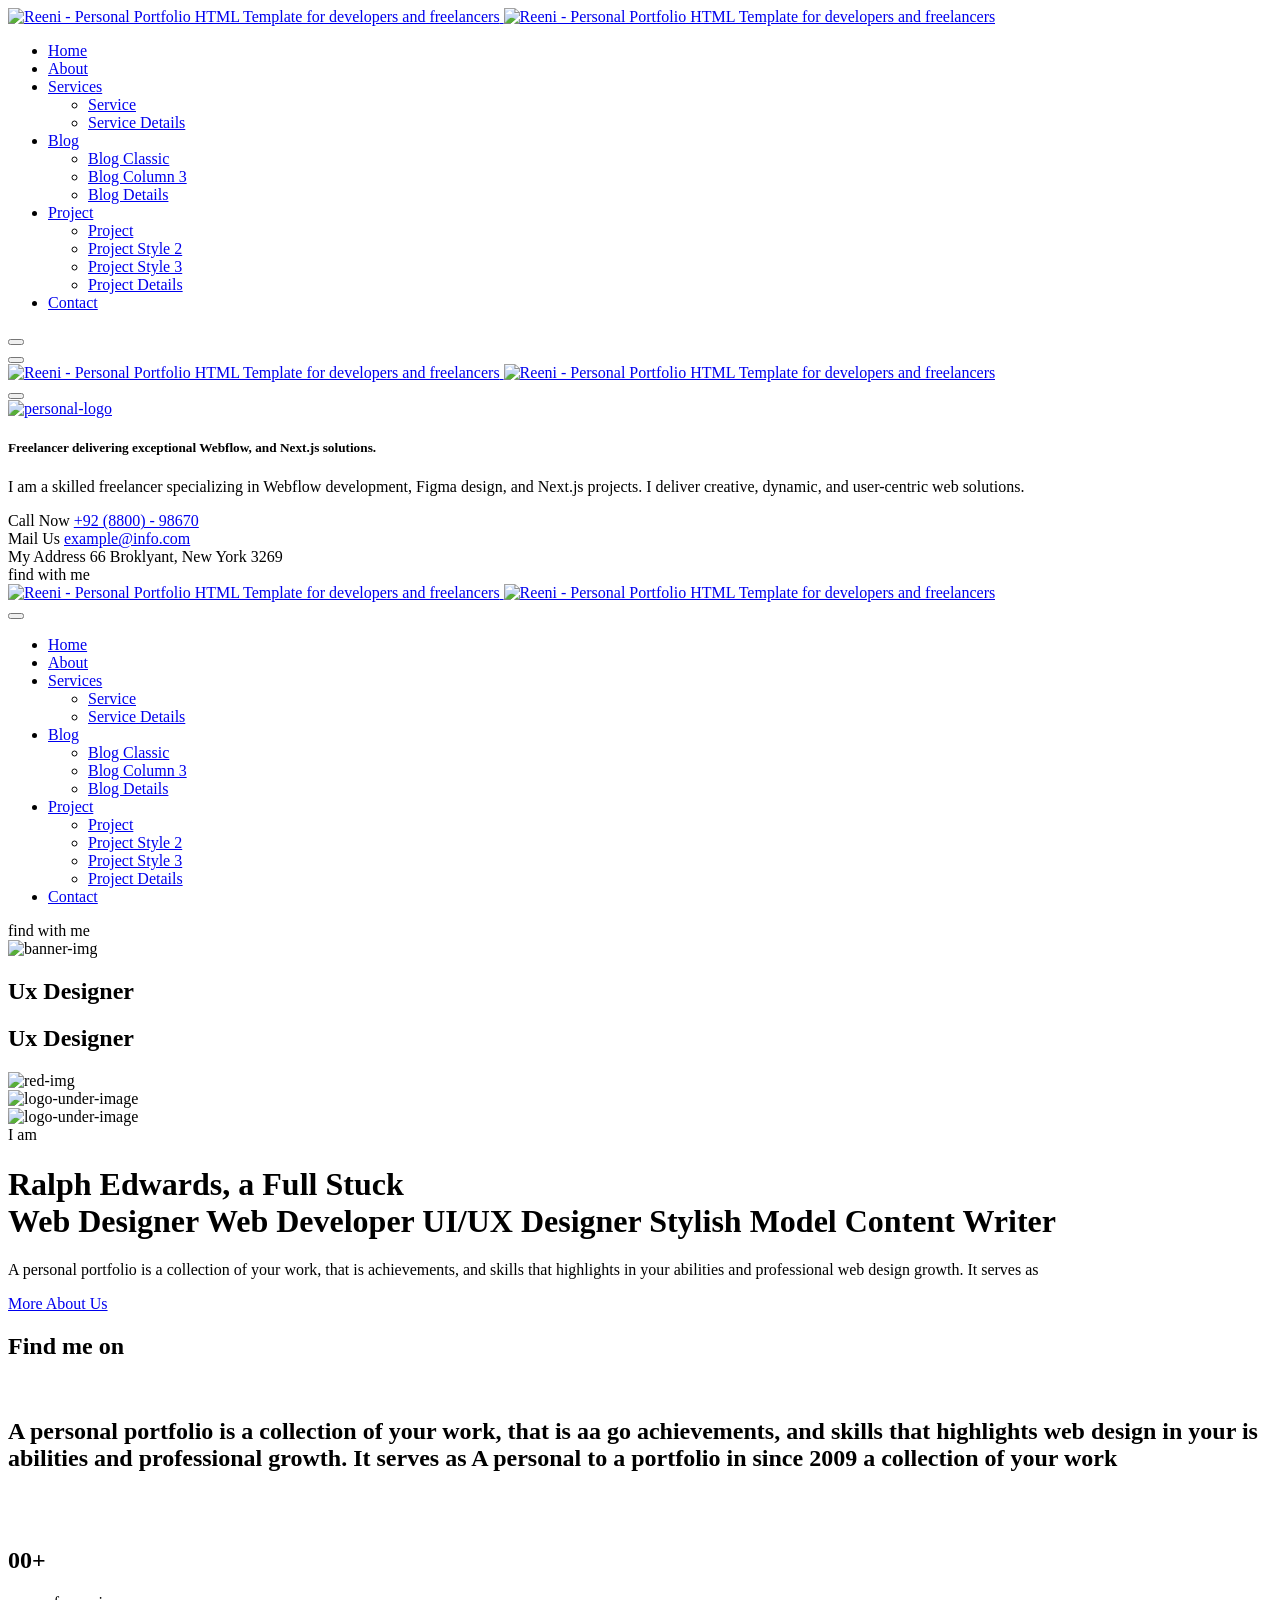
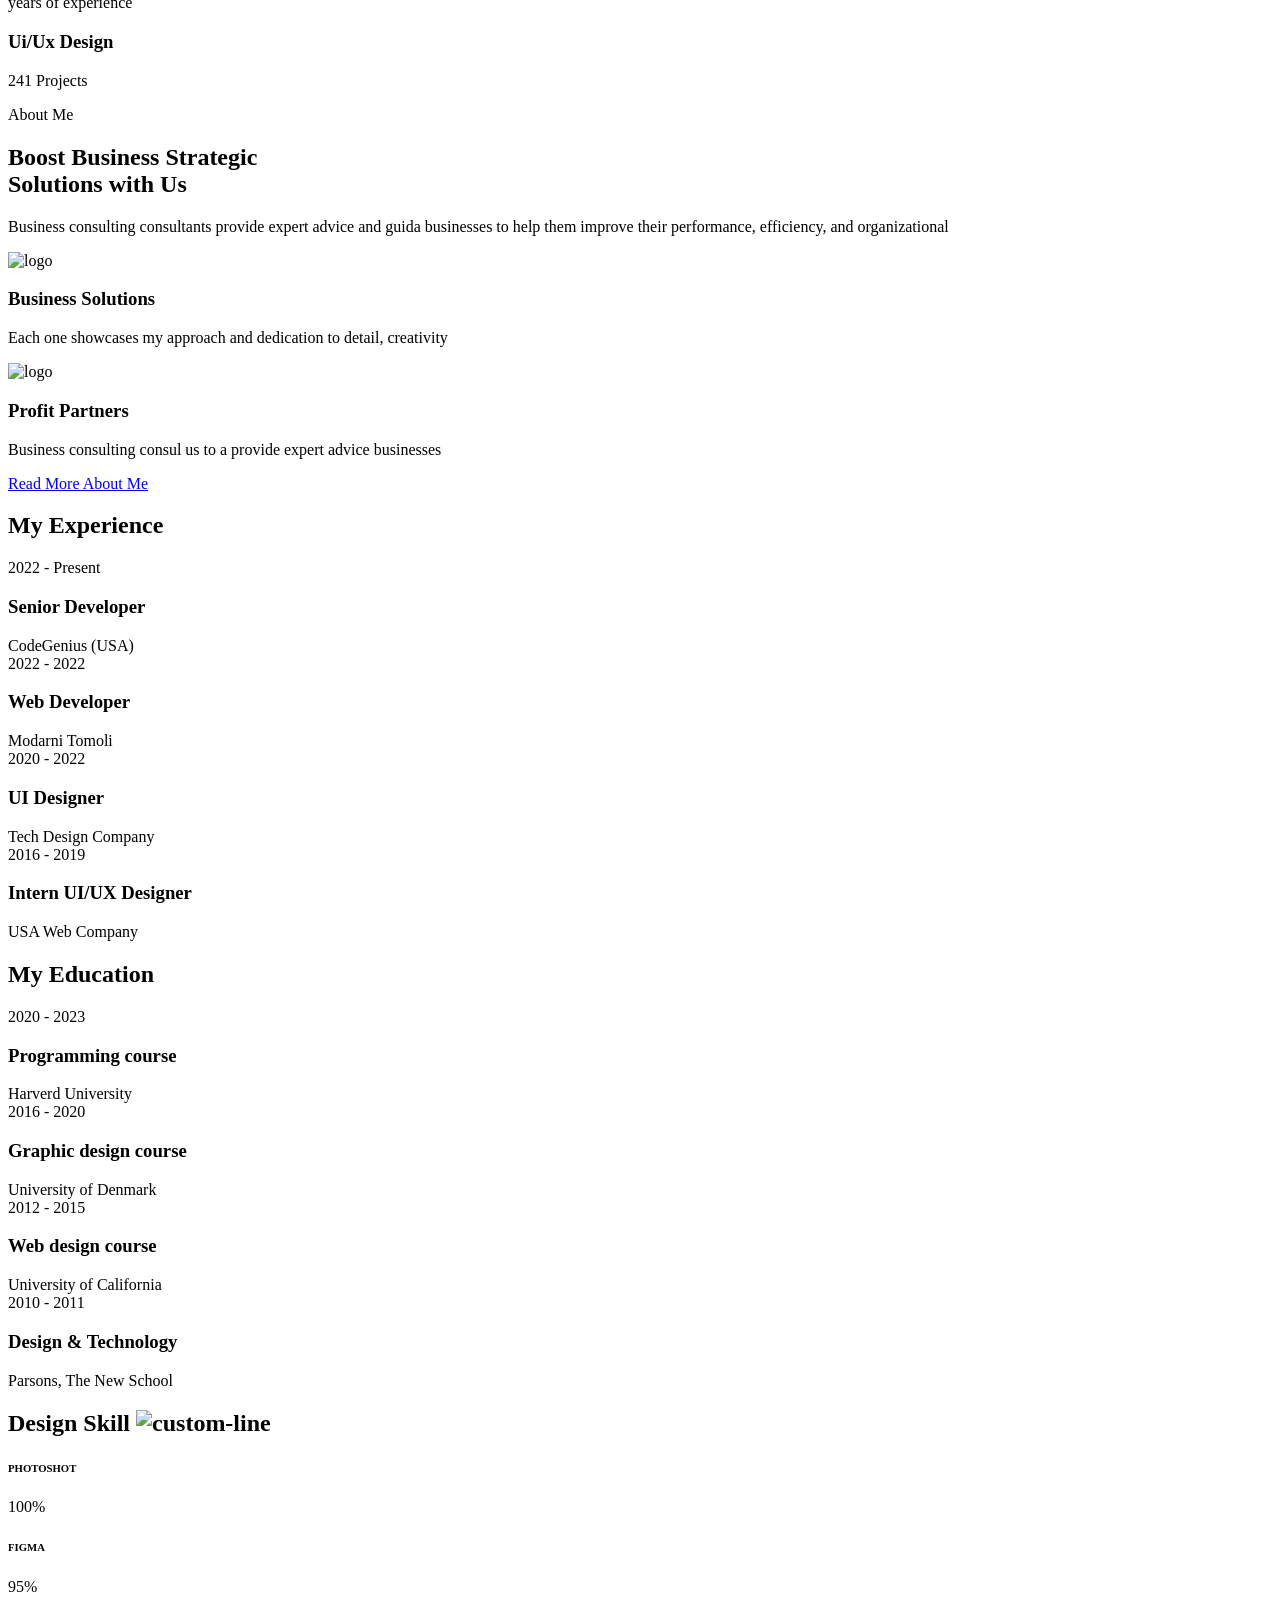
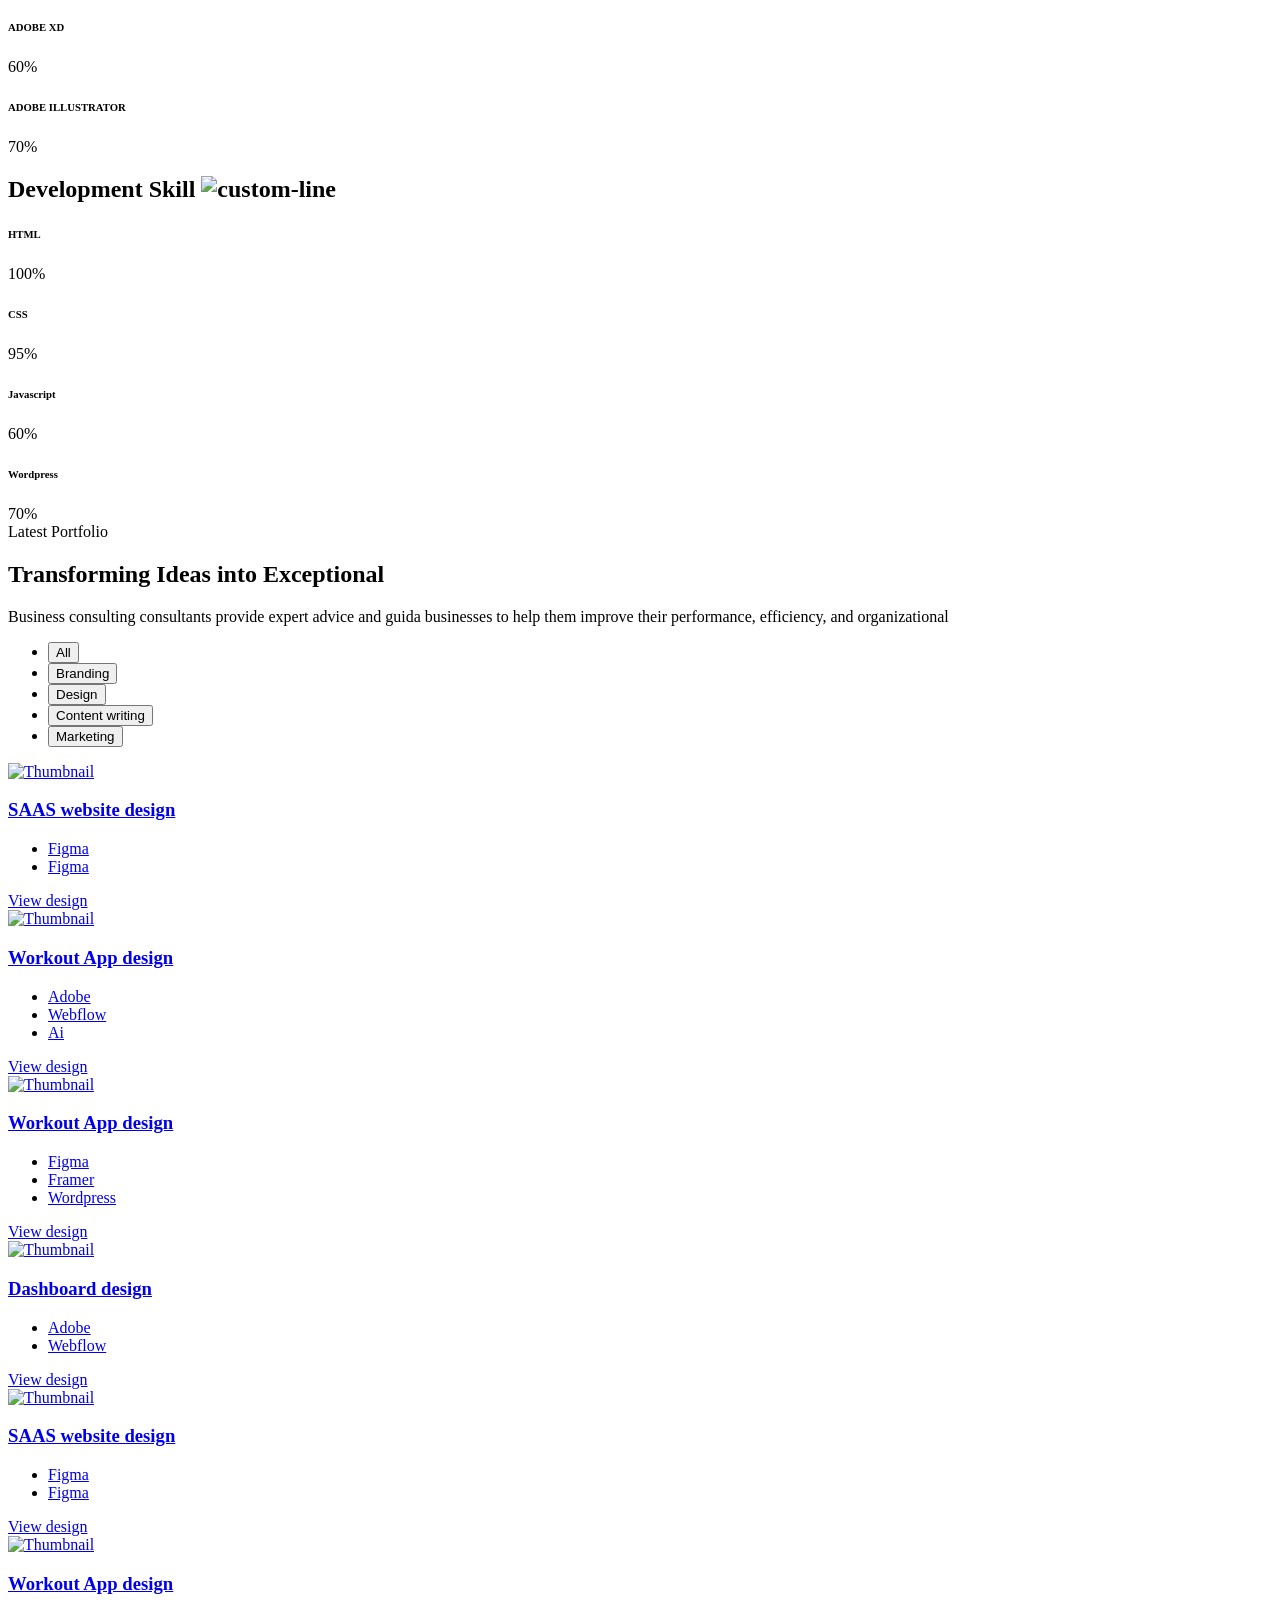
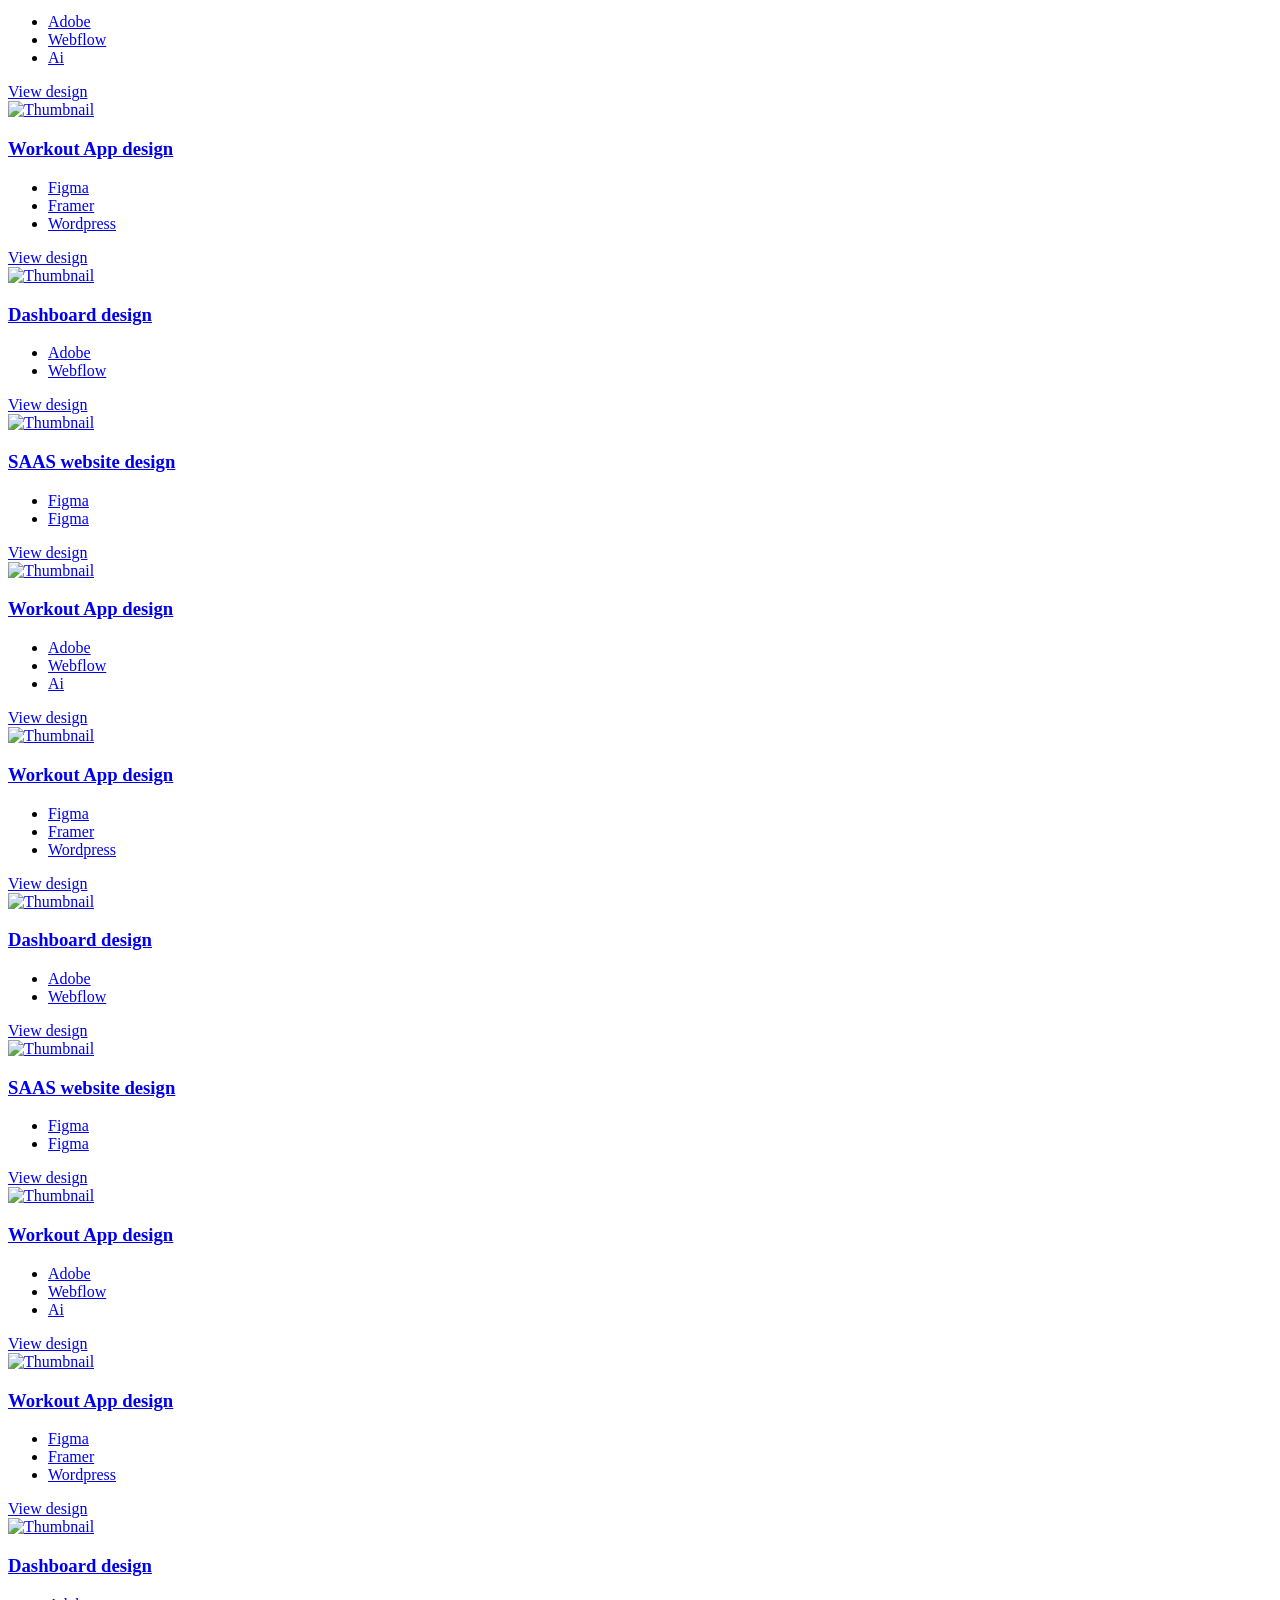
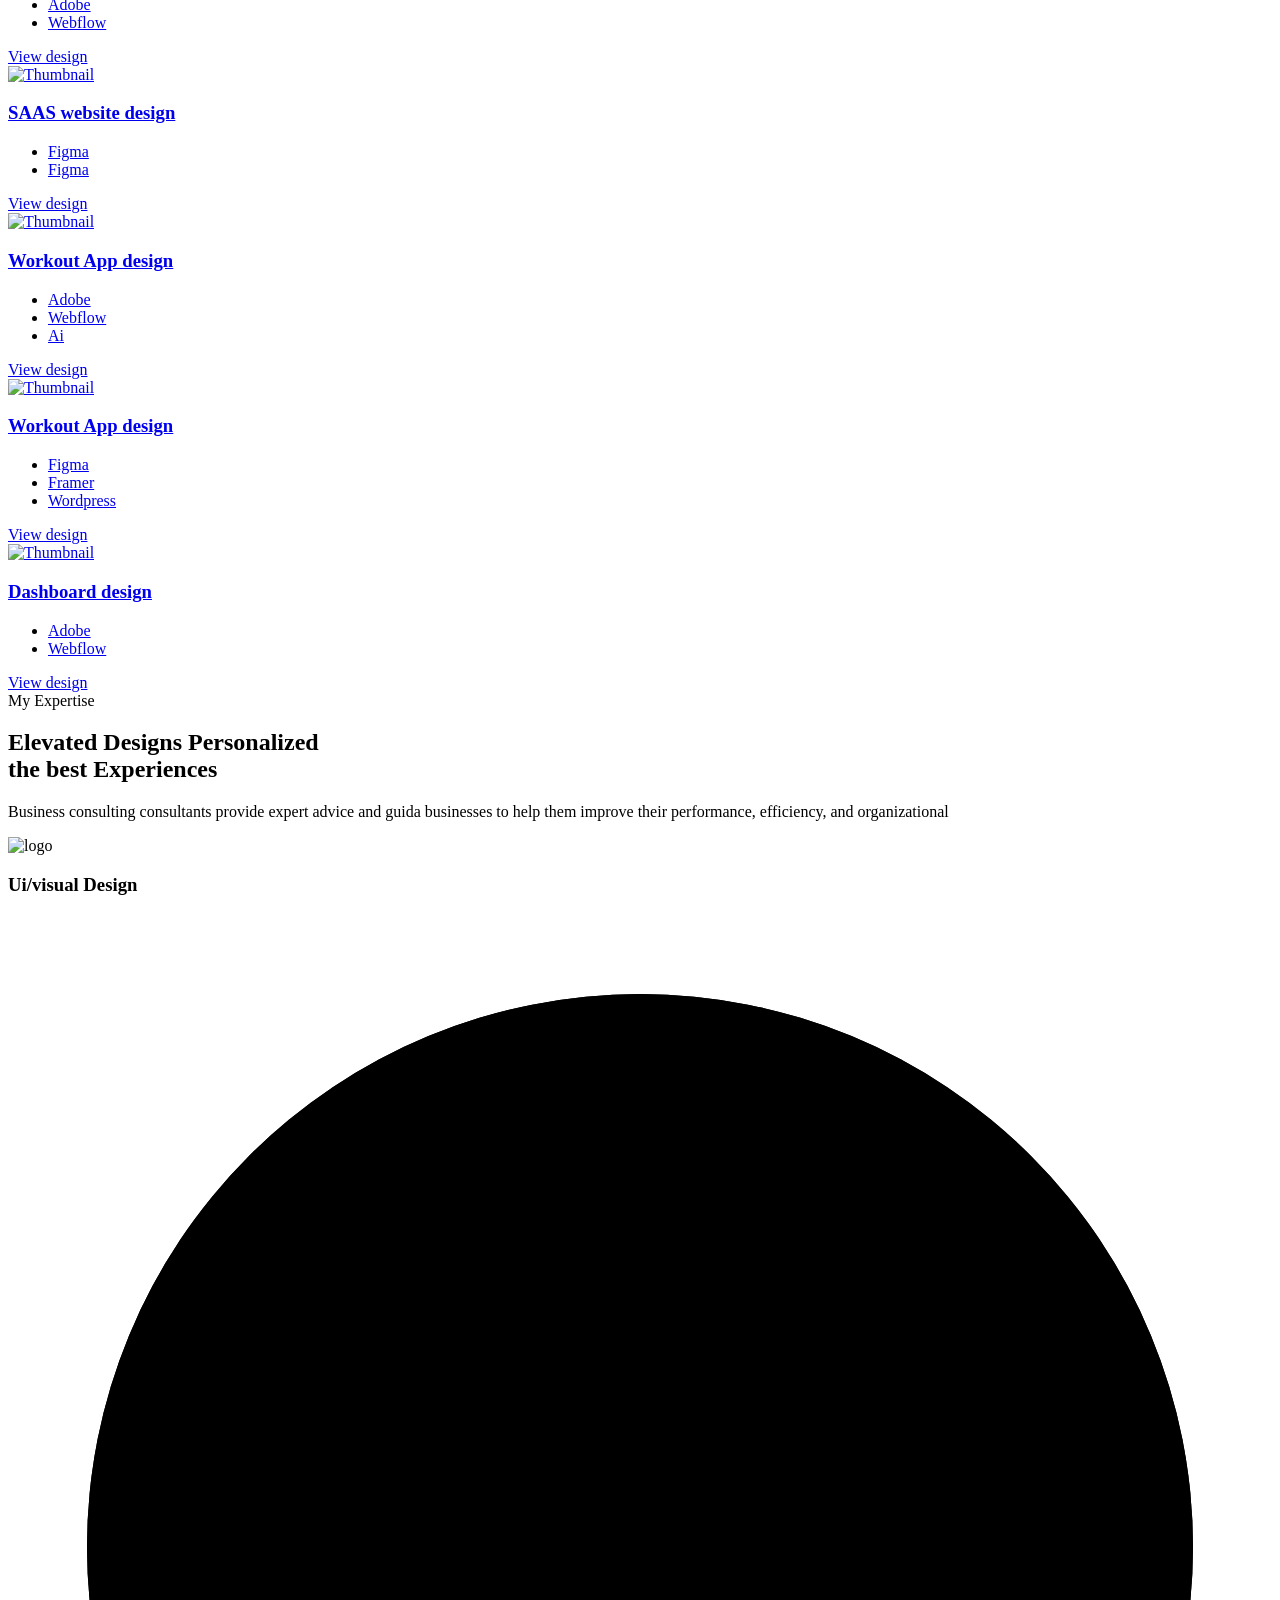
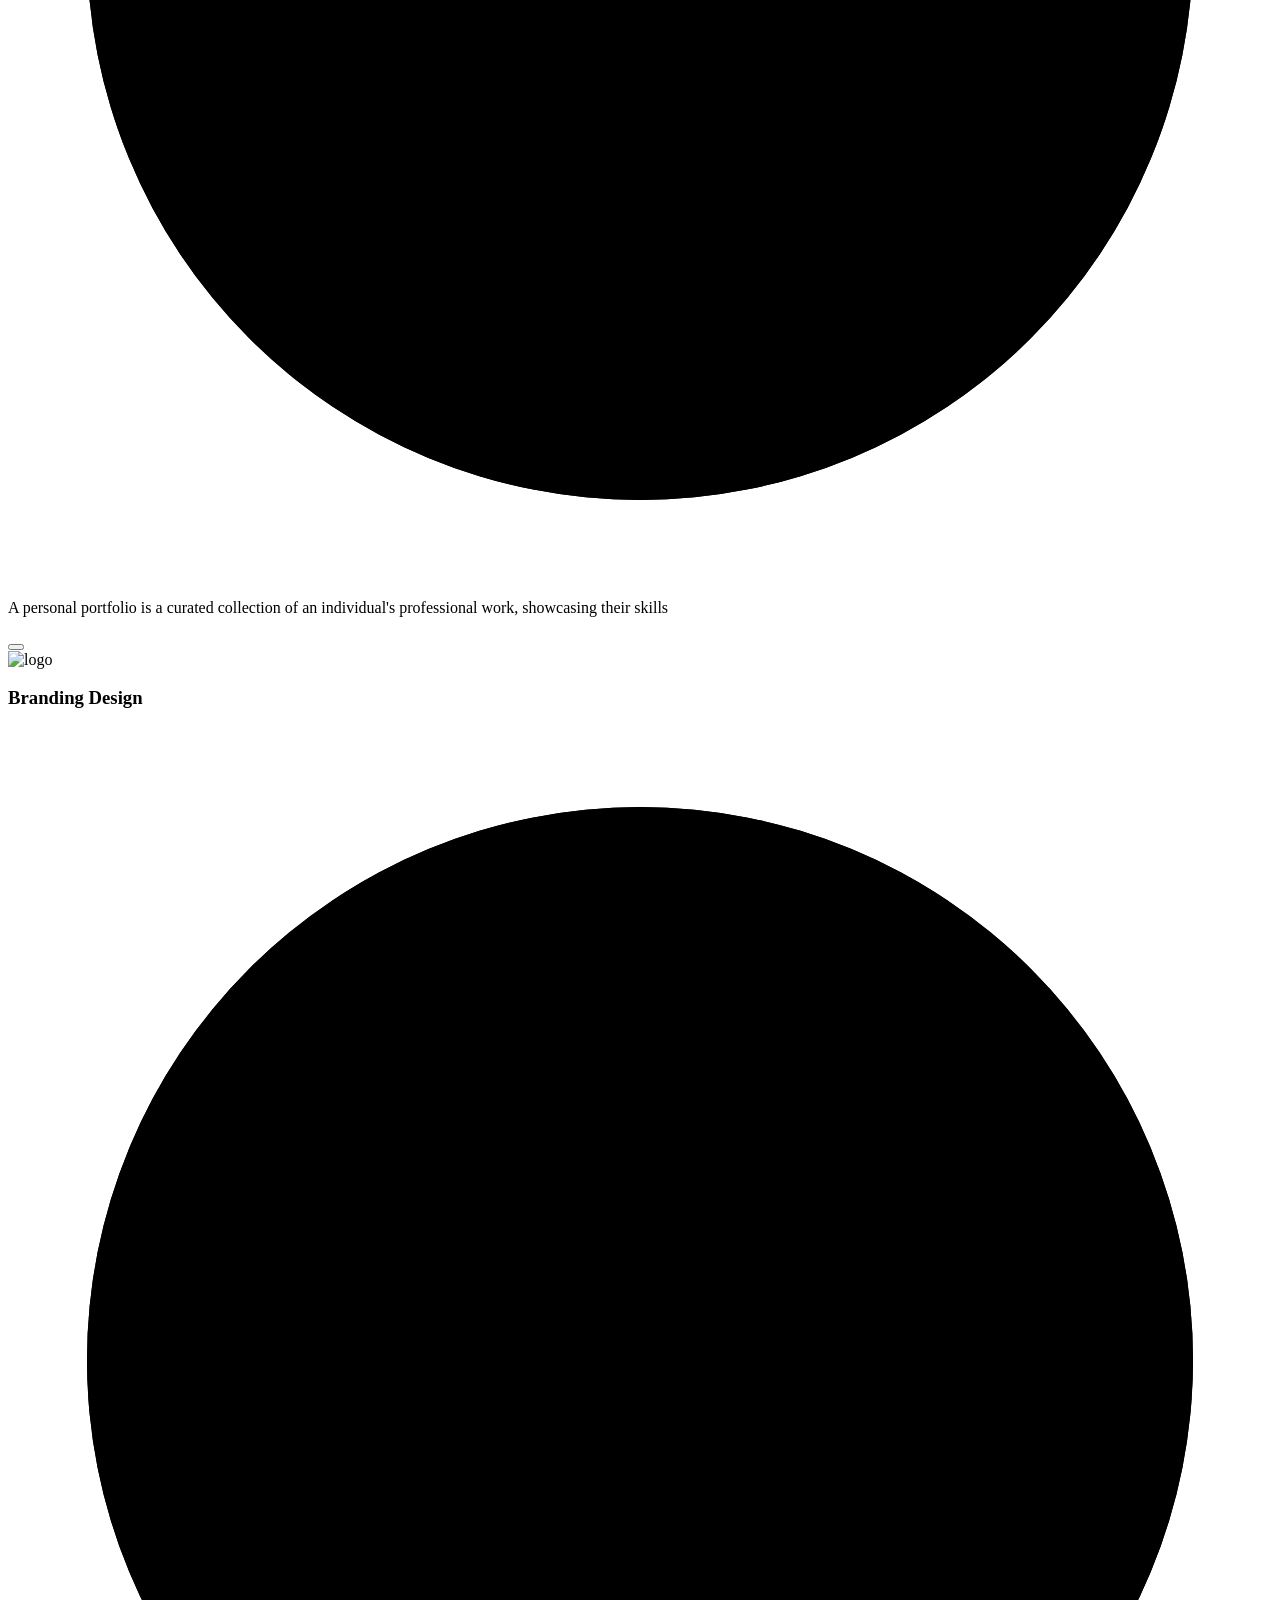
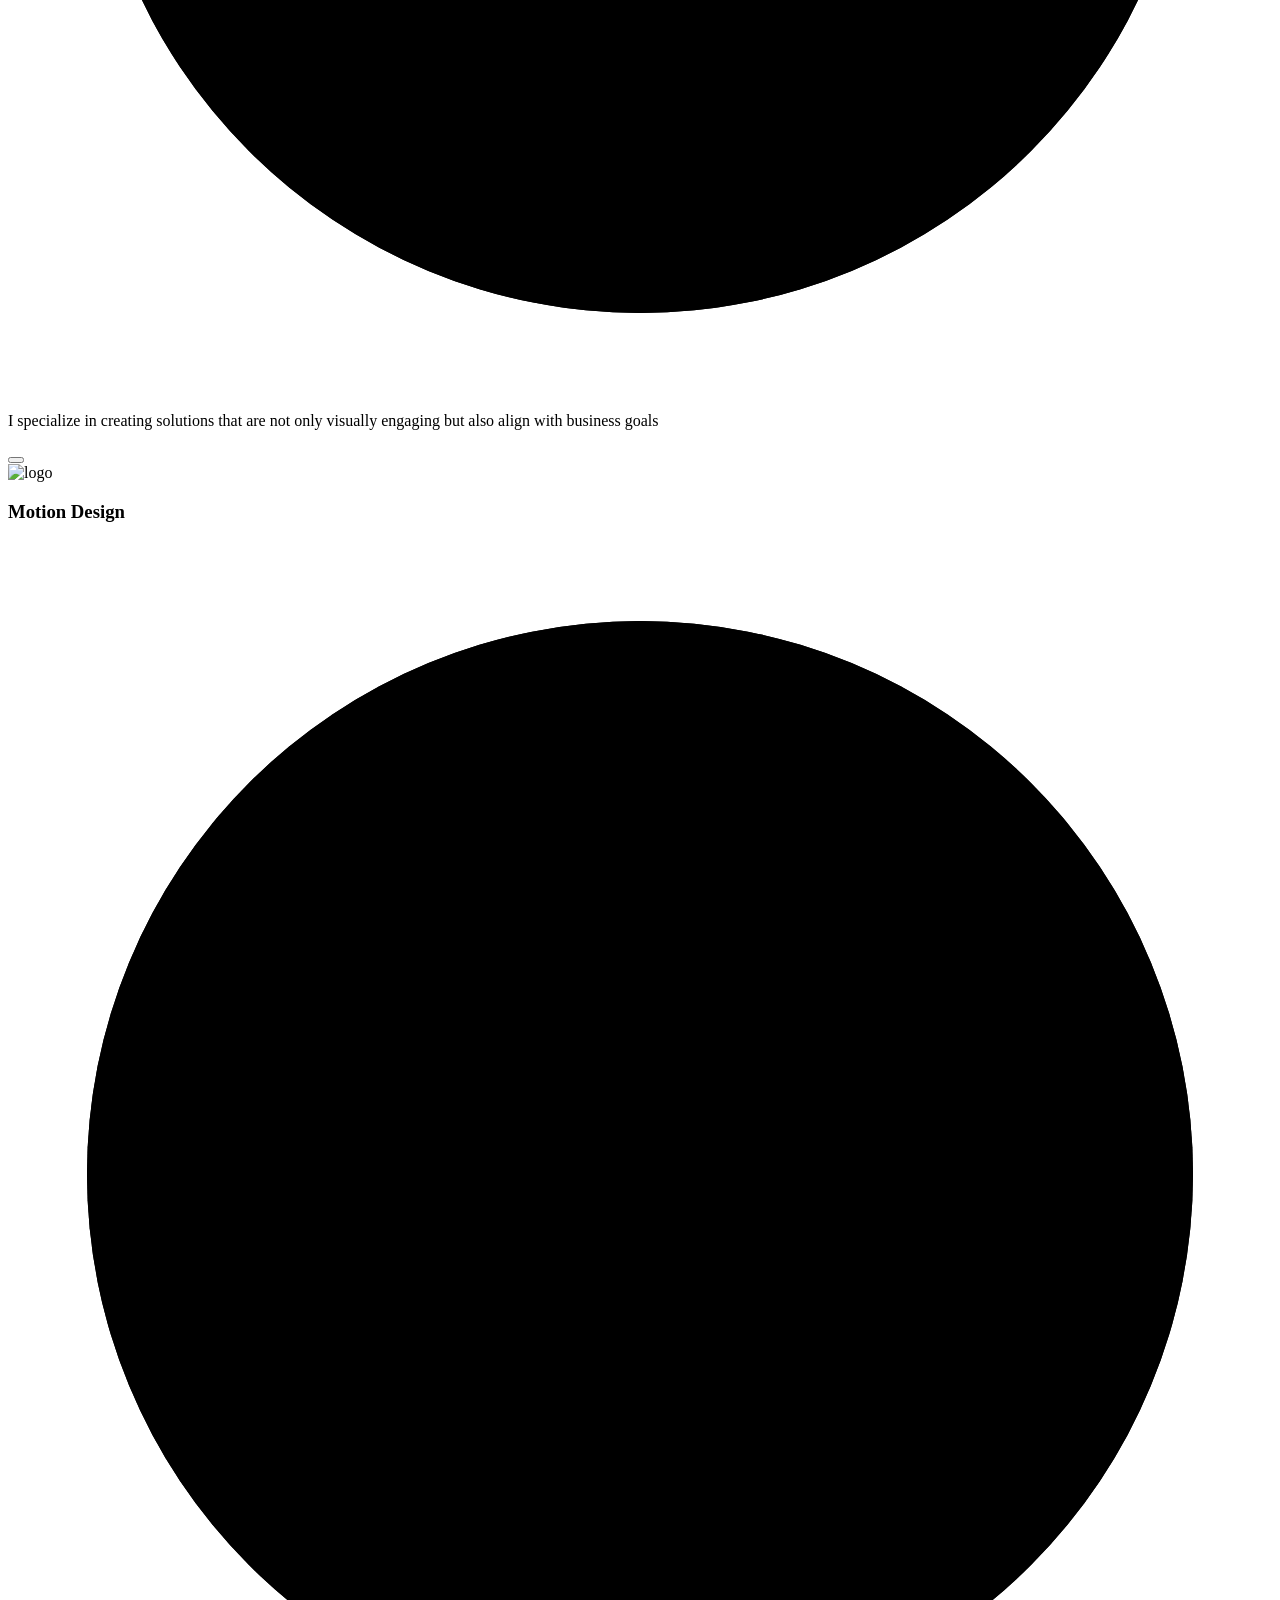
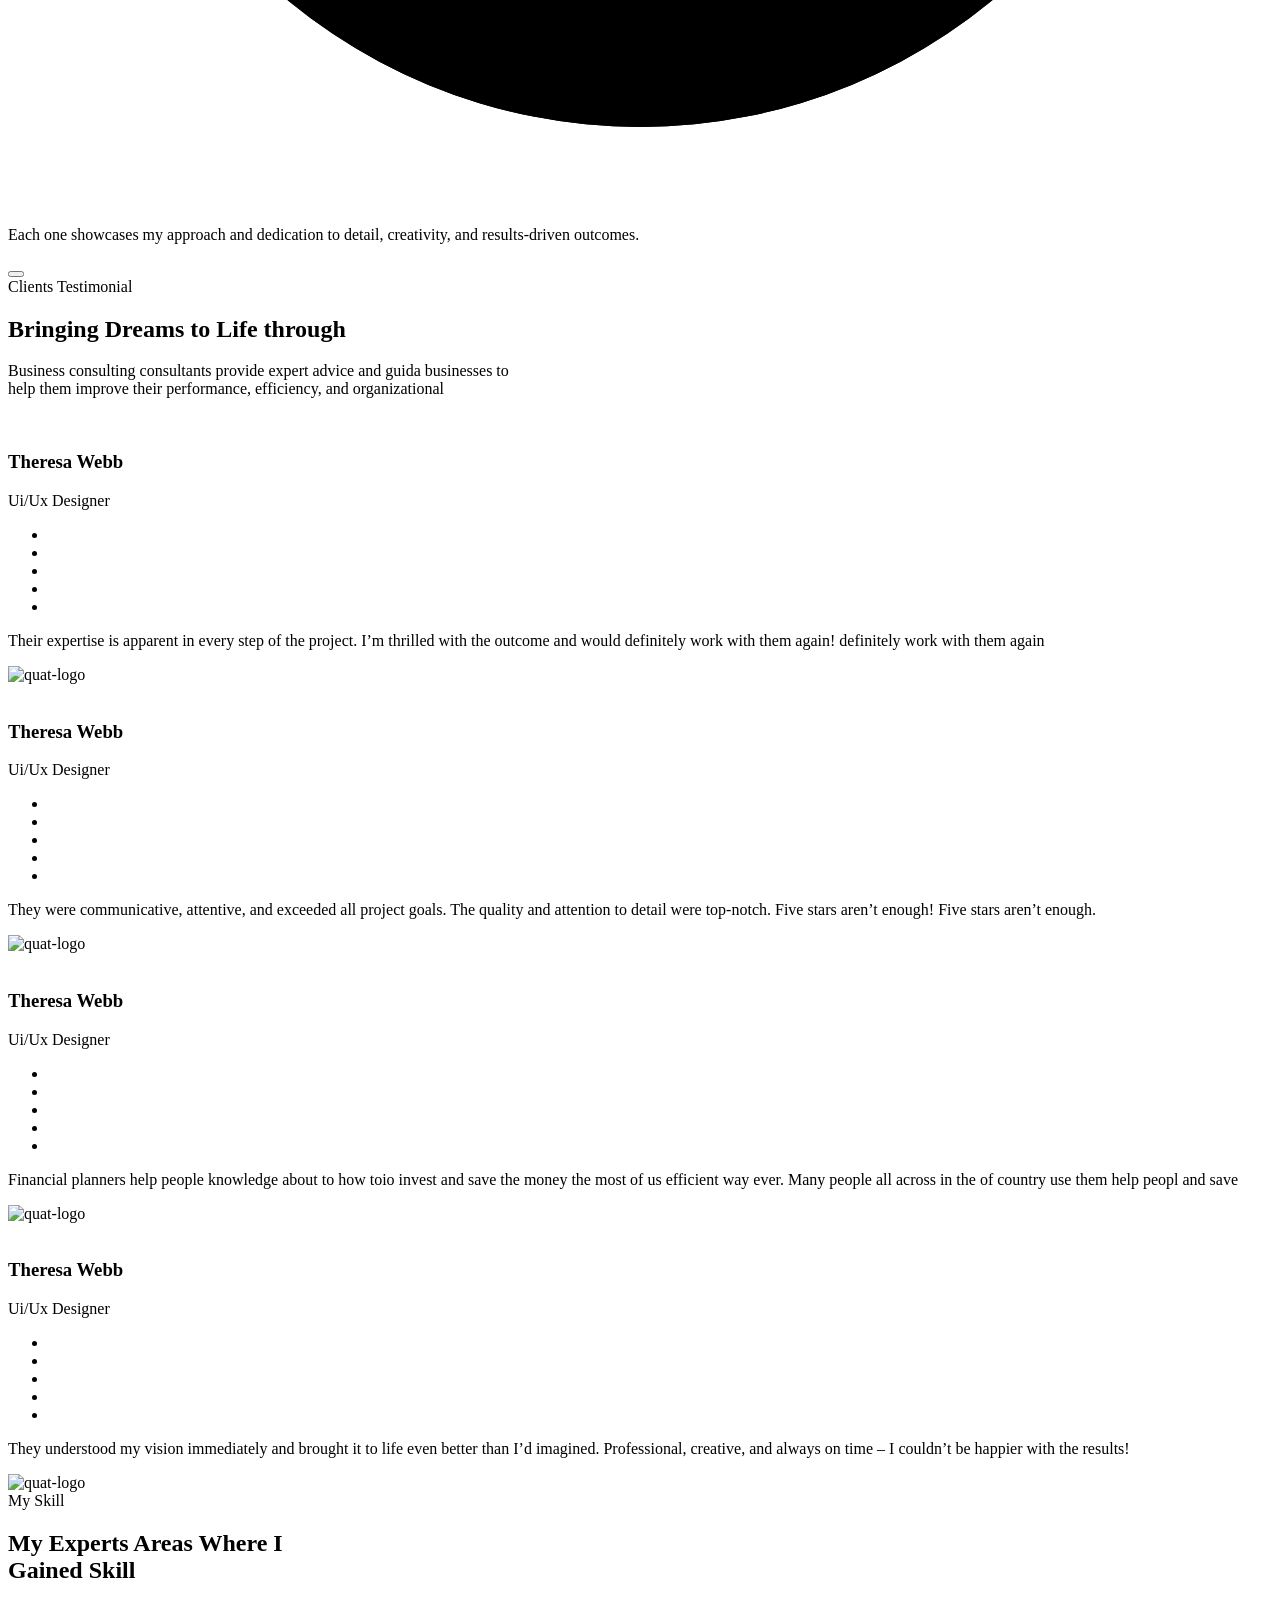
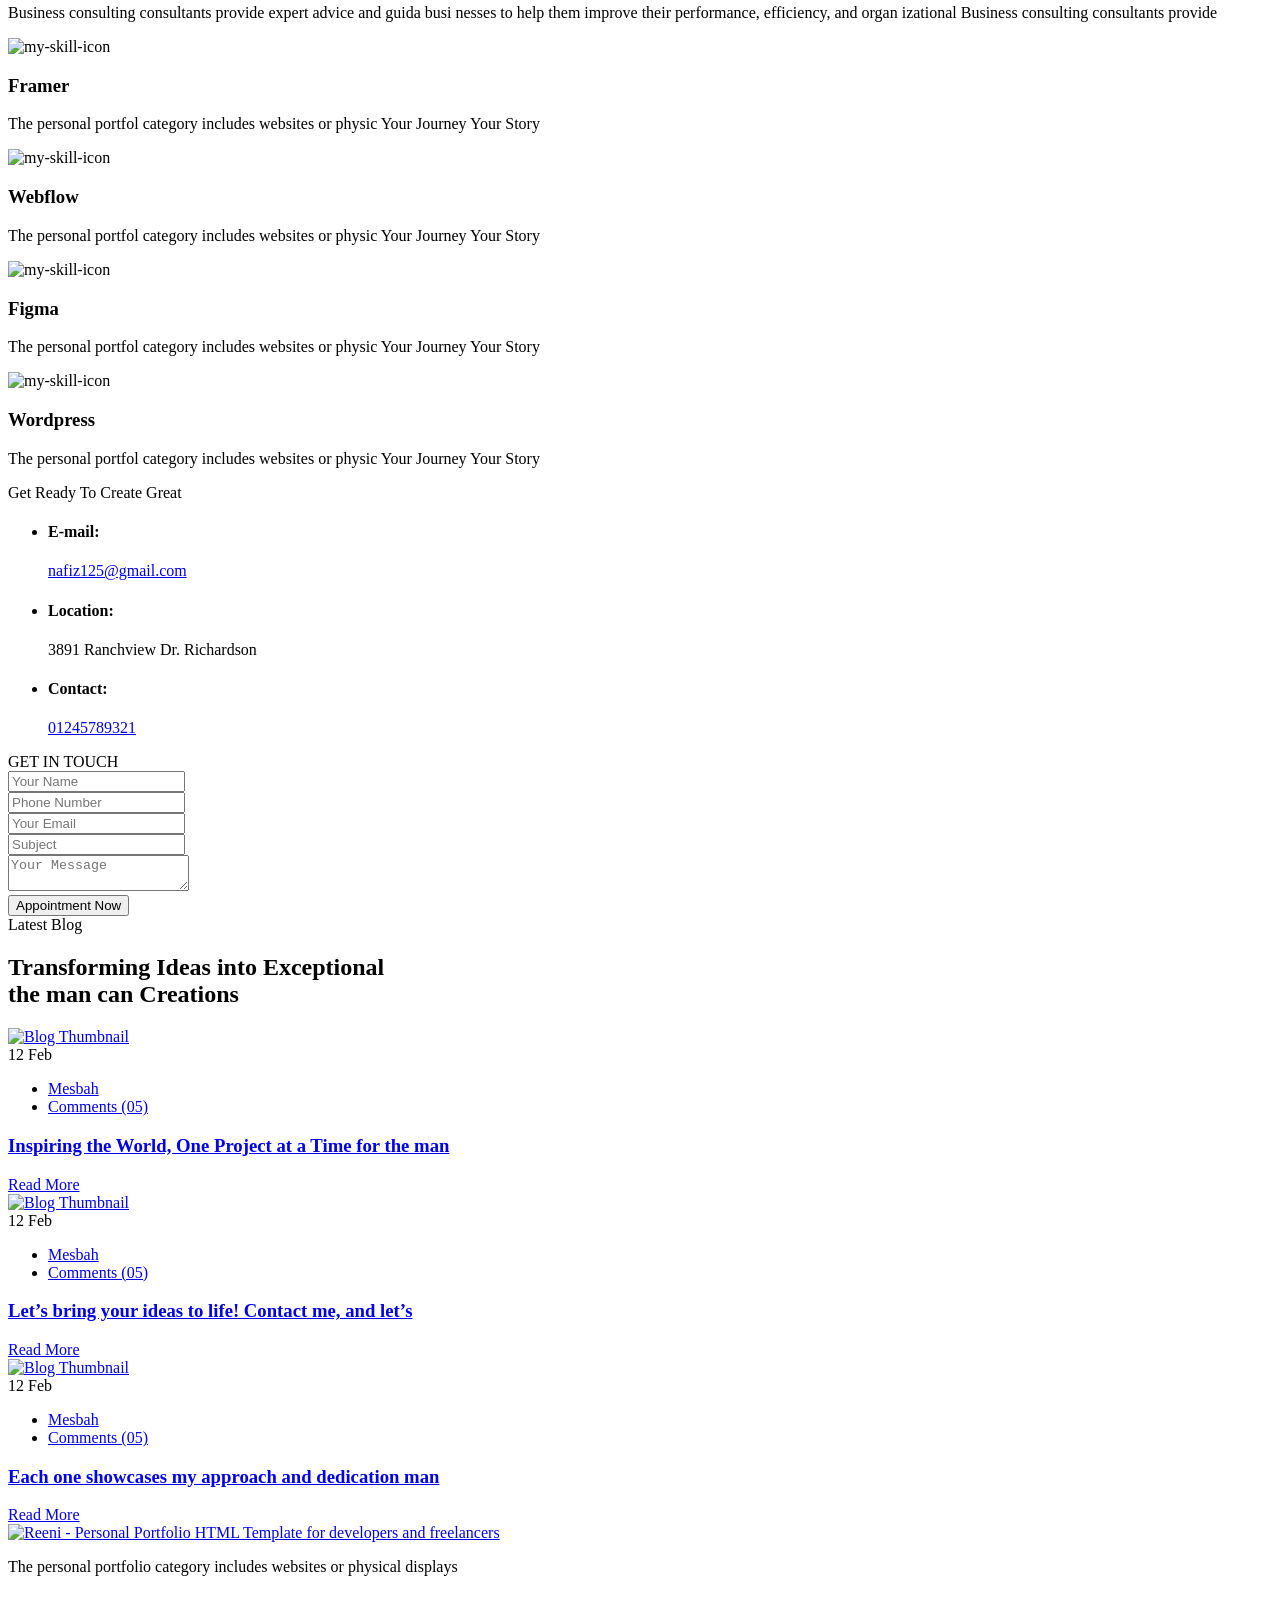
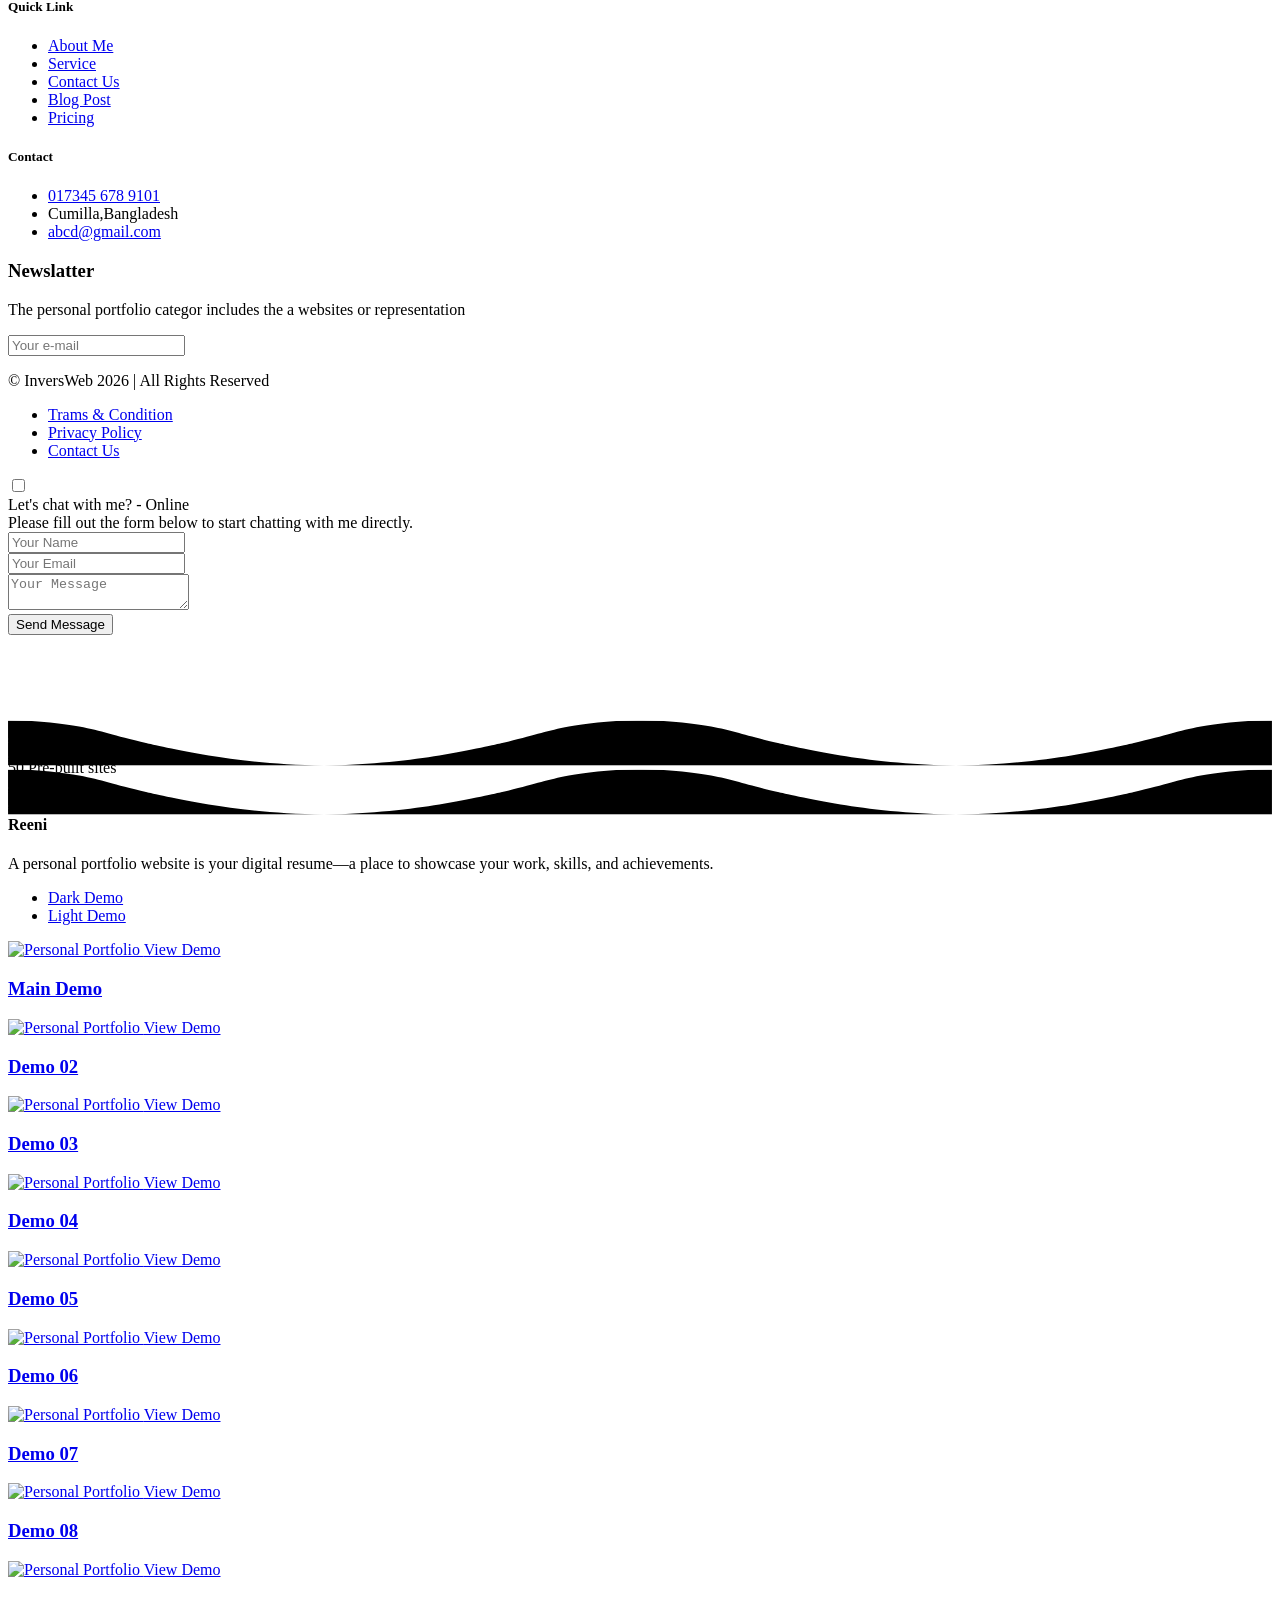
==== index.html @ 5982e789 "Add files via upload" ====
<!DOCTYPE html>
<html lang="en">

<head>
    <meta charset="UTF-8">
    <meta http-equiv="X-UA-Compatible" content="IE=edge">
    <meta name="viewport" content="width=device-width, initial-scale=1.0">
    <meta name="description" content="Reeni is a modern personal portfolio template for designers, developers, content writer, cleaner, programmer, fashion designer, model, Influencer and freelancers. Fully responsive, SEO-friendly, Bootstrap and easy to customize.">
    <link rel="shortcut icon" type="image/x-icon" href="assets/images/favicon.svg">
    <title>Home 02 Reeni - Personal Portfolio HTML Template | Freelancer & Developer Portfolio</title>
    <!-- Bootstrap min css -->
    <link rel="stylesheet" href="assets/css/vendor/fontawesome.css">
    <link rel="stylesheet" href="assets/css/plugins/swiper.css">
    <link rel="stylesheet" href="assets/css/plugins/odometer.css">
    <link rel="stylesheet" href="assets/css/vendor/animate.min.css">
    <link rel="stylesheet" href="assets/css/vendor/bootstrap.min.css">
    <!-- custom css -->
    <link rel="stylesheet" href="assets/css/style.css">
</head>

<body>

    <!-- tpm-header-area start -->
    <header class="tmp-header-area-start header-one header--sticky header--transparent">
        <div class="container">
            <div class="row">
                <div class="col-lg-12">
                    <div class="header-content">
                        <div class="logo">
                            <a href="index.html">
                                <img class="logo-dark" src="assets/images/logo/white-logo-reeni.png" alt="Reeni - Personal Portfolio HTML Template for developers and freelancers">
                                <img class="logo-white" src="assets/images/logo/logo-white.png" alt="Reeni - Personal Portfolio HTML Template for developers and freelancers">
                            </a>
                        </div>
                        <nav class="tmp-mainmenu-nav d-none d-xl-block">
                            <ul class="tmp-mainmenu">
                                <li>
                                    <a href="#">Home
                                    </a>
                                    <!-- <ul class="submenu">
            <li><a href="index.html">Home 01</a></li>
            <li><a href="index-02.html">Home 02</a></li>
            <li><a href="index-03.html">Home 03</a></li>
            <li><a href="index-04.html">Home 04</a></li>
            <li><a href="index-05.html">Home 05</a></li>
            <li><a href="index-06.html">Home 06</a></li>
            <li><a href="index-07.html">Home 07</a></li>
            <li><a href="index-08.html">Home 08</a></li>
            <li><a href="index-09.html">Home 09</a></li>
            <li><a href="index-10.html">Home 10</a></li>
            <li><a href="index-11.html">Home 11</a></li>
            <li><a href="index-12.html">Home 12</a></li>
            <li><a href="index-13.html">Home 13</a></li>
        </ul> -->
                                </li>
                                <li>
                                    <a href="about.html">About</a>
                                </li>
                                <li class="has-dropdown">
                                    <a href="#">Services
                                        <i class="fa-regular fa-chevron-down"></i>
                                    </a>
                                    <ul class="submenu">
                                        <li><a href="service.html">Service</a></li>
                                        <li><a href="service-details.html">Service Details</a></li>
                                    </ul>
                                </li>
                                <li class="has-dropdown">
                                    <a href="#">Blog
                                        <i class="fa-regular fa-chevron-down"></i>
                                    </a>
                                    <ul class="submenu">
                                        <li><a href="blog.html">Blog Classic</a></li>
                                        <li><a href="blog-col-4.html">Blog Column 3</a></li>
                                        <li><a href="blog-details.html">Blog Details</a></li>
                                    </ul>
                                </li>
                                <li class="has-dropdown">
                                    <a href="#">Project
                                        <i class="fa-regular fa-chevron-down"></i>
                                    </a>
                                    <ul class="submenu">
                                        <li><a href="project.html">Project</a></li>
                                        <li><a href="project-style-two.html">Project Style 2</a></li>
                                        <li><a href="project-style-three.html">Project Style 3</a></li>
                                        <li><a href="project-details.html">Project Details</a></li>
                                    </ul>
                                </li>
                                <li>
                                    <a href="contact.html">Contact</a>
                                </li>
                            </ul>

                        </nav>
                        <div class="tmp-header-right">
                            <div class="social-share-wrapper d-none d-md-block">
                                <div class="social-link">
                                    <a href="#"><i class="fa-brands fa-instagram"></i></a>
                                    <a href="#"><i class="fa-brands fa-linkedin-in"></i></a>
                                    <a href="#"><i class="fa-brands fa-twitter"></i></a>
                                    <a href="#"><i class="fa-brands fa-facebook-f"></i></a>
                                </div>
                            </div>
                            <div class="actions-area">
                                <div class="tmp-side-collups-area d-none d-xl-block">
                                    <button class="tmp-menu-bars tmp_button_active"><i class="fa-regular fa-bars-staggered"></i></button>
                                </div>
                                <div class="tmp-side-collups-area d-block d-xl-none">
                                    <button class="tmp-menu-bars humberger_menu_active"><i class="fa-regular fa-bars-staggered"></i></button>
                                </div>
                            </div>
                        </div>
                    </div>
                </div>
            </div>
        </div>
    </header>
    <!-- tpm-header-area end -->

    <div class="d-none d-xl-block">
        <div class="tmp-sidebar-area tmp_side_bar">
            <div class="inner">
                <div class="top-area">
                    <a href="index.html" class="logo">
                        <img class="logo-dark" src="assets/images/logo/white-logo-reeni.png" alt="Reeni - Personal Portfolio HTML Template for developers and freelancers">
                        <img class="logo-white" src="assets/images/logo/logo-white.png" alt="Reeni - Personal Portfolio HTML Template for developers and freelancers">
                    </a>
                    <div class="close-icon-area">
                        <button class="tmp-round-action-btn close_side_menu_active">
                            <i class="fa-sharp fa-light fa-xmark"></i>
                        </button>
                    </div>
                </div>
                <div class="content-wrapper">
                    <div class="image-area-feature">
                        <a href="index.html">
                            <img src="assets/images/logo/man.png" alt="personal-logo">
                        </a>
                    </div>
                    <h5 class="title mt--30">Freelancer delivering exceptional Webflow, and Next.js solutions.</h5>
                    <p class="disc">I am a skilled freelancer specializing in Webflow development, Figma design, and Next.js projects. I deliver creative, dynamic, and user-centric web solutions.
                    </p>
                    <div class="short-contact-area">
                        <!-- single contact information -->
                        <div class="single-contact">
                            <i class="fa-solid fa-phone"></i>
                            <div class="information tmp-link-animation">
                                <span>Call Now</span>
                                <a href="#" class="number">+92 (8800) - 98670</a>
                            </div>
                        </div>
                        <!-- single contact information end -->

                        <!-- single contact information -->
                        <div class="single-contact">
                            <i class="fa-solid fa-envelope"></i>
                            <div class="information tmp-link-animation">
                                <span>Mail Us</span>
                                <a href="#" class="number">example@info.com</a>
                            </div>
                        </div>
                        <!-- single contact information end -->

                        <!-- single contact information -->
                        <div class="single-contact">
                            <i class="fa-solid fa-location-crosshairs"></i>
                            <div class="information tmp-link-animation">
                                <span>My Address</span>
                                <span class="number">66 Broklyant, New York 3269</span>
                            </div>
                        </div>
                        <!-- single contact information end -->
                    </div>
                    <!-- social area start -->
                    <div class="social-wrapper mt--20">
                        <span class="subtitle">find with me</span>
                        <div class="social-link">
                            <a href="#"><i class="fa-brands fa-instagram"></i></a>
                            <a href="#"><i class="fa-brands fa-linkedin-in"></i></a>
                            <a href="#"><i class="fa-brands fa-twitter"></i></a>
                            <a href="#"><i class="fa-brands fa-facebook-f"></i></a>
                        </div>
                    </div>
                    <!-- social area end -->
                </div>
            </div>
        </div>
        <a class="overlay_close_side_menu close_side_menu_active" href="javascript:void(0);"></a>
    </div>

    <div class="d-block d-xl-none">
        <div class="tmp-popup-mobile-menu">
            <div class="inner">
                <div class="header-top">
                    <div class="logo">
                        <a href="index.html" class="logo-area">
                            <img class="logo-dark" src="assets/images/logo/white-logo-reeni.png" alt="Reeni - Personal Portfolio HTML Template for developers and freelancers">
                            <img class="logo-white" src="assets/images/logo/logo-white.png" alt="Reeni - Personal Portfolio HTML Template for developers and freelancers">
                        </a>

                    </div>
                    <div class="close-menu">
                        <button class="close-button tmp-round-action-btn">
                            <i class="fa-sharp fa-light fa-xmark"></i>
                        </button>
                    </div>
                </div>
                <ul class="tmp-mainmenu">
                    <li>
                        <a href="#">Home
                        </a>
                        <!-- <ul class="submenu">
            <li><a href="index.html">Home 01</a></li>
            <li><a href="index-02.html">Home 02</a></li>
            <li><a href="index-03.html">Home 03</a></li>
            <li><a href="index-04.html">Home 04</a></li>
            <li><a href="index-05.html">Home 05</a></li>
            <li><a href="index-06.html">Home 06</a></li>
            <li><a href="index-07.html">Home 07</a></li>
            <li><a href="index-08.html">Home 08</a></li>
            <li><a href="index-09.html">Home 09</a></li>
            <li><a href="index-10.html">Home 10</a></li>
            <li><a href="index-11.html">Home 11</a></li>
            <li><a href="index-12.html">Home 12</a></li>
            <li><a href="index-13.html">Home 13</a></li>
        </ul> -->
                    </li>
                    <li>
                        <a href="about.html">About</a>
                    </li>
                    <li class="has-dropdown">
                        <a href="#">Services
                            <i class="fa-regular fa-chevron-down"></i>
                        </a>
                        <ul class="submenu">
                            <li><a href="service.html">Service</a></li>
                            <li><a href="service-details.html">Service Details</a></li>
                        </ul>
                    </li>
                    <li class="has-dropdown">
                        <a href="#">Blog
                            <i class="fa-regular fa-chevron-down"></i>
                        </a>
                        <ul class="submenu">
                            <li><a href="blog.html">Blog Classic</a></li>
                            <li><a href="blog-col-4.html">Blog Column 3</a></li>
                            <li><a href="blog-details.html">Blog Details</a></li>
                        </ul>
                    </li>
                    <li class="has-dropdown">
                        <a href="#">Project
                            <i class="fa-regular fa-chevron-down"></i>
                        </a>
                        <ul class="submenu">
                            <li><a href="project.html">Project</a></li>
                            <li><a href="project-style-two.html">Project Style 2</a></li>
                            <li><a href="project-style-three.html">Project Style 3</a></li>
                            <li><a href="project-details.html">Project Details</a></li>
                        </ul>
                    </li>
                    <li>
                        <a href="contact.html">Contact</a>
                    </li>
                </ul>


                <div class="social-wrapper mt--40">
                    <span class="subtitle">find with me</span>
                    <div class="social-link">
                        <a href="#"><i class="fa-brands fa-instagram"></i></a>
                        <a href="#"><i class="fa-brands fa-linkedin-in"></i></a>
                        <a href="#"><i class="fa-brands fa-twitter"></i></a>
                        <a href="#"><i class="fa-brands fa-facebook-f"></i></a>
                    </div>
                </div>
                <!-- social area end -->



            </div>
        </div>
    </div>


    <!-- tmp banner area start -->
    <div class="rpp-banner-two-area">
        <div class="container">
            <div class="banner-two-main-wrapper">
                <div class="row align-items-center">
                    <div class="col-lg-6 order-lg-2">
                        <div class="banner-right-content">
                            <div class="main-img">
                                <img class="tmp-scroll-trigger tmp-zoom-in animation-order-1" src="assets/images/banner/banner-user-image-two.png" alt="banner-img">
                                <h2 class="banner-big-text-1 up-down-2">Ux Designer</h2>
                                <h2 class="banner-big-text-2 up-down">Ux Designer</h2>
                                <div class="benner-two-bg-red-img">
                                    <img src="assets/images/banner/banner-user-image-two-red-bg.png" alt="red-img">
                                </div>
                                <div class="logo-under-img-wrap">
                                    <div class="logo-under-img">
                                        <img src="assets/images/banner/logo-under-image.png" alt="logo-under-image">
                                    </div>
                                    <div class="logo-under-img-2">
                                        <img src="assets/images/banner/logo-under-image-2.png" alt="logo-under-image">
                                    </div>
                                </div>

                            </div>
                        </div>
                    </div>
                    <div class="col-lg-6 order-lg-1 mt--100">
                        <div class="inner">
                            <span class="sub-title tmp-scroll-trigger tmp-fade-in animation-order-1">I am</span>
                            <h1 class="title tmp-scroll-trigger tmp-fade-in animation-order-2">
                                Ralph Edwards, a Full Stuck <br>
                                <span class="header-caption">
                                    <span class="cd-headline clip is-full-width">
                                        <span class="cd-words-wrapper">
                                            <b class="is-visible theme-gradient">Web Designer</b>
                                            <b class="is-hidden theme-gradient">Web Developer</b>
                                            <b class="is-hidden theme-gradient">UI/UX Designer</b>
                                            <b class="is-hidden theme-gradient">Stylish Model</b>
                                            <b class="is-hidden theme-gradient">Content Writer</b>
                                        </span>
                                </span>
                                </span>
                            </h1>
                            <p class="disc tmp-scroll-trigger inv-title-animation-wrap tmp-fade-in animation-order-3"> A personal
                                <span>portfolio</span> is a collection of your work, that is
                                achievements, and skills that highlights in your abilities and professional <span>web
                                    design</span> growth. It serves as
                            </p>
                            <div class="button-area-banner-two tmp-scroll-trigger tmp-fade-in animation-order-4">

                                <a class="tmp-btn hover-icon-reverse radius-round" href="about.html">
                                    <span class="icon-reverse-wrapper">
                                        <span class="btn-text">More About Us</span>
                                    <span class="btn-icon"><i class="fa-sharp fa-regular fa-arrow-right"></i></span>
                                    <span class="btn-icon"><i class="fa-sharp fa-regular fa-arrow-right"></i></span>
                                    </span>
                                </a>
                            </div>
                            <div class="find-me-on tmp-scroll-trigger tmp-fade-in animation-order-5">
                                <h2 class="find-me-on-title">Find me on</h2>
                                <div class="social-link banner">
                                    <a href="#"><i class="fa-brands fa-instagram"></i></a>
                                    <a href="#"><i class="fa-brands fa-linkedin-in"></i></a>
                                    <a href="#"><i class="fa-brands fa-twitter"></i></a>
                                    <a href="#"><i class="fa-brands fa-facebook-f"></i></a>
                                </div>
                            </div>
                        </div>
                    </div>

                </div>
            </div>
        </div>
        <div class="banner-shape-two">
            <img src="assets/images/banner/banner-shape-two.png" alt="">
        </div>
    </div>
    <!-- tmp banner area end -->

    <!-- tmp text para start -->
    <div class="about-content-area">
        <div class="container tmp-section-gap">
            <div class="text-para-doc-wrap">
                <h2 class="text-para-documents tmp-scroll-trigger tmp-fade-in inv-title-animation-wrap animation-order-1">A personal
                    <span>portfolio</span> is a collection of your work, that is aa
                    go achievements, and skills that highlights <span>web design</span> in your is abilities and
                    professional growth. It serves as A personal to a portfolio in <span>since 2009</span> a collection
                    of
                    your work
                </h2>
                <div class="right-bg-text-para">
                    <img src="assets/images/banner/right-bg-text-para-doc.png" alt="">
                </div>
                <div class="left-bg-text-para">
                    <img src="assets/images/banner/left-bg-text-para-doc.png" alt="">
                </div>
            </div>
        </div>
    </div>
    <!-- tmp text para end -->

    <!-- tmp About Me Start -->
    <section class="about-us-area">
        <div class="container">
            <div class="row align-items-center">
                <div class="col-lg-6">
                    <div class="about-us-left-content-wrap bg-vactor-one">
                        <div class="years-of-experience-card tmp-scroll-trigger tmp-fade-in animation-order-1">
                            <h2 class="counter card-title"><span class="odometer" data-count="10">00</span>+
                            </h2>
                            <p class="card-para">years of experience</p>
                        </div>
                        <div class="design-card tmp-scroll-trigger tmp-fade-in animation-order-2">
                            <div class="design-card-img">
                                <div class="icon"><i class="fa-sharp fa-thin fa-lock"></i></div>
                            </div>
                            <div class="card-info">
                                <h3 class="card-title">Ui/Ux Design</h3>
                                <p class="card-para">241 Projects</p>
                            </div>
                        </div>
                    </div>
                </div>
                <div class="col-lg-6">
                    <div class="about-us-right-content-wrap">
                        <div class="section-head text-align-left mb--50">
                            <div class="section-sub-title tmp-scroll-trigger tmp-fade-in animation-order-1">
                                <span class="subtitle">About Me</span>
                            </div>
                            <h2 class="title split-collab tmp-scroll-trigger tmp-fade-in animation-order-2">Boost
                                Business Strategic <br> Solutions with Us</h2>
                            <p class="description tmp-scroll-trigger tmp-fade-in animation-order-3">Business consulting
                                consultants provide expert advice and guida
                                businesses to help them improve their performance, efficiency, and organizational</p>
                        </div>
                        <div class="about-us-section-card row g-5">

                            <div class="col-lg-6 col-md-6 col-sm-6 col-12">
                                <div class="about-us-card tmponhover tmp-scroll-trigger tmp-fade-in animation-order-4">
                                    <div class="card-head">
                                        <div class="logo-img">
                                            <img src="assets/images/about/logo-1.svg" alt="logo">
                                        </div>
                                        <h3 class="card-title">Business Solutions</h3>
                                    </div>
                                    <p class="card-para">Each one showcases my approach and dedication to detail, creativity
                                    </p>
                                </div>
                            </div>

                            <div class="col-lg-6 col-md-6 col-sm-6 col-12">
                                <div class="about-us-card tmponhover tmp-scroll-trigger tmp-fade-in animation-order-5">
                                    <div class="card-head">
                                        <div class="logo-img">
                                            <img src="assets/images/about/logo-2.svg" alt="logo">
                                        </div>
                                        <h3 class="card-title">Profit Partners</h3>
                                    </div>
                                    <p class="card-para">Business consulting consul us to a provide expert advice
                                        businesses
                                    </p>
                                </div>
                            </div>

                        </div>
                        <div class="about-btn mt--40 tmp-scroll-trigger tmp-fade-in animation-order-6">
                            <a class="tmp-btn hover-icon-reverse radius-round" href="about.html">
                                <span class="icon-reverse-wrapper">
                        <span class="btn-text">Read More About Me</span>
                                <span class="btn-icon"><i class="fa-sharp fa-regular fa-arrow-right"></i></span>
                                <span class="btn-icon"><i class="fa-sharp fa-regular fa-arrow-right"></i></span>
                                </span>
                            </a>
                        </div>
                    </div>
                </div>
            </div>
        </div>
    </section>
    <!-- tmp About Me end -->


    <section class="resume-section tmp-section-gapTop" id="resume-section">
        <div class="container">
            <div class="row">
                <div class="col-md-6">
                    <div class="section-header mb--50 tmp-scroll-trigger tmp-fade-in animation-order-1">
                        <h2 class="section-title"><i class="fa-regular fa-award"></i> My Experience</h2>
                    </div>

                    <div class="resume-widget">
                        <div class="resume-single tmp-scroll-trigger tmp-fade-in animation-order-1">
                            <div class="time"><i class="fa-duotone fa-solid fa-circle-dot fa-fade mr--15"></i> 2022 -
                                Present</div>
                            <h3 class="resume-title">Senior Developer</h3>
                            <div class="institute">CodeGenius (USA)</div>
                        </div>
                        <div class="resume-single tmp-scroll-trigger tmp-fade-in animation-order-2">
                            <div class="time"><i class="fa-duotone fa-solid fa-circle-dot fa-fade mr--15"></i> 2022 -
                                2022</div>
                            <h3 class="resume-title">Web Developer</h3>
                            <div class="institute">Modarni Tomoli</div>
                        </div>
                        <div class="resume-single tmp-scroll-trigger tmp-fade-in animation-order-3">
                            <div class="time"><i class="fa-duotone fa-solid fa-circle-dot fa-fade mr--15"></i> 2020 -
                                2022</div>
                            <h3 class="resume-title">UI Designer</h3>
                            <div class="institute">Tech Design Company</div>
                        </div>
                        <div class="resume-single mb--0 tmp-scroll-trigger tmp-fade-in animation-order-4">
                            <div class="time"><i class="fa-duotone fa-solid fa-circle-dot fa-fade mr--15"></i> 2016 -
                                2019</div>
                            <h3 class="resume-title">Intern UI/UX Designer</h3>
                            <div class="institute">USA Web Company</div>
                        </div>
                    </div>
                </div>

                <div class="col-md-6">
                    <div class="section-header mb--50 tmp-scroll-trigger tmp-fade-in animation-order-1">
                        <h2 class="section-title"> <i class="fa-regular fa-graduation-cap"></i> My Education</h2>
                    </div>

                    <div class="resume-widget">
                        <div class="resume-single tmp-scroll-trigger tmp-fade-in animation-order-1">
                            <div class="time"><i class="fa-duotone fa-solid fa-circle-dot fa-fade mr--15"></i> 2020 -
                                2023</div>
                            <h3 class="resume-title">Programming course</h3>
                            <div class="institute">Harverd University</div>
                        </div>
                        <div class="resume-single tmp-scroll-trigger tmp-fade-in animation-order-2">
                            <div class="time"><i class="fa-duotone fa-solid fa-circle-dot fa-fade mr--15"></i> 2016 -
                                2020</div>
                            <h3 class="resume-title">Graphic design course</h3>
                            <div class="institute">University of Denmark</div>
                        </div>
                        <div class="resume-single tmp-scroll-trigger tmp-fade-in animation-order-3">
                            <div class="time"><i class="fa-duotone fa-solid fa-circle-dot fa-fade mr--15"></i> 2012 -
                                2015</div>
                            <h3 class="resume-title">Web design course</h3>
                            <div class="institute">University of California</div>
                        </div>
                        <div class="resume-single mb--0 tmp-scroll-trigger tmp-fade-in animation-order-4">
                            <div class="time"><i class="fa-duotone fa-solid fa-circle-dot fa-fade mr--15"></i> 2010 -
                                2011</div>
                            <h3 class="resume-title">Design &amp; Technology</h3>
                            <div class="institute">Parsons, The New School</div>
                        </div>
                    </div>
                </div>
            </div>
        </div>
    </section>

    <!-- tmp skill area start -->
    <div class="tmp-skill-area tmp-section-gapTop">
        <div class="container">
            <div class="row g-5">
                <div class="col-lg-6">
                    <div class="progress-wrapper">
                        <div class="content">
                            <h2 class="custom-title mb--30 tmp-scroll-trigger tmp-fade-in animation-order-1">
                                Design Skill <span><img src="assets/images/custom-line/custom-line.png" alt="custom-line"></span>
                            </h2>
                            <!-- Start Single Progress Charts -->
                            <div class="progress-charts">
                                <h6 class="heading heading-h6">
                                    PHOTOSHOT</h6>
                                <div class="progress">
                                    <div class="progress-bar wow fadeInLeft" data-wow-duration="0.5s" data-wow-delay=".3s" role="progressbar" style="width: 100%; visibility: visible; animation-duration: 0.5s; animation-delay: 0.3s; animation-name: fadeInLeft;" aria-valuenow="85" aria-valuemin="0" aria-valuemax="100">
                                        <span class="percent-label">100%</span>
                                    </div>
                                </div>
                            </div>
                            <!-- End Single Progress Charts -->

                            <!-- Start Single Progress Charts -->
                            <div class="progress-charts">
                                <h6 class="heading heading-h6">
                                    FIGMA</h6>
                                <div class="progress">
                                    <div class="progress-bar wow fadeInLeft" data-wow-duration="0.6s" data-wow-delay=".4s" role="progressbar" style="width: 95%; visibility: visible; animation-duration: 0.6s; animation-delay: 0.4s; animation-name: fadeInLeft;" aria-valuenow="85" aria-valuemin="0" aria-valuemax="100">
                                        <span class="percent-label">95%</span>
                                    </div>
                                </div>
                            </div>
                            <!-- End Single Progress Charts -->

                            <!-- Start Single Progress Charts -->
                            <div class="progress-charts">
                                <h6 class="heading heading-h6">
                                    ADOBE XD</h6>
                                <div class="progress">
                                    <div class="progress-bar wow fadeInLeft" data-wow-duration="0.7s" data-wow-delay=".5s" role="progressbar" style="width: 60%; visibility: visible; animation-duration: 0.7s; animation-delay: 0.5s; animation-name: fadeInLeft;" aria-valuenow="85" aria-valuemin="0" aria-valuemax="100">
                                        <span class="percent-label">60%</span>
                                    </div>
                                </div>
                            </div>
                            <!-- End Single Progress Charts -->

                            <!-- Start Single Progress Charts -->
                            <div class="progress-charts">
                                <h6 class="heading heading-h6">
                                    ADOBE ILLUSTRATOR</h6>
                                <div class="progress">
                                    <div class="progress-bar wow fadeInLeft" data-wow-duration="0.8s" data-wow-delay=".6s" role="progressbar" style="width: 70%; visibility: visible; animation-duration: 0.8s; animation-delay: 0.6s; animation-name: fadeInLeft;" aria-valuenow="85" aria-valuemin="0" aria-valuemax="100">
                                        <span class="percent-label">70%</span>
                                    </div>
                                </div>
                            </div>
                            <!-- End Single Progress Charts -->

                        </div>
                    </div>
                </div>
                <div class="col-lg-6">
                    <div class="progress-wrapper">
                        <div class="content">
                            <h2 class="custom-title mb--30 tmp-scroll-trigger tmp-fade-in animation-order-1">
                                Development Skill <span><img src="assets/images/custom-line/custom-line.png" alt="custom-line"></span>
                            </h2>
                            <!-- Start Single Progress Charts -->
                            <div class="progress-charts">
                                <h6 class="heading heading-h6">
                                    HTML</h6>
                                <div class="progress">
                                    <div class="progress-bar wow fadeInLeft" data-wow-duration="0.5s" data-wow-delay=".3s" role="progressbar" style="width: 100%; visibility: visible; animation-duration: 0.5s; animation-delay: 0.3s; animation-name: fadeInLeft;" aria-valuenow="85" aria-valuemin="0" aria-valuemax="100">
                                        <span class="percent-label">100%</span>
                                    </div>
                                </div>
                            </div>
                            <!-- End Single Progress Charts -->

                            <!-- Start Single Progress Charts -->
                            <div class="progress-charts">
                                <h6 class="heading heading-h6">
                                    CSS</h6>
                                <div class="progress">
                                    <div class="progress-bar wow fadeInLeft" data-wow-duration="0.6s" data-wow-delay=".4s" role="progressbar" style="width: 95%; visibility: visible; animation-duration: 0.6s; animation-delay: 0.4s; animation-name: fadeInLeft;" aria-valuenow="85" aria-valuemin="0" aria-valuemax="100">
                                        <span class="percent-label">95%</span>
                                    </div>
                                </div>
                            </div>
                            <!-- End Single Progress Charts -->

                            <!-- Start Single Progress Charts -->
                            <div class="progress-charts">
                                <h6 class="heading heading-h6">
                                    Javascript</h6>
                                <div class="progress">
                                    <div class="progress-bar wow fadeInLeft" data-wow-duration="0.7s" data-wow-delay=".5s" role="progressbar" style="width: 60%; visibility: visible; animation-duration: 0.7s; animation-delay: 0.5s; animation-name: fadeInLeft;" aria-valuenow="85" aria-valuemin="0" aria-valuemax="100">
                                        <span class="percent-label">60%</span>
                                    </div>
                                </div>
                            </div>
                            <!-- End Single Progress Charts -->

                            <!-- Start Single Progress Charts -->
                            <div class="progress-charts">
                                <h6 class="heading heading-h6">
                                    Wordpress</h6>
                                <div class="progress">
                                    <div class="progress-bar wow fadeInLeft" data-wow-duration="0.8s" data-wow-delay=".6s" role="progressbar" style="width: 70%; visibility: visible; animation-duration: 0.8s; animation-delay: 0.6s; animation-name: fadeInLeft;" aria-valuenow="85" aria-valuemin="0" aria-valuemax="100">
                                        <span class="percent-label">70%</span>
                                    </div>
                                </div>
                            </div>
                            <!-- End Single Progress Charts -->

                        </div>
                    </div>
                </div>
            </div>
        </div>
    </div>
    <!-- tmp skill area end -->

    <!-- tmp Latest Portfolio Start -->
    <section class="latest-portfolio-area custom-column-grid tmp-section-gap">
        <div class="container">
            <div class="section-head mb--60">
                <div class="section-sub-title center-title tmp-scroll-trigger tmp-fade-in animation-order-1">
                    <span class="subtitle">Latest Portfolio</span>
                </div>
                <h2 class="title split-collab tmp-scroll-trigger tmp-fade-in animation-order-2"> Transforming Ideas into
                    Exceptional </h2>
                <p class="description section-sm tmp-scroll-trigger tmp-fade-in animation-order-3">Business consulting
                    consultants provide expert advice and guida
                    businesses to help them improve their performance, efficiency, and organizational</p>
            </div>
            <div class="latest-portfolio-tabs-area">
                <nav>
                    <ul class="nav nav-tabs" id="nav-tab" role="tablist">
                        <li>
                            <button class="nav-link active" id="nav-all-tab" data-bs-toggle="tab" data-bs-target="#nav-all" type="button" role="tab" aria-controls="nav-all" aria-selected="true">All</button>
                        </li>
                        <li>
                            <button class="nav-link" id="nav-branding-tab" data-bs-toggle="tab" data-bs-target="#nav-branding" type="button" role="tab" aria-controls="nav-branding" aria-selected="false">Branding</button>
                        </li>
                        <li>
                            <button class="nav-link" id="nav-design-tab" data-bs-toggle="tab" data-bs-target="#nav-design" type="button" role="tab" aria-controls="nav-design" aria-selected="false">Design</button>
                        </li>
                        <li>
                            <button class="nav-link" id="nav-content-writing-tab" data-bs-toggle="tab" data-bs-target="#nav-content-writing" type="button" role="tab" aria-controls="nav-content-writing" aria-selected="false">Content writing</button>
                        </li>
                        <li>
                            <button class="nav-link" id="nav-marketing-tab" data-bs-toggle="tab" data-bs-target="#nav-marketing" type="button" role="tab" aria-controls="nav-marketing" aria-selected="false">Marketing</button>
                        </li>
                    </ul>
                </nav>
                <div class="tab-content bg-blur-style-one" id="nav-tabContent">
                    <div class="tab-pane fade show active" id="nav-all" role="tabpanel" aria-labelledby="nav-all-tab" tabindex="0">
                        <div class="row">
                            <div class="col-lg-6">
                                <div class="latest-portfolio-card-style-two image-box-hover tmp-scroll-trigger tmp-fade-in animation-order-1">
                                    <div class="portfoli-card-img">
                                        <div class="img-box v2">
                                            <a class="tmp-scroll-trigger tmp-zoom-in animation-order-1" href="project-details.html">
                                                <img class="w-100" src="assets/images/latest-portfolio/portfoli-img-1.jpg" alt="Thumbnail">
                                            </a>
                                        </div>
                                    </div>
                                    <div class="portfolio-card-content-wrap">
                                        <div class="content-left">
                                            <h3 class="portfolio-card-title"><a href="project-details.html">SAAS website
                                                    design</a></h3>
                                            <div class="tag-items">
                                                <ul>
                                                    <li>
                                                        <a href="#" class="tag-item">Figma</a>
                                                    </li>
                                                    <li>
                                                        <a href="#" class="tag-item">Figma</a>
                                                    </li>
                                                </ul>
                                            </div>
                                        </div>

                                        <a class="tmp-btn hover-icon-reverse radius-round btn-border btn-md" href="project-details.html">
                                            <span class="icon-reverse-wrapper">
                                    <span class="btn-text">View design</span>
                                            <span class="btn-icon"><i class="fa-sharp fa-regular fa-arrow-right"></i></span>
                                            <span class="btn-icon"><i class="fa-sharp fa-regular fa-arrow-right"></i></span>
                                            </span>
                                        </a>

                                    </div>
                                </div>
                            </div>
                            <div class="col-lg-6">
                                <div class="latest-portfolio-card-style-two image-box-hover tmp-scroll-trigger tmp-fade-in animation-order-2">
                                    <div class="portfoli-card-img">
                                        <div class="img-box v2">
                                            <a class="tmp-scroll-trigger tmp-zoom-in animation-order-1" href="project-details.html">
                                                <img class="w-100" src="assets/images/latest-portfolio/portfoli-img-3.jpg" alt="Thumbnail">
                                            </a>
                                        </div>
                                    </div>
                                    <div class="portfolio-card-content-wrap">
                                        <div class="content-left">
                                            <h3 class="portfolio-card-title"><a href="project-details.html">Workout App
                                                    design</a></h3>
                                            <div class="tag-items">
                                                <ul>
                                                    <li>
                                                        <a href="#" class="tag-item">Adobe</a>
                                                    </li>
                                                    <li>
                                                        <a href="#" class="tag-item">Webflow</a>
                                                    </li>
                                                    <li>
                                                        <a href="#" class="tag-item">Ai</a>
                                                    </li>
                                                </ul>
                                            </div>
                                        </div>
                                        <a class="tmp-btn hover-icon-reverse radius-round btn-border btn-md" href="project-details.html">
                                            <span class="icon-reverse-wrapper">
                                    <span class="btn-text">View design</span>
                                            <span class="btn-icon"><i class="fa-sharp fa-regular fa-arrow-right"></i></span>
                                            <span class="btn-icon"><i class="fa-sharp fa-regular fa-arrow-right"></i></span>
                                            </span>
                                        </a>
                                    </div>
                                </div>
                            </div>
                            <div class="col-lg-6">
                                <div class="latest-portfolio-card-style-two image-box-hover tmp-scroll-trigger tmp-fade-in animation-order-3">
                                    <div class="portfoli-card-img">
                                        <div class="img-box v2">
                                            <a class="tmp-scroll-trigger tmp-zoom-in animation-order-1" href="project-details.html">
                                                <img class="w-100" src="assets/images/latest-portfolio/portfoli-img-4.jpg" alt="Thumbnail">
                                            </a>
                                        </div>
                                    </div>
                                    <div class="portfolio-card-content-wrap">
                                        <div class="content-left">
                                            <h3 class="portfolio-card-title"><a href="project-details.html">Workout App
                                                    design</a></h3>
                                            <div class="tag-items">
                                                <ul>
                                                    <li>
                                                        <a href="#" class="tag-item">Figma</a>
                                                    </li>
                                                    <li>
                                                        <a href="#" class="tag-item">Framer</a>
                                                    </li>
                                                    <li>
                                                        <a href="#" class="tag-item">Wordpress</a>
                                                    </li>
                                                </ul>
                                            </div>
                                        </div>
                                        <a class="tmp-btn hover-icon-reverse radius-round btn-border btn-md" href="project-details.html">
                                            <span class="icon-reverse-wrapper">
                                    <span class="btn-text">View design</span>
                                            <span class="btn-icon"><i class="fa-sharp fa-regular fa-arrow-right"></i></span>
                                            <span class="btn-icon"><i class="fa-sharp fa-regular fa-arrow-right"></i></span>
                                            </span>
                                        </a>
                                    </div>
                                </div>
                            </div>
                            <div class="col-lg-6">
                                <div class="latest-portfolio-card-style-two image-box-hover tmp-scroll-trigger tmp-fade-in animation-order-4">
                                    <div class="portfoli-card-img">
                                        <div class="img-box v2">
                                            <a class="tmp-scroll-trigger tmp-zoom-in animation-order-1" href="project-details.html">
                                                <img class="w-100" src="assets/images/latest-portfolio/portfoli-img-2.jpg" alt="Thumbnail">
                                            </a>
                                        </div>
                                    </div>
                                    <div class="portfolio-card-content-wrap">
                                        <div class="content-left">
                                            <h3 class="portfolio-card-title"><a href="project-details.html">Dashboard
                                                    design</a></h3>
                                            <div class="tag-items">
                                                <ul>
                                                    <li>
                                                        <a href="#" class="tag-item">Adobe</a>
                                                    </li>
                                                    <li>
                                                        <a href="#" class="tag-item">Webflow</a>
                                                    </li>
                                                </ul>
                                            </div>
                                        </div>
                                        <a class="tmp-btn hover-icon-reverse radius-round btn-border btn-md" href="project-details.html">
                                            <span class="icon-reverse-wrapper">
                                    <span class="btn-text">View design</span>
                                            <span class="btn-icon"><i class="fa-sharp fa-regular fa-arrow-right"></i></span>
                                            <span class="btn-icon"><i class="fa-sharp fa-regular fa-arrow-right"></i></span>
                                            </span>
                                        </a>
                                    </div>
                                </div>
                            </div>
                        </div>
                    </div>
                    <div class="tab-pane fade" id="nav-branding" role="tabpanel" aria-labelledby="nav-branding-tab" tabindex="0">
                        <div class="row">
                            <div class="col-lg-6">
                                <div class="latest-portfolio-card-style-two image-box-hover tmp-scroll-trigger tmp-fade-in animation-order-1">
                                    <div class="portfoli-card-img">
                                        <div class="img-box v2">
                                            <a class="tmp-scroll-trigger tmp-zoom-in animation-order-1" href="project-details.html">
                                                <img class="w-100" src="assets/images/latest-portfolio/portfoli-img-1.jpg" alt="Thumbnail">
                                            </a>
                                        </div>
                                    </div>
                                    <div class="portfolio-card-content-wrap">
                                        <div class="content-left">
                                            <h3 class="portfolio-card-title"><a href="project-details.html">SAAS website
                                                    design</a></h3>
                                            <div class="tag-items">
                                                <ul>
                                                    <li>
                                                        <a href="#" class="tag-item">Figma</a>
                                                    </li>
                                                    <li>
                                                        <a href="#" class="tag-item">Figma</a>
                                                    </li>
                                                </ul>
                                            </div>
                                        </div>
                                        <a class="tmp-btn hover-icon-reverse radius-round btn-border btn-md" href="project-details.html">
                                            <span class="icon-reverse-wrapper">
                                    <span class="btn-text">View design</span>
                                            <span class="btn-icon"><i class="fa-sharp fa-regular fa-arrow-right"></i></span>
                                            <span class="btn-icon"><i class="fa-sharp fa-regular fa-arrow-right"></i></span>
                                            </span>
                                        </a>
                                    </div>
                                </div>
                            </div>
                            <div class="col-lg-6">
                                <div class="latest-portfolio-card-style-two image-box-hover tmp-scroll-trigger tmp-fade-in animation-order-2">
                                    <div class="portfoli-card-img">
                                        <div class="img-box v2">
                                            <a class="tmp-scroll-trigger tmp-zoom-in animation-order-1" href="project-details.html">
                                                <img class="w-100" src="assets/images/latest-portfolio/portfoli-img-3.jpg" alt="Thumbnail">
                                            </a>
                                        </div>
                                    </div>
                                    <div class="portfolio-card-content-wrap">
                                        <div class="content-left">
                                            <h3 class="portfolio-card-title"><a href="project-details.html">Workout App
                                                    design</a></h3>
                                            <div class="tag-items">
                                                <ul>
                                                    <li>
                                                        <a href="#" class="tag-item">Adobe</a>
                                                    </li>
                                                    <li>
                                                        <a href="#" class="tag-item">Webflow</a>
                                                    </li>
                                                    <li>
                                                        <a href="#" class="tag-item">Ai</a>
                                                    </li>
                                                </ul>
                                            </div>
                                        </div>
                                        <a class="tmp-btn hover-icon-reverse radius-round btn-border btn-md" href="project-details.html">
                                            <span class="icon-reverse-wrapper">
                                    <span class="btn-text">View design</span>
                                            <span class="btn-icon"><i class="fa-sharp fa-regular fa-arrow-right"></i></span>
                                            <span class="btn-icon"><i class="fa-sharp fa-regular fa-arrow-right"></i></span>
                                            </span>
                                        </a>
                                    </div>
                                </div>
                            </div>
                            <div class="col-lg-6">
                                <div class="latest-portfolio-card-style-two image-box-hover tmp-scroll-trigger tmp-fade-in animation-order-3">
                                    <div class="portfoli-card-img">
                                        <div class="img-box v2">
                                            <a class="tmp-scroll-trigger tmp-zoom-in animation-order-1" href="project-details.html">
                                                <img class="w-100" src="assets/images/latest-portfolio/portfoli-img-4.jpg" alt="Thumbnail">
                                            </a>
                                        </div>
                                    </div>
                                    <div class="portfolio-card-content-wrap">
                                        <div class="content-left">
                                            <h3 class="portfolio-card-title"><a href="project-details.html">Workout App
                                                    design</a></h3>
                                            <div class="tag-items">
                                                <ul>
                                                    <li>
                                                        <a href="#" class="tag-item">Figma</a>
                                                    </li>
                                                    <li>
                                                        <a href="#" class="tag-item">Framer</a>
                                                    </li>
                                                    <li>
                                                        <a href="#" class="tag-item">Wordpress</a>
                                                    </li>
                                                </ul>
                                            </div>
                                        </div>
                                        <a class="tmp-btn hover-icon-reverse radius-round btn-border btn-md" href="project-details.html">
                                            <span class="icon-reverse-wrapper">
                                    <span class="btn-text">View design</span>
                                            <span class="btn-icon"><i class="fa-sharp fa-regular fa-arrow-right"></i></span>
                                            <span class="btn-icon"><i class="fa-sharp fa-regular fa-arrow-right"></i></span>
                                            </span>
                                        </a>
                                    </div>
                                </div>
                            </div>
                            <div class="col-lg-6">
                                <div class="latest-portfolio-card-style-two image-box-hover tmp-scroll-trigger tmp-fade-in animation-order-4">
                                    <div class="portfoli-card-img">
                                        <div class="img-box v2">
                                            <a class="tmp-scroll-trigger tmp-zoom-in animation-order-1" href="project-details.html">
                                                <img class="w-100" src="assets/images/latest-portfolio/portfoli-img-2.jpg" alt="Thumbnail">
                                            </a>
                                        </div>
                                    </div>
                                    <div class="portfolio-card-content-wrap">
                                        <div class="content-left">
                                            <h3 class="portfolio-card-title"><a href="project-details.html">Dashboard
                                                    design</a></h3>
                                            <div class="tag-items">
                                                <ul>
                                                    <li>
                                                        <a href="#" class="tag-item">Adobe</a>
                                                    </li>
                                                    <li>
                                                        <a href="#" class="tag-item">Webflow</a>
                                                    </li>
                                                </ul>
                                            </div>
                                        </div>
                                        <a class="tmp-btn hover-icon-reverse radius-round btn-border btn-md" href="project-details.html">
                                            <span class="icon-reverse-wrapper">
                                    <span class="btn-text">View design</span>
                                            <span class="btn-icon"><i class="fa-sharp fa-regular fa-arrow-right"></i></span>
                                            <span class="btn-icon"><i class="fa-sharp fa-regular fa-arrow-right"></i></span>
                                            </span>
                                        </a>
                                    </div>
                                </div>
                            </div>
                        </div>
                    </div>
                    <div class="tab-pane fade" id="nav-design" role="tabpanel" aria-labelledby="nav-design-tab" tabindex="0">
                        <div class="row">
                            <div class="col-lg-6">
                                <div class="latest-portfolio-card-style-two image-box-hover tmp-scroll-trigger tmp-fade-in animation-order-1">
                                    <div class="portfoli-card-img">
                                        <div class="img-box v2">
                                            <a class="tmp-scroll-trigger tmp-zoom-in animation-order-1" href="project-details.html">
                                                <img class="w-100" src="assets/images/latest-portfolio/portfoli-img-1.jpg" alt="Thumbnail">
                                            </a>
                                        </div>
                                    </div>
                                    <div class="portfolio-card-content-wrap">
                                        <div class="content-left">
                                            <h3 class="portfolio-card-title"><a href="project-details.html">SAAS website
                                                    design</a></h3>
                                            <div class="tag-items">
                                                <ul>
                                                    <li>
                                                        <a href="#" class="tag-item">Figma</a>
                                                    </li>
                                                    <li>
                                                        <a href="#" class="tag-item">Figma</a>
                                                    </li>
                                                </ul>
                                            </div>
                                        </div>
                                        <a class="tmp-btn hover-icon-reverse radius-round btn-border btn-md" href="project-details.html">
                                            <span class="icon-reverse-wrapper">
                                    <span class="btn-text">View design</span>
                                            <span class="btn-icon"><i class="fa-sharp fa-regular fa-arrow-right"></i></span>
                                            <span class="btn-icon"><i class="fa-sharp fa-regular fa-arrow-right"></i></span>
                                            </span>
                                        </a>
                                    </div>
                                </div>
                            </div>
                            <div class="col-lg-6">
                                <div class="latest-portfolio-card-style-two image-box-hover tmp-scroll-trigger tmp-fade-in animation-order-2">
                                    <div class="portfoli-card-img">
                                        <div class="img-box v2">
                                            <a class="tmp-scroll-trigger tmp-zoom-in animation-order-1" href="project-details.html">
                                                <img class="w-100" src="assets/images/latest-portfolio/portfoli-img-3.jpg" alt="Thumbnail">
                                            </a>
                                        </div>
                                    </div>
                                    <div class="portfolio-card-content-wrap">
                                        <div class="content-left">
                                            <h3 class="portfolio-card-title"><a href="project-details.html">Workout App
                                                    design</a></h3>
                                            <div class="tag-items">
                                                <ul>
                                                    <li>
                                                        <a href="#" class="tag-item">Adobe</a>
                                                    </li>
                                                    <li>
                                                        <a href="#" class="tag-item">Webflow</a>
                                                    </li>
                                                    <li>
                                                        <a href="#" class="tag-item">Ai</a>
                                                    </li>
                                                </ul>
                                            </div>
                                        </div>
                                        <a class="tmp-btn hover-icon-reverse radius-round btn-border btn-md" href="project-details.html">
                                            <span class="icon-reverse-wrapper">
                                    <span class="btn-text">View design</span>
                                            <span class="btn-icon"><i class="fa-sharp fa-regular fa-arrow-right"></i></span>
                                            <span class="btn-icon"><i class="fa-sharp fa-regular fa-arrow-right"></i></span>
                                            </span>
                                        </a>
                                    </div>
                                </div>
                            </div>
                            <div class="col-lg-6">
                                <div class="latest-portfolio-card-style-two image-box-hover tmp-scroll-trigger tmp-fade-in animation-order-3">
                                    <div class="portfoli-card-img">
                                        <div class="img-box v2">
                                            <a class="tmp-scroll-trigger tmp-zoom-in animation-order-1" href="project-details.html">
                                                <img class="w-100" src="assets/images/latest-portfolio/portfoli-img-4.jpg" alt="Thumbnail">
                                            </a>
                                        </div>
                                    </div>
                                    <div class="portfolio-card-content-wrap">
                                        <div class="content-left">
                                            <h3 class="portfolio-card-title"><a href="project-details.html">Workout App
                                                    design</a></h3>
                                            <div class="tag-items">
                                                <ul>
                                                    <li>
                                                        <a href="#" class="tag-item">Figma</a>
                                                    </li>
                                                    <li>
                                                        <a href="#" class="tag-item">Framer</a>
                                                    </li>
                                                    <li>
                                                        <a href="#" class="tag-item">Wordpress</a>
                                                    </li>
                                                </ul>
                                            </div>
                                        </div>
                                        <a class="tmp-btn hover-icon-reverse radius-round btn-border btn-md" href="project-details.html">
                                            <span class="icon-reverse-wrapper">
                                    <span class="btn-text">View design</span>
                                            <span class="btn-icon"><i class="fa-sharp fa-regular fa-arrow-right"></i></span>
                                            <span class="btn-icon"><i class="fa-sharp fa-regular fa-arrow-right"></i></span>
                                            </span>
                                        </a>
                                    </div>
                                </div>
                            </div>
                            <div class="col-lg-6">
                                <div class="latest-portfolio-card-style-two image-box-hover tmp-scroll-trigger tmp-fade-in animation-order-4">
                                    <div class="portfoli-card-img">
                                        <div class="img-box v2">
                                            <a class="tmp-scroll-trigger tmp-zoom-in animation-order-1" href="project-details.html">
                                                <img class="w-100" src="assets/images/latest-portfolio/portfoli-img-2.jpg" alt="Thumbnail">
                                            </a>
                                        </div>
                                    </div>
                                    <div class="portfolio-card-content-wrap">
                                        <div class="content-left">
                                            <h3 class="portfolio-card-title"><a href="project-details.html">Dashboard
                                                    design</a></h3>
                                            <div class="tag-items">
                                                <ul>
                                                    <li>
                                                        <a href="#" class="tag-item">Adobe</a>
                                                    </li>
                                                    <li>
                                                        <a href="#" class="tag-item">Webflow</a>
                                                    </li>
                                                </ul>
                                            </div>
                                        </div>
                                        <a class="tmp-btn hover-icon-reverse radius-round btn-border btn-md" href="project-details.html">
                                            <span class="icon-reverse-wrapper">
                                    <span class="btn-text">View design</span>
                                            <span class="btn-icon"><i class="fa-sharp fa-regular fa-arrow-right"></i></span>
                                            <span class="btn-icon"><i class="fa-sharp fa-regular fa-arrow-right"></i></span>
                                            </span>
                                        </a>
                                    </div>
                                </div>
                            </div>
                        </div>
                    </div>
                    <div class="tab-pane fade" id="nav-content-writing" role="tabpanel" aria-labelledby="nav-content-writing-tab" tabindex="0">
                        <div class="row">
                            <div class="col-lg-6">
                                <div class="latest-portfolio-card-style-two image-box-hover tmp-scroll-trigger tmp-fade-in animation-order-1">
                                    <div class="portfoli-card-img">
                                        <div class="img-box v2">
                                            <a class="tmp-scroll-trigger tmp-zoom-in animation-order-1" href="project-details.html">
                                                <img class="w-100" src="assets/images/latest-portfolio/portfoli-img-1.jpg" alt="Thumbnail">
                                            </a>
                                        </div>
                                    </div>
                                    <div class="portfolio-card-content-wrap">
                                        <div class="content-left">
                                            <h3 class="portfolio-card-title"><a href="project-details.html">SAAS website
                                                    design</a></h3>
                                            <div class="tag-items">
                                                <ul>
                                                    <li>
                                                        <a href="#" class="tag-item">Figma</a>
                                                    </li>
                                                    <li>
                                                        <a href="#" class="tag-item">Figma</a>
                                                    </li>
                                                </ul>
                                            </div>
                                        </div>
                                        <a class="tmp-btn hover-icon-reverse radius-round btn-border btn-md" href="project-details.html">
                                            <span class="icon-reverse-wrapper">
                                    <span class="btn-text">View design</span>
                                            <span class="btn-icon"><i class="fa-sharp fa-regular fa-arrow-right"></i></span>
                                            <span class="btn-icon"><i class="fa-sharp fa-regular fa-arrow-right"></i></span>
                                            </span>
                                        </a>
                                    </div>
                                </div>
                            </div>
                            <div class="col-lg-6">
                                <div class="latest-portfolio-card-style-two image-box-hover tmp-scroll-trigger tmp-fade-in animation-order-2">
                                    <div class="portfoli-card-img">
                                        <div class="img-box v2">
                                            <a class="tmp-scroll-trigger tmp-zoom-in animation-order-1" href="project-details.html">
                                                <img class="w-100" src="assets/images/latest-portfolio/portfoli-img-3.jpg" alt="Thumbnail">
                                            </a>
                                        </div>
                                    </div>
                                    <div class="portfolio-card-content-wrap">
                                        <div class="content-left">
                                            <h3 class="portfolio-card-title"><a href="project-details.html">Workout App
                                                    design</a></h3>
                                            <div class="tag-items">
                                                <ul>
                                                    <li>
                                                        <a href="#" class="tag-item">Adobe</a>
                                                    </li>
                                                    <li>
                                                        <a href="#" class="tag-item">Webflow</a>
                                                    </li>
                                                    <li>
                                                        <a href="#" class="tag-item">Ai</a>
                                                    </li>
                                                </ul>
                                            </div>
                                        </div>
                                        <a class="tmp-btn hover-icon-reverse radius-round btn-border btn-md" href="project-details.html">
                                            <span class="icon-reverse-wrapper">
                                    <span class="btn-text">View design</span>
                                            <span class="btn-icon"><i class="fa-sharp fa-regular fa-arrow-right"></i></span>
                                            <span class="btn-icon"><i class="fa-sharp fa-regular fa-arrow-right"></i></span>
                                            </span>
                                        </a>
                                    </div>
                                </div>
                            </div>
                            <div class="col-lg-6">
                                <div class="latest-portfolio-card-style-two image-box-hover tmp-scroll-trigger tmp-fade-in animation-order-3">
                                    <div class="portfoli-card-img">
                                        <div class="img-box v2">
                                            <a class="tmp-scroll-trigger tmp-zoom-in animation-order-1" href="project-details.html">
                                                <img class="w-100" src="assets/images/latest-portfolio/portfoli-img-4.jpg" alt="Thumbnail">
                                            </a>
                                        </div>
                                    </div>
                                    <div class="portfolio-card-content-wrap">
                                        <div class="content-left">
                                            <h3 class="portfolio-card-title"><a href="project-details.html">Workout App
                                                    design</a></h3>
                                            <div class="tag-items">
                                                <ul>
                                                    <li>
                                                        <a href="#" class="tag-item">Figma</a>
                                                    </li>
                                                    <li>
                                                        <a href="#" class="tag-item">Framer</a>
                                                    </li>
                                                    <li>
                                                        <a href="#" class="tag-item">Wordpress</a>
                                                    </li>
                                                </ul>
                                            </div>
                                        </div>
                                        <a class="tmp-btn hover-icon-reverse radius-round btn-border btn-md" href="project-details.html">
                                            <span class="icon-reverse-wrapper">
                                    <span class="btn-text">View design</span>
                                            <span class="btn-icon"><i class="fa-sharp fa-regular fa-arrow-right"></i></span>
                                            <span class="btn-icon"><i class="fa-sharp fa-regular fa-arrow-right"></i></span>
                                            </span>
                                        </a>
                                    </div>
                                </div>
                            </div>
                            <div class="col-lg-6">
                                <div class="latest-portfolio-card-style-two image-box-hover tmp-scroll-trigger tmp-fade-in animation-order-4">
                                    <div class="portfoli-card-img">
                                        <div class="img-box v2">
                                            <a class="tmp-scroll-trigger tmp-zoom-in animation-order-1" href="project-details.html">
                                                <img class="w-100" src="assets/images/latest-portfolio/portfoli-img-2.jpg" alt="Thumbnail">
                                            </a>
                                        </div>
                                    </div>
                                    <div class="portfolio-card-content-wrap">
                                        <div class="content-left">
                                            <h3 class="portfolio-card-title"><a href="project-details.html">Dashboard
                                                    design</a></h3>
                                            <div class="tag-items">
                                                <ul>
                                                    <li>
                                                        <a href="#" class="tag-item">Adobe</a>
                                                    </li>
                                                    <li>
                                                        <a href="#" class="tag-item">Webflow</a>
                                                    </li>
                                                </ul>
                                            </div>
                                        </div>
                                        <a class="tmp-btn hover-icon-reverse radius-round btn-border btn-md" href="project-details.html">
                                            <span class="icon-reverse-wrapper">
                                    <span class="btn-text">View design</span>
                                            <span class="btn-icon"><i class="fa-sharp fa-regular fa-arrow-right"></i></span>
                                            <span class="btn-icon"><i class="fa-sharp fa-regular fa-arrow-right"></i></span>
                                            </span>
                                        </a>
                                    </div>
                                </div>
                            </div>
                        </div>
                    </div>
                    <div class="tab-pane fade" id="nav-marketing" role="tabpanel" aria-labelledby="nav-marketing-tab" tabindex="0">
                        <div class="row">
                            <div class="col-lg-6">
                                <div class="latest-portfolio-card-style-two image-box-hover tmp-scroll-trigger tmp-fade-in animation-order-1">
                                    <div class="portfoli-card-img">
                                        <div class="img-box v2">
                                            <a class="tmp-scroll-trigger tmp-zoom-in animation-order-1" href="project-details.html">
                                                <img class="w-100" src="assets/images/latest-portfolio/portfoli-img-1.jpg" alt="Thumbnail">
                                            </a>
                                        </div>
                                    </div>
                                    <div class="portfolio-card-content-wrap">
                                        <div class="content-left">
                                            <h3 class="portfolio-card-title"><a href="project-details.html">SAAS website
                                                    design</a></h3>
                                            <div class="tag-items">
                                                <ul>
                                                    <li>
                                                        <a href="#" class="tag-item">Figma</a>
                                                    </li>
                                                    <li>
                                                        <a href="#" class="tag-item">Figma</a>
                                                    </li>
                                                </ul>
                                            </div>
                                        </div>
                                        <a class="tmp-btn hover-icon-reverse radius-round btn-border btn-md" href="project-details.html">
                                            <span class="icon-reverse-wrapper">
                                    <span class="btn-text">View design</span>
                                            <span class="btn-icon"><i class="fa-sharp fa-regular fa-arrow-right"></i></span>
                                            <span class="btn-icon"><i class="fa-sharp fa-regular fa-arrow-right"></i></span>
                                            </span>
                                        </a>
                                    </div>
                                </div>
                            </div>
                            <div class="col-lg-6">
                                <div class="latest-portfolio-card-style-two image-box-hover tmp-scroll-trigger tmp-fade-in animation-order-2">
                                    <div class="portfoli-card-img">
                                        <div class="img-box v2">
                                            <a class="tmp-scroll-trigger tmp-zoom-in animation-order-1" href="project-details.html">
                                                <img class="w-100" src="assets/images/latest-portfolio/portfoli-img-3.jpg" alt="Thumbnail">
                                            </a>
                                        </div>
                                    </div>
                                    <div class="portfolio-card-content-wrap">
                                        <div class="content-left">
                                            <h3 class="portfolio-card-title"><a href="project-details.html">Workout App
                                                    design</a></h3>
                                            <div class="tag-items">
                                                <ul>
                                                    <li>
                                                        <a href="#" class="tag-item">Adobe</a>
                                                    </li>
                                                    <li>
                                                        <a href="#" class="tag-item">Webflow</a>
                                                    </li>
                                                    <li>
                                                        <a href="#" class="tag-item">Ai</a>
                                                    </li>
                                                </ul>
                                            </div>
                                        </div>
                                        <a class="tmp-btn hover-icon-reverse radius-round btn-border btn-md" href="project-details.html">
                                            <span class="icon-reverse-wrapper">
                                    <span class="btn-text">View design</span>
                                            <span class="btn-icon"><i class="fa-sharp fa-regular fa-arrow-right"></i></span>
                                            <span class="btn-icon"><i class="fa-sharp fa-regular fa-arrow-right"></i></span>
                                            </span>
                                        </a>
                                    </div>
                                </div>
                            </div>
                            <div class="col-lg-6">
                                <div class="latest-portfolio-card-style-two image-box-hover tmp-scroll-trigger tmp-fade-in animation-order-3">
                                    <div class="portfoli-card-img">
                                        <div class="img-box v2">
                                            <a class="tmp-scroll-trigger tmp-zoom-in animation-order-1" href="project-details.html">
                                                <img class="w-100" src="assets/images/latest-portfolio/portfoli-img-4.jpg" alt="Thumbnail">
                                            </a>
                                        </div>
                                    </div>
                                    <div class="portfolio-card-content-wrap">
                                        <div class="content-left">
                                            <h3 class="portfolio-card-title"><a href="project-details.html">Workout App
                                                    design</a></h3>
                                            <div class="tag-items">
                                                <ul>
                                                    <li>
                                                        <a href="#" class="tag-item">Figma</a>
                                                    </li>
                                                    <li>
                                                        <a href="#" class="tag-item">Framer</a>
                                                    </li>
                                                    <li>
                                                        <a href="#" class="tag-item">Wordpress</a>
                                                    </li>
                                                </ul>
                                            </div>
                                        </div>

                                        <a class="tmp-btn hover-icon-reverse radius-round btn-border btn-md" href="project-details.html">
                                            <span class="icon-reverse-wrapper">
                                    <span class="btn-text">View design</span>
                                            <span class="btn-icon"><i class="fa-sharp fa-regular fa-arrow-right"></i></span>
                                            <span class="btn-icon"><i class="fa-sharp fa-regular fa-arrow-right"></i></span>
                                            </span>
                                        </a>
                                    </div>
                                </div>
                            </div>
                            <div class="col-lg-6">
                                <div class="latest-portfolio-card-style-two image-box-hover tmp-scroll-trigger tmp-fade-in animation-order-4">
                                    <div class="portfoli-card-img">
                                        <div class="img-box v2">
                                            <a class="tmp-scroll-trigger tmp-zoom-in animation-order-1" href="project-details.html">
                                                <img class="w-100" src="assets/images/latest-portfolio/portfoli-img-2.jpg" alt="Thumbnail">
                                            </a>
                                        </div>
                                    </div>
                                    <div class="portfolio-card-content-wrap">
                                        <div class="content-left">
                                            <h3 class="portfolio-card-title"><a href="project-details.html">Dashboard
                                                    design</a></h3>
                                            <div class="tag-items">
                                                <ul>
                                                    <li>
                                                        <a href="#" class="tag-item">Adobe</a>
                                                    </li>
                                                    <li>
                                                        <a href="#" class="tag-item">Webflow</a>
                                                    </li>
                                                </ul>
                                            </div>
                                        </div>
                                        <a class="tmp-btn hover-icon-reverse radius-round btn-border btn-md" href="project-details.html">
                                            <span class="icon-reverse-wrapper">
                                    <span class="btn-text">View design</span>
                                            <span class="btn-icon"><i class="fa-sharp fa-regular fa-arrow-right"></i></span>
                                            <span class="btn-icon"><i class="fa-sharp fa-regular fa-arrow-right"></i></span>
                                            </span>
                                        </a>
                                    </div>
                                </div>
                            </div>
                        </div>
                    </div>
                </div>
            </div>
        </div>
    </section>
    <!-- tmp Latest Portfolio end -->

    <!-- Tpm My Expertise Area start -->
    <section class="my-expertise-area tpm-custom-box-bg">
        <div class="container">
            <div class="header-top-inner">
                <div class="section-head text-align-left">
                    <div class="section-sub-title tmp-scroll-trigger tmp-fade-in animation-order-1">
                        <span class="subtitle">My Expertise</span>
                    </div>
                    <h2 class="title split-collab tmp-scroll-trigger tmp-fade-in animation-order-2">Elevated Designs
                        Personalized <br> the best Experiences</h2>
                </div>
                <div class="discription-area tmp-scroll-trigger tmp-fade-in animation-order-3">
                    <p class="description color-primary-3rd"> Business consulting consultants provide expert advice and
                        guida businesses to help them improve their performance, efficiency, and organizational
                    </p>
                </div>
            </div>
            <div class="services-widget v2">
                <div class="service-item current tmp-scroll-trigger tmp-fade-in animation-order-1">
                    <div class="my-expertise-card-wrap">
                        <div class="expertise-card-left">
                            <div class="expertise-card-logo">
                                <img src="assets/images/my-expertise/logo-4.svg" alt="logo">
                            </div>
                            <h3 class="title">Ui/visual Design</h3>
                        </div>
                        <div class="single-progress-circle sal-animate" data-sal-delay="300" data-sal="slide-up" data-sal-duration="1000">
                            <svg class="radial-progress" data-countervalue="90" viewBox="0 0 80 80">
                                <circle class="bar-static" cx="40" cy="40" r="35"></circle>
                                <circle class="bar--animated" cx="40" cy="40" r="35" style="stroke-dashoffset: 131.947px;"></circle>
                                <text class="countervalue" x="50%" y="55%" transform="matrix(0, 1, -1, 0, 80, 0)">90%</text>
                            </svg>
                        </div>
                        <p class="para">A personal portfolio is a curated collection of an individual's professional
                            work, showcasing their skills</p>
                    </div>
                    <button class="service-link modal-popup"></button>
                </div>
                <div class="service-item tmp-scroll-trigger tmp-fade-in animation-order-2">
                    <div class="my-expertise-card-wrap">
                        <div class="expertise-card-left">
                            <div class="expertise-card-logo">
                                <img src="assets/images/my-expertise/logo-5.svg" alt="logo">
                            </div>
                            <h3 class="title">Branding Design</h3>
                        </div>
                        <div class="single-progress-circle sal-animate" data-sal-delay="300" data-sal="slide-up" data-sal-duration="1000">
                            <svg class="radial-progress" data-countervalue="40" viewBox="0 0 80 80">
                                <circle class="bar-static" cx="40" cy="40" r="35"></circle>
                                <circle class="bar--animated" cx="40" cy="40" r="35" style="stroke-dashoffset: 131.947px;"></circle>
                                <text class="countervalue" x="50%" y="55%" transform="matrix(0, 1, -1, 0, 80, 0)">75%</text>
                            </svg>
                        </div>
                        <p class="para">I specialize in creating solutions that are not only visually engaging but also align with business goals</p>
                    </div>
                    <button class="service-link modal-popup"></button>
                </div>
                <div class="service-item tmp-scroll-trigger tmp-fade-in animation-order-3">
                    <div class="my-expertise-card-wrap">
                        <div class="expertise-card-left">
                            <div class="expertise-card-logo">
                                <img src="assets/images/my-expertise/logo-6.svg" alt="logo">
                            </div>
                            <h3 class="title">Motion Design</h3>
                        </div>
                        <div class="single-progress-circle sal-animate" data-sal-delay="300" data-sal="slide-up" data-sal-duration="1000">
                            <svg class="radial-progress" data-countervalue="40" viewBox="0 0 80 80">
                                <circle class="bar-static" cx="40" cy="40" r="35"></circle>
                                <circle class="bar--animated" cx="40" cy="40" r="35" style="stroke-dashoffset: 131.947px;"></circle>
                                <text class="countervalue" x="50%" y="55%" transform="matrix(0, 1, -1, 0, 80, 0)">80%</text>
                            </svg>
                        </div>
                        <p class="para">Each one showcases my approach and dedication to detail, creativity, and results-driven outcomes.</p>
                    </div>
                    <button class="service-link modal-popup"></button>
                </div>
                <div class="active-bg wow fadeInUp mleave"></div>
            </div>
        </div>
    </section>
    <!-- Tpm My Expertise Area End -->

    <!-- tmp Clients Testimonial Start -->
    <section class="clients-testimonial-area tmp-section-gapTop">
        <div class="section-head mb--50">
            <div class="section-sub-title center-title tmp-scroll-trigger tmp-fade-in animation-order-1">
                <span class="subtitle">Clients Testimonial</span>
            </div>
            <h2 class="title split-collab tmp-scroll-trigger tmp-fade-in animation-order-2">Bringing Dreams to Life
                through</h2>
            <p class="description section-sm tmp-scroll-trigger tmp-fade-in animation-order-3">Business consulting
                consultants provide expert advice and guida businesses
                to <br> help them improve their performance, efficiency, and organizational</p>
        </div>
        <div class="client-testimonial-swiper position-relative">
            <div class="swiper testimonial-swiper-v2">
                <div class="swiper-wrapper">
                    <div class="swiper-slide ">
                        <div class="client-testimonial-card-wrap">
                            <div class="client-card-head">
                                <div class="client-info">
                                    <div class="client-img">
                                        <img src="assets/images/testimonial/client-img-1.jpg" alt="">

                                    </div>
                                    <div class="client-details">
                                        <h3 class="client-title">Theresa Webb</h3>
                                        <p class="client-para">Ui/Ux Designer</p>
                                    </div>
                                </div>
                                <div class="tmp-star">
                                    <ul>
                                        <li>
                                            <i class="fa-solid fa-star"></i>
                                        </li>
                                        <li>
                                            <i class="fa-solid fa-star"></i>
                                        </li>
                                        <li>
                                            <i class="fa-solid fa-star"></i>
                                        </li>
                                        <li>
                                            <i class="fa-solid fa-star"></i>
                                        </li>
                                        <li>
                                            <i class="fa-solid fa-star"></i>
                                        </li>
                                    </ul>
                                </div>
                            </div>
                            <p class="client-para">Their expertise is apparent in every step of the project. I’m thrilled with the outcome and would definitely work with them again! definitely work with them again</p>
                            <div class="quat-logo">
                                <img src="assets/images/testimonial/quat-logo.svg" alt="quat-logo">
                            </div>
                        </div>
                    </div>
                    <div class="swiper-slide">
                        <div class="client-testimonial-card-wrap">
                            <div class="client-card-head">
                                <div class="client-info">
                                    <div class="client-img">
                                        <img src="assets/images/testimonial/client-img-1.jpg" alt="">

                                    </div>
                                    <div class="client-details">
                                        <h3 class="client-title">Theresa Webb</h3>
                                        <p class="client-para">Ui/Ux Designer</p>
                                    </div>
                                </div>
                                <div class="tmp-star">
                                    <ul>
                                        <li>
                                            <i class="fa-solid fa-star"></i>
                                        </li>
                                        <li>
                                            <i class="fa-solid fa-star"></i>
                                        </li>
                                        <li>
                                            <i class="fa-solid fa-star"></i>
                                        </li>
                                        <li>
                                            <i class="fa-solid fa-star"></i>
                                        </li>
                                        <li>
                                            <i class="fa-solid fa-star"></i>
                                        </li>
                                    </ul>
                                </div>
                            </div>
                            <p class="client-para"> They were communicative, attentive, and exceeded all project goals. The quality and attention to detail were top-notch. Five stars aren’t enough! Five stars aren’t enough.</p>
                            <div class="quat-logo">
                                <img src="assets/images/testimonial/quat-logo.svg" alt="quat-logo">
                            </div>
                        </div>
                    </div>
                    <div class="swiper-slide">
                        <div class="client-testimonial-card-wrap">
                            <div class="client-card-head">
                                <div class="client-info">
                                    <div class="client-img">
                                        <img src="assets/images/testimonial/client-img-1.jpg" alt="">

                                    </div>
                                    <div class="client-details">
                                        <h3 class="client-title">Theresa Webb</h3>
                                        <p class="client-para">Ui/Ux Designer</p>
                                    </div>
                                </div>
                                <div class="tmp-star">
                                    <ul>
                                        <li>
                                            <i class="fa-solid fa-star"></i>
                                        </li>
                                        <li>
                                            <i class="fa-solid fa-star"></i>
                                        </li>
                                        <li>
                                            <i class="fa-solid fa-star"></i>
                                        </li>
                                        <li>
                                            <i class="fa-solid fa-star"></i>
                                        </li>
                                        <li>
                                            <i class="fa-solid fa-star"></i>
                                        </li>
                                    </ul>
                                </div>
                            </div>
                            <p class="client-para">Financial planners help people knowledge about to how toio invest and
                                save the money the most of us efficient way ever. Many people all across in the of
                                country use them help peopl and save </p>
                            <div class="quat-logo">
                                <img src="assets/images/testimonial/quat-logo.svg" alt="quat-logo">
                            </div>
                        </div>
                    </div>
                    <div class="swiper-slide">
                        <div class="client-testimonial-card-wrap">
                            <div class="client-card-head">
                                <div class="client-info">
                                    <div class="client-img">
                                        <img src="assets/images/testimonial/client-img-1.jpg" alt="">

                                    </div>
                                    <div class="client-details">
                                        <h3 class="client-title">Theresa Webb</h3>
                                        <p class="client-para">Ui/Ux Designer</p>
                                    </div>
                                </div>
                                <div class="tmp-star">
                                    <ul>
                                        <li>
                                            <i class="fa-solid fa-star"></i>
                                        </li>
                                        <li>
                                            <i class="fa-solid fa-star"></i>
                                        </li>
                                        <li>
                                            <i class="fa-solid fa-star"></i>
                                        </li>
                                        <li>
                                            <i class="fa-solid fa-star"></i>
                                        </li>
                                        <li>
                                            <i class="fa-solid fa-star"></i>
                                        </li>
                                    </ul>
                                </div>
                            </div>
                            <p class="client-para">They understood my vision immediately and brought it to life even better than I’d imagined. Professional, creative, and always on time – I couldn’t be happier with the results! </p>
                            <div class="quat-logo">
                                <img src="assets/images/testimonial/quat-logo.svg" alt="quat-logo">
                            </div>
                        </div>
                    </div>
                </div>
            </div>
            <div class="tmp-swiper-pagination tmp-swiper-pagination-01"></div>
        </div>
    </section>
    <!-- tmp Clients Testimonial End -->

    <!-- Tpm My Skill Area Start -->
    <section class="my-skill-area-style-two plr--120 plr_lg--30 plr_md--30 plr_sm--30 plr_mobile--15 mt--70">
        <div class="tpm-custom-box-bg">
            <div class="container">
                <div class="row">
                    <div class="col-xxl-6 col-lg-12 col-md-12">
                        <div class="my-skill-area-left-content-wrap">
                            <div class="section-head text-align-left">
                                <div class="section-sub-title tmp-scroll-trigger tmp-fade-in animation-order-1">
                                    <span class="subtitle">My Skill</span>
                                </div>
                                <h2 class="title split-collab tmp-scroll-trigger tmp-fade-in animation-order-2">My Experts
                                    Areas Where I <br> Gained Skill</h2>
                                <p class="description tmp-scroll-trigger tmp-fade-in animation-order-3">Business consulting
                                    consultants provide expert advice and guida busi
                                    nesses to help them improve their performance, efficiency, and organ izational Business
                                    consulting consultants provide</p>
                            </div>
                        </div>
                    </div>
                    <div class="col-xxl-6 col-lg-12 col-md-12">
                        <div class="my-skill-card-style-two row">
                            <div class="col-lg-6 col-md-6 col-12">
                                <div class="my-skill-card tmp-scroll-trigger tmp-fade-in animation-order-1">
                                    <div class="card-icon">
                                        <img src="assets/images/icons/icon-01.png" alt="my-skill-icon">
                                    </div>
                                    <h3 class="card-title">Framer</h3>
                                    <p class="card-para">The personal portfol category includes websites or physic Your
                                        Journey Your Story</p>
                                </div>
                            </div>

                            <div class="col-lg-6 col-md-6 col-12">
                                <div class="my-skill-card tmp-scroll-trigger tmp-fade-in animation-order-2">
                                    <div class="card-icon">
                                        <img src="assets/images/icons/icon-02.png" alt="my-skill-icon">
                                    </div>
                                    <h3 class="card-title">Webflow</h3>
                                    <p class="card-para">The personal portfol category includes websites or physic Your
                                        Journey Your Story</p>
                                </div>
                            </div>

                            <div class="col-lg-6 col-md-6 col-12">
                                <div class="my-skill-card tmp-scroll-trigger tmp-fade-in animation-order-3">
                                    <div class="card-icon">
                                        <img src="assets/images/icons/icon-03.png" alt="my-skill-icon">
                                    </div>
                                    <h3 class="card-title">Figma</h3>
                                    <p class="card-para">The personal portfol category includes websites or physic Your
                                        Journey Your Story</p>
                                </div>
                            </div>

                            <div class="col-lg-6 col-md-6 col-12">
                                <div class="my-skill-card tmp-scroll-trigger tmp-fade-in animation-order-4">
                                    <div class="card-icon">
                                        <img src="assets/images/icons/icon-04.png" alt="my-skill-icon">
                                    </div>
                                    <h3 class="card-title">Wordpress</h3>
                                    <p class="card-para">The personal portfol category includes websites or physic Your
                                        Journey Your Story</p>
                                </div>
                            </div>
                        </div>
                    </div>
                </div>
            </div>
        </div>
    </section>
    <!-- Tpm My Skill Area End -->

    <!-- Tpm Get In touch start -->
    <section class="get-in-touch-area tmp-section-gapTop">
        <div class="container">
            <div class="get-in-touch-wrapper tmponhover">
                <div class="row g-5 align-items-center">
                    <div class="col-lg-5">
                        <div class="contact-inner">
                            <div class="section-head section-head-one-side text-align-left tmp-scroll-trigger tmp-fade-in animation-order-1">
                                <span class="title-left">Get Ready To Create Great</span>
                            </div>
                            <ul class="ft-link v2">
                                <li class="tmp-scroll-trigger tmp-fade-in animation-order-1 tmp-link-animation">
                                    <span class="ft-icon"><i class="fa-solid fa-envelope"></i></span>
                                    <div class="ft-link-wrap">
                                        <h4 class="link-title">E-mail:</h4>
                                        <a href="#">nafiz125@gmail.com</a>
                                    </div>
                                </li>
                                <li class="tmp-scroll-trigger tmp-fade-in animation-order-2">
                                    <span class="ft-icon"><i class="fa-solid fa-location-dot"></i></span>
                                    <div class="ft-link-wrap">
                                        <h4 class="link-title">Location:</h4>
                                        <div>3891 Ranchview Dr. Richardson</div>
                                    </div>
                                </li>
                                <li class="tmp-scroll-trigger tmp-fade-in animation-order-3 tmp-link-animation">
                                    <span class="ft-icon"><i class="fa-solid fa-location-dot"></i></span>
                                    <div class="ft-link-wrap">
                                        <h4 class="link-title">Contact:</h4>
                                        <a href="#">01245789321</a>
                                    </div>
                                </li>
                            </ul>
                        </div>
                    </div>
                    <div class="col-lg-7">
                        <div class="contact-inner">
                            <div class="section-head section-head-one-side text-align-left tmp-scroll-trigger tmp-fade-in animation-order-1">
                                <span class="title">GET IN TOUCH</span>
                            </div>
                            <div class="contact-form">
                                <div id="form-messages" class="error"></div>
                                <form class="tmp-dynamic-form" id="contact-form" method="POST" action="https://inversweb.com/product/html/reeni/mailer.php">
                                    <div class="contact-form-wrapper row">
                                        <div class="col-lg-6">
                                            <div class="form-group">
                                                <input class="input-field" name="name" id="contact-name" placeholder="Your Name" type="text" required>
                                            </div>
                                        </div>

                                        <div class="col-lg-6">
                                            <div class="form-group">
                                                <input class="input-field" name="phone" id="contact-phone" placeholder="Phone Number" type="tel" required>
                                            </div>
                                        </div>

                                        <div class="col-lg-6">
                                            <div class="form-group">
                                                <input class="input-field" id="contact-email" name="email" placeholder="Your Email" type="email" required>
                                            </div>
                                        </div>

                                        <div class="col-lg-6">
                                            <div class="form-group">
                                                <input class="input-field" type="text" id="subject" name="subject" placeholder="Subject">
                                            </div>
                                        </div>

                                        <div class="col-lg-12">
                                            <div class="form-group">
                                                <textarea class="input-field" placeholder="Your Message" name="message" id="contact-message" required></textarea>
                                            </div>
                                        </div>

                                        <div class="col-lg-12">
                                            <div class="tmp-button-here">
                                                <button class="tmp-btn hover-icon-reverse radius-round w-100" name="submit" type="submit" id="submit">
                                                    <span class="icon-reverse-wrapper">
                                        <span class="btn-text">Appointment Now</span>
                                                    <span class="btn-icon"><i class="fa-sharp fa-regular fa-arrow-right"></i></span>
                                                    <span class="btn-icon"><i class="fa-sharp fa-regular fa-arrow-right"></i></span>
                                                    </span>
                                                </button>
                                            </div>
                                        </div>
                                    </div>
                                </form>

                            </div>

                        </div>
                    </div>
                </div>
            </div>
        </div>
    </section>
    <!-- Tpm Get In touch End -->

    <!-- Tpm Blog and news Area Start -->
    <section class="blog-and-news-are tmp-section-gap">
        <div class="container">
            <div class="section-head mb--50">
                <div class="section-sub-title center-title tmp-scroll-trigger tmp-fade-in animation-order-1">
                    <span class="subtitle">Latest Blog</span>
                </div>
                <h2 class="title split-collab tmp-scroll-trigger tmp-fade-in animation-order-2">Transforming Ideas into
                    Exceptional <br> the man can Creations</h2>
            </div>
            <div class="row">
                <div class="col-lg-4 col-md-6 col-12">
                    <div class="blog-card-style-two tmponhover image-box-hover tmp-scroll-trigger tmp-fade-in animation-order-3">
                        <div class="blog-card-img">
                            <div class="img-box">
                                <a href="blog-details.html">
                                    <img class="w-100" src="assets/images/blog/blog-img-1.jpg" alt="Blog Thumbnail">
                                </a>
                            </div>
                            <span>12 Feb</span>
                        </div>
                        <div class="blog-content-wrap">
                            <div class="blog-tags">
                                <ul>
                                    <li>
                                        <a href="#"><i class="fa-regular fa-user"></i>Mesbah</a>
                                    </li>
                                    <li>
                                        <a href="#"><i class="fa-regular fa-comments"></i>Comments (05)</a>
                                    </li>
                                </ul>
                            </div>
                            <h3 class="blog-title"><a href="blog-details.html">Inspiring the World, One Project at a
                                    Time for the
                                    man</a></h3>

                            <div class="read-more-btn">
                                <a class="tmp-btn hover-icon-reverse radius-round btn-border btn-md" href="blog-details.html">
                                    <span class="icon-reverse-wrapper">
                        <span class="btn-text">Read More</span>
                                    <span class="btn-icon"><i class="fa-sharp fa-regular fa-arrow-right"></i></span>
                                    <span class="btn-icon"><i class="fa-sharp fa-regular fa-arrow-right"></i></span>
                                    </span>
                                </a>
                            </div>

                        </div>
                    </div>
                </div>
                <div class="col-lg-4 col-md-6 col-12">
                    <div class="blog-card-style-two tmponhover image-box-hover tmp-scroll-trigger tmp-fade-in animation-order-2">
                        <div class="blog-card-img">
                            <div class="img-box">
                                <a href="blog-details.html">
                                    <img class="w-100" src="assets/images/blog/blog-img-2.jpg" alt="Blog Thumbnail">
                                </a>
                            </div>
                            <span>12 Feb</span>
                        </div>
                        <div class="blog-content-wrap">
                            <div class="blog-tags">
                                <ul>
                                    <li>
                                        <a href="#"><i class="fa-regular fa-user"></i>Mesbah</a>
                                    </li>
                                    <li>
                                        <a href="#"><i class="fa-regular fa-comments"></i>Comments (05)</a>
                                    </li>
                                </ul>
                            </div>
                            <h3 class="blog-title"><a href="blog-details.html">Let’s bring your ideas to life! Contact me, and let’s</a></h3>

                            <div class="read-more-btn">
                                <a class="tmp-btn hover-icon-reverse radius-round btn-border btn-md" href="blog-details.html">
                                    <span class="icon-reverse-wrapper">
                        <span class="btn-text">Read More</span>
                                    <span class="btn-icon"><i class="fa-sharp fa-regular fa-arrow-right"></i></span>
                                    <span class="btn-icon"><i class="fa-sharp fa-regular fa-arrow-right"></i></span>
                                    </span>
                                </a>
                            </div>
                        </div>
                    </div>
                </div>
                <div class="col-lg-4 col-md-6 col-12">
                    <div class="blog-card-style-two tmponhover image-box-hover tmp-scroll-trigger tmp-fade-in animation-order-3">
                        <div class="blog-card-img">
                            <div class="img-box">
                                <a href="blog-details.html">
                                    <img class="w-100" src="assets/images/blog/blog-img-3.jpg" alt="Blog Thumbnail">
                                </a>
                            </div>
                            <span>12 Feb</span>
                        </div>
                        <div class="blog-content-wrap">
                            <div class="blog-tags">
                                <ul>
                                    <li>
                                        <a href="#"><i class="fa-regular fa-user"></i>Mesbah</a>
                                    </li>
                                    <li>
                                        <a href="#"><i class="fa-regular fa-comments"></i>Comments (05)</a>
                                    </li>
                                </ul>
                            </div>
                            <h3 class="blog-title"><a href="blog-details.html">Each one showcases my approach and dedication man</a></h3>

                            <div class="read-more-btn">
                                <a class="tmp-btn hover-icon-reverse radius-round btn-border btn-md" href="blog-details.html">
                                    <span class="icon-reverse-wrapper">
                        <span class="btn-text">Read More</span>
                                    <span class="btn-icon"><i class="fa-sharp fa-regular fa-arrow-right"></i></span>
                                    <span class="btn-icon"><i class="fa-sharp fa-regular fa-arrow-right"></i></span>
                                    </span>
                                </a>
                            </div>
                        </div>
                    </div>
                </div>

            </div>
        </div>
    </section>
    <!-- Tpm Blog and news Area End -->

    <!-- Start Footer Area  -->
    <footer class="footer-area footer-style-two-wrapper bg-color-footer bg_images tmp-section-gap">
        <div class="container">
            <div class="footer-main footer-style-two">
                <div class="row g-5">
                    <div class="col-lg-3 col-md-4 col-sm-6">
                        <div class="single-footer-wrapper border-right mr--20">
                            <div class="logo">
                                <a href="index.html">
                                    <img src="assets/images/logo/white-logo-reeni.png" alt="Reeni - Personal Portfolio HTML Template for developers and freelancers">
                                </a>
                            </div>
                            <p class="description">The personal portfolio category includes websites or physical
                                displays</p>
                            <div class="social-link footer">
                                <a href="#"><i class="fa-brands fa-instagram"></i></a>
                                <a href="#"><i class="fa-brands fa-linkedin-in"></i></a>
                                <a href="#"><i class="fa-brands fa-twitter"></i></a>
                                <a href="#"><i class="fa-brands fa-facebook-f"></i></a>
                            </div>
                        </div>
                    </div>
                    <div class="col-lg-2 col-md-4 col-sm-6">
                        <div class="quick-link-wrap">
                            <h5 class="ft-title">Quick Link</h5>
                            <ul class="ft-link tmp-scroll-trigger animation-order-1 tmp-link-animation">
                                <li>
                                    <a href="about.html">About Me</a>
                                </li>
                                <li>
                                    <a href="service.html">Service</a>
                                </li>
                                <li>
                                    <a href="service.html">Contact Us</a>
                                </li>
                                <li>
                                    <a href="blog.html">Blog Post</a>
                                </li>
                                <li>
                                    <a href="contact.html">Pricing</a>
                                </li>
                            </ul>
                        </div>
                    </div>
                    <div class="col-lg-3 col-md-4 col-sm-6">
                        <div class="single-footer-wrapper contact-wrap">
                            <h5 class="ft-title">Contact </h5>
                            <ul class="ft-link tmp-scroll-trigger animation-order-1 tmp-link-animation">
                                <li><span class="ft-icon"><i class="fa-solid fa-phone"></i></span><a href="#">017345 678
                                        9101</a></li>
                                <li><span class="ft-icon"><i class="fa-solid fa-location-dot"></i></span>Cumilla,Bangladesh</li>
                                <li><span class="ft-icon"><i class="fa-solid fa-envelope"></i></span><a href="#">abcd@gmail.com</a></li>
                            </ul>
                        </div>
                    </div>
                    <div class="col-lg-4 col-md-6 col-sm-6">
                        <div class="newslatter tmp-scroll-trigger animation-order-1">
                            <h3 class="title">Newslatter</h3>
                            <p class="para">The personal portfolio categor includes the a websites or representation</p>
                            <form action="#" class="newsletter-form-1">
                                <input type="email" placeholder="Your e-mail">
                                <span>
                                <a href="#" class="form-icon"><i class="fa-solid fa-arrow-right"></i></a>
                            </span>
                            </form>
                        </div>
                    </div>
                </div>
            </div>
        </div>
    </footer>
    <div class="copyright-area-one">
        <div class="container">
            <div class="row">
                <div class="col-lg-12">
                    <div class="main-wrapper tmp-scroll-trigger animation-order-1">
                        <p class="copy-right-para">© InversWeb <script>
                                document.write(new Date().getFullYear())
                            </script> | All Rights Reserved</p>
                        <ul class="tmp-link-animation">
                            <li><a href="#">Trams & Condition</a></li>
                            <li><a href="#">Privacy Policy</a></li>
                            <li><a href="#">Contact Us</a></li>
                        </ul>
                    </div>
                </div>
            </div>
        </div>
    </div>
    <!-- End Footer Area  -->


    <!-- ready chatting option via email -->
    <div class="ready-chatting-option tmp-ready-chat">
        <input type="checkbox" id="click">
        <label for="click">
            <i class="fab fa-facebook-messenger"></i>
            <i class="fas fa-times"></i>
        </label>
        <div class="wrapper">
            <div class="head-text">
                Let's chat with me? - Online
            </div>
            <div class="chat-box">
                <div class="desc-text">
                    Please fill out the form below to start chatting with me directly.
                </div>
                <form class="tmp-dynamic-form" action="#">
                    <div class="field">
                        <input class="input-field" name="name" placeholder="Your Name" type="text" required>
                    </div>
                    <div class="field">
                        <input class="input-field" name="email" placeholder="Your Email" type="email" required>
                    </div>
                    <div class="field textarea">
                        <textarea class="input-field" placeholder="Your Message" name="message" required></textarea>
                    </div>
                    <div class="field">
                        <button name="submit" type="submit">Send Message</button>
                    </div>
                </form>
            </div>
        </div>
    </div>
    <!-- ready chatting option via email end -->
    <!-- progress area start -->
    <div class="scrollToTop" style="display: block;">
        <div class="arrowUp">
            <i class="fa-light fa-arrow-up"></i>
        </div>
        <div class="water" style="transform: translate(0px, 87%);">
            <svg viewBox="0 0 560 20" class="water_wave water_wave_back">
                <use xlink:href="#wave"></use>
            </svg>
            <svg viewBox="0 0 560 20" class="water_wave water_wave_front">
                <use xlink:href="#wave"></use>
            </svg>
            <svg version="1.1" xmlns="http://www.w3.org/2000/svg" xmlns:xlink="http://www.w3.org/1999/xlink" viewBox="0 0 560 20" style="display: none;">
                <symbol id="wave">
                    <path d="M420,20c21.5-0.4,38.8-2.5,51.1-4.5c13.4-2.2,26.5-5.2,27.3-5.4C514,6.5,518,4.7,528.5,2.7c7.1-1.3,17.9-2.8,31.5-2.7c0,0,0,0,0,0v20H420z" fill="#"></path>
                    <path d="M420,20c-21.5-0.4-38.8-2.5-51.1-4.5c-13.4-2.2-26.5-5.2-27.3-5.4C326,6.5,322,4.7,311.5,2.7C304.3,1.4,293.6-0.1,280,0c0,0,0,0,0,0v20H420z" fill="#"></path>
                    <path d="M140,20c21.5-0.4,38.8-2.5,51.1-4.5c13.4-2.2,26.5-5.2,27.3-5.4C234,6.5,238,4.7,248.5,2.7c7.1-1.3,17.9-2.8,31.5-2.7c0,0,0,0,0,0v20H140z" fill="#"></path>
                    <path d="M140,20c-21.5-0.4-38.8-2.5-51.1-4.5c-13.4-2.2-26.5-5.2-27.3-5.4C46,6.5,42,4.7,31.5,2.7C24.3,1.4,13.6-0.1,0,0c0,0,0,0,0,0l0,20H140z" fill="#"></path>
                </symbol>
            </svg>

        </div>
    </div>
    <!-- progress area end -->
    <!-- <div class="tmp-right-demo">
    <button class="demo-button">
        <p class="mb--0">48</p>
        <span class="text">Demos</span>
    </button>
</div> -->


    <div class="demo-button-wrapper">
        <div class="buy-theme">
            <a href="https://themeforest.net/item/reeni-personal-portfolio-html-template/56387656" target="_blank">
                <div class="theme-wrapper">
                    <div>
                        <svg width="22" height="22" viewBox="0 0 20 20" fill="none" xmlns="http://www.w3.org/2000/svg">
                            <path d="M10.9854 19.9999C11.479 19.9999 11.8791 19.5998 11.8791 19.1063C11.8791 18.6127 11.479 18.2126 10.9854 18.2126C10.4919 18.2126 10.0918 18.6127 10.0918 19.1063C10.0918 19.5998 10.4919 19.9999 10.9854 19.9999Z" fill="white">
                            </path>
                            <path d="M16.1233 13.0134L11.0833 13.5539C10.9895 13.5633 10.9427 13.4477 11.0177 13.3883L15.9483 9.54819C16.267 9.28572 16.4732 8.87952 16.3857 8.44208C16.2983 7.77341 15.7452 7.33597 15.0453 7.42346L9.68658 8.20773C9.59284 8.22023 9.54285 8.1015 9.61784 8.04213L14.9297 3.98639C15.9764 3.17087 16.0639 1.57107 15.1047 0.639933C14.2329 -0.231832 12.8331 -0.203711 11.9613 0.668055L3.403 9.37634C3.08429 9.72629 2.93743 10.1919 3.02492 10.6855C3.17178 11.4729 3.95605 11.9948 4.74345 11.851L9.3585 10.9105C9.45849 10.8886 9.5116 11.023 9.42724 11.0792L4.30913 14.357C3.66859 14.7632 3.378 15.4912 3.5811 16.2192C3.7842 17.1785 4.74658 17.7315 5.67771 17.5003L13.3299 15.6162C13.4174 15.5943 13.4799 15.6943 13.4236 15.763L12.23 17.2378C11.9113 17.644 12.4331 18.1971 12.8706 17.8784L16.8013 14.6475C17.5012 14.0664 17.0357 12.929 16.1326 13.0165L16.1233 13.0134Z" fill="white"></path>
                        </svg>
                    </div>
                </div>
            </a>
        </div>
        <div class="all-demo show-demo">
            <div class="demos">
                <div class="theme-wrapper">
                    <div>50 Pre-built sites</div>
                </div>
            </div>
        </div>
    </div>


    <div class="demo-modal-area">
        <div class="wrapper">
            <div class="tmp-modal-inner">
                <div class="close-icon">
                    <button class="demo-close-btn"><span><i class="fa-sharp fa-light fa-xmark"></i></span></button>
                </div>
                <div class="demo-top text-center">
                    <h4 class="title">Reeni</h4>
                    <p class="subtitle">A personal portfolio website is your digital resume—a place to showcase your work,
                        skills, and achievements.</p>
                </div>
                <ul class="popuptab-area nav nav-tabs" id="popuptab" role="tablist">
                    <li class="nav-item">
                        <a class="nav-link active demo-dark" id="demodark-tab" data-bs-toggle="tab" href="#demodark" role="tab" aria-controls="demodark" aria-selected="true">Dark Demo</a>
                    </li>
                    <li class="nav-item">
                        <a class="nav-link demo-light" id="demolight-tab" data-bs-toggle="tab" href="#demolight" role="tab" aria-controls="demolight" aria-selected="false">Light Demo</a>
                    </li>
                </ul>
                <div class="tab-content" id="popuptabContent">
                    <div class="tab-pane show active" id="demodark" role="tabpanel" aria-labelledby="demodark-tab">
                        <div class="content">
                            <div class="row">

                                <!-- Start Single Content  -->
                                <div class="col-lg-4 col-md-6 col-12">
                                    <div class="single-demo">
                                        <div class="inner">
                                            <div class="thumbnail">
                                                <a href="index.html">
                                                    <img class="w-100" src="assets/images/demo/home-1.png" alt="Personal Portfolio">
                                                    <span class="overlay-content">
                                                    <span class="overlay-text">View Demo <i
                                                            class="feather-external-link"></i></span>
                                                    </span>
                                                </a>
                                            </div>
                                            <div class="inner">
                                                <h3 class="title"><a href="index.html">Main Demo</a></h3>
                                            </div>
                                        </div>
                                    </div>
                                </div>
                                <!-- End Single Content  -->

                                <!-- Start Single Content  -->
                                <div class="col-lg-4 col-md-6 col-12">
                                    <div class="single-demo">
                                        <div class="inner">
                                            <div class="thumbnail">
                                                <a href="index-02.html">
                                                    <img class="w-100" src="assets/images/demo/home-2.png" alt="Personal Portfolio">
                                                    <span class="overlay-content">
                                                    <span class="overlay-text">View Demo <i
                                                            class="feather-external-link"></i></span>
                                                    </span>
                                                </a>
                                            </div>
                                            <div class="inner">
                                                <h3 class="title"><a href="index-02.html">Demo 02</a></h3>
                                            </div>
                                        </div>
                                    </div>
                                </div>
                                <!-- End Single Content  -->

                                <!-- Start Single Content  -->
                                <div class="col-lg-4 col-md-6 col-12">
                                    <div class="single-demo">
                                        <div class="inner">
                                            <div class="thumbnail">
                                                <a href="index-03.html">
                                                    <img class="w-100" src="assets/images/demo/home-3.png" alt="Personal Portfolio">
                                                    <span class="overlay-content">
                                                    <span class="overlay-text">View Demo <i
                                                            class="feather-external-link"></i></span>
                                                    </span>
                                                </a>
                                            </div>
                                            <div class="inner">
                                                <h3 class="title"><a href="index-03.html">Demo 03</a></h3>
                                            </div>
                                        </div>
                                    </div>
                                </div>
                                <!-- End Single Content  -->

                                <!-- Start Single Content  -->
                                <div class="col-lg-4 col-md-6 col-12">
                                    <div class="single-demo">
                                        <div class="inner">
                                            <div class="thumbnail">
                                                <a href="index-04.html">
                                                    <img class="w-100" src="assets/images/demo/home-4.png" alt="Personal Portfolio">
                                                    <span class="overlay-content">
                                                    <span class="overlay-text">View Demo <i
                                                            class="feather-external-link"></i></span>
                                                    </span>
                                                </a>
                                            </div>
                                            <div class="inner">
                                                <h3 class="title"><a href="index-04.html">Demo 04</a></h3>
                                            </div>
                                        </div>
                                    </div>
                                </div>
                                <!-- End Single Content  -->

                                <!-- Start Single Content  -->
                                <div class="col-lg-4 col-md-6 col-12">
                                    <div class="single-demo">
                                        <div class="inner">
                                            <div class="thumbnail">
                                                <a href="index-05.html">
                                                    <img class="w-100" src="assets/images/demo/home-5.png" alt="Personal Portfolio">
                                                    <span class="overlay-content">
                                                    <span class="overlay-text">View Demo <i
                                                            class="feather-external-link"></i></span>
                                                    </span>
                                                </a>
                                            </div>
                                            <div class="inner">
                                                <h3 class="title"><a href="index-05.html">Demo 05</a></h3>
                                            </div>
                                        </div>
                                    </div>
                                </div>
                                <!-- End Single Content  -->

                                <!-- Start Single Content  -->
                                <div class="col-lg-4 col-md-6 col-12">
                                    <div class="single-demo">
                                        <div class="inner">
                                            <div class="thumbnail">
                                                <a href="index-06.html">
                                                    <img class="w-100" src="assets/images/demo/home-6.png" alt="Personal Portfolio">
                                                    <span class="overlay-content">
                                                    <span class="overlay-text">View Demo <i
                                                            class="feather-external-link"></i></span>
                                                    </span>
                                                </a>
                                            </div>
                                            <div class="inner">
                                                <h3 class="title"><a href="index-06.html">Demo 06</a></h3>
                                            </div>
                                        </div>
                                    </div>
                                </div>
                                <!-- End Single Content  -->

                                <!-- Start Single Content  -->
                                <div class="col-lg-4 col-md-6 col-12">
                                    <div class="single-demo">
                                        <div class="inner">
                                            <div class="thumbnail">
                                                <a href="index-07.html">
                                                    <img class="w-100" src="assets/images/demo/home-7.png" alt="Personal Portfolio">
                                                    <span class="overlay-content">
                                                    <span class="overlay-text">View Demo <i
                                                            class="feather-external-link"></i></span>
                                                    </span>
                                                </a>
                                            </div>
                                            <div class="inner">
                                                <h3 class="title"><a href="index-07.html">Demo 07</a></h3>
                                            </div>
                                        </div>
                                    </div>
                                </div>
                                <!-- End Single Content  -->

                                <!-- Start Single Content  -->
                                <div class="col-lg-4 col-md-6 col-12">
                                    <div class="single-demo">
                                        <div class="inner">
                                            <div class="thumbnail">
                                                <a href="index-08.html">
                                                    <img class="w-100" src="assets/images/demo/home-8.png" alt="Personal Portfolio">
                                                    <span class="overlay-content">
                                                    <span class="overlay-text">View Demo <i
                                                            class="feather-external-link"></i></span>
                                                    </span>
                                                </a>
                                            </div>
                                            <div class="inner">
                                                <h3 class="title"><a href="index-08.html">Demo 08</a></h3>
                                            </div>
                                        </div>
                                    </div>
                                </div>
                                <!-- End Single Content  -->

                                <!-- Start Single Content  -->
                                <div class="col-lg-4 col-md-6 col-12">
                                    <div class="single-demo">
                                        <div class="inner">
                                            <div class="thumbnail">
                                                <a href="index-09.html">
                                                    <img class="w-100" src="assets/images/demo/home-9.png" alt="Personal Portfolio">
                                                    <span class="overlay-content">
                                                    <span class="overlay-text">View Demo <i
                                                            class="feather-external-link"></i></span>
                                                    </span>
                                                </a>
                                            </div>
                                            <div class="inner">
                                                <h3 class="title"><a href="index-09.html">Demo 09</a></h3>
                                            </div>
                                        </div>
                                    </div>
                                </div>
                                <!-- End Single Content  -->

                                <!-- Start Single Content  -->
                                <div class="col-lg-4 col-md-6 col-12">
                                    <div class="single-demo">
                                        <div class="inner">
                                            <div class="thumbnail">
                                                <a href="index-10.html">
                                                    <img class="w-100" src="assets/images/demo/home-10.png" alt="Personal Portfolio">
                                                    <span class="overlay-content">
                                                    <span class="overlay-text">View Demo <i
                                                            class="feather-external-link"></i></span>
                                                    </span>
                                                </a>
                                            </div>
                                            <div class="inner">
                                                <h3 class="title"><a href="index-10.html">Demo 10</a></h3>
                                            </div>
                                        </div>
                                    </div>
                                </div>
                                <!-- End Single Content  -->

                                <!-- Start Single Content  -->
                                <div class="col-lg-4 col-md-6 col-12">
                                    <div class="single-demo">
                                        <div class="inner">
                                            <div class="thumbnail">
                                                <a href="index-11.html">
                                                    <img class="w-100" src="assets/images/demo/home-11.png" alt="Personal Portfolio">
                                                    <span class="overlay-content">
                                                    <span class="overlay-text">View Demo <i
                                                            class="feather-external-link"></i></span>
                                                    </span>
                                                </a>
                                            </div>
                                            <div class="inner">
                                                <h3 class="title"><a href="index-11.html">Demo 11</a></h3>
                                            </div>
                                        </div>
                                    </div>
                                </div>
                                <!-- End Single Content  -->

                                <!-- Start Single Content  -->
                                <div class="col-lg-4 col-md-6 col-12">
                                    <div class="single-demo">
                                        <div class="inner">
                                            <div class="thumbnail">
                                                <a href="index-12.html">
                                                    <img class="w-100" src="assets/images/demo/home-12.png" alt="Personal Portfolio">
                                                    <span class="overlay-content">
                                                    <span class="overlay-text">View Demo <i
                                                            class="feather-external-link"></i></span>
                                                    </span>
                                                </a>
                                            </div>
                                            <div class="inner">
                                                <h3 class="title"><a href="index-12.html">Demo 12</a></h3>
                                            </div>
                                        </div>
                                    </div>
                                </div>
                                <!-- End Single Content  -->

                                <!-- Start Single Content  -->
                                <div class="col-lg-4 col-md-6 col-12">
                                    <div class="single-demo">
                                        <div class="inner">
                                            <div class="thumbnail">
                                                <a href="index-13.html">
                                                    <img class="w-100" src="assets/images/demo/home-13.png" alt="Personal Portfolio">
                                                    <span class="overlay-content">
                                                    <span class="overlay-text">View Demo <i
                                                            class="feather-external-link"></i></span>
                                                    </span>
                                                </a>
                                            </div>
                                            <div class="inner">
                                                <h3 class="title"><a href="index-13.html">Demo 13</a></h3>
                                            </div>
                                        </div>
                                    </div>
                                </div>
                                <!-- End Single Content  -->

                                <!-- Start Single Content  -->
                                <div class="col-lg-4 col-md-6 col-12">
                                    <div class="single-demo">
                                        <div class="inner">
                                            <div class="thumbnail">
                                                <a href="index-14.html">
                                                    <img class="w-100" src="assets/images/demo/home-14.png" alt="Personal Portfolio">
                                                    <span class="overlay-content">
                                                    <span class="overlay-text">View Demo <i
                                                            class="feather-external-link"></i></span>
                                                    </span>
                                                </a>
                                            </div>
                                            <div class="inner">
                                                <h3 class="title"><a href="index-14.html">Demo 14</a></h3>
                                            </div>
                                        </div>
                                    </div>
                                </div>
                                <!-- End Single Content  -->

                                <!-- Start Single Content  -->
                                <div class="col-lg-4 col-md-6 col-12">
                                    <div class="single-demo">
                                        <div class="inner">
                                            <div class="thumbnail">
                                                <a href="index-15.html">
                                                    <img class="w-100" src="assets/images/demo/home-15.png" alt="Personal Portfolio">
                                                    <span class="overlay-content">
                                                    <span class="overlay-text">View Demo <i
                                                            class="feather-external-link"></i></span>
                                                    </span>
                                                </a>
                                            </div>
                                            <div class="inner">
                                                <h3 class="title"><a href="index-15.html">Demo 15</a></h3>
                                            </div>
                                        </div>
                                    </div>
                                </div>
                                <!-- End Single Content  -->
                                <!-- Start Single Content  -->
                                <div class="col-lg-4 col-md-6 col-12">
                                    <div class="single-demo">
                                        <div class="inner">
                                            <div class="thumbnail">
                                                <a href="index-16.html">
                                                    <img class="w-100" src="assets/images/demo/home-16.png" alt="Personal Portfolio">
                                                    <span class="overlay-content">
                                                    <span class="overlay-text">View Demo <i
                                                            class="feather-external-link"></i></span>
                                                    </span>
                                                </a>
                                            </div>
                                            <div class="inner">
                                                <h3 class="title"><a href="index-16.html">Demo 16</a></h3>
                                            </div>
                                        </div>
                                    </div>
                                </div>
                                <!-- End Single Content  -->
                                <!-- Start Single Content  -->
                                <div class="col-lg-4 col-md-6 col-12">
                                    <div class="single-demo">
                                        <div class="inner">
                                            <div class="thumbnail">
                                                <a href="index-17.html">
                                                    <img class="w-100" src="assets/images/demo/home-17.png" alt="Personal Portfolio">
                                                    <span class="overlay-content">
                                                    <span class="overlay-text">View Demo <i
                                                            class="feather-external-link"></i></span>
                                                    </span>
                                                </a>
                                            </div>
                                            <div class="inner">
                                                <h3 class="title"><a href="index-17.html">Demo 17</a></h3>
                                            </div>
                                        </div>
                                    </div>
                                </div>
                                <!-- End Single Content  -->
                                <!-- Start Single Content  -->
                                <div class="col-lg-4 col-md-6 col-12">
                                    <div class="single-demo">
                                        <div class="inner">
                                            <div class="thumbnail">
                                                <a href="index-18.html">
                                                    <img class="w-100" src="assets/images/demo/home-18.png" alt="Personal Portfolio">
                                                    <span class="overlay-content">
                                                    <span class="overlay-text">View Demo <i
                                                            class="feather-external-link"></i></span>
                                                    </span>
                                                </a>
                                            </div>
                                            <div class="inner">
                                                <h3 class="title"><a href="index-18.html">Demo 18</a></h3>
                                            </div>
                                        </div>
                                    </div>
                                </div>
                                <!-- End Single Content  -->
                                <!-- Start Single Content  -->
                                <div class="col-lg-4 col-md-6 col-12">
                                    <div class="single-demo">
                                        <div class="inner">
                                            <div class="thumbnail">
                                                <a href="index-19.html">
                                                    <img class="w-100" src="assets/images/demo/home-19.png" alt="Personal Portfolio">
                                                    <span class="overlay-content">
                                                    <span class="overlay-text">View Demo <i
                                                            class="feather-external-link"></i></span>
                                                    </span>
                                                </a>
                                            </div>
                                            <div class="inner">
                                                <h3 class="title"><a href="index-19.html">Demo 19</a></h3>
                                            </div>
                                        </div>
                                    </div>
                                </div>
                                <!-- End Single Content  -->
                                <!-- Start Single Content  -->
                                <div class="col-lg-4 col-md-6 col-12">
                                    <div class="single-demo">
                                        <div class="inner">
                                            <div class="thumbnail">
                                                <a href="index-20.html">
                                                    <img class="w-100" src="assets/images/demo/home-20.png" alt="Personal Portfolio">
                                                    <span class="overlay-content">
                                                    <span class="overlay-text">View Demo <i
                                                            class="feather-external-link"></i></span>
                                                    </span>
                                                </a>
                                            </div>
                                            <div class="inner">
                                                <h3 class="title"><a href="index-20.html">Demo 20</a></h3>
                                            </div>
                                        </div>
                                    </div>
                                </div>
                                <!-- End Single Content  -->
                                <!-- Start Single Content  -->
                                <div class="col-lg-4 col-md-6 col-12">
                                    <div class="single-demo">
                                        <div class="inner">
                                            <div class="thumbnail">
                                                <a href="index-21.html">
                                                    <img class="w-100" src="assets/images/demo/home-21.png" alt="Personal Portfolio">
                                                    <span class="overlay-content">
                                                    <span class="overlay-text">View Demo <i
                                                            class="feather-external-link"></i></span>
                                                    </span>
                                                </a>
                                            </div>
                                            <div class="inner">
                                                <h3 class="title"><a href="index-21.html">Demo 21</a></h3>
                                            </div>
                                        </div>
                                    </div>
                                </div>
                                <!-- End Single Content  -->

                                <!-- Start Single Content  -->
                                <div class="col-lg-4 col-md-6 col-12">
                                    <div class="single-demo">
                                        <div class="inner">
                                            <div class="thumbnail">
                                                <a href="index-22.html">
                                                    <img class="w-100" src="assets/images/demo/home-22.png" alt="Personal Portfolio">
                                                    <span class="overlay-content">
                                                    <span class="overlay-text">View Demo <i
                                                            class="feather-external-link"></i></span>
                                                    </span>
                                                </a>
                                            </div>
                                            <div class="inner">
                                                <h3 class="title"><a href="index-22.html">Demo 22</a></h3>
                                            </div>
                                        </div>
                                    </div>
                                </div>
                                <!-- End Single Content  -->

                                <!-- Start Single Content  -->
                                <div class="col-lg-4 col-md-6 col-12">
                                    <div class="single-demo">
                                        <div class="inner">
                                            <div class="thumbnail">
                                                <a href="index-23.html">
                                                    <img class="w-100" src="assets/images/demo/home-23.png" alt="Personal Portfolio">
                                                    <span class="overlay-content">
                                                    <span class="overlay-text">View Demo <i
                                                            class="feather-external-link"></i></span>
                                                    </span>
                                                </a>
                                            </div>
                                            <div class="inner">
                                                <h3 class="title"><a href="index-23.html">Demo 23</a></h3>
                                            </div>
                                        </div>
                                    </div>
                                </div>
                                <!-- End Single Content  -->

                                <!-- Start Single Content  -->
                                <div class="col-lg-4 col-md-6 col-12">
                                    <div class="single-demo">
                                        <div class="inner">
                                            <div class="thumbnail">
                                                <a href="index-24.html">
                                                    <img class="w-100" src="assets/images/demo/home-24.png" alt="Personal Portfolio">
                                                    <span class="overlay-content">
                                                    <span class="overlay-text">View Demo <i
                                                            class="feather-external-link"></i></span>
                                                    </span>
                                                </a>
                                            </div>
                                            <div class="inner">
                                                <h3 class="title"><a href="index-24.html">Demo 24</a></h3>
                                            </div>
                                        </div>
                                    </div>
                                </div>
                                <!-- End Single Content  -->

                                <!-- Start Single Content  -->
                                <div class="col-lg-4 col-md-6 col-12">
                                    <div class="single-demo">
                                        <div class="inner">
                                            <div class="thumbnail">
                                                <a href="index-25.html">
                                                    <img class="w-100" src="assets/images/demo/25.webp" alt="Personal Portfolio">
                                                    <span class="overlay-content">
                                                    <span class="overlay-text">View Demo <i
                                                            class="feather-external-link"></i></span>
                                                    </span>
                                                </a>
                                            </div>
                                            <div class="inner">
                                                <h3 class="title"><a href="index-25.html">Demo 25</a></h3>
                                            </div>
                                        </div>
                                    </div>
                                </div>
                                <!-- End Single Content  -->

                                <!-- Start Single Content  -->
                                <div class="col-lg-4 col-md-6 col-12">
                                    <div class="single-demo">
                                        <div class="inner">
                                            <div class="thumbnail">
                                                <a href="#">
                                                    <img class="w-100" src="assets/images/demo/coming-soon.png" alt="Personal Portfolio">
                                                    <span class="overlay-content">
                                                    <span class="overlay-text">View Demo <i
                                                            class="feather-external-link"></i></span>
                                                    </span>
                                                </a>
                                            </div>
                                            <div class="inner">
                                                <h3 class="title"><a href="#">Demo 26</a></h3>
                                            </div>
                                        </div>
                                    </div>
                                </div>
                                <!-- End Single Content  -->
                                <!-- Start Single Content  -->
                                <div class="col-lg-4 col-md-6 col-12">
                                    <div class="single-demo">
                                        <div class="inner">
                                            <div class="thumbnail">
                                                <a href="#">
                                                    <img class="w-100" src="assets/images/demo/coming-soon.png" alt="Personal Portfolio">
                                                    <span class="overlay-content">
                                                    <span class="overlay-text">View Demo <i
                                                            class="feather-external-link"></i></span>
                                                    </span>
                                                </a>
                                            </div>
                                            <div class="inner">
                                                <h3 class="title"><a href="#">Demo 27</a></h3>
                                            </div>
                                        </div>
                                    </div>
                                </div>
                                <!-- End Single Content  -->



                            </div>
                        </div>
                    </div>


                    <div class="tab-pane" id="demolight" role="tabpanel" aria-labelledby="demolight-tab">
                        <div class="content">
                            <div class="row">

                                <!-- Start Single Content  -->
                                <div class="col-lg-4 col-md-6 col-12">
                                    <div class="single-demo">
                                        <div class="inner">
                                            <div class="thumbnail">
                                                <a href="index-white.html">
                                                    <img class="w-100" src="assets/images/demo/home-1-white.png" alt="Personal Portfolio">
                                                    <span class="overlay-content">
                                                    <span class="overlay-text">View Demo <i
                                                            class="feather-external-link"></i></span>
                                                    </span>
                                                </a>
                                            </div>
                                            <div class="inner">
                                                <h3 class="title"><a href="index-white.html">Main Demo</a></h3>
                                            </div>
                                        </div>
                                    </div>
                                </div>
                                <!-- End Single Content  -->

                                <!-- Start Single Content  -->
                                <div class="col-lg-4 col-md-6 col-12">
                                    <div class="single-demo">
                                        <div class="inner">
                                            <div class="thumbnail">
                                                <a href="index-02-white.html">
                                                    <img class="w-100" src="assets/images/demo/home-2-white.png" alt="Personal Portfolio">
                                                    <span class="overlay-content">
                                                    <span class="overlay-text">View Demo <i
                                                            class="feather-external-link"></i></span>
                                                    </span>
                                                </a>
                                            </div>
                                            <div class="inner">
                                                <h3 class="title"><a href="index-02-white.html">Demo 02</a></h3>
                                            </div>
                                        </div>
                                    </div>
                                </div>
                                <!-- End Single Content  -->

                                <!-- Start Single Content  -->
                                <div class="col-lg-4 col-md-6 col-12">
                                    <div class="single-demo">
                                        <div class="inner">
                                            <div class="thumbnail">
                                                <a href="index-03-white.html">
                                                    <img class="w-100" src="assets/images/demo/home-3-white.png" alt="Personal Portfolio">
                                                    <span class="overlay-content">
                                                    <span class="overlay-text">View Demo <i
                                                            class="feather-external-link"></i></span>
                                                    </span>
                                                </a>
                                            </div>
                                            <div class="inner">
                                                <h3 class="title"><a href="index-03-white.html">Demo 03</a></h3>
                                            </div>
                                        </div>
                                    </div>
                                </div>
                                <!-- End Single Content  -->

                                <!-- Start Single Content  -->
                                <div class="col-lg-4 col-md-6 col-12">
                                    <div class="single-demo">
                                        <div class="inner">
                                            <div class="thumbnail">
                                                <a href="index-04-white.html">
                                                    <img class="w-100" src="assets/images/demo/home-4-white.png" alt="Personal Portfolio">
                                                    <span class="overlay-content">
                                                    <span class="overlay-text">View Demo <i
                                                            class="feather-external-link"></i></span>
                                                    </span>
                                                </a>
                                            </div>
                                            <div class="inner">
                                                <h3 class="title"><a href="index-04-white.html">Demo 04</a></h3>
                                            </div>
                                        </div>
                                    </div>
                                </div>
                                <!-- End Single Content  -->

                                <!-- Start Single Content  -->
                                <div class="col-lg-4 col-md-6 col-12">
                                    <div class="single-demo">
                                        <div class="inner">
                                            <div class="thumbnail">
                                                <a href="index-05-white.html">
                                                    <img class="w-100" src="assets/images/demo/home-5-white.png" alt="Personal Portfolio">
                                                    <span class="overlay-content">
                                                    <span class="overlay-text">View Demo <i
                                                            class="feather-external-link"></i></span>
                                                    </span>
                                                </a>
                                            </div>
                                            <div class="inner">
                                                <h3 class="title"><a href="index-05-white.html">Demo 05</a></h3>
                                            </div>
                                        </div>
                                    </div>
                                </div>
                                <!-- End Single Content  -->

                                <!-- Start Single Content  -->
                                <div class="col-lg-4 col-md-6 col-12">
                                    <div class="single-demo">
                                        <div class="inner">
                                            <div class="thumbnail">
                                                <a href="index-06-white.html">
                                                    <img class="w-100" src="assets/images/demo/home-6-white.png" alt="Personal Portfolio">
                                                    <span class="overlay-content">
                                                    <span class="overlay-text">View Demo <i
                                                            class="feather-external-link"></i></span>
                                                    </span>
                                                </a>
                                            </div>
                                            <div class="inner">
                                                <h3 class="title"><a href="index-06-white.html">Demo 06</a></h3>
                                            </div>
                                        </div>
                                    </div>
                                </div>
                                <!-- End Single Content  -->

                                <!-- Start Single Content  -->
                                <div class="col-lg-4 col-md-6 col-12">
                                    <div class="single-demo">
                                        <div class="inner">
                                            <div class="thumbnail">
                                                <a href="index-07-white.html">
                                                    <img class="w-100" src="assets/images/demo/home-7-white.png" alt="Personal Portfolio">
                                                    <span class="overlay-content">
                                                    <span class="overlay-text">View Demo <i
                                                            class="feather-external-link"></i></span>
                                                    </span>
                                                </a>
                                            </div>
                                            <div class="inner">
                                                <h3 class="title"><a href="index-07-white.html">Demo 07</a></h3>
                                            </div>
                                        </div>
                                    </div>
                                </div>
                                <!-- End Single Content  -->

                                <!-- Start Single Content  -->
                                <div class="col-lg-4 col-md-6 col-12">
                                    <div class="single-demo">
                                        <div class="inner">
                                            <div class="thumbnail">
                                                <a href="index-08-white.html">
                                                    <img class="w-100" src="assets/images/demo/home-8-white.png" alt="Personal Portfolio">
                                                    <span class="overlay-content">
                                                    <span class="overlay-text">View Demo <i
                                                            class="feather-external-link"></i></span>
                                                    </span>
                                                </a>
                                            </div>
                                            <div class="inner">
                                                <h3 class="title"><a href="index-08-white.html">Demo 08</a></h3>
                                            </div>
                                        </div>
                                    </div>
                                </div>
                                <!-- End Single Content  -->

                                <!-- Start Single Content  -->
                                <div class="col-lg-4 col-md-6 col-12">
                                    <div class="single-demo">
                                        <div class="inner">
                                            <div class="thumbnail">
                                                <a href="index-09-white.html">
                                                    <img class="w-100" src="assets/images/demo/home-9-white.png" alt="Personal Portfolio">
                                                    <span class="overlay-content">
                                                    <span class="overlay-text">View Demo <i
                                                            class="feather-external-link"></i></span>
                                                    </span>
                                                </a>
                                            </div>
                                            <div class="inner">
                                                <h3 class="title"><a href="index-09-white.html">Demo 09</a></h3>
                                            </div>
                                        </div>
                                    </div>
                                </div>
                                <!-- End Single Content  -->

                                <!-- Start Single Content  -->
                                <div class="col-lg-4 col-md-6 col-12">
                                    <div class="single-demo">
                                        <div class="inner">
                                            <div class="thumbnail">
                                                <a href="index-10-white.html">
                                                    <img class="w-100" src="assets/images/demo/home-10-white.png" alt="Personal Portfolio">
                                                    <span class="overlay-content">
                                                    <span class="overlay-text">View Demo <i
                                                            class="feather-external-link"></i></span>
                                                    </span>
                                                </a>
                                            </div>
                                            <div class="inner">
                                                <h3 class="title"><a href="index-10-white.html">Demo 10</a></h3>
                                            </div>
                                        </div>
                                    </div>
                                </div>
                                <!-- End Single Content  -->

                                <!-- Start Single Content  -->
                                <div class="col-lg-4 col-md-6 col-12">
                                    <div class="single-demo">
                                        <div class="inner">
                                            <div class="thumbnail">
                                                <a href="index-11-white.html">
                                                    <img class="w-100" src="assets/images/demo/home-11-white.png" alt="Personal Portfolio">
                                                    <span class="overlay-content">
                                                    <span class="overlay-text">View Demo <i
                                                            class="feather-external-link"></i></span>
                                                    </span>
                                                </a>
                                            </div>
                                            <div class="inner">
                                                <h3 class="title"><a href="index-11-white.html">Demo 11</a></h3>
                                            </div>
                                        </div>
                                    </div>
                                </div>
                                <!-- End Single Content  -->

                                <!-- Start Single Content  -->
                                <div class="col-lg-4 col-md-6 col-12">
                                    <div class="single-demo">
                                        <div class="inner">
                                            <div class="thumbnail">
                                                <a href="index-12-white.html">
                                                    <img class="w-100" src="assets/images/demo/home-12-white.png" alt="Personal Portfolio">
                                                    <span class="overlay-content">
                                                    <span class="overlay-text">View Demo <i
                                                            class="feather-external-link"></i></span>
                                                    </span>
                                                </a>
                                            </div>
                                            <div class="inner">
                                                <h3 class="title"><a href="index-12-white.html">Demo 12</a></h3>
                                            </div>
                                        </div>
                                    </div>
                                </div>
                                <!-- End Single Content  -->
                                <!-- Start Single Content  -->
                                <div class="col-lg-4 col-md-6 col-12">
                                    <div class="single-demo">
                                        <div class="inner">
                                            <div class="thumbnail">
                                                <a href="index-13-white.html">
                                                    <img class="w-100" src="assets/images/demo/home-13-white.png" alt="Personal Portfolio">
                                                    <span class="overlay-content">
                                                    <span class="overlay-text">View Demo <i
                                                            class="feather-external-link"></i></span>
                                                    </span>
                                                </a>
                                            </div>
                                            <div class="inner">
                                                <h3 class="title"><a href="index-13-white.html">Demo 13</a></h3>
                                            </div>
                                        </div>
                                    </div>
                                </div>
                                <!-- End Single Content  -->

                                <!-- Start Single Content  -->
                                <div class="col-lg-4 col-md-6 col-12">
                                    <div class="single-demo">
                                        <div class="inner">
                                            <div class="thumbnail">
                                                <a href="index-14-white.html">
                                                    <img class="w-100" src="assets/images/demo/home-14-white.png" alt="Personal Portfolio">
                                                    <span class="overlay-content">
                                                    <span class="overlay-text">View Demo <i
                                                            class="feather-external-link"></i></span>
                                                    </span>
                                                </a>
                                            </div>
                                            <div class="inner">
                                                <h3 class="title"><a href="index-14-white.html">Demo 14</a></h3>
                                            </div>
                                        </div>
                                    </div>
                                </div>
                                <!-- End Single Content  -->

                                <!-- Start Single Content  -->
                                <div class="col-lg-4 col-md-6 col-12">
                                    <div class="single-demo">
                                        <div class="inner">
                                            <div class="thumbnail">
                                                <a href="index-15-white.html">
                                                    <img class="w-100" src="assets/images/demo/home-15-white.png" alt="Personal Portfolio">
                                                    <span class="overlay-content">
                                                    <span class="overlay-text">View Demo <i
                                                            class="feather-external-link"></i></span>
                                                    </span>
                                                </a>
                                            </div>
                                            <div class="inner">
                                                <h3 class="title"><a href="index-15-white.html">Demo 15</a></h3>
                                            </div>
                                        </div>
                                    </div>
                                </div>
                                <!-- End Single Content  -->
                                <!-- Start Single Content  -->
                                <div class="col-lg-4 col-md-6 col-12">
                                    <div class="single-demo">
                                        <div class="inner">
                                            <div class="thumbnail">
                                                <a href="index-16-white.html">
                                                    <img class="w-100" src="assets/images/demo/home-16-white.png" alt="Personal Portfolio">
                                                    <span class="overlay-content">
                                                    <span class="overlay-text">View Demo <i
                                                            class="feather-external-link"></i></span>
                                                    </span>
                                                </a>
                                            </div>
                                            <div class="inner">
                                                <h3 class="title"><a href="index-16-white.html">Demo 16</a></h3>
                                            </div>
                                        </div>
                                    </div>
                                </div>
                                <!-- End Single Content  -->
                                <!-- Start Single Content  -->
                                <div class="col-lg-4 col-md-6 col-12">
                                    <div class="single-demo">
                                        <div class="inner">
                                            <div class="thumbnail">
                                                <a href="index-17-white.html">
                                                    <img class="w-100" src="assets/images/demo/home-17-white.png" alt="Personal Portfolio">
                                                    <span class="overlay-content">
                                                    <span class="overlay-text">View Demo <i
                                                            class="feather-external-link"></i></span>
                                                    </span>
                                                </a>
                                            </div>
                                            <div class="inner">
                                                <h3 class="title"><a href="index-17-white.html">Demo 17</a></h3>
                                            </div>
                                        </div>
                                    </div>
                                </div>
                                <!-- End Single Content  -->
                                <!-- Start Single Content  -->
                                <div class="col-lg-4 col-md-6 col-12">
                                    <div class="single-demo">
                                        <div class="inner">
                                            <div class="thumbnail">
                                                <a href="index-18-white.html">
                                                    <img class="w-100" src="assets/images/demo/home-18-white.png" alt="Personal Portfolio">
                                                    <span class="overlay-content">
                                                <span class="overlay-text">View Demo <i
                                                        class="feather-external-link"></i></span>
                                                    </span>
                                                </a>
                                            </div>
                                            <div class="inner">
                                                <h3 class="title"><a href="index-18-white.html">Demo 18</a></h3>
                                            </div>
                                        </div>
                                    </div>
                                </div>
                                <!-- End Single Content  -->
                                <!-- Start Single Content  -->
                                <div class="col-lg-4 col-md-6 col-12">
                                    <div class="single-demo">
                                        <div class="inner">
                                            <div class="thumbnail">
                                                <a href="index-19-white.html">
                                                    <img class="w-100" src="assets/images/demo/home-19-white.png" alt="Personal Portfolio">
                                                    <span class="overlay-content">
                                                <span class="overlay-text">View Demo <i
                                                        class="feather-external-link"></i></span>
                                                    </span>
                                                </a>
                                            </div>
                                            <div class="inner">
                                                <h3 class="title"><a href="index-19-white.html">Demo 19</a></h3>
                                            </div>
                                        </div>
                                    </div>
                                </div>
                                <!-- End Single Content  -->
                                <!-- Start Single Content  -->
                                <div class="col-lg-4 col-md-6 col-12">
                                    <div class="single-demo">
                                        <div class="inner">
                                            <div class="thumbnail">
                                                <a href="index-20-white.html">
                                                    <img class="w-100" src="assets/images/demo/home-20-white.png" alt="Personal Portfolio">
                                                    <span class="overlay-content">
                                                <span class="overlay-text">View Demo <i
                                                        class="feather-external-link"></i></span>
                                                    </span>
                                                </a>
                                            </div>
                                            <div class="inner">
                                                <h3 class="title"><a href="index-20-white.html">Demo 20</a></h3>
                                            </div>
                                        </div>
                                    </div>
                                </div>
                                <!-- End Single Content  -->
                                <!-- Start Single Content  -->
                                <div class="col-lg-4 col-md-6 col-12">
                                    <div class="single-demo">
                                        <div class="inner">
                                            <div class="thumbnail">
                                                <a href="index-21-white.html">
                                                    <img class="w-100" src="assets/images/demo/home-21-white.png" alt="Personal Portfolio">
                                                    <span class="overlay-content">
                                                <span class="overlay-text">View Demo <i
                                                        class="feather-external-link"></i></span>
                                                    </span>
                                                </a>
                                            </div>
                                            <div class="inner">
                                                <h3 class="title"><a href="index-21-white.html">Demo 21</a></h3>
                                            </div>
                                        </div>
                                    </div>
                                </div>
                                <!-- End Single Content  -->
                                <!-- Start Single Content  -->
                                <div class="col-lg-4 col-md-6 col-12">
                                    <div class="single-demo">
                                        <div class="inner">
                                            <div class="thumbnail">
                                                <a href="index-22-white.html">
                                                    <img class="w-100" src="assets/images/demo/home-22-white.png" alt="Personal Portfolio">
                                                    <span class="overlay-content">
                                                <span class="overlay-text">View Demo <i
                                                        class="feather-external-link"></i></span>
                                                    </span>
                                                </a>
                                            </div>
                                            <div class="inner">
                                                <h3 class="title"><a href="index-22-white.html">Demo 22</a></h3>
                                            </div>
                                        </div>
                                    </div>
                                </div>
                                <!-- End Single Content  -->

                                <!-- Start Single Content  -->
                                <div class="col-lg-4 col-md-6 col-12">
                                    <div class="single-demo">
                                        <div class="inner">
                                            <div class="thumbnail">
                                                <a href="index-23-white.html">
                                                    <img class="w-100" src="assets/images/demo/home-23-white.png" alt="Personal Portfolio">
                                                    <span class="overlay-content">
                                                <span class="overlay-text">View Demo <i
                                                        class="feather-external-link"></i></span>
                                                    </span>
                                                </a>
                                            </div>
                                            <div class="inner">
                                                <h3 class="title"><a href="index-23-white.html">Demo 23</a></h3>
                                            </div>
                                        </div>
                                    </div>
                                </div>
                                <!-- End Single Content  -->
                                <!-- Start Single Content  -->
                                <div class="col-lg-4 col-md-6 col-12">
                                    <div class="single-demo">
                                        <div class="inner">
                                            <div class="thumbnail">
                                                <a href="index-24-white.html">
                                                    <img class="w-100" src="assets/images/demo/home-24-white.png" alt="Personal Portfolio">
                                                    <span class="overlay-content">
                                                <span class="overlay-text">View Demo <i
                                                        class="feather-external-link"></i></span>
                                                    </span>
                                                </a>
                                            </div>
                                            <div class="inner">
                                                <h3 class="title"><a href="index-24-white.html">Demo 24</a></h3>
                                            </div>
                                        </div>
                                    </div>
                                </div>
                                <!-- End Single Content  -->

                                <!-- Start Single Content  -->
                                <div class="col-lg-4 col-md-6 col-12">
                                    <div class="single-demo">
                                        <div class="inner">
                                            <div class="thumbnail">
                                                <a href="index-25-white.html">
                                                    <img class="w-100" src="assets/images/demo/25-white.webp" alt="Personal Portfolio">
                                                    <span class="overlay-content">
                                                <span class="overlay-text">View Demo <i
                                                        class="feather-external-link"></i></span>
                                                    </span>
                                                </a>
                                            </div>
                                            <div class="inner">
                                                <h3 class="title"><a href="index-25-white.html">Demo 25</a></h3>
                                            </div>
                                        </div>
                                    </div>
                                </div>
                                <!-- End Single Content  -->

                                <!-- Start Single Content  -->
                                <div class="col-lg-4 col-md-6 col-12">
                                    <div class="single-demo">
                                        <div class="inner">
                                            <div class="thumbnail">
                                                <a href="#">
                                                    <img class="w-100" src="assets/images/demo/coming-soon-white.png" alt="Personal Portfolio">
                                                    <span class="overlay-content">
                                                <span class="overlay-text">View Demo <i
                                                        class="feather-external-link"></i></span>
                                                    </span>
                                                </a>
                                            </div>
                                            <div class="inner">
                                                <h3 class="title"><a href="#">Demo 26</a></h3>
                                            </div>
                                        </div>
                                    </div>
                                </div>
                                <!-- End Single Content  -->
                                <!-- Start Single Content  -->
                                <div class="col-lg-4 col-md-6 col-12">
                                    <div class="single-demo">
                                        <div class="inner">
                                            <div class="thumbnail">
                                                <a href="#">
                                                    <img class="w-100" src="assets/images/demo/coming-soon-white.png" alt="Personal Portfolio">
                                                    <span class="overlay-content">
                                                <span class="overlay-text">View Demo <i
                                                        class="feather-external-link"></i></span>
                                                    </span>
                                                </a>
                                            </div>
                                            <div class="inner">
                                                <h3 class="title"><a href="#">Demo 27</a></h3>
                                            </div>
                                        </div>
                                    </div>
                                </div>
                                <!-- End Single Content  -->

                            </div>
                        </div>
                    </div>
                </div>
            </div>
        </div>
    </div>

    <script src="assets/js/vendor/jquery.js"></script>
    <script src="assets/js/vendor/jquery-ui.min.js"></script>
    <script src="assets/js/vendor/waypoints.min.js"></script>

    <script src="assets/js/plugins/odometer.js"></script>
    <script src="assets/js/vendor/appear.js"></script>


    <script src="assets/js/vendor/jquery-one-page-nav.js"></script>
    <script src="assets/js/plugins/swiper.js"></script>

    <script src="assets/js/plugins/gsap.js"></script>
    <script src="assets/js/plugins/splittext.js"></script>
    <script src="assets/js/plugins/scrolltigger.js"></script>
    <script src="assets/js/plugins/scrolltoplugins.js"></script>
    <script src="assets/js/plugins/smoothscroll.js"></script>
    <!-- bootstrap Js-->
    <script src="assets/js/vendor/bootstrap.min.js"></script>
    <script src="assets/js/vendor/waw.js"></script>
    <script src="assets/js/plugins/isotop.js"></script>
    <script src="assets/js/plugins/animation.js"></script>
    <script src="assets/js/plugins/contact.form.js"></script>
    <script src="assets/js/vendor/backtop.js"></script>
    <script src="assets/js/plugins/text-type.js"></script>
    <!-- custom Js -->
    <script src="assets/js/main.js"></script>
</body>

</html>
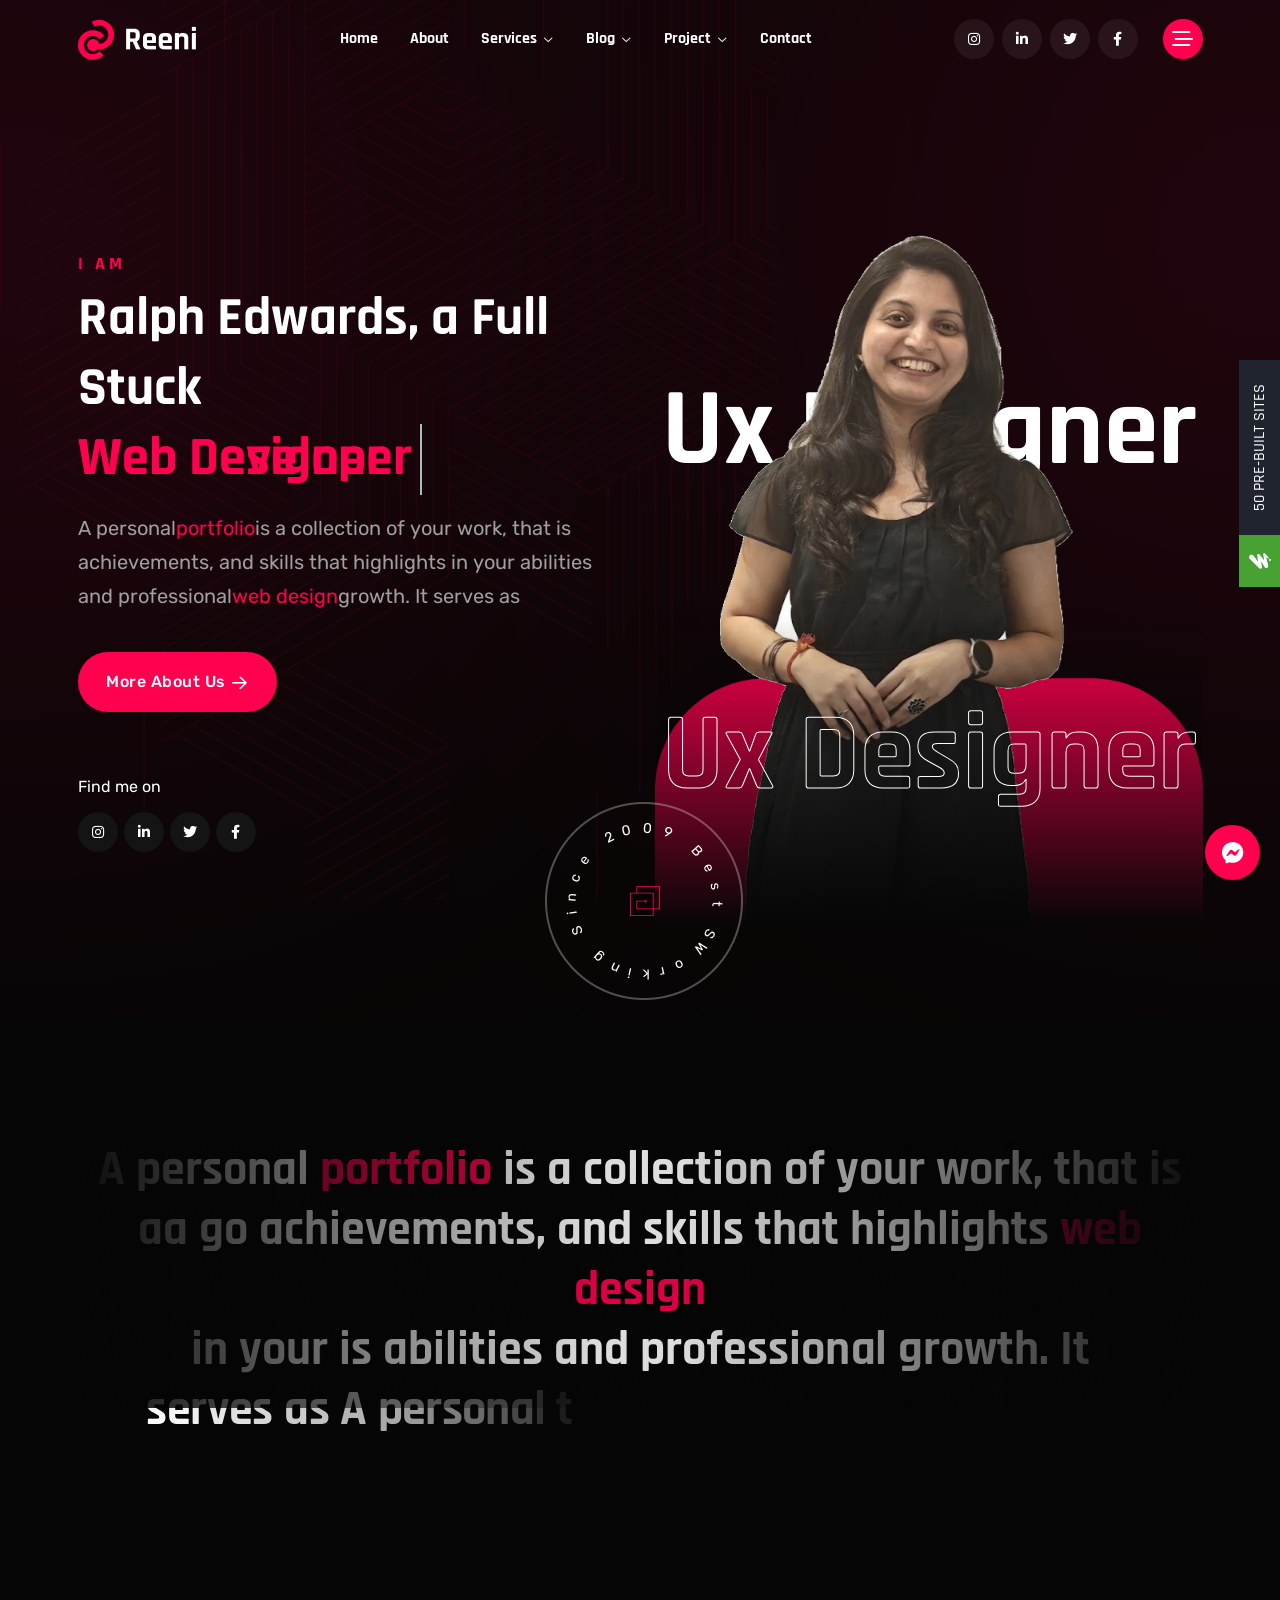
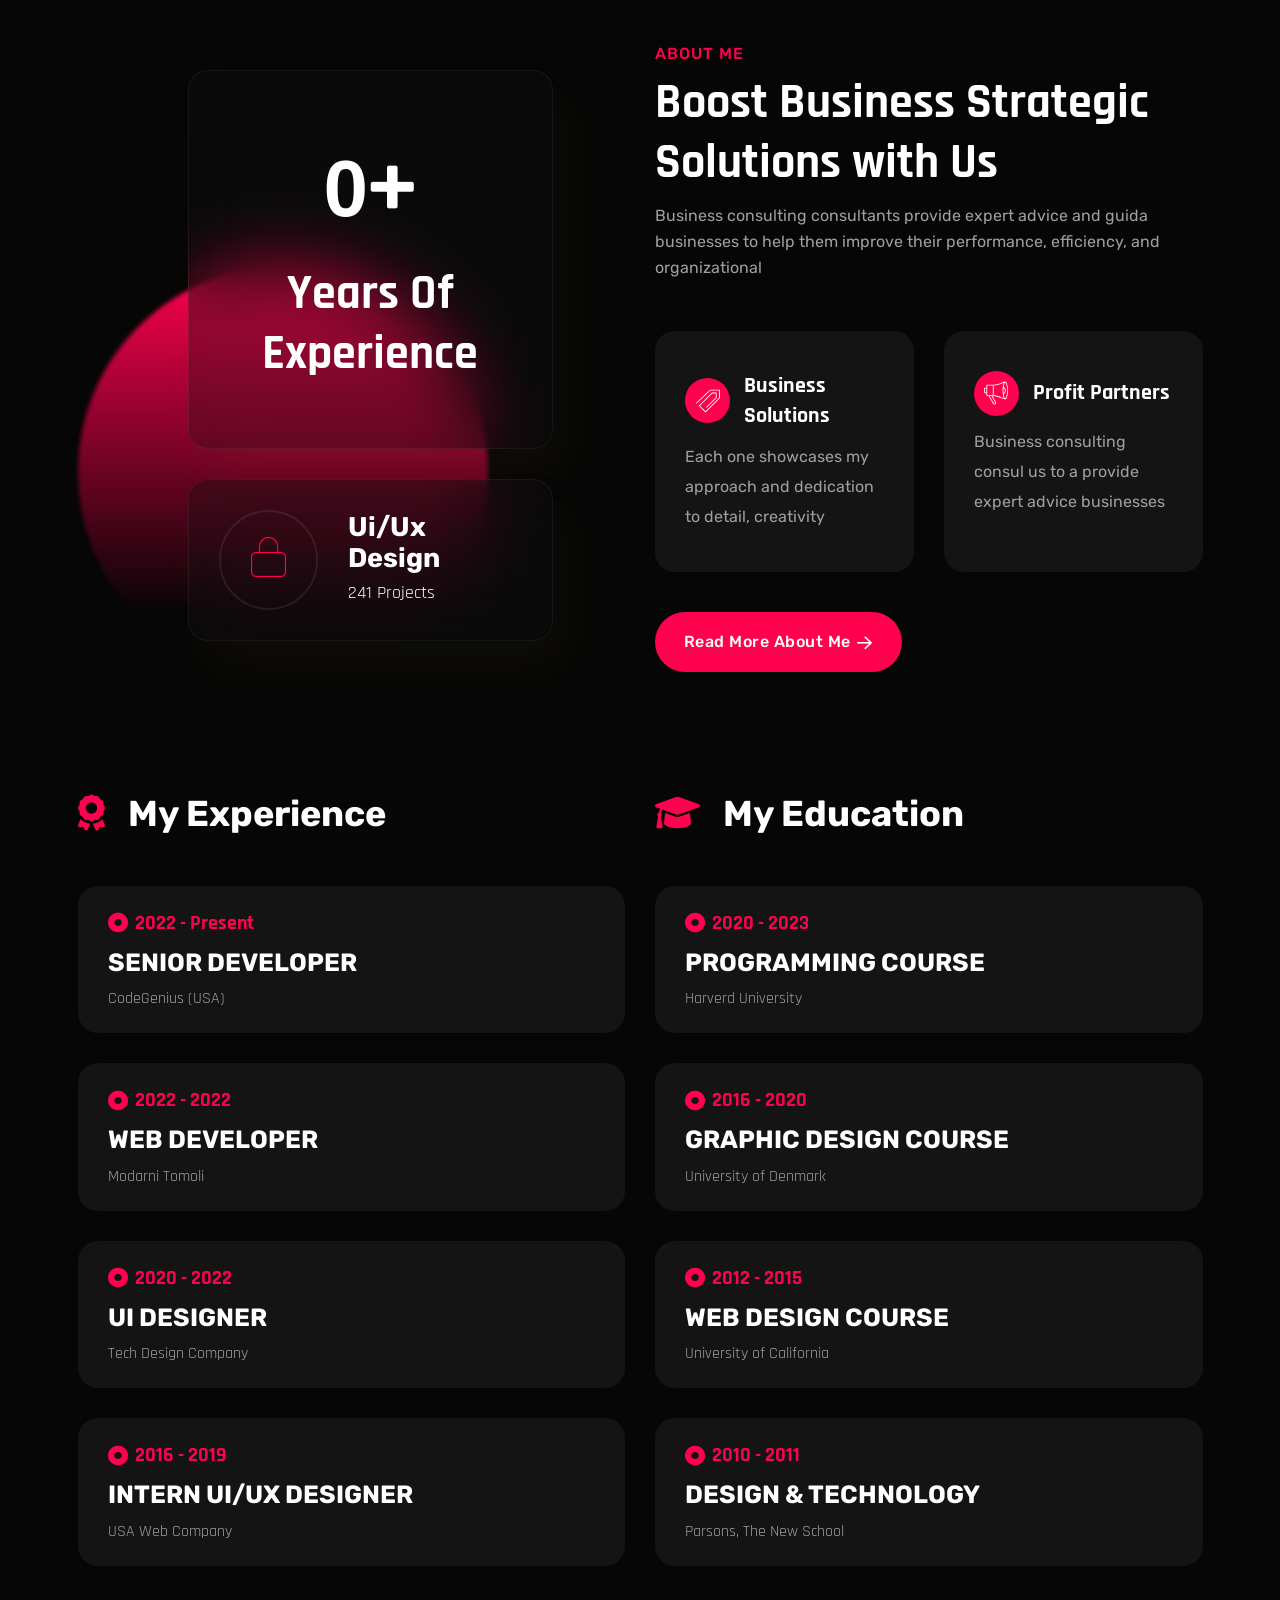
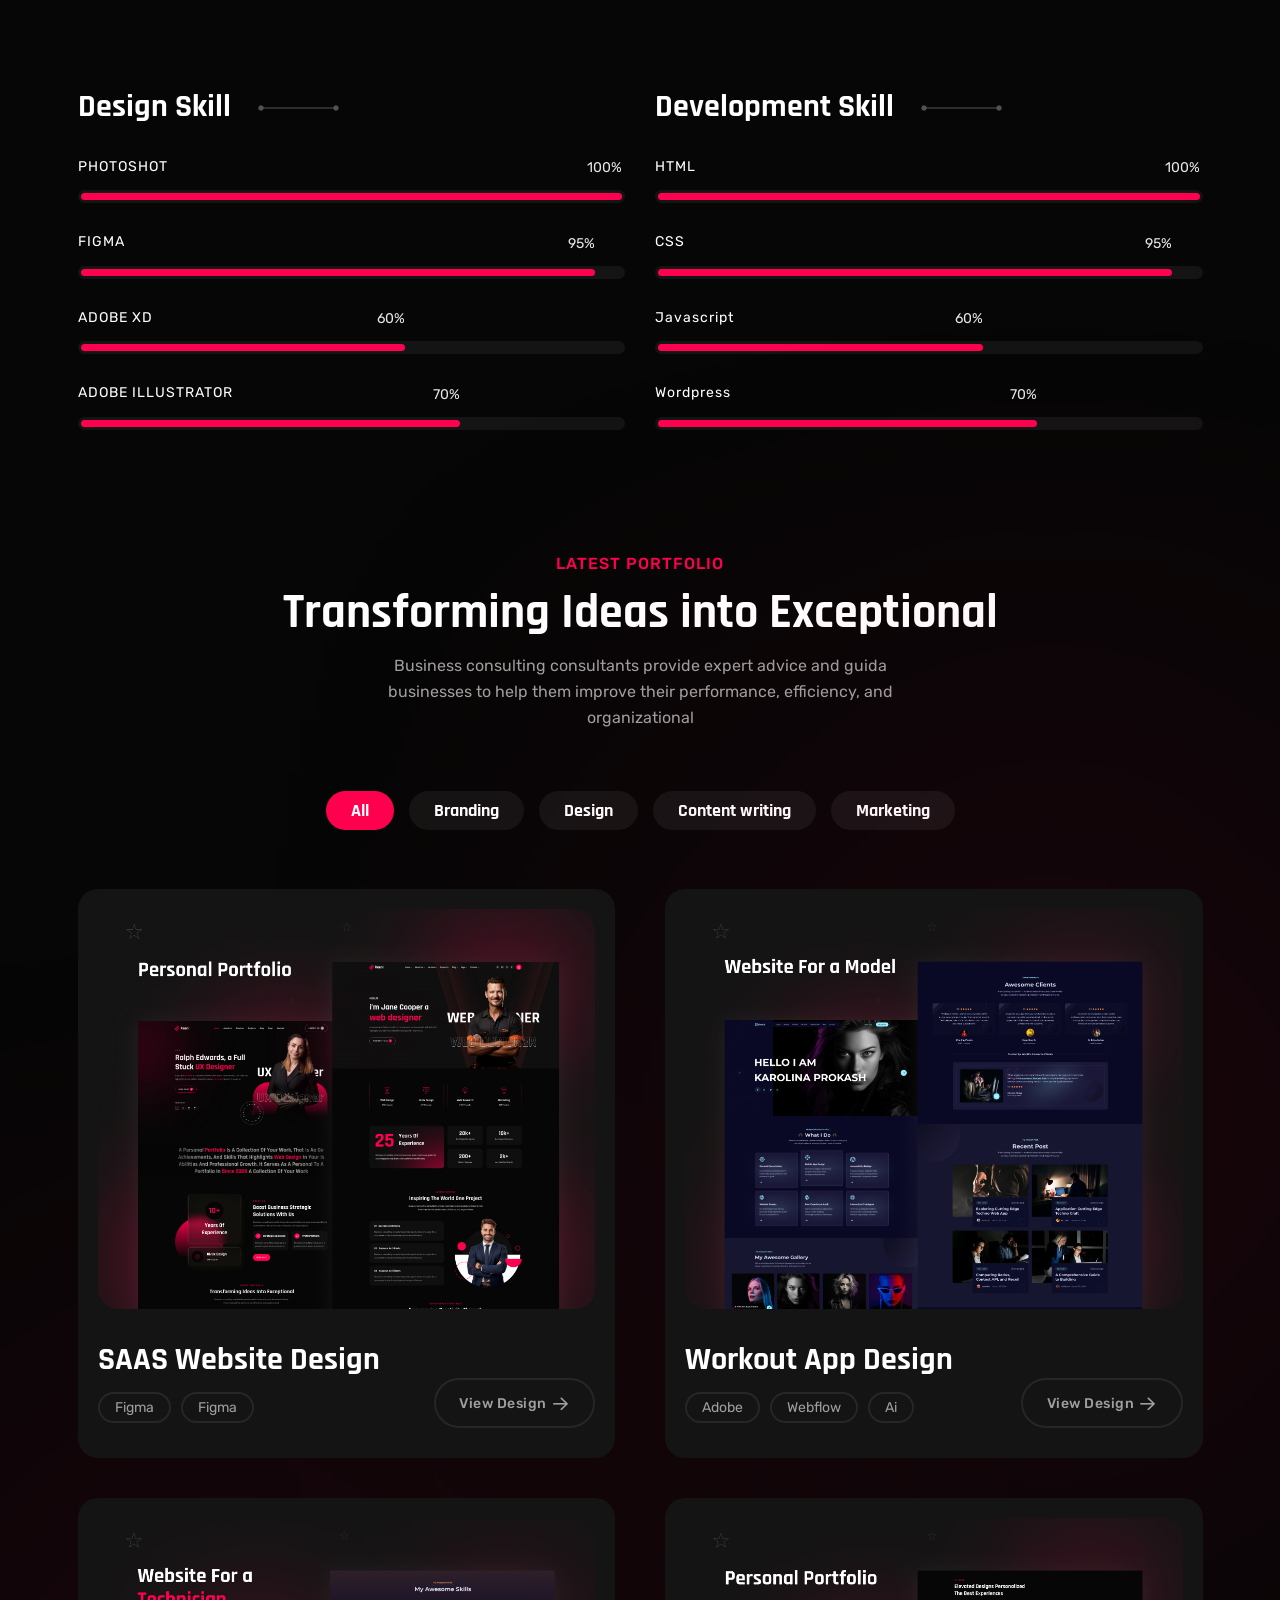
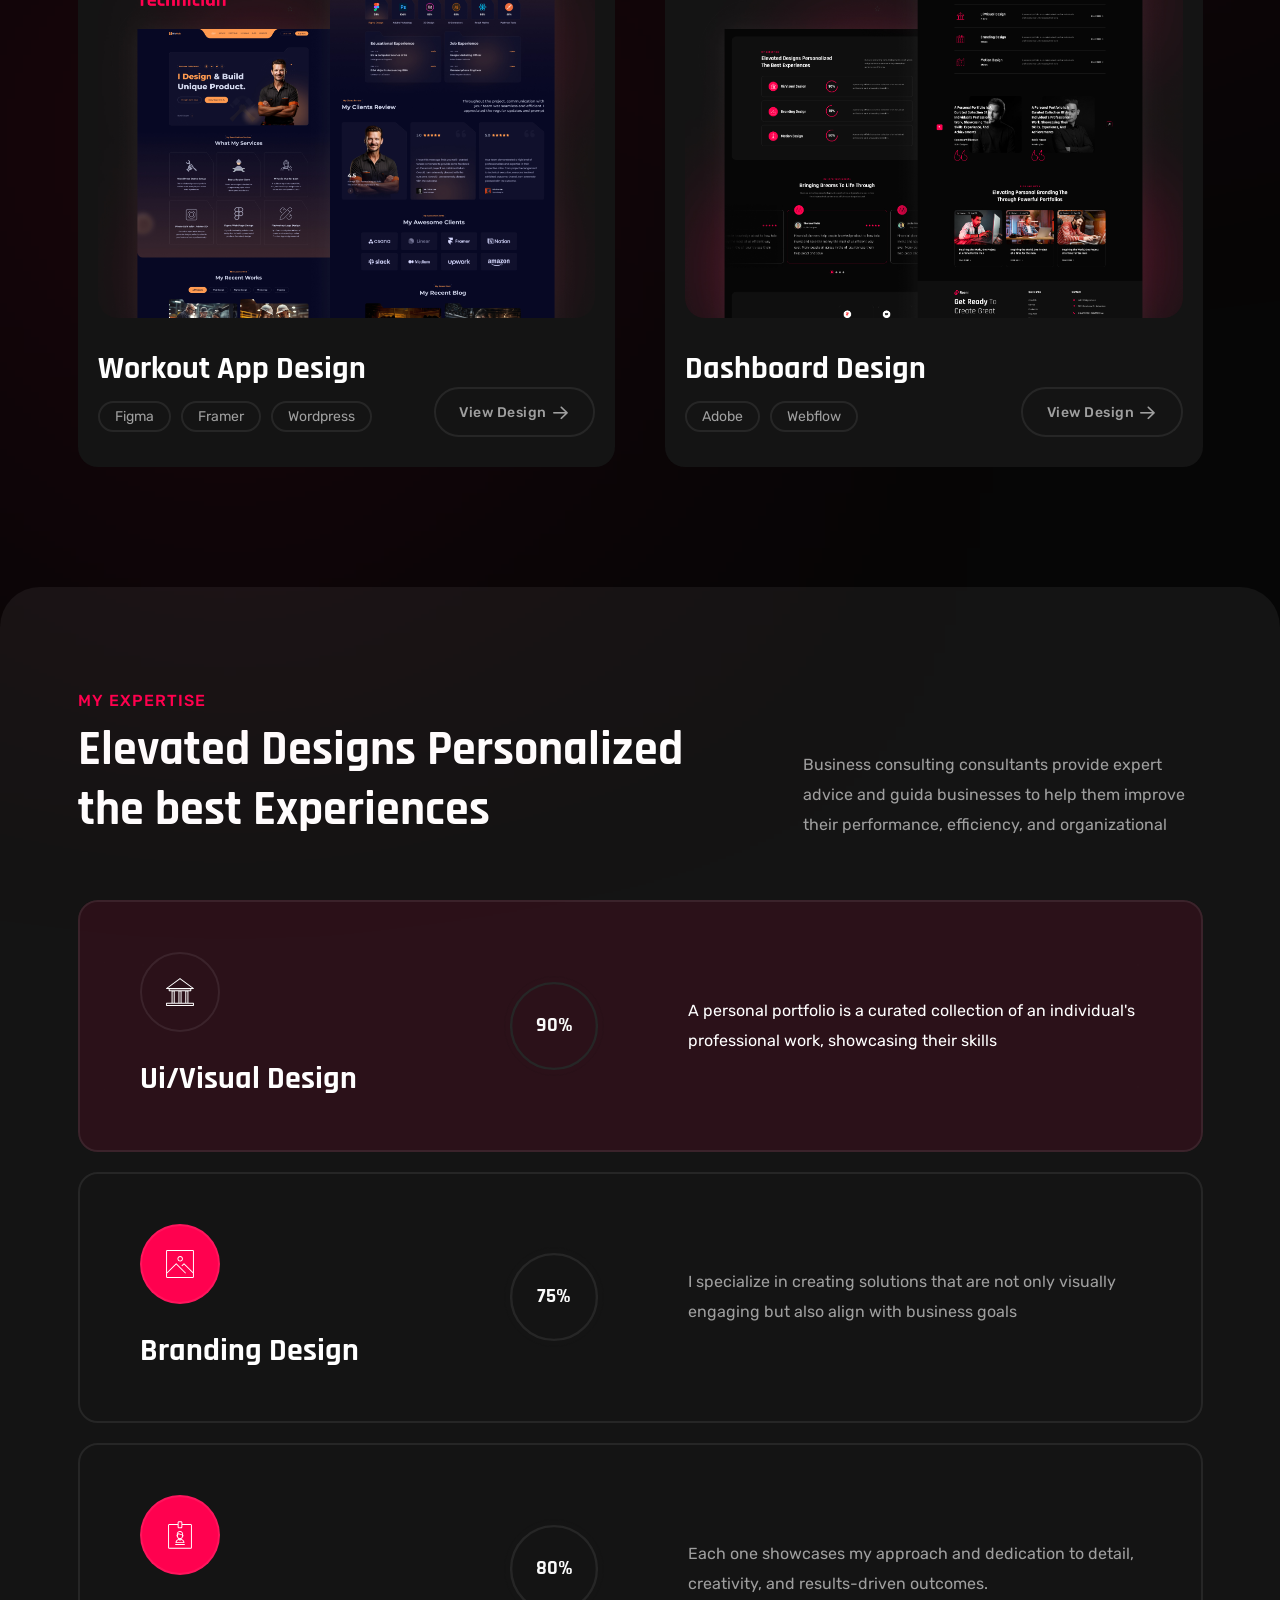
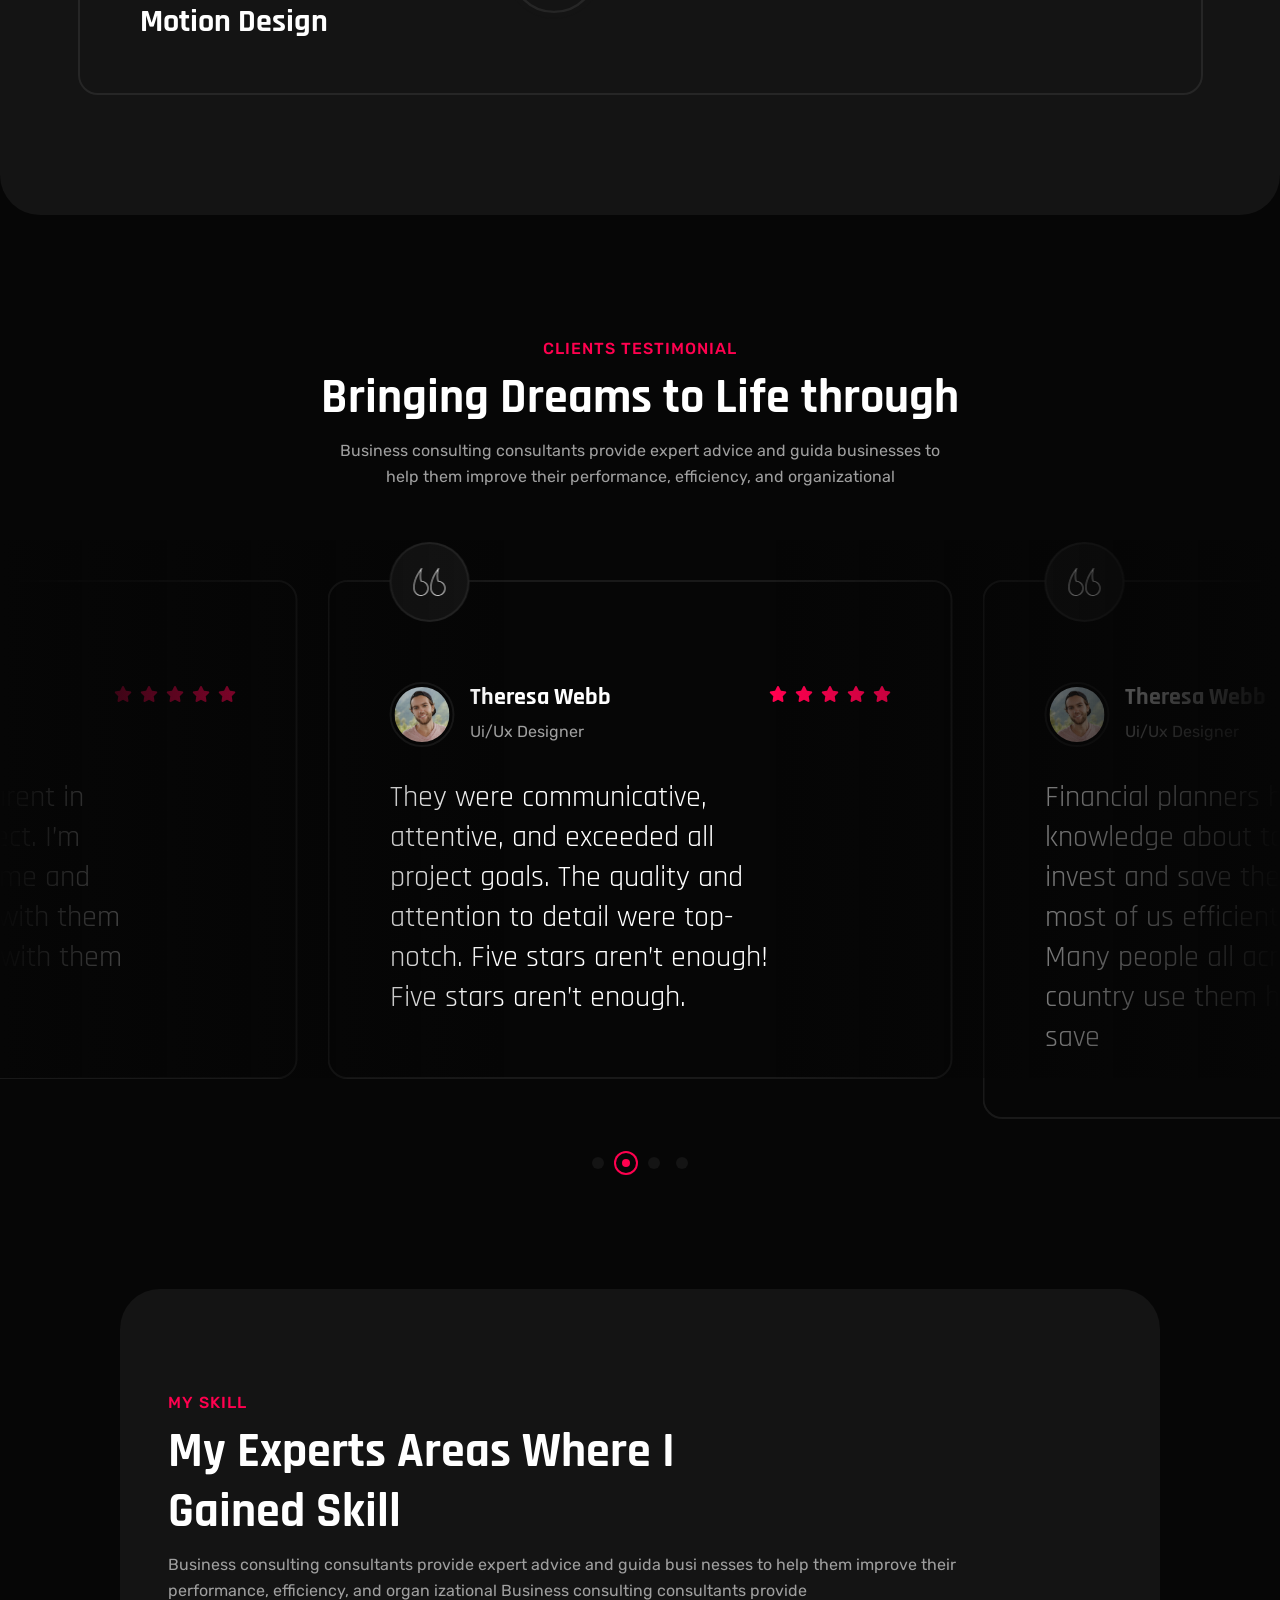
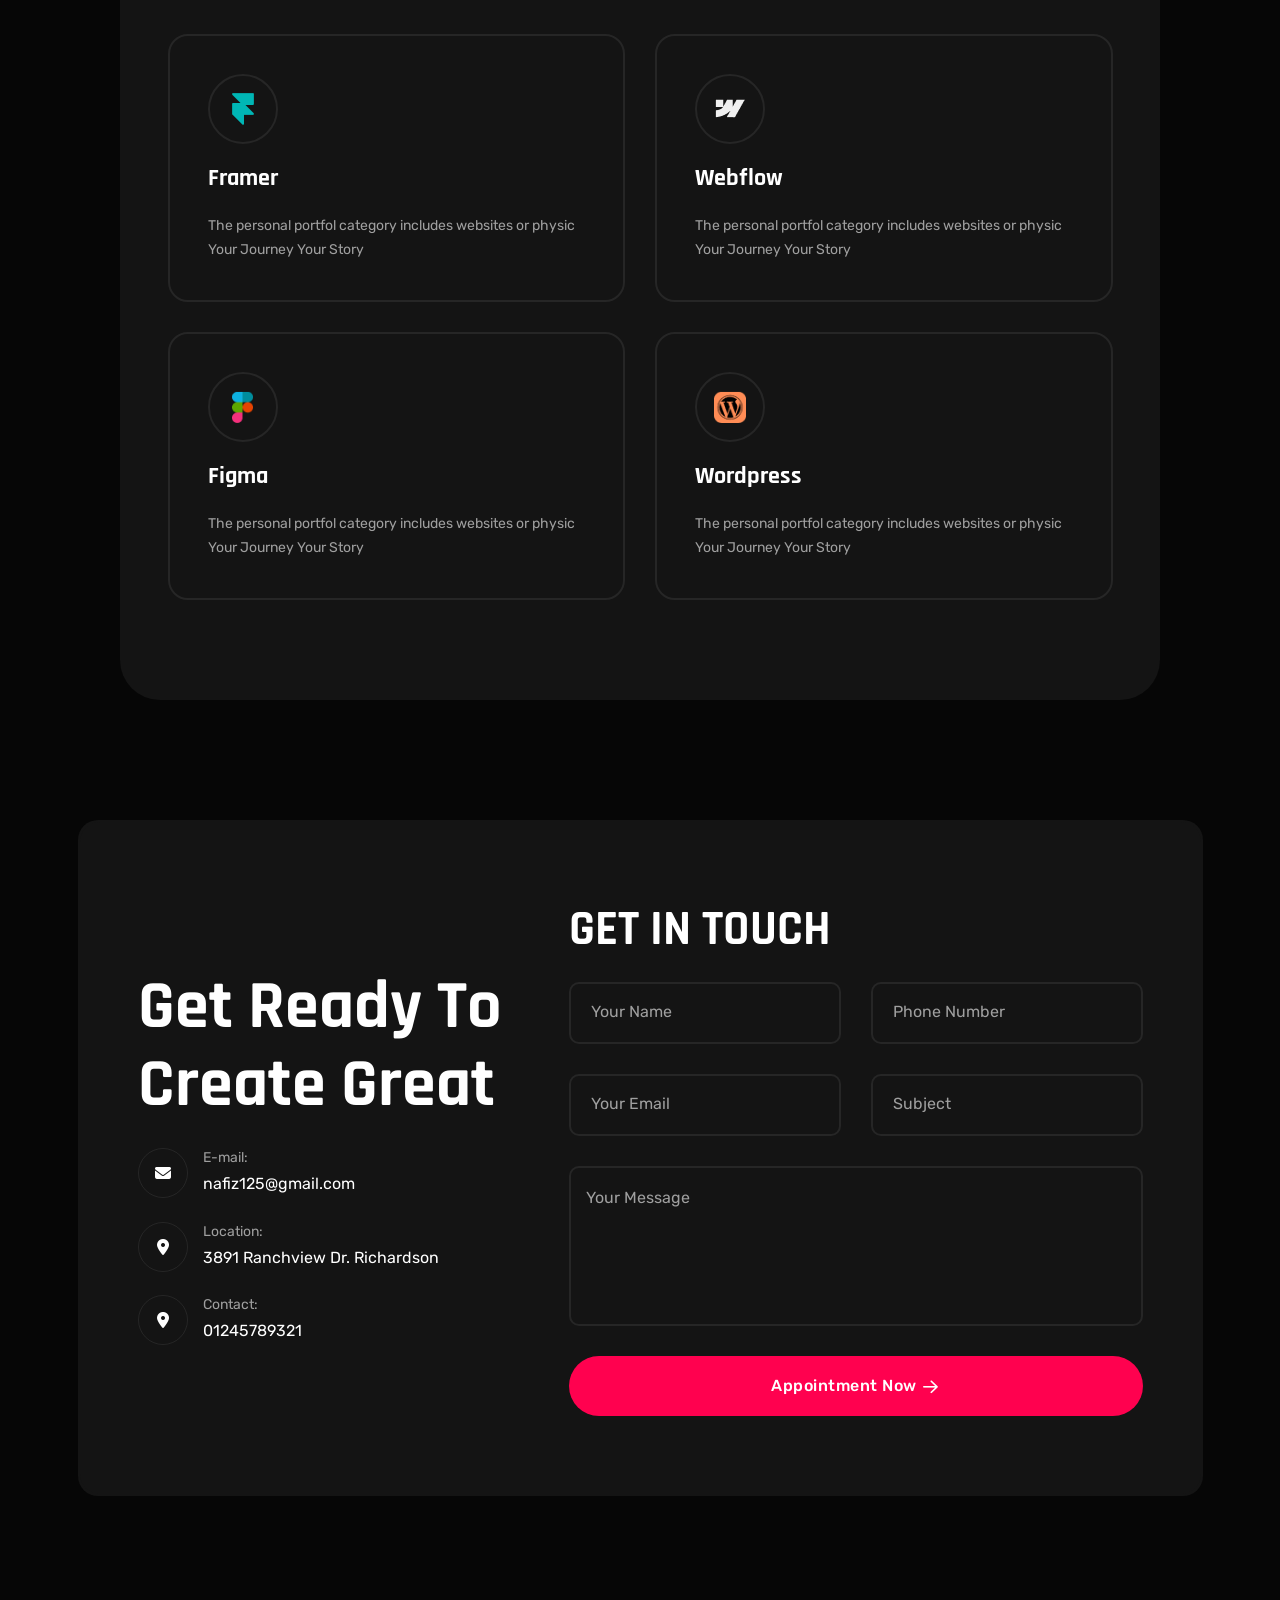
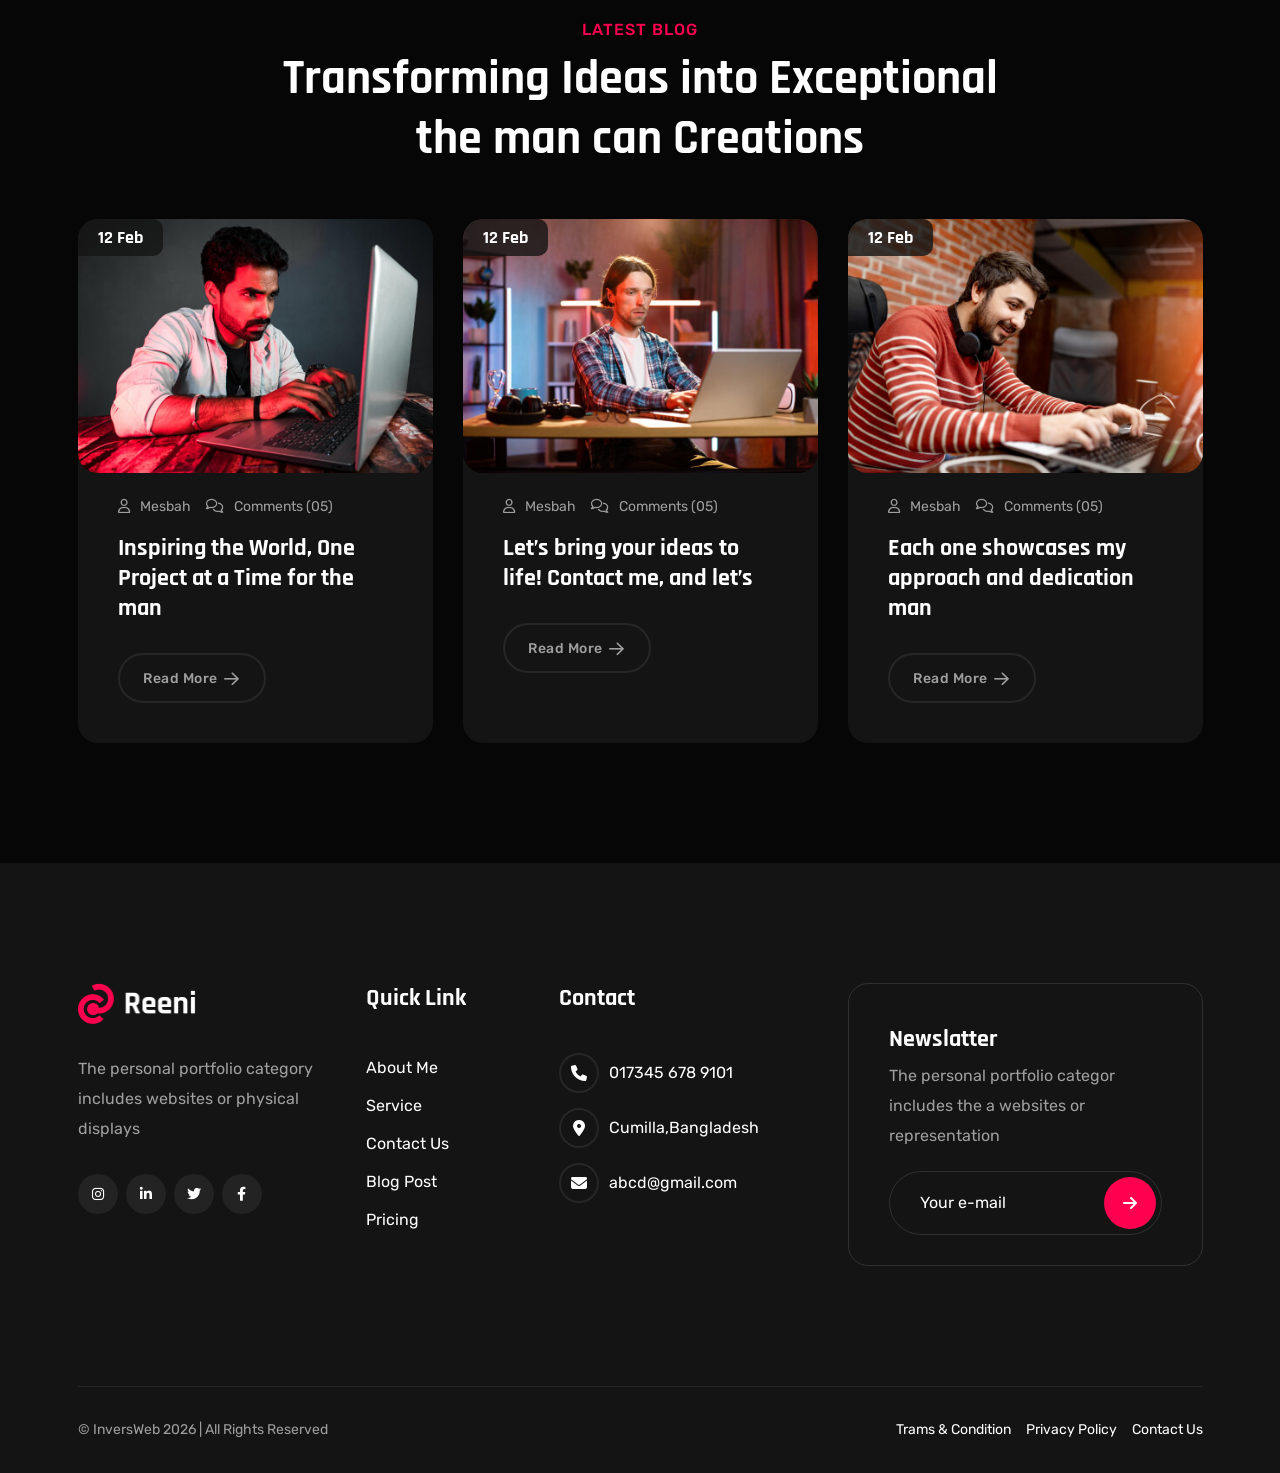
==== commit 03f2b325: "Add files via upload" ====
--- a/index.html
+++ b/index.html
@@ -290,7 +290,7 @@
                     <div class="col-lg-6 order-lg-2">
                         <div class="banner-right-content">
                             <div class="main-img">
-                                <img class="tmp-scroll-trigger tmp-zoom-in animation-order-1" src="assets/images/banner/banner-user-image-two.png" alt="banner-img">
+                                <img class="tmp-scroll-trigger tmp-zoom-in animation-order-1" src="assets/images/banner/gayatri.png" alt="banner-img">
                                 <h2 class="banner-big-text-1 up-down-2">Ux Designer</h2>
                                 <h2 class="banner-big-text-2 up-down">Ux Designer</h2>
                                 <div class="benner-two-bg-red-img">
--- a/assets/css/plugins/odometer.css
+++ b/assets/css/plugins/odometer.css
@@ -0,0 +1,84 @@
+.odometer.odometer-auto-theme,.odometer.odometer-theme-default {
+    display: inline-block;
+    vertical-align: middle;
+    position: relative
+}
+
+.odometer.odometer-auto-theme .odometer-digit,.odometer.odometer-theme-default .odometer-digit {
+    display: inline-block;
+    vertical-align: middle;
+    position: relative
+}
+
+.odometer.odometer-auto-theme .odometer-digit .odometer-digit-spacer,.odometer.odometer-theme-default .odometer-digit .odometer-digit-spacer {
+    display: inline-block;
+    vertical-align: middle;
+    visibility: hidden
+}
+
+.odometer.odometer-auto-theme .odometer-digit .odometer-digit-inner,.odometer.odometer-theme-default .odometer-digit .odometer-digit-inner {
+    text-align: left;
+    display: block;
+    position: absolute;
+    top: 0;
+    left: 0;
+    right: 0;
+    bottom: 0;
+    overflow: hidden
+}
+
+.odometer.odometer-auto-theme .odometer-digit .odometer-ribbon,.odometer.odometer-theme-default .odometer-digit .odometer-ribbon {
+    display: block
+}
+
+.odometer.odometer-auto-theme .odometer-digit .odometer-ribbon-inner,.odometer.odometer-theme-default .odometer-digit .odometer-ribbon-inner {
+    display: block;
+    -webkit-backface-visibility: hidden
+}
+
+.odometer.odometer-auto-theme .odometer-digit .odometer-value,.odometer.odometer-theme-default .odometer-digit .odometer-value {
+    display: block;
+    -webkit-transform: translateZ(0)
+}
+
+.odometer.odometer-auto-theme .odometer-digit .odometer-value.odometer-last-value,.odometer.odometer-theme-default .odometer-digit .odometer-value.odometer-last-value {
+    position: absolute
+}
+
+.odometer.odometer-auto-theme.odometer-animating-up .odometer-ribbon-inner,.odometer.odometer-theme-default.odometer-animating-up .odometer-ribbon-inner {
+    -webkit-transition: -webkit-transform 2s;
+    transition: -webkit-transform 2s;
+    transition: transform 2s;
+    transition: transform 2s, -webkit-transform 2s
+}
+
+.odometer.odometer-auto-theme.odometer-animating-up.odometer-animating .odometer-ribbon-inner,.odometer.odometer-theme-default.odometer-animating-up.odometer-animating .odometer-ribbon-inner {
+    -webkit-transform: translateY(-100%);
+    -ms-transform: translateY(-100%);
+    transform: translateY(-100%)
+}
+
+.odometer.odometer-auto-theme.odometer-animating-down .odometer-ribbon-inner,.odometer.odometer-theme-default.odometer-animating-down .odometer-ribbon-inner {
+    -webkit-transform: translateY(-100%);
+    -ms-transform: translateY(-100%);
+    transform: translateY(-100%)
+}
+
+.odometer.odometer-auto-theme.odometer-animating-down.odometer-animating .odometer-ribbon-inner,.odometer.odometer-theme-default.odometer-animating-down.odometer-animating .odometer-ribbon-inner {
+    -webkit-transition: -webkit-transform 2s;
+    transition: -webkit-transform 2s;
+    transition: transform 2s;
+    transition: transform 2s, -webkit-transform 2s;
+    -webkit-transform: translateY(0);
+    -ms-transform: translateY(0);
+    transform: translateY(0)
+}
+
+.odometer.odometer-auto-theme,.odometer.odometer-theme-default {
+    font-family: "Helvetica Neue",sans-serif;
+    line-height: 1.1em
+}
+
+.odometer.odometer-auto-theme .odometer-value,.odometer.odometer-theme-default .odometer-value {
+    text-align: center
+}
--- a/assets/css/style.css
+++ b/assets/css/style.css
@@ -0,0 +1,27665 @@
+/*---------------------------
+ CSS Index  
+****************************
+
+01. Variables
+02. Typography
+03. Spacing
+04. Reset
+05. Forms
+06. Shortcode
+07. Common
+08. Animations
+09. Text Animation
+10. Sal
+11. extend
+12. header-one
+13. nav
+14. mobile-menu
+15. side-collups
+15. side-collups
+16.banner';
+17.section-title';
+18.services';
+19.social';
+20.button';
+21.blog';
+22.faq';
+23.product';
+24.team';
+25testimonial';
+26.banner';
+27testimonial-swiper';
+28.error';
+30.brand';
+31.progress-bar';
+32.icons-style';
+33.portfolio';
+34.pricing';
+35.counter';
+36.rating';
+37.work';
+38.taglist';
+39contact';
+40.tab';
+41.skills';
+42.quick-action';
+43.breadcrumb';
+44.team-details';
+45.ack-to-top';
+46.video';
+47.pagination';
+48.blog-details';
+49.pre-loader';
+50.about';
+51.projects-details';
+52.footers';
+----------------------------*/
+/*----Default Css----*/
+@import url("https://fonts.googleapis.com/css2?family=Rajdhani:wght@300;400;500;600;700&amp;display=swap");
+@import url("https://fonts.googleapis.com/css2?family=Rubik:ital,wght@0,300..900;1,300..900&amp;display=swap");
+:root {
+  --color-primary: #FF014F;
+  --color-primary-alt: #ff014dd9;
+  --color-primary-2nd: #FF494A;
+  --color-primary-3rd: #FDC448;
+  --color-primary-4th: #0071ff;
+  --color-secondary: #060606;
+  --color-white:#ffffff;
+  --color-gray: #9F9F9F;
+  --color-gray-2: #141414;
+  --color-subtitle: #f9004d;
+  --background-color-1: #24243557;
+  --background-color-2: #13131d;
+  --background-color-3: #151521;
+  --background-color-4: #242435;
+  --background-color-5: #EDF5FF;
+  --color-card: #1b1b1c;
+  --gradient-box: linear-gradient(to right, #5237f9, #FF014F);
+  --gradient-one: linear-gradient(to right bottom, #E42032, #1273EB);
+  --gradient-two: linear-gradient(to right, #ED145B, #4A11EB);
+  --gradient-three: linear-gradient(to right, #03041c, #0612b3);
+  --text-gradient-one:linear-gradient(to right, #E42032, #4A11EB);
+  --color-heading:#ffffff;
+  --color-body: #9f9f9f;
+  --color-dark:#1d1d1d;
+  --color-text-1:#DEDEDE;
+  --color-light-heading: #181c32;
+  --color-light-body: #65676b;
+  --color-border-white: #00000024;
+  --color-midgray: #878787;
+  --color-light: #E4E6EA;
+  --color-lighter: #CED0D4;
+  --color-lightest: #F0F2F5;
+  --color-border: #ffffff14;
+  --color-white: #ffffff;
+  --color-white-75: rgba(255, 255, 255, 0.75);
+  --color-success: #3EB75E;
+  --color-danger: #FF0003;
+  --color-warning: #FF8F3C;
+  --color-info: #1BA2DB;
+  --color-facebook: #3B5997;
+  --color-twitter: #1BA1F2;
+  --color-youtube: #ED4141;
+  --color-linkedin: #0077B5;
+  --color-pinterest: #E60022;
+  --color-instagram: #C231A1;
+  --color-vimeo: #00ADEF;
+  --color-twitch: #6441A3;
+  --color-discord: #7289da;
+  --font-primary: "Rajdhani", sans-serif;
+  --font-secondary: "Rubik", sans-serif;
+  --font-three: "fontawesome";
+  --p-light: 300;
+  --p-regular: 400;
+  --p-medium: 500;
+  --p-semi-bold: 600;
+  --p-bold: 700;
+  --p-extra-bold: 800;
+  --p-black: 900;
+  --s-light: 300;
+  --s-regular: 400;
+  --s-medium: 500;
+  --s-semi-bold: 600;
+  --s-bold: 700;
+  --s-extra-bold: 800;
+  --s-black: 900;
+  --border-width: 2px;
+  --radius: 4px;
+  --transition: all 0.4s ease-in-out;
+  --font-size-b1: 16px;
+  --font-size-b2: 18px;
+  --font-size-b3: 22px;
+  --line-height-b1: 1.75;
+  --line-height-b2: 1.6;
+  --line-height-b3: 1.7;
+  --h1: 60px;
+  --h2: 36px;
+  --h3: 27px;
+  --h4: 24px;
+  --h5: 20px;
+  --h6: 18px;
+}
+
+* {
+  box-sizing: border-box;
+}
+
+html {
+  margin: 0;
+  padding: 0;
+  font-size: 10px;
+  scroll-behavior: auto !important;
+}
+
+body {
+  font-size: var(--font-size-b1);
+  line-height: var(--line-height-b1);
+  -webkit-font-smoothing: antialiased;
+  -moz-osx-font-smoothing: grayscale;
+  font-family: var(--font-primary);
+  color: var(--color-body);
+  font-weight: var(--p-regular);
+  position: relative;
+  overflow-x: hidden;
+  background: var(--color-secondary);
+}
+body::before {
+  content: "";
+  width: 100%;
+  height: 100%;
+  position: absolute;
+  left: 0;
+  top: 0;
+  z-index: -1;
+  opacity: 0.05;
+}
+
+h1,
+h2,
+h3,
+h4,
+h5,
+h6,
+.h1,
+.h2,
+.h3,
+.h4,
+.h5,
+.h6,
+address,
+p,
+pre,
+blockquote,
+menu,
+ol,
+ul,
+table,
+hr {
+  margin: 0;
+  margin-bottom: 20px;
+}
+
+h1,
+h2,
+h3,
+h4,
+h5,
+h6,
+.h1,
+.h2,
+.h3,
+.h4,
+.h5,
+.h6 {
+  word-break: break-word;
+  font-family: var(--font-secondary);
+  line-height: 1.4074;
+  color: var(--color-heading);
+}
+
+h1,
+.h1 {
+  font-size: var(--h1);
+  line-height: 1.19;
+  font-weight: 700;
+}
+
+h2,
+.h2 {
+  font-size: var(--h2);
+  line-height: 1.23;
+}
+
+h3,
+.h3 {
+  font-size: var(--h3);
+  line-height: 1.14;
+}
+
+h4,
+.h4 {
+  font-size: var(--h4);
+  line-height: 1.25;
+}
+
+h5,
+.h5 {
+  font-size: var(--h5);
+  line-height: 1.24;
+}
+
+h6,
+.h6 {
+  font-size: var(--h6);
+  line-height: 1.25;
+}
+
+h1 a,
+h2 a,
+h3 a,
+h4 a,
+h5 a,
+h6 a,
+.h1 a,
+.h2 a,
+.h3 a,
+.h4 a,
+.h5 a,
+.h6 a {
+  color: inherit;
+}
+
+.bg-color-tertiary h1,
+.bg-color-tertiary h2,
+.bg-color-tertiary h3,
+.bg-color-tertiary h4,
+.bg-color-tertiary h5,
+.bg-color-tertiary h6,
+.bg-color-tertiary .h1,
+.bg-color-tertiary .h2,
+.bg-color-tertiary .h3,
+.bg-color-tertiary .h4,
+.bg-color-tertiary .h5,
+.bg-color-tertiary .h6 {
+  color: #fff;
+}
+.bg-color-tertiary p {
+  color: #6c7279;
+}
+.bg-color-tertiary a {
+  color: #6c7279;
+}
+
+@media only screen and (min-width: 768px) and (max-width: 991px) {
+  h1,
+  .h1 {
+    font-size: 38px;
+  }
+  h2,
+  .h2 {
+    font-size: 32px;
+  }
+  h3,
+  .h3 {
+    font-size: 28px;
+  }
+  h4,
+  .h4 {
+    font-size: 24px;
+  }
+  h5,
+  .h5 {
+    font-size: 18px;
+  }
+}
+@media only screen and (max-width: 767px) {
+  h1,
+  .h1 {
+    font-size: 34px;
+  }
+  h2,
+  .h2 {
+    font-size: 28px;
+  }
+  h3,
+  .h3 {
+    font-size: 24px;
+  }
+  h4,
+  .h4 {
+    font-size: 20px;
+  }
+  h5,
+  .h5 {
+    font-size: 16px;
+  }
+}
+h1,
+.h1,
+h2,
+.h2,
+h3,
+.h3 {
+  font-weight: var(--s-bold);
+}
+
+h4,
+.h4,
+h5,
+.h5 {
+  font-weight: var(--s-bold);
+}
+
+h6,
+.h6 {
+  font-weight: var(--s-bold);
+}
+
+p {
+  font-size: var(--font-size-b2);
+  line-height: var(--line-height-b2);
+  font-weight: var(--p-regular);
+  color: var(--color-body);
+  margin: 0 0 40px;
+}
+@media only screen and (max-width: 767px) {
+  p {
+    margin: 0 0 20px;
+    font-size: 16px;
+    line-height: 28px;
+  }
+}
+p.b1 {
+  font-size: var(--font-size-b1);
+  line-height: var(--line-height-b1);
+}
+p.b3 {
+  font-size: var(--font-size-b3);
+  line-height: var(--line-height-b3);
+}
+p.has-large-font-size {
+  line-height: 1.5;
+  font-size: 36px;
+}
+p.has-medium-font-size {
+  font-size: 24px;
+  line-height: 36px;
+}
+p.has-small-font-size {
+  font-size: 13px;
+}
+p.has-very-light-gray-color {
+  color: var(--color-heading);
+}
+p.has-background {
+  padding: 20px 30px;
+}
+p.b1 {
+  font-size: var(--font-size-b1);
+  line-height: var(--line-height-b1);
+}
+p.b2 {
+  font-size: var(--font-size-b2);
+  line-height: var(--line-height-b2);
+}
+p.b3 {
+  font-size: var(--font-size-b3);
+  line-height: var(--line-height-b3);
+}
+p:last-child {
+  margin-bottom: 0;
+}
+
+.b1 {
+  font-size: var(--font-size-b1);
+  line-height: var(--line-height-b1);
+}
+
+.b2 {
+  font-size: var(--font-size-b2);
+  line-height: var(--line-height-b2);
+}
+
+.b3 {
+  font-size: var(--font-size-b3);
+  line-height: var(--line-height-b3);
+}
+
+.b4 {
+  font-size: var(--font-size-b4);
+  line-height: var(--line-height-b4);
+}
+
+table {
+  border-collapse: collapse;
+  border-spacing: 0;
+  margin: 0 0 20px;
+  width: 100%;
+}
+
+table a,
+table a:link,
+table a:visited {
+  text-decoration: none;
+}
+
+cite,
+.wp-block-pullquote cite,
+.wp-block-pullquote.is-style-solid-color blockquote cite,
+.wp-block-quote cite {
+  color: var(--color-heading);
+}
+
+var {
+  font-family: "Poppins", sans-serif;
+}
+
+/*---------------------------
+	List Style 
+---------------------------*/
+ul,
+ol {
+  padding-left: 18px;
+}
+
+ul {
+  list-style: square;
+  margin-bottom: 30px;
+  padding-left: 20px;
+}
+ul.liststyle.bullet li {
+  font-size: 18px;
+  line-height: 30px;
+  color: var(--color-body);
+  position: relative;
+  padding-left: 30px;
+}
+@media only screen and (max-width: 767px) {
+  ul.liststyle.bullet li {
+    padding-left: 19px;
+  }
+}
+ul.liststyle.bullet li::before {
+  position: absolute;
+  content: "";
+  width: 6px;
+  height: 6px;
+  border-radius: 100%;
+  background: var(--color-body);
+  left: 0;
+  top: 10px;
+}
+ul.liststyle.bullet li + li {
+  margin-top: 8px;
+}
+ul li {
+  font-size: var(--font-size-b1);
+  line-height: var(--line-height-b1);
+  margin-top: 10px;
+  margin-bottom: 10px;
+  color: var(--color-body);
+}
+ul li a {
+  text-decoration: none;
+  color: var(--color-gray);
+}
+ul li a:hover {
+  color: var(--color-primary);
+}
+ul ul {
+  margin-bottom: 0;
+}
+
+ol {
+  margin-bottom: 30px;
+}
+ol li {
+  font-size: var(--font-size-b1);
+  line-height: var(--line-height-b1);
+  color: var(--color-body);
+  margin-top: 10px;
+  margin-bottom: 10px;
+}
+ol li a {
+  color: var(--color-heading);
+  text-decoration: none;
+}
+ol li a:hover {
+  color: var(--color-primary);
+}
+ol ul {
+  padding-left: 30px;
+}
+
+.row {
+  --bs-gutter-x: 3rem;
+  --bs-gutter-y: 3rem;
+}
+
+* {
+  -webkit-box-sizing: border-box;
+  -moz-box-sizing: border-box;
+  box-sizing: border-box;
+}
+
+article,
+aside,
+details,
+figcaption,
+figure,
+footer,
+header,
+nav,
+section,
+summary {
+  display: block;
+}
+
+audio,
+canvas,
+video {
+  display: inline-block;
+}
+
+audio:not([controls]) {
+  display: none;
+  height: 0;
+}
+
+[hidden] {
+  display: none;
+}
+
+a {
+  color: var(--color-heading);
+  text-decoration: none;
+  outline: none;
+}
+
+a:hover,
+a:focus,
+a:active {
+  text-decoration: none;
+  outline: none;
+}
+
+a:focus {
+  outline: none;
+}
+
+address {
+  margin: 0 0 24px;
+}
+
+abbr[title] {
+  border-bottom: 1px dotted;
+}
+
+b,
+strong {
+  font-weight: bold;
+}
+
+mark {
+  background: var(--color-primary);
+  color: #ffffff;
+}
+
+code,
+kbd,
+pre,
+samp {
+  font-size: var(--font-size-b3);
+  -webkit-hyphens: none;
+  -moz-hyphens: none;
+  -ms-hyphens: none;
+  hyphens: none;
+  color: var(--color-primary);
+}
+
+kbd,
+ins {
+  color: #ffffff;
+}
+
+pre {
+  font-family: "Raleway", sans-serif;
+  font-size: var(--font-size-b3);
+  margin: 10px 0;
+  overflow: auto;
+  padding: 20px;
+  white-space: pre;
+  white-space: pre-wrap;
+  word-wrap: break-word;
+  color: var(--color-body);
+  background: var(--color-lighter);
+}
+
+small {
+  font-size: smaller;
+}
+
+sub,
+sup {
+  font-size: 75%;
+  line-height: 0;
+  position: relative;
+  vertical-align: baseline;
+}
+
+sup {
+  top: -0.5em;
+}
+
+sub {
+  bottom: -0.25em;
+}
+
+dl {
+  margin-top: 0;
+  margin-bottom: 10px;
+}
+
+dd {
+  margin: 0 15px 15px;
+}
+
+dt {
+  font-weight: bold;
+  color: var(--color-heading);
+}
+
+menu,
+ol,
+ul {
+  margin: 16px 0;
+  padding: 0 0 0 40px;
+}
+
+nav ul,
+nav ol {
+  list-style: none;
+  list-style-image: none;
+}
+
+li > ul,
+li > ol {
+  margin: 0;
+}
+
+ol ul {
+  margin-bottom: 0;
+}
+
+img {
+  -ms-interpolation-mode: bicubic;
+  border: 0;
+  vertical-align: middle;
+  max-width: 100%;
+  height: auto;
+}
+
+svg:not(:root) {
+  overflow: hidden;
+}
+
+figure {
+  margin: 0;
+}
+
+form {
+  margin: 0;
+}
+
+fieldset {
+  border: 1px solid var(--color-border);
+  margin: 0 2px;
+  min-width: inherit;
+  padding: 0.35em 0.625em 0.75em;
+}
+
+legend {
+  border: 0;
+  padding: 0;
+  white-space: normal;
+}
+
+button,
+input,
+select,
+textarea {
+  font-size: 100%;
+  margin: 0;
+  max-width: 100%;
+  vertical-align: baseline;
+}
+
+button,
+input {
+  line-height: normal;
+}
+
+button,
+html input[type=button],
+input[type=reset],
+input[type=submit] {
+  -webkit-appearance: button;
+  -moz-appearance: button;
+  appearance: button;
+  cursor: pointer;
+}
+
+button[disabled],
+input[disabled] {
+  cursor: default;
+}
+
+input[type=checkbox],
+input[type=radio] {
+  padding: 0;
+}
+
+input[type=search] {
+  -webkit-appearance: textfield;
+  -moz-appearance: textfield;
+  appearance: textfield;
+  appearance: textfield;
+  padding-right: 2px;
+  width: 270px;
+}
+
+input[type=search]::-webkit-search-decoration {
+  -webkit-appearance: none;
+  appearance: none;
+}
+
+button::-moz-focus-inner,
+input::-moz-focus-inner {
+  border: 0;
+  padding: 0;
+}
+
+textarea {
+  overflow: auto;
+  vertical-align: top;
+}
+
+caption,
+th,
+td {
+  font-weight: normal;
+}
+
+th {
+  font-weight: 500;
+  text-transform: uppercase;
+}
+
+td,
+.wp-block-calendar tfoot td {
+  border: 1px solid var(--color-border);
+  padding: 7px 10px;
+}
+
+del {
+  color: #333;
+}
+
+ins {
+  background: rgba(255, 47, 47, 0.4);
+  text-decoration: none;
+}
+
+hr {
+  background-size: 4px 4px;
+  border: 0;
+  height: 1px;
+  margin: 0 0 24px;
+}
+
+table a,
+table a:link,
+table a:visited {
+  text-decoration: underline;
+}
+
+dt {
+  font-weight: bold;
+  margin-bottom: 10px;
+}
+
+dd {
+  margin: 0 15px 15px;
+}
+
+caption {
+  caption-side: top;
+}
+
+kbd {
+  background: var(--heading-color);
+}
+
+dfn,
+cite,
+em {
+  font-style: italic;
+}
+
+/* BlockQuote  */
+blockquote,
+q {
+  -webkit-hyphens: none;
+  -moz-hyphens: none;
+  -ms-hyphens: none;
+  hyphens: none;
+  quotes: none;
+}
+
+blockquote:before,
+blockquote:after,
+q:before,
+q:after {
+  content: "";
+  content: none;
+}
+
+blockquote {
+  font-size: var(--font-size-b1);
+  font-style: italic;
+  font-weight: var(--p-light);
+  margin: 24px 40px;
+}
+
+blockquote blockquote {
+  margin-right: 0;
+}
+
+blockquote cite,
+blockquote small {
+  font-size: var(--font-size-b3);
+  font-weight: normal;
+}
+
+blockquote strong,
+blockquote b {
+  font-weight: 700;
+}
+
+/*=========================
+    Section Separation 
+==========================*/
+.slick-dotted.slick-slider {
+  margin-bottom: 0;
+}
+
+.mb_dec--25 {
+  margin-bottom: -25px;
+}
+
+.mb_dec--30 {
+  margin-bottom: -30px;
+}
+
+.m--0 {
+  margin: 0;
+}
+
+.mr--20 {
+  margin-right: 20px;
+}
+
+.mr--50 {
+  margin-right: 50px;
+}
+
+.mb--10 {
+  margin-bottom: 10px;
+}
+
+.tmp-section-gap {
+  padding: 120px 0;
+}
+@media only screen and (min-width: 768px) and (max-width: 991px) {
+  .tmp-section-gap {
+    padding: 80px 0;
+  }
+}
+@media only screen and (max-width: 767px) {
+  .tmp-section-gap {
+    padding: 60px 0;
+  }
+}
+
+.tmp-section-gapBottom {
+  padding-bottom: 120px;
+}
+@media only screen and (min-width: 768px) and (max-width: 991px) {
+  .tmp-section-gapBottom {
+    padding-bottom: 80px;
+  }
+}
+@media only screen and (max-width: 767px) {
+  .tmp-section-gapBottom {
+    padding-bottom: 60px;
+  }
+}
+
+.tmp-section-gapTop {
+  padding-top: 120px;
+}
+@media only screen and (min-width: 768px) and (max-width: 991px) {
+  .tmp-section-gapTop {
+    padding-top: 80px;
+  }
+}
+@media only screen and (max-width: 767px) {
+  .tmp-section-gapTop {
+    padding-top: 60px;
+  }
+}
+
+.pl--0 {
+  padding-left: 0 !important;
+}
+
+.pr--0 {
+  padding-right: 0 !important;
+}
+
+.pt--0 {
+  padding-top: 0 !important;
+}
+
+.pb--0 {
+  padding-bottom: 0 !important;
+}
+
+.mr--0 {
+  margin-right: 0 !important;
+}
+
+.ml--0 {
+  margin-left: 0 !important;
+}
+
+.mt--0 {
+  margin-top: 0 !important;
+}
+
+.mb--0 {
+  margin-bottom: 0 !important;
+}
+
+.mt--30 {
+  margin-top: 30px;
+}
+
+.mt--15 {
+  margin-top: 15px;
+}
+
+.mb--30 {
+  margin-bottom: 30px;
+}
+
+.ptb--5 {
+  padding: 5px 0 !important;
+}
+
+.plr--5 {
+  padding: 0 5px !important;
+}
+
+.pt--5 {
+  padding-top: 5px !important;
+}
+
+.pb--5 {
+  padding-bottom: 5px !important;
+}
+
+.pl--5 {
+  padding-left: 5px !important;
+}
+
+.pr--5 {
+  padding-right: 5px !important;
+}
+
+.mt--5 {
+  margin-top: 5px !important;
+}
+
+.mb--5 {
+  margin-bottom: 5px !important;
+}
+
+.mr--5 {
+  margin-right: 5px !important;
+}
+
+.ml--5 {
+  margin-left: 5px !important;
+}
+
+.ptb--10 {
+  padding: 10px 0 !important;
+}
+
+.plr--10 {
+  padding: 0 10px !important;
+}
+
+.pt--10 {
+  padding-top: 10px !important;
+}
+
+.pb--10 {
+  padding-bottom: 10px !important;
+}
+
+.pl--10 {
+  padding-left: 10px !important;
+}
+
+.pr--10 {
+  padding-right: 10px !important;
+}
+
+.mt--10 {
+  margin-top: 10px !important;
+}
+
+.mb--10 {
+  margin-bottom: 10px !important;
+}
+
+.mr--10 {
+  margin-right: 10px !important;
+}
+
+.ml--10 {
+  margin-left: 10px !important;
+}
+
+.ptb--15 {
+  padding: 15px 0 !important;
+}
+
+.plr--15 {
+  padding: 0 15px !important;
+}
+
+.pt--15 {
+  padding-top: 15px !important;
+}
+
+.pb--15 {
+  padding-bottom: 15px !important;
+}
+
+.pl--15 {
+  padding-left: 15px !important;
+}
+
+.pr--15 {
+  padding-right: 15px !important;
+}
+
+.mt--15 {
+  margin-top: 15px !important;
+}
+
+.mb--15 {
+  margin-bottom: 15px !important;
+}
+
+.mr--15 {
+  margin-right: 15px !important;
+}
+
+.ml--15 {
+  margin-left: 15px !important;
+}
+
+.ptb--20 {
+  padding: 20px 0 !important;
+}
+
+.plr--20 {
+  padding: 0 20px !important;
+}
+
+.pt--20 {
+  padding-top: 20px !important;
+}
+
+.pb--20 {
+  padding-bottom: 20px !important;
+}
+
+.pl--20 {
+  padding-left: 20px !important;
+}
+
+.pr--20 {
+  padding-right: 20px !important;
+}
+
+.mt--20 {
+  margin-top: 20px !important;
+}
+
+.mb--20 {
+  margin-bottom: 20px !important;
+}
+
+.mr--20 {
+  margin-right: 20px !important;
+}
+
+.ml--20 {
+  margin-left: 20px !important;
+}
+
+.ptb--25 {
+  padding: 25px 0 !important;
+}
+
+.plr--25 {
+  padding: 0 25px !important;
+}
+
+.pt--25 {
+  padding-top: 25px !important;
+}
+
+.pb--25 {
+  padding-bottom: 25px !important;
+}
+
+.pl--25 {
+  padding-left: 25px !important;
+}
+
+.pr--25 {
+  padding-right: 25px !important;
+}
+
+.mt--25 {
+  margin-top: 25px !important;
+}
+
+.mb--25 {
+  margin-bottom: 25px !important;
+}
+
+.mr--25 {
+  margin-right: 25px !important;
+}
+
+.ml--25 {
+  margin-left: 25px !important;
+}
+
+.ptb--30 {
+  padding: 30px 0 !important;
+}
+
+.plr--30 {
+  padding: 0 30px !important;
+}
+
+.pt--30 {
+  padding-top: 30px !important;
+}
+
+.pb--30 {
+  padding-bottom: 30px !important;
+}
+
+.pl--30 {
+  padding-left: 30px !important;
+}
+
+.pr--30 {
+  padding-right: 30px !important;
+}
+
+.mt--30 {
+  margin-top: 30px !important;
+}
+
+.mb--30 {
+  margin-bottom: 30px !important;
+}
+
+.mr--30 {
+  margin-right: 30px !important;
+}
+
+.ml--30 {
+  margin-left: 30px !important;
+}
+
+.ptb--35 {
+  padding: 35px 0 !important;
+}
+
+.plr--35 {
+  padding: 0 35px !important;
+}
+
+.pt--35 {
+  padding-top: 35px !important;
+}
+
+.pb--35 {
+  padding-bottom: 35px !important;
+}
+
+.pl--35 {
+  padding-left: 35px !important;
+}
+
+.pr--35 {
+  padding-right: 35px !important;
+}
+
+.mt--35 {
+  margin-top: 35px !important;
+}
+
+.mb--35 {
+  margin-bottom: 35px !important;
+}
+
+.mr--35 {
+  margin-right: 35px !important;
+}
+
+.ml--35 {
+  margin-left: 35px !important;
+}
+
+.ptb--40 {
+  padding: 40px 0 !important;
+}
+
+.plr--40 {
+  padding: 0 40px !important;
+}
+
+.pt--40 {
+  padding-top: 40px !important;
+}
+
+.pb--40 {
+  padding-bottom: 40px !important;
+}
+
+.pl--40 {
+  padding-left: 40px !important;
+}
+
+.pr--40 {
+  padding-right: 40px !important;
+}
+
+.mt--40 {
+  margin-top: 40px !important;
+}
+
+.mb--40 {
+  margin-bottom: 40px !important;
+}
+
+.mr--40 {
+  margin-right: 40px !important;
+}
+
+.ml--40 {
+  margin-left: 40px !important;
+}
+
+.ptb--45 {
+  padding: 45px 0 !important;
+}
+
+.plr--45 {
+  padding: 0 45px !important;
+}
+
+.pt--45 {
+  padding-top: 45px !important;
+}
+
+.pb--45 {
+  padding-bottom: 45px !important;
+}
+
+.pl--45 {
+  padding-left: 45px !important;
+}
+
+.pr--45 {
+  padding-right: 45px !important;
+}
+
+.mt--45 {
+  margin-top: 45px !important;
+}
+
+.mb--45 {
+  margin-bottom: 45px !important;
+}
+
+.mr--45 {
+  margin-right: 45px !important;
+}
+
+.ml--45 {
+  margin-left: 45px !important;
+}
+
+.ptb--50 {
+  padding: 50px 0 !important;
+}
+
+.plr--50 {
+  padding: 0 50px !important;
+}
+
+.pt--50 {
+  padding-top: 50px !important;
+}
+
+.pb--50 {
+  padding-bottom: 50px !important;
+}
+
+.pl--50 {
+  padding-left: 50px !important;
+}
+
+.pr--50 {
+  padding-right: 50px !important;
+}
+
+.mt--50 {
+  margin-top: 50px !important;
+}
+
+.mb--50 {
+  margin-bottom: 50px !important;
+}
+
+.mr--50 {
+  margin-right: 50px !important;
+}
+
+.ml--50 {
+  margin-left: 50px !important;
+}
+
+.ptb--55 {
+  padding: 55px 0 !important;
+}
+
+.plr--55 {
+  padding: 0 55px !important;
+}
+
+.pt--55 {
+  padding-top: 55px !important;
+}
+
+.pb--55 {
+  padding-bottom: 55px !important;
+}
+
+.pl--55 {
+  padding-left: 55px !important;
+}
+
+.pr--55 {
+  padding-right: 55px !important;
+}
+
+.mt--55 {
+  margin-top: 55px !important;
+}
+
+.mb--55 {
+  margin-bottom: 55px !important;
+}
+
+.mr--55 {
+  margin-right: 55px !important;
+}
+
+.ml--55 {
+  margin-left: 55px !important;
+}
+
+.ptb--60 {
+  padding: 60px 0 !important;
+}
+
+.plr--60 {
+  padding: 0 60px !important;
+}
+
+.pt--60 {
+  padding-top: 60px !important;
+}
+
+.pb--60 {
+  padding-bottom: 60px !important;
+}
+
+.pl--60 {
+  padding-left: 60px !important;
+}
+
+.pr--60 {
+  padding-right: 60px !important;
+}
+
+.mt--60 {
+  margin-top: 60px !important;
+}
+
+.mb--60 {
+  margin-bottom: 60px !important;
+}
+
+.mr--60 {
+  margin-right: 60px !important;
+}
+
+.ml--60 {
+  margin-left: 60px !important;
+}
+
+.ptb--65 {
+  padding: 65px 0 !important;
+}
+
+.plr--65 {
+  padding: 0 65px !important;
+}
+
+.pt--65 {
+  padding-top: 65px !important;
+}
+
+.pb--65 {
+  padding-bottom: 65px !important;
+}
+
+.pl--65 {
+  padding-left: 65px !important;
+}
+
+.pr--65 {
+  padding-right: 65px !important;
+}
+
+.mt--65 {
+  margin-top: 65px !important;
+}
+
+.mb--65 {
+  margin-bottom: 65px !important;
+}
+
+.mr--65 {
+  margin-right: 65px !important;
+}
+
+.ml--65 {
+  margin-left: 65px !important;
+}
+
+.ptb--70 {
+  padding: 70px 0 !important;
+}
+
+.plr--70 {
+  padding: 0 70px !important;
+}
+
+.pt--70 {
+  padding-top: 70px !important;
+}
+
+.pb--70 {
+  padding-bottom: 70px !important;
+}
+
+.pl--70 {
+  padding-left: 70px !important;
+}
+
+.pr--70 {
+  padding-right: 70px !important;
+}
+
+.mt--70 {
+  margin-top: 70px !important;
+}
+
+.mb--70 {
+  margin-bottom: 70px !important;
+}
+
+.mr--70 {
+  margin-right: 70px !important;
+}
+
+.ml--70 {
+  margin-left: 70px !important;
+}
+
+.ptb--75 {
+  padding: 75px 0 !important;
+}
+
+.plr--75 {
+  padding: 0 75px !important;
+}
+
+.pt--75 {
+  padding-top: 75px !important;
+}
+
+.pb--75 {
+  padding-bottom: 75px !important;
+}
+
+.pl--75 {
+  padding-left: 75px !important;
+}
+
+.pr--75 {
+  padding-right: 75px !important;
+}
+
+.mt--75 {
+  margin-top: 75px !important;
+}
+
+.mb--75 {
+  margin-bottom: 75px !important;
+}
+
+.mr--75 {
+  margin-right: 75px !important;
+}
+
+.ml--75 {
+  margin-left: 75px !important;
+}
+
+.ptb--80 {
+  padding: 80px 0 !important;
+}
+
+.plr--80 {
+  padding: 0 80px !important;
+}
+
+.pt--80 {
+  padding-top: 80px !important;
+}
+
+.pb--80 {
+  padding-bottom: 80px !important;
+}
+
+.pl--80 {
+  padding-left: 80px !important;
+}
+
+.pr--80 {
+  padding-right: 80px !important;
+}
+
+.mt--80 {
+  margin-top: 80px !important;
+}
+
+.mb--80 {
+  margin-bottom: 80px !important;
+}
+
+.mr--80 {
+  margin-right: 80px !important;
+}
+
+.ml--80 {
+  margin-left: 80px !important;
+}
+
+.ptb--85 {
+  padding: 85px 0 !important;
+}
+
+.plr--85 {
+  padding: 0 85px !important;
+}
+
+.pt--85 {
+  padding-top: 85px !important;
+}
+
+.pb--85 {
+  padding-bottom: 85px !important;
+}
+
+.pl--85 {
+  padding-left: 85px !important;
+}
+
+.pr--85 {
+  padding-right: 85px !important;
+}
+
+.mt--85 {
+  margin-top: 85px !important;
+}
+
+.mb--85 {
+  margin-bottom: 85px !important;
+}
+
+.mr--85 {
+  margin-right: 85px !important;
+}
+
+.ml--85 {
+  margin-left: 85px !important;
+}
+
+.ptb--90 {
+  padding: 90px 0 !important;
+}
+
+.plr--90 {
+  padding: 0 90px !important;
+}
+
+.pt--90 {
+  padding-top: 90px !important;
+}
+
+.pb--90 {
+  padding-bottom: 90px !important;
+}
+
+.pl--90 {
+  padding-left: 90px !important;
+}
+
+.pr--90 {
+  padding-right: 90px !important;
+}
+
+.mt--90 {
+  margin-top: 90px !important;
+}
+
+.mb--90 {
+  margin-bottom: 90px !important;
+}
+
+.mr--90 {
+  margin-right: 90px !important;
+}
+
+.ml--90 {
+  margin-left: 90px !important;
+}
+
+.ptb--95 {
+  padding: 95px 0 !important;
+}
+
+.plr--95 {
+  padding: 0 95px !important;
+}
+
+.pt--95 {
+  padding-top: 95px !important;
+}
+
+.pb--95 {
+  padding-bottom: 95px !important;
+}
+
+.pl--95 {
+  padding-left: 95px !important;
+}
+
+.pr--95 {
+  padding-right: 95px !important;
+}
+
+.mt--95 {
+  margin-top: 95px !important;
+}
+
+.mb--95 {
+  margin-bottom: 95px !important;
+}
+
+.mr--95 {
+  margin-right: 95px !important;
+}
+
+.ml--95 {
+  margin-left: 95px !important;
+}
+
+.ptb--100 {
+  padding: 100px 0 !important;
+}
+
+.plr--100 {
+  padding: 0 100px !important;
+}
+
+.pt--100 {
+  padding-top: 100px !important;
+}
+
+.pb--100 {
+  padding-bottom: 100px !important;
+}
+
+.pl--100 {
+  padding-left: 100px !important;
+}
+
+.pr--100 {
+  padding-right: 100px !important;
+}
+
+.mt--100 {
+  margin-top: 100px !important;
+}
+
+.mb--100 {
+  margin-bottom: 100px !important;
+}
+
+.mr--100 {
+  margin-right: 100px !important;
+}
+
+.ml--100 {
+  margin-left: 100px !important;
+}
+
+.ptb--105 {
+  padding: 105px 0 !important;
+}
+
+.plr--105 {
+  padding: 0 105px !important;
+}
+
+.pt--105 {
+  padding-top: 105px !important;
+}
+
+.pb--105 {
+  padding-bottom: 105px !important;
+}
+
+.pl--105 {
+  padding-left: 105px !important;
+}
+
+.pr--105 {
+  padding-right: 105px !important;
+}
+
+.mt--105 {
+  margin-top: 105px !important;
+}
+
+.mb--105 {
+  margin-bottom: 105px !important;
+}
+
+.mr--105 {
+  margin-right: 105px !important;
+}
+
+.ml--105 {
+  margin-left: 105px !important;
+}
+
+.ptb--110 {
+  padding: 110px 0 !important;
+}
+
+.plr--110 {
+  padding: 0 110px !important;
+}
+
+.pt--110 {
+  padding-top: 110px !important;
+}
+
+.pb--110 {
+  padding-bottom: 110px !important;
+}
+
+.pl--110 {
+  padding-left: 110px !important;
+}
+
+.pr--110 {
+  padding-right: 110px !important;
+}
+
+.mt--110 {
+  margin-top: 110px !important;
+}
+
+.mb--110 {
+  margin-bottom: 110px !important;
+}
+
+.mr--110 {
+  margin-right: 110px !important;
+}
+
+.ml--110 {
+  margin-left: 110px !important;
+}
+
+.ptb--115 {
+  padding: 115px 0 !important;
+}
+
+.plr--115 {
+  padding: 0 115px !important;
+}
+
+.pt--115 {
+  padding-top: 115px !important;
+}
+
+.pb--115 {
+  padding-bottom: 115px !important;
+}
+
+.pl--115 {
+  padding-left: 115px !important;
+}
+
+.pr--115 {
+  padding-right: 115px !important;
+}
+
+.mt--115 {
+  margin-top: 115px !important;
+}
+
+.mb--115 {
+  margin-bottom: 115px !important;
+}
+
+.mr--115 {
+  margin-right: 115px !important;
+}
+
+.ml--115 {
+  margin-left: 115px !important;
+}
+
+.ptb--120 {
+  padding: 120px 0 !important;
+}
+
+.plr--120 {
+  padding: 0 120px !important;
+}
+
+.pt--120 {
+  padding-top: 120px !important;
+}
+
+.pb--120 {
+  padding-bottom: 120px !important;
+}
+
+.pl--120 {
+  padding-left: 120px !important;
+}
+
+.pr--120 {
+  padding-right: 120px !important;
+}
+
+.mt--120 {
+  margin-top: 120px !important;
+}
+
+.mb--120 {
+  margin-bottom: 120px !important;
+}
+
+.mr--120 {
+  margin-right: 120px !important;
+}
+
+.ml--120 {
+  margin-left: 120px !important;
+}
+
+.ptb--125 {
+  padding: 125px 0 !important;
+}
+
+.plr--125 {
+  padding: 0 125px !important;
+}
+
+.pt--125 {
+  padding-top: 125px !important;
+}
+
+.pb--125 {
+  padding-bottom: 125px !important;
+}
+
+.pl--125 {
+  padding-left: 125px !important;
+}
+
+.pr--125 {
+  padding-right: 125px !important;
+}
+
+.mt--125 {
+  margin-top: 125px !important;
+}
+
+.mb--125 {
+  margin-bottom: 125px !important;
+}
+
+.mr--125 {
+  margin-right: 125px !important;
+}
+
+.ml--125 {
+  margin-left: 125px !important;
+}
+
+.ptb--130 {
+  padding: 130px 0 !important;
+}
+
+.plr--130 {
+  padding: 0 130px !important;
+}
+
+.pt--130 {
+  padding-top: 130px !important;
+}
+
+.pb--130 {
+  padding-bottom: 130px !important;
+}
+
+.pl--130 {
+  padding-left: 130px !important;
+}
+
+.pr--130 {
+  padding-right: 130px !important;
+}
+
+.mt--130 {
+  margin-top: 130px !important;
+}
+
+.mb--130 {
+  margin-bottom: 130px !important;
+}
+
+.mr--130 {
+  margin-right: 130px !important;
+}
+
+.ml--130 {
+  margin-left: 130px !important;
+}
+
+.ptb--135 {
+  padding: 135px 0 !important;
+}
+
+.plr--135 {
+  padding: 0 135px !important;
+}
+
+.pt--135 {
+  padding-top: 135px !important;
+}
+
+.pb--135 {
+  padding-bottom: 135px !important;
+}
+
+.pl--135 {
+  padding-left: 135px !important;
+}
+
+.pr--135 {
+  padding-right: 135px !important;
+}
+
+.mt--135 {
+  margin-top: 135px !important;
+}
+
+.mb--135 {
+  margin-bottom: 135px !important;
+}
+
+.mr--135 {
+  margin-right: 135px !important;
+}
+
+.ml--135 {
+  margin-left: 135px !important;
+}
+
+.ptb--140 {
+  padding: 140px 0 !important;
+}
+
+.plr--140 {
+  padding: 0 140px !important;
+}
+
+.pt--140 {
+  padding-top: 140px !important;
+}
+
+.pb--140 {
+  padding-bottom: 140px !important;
+}
+
+.pl--140 {
+  padding-left: 140px !important;
+}
+
+.pr--140 {
+  padding-right: 140px !important;
+}
+
+.mt--140 {
+  margin-top: 140px !important;
+}
+
+.mb--140 {
+  margin-bottom: 140px !important;
+}
+
+.mr--140 {
+  margin-right: 140px !important;
+}
+
+.ml--140 {
+  margin-left: 140px !important;
+}
+
+.ptb--145 {
+  padding: 145px 0 !important;
+}
+
+.plr--145 {
+  padding: 0 145px !important;
+}
+
+.pt--145 {
+  padding-top: 145px !important;
+}
+
+.pb--145 {
+  padding-bottom: 145px !important;
+}
+
+.pl--145 {
+  padding-left: 145px !important;
+}
+
+.pr--145 {
+  padding-right: 145px !important;
+}
+
+.mt--145 {
+  margin-top: 145px !important;
+}
+
+.mb--145 {
+  margin-bottom: 145px !important;
+}
+
+.mr--145 {
+  margin-right: 145px !important;
+}
+
+.ml--145 {
+  margin-left: 145px !important;
+}
+
+.ptb--150 {
+  padding: 150px 0 !important;
+}
+
+.plr--150 {
+  padding: 0 150px !important;
+}
+
+.pt--150 {
+  padding-top: 150px !important;
+}
+
+.pb--150 {
+  padding-bottom: 150px !important;
+}
+
+.pl--150 {
+  padding-left: 150px !important;
+}
+
+.pr--150 {
+  padding-right: 150px !important;
+}
+
+.mt--150 {
+  margin-top: 150px !important;
+}
+
+.mb--150 {
+  margin-bottom: 150px !important;
+}
+
+.mr--150 {
+  margin-right: 150px !important;
+}
+
+.ml--150 {
+  margin-left: 150px !important;
+}
+
+.ptb--155 {
+  padding: 155px 0 !important;
+}
+
+.plr--155 {
+  padding: 0 155px !important;
+}
+
+.pt--155 {
+  padding-top: 155px !important;
+}
+
+.pb--155 {
+  padding-bottom: 155px !important;
+}
+
+.pl--155 {
+  padding-left: 155px !important;
+}
+
+.pr--155 {
+  padding-right: 155px !important;
+}
+
+.mt--155 {
+  margin-top: 155px !important;
+}
+
+.mb--155 {
+  margin-bottom: 155px !important;
+}
+
+.mr--155 {
+  margin-right: 155px !important;
+}
+
+.ml--155 {
+  margin-left: 155px !important;
+}
+
+.ptb--160 {
+  padding: 160px 0 !important;
+}
+
+.plr--160 {
+  padding: 0 160px !important;
+}
+
+.pt--160 {
+  padding-top: 160px !important;
+}
+
+.pb--160 {
+  padding-bottom: 160px !important;
+}
+
+.pl--160 {
+  padding-left: 160px !important;
+}
+
+.pr--160 {
+  padding-right: 160px !important;
+}
+
+.mt--160 {
+  margin-top: 160px !important;
+}
+
+.mb--160 {
+  margin-bottom: 160px !important;
+}
+
+.mr--160 {
+  margin-right: 160px !important;
+}
+
+.ml--160 {
+  margin-left: 160px !important;
+}
+
+.ptb--165 {
+  padding: 165px 0 !important;
+}
+
+.plr--165 {
+  padding: 0 165px !important;
+}
+
+.pt--165 {
+  padding-top: 165px !important;
+}
+
+.pb--165 {
+  padding-bottom: 165px !important;
+}
+
+.pl--165 {
+  padding-left: 165px !important;
+}
+
+.pr--165 {
+  padding-right: 165px !important;
+}
+
+.mt--165 {
+  margin-top: 165px !important;
+}
+
+.mb--165 {
+  margin-bottom: 165px !important;
+}
+
+.mr--165 {
+  margin-right: 165px !important;
+}
+
+.ml--165 {
+  margin-left: 165px !important;
+}
+
+.ptb--170 {
+  padding: 170px 0 !important;
+}
+
+.plr--170 {
+  padding: 0 170px !important;
+}
+
+.pt--170 {
+  padding-top: 170px !important;
+}
+
+.pb--170 {
+  padding-bottom: 170px !important;
+}
+
+.pl--170 {
+  padding-left: 170px !important;
+}
+
+.pr--170 {
+  padding-right: 170px !important;
+}
+
+.mt--170 {
+  margin-top: 170px !important;
+}
+
+.mb--170 {
+  margin-bottom: 170px !important;
+}
+
+.mr--170 {
+  margin-right: 170px !important;
+}
+
+.ml--170 {
+  margin-left: 170px !important;
+}
+
+.ptb--175 {
+  padding: 175px 0 !important;
+}
+
+.plr--175 {
+  padding: 0 175px !important;
+}
+
+.pt--175 {
+  padding-top: 175px !important;
+}
+
+.pb--175 {
+  padding-bottom: 175px !important;
+}
+
+.pl--175 {
+  padding-left: 175px !important;
+}
+
+.pr--175 {
+  padding-right: 175px !important;
+}
+
+.mt--175 {
+  margin-top: 175px !important;
+}
+
+.mb--175 {
+  margin-bottom: 175px !important;
+}
+
+.mr--175 {
+  margin-right: 175px !important;
+}
+
+.ml--175 {
+  margin-left: 175px !important;
+}
+
+.ptb--180 {
+  padding: 180px 0 !important;
+}
+
+.plr--180 {
+  padding: 0 180px !important;
+}
+
+.pt--180 {
+  padding-top: 180px !important;
+}
+
+.pb--180 {
+  padding-bottom: 180px !important;
+}
+
+.pl--180 {
+  padding-left: 180px !important;
+}
+
+.pr--180 {
+  padding-right: 180px !important;
+}
+
+.mt--180 {
+  margin-top: 180px !important;
+}
+
+.mb--180 {
+  margin-bottom: 180px !important;
+}
+
+.mr--180 {
+  margin-right: 180px !important;
+}
+
+.ml--180 {
+  margin-left: 180px !important;
+}
+
+.ptb--185 {
+  padding: 185px 0 !important;
+}
+
+.plr--185 {
+  padding: 0 185px !important;
+}
+
+.pt--185 {
+  padding-top: 185px !important;
+}
+
+.pb--185 {
+  padding-bottom: 185px !important;
+}
+
+.pl--185 {
+  padding-left: 185px !important;
+}
+
+.pr--185 {
+  padding-right: 185px !important;
+}
+
+.mt--185 {
+  margin-top: 185px !important;
+}
+
+.mb--185 {
+  margin-bottom: 185px !important;
+}
+
+.mr--185 {
+  margin-right: 185px !important;
+}
+
+.ml--185 {
+  margin-left: 185px !important;
+}
+
+.ptb--190 {
+  padding: 190px 0 !important;
+}
+
+.plr--190 {
+  padding: 0 190px !important;
+}
+
+.pt--190 {
+  padding-top: 190px !important;
+}
+
+.pb--190 {
+  padding-bottom: 190px !important;
+}
+
+.pl--190 {
+  padding-left: 190px !important;
+}
+
+.pr--190 {
+  padding-right: 190px !important;
+}
+
+.mt--190 {
+  margin-top: 190px !important;
+}
+
+.mb--190 {
+  margin-bottom: 190px !important;
+}
+
+.mr--190 {
+  margin-right: 190px !important;
+}
+
+.ml--190 {
+  margin-left: 190px !important;
+}
+
+.ptb--195 {
+  padding: 195px 0 !important;
+}
+
+.plr--195 {
+  padding: 0 195px !important;
+}
+
+.pt--195 {
+  padding-top: 195px !important;
+}
+
+.pb--195 {
+  padding-bottom: 195px !important;
+}
+
+.pl--195 {
+  padding-left: 195px !important;
+}
+
+.pr--195 {
+  padding-right: 195px !important;
+}
+
+.mt--195 {
+  margin-top: 195px !important;
+}
+
+.mb--195 {
+  margin-bottom: 195px !important;
+}
+
+.mr--195 {
+  margin-right: 195px !important;
+}
+
+.ml--195 {
+  margin-left: 195px !important;
+}
+
+.ptb--200 {
+  padding: 200px 0 !important;
+}
+
+.plr--200 {
+  padding: 0 200px !important;
+}
+
+.pt--200 {
+  padding-top: 200px !important;
+}
+
+.pb--200 {
+  padding-bottom: 200px !important;
+}
+
+.pl--200 {
+  padding-left: 200px !important;
+}
+
+.pr--200 {
+  padding-right: 200px !important;
+}
+
+.mt--200 {
+  margin-top: 200px !important;
+}
+
+.mb--200 {
+  margin-bottom: 200px !important;
+}
+
+.mr--200 {
+  margin-right: 200px !important;
+}
+
+.ml--200 {
+  margin-left: 200px !important;
+}
+
+@media only screen and (min-width: 1200px) and (max-width: 1599px) {
+  .ptb_lp--5 {
+    padding: 5px 0;
+  }
+  .plr_lp--5 {
+    padding: 0 5px;
+  }
+  .pt_lp--5 {
+    padding-top: 5px;
+  }
+  .pb_lp--5 {
+    padding-bottom: 5px;
+  }
+  .pl_lp--5 {
+    padding-left: 5px;
+  }
+  .pr_lp--5 {
+    padding-right: 5px;
+  }
+  .mt_lp--5 {
+    margin-top: 5px;
+  }
+  .mb_lp--5 {
+    margin-bottom: 5px;
+  }
+  .ptb_lp--10 {
+    padding: 10px 0;
+  }
+  .plr_lp--10 {
+    padding: 0 10px;
+  }
+  .pt_lp--10 {
+    padding-top: 10px;
+  }
+  .pb_lp--10 {
+    padding-bottom: 10px;
+  }
+  .pl_lp--10 {
+    padding-left: 10px;
+  }
+  .pr_lp--10 {
+    padding-right: 10px;
+  }
+  .mt_lp--10 {
+    margin-top: 10px;
+  }
+  .mb_lp--10 {
+    margin-bottom: 10px;
+  }
+  .ptb_lp--15 {
+    padding: 15px 0;
+  }
+  .plr_lp--15 {
+    padding: 0 15px;
+  }
+  .pt_lp--15 {
+    padding-top: 15px;
+  }
+  .pb_lp--15 {
+    padding-bottom: 15px;
+  }
+  .pl_lp--15 {
+    padding-left: 15px;
+  }
+  .pr_lp--15 {
+    padding-right: 15px;
+  }
+  .mt_lp--15 {
+    margin-top: 15px;
+  }
+  .mb_lp--15 {
+    margin-bottom: 15px;
+  }
+  .ptb_lp--20 {
+    padding: 20px 0;
+  }
+  .plr_lp--20 {
+    padding: 0 20px;
+  }
+  .pt_lp--20 {
+    padding-top: 20px;
+  }
+  .pb_lp--20 {
+    padding-bottom: 20px;
+  }
+  .pl_lp--20 {
+    padding-left: 20px;
+  }
+  .pr_lp--20 {
+    padding-right: 20px;
+  }
+  .mt_lp--20 {
+    margin-top: 20px;
+  }
+  .mb_lp--20 {
+    margin-bottom: 20px;
+  }
+  .ptb_lp--25 {
+    padding: 25px 0;
+  }
+  .plr_lp--25 {
+    padding: 0 25px;
+  }
+  .pt_lp--25 {
+    padding-top: 25px;
+  }
+  .pb_lp--25 {
+    padding-bottom: 25px;
+  }
+  .pl_lp--25 {
+    padding-left: 25px;
+  }
+  .pr_lp--25 {
+    padding-right: 25px;
+  }
+  .mt_lp--25 {
+    margin-top: 25px;
+  }
+  .mb_lp--25 {
+    margin-bottom: 25px;
+  }
+  .ptb_lp--30 {
+    padding: 30px 0;
+  }
+  .plr_lp--30 {
+    padding: 0 30px;
+  }
+  .pt_lp--30 {
+    padding-top: 30px;
+  }
+  .pb_lp--30 {
+    padding-bottom: 30px;
+  }
+  .pl_lp--30 {
+    padding-left: 30px;
+  }
+  .pr_lp--30 {
+    padding-right: 30px;
+  }
+  .mt_lp--30 {
+    margin-top: 30px;
+  }
+  .mb_lp--30 {
+    margin-bottom: 30px;
+  }
+  .ptb_lp--35 {
+    padding: 35px 0;
+  }
+  .plr_lp--35 {
+    padding: 0 35px;
+  }
+  .pt_lp--35 {
+    padding-top: 35px;
+  }
+  .pb_lp--35 {
+    padding-bottom: 35px;
+  }
+  .pl_lp--35 {
+    padding-left: 35px;
+  }
+  .pr_lp--35 {
+    padding-right: 35px;
+  }
+  .mt_lp--35 {
+    margin-top: 35px;
+  }
+  .mb_lp--35 {
+    margin-bottom: 35px;
+  }
+  .ptb_lp--40 {
+    padding: 40px 0;
+  }
+  .plr_lp--40 {
+    padding: 0 40px;
+  }
+  .pt_lp--40 {
+    padding-top: 40px;
+  }
+  .pb_lp--40 {
+    padding-bottom: 40px;
+  }
+  .pl_lp--40 {
+    padding-left: 40px;
+  }
+  .pr_lp--40 {
+    padding-right: 40px;
+  }
+  .mt_lp--40 {
+    margin-top: 40px;
+  }
+  .mb_lp--40 {
+    margin-bottom: 40px;
+  }
+  .ptb_lp--45 {
+    padding: 45px 0;
+  }
+  .plr_lp--45 {
+    padding: 0 45px;
+  }
+  .pt_lp--45 {
+    padding-top: 45px;
+  }
+  .pb_lp--45 {
+    padding-bottom: 45px;
+  }
+  .pl_lp--45 {
+    padding-left: 45px;
+  }
+  .pr_lp--45 {
+    padding-right: 45px;
+  }
+  .mt_lp--45 {
+    margin-top: 45px;
+  }
+  .mb_lp--45 {
+    margin-bottom: 45px;
+  }
+  .ptb_lp--50 {
+    padding: 50px 0;
+  }
+  .plr_lp--50 {
+    padding: 0 50px;
+  }
+  .pt_lp--50 {
+    padding-top: 50px;
+  }
+  .pb_lp--50 {
+    padding-bottom: 50px;
+  }
+  .pl_lp--50 {
+    padding-left: 50px;
+  }
+  .pr_lp--50 {
+    padding-right: 50px;
+  }
+  .mt_lp--50 {
+    margin-top: 50px;
+  }
+  .mb_lp--50 {
+    margin-bottom: 50px;
+  }
+  .ptb_lp--55 {
+    padding: 55px 0;
+  }
+  .plr_lp--55 {
+    padding: 0 55px;
+  }
+  .pt_lp--55 {
+    padding-top: 55px;
+  }
+  .pb_lp--55 {
+    padding-bottom: 55px;
+  }
+  .pl_lp--55 {
+    padding-left: 55px;
+  }
+  .pr_lp--55 {
+    padding-right: 55px;
+  }
+  .mt_lp--55 {
+    margin-top: 55px;
+  }
+  .mb_lp--55 {
+    margin-bottom: 55px;
+  }
+  .ptb_lp--60 {
+    padding: 60px 0;
+  }
+  .plr_lp--60 {
+    padding: 0 60px;
+  }
+  .pt_lp--60 {
+    padding-top: 60px;
+  }
+  .pb_lp--60 {
+    padding-bottom: 60px;
+  }
+  .pl_lp--60 {
+    padding-left: 60px;
+  }
+  .pr_lp--60 {
+    padding-right: 60px;
+  }
+  .mt_lp--60 {
+    margin-top: 60px;
+  }
+  .mb_lp--60 {
+    margin-bottom: 60px;
+  }
+  .ptb_lp--65 {
+    padding: 65px 0;
+  }
+  .plr_lp--65 {
+    padding: 0 65px;
+  }
+  .pt_lp--65 {
+    padding-top: 65px;
+  }
+  .pb_lp--65 {
+    padding-bottom: 65px;
+  }
+  .pl_lp--65 {
+    padding-left: 65px;
+  }
+  .pr_lp--65 {
+    padding-right: 65px;
+  }
+  .mt_lp--65 {
+    margin-top: 65px;
+  }
+  .mb_lp--65 {
+    margin-bottom: 65px;
+  }
+  .ptb_lp--70 {
+    padding: 70px 0;
+  }
+  .plr_lp--70 {
+    padding: 0 70px;
+  }
+  .pt_lp--70 {
+    padding-top: 70px;
+  }
+  .pb_lp--70 {
+    padding-bottom: 70px;
+  }
+  .pl_lp--70 {
+    padding-left: 70px;
+  }
+  .pr_lp--70 {
+    padding-right: 70px;
+  }
+  .mt_lp--70 {
+    margin-top: 70px;
+  }
+  .mb_lp--70 {
+    margin-bottom: 70px;
+  }
+  .ptb_lp--75 {
+    padding: 75px 0;
+  }
+  .plr_lp--75 {
+    padding: 0 75px;
+  }
+  .pt_lp--75 {
+    padding-top: 75px;
+  }
+  .pb_lp--75 {
+    padding-bottom: 75px;
+  }
+  .pl_lp--75 {
+    padding-left: 75px;
+  }
+  .pr_lp--75 {
+    padding-right: 75px;
+  }
+  .mt_lp--75 {
+    margin-top: 75px;
+  }
+  .mb_lp--75 {
+    margin-bottom: 75px;
+  }
+  .ptb_lp--80 {
+    padding: 80px 0;
+  }
+  .plr_lp--80 {
+    padding: 0 80px;
+  }
+  .pt_lp--80 {
+    padding-top: 80px;
+  }
+  .pb_lp--80 {
+    padding-bottom: 80px;
+  }
+  .pl_lp--80 {
+    padding-left: 80px;
+  }
+  .pr_lp--80 {
+    padding-right: 80px;
+  }
+  .mt_lp--80 {
+    margin-top: 80px;
+  }
+  .mb_lp--80 {
+    margin-bottom: 80px;
+  }
+  .ptb_lp--85 {
+    padding: 85px 0;
+  }
+  .plr_lp--85 {
+    padding: 0 85px;
+  }
+  .pt_lp--85 {
+    padding-top: 85px;
+  }
+  .pb_lp--85 {
+    padding-bottom: 85px;
+  }
+  .pl_lp--85 {
+    padding-left: 85px;
+  }
+  .pr_lp--85 {
+    padding-right: 85px;
+  }
+  .mt_lp--85 {
+    margin-top: 85px;
+  }
+  .mb_lp--85 {
+    margin-bottom: 85px;
+  }
+  .ptb_lp--90 {
+    padding: 90px 0;
+  }
+  .plr_lp--90 {
+    padding: 0 90px;
+  }
+  .pt_lp--90 {
+    padding-top: 90px;
+  }
+  .pb_lp--90 {
+    padding-bottom: 90px;
+  }
+  .pl_lp--90 {
+    padding-left: 90px;
+  }
+  .pr_lp--90 {
+    padding-right: 90px;
+  }
+  .mt_lp--90 {
+    margin-top: 90px;
+  }
+  .mb_lp--90 {
+    margin-bottom: 90px;
+  }
+  .ptb_lp--95 {
+    padding: 95px 0;
+  }
+  .plr_lp--95 {
+    padding: 0 95px;
+  }
+  .pt_lp--95 {
+    padding-top: 95px;
+  }
+  .pb_lp--95 {
+    padding-bottom: 95px;
+  }
+  .pl_lp--95 {
+    padding-left: 95px;
+  }
+  .pr_lp--95 {
+    padding-right: 95px;
+  }
+  .mt_lp--95 {
+    margin-top: 95px;
+  }
+  .mb_lp--95 {
+    margin-bottom: 95px;
+  }
+  .ptb_lp--100 {
+    padding: 100px 0;
+  }
+  .plr_lp--100 {
+    padding: 0 100px;
+  }
+  .pt_lp--100 {
+    padding-top: 100px;
+  }
+  .pb_lp--100 {
+    padding-bottom: 100px;
+  }
+  .pl_lp--100 {
+    padding-left: 100px;
+  }
+  .pr_lp--100 {
+    padding-right: 100px;
+  }
+  .mt_lp--100 {
+    margin-top: 100px;
+  }
+  .mb_lp--100 {
+    margin-bottom: 100px;
+  }
+}
+@media only screen and (min-width: 992px) and (max-width: 1199px) {
+  .ptb_lg--5 {
+    padding: 5px 0 !important;
+  }
+  .plr_lg--5 {
+    padding: 0 5px !important;
+  }
+  .pt_lg--5 {
+    padding-top: 5px !important;
+  }
+  .pb_lg--5 {
+    padding-bottom: 5px !important;
+  }
+  .pl_lg--5 {
+    padding-left: 5px !important;
+  }
+  .pr_lg--5 {
+    padding-right: 5px !important;
+  }
+  .mt_lg--5 {
+    margin-top: 5px !important;
+  }
+  .mb_lg--5 {
+    margin-bottom: 5px !important;
+  }
+  .ml_lg--5 {
+    margin-left: 5px !important;
+  }
+  .ptb_lg--10 {
+    padding: 10px 0 !important;
+  }
+  .plr_lg--10 {
+    padding: 0 10px !important;
+  }
+  .pt_lg--10 {
+    padding-top: 10px !important;
+  }
+  .pb_lg--10 {
+    padding-bottom: 10px !important;
+  }
+  .pl_lg--10 {
+    padding-left: 10px !important;
+  }
+  .pr_lg--10 {
+    padding-right: 10px !important;
+  }
+  .mt_lg--10 {
+    margin-top: 10px !important;
+  }
+  .mb_lg--10 {
+    margin-bottom: 10px !important;
+  }
+  .ml_lg--10 {
+    margin-left: 10px !important;
+  }
+  .ptb_lg--15 {
+    padding: 15px 0 !important;
+  }
+  .plr_lg--15 {
+    padding: 0 15px !important;
+  }
+  .pt_lg--15 {
+    padding-top: 15px !important;
+  }
+  .pb_lg--15 {
+    padding-bottom: 15px !important;
+  }
+  .pl_lg--15 {
+    padding-left: 15px !important;
+  }
+  .pr_lg--15 {
+    padding-right: 15px !important;
+  }
+  .mt_lg--15 {
+    margin-top: 15px !important;
+  }
+  .mb_lg--15 {
+    margin-bottom: 15px !important;
+  }
+  .ml_lg--15 {
+    margin-left: 15px !important;
+  }
+  .ptb_lg--20 {
+    padding: 20px 0 !important;
+  }
+  .plr_lg--20 {
+    padding: 0 20px !important;
+  }
+  .pt_lg--20 {
+    padding-top: 20px !important;
+  }
+  .pb_lg--20 {
+    padding-bottom: 20px !important;
+  }
+  .pl_lg--20 {
+    padding-left: 20px !important;
+  }
+  .pr_lg--20 {
+    padding-right: 20px !important;
+  }
+  .mt_lg--20 {
+    margin-top: 20px !important;
+  }
+  .mb_lg--20 {
+    margin-bottom: 20px !important;
+  }
+  .ml_lg--20 {
+    margin-left: 20px !important;
+  }
+  .ptb_lg--25 {
+    padding: 25px 0 !important;
+  }
+  .plr_lg--25 {
+    padding: 0 25px !important;
+  }
+  .pt_lg--25 {
+    padding-top: 25px !important;
+  }
+  .pb_lg--25 {
+    padding-bottom: 25px !important;
+  }
+  .pl_lg--25 {
+    padding-left: 25px !important;
+  }
+  .pr_lg--25 {
+    padding-right: 25px !important;
+  }
+  .mt_lg--25 {
+    margin-top: 25px !important;
+  }
+  .mb_lg--25 {
+    margin-bottom: 25px !important;
+  }
+  .ml_lg--25 {
+    margin-left: 25px !important;
+  }
+  .ptb_lg--30 {
+    padding: 30px 0 !important;
+  }
+  .plr_lg--30 {
+    padding: 0 30px !important;
+  }
+  .pt_lg--30 {
+    padding-top: 30px !important;
+  }
+  .pb_lg--30 {
+    padding-bottom: 30px !important;
+  }
+  .pl_lg--30 {
+    padding-left: 30px !important;
+  }
+  .pr_lg--30 {
+    padding-right: 30px !important;
+  }
+  .mt_lg--30 {
+    margin-top: 30px !important;
+  }
+  .mb_lg--30 {
+    margin-bottom: 30px !important;
+  }
+  .ml_lg--30 {
+    margin-left: 30px !important;
+  }
+  .ptb_lg--35 {
+    padding: 35px 0 !important;
+  }
+  .plr_lg--35 {
+    padding: 0 35px !important;
+  }
+  .pt_lg--35 {
+    padding-top: 35px !important;
+  }
+  .pb_lg--35 {
+    padding-bottom: 35px !important;
+  }
+  .pl_lg--35 {
+    padding-left: 35px !important;
+  }
+  .pr_lg--35 {
+    padding-right: 35px !important;
+  }
+  .mt_lg--35 {
+    margin-top: 35px !important;
+  }
+  .mb_lg--35 {
+    margin-bottom: 35px !important;
+  }
+  .ml_lg--35 {
+    margin-left: 35px !important;
+  }
+  .ptb_lg--40 {
+    padding: 40px 0 !important;
+  }
+  .plr_lg--40 {
+    padding: 0 40px !important;
+  }
+  .pt_lg--40 {
+    padding-top: 40px !important;
+  }
+  .pb_lg--40 {
+    padding-bottom: 40px !important;
+  }
+  .pl_lg--40 {
+    padding-left: 40px !important;
+  }
+  .pr_lg--40 {
+    padding-right: 40px !important;
+  }
+  .mt_lg--40 {
+    margin-top: 40px !important;
+  }
+  .mb_lg--40 {
+    margin-bottom: 40px !important;
+  }
+  .ml_lg--40 {
+    margin-left: 40px !important;
+  }
+  .ptb_lg--45 {
+    padding: 45px 0 !important;
+  }
+  .plr_lg--45 {
+    padding: 0 45px !important;
+  }
+  .pt_lg--45 {
+    padding-top: 45px !important;
+  }
+  .pb_lg--45 {
+    padding-bottom: 45px !important;
+  }
+  .pl_lg--45 {
+    padding-left: 45px !important;
+  }
+  .pr_lg--45 {
+    padding-right: 45px !important;
+  }
+  .mt_lg--45 {
+    margin-top: 45px !important;
+  }
+  .mb_lg--45 {
+    margin-bottom: 45px !important;
+  }
+  .ml_lg--45 {
+    margin-left: 45px !important;
+  }
+  .ptb_lg--50 {
+    padding: 50px 0 !important;
+  }
+  .plr_lg--50 {
+    padding: 0 50px !important;
+  }
+  .pt_lg--50 {
+    padding-top: 50px !important;
+  }
+  .pb_lg--50 {
+    padding-bottom: 50px !important;
+  }
+  .pl_lg--50 {
+    padding-left: 50px !important;
+  }
+  .pr_lg--50 {
+    padding-right: 50px !important;
+  }
+  .mt_lg--50 {
+    margin-top: 50px !important;
+  }
+  .mb_lg--50 {
+    margin-bottom: 50px !important;
+  }
+  .ml_lg--50 {
+    margin-left: 50px !important;
+  }
+  .ptb_lg--55 {
+    padding: 55px 0 !important;
+  }
+  .plr_lg--55 {
+    padding: 0 55px !important;
+  }
+  .pt_lg--55 {
+    padding-top: 55px !important;
+  }
+  .pb_lg--55 {
+    padding-bottom: 55px !important;
+  }
+  .pl_lg--55 {
+    padding-left: 55px !important;
+  }
+  .pr_lg--55 {
+    padding-right: 55px !important;
+  }
+  .mt_lg--55 {
+    margin-top: 55px !important;
+  }
+  .mb_lg--55 {
+    margin-bottom: 55px !important;
+  }
+  .ml_lg--55 {
+    margin-left: 55px !important;
+  }
+  .ptb_lg--60 {
+    padding: 60px 0 !important;
+  }
+  .plr_lg--60 {
+    padding: 0 60px !important;
+  }
+  .pt_lg--60 {
+    padding-top: 60px !important;
+  }
+  .pb_lg--60 {
+    padding-bottom: 60px !important;
+  }
+  .pl_lg--60 {
+    padding-left: 60px !important;
+  }
+  .pr_lg--60 {
+    padding-right: 60px !important;
+  }
+  .mt_lg--60 {
+    margin-top: 60px !important;
+  }
+  .mb_lg--60 {
+    margin-bottom: 60px !important;
+  }
+  .ml_lg--60 {
+    margin-left: 60px !important;
+  }
+  .ptb_lg--65 {
+    padding: 65px 0 !important;
+  }
+  .plr_lg--65 {
+    padding: 0 65px !important;
+  }
+  .pt_lg--65 {
+    padding-top: 65px !important;
+  }
+  .pb_lg--65 {
+    padding-bottom: 65px !important;
+  }
+  .pl_lg--65 {
+    padding-left: 65px !important;
+  }
+  .pr_lg--65 {
+    padding-right: 65px !important;
+  }
+  .mt_lg--65 {
+    margin-top: 65px !important;
+  }
+  .mb_lg--65 {
+    margin-bottom: 65px !important;
+  }
+  .ml_lg--65 {
+    margin-left: 65px !important;
+  }
+  .ptb_lg--70 {
+    padding: 70px 0 !important;
+  }
+  .plr_lg--70 {
+    padding: 0 70px !important;
+  }
+  .pt_lg--70 {
+    padding-top: 70px !important;
+  }
+  .pb_lg--70 {
+    padding-bottom: 70px !important;
+  }
+  .pl_lg--70 {
+    padding-left: 70px !important;
+  }
+  .pr_lg--70 {
+    padding-right: 70px !important;
+  }
+  .mt_lg--70 {
+    margin-top: 70px !important;
+  }
+  .mb_lg--70 {
+    margin-bottom: 70px !important;
+  }
+  .ml_lg--70 {
+    margin-left: 70px !important;
+  }
+  .ptb_lg--75 {
+    padding: 75px 0 !important;
+  }
+  .plr_lg--75 {
+    padding: 0 75px !important;
+  }
+  .pt_lg--75 {
+    padding-top: 75px !important;
+  }
+  .pb_lg--75 {
+    padding-bottom: 75px !important;
+  }
+  .pl_lg--75 {
+    padding-left: 75px !important;
+  }
+  .pr_lg--75 {
+    padding-right: 75px !important;
+  }
+  .mt_lg--75 {
+    margin-top: 75px !important;
+  }
+  .mb_lg--75 {
+    margin-bottom: 75px !important;
+  }
+  .ml_lg--75 {
+    margin-left: 75px !important;
+  }
+  .ptb_lg--80 {
+    padding: 80px 0 !important;
+  }
+  .plr_lg--80 {
+    padding: 0 80px !important;
+  }
+  .pt_lg--80 {
+    padding-top: 80px !important;
+  }
+  .pb_lg--80 {
+    padding-bottom: 80px !important;
+  }
+  .pl_lg--80 {
+    padding-left: 80px !important;
+  }
+  .pr_lg--80 {
+    padding-right: 80px !important;
+  }
+  .mt_lg--80 {
+    margin-top: 80px !important;
+  }
+  .mb_lg--80 {
+    margin-bottom: 80px !important;
+  }
+  .ml_lg--80 {
+    margin-left: 80px !important;
+  }
+  .ptb_lg--85 {
+    padding: 85px 0 !important;
+  }
+  .plr_lg--85 {
+    padding: 0 85px !important;
+  }
+  .pt_lg--85 {
+    padding-top: 85px !important;
+  }
+  .pb_lg--85 {
+    padding-bottom: 85px !important;
+  }
+  .pl_lg--85 {
+    padding-left: 85px !important;
+  }
+  .pr_lg--85 {
+    padding-right: 85px !important;
+  }
+  .mt_lg--85 {
+    margin-top: 85px !important;
+  }
+  .mb_lg--85 {
+    margin-bottom: 85px !important;
+  }
+  .ml_lg--85 {
+    margin-left: 85px !important;
+  }
+  .ptb_lg--90 {
+    padding: 90px 0 !important;
+  }
+  .plr_lg--90 {
+    padding: 0 90px !important;
+  }
+  .pt_lg--90 {
+    padding-top: 90px !important;
+  }
+  .pb_lg--90 {
+    padding-bottom: 90px !important;
+  }
+  .pl_lg--90 {
+    padding-left: 90px !important;
+  }
+  .pr_lg--90 {
+    padding-right: 90px !important;
+  }
+  .mt_lg--90 {
+    margin-top: 90px !important;
+  }
+  .mb_lg--90 {
+    margin-bottom: 90px !important;
+  }
+  .ml_lg--90 {
+    margin-left: 90px !important;
+  }
+  .ptb_lg--95 {
+    padding: 95px 0 !important;
+  }
+  .plr_lg--95 {
+    padding: 0 95px !important;
+  }
+  .pt_lg--95 {
+    padding-top: 95px !important;
+  }
+  .pb_lg--95 {
+    padding-bottom: 95px !important;
+  }
+  .pl_lg--95 {
+    padding-left: 95px !important;
+  }
+  .pr_lg--95 {
+    padding-right: 95px !important;
+  }
+  .mt_lg--95 {
+    margin-top: 95px !important;
+  }
+  .mb_lg--95 {
+    margin-bottom: 95px !important;
+  }
+  .ml_lg--95 {
+    margin-left: 95px !important;
+  }
+  .ptb_lg--100 {
+    padding: 100px 0 !important;
+  }
+  .plr_lg--100 {
+    padding: 0 100px !important;
+  }
+  .pt_lg--100 {
+    padding-top: 100px !important;
+  }
+  .pb_lg--100 {
+    padding-bottom: 100px !important;
+  }
+  .pl_lg--100 {
+    padding-left: 100px !important;
+  }
+  .pr_lg--100 {
+    padding-right: 100px !important;
+  }
+  .mt_lg--100 {
+    margin-top: 100px !important;
+  }
+  .mb_lg--100 {
+    margin-bottom: 100px !important;
+  }
+  .ml_lg--100 {
+    margin-left: 100px !important;
+  }
+}
+@media only screen and (min-width: 768px) and (max-width: 991px) {
+  .ptb_md--0 {
+    padding: 0 !important;
+  }
+  .pl_md--0 {
+    padding-left: 0 !important;
+  }
+  .pr_md--0 {
+    padding-right: 0 !important;
+  }
+  .pt_md--0 {
+    padding-top: 0 !important;
+  }
+  .pb_md--0 {
+    padding-bottom: 0 !important;
+  }
+  .mr_md--0 {
+    margin-right: 0 !important;
+  }
+  .ml_md--0 {
+    margin-left: 0 !important;
+  }
+  .mt_md--0 {
+    margin-top: 0 !important;
+  }
+  .mb_md--0 {
+    margin-bottom: 0 !important;
+  }
+  .ptb_md--250 {
+    padding: 250px 0 !important;
+  }
+  .ptb_md--5 {
+    padding: 5px 0 !important;
+  }
+  .plr_md--5 {
+    padding: 0 5px !important;
+  }
+  .pt_md--5 {
+    padding-top: 5px !important;
+  }
+  .pb_md--5 {
+    padding-bottom: 5px !important;
+  }
+  .pl_md--5 {
+    padding-left: 5px !important;
+  }
+  .pr_md--5 {
+    padding-right: 5px !important;
+  }
+  .mt_md--5 {
+    margin-top: 5px !important;
+  }
+  .mb_md--5 {
+    margin-bottom: 5px !important;
+  }
+  .ptb_md--10 {
+    padding: 10px 0 !important;
+  }
+  .plr_md--10 {
+    padding: 0 10px !important;
+  }
+  .pt_md--10 {
+    padding-top: 10px !important;
+  }
+  .pb_md--10 {
+    padding-bottom: 10px !important;
+  }
+  .pl_md--10 {
+    padding-left: 10px !important;
+  }
+  .pr_md--10 {
+    padding-right: 10px !important;
+  }
+  .mt_md--10 {
+    margin-top: 10px !important;
+  }
+  .mb_md--10 {
+    margin-bottom: 10px !important;
+  }
+  .ptb_md--15 {
+    padding: 15px 0 !important;
+  }
+  .plr_md--15 {
+    padding: 0 15px !important;
+  }
+  .pt_md--15 {
+    padding-top: 15px !important;
+  }
+  .pb_md--15 {
+    padding-bottom: 15px !important;
+  }
+  .pl_md--15 {
+    padding-left: 15px !important;
+  }
+  .pr_md--15 {
+    padding-right: 15px !important;
+  }
+  .mt_md--15 {
+    margin-top: 15px !important;
+  }
+  .mb_md--15 {
+    margin-bottom: 15px !important;
+  }
+  .ptb_md--20 {
+    padding: 20px 0 !important;
+  }
+  .plr_md--20 {
+    padding: 0 20px !important;
+  }
+  .pt_md--20 {
+    padding-top: 20px !important;
+  }
+  .pb_md--20 {
+    padding-bottom: 20px !important;
+  }
+  .pl_md--20 {
+    padding-left: 20px !important;
+  }
+  .pr_md--20 {
+    padding-right: 20px !important;
+  }
+  .mt_md--20 {
+    margin-top: 20px !important;
+  }
+  .mb_md--20 {
+    margin-bottom: 20px !important;
+  }
+  .ptb_md--25 {
+    padding: 25px 0 !important;
+  }
+  .plr_md--25 {
+    padding: 0 25px !important;
+  }
+  .pt_md--25 {
+    padding-top: 25px !important;
+  }
+  .pb_md--25 {
+    padding-bottom: 25px !important;
+  }
+  .pl_md--25 {
+    padding-left: 25px !important;
+  }
+  .pr_md--25 {
+    padding-right: 25px !important;
+  }
+  .mt_md--25 {
+    margin-top: 25px !important;
+  }
+  .mb_md--25 {
+    margin-bottom: 25px !important;
+  }
+  .ptb_md--30 {
+    padding: 30px 0 !important;
+  }
+  .plr_md--30 {
+    padding: 0 30px !important;
+  }
+  .pt_md--30 {
+    padding-top: 30px !important;
+  }
+  .pb_md--30 {
+    padding-bottom: 30px !important;
+  }
+  .pl_md--30 {
+    padding-left: 30px !important;
+  }
+  .pr_md--30 {
+    padding-right: 30px !important;
+  }
+  .mt_md--30 {
+    margin-top: 30px !important;
+  }
+  .mb_md--30 {
+    margin-bottom: 30px !important;
+  }
+  .ptb_md--35 {
+    padding: 35px 0 !important;
+  }
+  .plr_md--35 {
+    padding: 0 35px !important;
+  }
+  .pt_md--35 {
+    padding-top: 35px !important;
+  }
+  .pb_md--35 {
+    padding-bottom: 35px !important;
+  }
+  .pl_md--35 {
+    padding-left: 35px !important;
+  }
+  .pr_md--35 {
+    padding-right: 35px !important;
+  }
+  .mt_md--35 {
+    margin-top: 35px !important;
+  }
+  .mb_md--35 {
+    margin-bottom: 35px !important;
+  }
+  .ptb_md--40 {
+    padding: 40px 0 !important;
+  }
+  .plr_md--40 {
+    padding: 0 40px !important;
+  }
+  .pt_md--40 {
+    padding-top: 40px !important;
+  }
+  .pb_md--40 {
+    padding-bottom: 40px !important;
+  }
+  .pl_md--40 {
+    padding-left: 40px !important;
+  }
+  .pr_md--40 {
+    padding-right: 40px !important;
+  }
+  .mt_md--40 {
+    margin-top: 40px !important;
+  }
+  .mb_md--40 {
+    margin-bottom: 40px !important;
+  }
+  .ptb_md--45 {
+    padding: 45px 0 !important;
+  }
+  .plr_md--45 {
+    padding: 0 45px !important;
+  }
+  .pt_md--45 {
+    padding-top: 45px !important;
+  }
+  .pb_md--45 {
+    padding-bottom: 45px !important;
+  }
+  .pl_md--45 {
+    padding-left: 45px !important;
+  }
+  .pr_md--45 {
+    padding-right: 45px !important;
+  }
+  .mt_md--45 {
+    margin-top: 45px !important;
+  }
+  .mb_md--45 {
+    margin-bottom: 45px !important;
+  }
+  .ptb_md--50 {
+    padding: 50px 0 !important;
+  }
+  .plr_md--50 {
+    padding: 0 50px !important;
+  }
+  .pt_md--50 {
+    padding-top: 50px !important;
+  }
+  .pb_md--50 {
+    padding-bottom: 50px !important;
+  }
+  .pl_md--50 {
+    padding-left: 50px !important;
+  }
+  .pr_md--50 {
+    padding-right: 50px !important;
+  }
+  .mt_md--50 {
+    margin-top: 50px !important;
+  }
+  .mb_md--50 {
+    margin-bottom: 50px !important;
+  }
+  .ptb_md--55 {
+    padding: 55px 0 !important;
+  }
+  .plr_md--55 {
+    padding: 0 55px !important;
+  }
+  .pt_md--55 {
+    padding-top: 55px !important;
+  }
+  .pb_md--55 {
+    padding-bottom: 55px !important;
+  }
+  .pl_md--55 {
+    padding-left: 55px !important;
+  }
+  .pr_md--55 {
+    padding-right: 55px !important;
+  }
+  .mt_md--55 {
+    margin-top: 55px !important;
+  }
+  .mb_md--55 {
+    margin-bottom: 55px !important;
+  }
+  .ptb_md--60 {
+    padding: 60px 0 !important;
+  }
+  .plr_md--60 {
+    padding: 0 60px !important;
+  }
+  .pt_md--60 {
+    padding-top: 60px !important;
+  }
+  .pb_md--60 {
+    padding-bottom: 60px !important;
+  }
+  .pl_md--60 {
+    padding-left: 60px !important;
+  }
+  .pr_md--60 {
+    padding-right: 60px !important;
+  }
+  .mt_md--60 {
+    margin-top: 60px !important;
+  }
+  .mb_md--60 {
+    margin-bottom: 60px !important;
+  }
+  .ptb_md--65 {
+    padding: 65px 0 !important;
+  }
+  .plr_md--65 {
+    padding: 0 65px !important;
+  }
+  .pt_md--65 {
+    padding-top: 65px !important;
+  }
+  .pb_md--65 {
+    padding-bottom: 65px !important;
+  }
+  .pl_md--65 {
+    padding-left: 65px !important;
+  }
+  .pr_md--65 {
+    padding-right: 65px !important;
+  }
+  .mt_md--65 {
+    margin-top: 65px !important;
+  }
+  .mb_md--65 {
+    margin-bottom: 65px !important;
+  }
+  .ptb_md--70 {
+    padding: 70px 0 !important;
+  }
+  .plr_md--70 {
+    padding: 0 70px !important;
+  }
+  .pt_md--70 {
+    padding-top: 70px !important;
+  }
+  .pb_md--70 {
+    padding-bottom: 70px !important;
+  }
+  .pl_md--70 {
+    padding-left: 70px !important;
+  }
+  .pr_md--70 {
+    padding-right: 70px !important;
+  }
+  .mt_md--70 {
+    margin-top: 70px !important;
+  }
+  .mb_md--70 {
+    margin-bottom: 70px !important;
+  }
+  .ptb_md--75 {
+    padding: 75px 0 !important;
+  }
+  .plr_md--75 {
+    padding: 0 75px !important;
+  }
+  .pt_md--75 {
+    padding-top: 75px !important;
+  }
+  .pb_md--75 {
+    padding-bottom: 75px !important;
+  }
+  .pl_md--75 {
+    padding-left: 75px !important;
+  }
+  .pr_md--75 {
+    padding-right: 75px !important;
+  }
+  .mt_md--75 {
+    margin-top: 75px !important;
+  }
+  .mb_md--75 {
+    margin-bottom: 75px !important;
+  }
+  .ptb_md--80 {
+    padding: 80px 0 !important;
+  }
+  .plr_md--80 {
+    padding: 0 80px !important;
+  }
+  .pt_md--80 {
+    padding-top: 80px !important;
+  }
+  .pb_md--80 {
+    padding-bottom: 80px !important;
+  }
+  .pl_md--80 {
+    padding-left: 80px !important;
+  }
+  .pr_md--80 {
+    padding-right: 80px !important;
+  }
+  .mt_md--80 {
+    margin-top: 80px !important;
+  }
+  .mb_md--80 {
+    margin-bottom: 80px !important;
+  }
+  .ptb_md--85 {
+    padding: 85px 0 !important;
+  }
+  .plr_md--85 {
+    padding: 0 85px !important;
+  }
+  .pt_md--85 {
+    padding-top: 85px !important;
+  }
+  .pb_md--85 {
+    padding-bottom: 85px !important;
+  }
+  .pl_md--85 {
+    padding-left: 85px !important;
+  }
+  .pr_md--85 {
+    padding-right: 85px !important;
+  }
+  .mt_md--85 {
+    margin-top: 85px !important;
+  }
+  .mb_md--85 {
+    margin-bottom: 85px !important;
+  }
+  .ptb_md--90 {
+    padding: 90px 0 !important;
+  }
+  .plr_md--90 {
+    padding: 0 90px !important;
+  }
+  .pt_md--90 {
+    padding-top: 90px !important;
+  }
+  .pb_md--90 {
+    padding-bottom: 90px !important;
+  }
+  .pl_md--90 {
+    padding-left: 90px !important;
+  }
+  .pr_md--90 {
+    padding-right: 90px !important;
+  }
+  .mt_md--90 {
+    margin-top: 90px !important;
+  }
+  .mb_md--90 {
+    margin-bottom: 90px !important;
+  }
+  .ptb_md--95 {
+    padding: 95px 0 !important;
+  }
+  .plr_md--95 {
+    padding: 0 95px !important;
+  }
+  .pt_md--95 {
+    padding-top: 95px !important;
+  }
+  .pb_md--95 {
+    padding-bottom: 95px !important;
+  }
+  .pl_md--95 {
+    padding-left: 95px !important;
+  }
+  .pr_md--95 {
+    padding-right: 95px !important;
+  }
+  .mt_md--95 {
+    margin-top: 95px !important;
+  }
+  .mb_md--95 {
+    margin-bottom: 95px !important;
+  }
+  .ptb_md--100 {
+    padding: 100px 0 !important;
+  }
+  .plr_md--100 {
+    padding: 0 100px !important;
+  }
+  .pt_md--100 {
+    padding-top: 100px !important;
+  }
+  .pb_md--100 {
+    padding-bottom: 100px !important;
+  }
+  .pl_md--100 {
+    padding-left: 100px !important;
+  }
+  .pr_md--100 {
+    padding-right: 100px !important;
+  }
+  .mt_md--100 {
+    margin-top: 100px !important;
+  }
+  .mb_md--100 {
+    margin-bottom: 100px !important;
+  }
+}
+@media only screen and (max-width: 767px) {
+  .ptb_sm--250 {
+    padding: 250px 0 !important;
+  }
+  .ptb_sm--0 {
+    padding: 0 !important;
+  }
+  .pl_sm--0 {
+    padding-left: 0 !important;
+  }
+  .pr_sm--0 {
+    padding-right: 0 !important;
+  }
+  .pt_sm--0 {
+    padding-top: 0 !important;
+  }
+  .pb_sm--0 {
+    padding-bottom: 0 !important;
+  }
+  .mr_sm--0 {
+    margin-right: 0 !important;
+  }
+  .ml_sm--0 {
+    margin-left: 0 !important;
+  }
+  .mt_sm--0 {
+    margin-top: 0 !important;
+  }
+  .mb_sm--0 {
+    margin-bottom: 0 !important;
+  }
+  .pt_sm--150 {
+    padding-top: 150px !important;
+  }
+  .pb_sm--110 {
+    padding-bottom: 110px !important;
+  }
+  .ptb_sm--5 {
+    padding: 5px 0 !important;
+  }
+  .plr_sm--5 {
+    padding: 0 5px !important;
+  }
+  .pt_sm--5 {
+    padding-top: 5px !important;
+  }
+  .pb_sm--5 {
+    padding-bottom: 5px !important;
+  }
+  .pl_sm--5 {
+    padding-left: 5px !important;
+  }
+  .pr_sm--5 {
+    padding-right: 5px !important;
+  }
+  .mt_sm--5 {
+    margin-top: 5px !important;
+  }
+  .ml_sm--5 {
+    margin-left: 5px !important;
+  }
+  .mr_sm--5 {
+    margin-right: 5px !important;
+  }
+  .mb_sm--5 {
+    margin-bottom: 5px !important;
+  }
+  .ptb_sm--10 {
+    padding: 10px 0 !important;
+  }
+  .plr_sm--10 {
+    padding: 0 10px !important;
+  }
+  .pt_sm--10 {
+    padding-top: 10px !important;
+  }
+  .pb_sm--10 {
+    padding-bottom: 10px !important;
+  }
+  .pl_sm--10 {
+    padding-left: 10px !important;
+  }
+  .pr_sm--10 {
+    padding-right: 10px !important;
+  }
+  .mt_sm--10 {
+    margin-top: 10px !important;
+  }
+  .ml_sm--10 {
+    margin-left: 10px !important;
+  }
+  .mr_sm--10 {
+    margin-right: 10px !important;
+  }
+  .mb_sm--10 {
+    margin-bottom: 10px !important;
+  }
+  .ptb_sm--15 {
+    padding: 15px 0 !important;
+  }
+  .plr_sm--15 {
+    padding: 0 15px !important;
+  }
+  .pt_sm--15 {
+    padding-top: 15px !important;
+  }
+  .pb_sm--15 {
+    padding-bottom: 15px !important;
+  }
+  .pl_sm--15 {
+    padding-left: 15px !important;
+  }
+  .pr_sm--15 {
+    padding-right: 15px !important;
+  }
+  .mt_sm--15 {
+    margin-top: 15px !important;
+  }
+  .ml_sm--15 {
+    margin-left: 15px !important;
+  }
+  .mr_sm--15 {
+    margin-right: 15px !important;
+  }
+  .mb_sm--15 {
+    margin-bottom: 15px !important;
+  }
+  .ptb_sm--20 {
+    padding: 20px 0 !important;
+  }
+  .plr_sm--20 {
+    padding: 0 20px !important;
+  }
+  .pt_sm--20 {
+    padding-top: 20px !important;
+  }
+  .pb_sm--20 {
+    padding-bottom: 20px !important;
+  }
+  .pl_sm--20 {
+    padding-left: 20px !important;
+  }
+  .pr_sm--20 {
+    padding-right: 20px !important;
+  }
+  .mt_sm--20 {
+    margin-top: 20px !important;
+  }
+  .ml_sm--20 {
+    margin-left: 20px !important;
+  }
+  .mr_sm--20 {
+    margin-right: 20px !important;
+  }
+  .mb_sm--20 {
+    margin-bottom: 20px !important;
+  }
+  .ptb_sm--25 {
+    padding: 25px 0 !important;
+  }
+  .plr_sm--25 {
+    padding: 0 25px !important;
+  }
+  .pt_sm--25 {
+    padding-top: 25px !important;
+  }
+  .pb_sm--25 {
+    padding-bottom: 25px !important;
+  }
+  .pl_sm--25 {
+    padding-left: 25px !important;
+  }
+  .pr_sm--25 {
+    padding-right: 25px !important;
+  }
+  .mt_sm--25 {
+    margin-top: 25px !important;
+  }
+  .ml_sm--25 {
+    margin-left: 25px !important;
+  }
+  .mr_sm--25 {
+    margin-right: 25px !important;
+  }
+  .mb_sm--25 {
+    margin-bottom: 25px !important;
+  }
+  .ptb_sm--30 {
+    padding: 30px 0 !important;
+  }
+  .plr_sm--30 {
+    padding: 0 30px !important;
+  }
+  .pt_sm--30 {
+    padding-top: 30px !important;
+  }
+  .pb_sm--30 {
+    padding-bottom: 30px !important;
+  }
+  .pl_sm--30 {
+    padding-left: 30px !important;
+  }
+  .pr_sm--30 {
+    padding-right: 30px !important;
+  }
+  .mt_sm--30 {
+    margin-top: 30px !important;
+  }
+  .ml_sm--30 {
+    margin-left: 30px !important;
+  }
+  .mr_sm--30 {
+    margin-right: 30px !important;
+  }
+  .mb_sm--30 {
+    margin-bottom: 30px !important;
+  }
+  .ptb_sm--35 {
+    padding: 35px 0 !important;
+  }
+  .plr_sm--35 {
+    padding: 0 35px !important;
+  }
+  .pt_sm--35 {
+    padding-top: 35px !important;
+  }
+  .pb_sm--35 {
+    padding-bottom: 35px !important;
+  }
+  .pl_sm--35 {
+    padding-left: 35px !important;
+  }
+  .pr_sm--35 {
+    padding-right: 35px !important;
+  }
+  .mt_sm--35 {
+    margin-top: 35px !important;
+  }
+  .ml_sm--35 {
+    margin-left: 35px !important;
+  }
+  .mr_sm--35 {
+    margin-right: 35px !important;
+  }
+  .mb_sm--35 {
+    margin-bottom: 35px !important;
+  }
+  .ptb_sm--40 {
+    padding: 40px 0 !important;
+  }
+  .plr_sm--40 {
+    padding: 0 40px !important;
+  }
+  .pt_sm--40 {
+    padding-top: 40px !important;
+  }
+  .pb_sm--40 {
+    padding-bottom: 40px !important;
+  }
+  .pl_sm--40 {
+    padding-left: 40px !important;
+  }
+  .pr_sm--40 {
+    padding-right: 40px !important;
+  }
+  .mt_sm--40 {
+    margin-top: 40px !important;
+  }
+  .ml_sm--40 {
+    margin-left: 40px !important;
+  }
+  .mr_sm--40 {
+    margin-right: 40px !important;
+  }
+  .mb_sm--40 {
+    margin-bottom: 40px !important;
+  }
+  .ptb_sm--45 {
+    padding: 45px 0 !important;
+  }
+  .plr_sm--45 {
+    padding: 0 45px !important;
+  }
+  .pt_sm--45 {
+    padding-top: 45px !important;
+  }
+  .pb_sm--45 {
+    padding-bottom: 45px !important;
+  }
+  .pl_sm--45 {
+    padding-left: 45px !important;
+  }
+  .pr_sm--45 {
+    padding-right: 45px !important;
+  }
+  .mt_sm--45 {
+    margin-top: 45px !important;
+  }
+  .ml_sm--45 {
+    margin-left: 45px !important;
+  }
+  .mr_sm--45 {
+    margin-right: 45px !important;
+  }
+  .mb_sm--45 {
+    margin-bottom: 45px !important;
+  }
+  .ptb_sm--50 {
+    padding: 50px 0 !important;
+  }
+  .plr_sm--50 {
+    padding: 0 50px !important;
+  }
+  .pt_sm--50 {
+    padding-top: 50px !important;
+  }
+  .pb_sm--50 {
+    padding-bottom: 50px !important;
+  }
+  .pl_sm--50 {
+    padding-left: 50px !important;
+  }
+  .pr_sm--50 {
+    padding-right: 50px !important;
+  }
+  .mt_sm--50 {
+    margin-top: 50px !important;
+  }
+  .ml_sm--50 {
+    margin-left: 50px !important;
+  }
+  .mr_sm--50 {
+    margin-right: 50px !important;
+  }
+  .mb_sm--50 {
+    margin-bottom: 50px !important;
+  }
+  .ptb_sm--55 {
+    padding: 55px 0 !important;
+  }
+  .plr_sm--55 {
+    padding: 0 55px !important;
+  }
+  .pt_sm--55 {
+    padding-top: 55px !important;
+  }
+  .pb_sm--55 {
+    padding-bottom: 55px !important;
+  }
+  .pl_sm--55 {
+    padding-left: 55px !important;
+  }
+  .pr_sm--55 {
+    padding-right: 55px !important;
+  }
+  .mt_sm--55 {
+    margin-top: 55px !important;
+  }
+  .ml_sm--55 {
+    margin-left: 55px !important;
+  }
+  .mr_sm--55 {
+    margin-right: 55px !important;
+  }
+  .mb_sm--55 {
+    margin-bottom: 55px !important;
+  }
+  .ptb_sm--60 {
+    padding: 60px 0 !important;
+  }
+  .plr_sm--60 {
+    padding: 0 60px !important;
+  }
+  .pt_sm--60 {
+    padding-top: 60px !important;
+  }
+  .pb_sm--60 {
+    padding-bottom: 60px !important;
+  }
+  .pl_sm--60 {
+    padding-left: 60px !important;
+  }
+  .pr_sm--60 {
+    padding-right: 60px !important;
+  }
+  .mt_sm--60 {
+    margin-top: 60px !important;
+  }
+  .ml_sm--60 {
+    margin-left: 60px !important;
+  }
+  .mr_sm--60 {
+    margin-right: 60px !important;
+  }
+  .mb_sm--60 {
+    margin-bottom: 60px !important;
+  }
+  .ptb_sm--65 {
+    padding: 65px 0 !important;
+  }
+  .plr_sm--65 {
+    padding: 0 65px !important;
+  }
+  .pt_sm--65 {
+    padding-top: 65px !important;
+  }
+  .pb_sm--65 {
+    padding-bottom: 65px !important;
+  }
+  .pl_sm--65 {
+    padding-left: 65px !important;
+  }
+  .pr_sm--65 {
+    padding-right: 65px !important;
+  }
+  .mt_sm--65 {
+    margin-top: 65px !important;
+  }
+  .ml_sm--65 {
+    margin-left: 65px !important;
+  }
+  .mr_sm--65 {
+    margin-right: 65px !important;
+  }
+  .mb_sm--65 {
+    margin-bottom: 65px !important;
+  }
+  .ptb_sm--70 {
+    padding: 70px 0 !important;
+  }
+  .plr_sm--70 {
+    padding: 0 70px !important;
+  }
+  .pt_sm--70 {
+    padding-top: 70px !important;
+  }
+  .pb_sm--70 {
+    padding-bottom: 70px !important;
+  }
+  .pl_sm--70 {
+    padding-left: 70px !important;
+  }
+  .pr_sm--70 {
+    padding-right: 70px !important;
+  }
+  .mt_sm--70 {
+    margin-top: 70px !important;
+  }
+  .ml_sm--70 {
+    margin-left: 70px !important;
+  }
+  .mr_sm--70 {
+    margin-right: 70px !important;
+  }
+  .mb_sm--70 {
+    margin-bottom: 70px !important;
+  }
+  .ptb_sm--75 {
+    padding: 75px 0 !important;
+  }
+  .plr_sm--75 {
+    padding: 0 75px !important;
+  }
+  .pt_sm--75 {
+    padding-top: 75px !important;
+  }
+  .pb_sm--75 {
+    padding-bottom: 75px !important;
+  }
+  .pl_sm--75 {
+    padding-left: 75px !important;
+  }
+  .pr_sm--75 {
+    padding-right: 75px !important;
+  }
+  .mt_sm--75 {
+    margin-top: 75px !important;
+  }
+  .ml_sm--75 {
+    margin-left: 75px !important;
+  }
+  .mr_sm--75 {
+    margin-right: 75px !important;
+  }
+  .mb_sm--75 {
+    margin-bottom: 75px !important;
+  }
+  .ptb_sm--80 {
+    padding: 80px 0 !important;
+  }
+  .plr_sm--80 {
+    padding: 0 80px !important;
+  }
+  .pt_sm--80 {
+    padding-top: 80px !important;
+  }
+  .pb_sm--80 {
+    padding-bottom: 80px !important;
+  }
+  .pl_sm--80 {
+    padding-left: 80px !important;
+  }
+  .pr_sm--80 {
+    padding-right: 80px !important;
+  }
+  .mt_sm--80 {
+    margin-top: 80px !important;
+  }
+  .ml_sm--80 {
+    margin-left: 80px !important;
+  }
+  .mr_sm--80 {
+    margin-right: 80px !important;
+  }
+  .mb_sm--80 {
+    margin-bottom: 80px !important;
+  }
+  .ptb_sm--85 {
+    padding: 85px 0 !important;
+  }
+  .plr_sm--85 {
+    padding: 0 85px !important;
+  }
+  .pt_sm--85 {
+    padding-top: 85px !important;
+  }
+  .pb_sm--85 {
+    padding-bottom: 85px !important;
+  }
+  .pl_sm--85 {
+    padding-left: 85px !important;
+  }
+  .pr_sm--85 {
+    padding-right: 85px !important;
+  }
+  .mt_sm--85 {
+    margin-top: 85px !important;
+  }
+  .ml_sm--85 {
+    margin-left: 85px !important;
+  }
+  .mr_sm--85 {
+    margin-right: 85px !important;
+  }
+  .mb_sm--85 {
+    margin-bottom: 85px !important;
+  }
+  .ptb_sm--90 {
+    padding: 90px 0 !important;
+  }
+  .plr_sm--90 {
+    padding: 0 90px !important;
+  }
+  .pt_sm--90 {
+    padding-top: 90px !important;
+  }
+  .pb_sm--90 {
+    padding-bottom: 90px !important;
+  }
+  .pl_sm--90 {
+    padding-left: 90px !important;
+  }
+  .pr_sm--90 {
+    padding-right: 90px !important;
+  }
+  .mt_sm--90 {
+    margin-top: 90px !important;
+  }
+  .ml_sm--90 {
+    margin-left: 90px !important;
+  }
+  .mr_sm--90 {
+    margin-right: 90px !important;
+  }
+  .mb_sm--90 {
+    margin-bottom: 90px !important;
+  }
+  .ptb_sm--95 {
+    padding: 95px 0 !important;
+  }
+  .plr_sm--95 {
+    padding: 0 95px !important;
+  }
+  .pt_sm--95 {
+    padding-top: 95px !important;
+  }
+  .pb_sm--95 {
+    padding-bottom: 95px !important;
+  }
+  .pl_sm--95 {
+    padding-left: 95px !important;
+  }
+  .pr_sm--95 {
+    padding-right: 95px !important;
+  }
+  .mt_sm--95 {
+    margin-top: 95px !important;
+  }
+  .ml_sm--95 {
+    margin-left: 95px !important;
+  }
+  .mr_sm--95 {
+    margin-right: 95px !important;
+  }
+  .mb_sm--95 {
+    margin-bottom: 95px !important;
+  }
+  .ptb_sm--100 {
+    padding: 100px 0 !important;
+  }
+  .plr_sm--100 {
+    padding: 0 100px !important;
+  }
+  .pt_sm--100 {
+    padding-top: 100px !important;
+  }
+  .pb_sm--100 {
+    padding-bottom: 100px !important;
+  }
+  .pl_sm--100 {
+    padding-left: 100px !important;
+  }
+  .pr_sm--100 {
+    padding-right: 100px !important;
+  }
+  .mt_sm--100 {
+    margin-top: 100px !important;
+  }
+  .ml_sm--100 {
+    margin-left: 100px !important;
+  }
+  .mr_sm--100 {
+    margin-right: 100px !important;
+  }
+  .mb_sm--100 {
+    margin-bottom: 100px !important;
+  }
+  .pl_sm--0 {
+    padding-left: 0;
+  }
+  .pr_sm--0 {
+    padding-right: 0;
+  }
+  .pt_sm--0 {
+    padding-top: 0;
+  }
+  .pb_sm--0 {
+    padding-bottom: 0;
+  }
+  .mr_sm--0 {
+    margin-right: 0;
+  }
+  .ml_sm--0 {
+    margin-left: 0;
+  }
+  .mt_sm--0 {
+    margin-top: 0;
+  }
+  .mb_sm--0 {
+    margin-bottom: 0;
+  }
+}
+@media only screen and (max-width: 575px) {
+  .ptb_mobile--5 {
+    padding: 5px 0 !important;
+  }
+  .plr_mobile--5 {
+    padding: 0 5px !important;
+  }
+  .pt_mobile--5 {
+    padding-top: 5px !important;
+  }
+  .pb_mobile--5 {
+    padding-bottom: 5px !important;
+  }
+  .pl_mobile--5 {
+    padding-left: 5px !important;
+  }
+  .pr_mobile--5 {
+    padding-right: 5px !important;
+  }
+  .mt_mobile--5 {
+    margin-top: 5px !important;
+  }
+  .mb_mobile--5 {
+    margin-bottom: 5px !important;
+  }
+  .ptb_mobile--10 {
+    padding: 10px 0 !important;
+  }
+  .plr_mobile--10 {
+    padding: 0 10px !important;
+  }
+  .pt_mobile--10 {
+    padding-top: 10px !important;
+  }
+  .pb_mobile--10 {
+    padding-bottom: 10px !important;
+  }
+  .pl_mobile--10 {
+    padding-left: 10px !important;
+  }
+  .pr_mobile--10 {
+    padding-right: 10px !important;
+  }
+  .mt_mobile--10 {
+    margin-top: 10px !important;
+  }
+  .mb_mobile--10 {
+    margin-bottom: 10px !important;
+  }
+  .ptb_mobile--15 {
+    padding: 15px 0 !important;
+  }
+  .plr_mobile--15 {
+    padding: 0 15px !important;
+  }
+  .pt_mobile--15 {
+    padding-top: 15px !important;
+  }
+  .pb_mobile--15 {
+    padding-bottom: 15px !important;
+  }
+  .pl_mobile--15 {
+    padding-left: 15px !important;
+  }
+  .pr_mobile--15 {
+    padding-right: 15px !important;
+  }
+  .mt_mobile--15 {
+    margin-top: 15px !important;
+  }
+  .mb_mobile--15 {
+    margin-bottom: 15px !important;
+  }
+  .ptb_mobile--20 {
+    padding: 20px 0 !important;
+  }
+  .plr_mobile--20 {
+    padding: 0 20px !important;
+  }
+  .pt_mobile--20 {
+    padding-top: 20px !important;
+  }
+  .pb_mobile--20 {
+    padding-bottom: 20px !important;
+  }
+  .pl_mobile--20 {
+    padding-left: 20px !important;
+  }
+  .pr_mobile--20 {
+    padding-right: 20px !important;
+  }
+  .mt_mobile--20 {
+    margin-top: 20px !important;
+  }
+  .mb_mobile--20 {
+    margin-bottom: 20px !important;
+  }
+  .ptb_mobile--25 {
+    padding: 25px 0 !important;
+  }
+  .plr_mobile--25 {
+    padding: 0 25px !important;
+  }
+  .pt_mobile--25 {
+    padding-top: 25px !important;
+  }
+  .pb_mobile--25 {
+    padding-bottom: 25px !important;
+  }
+  .pl_mobile--25 {
+    padding-left: 25px !important;
+  }
+  .pr_mobile--25 {
+    padding-right: 25px !important;
+  }
+  .mt_mobile--25 {
+    margin-top: 25px !important;
+  }
+  .mb_mobile--25 {
+    margin-bottom: 25px !important;
+  }
+  .ptb_mobile--30 {
+    padding: 30px 0 !important;
+  }
+  .plr_mobile--30 {
+    padding: 0 30px !important;
+  }
+  .pt_mobile--30 {
+    padding-top: 30px !important;
+  }
+  .pb_mobile--30 {
+    padding-bottom: 30px !important;
+  }
+  .pl_mobile--30 {
+    padding-left: 30px !important;
+  }
+  .pr_mobile--30 {
+    padding-right: 30px !important;
+  }
+  .mt_mobile--30 {
+    margin-top: 30px !important;
+  }
+  .mb_mobile--30 {
+    margin-bottom: 30px !important;
+  }
+  .ptb_mobile--35 {
+    padding: 35px 0 !important;
+  }
+  .plr_mobile--35 {
+    padding: 0 35px !important;
+  }
+  .pt_mobile--35 {
+    padding-top: 35px !important;
+  }
+  .pb_mobile--35 {
+    padding-bottom: 35px !important;
+  }
+  .pl_mobile--35 {
+    padding-left: 35px !important;
+  }
+  .pr_mobile--35 {
+    padding-right: 35px !important;
+  }
+  .mt_mobile--35 {
+    margin-top: 35px !important;
+  }
+  .mb_mobile--35 {
+    margin-bottom: 35px !important;
+  }
+  .ptb_mobile--40 {
+    padding: 40px 0 !important;
+  }
+  .plr_mobile--40 {
+    padding: 0 40px !important;
+  }
+  .pt_mobile--40 {
+    padding-top: 40px !important;
+  }
+  .pb_mobile--40 {
+    padding-bottom: 40px !important;
+  }
+  .pl_mobile--40 {
+    padding-left: 40px !important;
+  }
+  .pr_mobile--40 {
+    padding-right: 40px !important;
+  }
+  .mt_mobile--40 {
+    margin-top: 40px !important;
+  }
+  .mb_mobile--40 {
+    margin-bottom: 40px !important;
+  }
+  .ptb_mobile--45 {
+    padding: 45px 0 !important;
+  }
+  .plr_mobile--45 {
+    padding: 0 45px !important;
+  }
+  .pt_mobile--45 {
+    padding-top: 45px !important;
+  }
+  .pb_mobile--45 {
+    padding-bottom: 45px !important;
+  }
+  .pl_mobile--45 {
+    padding-left: 45px !important;
+  }
+  .pr_mobile--45 {
+    padding-right: 45px !important;
+  }
+  .mt_mobile--45 {
+    margin-top: 45px !important;
+  }
+  .mb_mobile--45 {
+    margin-bottom: 45px !important;
+  }
+  .ptb_mobile--50 {
+    padding: 50px 0 !important;
+  }
+  .plr_mobile--50 {
+    padding: 0 50px !important;
+  }
+  .pt_mobile--50 {
+    padding-top: 50px !important;
+  }
+  .pb_mobile--50 {
+    padding-bottom: 50px !important;
+  }
+  .pl_mobile--50 {
+    padding-left: 50px !important;
+  }
+  .pr_mobile--50 {
+    padding-right: 50px !important;
+  }
+  .mt_mobile--50 {
+    margin-top: 50px !important;
+  }
+  .mb_mobile--50 {
+    margin-bottom: 50px !important;
+  }
+  .ptb_mobile--55 {
+    padding: 55px 0 !important;
+  }
+  .plr_mobile--55 {
+    padding: 0 55px !important;
+  }
+  .pt_mobile--55 {
+    padding-top: 55px !important;
+  }
+  .pb_mobile--55 {
+    padding-bottom: 55px !important;
+  }
+  .pl_mobile--55 {
+    padding-left: 55px !important;
+  }
+  .pr_mobile--55 {
+    padding-right: 55px !important;
+  }
+  .mt_mobile--55 {
+    margin-top: 55px !important;
+  }
+  .mb_mobile--55 {
+    margin-bottom: 55px !important;
+  }
+  .ptb_mobile--60 {
+    padding: 60px 0 !important;
+  }
+  .plr_mobile--60 {
+    padding: 0 60px !important;
+  }
+  .pt_mobile--60 {
+    padding-top: 60px !important;
+  }
+  .pb_mobile--60 {
+    padding-bottom: 60px !important;
+  }
+  .pl_mobile--60 {
+    padding-left: 60px !important;
+  }
+  .pr_mobile--60 {
+    padding-right: 60px !important;
+  }
+  .mt_mobile--60 {
+    margin-top: 60px !important;
+  }
+  .mb_mobile--60 {
+    margin-bottom: 60px !important;
+  }
+  .ptb_mobile--65 {
+    padding: 65px 0 !important;
+  }
+  .plr_mobile--65 {
+    padding: 0 65px !important;
+  }
+  .pt_mobile--65 {
+    padding-top: 65px !important;
+  }
+  .pb_mobile--65 {
+    padding-bottom: 65px !important;
+  }
+  .pl_mobile--65 {
+    padding-left: 65px !important;
+  }
+  .pr_mobile--65 {
+    padding-right: 65px !important;
+  }
+  .mt_mobile--65 {
+    margin-top: 65px !important;
+  }
+  .mb_mobile--65 {
+    margin-bottom: 65px !important;
+  }
+  .ptb_mobile--70 {
+    padding: 70px 0 !important;
+  }
+  .plr_mobile--70 {
+    padding: 0 70px !important;
+  }
+  .pt_mobile--70 {
+    padding-top: 70px !important;
+  }
+  .pb_mobile--70 {
+    padding-bottom: 70px !important;
+  }
+  .pl_mobile--70 {
+    padding-left: 70px !important;
+  }
+  .pr_mobile--70 {
+    padding-right: 70px !important;
+  }
+  .mt_mobile--70 {
+    margin-top: 70px !important;
+  }
+  .mb_mobile--70 {
+    margin-bottom: 70px !important;
+  }
+  .ptb_mobile--75 {
+    padding: 75px 0 !important;
+  }
+  .plr_mobile--75 {
+    padding: 0 75px !important;
+  }
+  .pt_mobile--75 {
+    padding-top: 75px !important;
+  }
+  .pb_mobile--75 {
+    padding-bottom: 75px !important;
+  }
+  .pl_mobile--75 {
+    padding-left: 75px !important;
+  }
+  .pr_mobile--75 {
+    padding-right: 75px !important;
+  }
+  .mt_mobile--75 {
+    margin-top: 75px !important;
+  }
+  .mb_mobile--75 {
+    margin-bottom: 75px !important;
+  }
+  .ptb_mobile--80 {
+    padding: 80px 0 !important;
+  }
+  .plr_mobile--80 {
+    padding: 0 80px !important;
+  }
+  .pt_mobile--80 {
+    padding-top: 80px !important;
+  }
+  .pb_mobile--80 {
+    padding-bottom: 80px !important;
+  }
+  .pl_mobile--80 {
+    padding-left: 80px !important;
+  }
+  .pr_mobile--80 {
+    padding-right: 80px !important;
+  }
+  .mt_mobile--80 {
+    margin-top: 80px !important;
+  }
+  .mb_mobile--80 {
+    margin-bottom: 80px !important;
+  }
+  .ptb_mobile--85 {
+    padding: 85px 0 !important;
+  }
+  .plr_mobile--85 {
+    padding: 0 85px !important;
+  }
+  .pt_mobile--85 {
+    padding-top: 85px !important;
+  }
+  .pb_mobile--85 {
+    padding-bottom: 85px !important;
+  }
+  .pl_mobile--85 {
+    padding-left: 85px !important;
+  }
+  .pr_mobile--85 {
+    padding-right: 85px !important;
+  }
+  .mt_mobile--85 {
+    margin-top: 85px !important;
+  }
+  .mb_mobile--85 {
+    margin-bottom: 85px !important;
+  }
+  .ptb_mobile--90 {
+    padding: 90px 0 !important;
+  }
+  .plr_mobile--90 {
+    padding: 0 90px !important;
+  }
+  .pt_mobile--90 {
+    padding-top: 90px !important;
+  }
+  .pb_mobile--90 {
+    padding-bottom: 90px !important;
+  }
+  .pl_mobile--90 {
+    padding-left: 90px !important;
+  }
+  .pr_mobile--90 {
+    padding-right: 90px !important;
+  }
+  .mt_mobile--90 {
+    margin-top: 90px !important;
+  }
+  .mb_mobile--90 {
+    margin-bottom: 90px !important;
+  }
+  .ptb_mobile--95 {
+    padding: 95px 0 !important;
+  }
+  .plr_mobile--95 {
+    padding: 0 95px !important;
+  }
+  .pt_mobile--95 {
+    padding-top: 95px !important;
+  }
+  .pb_mobile--95 {
+    padding-bottom: 95px !important;
+  }
+  .pl_mobile--95 {
+    padding-left: 95px !important;
+  }
+  .pr_mobile--95 {
+    padding-right: 95px !important;
+  }
+  .mt_mobile--95 {
+    margin-top: 95px !important;
+  }
+  .mb_mobile--95 {
+    margin-bottom: 95px !important;
+  }
+  .ptb_mobile--100 {
+    padding: 100px 0 !important;
+  }
+  .plr_mobile--100 {
+    padding: 0 100px !important;
+  }
+  .pt_mobile--100 {
+    padding-top: 100px !important;
+  }
+  .pb_mobile--100 {
+    padding-bottom: 100px !important;
+  }
+  .pl_mobile--100 {
+    padding-left: 100px !important;
+  }
+  .pr_mobile--100 {
+    padding-right: 100px !important;
+  }
+  .mt_mobile--100 {
+    margin-top: 100px !important;
+  }
+  .mb_mobile--100 {
+    margin-bottom: 100px !important;
+  }
+}
+.slick-gutter-5 {
+  margin-left: -5px;
+  margin-right: -5px;
+}
+.slick-gutter-5 .slick-slide {
+  padding-left: 5px;
+  padding-right: 5px;
+}
+
+.slick-gutter-10 {
+  margin-left: -10px;
+  margin-right: -10px;
+}
+.slick-gutter-10 .slick-slide {
+  padding-left: 10px;
+  padding-right: 10px;
+}
+
+.slick-gutter-15 {
+  margin-left: -15px;
+  margin-right: -15px;
+}
+.slick-gutter-15 .slick-slide {
+  padding-left: 15px;
+  padding-right: 15px;
+}
+
+.slick-gutter-20 {
+  margin-left: -20px;
+  margin-right: -20px;
+}
+.slick-gutter-20 .slick-slide {
+  padding-left: 20px;
+  padding-right: 20px;
+}
+
+.slick-gutter-25 {
+  margin-left: -25px;
+  margin-right: -25px;
+}
+.slick-gutter-25 .slick-slide {
+  padding-left: 25px;
+  padding-right: 25px;
+}
+
+.slick-gutter-30 {
+  margin-left: -30px;
+  margin-right: -30px;
+}
+.slick-gutter-30 .slick-slide {
+  padding-left: 30px;
+  padding-right: 30px;
+}
+
+.slick-gutter-35 {
+  margin-left: -35px;
+  margin-right: -35px;
+}
+.slick-gutter-35 .slick-slide {
+  padding-left: 35px;
+  padding-right: 35px;
+}
+
+.slick-gutter-40 {
+  margin-left: -40px;
+  margin-right: -40px;
+}
+.slick-gutter-40 .slick-slide {
+  padding-left: 40px;
+  padding-right: 40px;
+}
+
+.slick-gutter-45 {
+  margin-left: -45px;
+  margin-right: -45px;
+}
+.slick-gutter-45 .slick-slide {
+  padding-left: 45px;
+  padding-right: 45px;
+}
+
+.slick-gutter-50 {
+  margin-left: -50px;
+  margin-right: -50px;
+}
+.slick-gutter-50 .slick-slide {
+  padding-left: 50px;
+  padding-right: 50px;
+}
+
+.slick-gutter-55 {
+  margin-left: -55px;
+  margin-right: -55px;
+}
+.slick-gutter-55 .slick-slide {
+  padding-left: 55px;
+  padding-right: 55px;
+}
+
+.slick-gutter-60 {
+  margin-left: -60px;
+  margin-right: -60px;
+}
+.slick-gutter-60 .slick-slide {
+  padding-left: 60px;
+  padding-right: 60px;
+}
+
+.slick-gutter-65 {
+  margin-left: -65px;
+  margin-right: -65px;
+}
+.slick-gutter-65 .slick-slide {
+  padding-left: 65px;
+  padding-right: 65px;
+}
+
+.slick-gutter-70 {
+  margin-left: -70px;
+  margin-right: -70px;
+}
+.slick-gutter-70 .slick-slide {
+  padding-left: 70px;
+  padding-right: 70px;
+}
+
+.slick-gutter-75 {
+  margin-left: -75px;
+  margin-right: -75px;
+}
+.slick-gutter-75 .slick-slide {
+  padding-left: 75px;
+  padding-right: 75px;
+}
+
+.slick-gutter-80 {
+  margin-left: -80px;
+  margin-right: -80px;
+}
+.slick-gutter-80 .slick-slide {
+  padding-left: 80px;
+  padding-right: 80px;
+}
+
+.slick-gutter-85 {
+  margin-left: -85px;
+  margin-right: -85px;
+}
+.slick-gutter-85 .slick-slide {
+  padding-left: 85px;
+  padding-right: 85px;
+}
+
+.slick-gutter-90 {
+  margin-left: -90px;
+  margin-right: -90px;
+}
+.slick-gutter-90 .slick-slide {
+  padding-left: 90px;
+  padding-right: 90px;
+}
+
+.slick-gutter-95 {
+  margin-left: -95px;
+  margin-right: -95px;
+}
+.slick-gutter-95 .slick-slide {
+  padding-left: 95px;
+  padding-right: 95px;
+}
+
+.slick-gutter-100 {
+  margin-left: -100px;
+  margin-right: -100px;
+}
+.slick-gutter-100 .slick-slide {
+  padding-left: 100px;
+  padding-right: 100px;
+}
+
+.mt-dec-30 {
+  margin-top: -30px !important;
+}
+
+.mt_dec--30 {
+  margin-top: -30px !important;
+}
+
+.mt-dec-100 {
+  margin-top: -100px !important;
+}
+
+@media only screen and (max-width: 479px) {
+  .small-margin-pricing {
+    margin-bottom: 25px !important;
+  }
+}
+
+@media only screen and (max-width: 479px) {
+  .contact-input {
+    margin-bottom: 35px;
+  }
+}
+
+@media only screen and (min-width: 768px) and (max-width: 991px) {
+  .mb_dec--35 {
+    margin-bottom: -50px;
+  }
+}
+
+@media only screen and (max-width: 767px) {
+  .mb_dec--35 {
+    margin-bottom: -75px;
+  }
+}
+@media only screen and (max-width: 575px) {
+  .mb_dec--35 {
+    margin-bottom: 0;
+  }
+}
+
+@media only screen and (max-width: 575px) {
+  .mt-contact-sm {
+    margin-top: 30px !important;
+  }
+}
+
+@media only screen and (min-width: 992px) and (max-width: 1199px) {
+  .testimonial-pb {
+    padding-bottom: 35px;
+  }
+}
+
+@media only screen and (min-width: 768px) and (max-width: 991px) {
+  .contact-input {
+    padding-bottom: 30px;
+  }
+}
+@media only screen and (max-width: 767px) {
+  .contact-input {
+    padding-bottom: 30px;
+  }
+}
+
+.pb_xl--130 {
+  padding-bottom: 130px;
+}
+@media only screen and (max-width: 1199px) {
+  .pb_xl--130 {
+    padding-bottom: 110px;
+  }
+}
+
+@media only screen and (max-width: 1199px) {
+  .mt_experience {
+    margin-top: -10px;
+  }
+}
+
+.mt_dec--120 {
+  margin-top: -120px;
+}
+
+@media only screen and (min-width: 768px) and (max-width: 991px) {
+  .plr_md--0 {
+    padding-left: 0 !important;
+    padding-right: 0 !important;
+  }
+}
+
+.padding-contorler-am-slide {
+  padding-left: 246px;
+}
+@media only screen and (min-width: 1200px) and (max-width: 1599px) {
+  .padding-contorler-am-slide {
+    padding-left: 100px;
+  }
+}
+@media only screen and (max-width: 1199px) {
+  .padding-contorler-am-slide {
+    padding-left: 100px;
+  }
+}
+@media only screen and (min-width: 768px) and (max-width: 991px) {
+  .padding-contorler-am-slide {
+    padding-left: 50px;
+  }
+}
+@media only screen and (max-width: 767px) {
+  .padding-contorler-am-slide {
+    padding-left: 15px;
+  }
+}
+
+.padding-contorler-am-slide-11 {
+  padding-left: 246px;
+}
+@media only screen and (min-width: 1200px) and (max-width: 1599px) {
+  .padding-contorler-am-slide-11 {
+    padding-left: 100px;
+  }
+}
+@media only screen and (max-width: 1199px) {
+  .padding-contorler-am-slide-11 {
+    padding-left: 0;
+  }
+}
+
+.padding-contorler-am-slide-right {
+  padding-right: 200px;
+}
+@media only screen and (min-width: 1200px) and (max-width: 1599px) {
+  .padding-contorler-am-slide-right {
+    padding-right: 30px;
+  }
+}
+@media only screen and (max-width: 1199px) {
+  .padding-contorler-am-slide-right {
+    padding-right: 30px;
+    padding-top: 50px;
+  }
+}
+@media only screen and (max-width: 767px) {
+  .padding-contorler-am-slide-right {
+    padding-right: 30px;
+    padding-top: 50px;
+  }
+}
+
+/* ========= Forms Styles ========= */
+input,
+button,
+select,
+textarea {
+  background: transparent;
+  border: 1px solid var(--color-border);
+  transition: all 0.4s ease-out 0s;
+  color: var(--color-body);
+  width: 100%;
+}
+input:focus, input:active,
+button:focus,
+button:active,
+select:focus,
+select:active,
+textarea:focus,
+textarea:active {
+  outline: none;
+  border-color: var(--color-primary);
+}
+
+button,
+[type=button],
+[type=reset],
+[type=submit] {
+  -webkit-appearance: button;
+}
+
+input {
+  height: 40px;
+  padding: 0 15px;
+}
+
+input[type=text],
+input[type=password],
+input[type=email],
+input[type=number],
+input[type=tel],
+textarea {
+  font-size: var(--font-size-b2);
+  font-weight: 400;
+  height: auto;
+  line-height: 28px;
+  background: transparent;
+  -webkit-box-shadow: none;
+  box-shadow: none;
+  padding: 0 15px;
+  outline: none;
+  border: var(--border-width) solid var(--color-border);
+  border-radius: var(--radius);
+  /* -- Placeholder -- */
+}
+input[type=text]::placeholder,
+input[type=password]::placeholder,
+input[type=email]::placeholder,
+input[type=number]::placeholder,
+input[type=tel]::placeholder,
+textarea::placeholder {
+  color: var(--body-color);
+  /* Firefox */
+  opacity: 1;
+}
+input[type=text]:-ms-input-placeholder,
+input[type=password]:-ms-input-placeholder,
+input[type=email]:-ms-input-placeholder,
+input[type=number]:-ms-input-placeholder,
+input[type=tel]:-ms-input-placeholder,
+textarea:-ms-input-placeholder {
+  /* Internet Explorer 10-11 */
+  color: var(--body-color);
+}
+input[type=text]::-ms-input-placeholder,
+input[type=password]::-ms-input-placeholder,
+input[type=email]::-ms-input-placeholder,
+input[type=number]::-ms-input-placeholder,
+input[type=tel]::-ms-input-placeholder,
+textarea::-ms-input-placeholder {
+  /* Microsoft Edge */
+  color: var(--body-color);
+}
+input[type=text].p-holder__active, .input-active input[type=text], input[type=text].input-active,
+input[type=password].p-holder__active,
+.input-active input[type=password],
+input[type=password].input-active,
+input[type=email].p-holder__active,
+.input-active input[type=email],
+input[type=email].input-active,
+input[type=number].p-holder__active,
+.input-active input[type=number],
+input[type=number].input-active,
+input[type=tel].p-holder__active,
+.input-active input[type=tel],
+input[type=tel].input-active,
+textarea.p-holder__active,
+textarea.input-active {
+  border-color: var(--color-primary);
+  /* -- Placeholder -- */
+}
+input[type=text].p-holder__active::placeholder, .input-active input[type=text]::placeholder, input[type=text].input-active::placeholder,
+input[type=password].p-holder__active::placeholder,
+.input-active input[type=password]::placeholder,
+input[type=password].input-active::placeholder,
+input[type=email].p-holder__active::placeholder,
+.input-active input[type=email]::placeholder,
+input[type=email].input-active::placeholder,
+input[type=number].p-holder__active::placeholder,
+.input-active input[type=number]::placeholder,
+input[type=number].input-active::placeholder,
+input[type=tel].p-holder__active::placeholder,
+.input-active input[type=tel]::placeholder,
+input[type=tel].input-active::placeholder,
+textarea.p-holder__active::placeholder,
+textarea.input-active::placeholder {
+  color: var(--color-primary);
+  /* Firefox */
+  opacity: 1;
+}
+input[type=text].p-holder__active:-ms-input-placeholder, .input-active input[type=text]:-ms-input-placeholder, input[type=text].input-active:-ms-input-placeholder,
+input[type=password].p-holder__active:-ms-input-placeholder,
+.input-active input[type=password]:-ms-input-placeholder,
+input[type=password].input-active:-ms-input-placeholder,
+input[type=email].p-holder__active:-ms-input-placeholder,
+.input-active input[type=email]:-ms-input-placeholder,
+input[type=email].input-active:-ms-input-placeholder,
+input[type=number].p-holder__active:-ms-input-placeholder,
+.input-active input[type=number]:-ms-input-placeholder,
+input[type=number].input-active:-ms-input-placeholder,
+input[type=tel].p-holder__active:-ms-input-placeholder,
+.input-active input[type=tel]:-ms-input-placeholder,
+input[type=tel].input-active:-ms-input-placeholder,
+textarea.p-holder__active:-ms-input-placeholder,
+textarea.input-active:-ms-input-placeholder {
+  /* Internet Explorer 10-11 */
+  color: var(--color-primary);
+}
+input[type=text].p-holder__active::-ms-input-placeholder, .input-active input[type=text]::-ms-input-placeholder, input[type=text].input-active::-ms-input-placeholder,
+input[type=password].p-holder__active::-ms-input-placeholder,
+.input-active input[type=password]::-ms-input-placeholder,
+input[type=password].input-active::-ms-input-placeholder,
+input[type=email].p-holder__active::-ms-input-placeholder,
+.input-active input[type=email]::-ms-input-placeholder,
+input[type=email].input-active::-ms-input-placeholder,
+input[type=number].p-holder__active::-ms-input-placeholder,
+.input-active input[type=number]::-ms-input-placeholder,
+input[type=number].input-active::-ms-input-placeholder,
+input[type=tel].p-holder__active::-ms-input-placeholder,
+.input-active input[type=tel]::-ms-input-placeholder,
+input[type=tel].input-active::-ms-input-placeholder,
+textarea.p-holder__active::-ms-input-placeholder,
+textarea.input-active::-ms-input-placeholder {
+  /* Microsoft Edge */
+  color: var(--color-primary);
+}
+input[type=text].p-holder__error, .input-error input[type=text], input[type=text].input-error,
+input[type=password].p-holder__error,
+.input-error input[type=password],
+input[type=password].input-error,
+input[type=email].p-holder__error,
+.input-error input[type=email],
+input[type=email].input-error,
+input[type=number].p-holder__error,
+.input-error input[type=number],
+input[type=number].input-error,
+input[type=tel].p-holder__error,
+.input-error input[type=tel],
+input[type=tel].input-error,
+textarea.p-holder__error,
+textarea.input-error {
+  border-color: #f4282d;
+  /* -- Placeholder -- */
+}
+input[type=text].p-holder__error::placeholder, .input-error input[type=text]::placeholder, input[type=text].input-error::placeholder,
+input[type=password].p-holder__error::placeholder,
+.input-error input[type=password]::placeholder,
+input[type=password].input-error::placeholder,
+input[type=email].p-holder__error::placeholder,
+.input-error input[type=email]::placeholder,
+input[type=email].input-error::placeholder,
+input[type=number].p-holder__error::placeholder,
+.input-error input[type=number]::placeholder,
+input[type=number].input-error::placeholder,
+input[type=tel].p-holder__error::placeholder,
+.input-error input[type=tel]::placeholder,
+input[type=tel].input-error::placeholder,
+textarea.p-holder__error::placeholder,
+textarea.input-error::placeholder {
+  color: #f4282d;
+  /* Firefox */
+  opacity: 1;
+}
+input[type=text].p-holder__error:-ms-input-placeholder, .input-error input[type=text]:-ms-input-placeholder, input[type=text].input-error:-ms-input-placeholder,
+input[type=password].p-holder__error:-ms-input-placeholder,
+.input-error input[type=password]:-ms-input-placeholder,
+input[type=password].input-error:-ms-input-placeholder,
+input[type=email].p-holder__error:-ms-input-placeholder,
+.input-error input[type=email]:-ms-input-placeholder,
+input[type=email].input-error:-ms-input-placeholder,
+input[type=number].p-holder__error:-ms-input-placeholder,
+.input-error input[type=number]:-ms-input-placeholder,
+input[type=number].input-error:-ms-input-placeholder,
+input[type=tel].p-holder__error:-ms-input-placeholder,
+.input-error input[type=tel]:-ms-input-placeholder,
+input[type=tel].input-error:-ms-input-placeholder,
+textarea.p-holder__error:-ms-input-placeholder,
+textarea.input-error:-ms-input-placeholder {
+  /* Internet Explorer 10-11 */
+  color: #f4282d;
+}
+input[type=text].p-holder__error::-ms-input-placeholder, .input-error input[type=text]::-ms-input-placeholder, input[type=text].input-error::-ms-input-placeholder,
+input[type=password].p-holder__error::-ms-input-placeholder,
+.input-error input[type=password]::-ms-input-placeholder,
+input[type=password].input-error::-ms-input-placeholder,
+input[type=email].p-holder__error::-ms-input-placeholder,
+.input-error input[type=email]::-ms-input-placeholder,
+input[type=email].input-error::-ms-input-placeholder,
+input[type=number].p-holder__error::-ms-input-placeholder,
+.input-error input[type=number]::-ms-input-placeholder,
+input[type=number].input-error::-ms-input-placeholder,
+input[type=tel].p-holder__error::-ms-input-placeholder,
+.input-error input[type=tel]::-ms-input-placeholder,
+input[type=tel].input-error::-ms-input-placeholder,
+textarea.p-holder__error::-ms-input-placeholder,
+textarea.input-error::-ms-input-placeholder {
+  /* Microsoft Edge */
+  color: #f4282d;
+}
+input[type=text].p-holder__error:focus, .input-error input[type=text]:focus, input[type=text].input-error:focus,
+input[type=password].p-holder__error:focus,
+.input-error input[type=password]:focus,
+input[type=password].input-error:focus,
+input[type=email].p-holder__error:focus,
+.input-error input[type=email]:focus,
+input[type=email].input-error:focus,
+input[type=number].p-holder__error:focus,
+.input-error input[type=number]:focus,
+input[type=number].input-error:focus,
+input[type=tel].p-holder__error:focus,
+.input-error input[type=tel]:focus,
+input[type=tel].input-error:focus,
+textarea.p-holder__error:focus,
+textarea.input-error:focus {
+  border-color: #f4282d;
+}
+input[type=text]:focus,
+input[type=password]:focus,
+input[type=email]:focus,
+input[type=number]:focus,
+input[type=tel]:focus,
+textarea:focus {
+  border-color: var(--color-primary);
+}
+
+input[type=checkbox],
+input[type=radio] {
+  opacity: 0;
+  position: absolute;
+}
+input[type=checkbox] ~ label,
+input[type=radio] ~ label {
+  position: relative;
+  font-size: 12px;
+  line-height: 17px;
+  color: var(--color-body);
+  font-weight: 400;
+  padding-left: 25px;
+  cursor: pointer;
+}
+input[type=checkbox] ~ label::before,
+input[type=radio] ~ label::before {
+  content: " ";
+  position: absolute;
+  top: 1px;
+  left: 0;
+  width: 15px;
+  height: 15px;
+  background-color: transparent;
+  border: 1px solid var(--color-body);
+  border-radius: 2px;
+  transition: all 0.3s;
+  border-radius: 2px;
+}
+input[type=checkbox] ~ label::after,
+input[type=radio] ~ label::after {
+  content: " ";
+  position: absolute;
+  top: 16%;
+  left: 2px;
+  width: 10px;
+  height: 6px;
+  background-color: transparent;
+  border-bottom: 2px solid var(--color-body);
+  border-left: 2px solid var(--color-body);
+  border-radius: 2px;
+  transform: rotate(-45deg);
+  opacity: 0;
+  transition: all 0.3s;
+}
+input[type=checkbox]:checked ~ label::after,
+input[type=radio]:checked ~ label::after {
+  opacity: 1;
+}
+
+input:checked ~ .rn-check-box-label::before {
+  background: var(--color-primary) !important;
+}
+
+input[type=radio] ~ label::before {
+  border-radius: 50%;
+}
+input[type=radio] ~ label::after {
+  width: 8px;
+  height: 8px;
+  left: 3px;
+  background: #fff;
+  border-radius: 50%;
+}
+
+.form-group {
+  margin-bottom: 20px;
+}
+.form-group label {
+  margin-bottom: 6px;
+  font-size: 14px;
+  line-height: 22px;
+  font-weight: 500;
+}
+.form-group input {
+  border: 0 none;
+  border-radius: 5px;
+  height: 60px;
+  font-size: var(--font-size-b1);
+  transition: var(--transition);
+  padding: 0 20px;
+  background-color: #EFF0F6;
+  transition: var(--transition);
+}
+.form-group input:focus {
+  border-color: var(--color-primary);
+  box-shadow: none;
+  border: 1px solid var(--color-body);
+}
+.form-group textarea {
+  min-height: 160px;
+  border: 0 none;
+  border-radius: 4px;
+  resize: none;
+  padding: 15px;
+  font-size: var(--font-size-b2);
+  transition: var(--transition);
+  background-color: var(--color-lightest);
+  border: 1px solid transparent;
+}
+input[type=submit] {
+  width: auto;
+  padding: 0 30px;
+  border-radius: 500px;
+  display: inline-block;
+  font-weight: 500;
+  transition: 0.3s;
+  height: 60px;
+  background: var(--color-primary);
+  color: var(--color-heading);
+  font-weight: var(--p-medium);
+  font-size: var(--font-size-b2);
+  line-height: var(--line-height-b3);
+  height: 50px;
+  border: 2px solid var(--color-primary);
+  transition: var(--transition);
+}
+input[type=submit]:hover {
+  background: transparent;
+  color: var(--color-primary);
+  transform: translateY(-5px);
+}
+
+/*==============================
+ *  Utilities
+=================================*/
+/* 
+font-family: 'Red Hat Display', sans-serif;
+*/
+.clearfix:before,
+.clearfix:after {
+  content: " ";
+  display: table;
+}
+
+.clearfix:after {
+  clear: both;
+}
+
+.fix {
+  overflow: hidden;
+}
+
+.slick-initialized .slick-slide {
+  margin-bottom: -10px;
+}
+
+.slick-gutter-15 {
+  margin: -30px -15px;
+}
+.slick-gutter-15 .slick-slide {
+  padding: 30px 15px;
+}
+
+iframe {
+  width: 100%;
+}
+
+@media only screen and (max-width: 767px) {
+  .container, .container-fluid, .container-lg, .container-md, .container-sm, .container-xl, .container-xxl {
+    padding-right: 15px;
+    padding-left: 15px;
+  }
+}
+/*===============================
+    Background Color 
+=================================*/
+.bg-color-primary {
+  background: var(--color-primary);
+}
+
+.bg-color-secondary {
+  background: var(--color-secondary);
+}
+
+.bg-color-tertiary {
+  background: var(--color-tertiary);
+}
+
+.bg-color-gray {
+  background: var(--color-gray);
+}
+
+.bg-color-white {
+  background: #FFFFFF;
+}
+
+.bg-color-black {
+  background: #1A1A1A;
+}
+
+.bg-color-extra03 {
+  background: var(--color-extra03);
+}
+
+/*===========================
+Background Image 
+=============================*/
+.bg_image--1 {
+  background-image: url(../images/bg/bg-image-1.jpg);
+}
+
+.bg_image--2 {
+  background-image: url(../images/bg/bg-image-2.jpg);
+}
+
+.bg_image--3 {
+  background-image: url(../images/bg/bg-image-3.jpg);
+}
+
+.bg_image--4 {
+  background-image: url(../images/bg/bg-image-4.jpg);
+}
+
+.bg_image--5 {
+  background-image: url(../images/bg/bg-image-5.jpg);
+}
+
+.bg_image--6 {
+  background-image: url(../images/bg/bg-image-6.jpg);
+}
+
+.bg_image--7 {
+  background-image: url(../images/bg/bg-image-7.jpg);
+}
+
+.bg_image--8 {
+  background-image: url(../images/bg/bg-image-8.jpg);
+}
+
+.bg_image--9 {
+  background-image: url(../images/bg/bg-image-9.jpg);
+}
+
+.bg_image--10 {
+  background-image: url(../images/bg/bg-image-10.jpg);
+}
+
+.bg_image--11 {
+  background-image: url(../images/bg/bg-image-11.jpg);
+}
+
+.bg_image--12 {
+  background-image: url(../images/bg/bg-image-12.jpg);
+}
+
+.bg_image--13 {
+  background-image: url(../images/bg/bg-image-13.jpg);
+}
+
+.bg_image--14 {
+  background-image: url(../images/bg/bg-image-14.html);
+}
+
+.bg_image--15 {
+  background-image: url(../images/bg/bg-image-15.html);
+}
+
+.bg_image--16 {
+  background-image: url(../images/bg/bg-image-16.html);
+}
+
+.bg_image--17 {
+  background-image: url(../images/bg/bg-image-17.html);
+}
+
+.bg_image--18 {
+  background-image: url(../images/bg/bg-image-18.html);
+}
+
+.bg_image--19 {
+  background-image: url(../images/bg/bg-image-19.html);
+}
+
+.bg_image--20 {
+  background-image: url(../images/bg/bg-image-20.html);
+}
+
+.bg_image--21 {
+  background-image: url(../images/bg/bg-image-21.html);
+}
+
+.bg_image--22 {
+  background-image: url(../images/bg/bg-image-22.html);
+}
+
+.bg_image--23 {
+  background-image: url(../images/bg/bg-image-23.html);
+}
+
+.bg_image--24 {
+  background-image: url(../images/bg/bg-image-24.html);
+}
+
+.bg_image--25 {
+  background-image: url(../images/bg/bg-image-25.html);
+}
+
+.bg_image--26 {
+  background-image: url(../images/bg/bg-image-26.html);
+}
+
+.bg_image--27 {
+  background-image: url(../images/bg/bg-image-27.html);
+}
+
+.bg_image--28 {
+  background-image: url(../images/bg/bg-image-28.html);
+}
+
+.bg_image--29 {
+  background-image: url(../images/bg/bg-image-29.html);
+}
+
+.bg_image--30 {
+  background-image: url(../images/bg/bg-image-30.html);
+}
+
+.bg_image--31 {
+  background-image: url(../images/bg/bg-image-31.html);
+}
+
+.bg_image--32 {
+  background-image: url(../images/bg/bg-image-32.html);
+}
+
+.bg_image--33 {
+  background-image: url(../images/bg/bg-image-33.html);
+}
+
+.bg_image--34 {
+  background-image: url(../images/bg/bg-image-34.html);
+}
+
+.bg_image--35 {
+  background-image: url(../images/bg/bg-image-35.html);
+}
+
+.bg_image--36 {
+  background-image: url(../images/bg/bg-image-36.html);
+}
+
+.bg_image--37 {
+  background-image: url(../images/bg/bg-image-37.html);
+}
+
+.bg_image--38 {
+  background-image: url(../images/bg/bg-image-38.html);
+}
+
+.bg_image--39 {
+  background-image: url(../images/bg/bg-image-39.html);
+}
+
+.bg_image--40 {
+  background-image: url(../images/bg/bg-image-40.html);
+}
+
+/* Height and width */
+.fullscreen {
+  min-height: 980px;
+  width: 100%;
+}
+
+/*===================
+Custom Row
+======================*/
+.row--0 {
+  margin-left: 0px;
+  margin-right: 0px;
+}
+.row--0 > [class*=col] {
+  padding-left: 0px;
+  padding-right: 0px;
+}
+
+.row--5 {
+  margin-left: -5px;
+  margin-right: -5px;
+}
+.row--5 > [class*=col] {
+  padding-left: 5px;
+  padding-right: 5px;
+}
+
+.row--10 {
+  margin-left: -10px;
+  margin-right: -10px;
+}
+.row--10 > [class*=col] {
+  padding-left: 10px;
+  padding-right: 10px;
+}
+
+.row--20 {
+  margin-left: -20px;
+  margin-right: -20px;
+}
+@media only screen and (min-width: 1200px) and (max-width: 1599px) {
+  .row--20 {
+    margin-left: -15px;
+    margin-right: -15px;
+  }
+}
+@media only screen and (min-width: 992px) and (max-width: 1199px) {
+  .row--20 {
+    margin-left: -15px;
+    margin-right: -15px;
+  }
+}
+@media only screen and (min-width: 768px) and (max-width: 991px) {
+  .row--20 {
+    margin-left: -15px;
+    margin-right: -15px;
+  }
+}
+@media only screen and (max-width: 767px) {
+  .row--20 {
+    margin-left: -15px !important;
+    margin-right: -15px !important;
+  }
+}
+.row--20 > [class*=col], .row--20 > [class*=col-] {
+  padding-left: 20px;
+  padding-right: 20px;
+}
+@media only screen and (min-width: 1200px) and (max-width: 1599px) {
+  .row--20 > [class*=col], .row--20 > [class*=col-] {
+    padding-left: 15px;
+    padding-right: 15px;
+  }
+}
+@media only screen and (min-width: 992px) and (max-width: 1199px) {
+  .row--20 > [class*=col], .row--20 > [class*=col-] {
+    padding-left: 15px;
+    padding-right: 15px;
+  }
+}
+@media only screen and (min-width: 768px) and (max-width: 991px) {
+  .row--20 > [class*=col], .row--20 > [class*=col-] {
+    padding-left: 15px !important;
+    padding-right: 15px !important;
+  }
+}
+@media only screen and (max-width: 767px) {
+  .row--20 > [class*=col], .row--20 > [class*=col-] {
+    padding-left: 15px !important;
+    padding-right: 15px !important;
+  }
+}
+
+.row--25 {
+  margin-left: -25px;
+  margin-right: -25px;
+}
+@media only screen and (min-width: 1200px) and (max-width: 1599px) {
+  .row--25 {
+    margin-left: -15px;
+    margin-right: -15px;
+  }
+}
+@media only screen and (min-width: 992px) and (max-width: 1199px) {
+  .row--25 {
+    margin-left: -15px;
+    margin-right: -15px;
+  }
+}
+@media only screen and (min-width: 768px) and (max-width: 991px) {
+  .row--25 {
+    margin-left: -15px;
+    margin-right: -15px;
+  }
+}
+@media only screen and (max-width: 767px) {
+  .row--25 {
+    margin-left: -15px !important;
+    margin-right: -15px !important;
+  }
+}
+.row--25 > [class*=col], .row--25 > [class*=col-] {
+  padding-left: 25px;
+  padding-right: 25px;
+}
+@media only screen and (min-width: 1200px) and (max-width: 1599px) {
+  .row--25 > [class*=col], .row--25 > [class*=col-] {
+    padding-left: 15px;
+    padding-right: 15px;
+  }
+}
+@media only screen and (min-width: 992px) and (max-width: 1199px) {
+  .row--25 > [class*=col], .row--25 > [class*=col-] {
+    padding-left: 15px;
+    padding-right: 15px;
+  }
+}
+@media only screen and (min-width: 768px) and (max-width: 991px) {
+  .row--25 > [class*=col], .row--25 > [class*=col-] {
+    padding-left: 15px !important;
+    padding-right: 15px !important;
+  }
+}
+@media only screen and (max-width: 767px) {
+  .row--25 > [class*=col], .row--25 > [class*=col-] {
+    padding-left: 15px !important;
+    padding-right: 15px !important;
+  }
+}
+
+.row--30 {
+  margin-left: -30px;
+  margin-right: -30px;
+}
+@media only screen and (min-width: 1200px) and (max-width: 1599px) {
+  .row--30 {
+    margin-left: -15px;
+    margin-right: -15px;
+  }
+}
+@media only screen and (min-width: 992px) and (max-width: 1199px) {
+  .row--30 {
+    margin-left: -15px;
+    margin-right: -15px;
+  }
+}
+@media only screen and (min-width: 768px) and (max-width: 991px) {
+  .row--30 {
+    margin-left: -15px;
+    margin-right: -15px;
+  }
+}
+@media only screen and (max-width: 767px) {
+  .row--30 {
+    margin-left: -15px !important;
+    margin-right: -15px !important;
+  }
+}
+.row--30 > [class*=col], .row--30 > [class*=col-] {
+  padding-left: 30px;
+  padding-right: 30px;
+}
+@media only screen and (min-width: 1200px) and (max-width: 1599px) {
+  .row--30 > [class*=col], .row--30 > [class*=col-] {
+    padding-left: 15px;
+    padding-right: 15px;
+  }
+}
+@media only screen and (min-width: 992px) and (max-width: 1199px) {
+  .row--30 > [class*=col], .row--30 > [class*=col-] {
+    padding-left: 15px;
+    padding-right: 15px;
+  }
+}
+@media only screen and (min-width: 768px) and (max-width: 991px) {
+  .row--30 > [class*=col], .row--30 > [class*=col-] {
+    padding-left: 15px !important;
+    padding-right: 15px !important;
+  }
+}
+@media only screen and (max-width: 767px) {
+  .row--30 > [class*=col], .row--30 > [class*=col-] {
+    padding-left: 15px !important;
+    padding-right: 15px !important;
+  }
+}
+
+.row--45 {
+  margin-left: -45px;
+  margin-right: -45px;
+}
+@media only screen and (min-width: 1200px) and (max-width: 1599px) {
+  .row--45 {
+    margin-left: -15px;
+    margin-right: -15px;
+  }
+}
+@media only screen and (min-width: 992px) and (max-width: 1199px) {
+  .row--45 {
+    margin-left: -15px;
+    margin-right: -15px;
+  }
+}
+@media only screen and (min-width: 768px) and (max-width: 991px) {
+  .row--45 {
+    margin-left: -15px;
+    margin-right: -15px;
+  }
+}
+@media only screen and (max-width: 767px) {
+  .row--45 {
+    margin-left: -15px !important;
+    margin-right: -15px !important;
+  }
+}
+.row--45 > [class*=col], .row--45 > [class*=col-] {
+  padding-left: 45px;
+  padding-right: 45px;
+}
+@media only screen and (min-width: 1200px) and (max-width: 1599px) {
+  .row--45 > [class*=col], .row--45 > [class*=col-] {
+    padding-left: 15px;
+    padding-right: 15px;
+  }
+}
+@media only screen and (min-width: 992px) and (max-width: 1199px) {
+  .row--45 > [class*=col], .row--45 > [class*=col-] {
+    padding-left: 15px;
+    padding-right: 15px;
+  }
+}
+@media only screen and (min-width: 768px) and (max-width: 991px) {
+  .row--45 > [class*=col], .row--45 > [class*=col-] {
+    padding-left: 15px !important;
+    padding-right: 15px !important;
+  }
+}
+@media only screen and (max-width: 767px) {
+  .row--45 > [class*=col], .row--45 > [class*=col-] {
+    padding-left: 15px !important;
+    padding-right: 15px !important;
+  }
+}
+
+.row--40 {
+  margin-left: -40px;
+  margin-right: -40px;
+}
+@media only screen and (min-width: 1200px) and (max-width: 1599px) {
+  .row--40 {
+    margin-left: -15px;
+    margin-right: -15px;
+  }
+}
+@media only screen and (min-width: 992px) and (max-width: 1199px) {
+  .row--40 {
+    margin-left: -15px;
+    margin-right: -15px;
+  }
+}
+@media only screen and (min-width: 768px) and (max-width: 991px) {
+  .row--40 {
+    margin-left: -15px;
+    margin-right: -15px;
+  }
+}
+@media only screen and (max-width: 767px) {
+  .row--40 {
+    margin-left: -15px !important;
+    margin-right: -15px !important;
+  }
+}
+.row--40 > [class*=col], .row--40 > [class*=col-] {
+  padding-left: 40px;
+  padding-right: 40px;
+}
+@media only screen and (min-width: 1200px) and (max-width: 1599px) {
+  .row--40 > [class*=col], .row--40 > [class*=col-] {
+    padding-left: 15px;
+    padding-right: 15px;
+  }
+}
+@media only screen and (min-width: 992px) and (max-width: 1199px) {
+  .row--40 > [class*=col], .row--40 > [class*=col-] {
+    padding-left: 15px;
+    padding-right: 15px;
+  }
+}
+@media only screen and (min-width: 768px) and (max-width: 991px) {
+  .row--40 > [class*=col], .row--40 > [class*=col-] {
+    padding-left: 15px !important;
+    padding-right: 15px !important;
+  }
+}
+@media only screen and (max-width: 767px) {
+  .row--40 > [class*=col], .row--40 > [class*=col-] {
+    padding-left: 15px !important;
+    padding-right: 15px !important;
+  }
+}
+
+.row--60 {
+  margin-left: -60px;
+  margin-right: -60px;
+}
+@media only screen and (min-width: 1200px) and (max-width: 1599px) {
+  .row--60 {
+    margin-left: -15px;
+    margin-right: -15px;
+  }
+}
+@media only screen and (min-width: 992px) and (max-width: 1199px) {
+  .row--60 {
+    margin-left: -15px;
+    margin-right: -15px;
+  }
+}
+@media only screen and (min-width: 768px) and (max-width: 991px) {
+  .row--60 {
+    margin-left: -15px;
+    margin-right: -15px;
+  }
+}
+@media only screen and (max-width: 767px) {
+  .row--60 {
+    margin-left: -15px !important;
+    margin-right: -15px !important;
+  }
+}
+.row--60 > [class*=col], .row--60 > [class*=col-] {
+  padding-left: 60px;
+  padding-right: 60px;
+}
+@media only screen and (min-width: 1200px) and (max-width: 1599px) {
+  .row--60 > [class*=col], .row--60 > [class*=col-] {
+    padding-left: 15px;
+    padding-right: 15px;
+  }
+}
+@media only screen and (min-width: 992px) and (max-width: 1199px) {
+  .row--60 > [class*=col], .row--60 > [class*=col-] {
+    padding-left: 15px;
+    padding-right: 15px;
+  }
+}
+@media only screen and (min-width: 768px) and (max-width: 991px) {
+  .row--60 > [class*=col], .row--60 > [class*=col-] {
+    padding-left: 15px !important;
+    padding-right: 15px !important;
+  }
+}
+@media only screen and (max-width: 767px) {
+  .row--60 > [class*=col], .row--60 > [class*=col-] {
+    padding-left: 15px !important;
+    padding-right: 15px !important;
+  }
+}
+
+/*===========================
+    Input Placeholder
+=============================*/
+input:-moz-placeholder,
+textarea:-moz-placeholder {
+  opacity: 1;
+  -ms-filter: "progid:DXImageTransform.Microsoft.Alpha(Opacity=100)";
+}
+
+input::-webkit-input-placeholder,
+textarea::-webkit-input-placeholder {
+  opacity: 1;
+  -ms-filter: "progid:DXImageTransform.Microsoft.Alpha(Opacity=100)";
+}
+
+input::-moz-placeholder,
+textarea::-moz-placeholder {
+  opacity: 1;
+  -ms-filter: "progid:DXImageTransform.Microsoft.Alpha(Opacity=100)";
+}
+
+input:-ms-input-placeholder,
+textarea:-ms-input-placeholder {
+  opacity: 1;
+  -ms-filter: "progid:DXImageTransform.Microsoft.Alpha(Opacity=100)";
+}
+
+/*=============================
+	Overlay styles 
+==============================*/
+[data-overlay],
+[data-black-overlay],
+[data-white-overlay] {
+  position: relative;
+  z-index: 2;
+}
+
+[data-overlay] > div,
+[data-overlay] > *,
+[data-black-overlay] > div,
+[data-black-overlay] > *,
+[data-white-overlay] > div,
+[data-white-overlay] > * {
+  position: relative;
+  z-index: 2;
+}
+
+[data-overlay]:before,
+[data-black-overlay]:before,
+[data-white-overlay]:before {
+  content: "";
+  position: absolute;
+  left: 0;
+  top: 0;
+  height: 100%;
+  width: 100%;
+  z-index: -1;
+}
+
+[data-overlay]:before {
+  background: var(--color-primary);
+}
+
+[data-black-overlay]:before {
+  background-color: #000000;
+}
+
+[data-white-overlay]:before {
+  background-color: #ffffff;
+}
+
+[data-overlay="1"]:before,
+[data-black-overlay="1"]:before,
+[data-white-overlay="1"]:before {
+  opacity: 0.1;
+}
+
+[data-overlay="2"]:before,
+[data-black-overlay="2"]:before,
+[data-white-overlay="2"]:before {
+  opacity: 0.2;
+}
+
+[data-overlay="3"]:before,
+[data-black-overlay="3"]:before,
+[data-white-overlay="3"]:before {
+  opacity: 0.3;
+}
+
+[data-overlay="4"]:before,
+[data-black-overlay="4"]:before,
+[data-white-overlay="4"]:before {
+  opacity: 0.4;
+}
+
+[data-overlay="5"]:before,
+[data-black-overlay="5"]:before,
+[data-white-overlay="5"]:before {
+  opacity: 0.5;
+}
+
+[data-overlay="6"]:before,
+[data-black-overlay="6"]:before,
+[data-white-overlay="6"]:before {
+  opacity: 0.6;
+}
+
+[data-overlay="7"]:before,
+[data-black-overlay="7"]:before,
+[data-white-overlay="7"]:before {
+  opacity: 0.7;
+}
+
+[data-overlay="8"]:before,
+[data-black-overlay="8"]:before,
+[data-white-overlay="8"]:before {
+  opacity: 0.8;
+}
+
+[data-overlay="9"]:before,
+[data-black-overlay="9"]:before,
+[data-white-overlay="9"]:before {
+  opacity: 0.9;
+}
+
+[data-overlay="10"]:before,
+[data-black-overlay="10"]:before,
+[data-white-overlay="10"]:before {
+  opacity: 1;
+}
+
+/*------------------------------
+    Scroll Up 
+--------------------------------*/
+#scrollUp {
+  width: 70px;
+  height: 80px;
+  right: 100px;
+  bottom: 60px;
+  text-align: center;
+  z-index: 9811 !important;
+  text-decoration: none;
+  background: #fff;
+  line-height: 80px;
+  color: #757589;
+  font-size: 15px;
+  font-weight: 400;
+  transition: var(--transition);
+  display: inline-block;
+  background: #ffffff;
+}
+@media only screen and (min-width: 768px) and (max-width: 991px) {
+  #scrollUp {
+    right: 20px;
+    bottom: 40px;
+  }
+}
+@media only screen and (max-width: 767px) {
+  #scrollUp {
+    right: 20px;
+    bottom: 40px;
+  }
+}
+#scrollUp::before {
+  width: 100%;
+  height: 100%;
+  left: 0;
+  bottom: 0;
+  background: rgba(0, 2, 72, 0.1);
+  content: "";
+  position: absolute;
+  z-index: -1;
+  transform-style: preserve-3d;
+  transform: rotateY(-10deg);
+  filter: blur(50px);
+}
+#scrollUp::after {
+  background: #ffffff;
+  position: absolute;
+  content: "";
+  top: 0;
+  bottom: 0;
+  left: 0;
+  right: 0;
+  width: 100%;
+  height: 100%;
+  z-index: -1;
+  transform-style: preserve-3d;
+  transform: rotateY(-10deg);
+}
+@media only screen and (max-width: 767px) {
+  #scrollUp {
+    right: 20px;
+    bottom: 30px;
+    width: 50px;
+    height: 60px;
+    line-height: 60px;
+  }
+}
+#scrollUp span.text {
+  position: relative;
+  display: inline-block;
+  margin-top: 7px;
+}
+@media only screen and (max-width: 767px) {
+  #scrollUp span.text {
+    margin-top: 3px;
+  }
+}
+#scrollUp span.text::after {
+  width: 0;
+  height: 0;
+  border-style: solid;
+  border-width: 0 5px 7px 5px;
+  border-color: transparent transparent var(--color-primary) transparent;
+  position: absolute;
+  content: "";
+  left: 50%;
+  top: 21%;
+  transform: translateX(-50%);
+}
+#scrollUp:hover span.text {
+  color: var(--color-primary);
+}
+
+/*--------------------
+    Contact Form 
+----------------------*/
+.form-message {
+  margin-bottom: 0;
+  text-align: center;
+}
+.form-message.error {
+  margin-top: 20px;
+  color: #f80707;
+}
+.form-message.success {
+  margin-top: 20px;
+  color: #0d8d2d;
+}
+
+.bg-color-primary {
+  background-color: var(--color-primary);
+}
+
+.bg-color-secondary {
+  background-color: var(--color-secondary);
+}
+
+.bg-color-white {
+  background-color: var(--color-heading);
+}
+
+.border-secondary {
+  border: 1px solid var(--color-secondary);
+}
+
+.transform-rotate-318 {
+  transform: rotate(318deg);
+}
+
+.radius-circle {
+  border-radius: 50%;
+}
+
+/*------------------------
+    Header Sticky 
+--------------------------*/
+@media (prefers-reduced-motion: no-preference) {
+  :root {
+    scroll-behavior: auto;
+  }
+}
+.background--1 {
+  background: var(--background-color-1);
+}
+
+.background--2 {
+  background: var(--background-color-2) !important;
+}
+
+.background--3 {
+  background: var(--color-primary-alta) !important;
+}
+
+.bg-color--4 {
+  background: var(--background-color-4) !important;
+}
+
+textarea:focus {
+  border-radius: 5px;
+  box-shadow: none !important;
+}
+
+.attachment {
+  background-attachment: fixed;
+}
+
+@media only screen and (max-width: 767px) {
+  .row-reverce-sm {
+    flex-direction: column-reverse;
+  }
+}
+
+a.over-link {
+  position: absolute;
+  height: 100%;
+  width: 100%;
+  top: 0;
+  left: 0;
+}
+
+.tooltip {
+  position: relative;
+  display: inline-block;
+}
+
+.tooltip .tooltiptext {
+  visibility: hidden;
+  width: 140px;
+  background-color: #555;
+  color: #fff;
+  text-align: center;
+  border-radius: 6px;
+  padding: 5px;
+  position: absolute;
+  z-index: 1;
+  bottom: 150%;
+  left: 50%;
+  margin-left: -75px;
+  opacity: 0;
+  transition: opacity 0.3s;
+}
+
+.tooltip .tooltiptext::after {
+  content: "";
+  position: absolute;
+  top: 100%;
+  left: 50%;
+  margin-left: -5px;
+  border-width: 5px;
+  border-style: solid;
+  border-color: #555 transparent transparent transparent;
+}
+
+.tooltip:hover .tooltiptext {
+  visibility: visible;
+  opacity: 1;
+}
+
+.btn.rounded {
+  border-radius: 33px !important;
+}
+
+.social-share-style-1 ul {
+  margin: 0;
+  padding: 0;
+  list-style: none;
+}
+.social-share-style-1 ul li {
+  margin-right: 10px;
+}
+.social-share-style-1 ul li a {
+  padding: 15px;
+  background: var(--color-primary-alta);
+}
+
+@media only screen and (min-width: 1400px) {
+  .col-5 {
+    -webkit-box-flex: 0;
+    -webkit-flex: 0 0 auto;
+    -ms-flex: 0 0 auto;
+    flex: 0 0 auto;
+    width: 20%;
+  }
+}
+
+.btn.add-community {
+  padding: 20px 13px;
+  border-radius: 6px;
+  align-items: center;
+  display: flex;
+  justify-content: center;
+}
+.btn.add-community i {
+  margin-left: 10px;
+}
+
+p {
+  color: var(--color-body);
+}
+
+a {
+  transition: var(--transition);
+}
+a:hover {
+  color: var(--color-primary);
+}
+
+.bg-color--3 {
+  background: var(--background-color-3) !important;
+}
+
+.bg-color--2 {
+  background: var(--background-color-2) !important;
+}
+
+.bg-color--1 {
+  background: var(--background-color-1) !important;
+}
+
+.g-6,
+.gx-6 {
+  --bs-gutter-x: 6rem;
+}
+
+.color-body {
+  color: var(--color-body) !important;
+}
+
+.color-white {
+  color: var(--color-heading) !important;
+}
+
+.nice-select {
+  margin-right: 0;
+  border: none;
+  background: var(--color-primary-alta);
+  padding-left: 10px;
+}
+@media only screen and (max-width: 479px) {
+  .nice-select {
+    margin-bottom: 0;
+  }
+}
+.nice-select .option {
+  margin: 0;
+  color: var(--color-heading);
+  font-weight: 700;
+  transition: var(--transition);
+  line-height: inherit;
+  min-height: 0;
+  font-size: 22px;
+  padding: 8px 20px;
+}
+.nice-select .option.selected {
+  font-weight: 700;
+  color: var(--color-primary) !important;
+}
+.nice-select .option.focus {
+  background: transparent !important;
+  outline: none;
+  box-shadow: none;
+}
+.nice-select .option:hover {
+  color: var(--color-primary);
+  background: transparent;
+}
+.nice-select .option + .option {
+  border-top: 1px solid var(--color-border);
+}
+.nice-select.open .list {
+  background: var(--color-primary-alta);
+}
+.nice-select .current {
+  color: var(--color-heading);
+}
+.nice-select::after {
+  border-bottom: 2px solid #fff;
+  border-right: 2px solid #fff;
+  margin-top: -5px;
+}
+.nice-select .list {
+  background: transparent;
+  box-shadow: none;
+  min-width: 200px;
+  z-index: 9;
+}
+
+.nice-selector-wrapper .nice-select:last-child {
+  margin-right: 0;
+}
+
+.color-primary {
+  color: var(--color-primary) !important;
+}
+
+.color-red {
+  color: red !important;
+}
+
+.color-blue {
+  color: blue !important;
+}
+
+.color-green {
+  color: green !important;
+}
+
+.color-yellow {
+  color: yellow !important;
+}
+
+.color-pink {
+  color: pink !important;
+}
+
+.color-purple {
+  color: purple !important;
+}
+
+.color-maroon {
+  color: maroon !important;
+}
+
+nav.pagination-wrapper {
+  display: flex;
+  justify-content: center;
+}
+nav.pagination-wrapper .pagination {
+  margin-top: 60px;
+  margin-bottom: 0;
+  transition: var(--transition);
+  background: var(--background-color-1);
+  border: 1px solid var(--color-border);
+  border-radius: 6px;
+}
+nav.pagination-wrapper .pagination li {
+  margin: 0;
+}
+nav.pagination-wrapper .pagination li a {
+  background: var(--background-color-1);
+  border: none;
+  color: var(--color-heading);
+  padding: 12px 20px;
+  margin: 6px;
+  border-radius: 6px !important;
+}
+@media only screen and (max-width: 767px) {
+  nav.pagination-wrapper .pagination li a {
+    padding: 12px 14px;
+  }
+}
+nav.pagination-wrapper .pagination li a:hover, nav.pagination-wrapper .pagination li a.active {
+  background: var(--color-primary);
+  color: var(--color-heading) !important;
+}
+nav.pagination-wrapper .pagination li a:focus {
+  background: var(--color-primary);
+  border: none;
+  box-shadow: none;
+}
+
+.grid-metro-item-20 {
+  width: 25%;
+  padding: 0 15px;
+  margin-top: 30px;
+}
+
+.grid-metro5 {
+  margin: 0 -15px;
+}
+
+.up-plus {
+  position: relative;
+}
+.up-plus::after {
+  position: absolute;
+  content: "\e9b1";
+  font-family: "feather" !important;
+  top: -9px;
+  color: var(--color-primary);
+}
+
+.shortby-default {
+  display: flex;
+  align-items: center;
+  justify-content: flex-end;
+}
+@media only screen and (max-width: 575px) {
+  .shortby-default {
+    justify-content: flex-start;
+  }
+}
+.shortby-default .filter-leble {
+  padding-right: 20px;
+  display: inline-block;
+}
+.shortby-default .nice-select {
+  width: auto;
+  padding-left: 20px;
+  padding-right: 40px;
+  min-width: 150px;
+  display: flex;
+  align-items: center;
+}
+.shortby-default .nice-select::after {
+  right: 22px;
+  height: 8px;
+  width: 8px;
+  opacity: 0.5;
+}
+.shortby-default .nice-select .list {
+  min-width: 100%;
+  max-height: 300px;
+  overflow-y: auto;
+}
+@media only screen and (min-width: 992px) and (max-width: 1199px) {
+  .shortby-default .nice-select .list {
+    left: auto;
+    right: 0;
+  }
+}
+@media only screen and (min-width: 768px) and (max-width: 991px) {
+  .shortby-default .nice-select .list {
+    left: auto;
+    right: 0;
+  }
+}
+@media only screen and (max-width: 767px) {
+  .shortby-default .nice-select .list {
+    left: auto;
+    right: 0;
+  }
+}
+
+.theme-color {
+  color: var(--color-primary);
+}
+
+ul {
+  padding: 0;
+  margin: 0;
+}
+ul li {
+  list-style: none;
+}
+
+p.description {
+  font-size: 16px;
+  line-height: 28px;
+  font-weight: var(--p-regular);
+}
+
+.tmp-link-animation a {
+  position: relative;
+  display: inline-block;
+}
+.tmp-link-animation a::after {
+  content: "";
+  position: absolute;
+  width: 100%;
+  height: 2px;
+  bottom: 0;
+  left: 0;
+  background-color: currentColor;
+  transform: scaleX(0);
+  transform-origin: bottom right;
+  transition: transform 0.3s;
+}
+.tmp-link-animation a:hover::after {
+  transform-origin: bottom left;
+  transform: scaleX(1);
+}
+
+.tmp-hover-link .link {
+  position: relative;
+  display: inline;
+  background-image: -webkit-gradient(linear, left top, right top, from(currentColor), to(currentColor));
+  background-image: -webkit-linear-gradient(left, currentColor 0%, currentColor 100%);
+  background-image: -o-linear-gradient(left, currentColor 0%, currentColor 100%);
+  background-image: linear-gradient(to right, currentColor 0%, currentColor 100%);
+  background-size: 0px 2px;
+  background-position: 0px 95%;
+  -webkit-transition: background-size 0.25s cubic-bezier(0.785, 0.135, 0.15, 0.86) 0s;
+  -o-transition: background-size 0.25s cubic-bezier(0.785, 0.135, 0.15, 0.86) 0s;
+  transition: background-size 0.25s cubic-bezier(0.785, 0.135, 0.15, 0.86) 0s;
+  padding: 0.1% 0px;
+  background-repeat: no-repeat;
+  transition: 0.3s;
+}
+.tmp-hover-link:hover .link {
+  background-size: 100% 2px;
+  color: inherit;
+}
+
+.image-box-hover img {
+  transition: var(--transition);
+}
+.image-box-hover:hover img {
+  transform: scale(1.03);
+}
+
+.tmp-round-action-btn {
+  width: 40px;
+  height: 40px;
+  line-height: 41px;
+  text-align: center;
+  border-radius: 100%;
+  position: relative;
+  z-index: 1;
+  background: transparent;
+  padding: 0;
+  border: 0 none;
+  display: block;
+  color: #ffffff;
+  font-size: 18px;
+}
+.tmp-round-action-btn::after {
+  background: var(--color-primary);
+  position: absolute;
+  content: "";
+  width: 100%;
+  height: 100%;
+  left: 0;
+  top: 0;
+  transition: 0.4s;
+  opacity: 0;
+  transform: scale(0.8);
+  border-radius: 100%;
+  z-index: -1;
+}
+.tmp-round-action-btn:hover::after {
+  opacity: 1;
+  transform: scale(1);
+}
+
+.container-fluid-13 {
+  max-width: 1903px;
+  padding: 0 50px;
+  margin: auto;
+}
+@media only screen and (min-width: 768px) and (max-width: 991px) {
+  .container-fluid-13 {
+    padding: 0 20px;
+  }
+}
+@media only screen and (max-width: 767px) {
+  .container-fluid-13 {
+    padding: 0 15px;
+  }
+}
+
+.personal-demo-left-fixed .tmp-btn {
+  height: 45px;
+  display: flex;
+  align-items: center;
+  justify-content: center;
+}
+
+.tilt-container {
+  perspective: 700px;
+  width: 100%;
+  height: 100%;
+  display: grid;
+  place-items: center;
+}
+
+.tilt-card {
+  width: 100%;
+  height: 100%;
+  background-image: url("../images/banner/instructor.png");
+  background-size: cover;
+  background-position: center;
+  border-radius: 10px;
+  cursor: pointer;
+}
+
+.rolling-text {
+  display: inline-block;
+  overflow: hidden;
+  line-height: 30px;
+  height: 21px;
+}
+.rolling-text .block {
+  min-width: max-content;
+}
+
+.rolling-text.butn {
+  padding: 0 35px;
+}
+
+.rolling-text:hover .letter,
+.rolling-text.play .letter {
+  -webkit-transform: translateY(-100%);
+  -ms-transform: translateY(-100%);
+  transform: translateY(-100%);
+}
+
+.rolling-text .letter {
+  display: inline-block;
+  -webkit-transition: -webkit-transform 0.5s cubic-bezier(0.76, 0, 0.24, 1);
+  transition: -webkit-transform 0.5s cubic-bezier(0.76, 0, 0.24, 1);
+  -o-transition: transform 0.5s cubic-bezier(0.76, 0, 0.24, 1);
+  transition: transform 0.5s cubic-bezier(0.76, 0, 0.24, 1);
+  transition: transform 0.5s cubic-bezier(0.76, 0, 0.24, 1), -webkit-transform 0.5s cubic-bezier(0.76, 0, 0.24, 1);
+}
+
+.letter:nth-child(1) {
+  -webkit-transition-delay: 0s;
+  -o-transition-delay: 0s;
+  transition-delay: 0s;
+}
+
+.letter:nth-child(2) {
+  -webkit-transition-delay: 0.015s;
+  -o-transition-delay: 0.015s;
+  transition-delay: 0.015s;
+}
+
+.letter:nth-child(3) {
+  -webkit-transition-delay: 0.03s;
+  -o-transition-delay: 0.03s;
+  transition-delay: 0.03s;
+}
+
+.letter:nth-child(4) {
+  -webkit-transition-delay: 0.045s;
+  -o-transition-delay: 0.045s;
+  transition-delay: 0.045s;
+}
+
+.letter:nth-child(5) {
+  -webkit-transition-delay: 0.06s;
+  -o-transition-delay: 0.06s;
+  transition-delay: 0.06s;
+}
+
+.letter:nth-child(6) {
+  -webkit-transition-delay: 0.075s;
+  -o-transition-delay: 0.075s;
+  transition-delay: 0.075s;
+}
+
+.letter:nth-child(7) {
+  -webkit-transition-delay: 0.09s;
+  -o-transition-delay: 0.09s;
+  transition-delay: 0.09s;
+}
+
+.letter:nth-child(8) {
+  -webkit-transition-delay: 0.105s;
+  -o-transition-delay: 0.105s;
+  transition-delay: 0.105s;
+}
+
+.letter:nth-child(9) {
+  -webkit-transition-delay: 0.12s;
+  -o-transition-delay: 0.12s;
+  transition-delay: 0.12s;
+}
+
+.letter:nth-child(10) {
+  -webkit-transition-delay: 0.135s;
+  -o-transition-delay: 0.135s;
+  transition-delay: 0.135s;
+}
+
+.letter:nth-child(11) {
+  -webkit-transition-delay: 0.15s;
+  -o-transition-delay: 0.15s;
+  transition-delay: 0.15s;
+}
+
+.letter:nth-child(12) {
+  -webkit-transition-delay: 0.165s;
+  -o-transition-delay: 0.165s;
+  transition-delay: 0.165s;
+}
+
+.letter:nth-child(13) {
+  -webkit-transition-delay: 0.18s;
+  -o-transition-delay: 0.18s;
+  transition-delay: 0.18s;
+}
+
+.letter:nth-child(14) {
+  -webkit-transition-delay: 0.195s;
+  -o-transition-delay: 0.195s;
+  transition-delay: 0.195s;
+}
+
+.letter:nth-child(15) {
+  -webkit-transition-delay: 0.21s;
+  -o-transition-delay: 0.21s;
+  transition-delay: 0.21s;
+}
+
+.letter:nth-child(16) {
+  -webkit-transition-delay: 0.225s;
+  -o-transition-delay: 0.225s;
+  transition-delay: 0.225s;
+}
+
+.letter:nth-child(17) {
+  -webkit-transition-delay: 0.24s;
+  -o-transition-delay: 0.24s;
+  transition-delay: 0.24s;
+}
+
+.letter:nth-child(18) {
+  -webkit-transition-delay: 0.255s;
+  -o-transition-delay: 0.255s;
+  transition-delay: 0.255s;
+}
+
+.letter:nth-child(19) {
+  -webkit-transition-delay: 0.27s;
+  -o-transition-delay: 0.27s;
+  transition-delay: 0.27s;
+}
+
+.letter:nth-child(20) {
+  -webkit-transition-delay: 0.285s;
+  -o-transition-delay: 0.285s;
+  transition-delay: 0.285s;
+}
+
+.letter:nth-child(21) {
+  -webkit-transition-delay: 0.3s;
+  -o-transition-delay: 0.3s;
+  transition-delay: 0.3s;
+}
+
+/*!
+Animate.css - http://daneden.me/animate
+Version - 3.4.0
+Licensed under the MIT license - http://opensource.org/licenses/MIT
+
+Copyright (c) 2015 Daniel Eden
+*/
+.animated {
+  -webkit-animation-duration: 1s;
+  animation-duration: 1s;
+  -webkit-animation-fill-mode: both;
+  animation-fill-mode: both;
+}
+
+.animated.infinite {
+  -webkit-animation-iteration-count: infinite;
+  animation-iteration-count: infinite;
+}
+
+.animated.hinge {
+  -webkit-animation-duration: 2s;
+  animation-duration: 2s;
+}
+
+.animated.bounceIn,
+.animated.bounceOut {
+  -webkit-animation-duration: 0.75s;
+  animation-duration: 0.75s;
+}
+
+.animated.flipOutX,
+.animated.flipOutY {
+  -webkit-animation-duration: 0.75s;
+  animation-duration: 0.75s;
+}
+
+@-webkit-keyframes bounce {
+  from, 20%, 53%, 80%, to {
+    -webkit-animation-timing-function: cubic-bezier(0.215, 0.61, 0.355, 1);
+    animation-timing-function: cubic-bezier(0.215, 0.61, 0.355, 1);
+    -webkit-transform: translate3d(0, 0, 0);
+    transform: translate3d(0, 0, 0);
+  }
+  40%, 43% {
+    -webkit-animation-timing-function: cubic-bezier(0.755, 0.05, 0.855, 0.06);
+    animation-timing-function: cubic-bezier(0.755, 0.05, 0.855, 0.06);
+    -webkit-transform: translate3d(0, -30px, 0);
+    transform: translate3d(0, -30px, 0);
+  }
+  70% {
+    -webkit-animation-timing-function: cubic-bezier(0.755, 0.05, 0.855, 0.06);
+    animation-timing-function: cubic-bezier(0.755, 0.05, 0.855, 0.06);
+    -webkit-transform: translate3d(0, -15px, 0);
+    transform: translate3d(0, -15px, 0);
+  }
+  90% {
+    -webkit-transform: translate3d(0, -4px, 0);
+    transform: translate3d(0, -4px, 0);
+  }
+}
+@keyframes bounce {
+  from, 20%, 53%, 80%, to {
+    -webkit-animation-timing-function: cubic-bezier(0.215, 0.61, 0.355, 1);
+    animation-timing-function: cubic-bezier(0.215, 0.61, 0.355, 1);
+    -webkit-transform: translate3d(0, 0, 0);
+    transform: translate3d(0, 0, 0);
+  }
+  40%, 43% {
+    -webkit-animation-timing-function: cubic-bezier(0.755, 0.05, 0.855, 0.06);
+    animation-timing-function: cubic-bezier(0.755, 0.05, 0.855, 0.06);
+    -webkit-transform: translate3d(0, -30px, 0);
+    transform: translate3d(0, -30px, 0);
+  }
+  70% {
+    -webkit-animation-timing-function: cubic-bezier(0.755, 0.05, 0.855, 0.06);
+    animation-timing-function: cubic-bezier(0.755, 0.05, 0.855, 0.06);
+    -webkit-transform: translate3d(0, -15px, 0);
+    transform: translate3d(0, -15px, 0);
+  }
+  90% {
+    -webkit-transform: translate3d(0, -4px, 0);
+    transform: translate3d(0, -4px, 0);
+  }
+}
+.bounce {
+  -webkit-animation-name: bounce;
+  animation-name: bounce;
+  -webkit-transform-origin: center bottom;
+  transform-origin: center bottom;
+}
+
+@-webkit-keyframes flash {
+  from, 50%, to {
+    opacity: 1;
+  }
+  25%, 75% {
+    opacity: 0;
+  }
+}
+@keyframes flash {
+  from, 50%, to {
+    opacity: 1;
+  }
+  25%, 75% {
+    opacity: 0;
+  }
+}
+.flash {
+  -webkit-animation-name: flash;
+  animation-name: flash;
+}
+
+/* originally authored by Nick Pettit - https://github.com/nickpettit/glide */
+@-webkit-keyframes pulse {
+  from {
+    -webkit-transform: scale3d(1, 1, 1);
+    transform: scale3d(1, 1, 1);
+  }
+  50% {
+    -webkit-transform: scale3d(1.05, 1.05, 1.05);
+    transform: scale3d(1.05, 1.05, 1.05);
+  }
+  to {
+    -webkit-transform: scale3d(1, 1, 1);
+    transform: scale3d(1, 1, 1);
+  }
+}
+@keyframes pulse {
+  from {
+    -webkit-transform: scale3d(1, 1, 1);
+    transform: scale3d(1, 1, 1);
+  }
+  50% {
+    -webkit-transform: scale3d(1.05, 1.05, 1.05);
+    transform: scale3d(1.05, 1.05, 1.05);
+  }
+  to {
+    -webkit-transform: scale3d(1, 1, 1);
+    transform: scale3d(1, 1, 1);
+  }
+}
+.pulse {
+  -webkit-animation-name: pulse;
+  animation-name: pulse;
+}
+
+@-webkit-keyframes rubberBand {
+  from {
+    -webkit-transform: scale3d(1, 1, 1);
+    transform: scale3d(1, 1, 1);
+  }
+  30% {
+    -webkit-transform: scale3d(1.25, 0.75, 1);
+    transform: scale3d(1.25, 0.75, 1);
+  }
+  40% {
+    -webkit-transform: scale3d(0.75, 1.25, 1);
+    transform: scale3d(0.75, 1.25, 1);
+  }
+  50% {
+    -webkit-transform: scale3d(1.15, 0.85, 1);
+    transform: scale3d(1.15, 0.85, 1);
+  }
+  65% {
+    -webkit-transform: scale3d(0.95, 1.05, 1);
+    transform: scale3d(0.95, 1.05, 1);
+  }
+  75% {
+    -webkit-transform: scale3d(1.05, 0.95, 1);
+    transform: scale3d(1.05, 0.95, 1);
+  }
+  to {
+    -webkit-transform: scale3d(1, 1, 1);
+    transform: scale3d(1, 1, 1);
+  }
+}
+@keyframes rubberBand {
+  from {
+    -webkit-transform: scale3d(1, 1, 1);
+    transform: scale3d(1, 1, 1);
+  }
+  30% {
+    -webkit-transform: scale3d(1.25, 0.75, 1);
+    transform: scale3d(1.25, 0.75, 1);
+  }
+  40% {
+    -webkit-transform: scale3d(0.75, 1.25, 1);
+    transform: scale3d(0.75, 1.25, 1);
+  }
+  50% {
+    -webkit-transform: scale3d(1.15, 0.85, 1);
+    transform: scale3d(1.15, 0.85, 1);
+  }
+  65% {
+    -webkit-transform: scale3d(0.95, 1.05, 1);
+    transform: scale3d(0.95, 1.05, 1);
+  }
+  75% {
+    -webkit-transform: scale3d(1.05, 0.95, 1);
+    transform: scale3d(1.05, 0.95, 1);
+  }
+  to {
+    -webkit-transform: scale3d(1, 1, 1);
+    transform: scale3d(1, 1, 1);
+  }
+}
+.rubberBand {
+  -webkit-animation-name: rubberBand;
+  animation-name: rubberBand;
+}
+
+@-webkit-keyframes shake {
+  from, to {
+    -webkit-transform: translate3d(0, 0, 0);
+    transform: translate3d(0, 0, 0);
+  }
+  10%, 30%, 50%, 70%, 90% {
+    -webkit-transform: translate3d(-10px, 0, 0);
+    transform: translate3d(-10px, 0, 0);
+  }
+  20%, 40%, 60%, 80% {
+    -webkit-transform: translate3d(10px, 0, 0);
+    transform: translate3d(10px, 0, 0);
+  }
+}
+@keyframes shake {
+  from, to {
+    -webkit-transform: translate3d(0, 0, 0);
+    transform: translate3d(0, 0, 0);
+  }
+  10%, 30%, 50%, 70%, 90% {
+    -webkit-transform: translate3d(-10px, 0, 0);
+    transform: translate3d(-10px, 0, 0);
+  }
+  20%, 40%, 60%, 80% {
+    -webkit-transform: translate3d(10px, 0, 0);
+    transform: translate3d(10px, 0, 0);
+  }
+}
+.shake {
+  -webkit-animation-name: shake;
+  animation-name: shake;
+}
+
+@-webkit-keyframes swing {
+  20% {
+    -webkit-transform: rotate3d(0, 0, 1, 15deg);
+    transform: rotate3d(0, 0, 1, 15deg);
+  }
+  40% {
+    -webkit-transform: rotate3d(0, 0, 1, -10deg);
+    transform: rotate3d(0, 0, 1, -10deg);
+  }
+  60% {
+    -webkit-transform: rotate3d(0, 0, 1, 5deg);
+    transform: rotate3d(0, 0, 1, 5deg);
+  }
+  80% {
+    -webkit-transform: rotate3d(0, 0, 1, -5deg);
+    transform: rotate3d(0, 0, 1, -5deg);
+  }
+  to {
+    -webkit-transform: rotate3d(0, 0, 1, 0deg);
+    transform: rotate3d(0, 0, 1, 0deg);
+  }
+}
+@keyframes swing {
+  20% {
+    -webkit-transform: rotate3d(0, 0, 1, 15deg);
+    transform: rotate3d(0, 0, 1, 15deg);
+  }
+  40% {
+    -webkit-transform: rotate3d(0, 0, 1, -10deg);
+    transform: rotate3d(0, 0, 1, -10deg);
+  }
+  60% {
+    -webkit-transform: rotate3d(0, 0, 1, 5deg);
+    transform: rotate3d(0, 0, 1, 5deg);
+  }
+  80% {
+    -webkit-transform: rotate3d(0, 0, 1, -5deg);
+    transform: rotate3d(0, 0, 1, -5deg);
+  }
+  to {
+    -webkit-transform: rotate3d(0, 0, 1, 0deg);
+    transform: rotate3d(0, 0, 1, 0deg);
+  }
+}
+.swing {
+  -webkit-transform-origin: top center;
+  transform-origin: top center;
+  -webkit-animation-name: swing;
+  animation-name: swing;
+}
+
+@-webkit-keyframes tada {
+  from {
+    -webkit-transform: scale3d(1, 1, 1);
+    transform: scale3d(1, 1, 1);
+  }
+  10%, 20% {
+    -webkit-transform: scale3d(0.9, 0.9, 0.9) rotate3d(0, 0, 1, -3deg);
+    transform: scale3d(0.9, 0.9, 0.9) rotate3d(0, 0, 1, -3deg);
+  }
+  30%, 50%, 70%, 90% {
+    -webkit-transform: scale3d(1.1, 1.1, 1.1) rotate3d(0, 0, 1, 3deg);
+    transform: scale3d(1.1, 1.1, 1.1) rotate3d(0, 0, 1, 3deg);
+  }
+  40%, 60%, 80% {
+    -webkit-transform: scale3d(1.1, 1.1, 1.1) rotate3d(0, 0, 1, -3deg);
+    transform: scale3d(1.1, 1.1, 1.1) rotate3d(0, 0, 1, -3deg);
+  }
+  to {
+    -webkit-transform: scale3d(1, 1, 1);
+    transform: scale3d(1, 1, 1);
+  }
+}
+@keyframes tada {
+  from {
+    -webkit-transform: scale3d(1, 1, 1);
+    transform: scale3d(1, 1, 1);
+  }
+  10%, 20% {
+    -webkit-transform: scale3d(0.9, 0.9, 0.9) rotate3d(0, 0, 1, -3deg);
+    transform: scale3d(0.9, 0.9, 0.9) rotate3d(0, 0, 1, -3deg);
+  }
+  30%, 50%, 70%, 90% {
+    -webkit-transform: scale3d(1.1, 1.1, 1.1) rotate3d(0, 0, 1, 3deg);
+    transform: scale3d(1.1, 1.1, 1.1) rotate3d(0, 0, 1, 3deg);
+  }
+  40%, 60%, 80% {
+    -webkit-transform: scale3d(1.1, 1.1, 1.1) rotate3d(0, 0, 1, -3deg);
+    transform: scale3d(1.1, 1.1, 1.1) rotate3d(0, 0, 1, -3deg);
+  }
+  to {
+    -webkit-transform: scale3d(1, 1, 1);
+    transform: scale3d(1, 1, 1);
+  }
+}
+.tada {
+  -webkit-animation-name: tada;
+  animation-name: tada;
+}
+
+/* originally authored by Nick Pettit - https://github.com/nickpettit/glide */
+@-webkit-keyframes wobble {
+  from {
+    -webkit-transform: none;
+    transform: none;
+  }
+  15% {
+    -webkit-transform: translate3d(-25%, 0, 0) rotate3d(0, 0, 1, -5deg);
+    transform: translate3d(-25%, 0, 0) rotate3d(0, 0, 1, -5deg);
+  }
+  30% {
+    -webkit-transform: translate3d(20%, 0, 0) rotate3d(0, 0, 1, 3deg);
+    transform: translate3d(20%, 0, 0) rotate3d(0, 0, 1, 3deg);
+  }
+  45% {
+    -webkit-transform: translate3d(-15%, 0, 0) rotate3d(0, 0, 1, -3deg);
+    transform: translate3d(-15%, 0, 0) rotate3d(0, 0, 1, -3deg);
+  }
+  60% {
+    -webkit-transform: translate3d(10%, 0, 0) rotate3d(0, 0, 1, 2deg);
+    transform: translate3d(10%, 0, 0) rotate3d(0, 0, 1, 2deg);
+  }
+  75% {
+    -webkit-transform: translate3d(-5%, 0, 0) rotate3d(0, 0, 1, -1deg);
+    transform: translate3d(-5%, 0, 0) rotate3d(0, 0, 1, -1deg);
+  }
+  to {
+    -webkit-transform: none;
+    transform: none;
+  }
+}
+@keyframes wobble {
+  from {
+    -webkit-transform: none;
+    transform: none;
+  }
+  15% {
+    -webkit-transform: translate3d(-25%, 0, 0) rotate3d(0, 0, 1, -5deg);
+    transform: translate3d(-25%, 0, 0) rotate3d(0, 0, 1, -5deg);
+  }
+  30% {
+    -webkit-transform: translate3d(20%, 0, 0) rotate3d(0, 0, 1, 3deg);
+    transform: translate3d(20%, 0, 0) rotate3d(0, 0, 1, 3deg);
+  }
+  45% {
+    -webkit-transform: translate3d(-15%, 0, 0) rotate3d(0, 0, 1, -3deg);
+    transform: translate3d(-15%, 0, 0) rotate3d(0, 0, 1, -3deg);
+  }
+  60% {
+    -webkit-transform: translate3d(10%, 0, 0) rotate3d(0, 0, 1, 2deg);
+    transform: translate3d(10%, 0, 0) rotate3d(0, 0, 1, 2deg);
+  }
+  75% {
+    -webkit-transform: translate3d(-5%, 0, 0) rotate3d(0, 0, 1, -1deg);
+    transform: translate3d(-5%, 0, 0) rotate3d(0, 0, 1, -1deg);
+  }
+  to {
+    -webkit-transform: none;
+    transform: none;
+  }
+}
+.wobble {
+  -webkit-animation-name: wobble;
+  animation-name: wobble;
+}
+
+@-webkit-keyframes jello {
+  from, 11.1%, to {
+    -webkit-transform: none;
+    transform: none;
+  }
+  22.2% {
+    -webkit-transform: skewX(-12.5deg) skewY(-12.5deg);
+    transform: skewX(-12.5deg) skewY(-12.5deg);
+  }
+  33.3% {
+    -webkit-transform: skewX(6.25deg) skewY(6.25deg);
+    transform: skewX(6.25deg) skewY(6.25deg);
+  }
+  44.4% {
+    -webkit-transform: skewX(-3.125deg) skewY(-3.125deg);
+    transform: skewX(-3.125deg) skewY(-3.125deg);
+  }
+  55.5% {
+    -webkit-transform: skewX(1.5625deg) skewY(1.5625deg);
+    transform: skewX(1.5625deg) skewY(1.5625deg);
+  }
+  66.6% {
+    -webkit-transform: skewX(-0.78125deg) skewY(-0.78125deg);
+    transform: skewX(-0.78125deg) skewY(-0.78125deg);
+  }
+  77.7% {
+    -webkit-transform: skewX(0.390625deg) skewY(0.390625deg);
+    transform: skewX(0.390625deg) skewY(0.390625deg);
+  }
+  88.8% {
+    -webkit-transform: skewX(-0.1953125deg) skewY(-0.1953125deg);
+    transform: skewX(-0.1953125deg) skewY(-0.1953125deg);
+  }
+}
+@keyframes jello {
+  from, 11.1%, to {
+    -webkit-transform: none;
+    transform: none;
+  }
+  22.2% {
+    -webkit-transform: skewX(-12.5deg) skewY(-12.5deg);
+    transform: skewX(-12.5deg) skewY(-12.5deg);
+  }
+  33.3% {
+    -webkit-transform: skewX(6.25deg) skewY(6.25deg);
+    transform: skewX(6.25deg) skewY(6.25deg);
+  }
+  44.4% {
+    -webkit-transform: skewX(-3.125deg) skewY(-3.125deg);
+    transform: skewX(-3.125deg) skewY(-3.125deg);
+  }
+  55.5% {
+    -webkit-transform: skewX(1.5625deg) skewY(1.5625deg);
+    transform: skewX(1.5625deg) skewY(1.5625deg);
+  }
+  66.6% {
+    -webkit-transform: skewX(-0.78125deg) skewY(-0.78125deg);
+    transform: skewX(-0.78125deg) skewY(-0.78125deg);
+  }
+  77.7% {
+    -webkit-transform: skewX(0.390625deg) skewY(0.390625deg);
+    transform: skewX(0.390625deg) skewY(0.390625deg);
+  }
+  88.8% {
+    -webkit-transform: skewX(-0.1953125deg) skewY(-0.1953125deg);
+    transform: skewX(-0.1953125deg) skewY(-0.1953125deg);
+  }
+}
+.jello {
+  -webkit-animation-name: jello;
+  animation-name: jello;
+  -webkit-transform-origin: center;
+  transform-origin: center;
+}
+
+@-webkit-keyframes bounceIn {
+  from, 20%, 40%, 60%, 80%, to {
+    -webkit-animation-timing-function: cubic-bezier(0.215, 0.61, 0.355, 1);
+    animation-timing-function: cubic-bezier(0.215, 0.61, 0.355, 1);
+  }
+  0% {
+    opacity: 0;
+    -webkit-transform: scale3d(0.3, 0.3, 0.3);
+    transform: scale3d(0.3, 0.3, 0.3);
+  }
+  20% {
+    -webkit-transform: scale3d(1.1, 1.1, 1.1);
+    transform: scale3d(1.1, 1.1, 1.1);
+  }
+  40% {
+    -webkit-transform: scale3d(0.9, 0.9, 0.9);
+    transform: scale3d(0.9, 0.9, 0.9);
+  }
+  60% {
+    opacity: 1;
+    -webkit-transform: scale3d(1.03, 1.03, 1.03);
+    transform: scale3d(1.03, 1.03, 1.03);
+  }
+  80% {
+    -webkit-transform: scale3d(0.97, 0.97, 0.97);
+    transform: scale3d(0.97, 0.97, 0.97);
+  }
+  to {
+    opacity: 1;
+    -webkit-transform: scale3d(1, 1, 1);
+    transform: scale3d(1, 1, 1);
+  }
+}
+@keyframes bounceIn {
+  from, 20%, 40%, 60%, 80%, to {
+    -webkit-animation-timing-function: cubic-bezier(0.215, 0.61, 0.355, 1);
+    animation-timing-function: cubic-bezier(0.215, 0.61, 0.355, 1);
+  }
+  0% {
+    opacity: 0;
+    -webkit-transform: scale3d(0.3, 0.3, 0.3);
+    transform: scale3d(0.3, 0.3, 0.3);
+  }
+  20% {
+    -webkit-transform: scale3d(1.1, 1.1, 1.1);
+    transform: scale3d(1.1, 1.1, 1.1);
+  }
+  40% {
+    -webkit-transform: scale3d(0.9, 0.9, 0.9);
+    transform: scale3d(0.9, 0.9, 0.9);
+  }
+  60% {
+    opacity: 1;
+    -webkit-transform: scale3d(1.03, 1.03, 1.03);
+    transform: scale3d(1.03, 1.03, 1.03);
+  }
+  80% {
+    -webkit-transform: scale3d(0.97, 0.97, 0.97);
+    transform: scale3d(0.97, 0.97, 0.97);
+  }
+  to {
+    opacity: 1;
+    -webkit-transform: scale3d(1, 1, 1);
+    transform: scale3d(1, 1, 1);
+  }
+}
+.bounceIn {
+  -webkit-animation-name: bounceIn;
+  animation-name: bounceIn;
+}
+
+@-webkit-keyframes bounceInDown {
+  from, 60%, 75%, 90%, to {
+    -webkit-animation-timing-function: cubic-bezier(0.215, 0.61, 0.355, 1);
+    animation-timing-function: cubic-bezier(0.215, 0.61, 0.355, 1);
+  }
+  0% {
+    opacity: 0;
+    -webkit-transform: translate3d(0, -3000px, 0);
+    transform: translate3d(0, -3000px, 0);
+  }
+  60% {
+    opacity: 1;
+    -webkit-transform: translate3d(0, 25px, 0);
+    transform: translate3d(0, 25px, 0);
+  }
+  75% {
+    -webkit-transform: translate3d(0, -10px, 0);
+    transform: translate3d(0, -10px, 0);
+  }
+  90% {
+    -webkit-transform: translate3d(0, 5px, 0);
+    transform: translate3d(0, 5px, 0);
+  }
+  to {
+    -webkit-transform: none;
+    transform: none;
+  }
+}
+@keyframes bounceInDown {
+  from, 60%, 75%, 90%, to {
+    -webkit-animation-timing-function: cubic-bezier(0.215, 0.61, 0.355, 1);
+    animation-timing-function: cubic-bezier(0.215, 0.61, 0.355, 1);
+  }
+  0% {
+    opacity: 0;
+    -webkit-transform: translate3d(0, -3000px, 0);
+    transform: translate3d(0, -3000px, 0);
+  }
+  60% {
+    opacity: 1;
+    -webkit-transform: translate3d(0, 25px, 0);
+    transform: translate3d(0, 25px, 0);
+  }
+  75% {
+    -webkit-transform: translate3d(0, -10px, 0);
+    transform: translate3d(0, -10px, 0);
+  }
+  90% {
+    -webkit-transform: translate3d(0, 5px, 0);
+    transform: translate3d(0, 5px, 0);
+  }
+  to {
+    -webkit-transform: none;
+    transform: none;
+  }
+}
+.bounceInDown {
+  -webkit-animation-name: bounceInDown;
+  animation-name: bounceInDown;
+}
+
+@-webkit-keyframes bounceInLeft {
+  from, 60%, 75%, 90%, to {
+    -webkit-animation-timing-function: cubic-bezier(0.215, 0.61, 0.355, 1);
+    animation-timing-function: cubic-bezier(0.215, 0.61, 0.355, 1);
+  }
+  0% {
+    opacity: 0;
+    -webkit-transform: translate3d(-3000px, 0, 0);
+    transform: translate3d(-3000px, 0, 0);
+  }
+  60% {
+    opacity: 1;
+    -webkit-transform: translate3d(25px, 0, 0);
+    transform: translate3d(25px, 0, 0);
+  }
+  75% {
+    -webkit-transform: translate3d(-10px, 0, 0);
+    transform: translate3d(-10px, 0, 0);
+  }
+  90% {
+    -webkit-transform: translate3d(5px, 0, 0);
+    transform: translate3d(5px, 0, 0);
+  }
+  to {
+    -webkit-transform: none;
+    transform: none;
+  }
+}
+@keyframes bounceInLeft {
+  from, 60%, 75%, 90%, to {
+    -webkit-animation-timing-function: cubic-bezier(0.215, 0.61, 0.355, 1);
+    animation-timing-function: cubic-bezier(0.215, 0.61, 0.355, 1);
+  }
+  0% {
+    opacity: 0;
+    -webkit-transform: translate3d(-3000px, 0, 0);
+    transform: translate3d(-3000px, 0, 0);
+  }
+  60% {
+    opacity: 1;
+    -webkit-transform: translate3d(25px, 0, 0);
+    transform: translate3d(25px, 0, 0);
+  }
+  75% {
+    -webkit-transform: translate3d(-10px, 0, 0);
+    transform: translate3d(-10px, 0, 0);
+  }
+  90% {
+    -webkit-transform: translate3d(5px, 0, 0);
+    transform: translate3d(5px, 0, 0);
+  }
+  to {
+    -webkit-transform: none;
+    transform: none;
+  }
+}
+.bounceInLeft {
+  -webkit-animation-name: bounceInLeft;
+  animation-name: bounceInLeft;
+}
+
+@-webkit-keyframes bounceInRight {
+  from, 60%, 75%, 90%, to {
+    -webkit-animation-timing-function: cubic-bezier(0.215, 0.61, 0.355, 1);
+    animation-timing-function: cubic-bezier(0.215, 0.61, 0.355, 1);
+  }
+  from {
+    opacity: 0;
+    -webkit-transform: translate3d(3000px, 0, 0);
+    transform: translate3d(3000px, 0, 0);
+  }
+  60% {
+    opacity: 1;
+    -webkit-transform: translate3d(-25px, 0, 0);
+    transform: translate3d(-25px, 0, 0);
+  }
+  75% {
+    -webkit-transform: translate3d(10px, 0, 0);
+    transform: translate3d(10px, 0, 0);
+  }
+  90% {
+    -webkit-transform: translate3d(-5px, 0, 0);
+    transform: translate3d(-5px, 0, 0);
+  }
+  to {
+    -webkit-transform: none;
+    transform: none;
+  }
+}
+@keyframes bounceInRight {
+  from, 60%, 75%, 90%, to {
+    -webkit-animation-timing-function: cubic-bezier(0.215, 0.61, 0.355, 1);
+    animation-timing-function: cubic-bezier(0.215, 0.61, 0.355, 1);
+  }
+  from {
+    opacity: 0;
+    -webkit-transform: translate3d(3000px, 0, 0);
+    transform: translate3d(3000px, 0, 0);
+  }
+  60% {
+    opacity: 1;
+    -webkit-transform: translate3d(-25px, 0, 0);
+    transform: translate3d(-25px, 0, 0);
+  }
+  75% {
+    -webkit-transform: translate3d(10px, 0, 0);
+    transform: translate3d(10px, 0, 0);
+  }
+  90% {
+    -webkit-transform: translate3d(-5px, 0, 0);
+    transform: translate3d(-5px, 0, 0);
+  }
+  to {
+    -webkit-transform: none;
+    transform: none;
+  }
+}
+.bounceInRight {
+  -webkit-animation-name: bounceInRight;
+  animation-name: bounceInRight;
+}
+
+@-webkit-keyframes bounceInUp {
+  from, 60%, 75%, 90%, to {
+    -webkit-animation-timing-function: cubic-bezier(0.215, 0.61, 0.355, 1);
+    animation-timing-function: cubic-bezier(0.215, 0.61, 0.355, 1);
+  }
+  from {
+    opacity: 0;
+    -webkit-transform: translate3d(0, 3000px, 0);
+    transform: translate3d(0, 3000px, 0);
+  }
+  60% {
+    opacity: 1;
+    -webkit-transform: translate3d(0, -20px, 0);
+    transform: translate3d(0, -20px, 0);
+  }
+  75% {
+    -webkit-transform: translate3d(0, 10px, 0);
+    transform: translate3d(0, 10px, 0);
+  }
+  90% {
+    -webkit-transform: translate3d(0, -5px, 0);
+    transform: translate3d(0, -5px, 0);
+  }
+  to {
+    -webkit-transform: translate3d(0, 0, 0);
+    transform: translate3d(0, 0, 0);
+  }
+}
+@keyframes bounceInUp {
+  from, 60%, 75%, 90%, to {
+    -webkit-animation-timing-function: cubic-bezier(0.215, 0.61, 0.355, 1);
+    animation-timing-function: cubic-bezier(0.215, 0.61, 0.355, 1);
+  }
+  from {
+    opacity: 0;
+    -webkit-transform: translate3d(0, 3000px, 0);
+    transform: translate3d(0, 3000px, 0);
+  }
+  60% {
+    opacity: 1;
+    -webkit-transform: translate3d(0, -20px, 0);
+    transform: translate3d(0, -20px, 0);
+  }
+  75% {
+    -webkit-transform: translate3d(0, 10px, 0);
+    transform: translate3d(0, 10px, 0);
+  }
+  90% {
+    -webkit-transform: translate3d(0, -5px, 0);
+    transform: translate3d(0, -5px, 0);
+  }
+  to {
+    -webkit-transform: translate3d(0, 0, 0);
+    transform: translate3d(0, 0, 0);
+  }
+}
+.bounceInUp {
+  -webkit-animation-name: bounceInUp;
+  animation-name: bounceInUp;
+}
+
+@-webkit-keyframes bounceOut {
+  20% {
+    -webkit-transform: scale3d(0.9, 0.9, 0.9);
+    transform: scale3d(0.9, 0.9, 0.9);
+  }
+  50%, 55% {
+    opacity: 1;
+    -webkit-transform: scale3d(1.1, 1.1, 1.1);
+    transform: scale3d(1.1, 1.1, 1.1);
+  }
+  to {
+    opacity: 0;
+    -webkit-transform: scale3d(0.3, 0.3, 0.3);
+    transform: scale3d(0.3, 0.3, 0.3);
+  }
+}
+@keyframes bounceOut {
+  20% {
+    -webkit-transform: scale3d(0.9, 0.9, 0.9);
+    transform: scale3d(0.9, 0.9, 0.9);
+  }
+  50%, 55% {
+    opacity: 1;
+    -webkit-transform: scale3d(1.1, 1.1, 1.1);
+    transform: scale3d(1.1, 1.1, 1.1);
+  }
+  to {
+    opacity: 0;
+    -webkit-transform: scale3d(0.3, 0.3, 0.3);
+    transform: scale3d(0.3, 0.3, 0.3);
+  }
+}
+.bounceOut {
+  -webkit-animation-name: bounceOut;
+  animation-name: bounceOut;
+}
+
+@-webkit-keyframes bounceOutDown {
+  20% {
+    -webkit-transform: translate3d(0, 10px, 0);
+    transform: translate3d(0, 10px, 0);
+  }
+  40%, 45% {
+    opacity: 1;
+    -webkit-transform: translate3d(0, -20px, 0);
+    transform: translate3d(0, -20px, 0);
+  }
+  to {
+    opacity: 0;
+    -webkit-transform: translate3d(0, 2000px, 0);
+    transform: translate3d(0, 2000px, 0);
+  }
+}
+@keyframes bounceOutDown {
+  20% {
+    -webkit-transform: translate3d(0, 10px, 0);
+    transform: translate3d(0, 10px, 0);
+  }
+  40%, 45% {
+    opacity: 1;
+    -webkit-transform: translate3d(0, -20px, 0);
+    transform: translate3d(0, -20px, 0);
+  }
+  to {
+    opacity: 0;
+    -webkit-transform: translate3d(0, 2000px, 0);
+    transform: translate3d(0, 2000px, 0);
+  }
+}
+.bounceOutDown {
+  -webkit-animation-name: bounceOutDown;
+  animation-name: bounceOutDown;
+}
+
+@-webkit-keyframes bounceOutLeft {
+  20% {
+    opacity: 1;
+    -webkit-transform: translate3d(20px, 0, 0);
+    transform: translate3d(20px, 0, 0);
+  }
+  to {
+    opacity: 0;
+    -webkit-transform: translate3d(-2000px, 0, 0);
+    transform: translate3d(-2000px, 0, 0);
+  }
+}
+@keyframes bounceOutLeft {
+  20% {
+    opacity: 1;
+    -webkit-transform: translate3d(20px, 0, 0);
+    transform: translate3d(20px, 0, 0);
+  }
+  to {
+    opacity: 0;
+    -webkit-transform: translate3d(-2000px, 0, 0);
+    transform: translate3d(-2000px, 0, 0);
+  }
+}
+.bounceOutLeft {
+  -webkit-animation-name: bounceOutLeft;
+  animation-name: bounceOutLeft;
+}
+
+@-webkit-keyframes bounceOutRight {
+  20% {
+    opacity: 1;
+    -webkit-transform: translate3d(-20px, 0, 0);
+    transform: translate3d(-20px, 0, 0);
+  }
+  to {
+    opacity: 0;
+    -webkit-transform: translate3d(2000px, 0, 0);
+    transform: translate3d(2000px, 0, 0);
+  }
+}
+@keyframes bounceOutRight {
+  20% {
+    opacity: 1;
+    -webkit-transform: translate3d(-20px, 0, 0);
+    transform: translate3d(-20px, 0, 0);
+  }
+  to {
+    opacity: 0;
+    -webkit-transform: translate3d(2000px, 0, 0);
+    transform: translate3d(2000px, 0, 0);
+  }
+}
+.bounceOutRight {
+  -webkit-animation-name: bounceOutRight;
+  animation-name: bounceOutRight;
+}
+
+@-webkit-keyframes bounceOutUp {
+  20% {
+    -webkit-transform: translate3d(0, -10px, 0);
+    transform: translate3d(0, -10px, 0);
+  }
+  40%, 45% {
+    opacity: 1;
+    -webkit-transform: translate3d(0, 20px, 0);
+    transform: translate3d(0, 20px, 0);
+  }
+  to {
+    opacity: 0;
+    -webkit-transform: translate3d(0, -2000px, 0);
+    transform: translate3d(0, -2000px, 0);
+  }
+}
+@keyframes bounceOutUp {
+  20% {
+    -webkit-transform: translate3d(0, -10px, 0);
+    transform: translate3d(0, -10px, 0);
+  }
+  40%, 45% {
+    opacity: 1;
+    -webkit-transform: translate3d(0, 20px, 0);
+    transform: translate3d(0, 20px, 0);
+  }
+  to {
+    opacity: 0;
+    -webkit-transform: translate3d(0, -2000px, 0);
+    transform: translate3d(0, -2000px, 0);
+  }
+}
+.bounceOutUp {
+  -webkit-animation-name: bounceOutUp;
+  animation-name: bounceOutUp;
+}
+
+@-webkit-keyframes fadeIn {
+  from {
+    opacity: 0;
+  }
+  to {
+    opacity: 1;
+  }
+}
+@keyframes fadeIn {
+  from {
+    opacity: 0;
+  }
+  to {
+    opacity: 1;
+  }
+}
+.fadeIn {
+  -webkit-animation-name: fadeIn;
+  animation-name: fadeIn;
+}
+
+@-webkit-keyframes fadeInDown {
+  from {
+    opacity: 0;
+    -webkit-transform: translate3d(0, -100%, 0);
+    transform: translate3d(0, -100%, 0);
+  }
+  to {
+    opacity: 1;
+    -webkit-transform: none;
+    transform: none;
+  }
+}
+@keyframes fadeInDown {
+  from {
+    opacity: 0;
+    -webkit-transform: translate3d(0, -100%, 0);
+    transform: translate3d(0, -100%, 0);
+  }
+  to {
+    opacity: 1;
+    -webkit-transform: none;
+    transform: none;
+  }
+}
+.fadeInDown {
+  -webkit-animation-name: fadeInDown;
+  animation-name: fadeInDown;
+}
+
+@-webkit-keyframes fadeInDownBig {
+  from {
+    opacity: 0;
+    -webkit-transform: translate3d(0, -2000px, 0);
+    transform: translate3d(0, -2000px, 0);
+  }
+  to {
+    opacity: 1;
+    -webkit-transform: none;
+    transform: none;
+  }
+}
+@keyframes fadeInDownBig {
+  from {
+    opacity: 0;
+    -webkit-transform: translate3d(0, -2000px, 0);
+    transform: translate3d(0, -2000px, 0);
+  }
+  to {
+    opacity: 1;
+    -webkit-transform: none;
+    transform: none;
+  }
+}
+.fadeInDownBig {
+  -webkit-animation-name: fadeInDownBig;
+  animation-name: fadeInDownBig;
+}
+
+@-webkit-keyframes fadeInLeft {
+  from {
+    opacity: 0;
+    -webkit-transform: translate3d(-50%, 0, 0);
+    transform: translate3d(-50%, 0, 0);
+  }
+  to {
+    opacity: 1;
+    -webkit-transform: none;
+    transform: none;
+  }
+}
+@keyframes fadeInLeft {
+  from {
+    opacity: 0;
+    -webkit-transform: translate3d(-50%, 0, 0);
+    transform: translate3d(-50%, 0, 0);
+  }
+  to {
+    opacity: 1;
+    -webkit-transform: none;
+    transform: none;
+  }
+}
+.fadeInLeft {
+  -webkit-animation-name: fadeInLeft;
+  animation-name: fadeInLeft;
+}
+
+@-webkit-keyframes fadeInLeftBig {
+  from {
+    opacity: 0;
+    -webkit-transform: translate3d(-2000px, 0, 0);
+    transform: translate3d(-2000px, 0, 0);
+  }
+  to {
+    opacity: 1;
+    -webkit-transform: none;
+    transform: none;
+  }
+}
+@keyframes fadeInLeftBig {
+  from {
+    opacity: 0;
+    -webkit-transform: translate3d(-2000px, 0, 0);
+    transform: translate3d(-2000px, 0, 0);
+  }
+  to {
+    opacity: 1;
+    -webkit-transform: none;
+    transform: none;
+  }
+}
+.fadeInLeftBig {
+  -webkit-animation-name: fadeInLeftBig;
+  animation-name: fadeInLeftBig;
+}
+
+@-webkit-keyframes fadeInRight {
+  from {
+    opacity: 0;
+    -webkit-transform: translate3d(50%, 0, 0);
+    transform: translate3d(50%, 0, 0);
+  }
+  to {
+    opacity: 1;
+    -webkit-transform: none;
+    transform: none;
+  }
+}
+@keyframes fadeInRight {
+  from {
+    opacity: 0;
+    -webkit-transform: translate3d(50%, 0, 0);
+    transform: translate3d(50%, 0, 0);
+  }
+  to {
+    opacity: 1;
+    -webkit-transform: none;
+    transform: none;
+  }
+}
+.fadeInRight {
+  -webkit-animation-name: fadeInRight;
+  animation-name: fadeInRight;
+}
+
+@-webkit-keyframes fadeInRightBig {
+  from {
+    opacity: 0;
+    -webkit-transform: translate3d(2000px, 0, 0);
+    transform: translate3d(2000px, 0, 0);
+  }
+  to {
+    opacity: 1;
+    -webkit-transform: none;
+    transform: none;
+  }
+}
+@keyframes fadeInRightBig {
+  from {
+    opacity: 0;
+    -webkit-transform: translate3d(2000px, 0, 0);
+    transform: translate3d(2000px, 0, 0);
+  }
+  to {
+    opacity: 1;
+    -webkit-transform: none;
+    transform: none;
+  }
+}
+.fadeInRightBig {
+  -webkit-animation-name: fadeInRightBig;
+  animation-name: fadeInRightBig;
+}
+
+@-webkit-keyframes fadeInUp {
+  from {
+    opacity: 0;
+    -webkit-transform: translate3d(0, 50%, 0);
+    transform: translate3d(0, 50%, 0);
+  }
+  to {
+    opacity: 1;
+    -webkit-transform: none;
+    transform: none;
+  }
+}
+@keyframes fadeInUp {
+  from {
+    opacity: 0;
+    -webkit-transform: translate3d(0, 50%, 0);
+    transform: translate3d(0, 50%, 0);
+  }
+  to {
+    opacity: 1;
+    -webkit-transform: none;
+    transform: none;
+  }
+}
+.fadeInUp {
+  -webkit-animation-name: fadeInUp;
+  animation-name: fadeInUp;
+}
+
+@-webkit-keyframes fadeInUpBig {
+  from {
+    opacity: 0;
+    -webkit-transform: translate3d(0, 2000px, 0);
+    transform: translate3d(0, 2000px, 0);
+  }
+  to {
+    opacity: 1;
+    -webkit-transform: none;
+    transform: none;
+  }
+}
+@keyframes fadeInUpBig {
+  from {
+    opacity: 0;
+    -webkit-transform: translate3d(0, 2000px, 0);
+    transform: translate3d(0, 2000px, 0);
+  }
+  to {
+    opacity: 1;
+    -webkit-transform: none;
+    transform: none;
+  }
+}
+.fadeInUpBig {
+  -webkit-animation-name: fadeInUpBig;
+  animation-name: fadeInUpBig;
+}
+
+@-webkit-keyframes fadeOut {
+  from {
+    opacity: 1;
+  }
+  to {
+    opacity: 0;
+  }
+}
+@keyframes fadeOut {
+  from {
+    opacity: 1;
+  }
+  to {
+    opacity: 0;
+  }
+}
+.fadeOut {
+  -webkit-animation-name: fadeOut;
+  animation-name: fadeOut;
+}
+
+@-webkit-keyframes fadeOutDown {
+  from {
+    opacity: 1;
+  }
+  to {
+    opacity: 0;
+    -webkit-transform: translate3d(0, 100%, 0);
+    transform: translate3d(0, 100%, 0);
+  }
+}
+@keyframes fadeOutDown {
+  from {
+    opacity: 1;
+  }
+  to {
+    opacity: 0;
+    -webkit-transform: translate3d(0, 100%, 0);
+    transform: translate3d(0, 100%, 0);
+  }
+}
+.fadeOutDown {
+  -webkit-animation-name: fadeOutDown;
+  animation-name: fadeOutDown;
+}
+
+@-webkit-keyframes fadeOutDownBig {
+  from {
+    opacity: 1;
+  }
+  to {
+    opacity: 0;
+    -webkit-transform: translate3d(0, 2000px, 0);
+    transform: translate3d(0, 2000px, 0);
+  }
+}
+@keyframes fadeOutDownBig {
+  from {
+    opacity: 1;
+  }
+  to {
+    opacity: 0;
+    -webkit-transform: translate3d(0, 2000px, 0);
+    transform: translate3d(0, 2000px, 0);
+  }
+}
+.fadeOutDownBig {
+  -webkit-animation-name: fadeOutDownBig;
+  animation-name: fadeOutDownBig;
+}
+
+@-webkit-keyframes fadeOutLeft {
+  from {
+    opacity: 1;
+  }
+  to {
+    opacity: 0;
+    -webkit-transform: translate3d(-100%, 0, 0);
+    transform: translate3d(-100%, 0, 0);
+  }
+}
+@keyframes fadeOutLeft {
+  from {
+    opacity: 1;
+  }
+  to {
+    opacity: 0;
+    -webkit-transform: translate3d(-100%, 0, 0);
+    transform: translate3d(-100%, 0, 0);
+  }
+}
+.fadeOutLeft {
+  -webkit-animation-name: fadeOutLeft;
+  animation-name: fadeOutLeft;
+}
+
+@-webkit-keyframes fadeOutLeftBig {
+  from {
+    opacity: 1;
+  }
+  to {
+    opacity: 0;
+    -webkit-transform: translate3d(-2000px, 0, 0);
+    transform: translate3d(-2000px, 0, 0);
+  }
+}
+@keyframes fadeOutLeftBig {
+  from {
+    opacity: 1;
+  }
+  to {
+    opacity: 0;
+    -webkit-transform: translate3d(-2000px, 0, 0);
+    transform: translate3d(-2000px, 0, 0);
+  }
+}
+.fadeOutLeftBig {
+  -webkit-animation-name: fadeOutLeftBig;
+  animation-name: fadeOutLeftBig;
+}
+
+@-webkit-keyframes fadeOutRight {
+  from {
+    opacity: 1;
+  }
+  to {
+    opacity: 0;
+    -webkit-transform: translate3d(100%, 0, 0);
+    transform: translate3d(100%, 0, 0);
+  }
+}
+@keyframes fadeOutRight {
+  from {
+    opacity: 1;
+  }
+  to {
+    opacity: 0;
+    -webkit-transform: translate3d(100%, 0, 0);
+    transform: translate3d(100%, 0, 0);
+  }
+}
+.fadeOutRight {
+  -webkit-animation-name: fadeOutRight;
+  animation-name: fadeOutRight;
+}
+
+@-webkit-keyframes fadeOutRightBig {
+  from {
+    opacity: 1;
+  }
+  to {
+    opacity: 0;
+    -webkit-transform: translate3d(2000px, 0, 0);
+    transform: translate3d(2000px, 0, 0);
+  }
+}
+@keyframes fadeOutRightBig {
+  from {
+    opacity: 1;
+  }
+  to {
+    opacity: 0;
+    -webkit-transform: translate3d(2000px, 0, 0);
+    transform: translate3d(2000px, 0, 0);
+  }
+}
+.fadeOutRightBig {
+  -webkit-animation-name: fadeOutRightBig;
+  animation-name: fadeOutRightBig;
+}
+
+@-webkit-keyframes fadeOutUp {
+  from {
+    opacity: 1;
+  }
+  to {
+    opacity: 0;
+    -webkit-transform: translate3d(0, -100%, 0);
+    transform: translate3d(0, -100%, 0);
+  }
+}
+@keyframes fadeOutUp {
+  from {
+    opacity: 1;
+  }
+  to {
+    opacity: 0;
+    -webkit-transform: translate3d(0, -100%, 0);
+    transform: translate3d(0, -100%, 0);
+  }
+}
+.fadeOutUp {
+  -webkit-animation-name: fadeOutUp;
+  animation-name: fadeOutUp;
+}
+
+@-webkit-keyframes fadeOutUpBig {
+  from {
+    opacity: 1;
+  }
+  to {
+    opacity: 0;
+    -webkit-transform: translate3d(0, -2000px, 0);
+    transform: translate3d(0, -2000px, 0);
+  }
+}
+@keyframes fadeOutUpBig {
+  from {
+    opacity: 1;
+  }
+  to {
+    opacity: 0;
+    -webkit-transform: translate3d(0, -2000px, 0);
+    transform: translate3d(0, -2000px, 0);
+  }
+}
+.fadeOutUpBig {
+  -webkit-animation-name: fadeOutUpBig;
+  animation-name: fadeOutUpBig;
+}
+
+@-webkit-keyframes flip {
+  from {
+    -webkit-transform: perspective(400px) rotate3d(0, 1, 0, -360deg);
+    transform: perspective(400px) rotate3d(0, 1, 0, -360deg);
+    -webkit-animation-timing-function: ease-out;
+    animation-timing-function: ease-out;
+  }
+  40% {
+    -webkit-transform: perspective(400px) translate3d(0, 0, 150px) rotate3d(0, 1, 0, -190deg);
+    transform: perspective(400px) translate3d(0, 0, 150px) rotate3d(0, 1, 0, -190deg);
+    -webkit-animation-timing-function: ease-out;
+    animation-timing-function: ease-out;
+  }
+  50% {
+    -webkit-transform: perspective(400px) translate3d(0, 0, 150px) rotate3d(0, 1, 0, -170deg);
+    transform: perspective(400px) translate3d(0, 0, 150px) rotate3d(0, 1, 0, -170deg);
+    -webkit-animation-timing-function: ease-in;
+    animation-timing-function: ease-in;
+  }
+  80% {
+    -webkit-transform: perspective(400px) scale3d(0.95, 0.95, 0.95);
+    transform: perspective(400px) scale3d(0.95, 0.95, 0.95);
+    -webkit-animation-timing-function: ease-in;
+    animation-timing-function: ease-in;
+  }
+  to {
+    -webkit-transform: perspective(400px);
+    transform: perspective(400px);
+    -webkit-animation-timing-function: ease-in;
+    animation-timing-function: ease-in;
+  }
+}
+@keyframes flip {
+  from {
+    -webkit-transform: perspective(400px) rotate3d(0, 1, 0, -360deg);
+    transform: perspective(400px) rotate3d(0, 1, 0, -360deg);
+    -webkit-animation-timing-function: ease-out;
+    animation-timing-function: ease-out;
+  }
+  40% {
+    -webkit-transform: perspective(400px) translate3d(0, 0, 150px) rotate3d(0, 1, 0, -190deg);
+    transform: perspective(400px) translate3d(0, 0, 150px) rotate3d(0, 1, 0, -190deg);
+    -webkit-animation-timing-function: ease-out;
+    animation-timing-function: ease-out;
+  }
+  50% {
+    -webkit-transform: perspective(400px) translate3d(0, 0, 150px) rotate3d(0, 1, 0, -170deg);
+    transform: perspective(400px) translate3d(0, 0, 150px) rotate3d(0, 1, 0, -170deg);
+    -webkit-animation-timing-function: ease-in;
+    animation-timing-function: ease-in;
+  }
+  80% {
+    -webkit-transform: perspective(400px) scale3d(0.95, 0.95, 0.95);
+    transform: perspective(400px) scale3d(0.95, 0.95, 0.95);
+    -webkit-animation-timing-function: ease-in;
+    animation-timing-function: ease-in;
+  }
+  to {
+    -webkit-transform: perspective(400px);
+    transform: perspective(400px);
+    -webkit-animation-timing-function: ease-in;
+    animation-timing-function: ease-in;
+  }
+}
+.animated.flip {
+  -webkit-backface-visibility: visible;
+  backface-visibility: visible;
+  -webkit-animation-name: flip;
+  animation-name: flip;
+}
+
+@-webkit-keyframes flipInX {
+  from {
+    -webkit-transform: perspective(400px) rotate3d(1, 0, 0, 90deg);
+    transform: perspective(400px) rotate3d(1, 0, 0, 90deg);
+    -webkit-animation-timing-function: ease-in;
+    animation-timing-function: ease-in;
+    opacity: 0;
+  }
+  40% {
+    -webkit-transform: perspective(400px) rotate3d(1, 0, 0, -20deg);
+    transform: perspective(400px) rotate3d(1, 0, 0, -20deg);
+    -webkit-animation-timing-function: ease-in;
+    animation-timing-function: ease-in;
+  }
+  60% {
+    -webkit-transform: perspective(400px) rotate3d(1, 0, 0, 10deg);
+    transform: perspective(400px) rotate3d(1, 0, 0, 10deg);
+    opacity: 1;
+  }
+  80% {
+    -webkit-transform: perspective(400px) rotate3d(1, 0, 0, -5deg);
+    transform: perspective(400px) rotate3d(1, 0, 0, -5deg);
+  }
+  to {
+    -webkit-transform: perspective(400px);
+    transform: perspective(400px);
+  }
+}
+@keyframes flipInX {
+  from {
+    -webkit-transform: perspective(400px) rotate3d(1, 0, 0, 90deg);
+    transform: perspective(400px) rotate3d(1, 0, 0, 90deg);
+    -webkit-animation-timing-function: ease-in;
+    animation-timing-function: ease-in;
+    opacity: 0;
+  }
+  40% {
+    -webkit-transform: perspective(400px) rotate3d(1, 0, 0, -20deg);
+    transform: perspective(400px) rotate3d(1, 0, 0, -20deg);
+    -webkit-animation-timing-function: ease-in;
+    animation-timing-function: ease-in;
+  }
+  60% {
+    -webkit-transform: perspective(400px) rotate3d(1, 0, 0, 10deg);
+    transform: perspective(400px) rotate3d(1, 0, 0, 10deg);
+    opacity: 1;
+  }
+  80% {
+    -webkit-transform: perspective(400px) rotate3d(1, 0, 0, -5deg);
+    transform: perspective(400px) rotate3d(1, 0, 0, -5deg);
+  }
+  to {
+    -webkit-transform: perspective(400px);
+    transform: perspective(400px);
+  }
+}
+.flipInX {
+  -webkit-backface-visibility: visible !important;
+  backface-visibility: visible !important;
+  -webkit-animation-name: flipInX;
+  animation-name: flipInX;
+}
+
+@-webkit-keyframes flipInY {
+  from {
+    -webkit-transform: perspective(400px) rotate3d(0, 1, 0, 90deg);
+    transform: perspective(400px) rotate3d(0, 1, 0, 90deg);
+    -webkit-animation-timing-function: ease-in;
+    animation-timing-function: ease-in;
+    opacity: 0;
+  }
+  40% {
+    -webkit-transform: perspective(400px) rotate3d(0, 1, 0, -20deg);
+    transform: perspective(400px) rotate3d(0, 1, 0, -20deg);
+    -webkit-animation-timing-function: ease-in;
+    animation-timing-function: ease-in;
+  }
+  60% {
+    -webkit-transform: perspective(400px) rotate3d(0, 1, 0, 10deg);
+    transform: perspective(400px) rotate3d(0, 1, 0, 10deg);
+    opacity: 1;
+  }
+  80% {
+    -webkit-transform: perspective(400px) rotate3d(0, 1, 0, -5deg);
+    transform: perspective(400px) rotate3d(0, 1, 0, -5deg);
+  }
+  to {
+    -webkit-transform: perspective(400px);
+    transform: perspective(400px);
+  }
+}
+@keyframes flipInY {
+  from {
+    -webkit-transform: perspective(400px) rotate3d(0, 1, 0, 90deg);
+    transform: perspective(400px) rotate3d(0, 1, 0, 90deg);
+    -webkit-animation-timing-function: ease-in;
+    animation-timing-function: ease-in;
+    opacity: 0;
+  }
+  40% {
+    -webkit-transform: perspective(400px) rotate3d(0, 1, 0, -20deg);
+    transform: perspective(400px) rotate3d(0, 1, 0, -20deg);
+    -webkit-animation-timing-function: ease-in;
+    animation-timing-function: ease-in;
+  }
+  60% {
+    -webkit-transform: perspective(400px) rotate3d(0, 1, 0, 10deg);
+    transform: perspective(400px) rotate3d(0, 1, 0, 10deg);
+    opacity: 1;
+  }
+  80% {
+    -webkit-transform: perspective(400px) rotate3d(0, 1, 0, -5deg);
+    transform: perspective(400px) rotate3d(0, 1, 0, -5deg);
+  }
+  to {
+    -webkit-transform: perspective(400px);
+    transform: perspective(400px);
+  }
+}
+.flipInY {
+  -webkit-backface-visibility: visible !important;
+  backface-visibility: visible !important;
+  -webkit-animation-name: flipInY;
+  animation-name: flipInY;
+}
+
+@-webkit-keyframes flipOutX {
+  from {
+    -webkit-transform: perspective(400px);
+    transform: perspective(400px);
+  }
+  30% {
+    -webkit-transform: perspective(400px) rotate3d(1, 0, 0, -20deg);
+    transform: perspective(400px) rotate3d(1, 0, 0, -20deg);
+    opacity: 1;
+  }
+  to {
+    -webkit-transform: perspective(400px) rotate3d(1, 0, 0, 90deg);
+    transform: perspective(400px) rotate3d(1, 0, 0, 90deg);
+    opacity: 0;
+  }
+}
+@keyframes flipOutX {
+  from {
+    -webkit-transform: perspective(400px);
+    transform: perspective(400px);
+  }
+  30% {
+    -webkit-transform: perspective(400px) rotate3d(1, 0, 0, -20deg);
+    transform: perspective(400px) rotate3d(1, 0, 0, -20deg);
+    opacity: 1;
+  }
+  to {
+    -webkit-transform: perspective(400px) rotate3d(1, 0, 0, 90deg);
+    transform: perspective(400px) rotate3d(1, 0, 0, 90deg);
+    opacity: 0;
+  }
+}
+.flipOutX {
+  -webkit-animation-name: flipOutX;
+  animation-name: flipOutX;
+  -webkit-backface-visibility: visible !important;
+  backface-visibility: visible !important;
+}
+
+@-webkit-keyframes flipOutY {
+  from {
+    -webkit-transform: perspective(400px);
+    transform: perspective(400px);
+  }
+  30% {
+    -webkit-transform: perspective(400px) rotate3d(0, 1, 0, -15deg);
+    transform: perspective(400px) rotate3d(0, 1, 0, -15deg);
+    opacity: 1;
+  }
+  to {
+    -webkit-transform: perspective(400px) rotate3d(0, 1, 0, 90deg);
+    transform: perspective(400px) rotate3d(0, 1, 0, 90deg);
+    opacity: 0;
+  }
+}
+@keyframes flipOutY {
+  from {
+    -webkit-transform: perspective(400px);
+    transform: perspective(400px);
+  }
+  30% {
+    -webkit-transform: perspective(400px) rotate3d(0, 1, 0, -15deg);
+    transform: perspective(400px) rotate3d(0, 1, 0, -15deg);
+    opacity: 1;
+  }
+  to {
+    -webkit-transform: perspective(400px) rotate3d(0, 1, 0, 90deg);
+    transform: perspective(400px) rotate3d(0, 1, 0, 90deg);
+    opacity: 0;
+  }
+}
+.flipOutY {
+  -webkit-backface-visibility: visible !important;
+  backface-visibility: visible !important;
+  -webkit-animation-name: flipOutY;
+  animation-name: flipOutY;
+}
+
+@-webkit-keyframes lightSpeedIn {
+  from {
+    -webkit-transform: translate3d(100%, 0, 0) skewX(-30deg);
+    transform: translate3d(100%, 0, 0) skewX(-30deg);
+    opacity: 0;
+  }
+  60% {
+    -webkit-transform: skewX(20deg);
+    transform: skewX(20deg);
+    opacity: 1;
+  }
+  80% {
+    -webkit-transform: skewX(-5deg);
+    transform: skewX(-5deg);
+    opacity: 1;
+  }
+  to {
+    -webkit-transform: none;
+    transform: none;
+    opacity: 1;
+  }
+}
+@keyframes lightSpeedIn {
+  from {
+    -webkit-transform: translate3d(100%, 0, 0) skewX(-30deg);
+    transform: translate3d(100%, 0, 0) skewX(-30deg);
+    opacity: 0;
+  }
+  60% {
+    -webkit-transform: skewX(20deg);
+    transform: skewX(20deg);
+    opacity: 1;
+  }
+  80% {
+    -webkit-transform: skewX(-5deg);
+    transform: skewX(-5deg);
+    opacity: 1;
+  }
+  to {
+    -webkit-transform: none;
+    transform: none;
+    opacity: 1;
+  }
+}
+.lightSpeedIn {
+  -webkit-animation-name: lightSpeedIn;
+  animation-name: lightSpeedIn;
+  -webkit-animation-timing-function: ease-out;
+  animation-timing-function: ease-out;
+}
+
+@-webkit-keyframes lightSpeedOut {
+  from {
+    opacity: 1;
+  }
+  to {
+    -webkit-transform: translate3d(100%, 0, 0) skewX(30deg);
+    transform: translate3d(100%, 0, 0) skewX(30deg);
+    opacity: 0;
+  }
+}
+@keyframes lightSpeedOut {
+  from {
+    opacity: 1;
+  }
+  to {
+    -webkit-transform: translate3d(100%, 0, 0) skewX(30deg);
+    transform: translate3d(100%, 0, 0) skewX(30deg);
+    opacity: 0;
+  }
+}
+.lightSpeedOut {
+  -webkit-animation-name: lightSpeedOut;
+  animation-name: lightSpeedOut;
+  -webkit-animation-timing-function: ease-in;
+  animation-timing-function: ease-in;
+}
+
+@-webkit-keyframes rotateIn {
+  from {
+    -webkit-transform-origin: center;
+    transform-origin: center;
+    -webkit-transform: rotate3d(0, 0, 1, -200deg);
+    transform: rotate3d(0, 0, 1, -200deg);
+    opacity: 0;
+  }
+  to {
+    -webkit-transform-origin: center;
+    transform-origin: center;
+    -webkit-transform: none;
+    transform: none;
+    opacity: 1;
+  }
+}
+@keyframes rotateIn {
+  from {
+    -webkit-transform-origin: center;
+    transform-origin: center;
+    -webkit-transform: rotate3d(0, 0, 1, -200deg);
+    transform: rotate3d(0, 0, 1, -200deg);
+    opacity: 0;
+  }
+  to {
+    -webkit-transform-origin: center;
+    transform-origin: center;
+    -webkit-transform: none;
+    transform: none;
+    opacity: 1;
+  }
+}
+@keyframes rotateIn-2 {
+  from {
+    -webkit-transform-origin: center;
+    transform-origin: center;
+    -webkit-transform: rotate3d(0, 0, 1, -200deg);
+    transform: rotate3d(0, 0, 1, -200deg);
+  }
+  to {
+    -webkit-transform-origin: center;
+    transform-origin: center;
+    -webkit-transform: none;
+    transform: none;
+  }
+}
+.rotateIn {
+  -webkit-animation-name: rotateIn;
+  animation-name: rotateIn;
+}
+
+@-webkit-keyframes rotateInDownLeft {
+  from {
+    -webkit-transform-origin: left bottom;
+    transform-origin: left bottom;
+    -webkit-transform: rotate3d(0, 0, 1, -45deg);
+    transform: rotate3d(0, 0, 1, -45deg);
+    opacity: 0;
+  }
+  to {
+    -webkit-transform-origin: left bottom;
+    transform-origin: left bottom;
+    -webkit-transform: none;
+    transform: none;
+    opacity: 1;
+  }
+}
+@keyframes rotateInDownLeft {
+  from {
+    -webkit-transform-origin: left bottom;
+    transform-origin: left bottom;
+    -webkit-transform: rotate3d(0, 0, 1, -45deg);
+    transform: rotate3d(0, 0, 1, -45deg);
+    opacity: 0;
+  }
+  to {
+    -webkit-transform-origin: left bottom;
+    transform-origin: left bottom;
+    -webkit-transform: none;
+    transform: none;
+    opacity: 1;
+  }
+}
+.rotateInDownLeft {
+  -webkit-animation-name: rotateInDownLeft;
+  animation-name: rotateInDownLeft;
+}
+
+@-webkit-keyframes rotateInDownRight {
+  from {
+    -webkit-transform-origin: right bottom;
+    transform-origin: right bottom;
+    -webkit-transform: rotate3d(0, 0, 1, 45deg);
+    transform: rotate3d(0, 0, 1, 45deg);
+    opacity: 0;
+  }
+  to {
+    -webkit-transform-origin: right bottom;
+    transform-origin: right bottom;
+    -webkit-transform: none;
+    transform: none;
+    opacity: 1;
+  }
+}
+@keyframes rotateInDownRight {
+  from {
+    -webkit-transform-origin: right bottom;
+    transform-origin: right bottom;
+    -webkit-transform: rotate3d(0, 0, 1, 45deg);
+    transform: rotate3d(0, 0, 1, 45deg);
+    opacity: 0;
+  }
+  to {
+    -webkit-transform-origin: right bottom;
+    transform-origin: right bottom;
+    -webkit-transform: none;
+    transform: none;
+    opacity: 1;
+  }
+}
+.rotateInDownRight {
+  -webkit-animation-name: rotateInDownRight;
+  animation-name: rotateInDownRight;
+}
+
+@-webkit-keyframes rotateInUpLeft {
+  from {
+    -webkit-transform-origin: left bottom;
+    transform-origin: left bottom;
+    -webkit-transform: rotate3d(0, 0, 1, 45deg);
+    transform: rotate3d(0, 0, 1, 45deg);
+    opacity: 0;
+  }
+  to {
+    -webkit-transform-origin: left bottom;
+    transform-origin: left bottom;
+    -webkit-transform: none;
+    transform: none;
+    opacity: 1;
+  }
+}
+@keyframes rotateInUpLeft {
+  from {
+    -webkit-transform-origin: left bottom;
+    transform-origin: left bottom;
+    -webkit-transform: rotate3d(0, 0, 1, 45deg);
+    transform: rotate3d(0, 0, 1, 45deg);
+    opacity: 0;
+  }
+  to {
+    -webkit-transform-origin: left bottom;
+    transform-origin: left bottom;
+    -webkit-transform: none;
+    transform: none;
+    opacity: 1;
+  }
+}
+.rotateInUpLeft {
+  -webkit-animation-name: rotateInUpLeft;
+  animation-name: rotateInUpLeft;
+}
+
+@-webkit-keyframes rotateInUpRight {
+  from {
+    -webkit-transform-origin: right bottom;
+    transform-origin: right bottom;
+    -webkit-transform: rotate3d(0, 0, 1, -90deg);
+    transform: rotate3d(0, 0, 1, -90deg);
+    opacity: 0;
+  }
+  to {
+    -webkit-transform-origin: right bottom;
+    transform-origin: right bottom;
+    -webkit-transform: none;
+    transform: none;
+    opacity: 1;
+  }
+}
+@keyframes rotateInUpRight {
+  from {
+    -webkit-transform-origin: right bottom;
+    transform-origin: right bottom;
+    -webkit-transform: rotate3d(0, 0, 1, -90deg);
+    transform: rotate3d(0, 0, 1, -90deg);
+    opacity: 0;
+  }
+  to {
+    -webkit-transform-origin: right bottom;
+    transform-origin: right bottom;
+    -webkit-transform: none;
+    transform: none;
+    opacity: 1;
+  }
+}
+.rotateInUpRight {
+  -webkit-animation-name: rotateInUpRight;
+  animation-name: rotateInUpRight;
+}
+
+@-webkit-keyframes rotateOut {
+  from {
+    -webkit-transform-origin: center;
+    transform-origin: center;
+    opacity: 1;
+  }
+  to {
+    -webkit-transform-origin: center;
+    transform-origin: center;
+    -webkit-transform: rotate3d(0, 0, 1, 200deg);
+    transform: rotate3d(0, 0, 1, 200deg);
+    opacity: 0;
+  }
+}
+@keyframes rotateOut {
+  from {
+    -webkit-transform-origin: center;
+    transform-origin: center;
+    opacity: 1;
+  }
+  to {
+    -webkit-transform-origin: center;
+    transform-origin: center;
+    -webkit-transform: rotate3d(0, 0, 1, 200deg);
+    transform: rotate3d(0, 0, 1, 200deg);
+    opacity: 0;
+  }
+}
+.rotateOut {
+  -webkit-animation-name: rotateOut;
+  animation-name: rotateOut;
+}
+
+@-webkit-keyframes rotateOutDownLeft {
+  from {
+    -webkit-transform-origin: left bottom;
+    transform-origin: left bottom;
+    opacity: 1;
+  }
+  to {
+    -webkit-transform-origin: left bottom;
+    transform-origin: left bottom;
+    -webkit-transform: rotate3d(0, 0, 1, 45deg);
+    transform: rotate3d(0, 0, 1, 45deg);
+    opacity: 0;
+  }
+}
+@keyframes rotateOutDownLeft {
+  from {
+    -webkit-transform-origin: left bottom;
+    transform-origin: left bottom;
+    opacity: 1;
+  }
+  to {
+    -webkit-transform-origin: left bottom;
+    transform-origin: left bottom;
+    -webkit-transform: rotate3d(0, 0, 1, 45deg);
+    transform: rotate3d(0, 0, 1, 45deg);
+    opacity: 0;
+  }
+}
+.rotateOutDownLeft {
+  -webkit-animation-name: rotateOutDownLeft;
+  animation-name: rotateOutDownLeft;
+}
+
+@-webkit-keyframes rotateOutDownRight {
+  from {
+    -webkit-transform-origin: right bottom;
+    transform-origin: right bottom;
+    opacity: 1;
+  }
+  to {
+    -webkit-transform-origin: right bottom;
+    transform-origin: right bottom;
+    -webkit-transform: rotate3d(0, 0, 1, -45deg);
+    transform: rotate3d(0, 0, 1, -45deg);
+    opacity: 0;
+  }
+}
+@keyframes rotateOutDownRight {
+  from {
+    -webkit-transform-origin: right bottom;
+    transform-origin: right bottom;
+    opacity: 1;
+  }
+  to {
+    -webkit-transform-origin: right bottom;
+    transform-origin: right bottom;
+    -webkit-transform: rotate3d(0, 0, 1, -45deg);
+    transform: rotate3d(0, 0, 1, -45deg);
+    opacity: 0;
+  }
+}
+.rotateOutDownRight {
+  -webkit-animation-name: rotateOutDownRight;
+  animation-name: rotateOutDownRight;
+}
+
+@-webkit-keyframes rotateOutUpLeft {
+  from {
+    -webkit-transform-origin: left bottom;
+    transform-origin: left bottom;
+    opacity: 1;
+  }
+  to {
+    -webkit-transform-origin: left bottom;
+    transform-origin: left bottom;
+    -webkit-transform: rotate3d(0, 0, 1, -45deg);
+    transform: rotate3d(0, 0, 1, -45deg);
+    opacity: 0;
+  }
+}
+@keyframes rotateOutUpLeft {
+  from {
+    -webkit-transform-origin: left bottom;
+    transform-origin: left bottom;
+    opacity: 1;
+  }
+  to {
+    -webkit-transform-origin: left bottom;
+    transform-origin: left bottom;
+    -webkit-transform: rotate3d(0, 0, 1, -45deg);
+    transform: rotate3d(0, 0, 1, -45deg);
+    opacity: 0;
+  }
+}
+.rotateOutUpLeft {
+  -webkit-animation-name: rotateOutUpLeft;
+  animation-name: rotateOutUpLeft;
+}
+
+@-webkit-keyframes rotateOutUpRight {
+  from {
+    -webkit-transform-origin: right bottom;
+    transform-origin: right bottom;
+    opacity: 1;
+  }
+  to {
+    -webkit-transform-origin: right bottom;
+    transform-origin: right bottom;
+    -webkit-transform: rotate3d(0, 0, 1, 90deg);
+    transform: rotate3d(0, 0, 1, 90deg);
+    opacity: 0;
+  }
+}
+@keyframes rotateOutUpRight {
+  from {
+    -webkit-transform-origin: right bottom;
+    transform-origin: right bottom;
+    opacity: 1;
+  }
+  to {
+    -webkit-transform-origin: right bottom;
+    transform-origin: right bottom;
+    -webkit-transform: rotate3d(0, 0, 1, 90deg);
+    transform: rotate3d(0, 0, 1, 90deg);
+    opacity: 0;
+  }
+}
+.rotateOutUpRight {
+  -webkit-animation-name: rotateOutUpRight;
+  animation-name: rotateOutUpRight;
+}
+
+@-webkit-keyframes hinge {
+  0% {
+    -webkit-transform-origin: top left;
+    transform-origin: top left;
+    -webkit-animation-timing-function: ease-in-out;
+    animation-timing-function: ease-in-out;
+  }
+  20%, 60% {
+    -webkit-transform: rotate3d(0, 0, 1, 80deg);
+    transform: rotate3d(0, 0, 1, 80deg);
+    -webkit-transform-origin: top left;
+    transform-origin: top left;
+    -webkit-animation-timing-function: ease-in-out;
+    animation-timing-function: ease-in-out;
+  }
+  40%, 80% {
+    -webkit-transform: rotate3d(0, 0, 1, 60deg);
+    transform: rotate3d(0, 0, 1, 60deg);
+    -webkit-transform-origin: top left;
+    transform-origin: top left;
+    -webkit-animation-timing-function: ease-in-out;
+    animation-timing-function: ease-in-out;
+    opacity: 1;
+  }
+  to {
+    -webkit-transform: translate3d(0, 700px, 0);
+    transform: translate3d(0, 700px, 0);
+    opacity: 0;
+  }
+}
+@keyframes hinge {
+  0% {
+    -webkit-transform-origin: top left;
+    transform-origin: top left;
+    -webkit-animation-timing-function: ease-in-out;
+    animation-timing-function: ease-in-out;
+  }
+  20%, 60% {
+    -webkit-transform: rotate3d(0, 0, 1, 80deg);
+    transform: rotate3d(0, 0, 1, 80deg);
+    -webkit-transform-origin: top left;
+    transform-origin: top left;
+    -webkit-animation-timing-function: ease-in-out;
+    animation-timing-function: ease-in-out;
+  }
+  40%, 80% {
+    -webkit-transform: rotate3d(0, 0, 1, 60deg);
+    transform: rotate3d(0, 0, 1, 60deg);
+    -webkit-transform-origin: top left;
+    transform-origin: top left;
+    -webkit-animation-timing-function: ease-in-out;
+    animation-timing-function: ease-in-out;
+    opacity: 1;
+  }
+  to {
+    -webkit-transform: translate3d(0, 700px, 0);
+    transform: translate3d(0, 700px, 0);
+    opacity: 0;
+  }
+}
+.hinge {
+  -webkit-animation-name: hinge;
+  animation-name: hinge;
+}
+
+/* originally authored by Nick Pettit - https://github.com/nickpettit/glide */
+@-webkit-keyframes rollIn {
+  from {
+    opacity: 0;
+    -webkit-transform: translate3d(-100%, 0, 0) rotate3d(0, 0, 1, -120deg);
+    transform: translate3d(-100%, 0, 0) rotate3d(0, 0, 1, -120deg);
+  }
+  to {
+    opacity: 1;
+    -webkit-transform: none;
+    transform: none;
+  }
+}
+@keyframes rollIn {
+  from {
+    opacity: 0;
+    -webkit-transform: translate3d(-100%, 0, 0) rotate3d(0, 0, 1, -120deg);
+    transform: translate3d(-100%, 0, 0) rotate3d(0, 0, 1, -120deg);
+  }
+  to {
+    opacity: 1;
+    -webkit-transform: none;
+    transform: none;
+  }
+}
+.rollIn {
+  -webkit-animation-name: rollIn;
+  animation-name: rollIn;
+}
+
+/* originally authored by Nick Pettit - https://github.com/nickpettit/glide */
+@-webkit-keyframes rollOut {
+  from {
+    opacity: 1;
+  }
+  to {
+    opacity: 0;
+    -webkit-transform: translate3d(100%, 0, 0) rotate3d(0, 0, 1, 120deg);
+    transform: translate3d(100%, 0, 0) rotate3d(0, 0, 1, 120deg);
+  }
+}
+@keyframes rollOut {
+  from {
+    opacity: 1;
+  }
+  to {
+    opacity: 0;
+    -webkit-transform: translate3d(100%, 0, 0) rotate3d(0, 0, 1, 120deg);
+    transform: translate3d(100%, 0, 0) rotate3d(0, 0, 1, 120deg);
+  }
+}
+.rollOut {
+  -webkit-animation-name: rollOut;
+  animation-name: rollOut;
+}
+
+@-webkit-keyframes zoomIn {
+  from {
+    opacity: 0;
+    -webkit-transform: scale3d(0.3, 0.3, 0.3);
+    transform: scale3d(0.3, 0.3, 0.3);
+  }
+  50% {
+    opacity: 1;
+  }
+}
+@keyframes zoomIn {
+  from {
+    opacity: 0;
+    -webkit-transform: scale3d(0.3, 0.3, 0.3);
+    transform: scale3d(0.3, 0.3, 0.3);
+  }
+  50% {
+    opacity: 1;
+  }
+}
+.zoomIn {
+  -webkit-animation-name: zoomIn;
+  animation-name: zoomIn;
+}
+
+@-webkit-keyframes zoomInDown {
+  from {
+    opacity: 0;
+    -webkit-transform: scale3d(0.1, 0.1, 0.1) translate3d(0, -1000px, 0);
+    transform: scale3d(0.1, 0.1, 0.1) translate3d(0, -1000px, 0);
+    -webkit-animation-timing-function: cubic-bezier(0.55, 0.055, 0.675, 0.19);
+    animation-timing-function: cubic-bezier(0.55, 0.055, 0.675, 0.19);
+  }
+  60% {
+    opacity: 1;
+    -webkit-transform: scale3d(0.475, 0.475, 0.475) translate3d(0, 60px, 0);
+    transform: scale3d(0.475, 0.475, 0.475) translate3d(0, 60px, 0);
+    -webkit-animation-timing-function: cubic-bezier(0.175, 0.885, 0.32, 1);
+    animation-timing-function: cubic-bezier(0.175, 0.885, 0.32, 1);
+  }
+}
+@keyframes zoomInDown {
+  from {
+    opacity: 0;
+    -webkit-transform: scale3d(0.1, 0.1, 0.1) translate3d(0, -1000px, 0);
+    transform: scale3d(0.1, 0.1, 0.1) translate3d(0, -1000px, 0);
+    -webkit-animation-timing-function: cubic-bezier(0.55, 0.055, 0.675, 0.19);
+    animation-timing-function: cubic-bezier(0.55, 0.055, 0.675, 0.19);
+  }
+  60% {
+    opacity: 1;
+    -webkit-transform: scale3d(0.475, 0.475, 0.475) translate3d(0, 60px, 0);
+    transform: scale3d(0.475, 0.475, 0.475) translate3d(0, 60px, 0);
+    -webkit-animation-timing-function: cubic-bezier(0.175, 0.885, 0.32, 1);
+    animation-timing-function: cubic-bezier(0.175, 0.885, 0.32, 1);
+  }
+}
+.zoomInDown {
+  -webkit-animation-name: zoomInDown;
+  animation-name: zoomInDown;
+}
+
+@-webkit-keyframes zoomInLeft {
+  from {
+    opacity: 0;
+    -webkit-transform: scale3d(0.1, 0.1, 0.1) translate3d(-1000px, 0, 0);
+    transform: scale3d(0.1, 0.1, 0.1) translate3d(-1000px, 0, 0);
+    -webkit-animation-timing-function: cubic-bezier(0.55, 0.055, 0.675, 0.19);
+    animation-timing-function: cubic-bezier(0.55, 0.055, 0.675, 0.19);
+  }
+  60% {
+    opacity: 1;
+    -webkit-transform: scale3d(0.475, 0.475, 0.475) translate3d(10px, 0, 0);
+    transform: scale3d(0.475, 0.475, 0.475) translate3d(10px, 0, 0);
+    -webkit-animation-timing-function: cubic-bezier(0.175, 0.885, 0.32, 1);
+    animation-timing-function: cubic-bezier(0.175, 0.885, 0.32, 1);
+  }
+}
+@keyframes zoomInLeft {
+  from {
+    opacity: 0;
+    -webkit-transform: scale3d(0.1, 0.1, 0.1) translate3d(-1000px, 0, 0);
+    transform: scale3d(0.1, 0.1, 0.1) translate3d(-1000px, 0, 0);
+    -webkit-animation-timing-function: cubic-bezier(0.55, 0.055, 0.675, 0.19);
+    animation-timing-function: cubic-bezier(0.55, 0.055, 0.675, 0.19);
+  }
+  60% {
+    opacity: 1;
+    -webkit-transform: scale3d(0.475, 0.475, 0.475) translate3d(10px, 0, 0);
+    transform: scale3d(0.475, 0.475, 0.475) translate3d(10px, 0, 0);
+    -webkit-animation-timing-function: cubic-bezier(0.175, 0.885, 0.32, 1);
+    animation-timing-function: cubic-bezier(0.175, 0.885, 0.32, 1);
+  }
+}
+.zoomInLeft {
+  -webkit-animation-name: zoomInLeft;
+  animation-name: zoomInLeft;
+}
+
+@-webkit-keyframes zoomInRight {
+  from {
+    opacity: 0;
+    -webkit-transform: scale3d(0.1, 0.1, 0.1) translate3d(1000px, 0, 0);
+    transform: scale3d(0.1, 0.1, 0.1) translate3d(1000px, 0, 0);
+    -webkit-animation-timing-function: cubic-bezier(0.55, 0.055, 0.675, 0.19);
+    animation-timing-function: cubic-bezier(0.55, 0.055, 0.675, 0.19);
+  }
+  60% {
+    opacity: 1;
+    -webkit-transform: scale3d(0.475, 0.475, 0.475) translate3d(-10px, 0, 0);
+    transform: scale3d(0.475, 0.475, 0.475) translate3d(-10px, 0, 0);
+    -webkit-animation-timing-function: cubic-bezier(0.175, 0.885, 0.32, 1);
+    animation-timing-function: cubic-bezier(0.175, 0.885, 0.32, 1);
+  }
+}
+@keyframes zoomInRight {
+  from {
+    opacity: 0;
+    -webkit-transform: scale3d(0.1, 0.1, 0.1) translate3d(1000px, 0, 0);
+    transform: scale3d(0.1, 0.1, 0.1) translate3d(1000px, 0, 0);
+    -webkit-animation-timing-function: cubic-bezier(0.55, 0.055, 0.675, 0.19);
+    animation-timing-function: cubic-bezier(0.55, 0.055, 0.675, 0.19);
+  }
+  60% {
+    opacity: 1;
+    -webkit-transform: scale3d(0.475, 0.475, 0.475) translate3d(-10px, 0, 0);
+    transform: scale3d(0.475, 0.475, 0.475) translate3d(-10px, 0, 0);
+    -webkit-animation-timing-function: cubic-bezier(0.175, 0.885, 0.32, 1);
+    animation-timing-function: cubic-bezier(0.175, 0.885, 0.32, 1);
+  }
+}
+.zoomInRight {
+  -webkit-animation-name: zoomInRight;
+  animation-name: zoomInRight;
+}
+
+@-webkit-keyframes zoomInUp {
+  from {
+    opacity: 0;
+    -webkit-transform: scale3d(0.1, 0.1, 0.1) translate3d(0, 1000px, 0);
+    transform: scale3d(0.1, 0.1, 0.1) translate3d(0, 1000px, 0);
+    -webkit-animation-timing-function: cubic-bezier(0.55, 0.055, 0.675, 0.19);
+    animation-timing-function: cubic-bezier(0.55, 0.055, 0.675, 0.19);
+  }
+  60% {
+    opacity: 1;
+    -webkit-transform: scale3d(0.475, 0.475, 0.475) translate3d(0, -60px, 0);
+    transform: scale3d(0.475, 0.475, 0.475) translate3d(0, -60px, 0);
+    -webkit-animation-timing-function: cubic-bezier(0.175, 0.885, 0.32, 1);
+    animation-timing-function: cubic-bezier(0.175, 0.885, 0.32, 1);
+  }
+}
+@keyframes zoomInUp {
+  from {
+    opacity: 0;
+    -webkit-transform: scale3d(0.1, 0.1, 0.1) translate3d(0, 1000px, 0);
+    transform: scale3d(0.1, 0.1, 0.1) translate3d(0, 1000px, 0);
+    -webkit-animation-timing-function: cubic-bezier(0.55, 0.055, 0.675, 0.19);
+    animation-timing-function: cubic-bezier(0.55, 0.055, 0.675, 0.19);
+  }
+  60% {
+    opacity: 1;
+    -webkit-transform: scale3d(0.475, 0.475, 0.475) translate3d(0, -60px, 0);
+    transform: scale3d(0.475, 0.475, 0.475) translate3d(0, -60px, 0);
+    -webkit-animation-timing-function: cubic-bezier(0.175, 0.885, 0.32, 1);
+    animation-timing-function: cubic-bezier(0.175, 0.885, 0.32, 1);
+  }
+}
+.zoomInUp {
+  -webkit-animation-name: zoomInUp;
+  animation-name: zoomInUp;
+}
+
+@-webkit-keyframes zoomOut {
+  from {
+    opacity: 1;
+  }
+  50% {
+    opacity: 0;
+    -webkit-transform: scale3d(0.3, 0.3, 0.3);
+    transform: scale3d(0.3, 0.3, 0.3);
+  }
+  to {
+    opacity: 0;
+  }
+}
+@keyframes zoomOut {
+  from {
+    opacity: 1;
+  }
+  50% {
+    opacity: 0;
+    -webkit-transform: scale3d(0.3, 0.3, 0.3);
+    transform: scale3d(0.3, 0.3, 0.3);
+  }
+  to {
+    opacity: 0;
+  }
+}
+.zoomOut {
+  -webkit-animation-name: zoomOut;
+  animation-name: zoomOut;
+}
+
+@-webkit-keyframes zoomOutDown {
+  40% {
+    opacity: 1;
+    -webkit-transform: scale3d(0.475, 0.475, 0.475) translate3d(0, -60px, 0);
+    transform: scale3d(0.475, 0.475, 0.475) translate3d(0, -60px, 0);
+    -webkit-animation-timing-function: cubic-bezier(0.55, 0.055, 0.675, 0.19);
+    animation-timing-function: cubic-bezier(0.55, 0.055, 0.675, 0.19);
+  }
+  to {
+    opacity: 0;
+    -webkit-transform: scale3d(0.1, 0.1, 0.1) translate3d(0, 2000px, 0);
+    transform: scale3d(0.1, 0.1, 0.1) translate3d(0, 2000px, 0);
+    -webkit-transform-origin: center bottom;
+    transform-origin: center bottom;
+    -webkit-animation-timing-function: cubic-bezier(0.175, 0.885, 0.32, 1);
+    animation-timing-function: cubic-bezier(0.175, 0.885, 0.32, 1);
+  }
+}
+@keyframes zoomOutDown {
+  40% {
+    opacity: 1;
+    -webkit-transform: scale3d(0.475, 0.475, 0.475) translate3d(0, -60px, 0);
+    transform: scale3d(0.475, 0.475, 0.475) translate3d(0, -60px, 0);
+    -webkit-animation-timing-function: cubic-bezier(0.55, 0.055, 0.675, 0.19);
+    animation-timing-function: cubic-bezier(0.55, 0.055, 0.675, 0.19);
+  }
+  to {
+    opacity: 0;
+    -webkit-transform: scale3d(0.1, 0.1, 0.1) translate3d(0, 2000px, 0);
+    transform: scale3d(0.1, 0.1, 0.1) translate3d(0, 2000px, 0);
+    -webkit-transform-origin: center bottom;
+    transform-origin: center bottom;
+    -webkit-animation-timing-function: cubic-bezier(0.175, 0.885, 0.32, 1);
+    animation-timing-function: cubic-bezier(0.175, 0.885, 0.32, 1);
+  }
+}
+.zoomOutDown {
+  -webkit-animation-name: zoomOutDown;
+  animation-name: zoomOutDown;
+}
+
+@-webkit-keyframes zoomOutLeft {
+  40% {
+    opacity: 1;
+    -webkit-transform: scale3d(0.475, 0.475, 0.475) translate3d(42px, 0, 0);
+    transform: scale3d(0.475, 0.475, 0.475) translate3d(42px, 0, 0);
+  }
+  to {
+    opacity: 0;
+    -webkit-transform: scale(0.1) translate3d(-2000px, 0, 0);
+    transform: scale(0.1) translate3d(-2000px, 0, 0);
+    -webkit-transform-origin: left center;
+    transform-origin: left center;
+  }
+}
+@keyframes zoomOutLeft {
+  40% {
+    opacity: 1;
+    -webkit-transform: scale3d(0.475, 0.475, 0.475) translate3d(42px, 0, 0);
+    transform: scale3d(0.475, 0.475, 0.475) translate3d(42px, 0, 0);
+  }
+  to {
+    opacity: 0;
+    -webkit-transform: scale(0.1) translate3d(-2000px, 0, 0);
+    transform: scale(0.1) translate3d(-2000px, 0, 0);
+    -webkit-transform-origin: left center;
+    transform-origin: left center;
+  }
+}
+.zoomOutLeft {
+  -webkit-animation-name: zoomOutLeft;
+  animation-name: zoomOutLeft;
+}
+
+@-webkit-keyframes zoomOutRight {
+  40% {
+    opacity: 1;
+    -webkit-transform: scale3d(0.475, 0.475, 0.475) translate3d(-42px, 0, 0);
+    transform: scale3d(0.475, 0.475, 0.475) translate3d(-42px, 0, 0);
+  }
+  to {
+    opacity: 0;
+    -webkit-transform: scale(0.1) translate3d(2000px, 0, 0);
+    transform: scale(0.1) translate3d(2000px, 0, 0);
+    -webkit-transform-origin: right center;
+    transform-origin: right center;
+  }
+}
+@keyframes zoomOutRight {
+  40% {
+    opacity: 1;
+    -webkit-transform: scale3d(0.475, 0.475, 0.475) translate3d(-42px, 0, 0);
+    transform: scale3d(0.475, 0.475, 0.475) translate3d(-42px, 0, 0);
+  }
+  to {
+    opacity: 0;
+    -webkit-transform: scale(0.1) translate3d(2000px, 0, 0);
+    transform: scale(0.1) translate3d(2000px, 0, 0);
+    -webkit-transform-origin: right center;
+    transform-origin: right center;
+  }
+}
+.zoomOutRight {
+  -webkit-animation-name: zoomOutRight;
+  animation-name: zoomOutRight;
+}
+
+@-webkit-keyframes zoomOutUp {
+  40% {
+    opacity: 1;
+    -webkit-transform: scale3d(0.475, 0.475, 0.475) translate3d(0, 60px, 0);
+    transform: scale3d(0.475, 0.475, 0.475) translate3d(0, 60px, 0);
+    -webkit-animation-timing-function: cubic-bezier(0.55, 0.055, 0.675, 0.19);
+    animation-timing-function: cubic-bezier(0.55, 0.055, 0.675, 0.19);
+  }
+  to {
+    opacity: 0;
+    -webkit-transform: scale3d(0.1, 0.1, 0.1) translate3d(0, -2000px, 0);
+    transform: scale3d(0.1, 0.1, 0.1) translate3d(0, -2000px, 0);
+    -webkit-transform-origin: center bottom;
+    transform-origin: center bottom;
+    -webkit-animation-timing-function: cubic-bezier(0.175, 0.885, 0.32, 1);
+    animation-timing-function: cubic-bezier(0.175, 0.885, 0.32, 1);
+  }
+}
+@keyframes zoomOutUp {
+  40% {
+    opacity: 1;
+    -webkit-transform: scale3d(0.475, 0.475, 0.475) translate3d(0, 60px, 0);
+    transform: scale3d(0.475, 0.475, 0.475) translate3d(0, 60px, 0);
+    -webkit-animation-timing-function: cubic-bezier(0.55, 0.055, 0.675, 0.19);
+    animation-timing-function: cubic-bezier(0.55, 0.055, 0.675, 0.19);
+  }
+  to {
+    opacity: 0;
+    -webkit-transform: scale3d(0.1, 0.1, 0.1) translate3d(0, -2000px, 0);
+    transform: scale3d(0.1, 0.1, 0.1) translate3d(0, -2000px, 0);
+    -webkit-transform-origin: center bottom;
+    transform-origin: center bottom;
+    -webkit-animation-timing-function: cubic-bezier(0.175, 0.885, 0.32, 1);
+    animation-timing-function: cubic-bezier(0.175, 0.885, 0.32, 1);
+  }
+}
+.zoomOutUp {
+  -webkit-animation-name: zoomOutUp;
+  animation-name: zoomOutUp;
+}
+
+@-webkit-keyframes slideInDown {
+  from {
+    -webkit-transform: translate3d(0, -100%, 0);
+    transform: translate3d(0, -100%, 0);
+    visibility: visible;
+  }
+  to {
+    -webkit-transform: translate3d(0, 0, 0);
+    transform: translate3d(0, 0, 0);
+  }
+}
+@keyframes slideInDown {
+  from {
+    -webkit-transform: translate3d(0, -100%, 0);
+    transform: translate3d(0, -100%, 0);
+    visibility: visible;
+  }
+  to {
+    -webkit-transform: translate3d(0, 0, 0);
+    transform: translate3d(0, 0, 0);
+  }
+}
+.slideInDown {
+  -webkit-animation-name: slideInDown;
+  animation-name: slideInDown;
+}
+
+@-webkit-keyframes slideInLeft {
+  from {
+    -webkit-transform: translate3d(-100%, 0, 0);
+    transform: translate3d(-100%, 0, 0);
+    visibility: visible;
+  }
+  to {
+    -webkit-transform: translate3d(0, 0, 0);
+    transform: translate3d(0, 0, 0);
+  }
+}
+@keyframes slideInLeft {
+  from {
+    -webkit-transform: translate3d(-100%, 0, 0);
+    transform: translate3d(-100%, 0, 0);
+    visibility: visible;
+  }
+  to {
+    -webkit-transform: translate3d(0, 0, 0);
+    transform: translate3d(0, 0, 0);
+  }
+}
+.slideInLeft {
+  -webkit-animation-name: slideInLeft;
+  animation-name: slideInLeft;
+}
+
+@-webkit-keyframes slideInRight {
+  from {
+    -webkit-transform: translate3d(100%, 0, 0);
+    transform: translate3d(100%, 0, 0);
+    visibility: visible;
+  }
+  to {
+    -webkit-transform: translate3d(0, 0, 0);
+    transform: translate3d(0, 0, 0);
+  }
+}
+@keyframes slideInRight {
+  from {
+    -webkit-transform: translate3d(100%, 0, 0);
+    transform: translate3d(100%, 0, 0);
+    visibility: visible;
+  }
+  to {
+    -webkit-transform: translate3d(0, 0, 0);
+    transform: translate3d(0, 0, 0);
+  }
+}
+.slideInRight {
+  -webkit-animation-name: slideInRight;
+  animation-name: slideInRight;
+}
+
+@-webkit-keyframes slideInUp {
+  from {
+    -webkit-transform: translate3d(0, 100%, 0);
+    transform: translate3d(0, 100%, 0);
+    visibility: visible;
+  }
+  to {
+    -webkit-transform: translate3d(0, 0, 0);
+    transform: translate3d(0, 0, 0);
+  }
+}
+@keyframes slideInUp {
+  from {
+    -webkit-transform: translate3d(0, 100%, 0);
+    transform: translate3d(0, 100%, 0);
+    visibility: visible;
+  }
+  to {
+    -webkit-transform: translate3d(0, 0, 0);
+    transform: translate3d(0, 0, 0);
+  }
+}
+.slideInUp {
+  -webkit-animation-name: slideInUp;
+  animation-name: slideInUp;
+}
+
+@-webkit-keyframes slideOutDown {
+  from {
+    -webkit-transform: translate3d(0, 0, 0);
+    transform: translate3d(0, 0, 0);
+  }
+  to {
+    visibility: hidden;
+    -webkit-transform: translate3d(0, 100%, 0);
+    transform: translate3d(0, 100%, 0);
+  }
+}
+@keyframes slideOutDown {
+  from {
+    -webkit-transform: translate3d(0, 0, 0);
+    transform: translate3d(0, 0, 0);
+  }
+  to {
+    visibility: hidden;
+    -webkit-transform: translate3d(0, 100%, 0);
+    transform: translate3d(0, 100%, 0);
+  }
+}
+.slideOutDown {
+  -webkit-animation-name: slideOutDown;
+  animation-name: slideOutDown;
+}
+
+@-webkit-keyframes slideOutLeft {
+  from {
+    -webkit-transform: translate3d(0, 0, 0);
+    transform: translate3d(0, 0, 0);
+  }
+  to {
+    visibility: hidden;
+    -webkit-transform: translate3d(-100%, 0, 0);
+    transform: translate3d(-100%, 0, 0);
+  }
+}
+@keyframes slideOutLeft {
+  from {
+    -webkit-transform: translate3d(0, 0, 0);
+    transform: translate3d(0, 0, 0);
+  }
+  to {
+    visibility: hidden;
+    -webkit-transform: translate3d(-100%, 0, 0);
+    transform: translate3d(-100%, 0, 0);
+  }
+}
+.slideOutLeft {
+  -webkit-animation-name: slideOutLeft;
+  animation-name: slideOutLeft;
+}
+
+@-webkit-keyframes slideOutRight {
+  from {
+    -webkit-transform: translate3d(0, 0, 0);
+    transform: translate3d(0, 0, 0);
+  }
+  to {
+    visibility: hidden;
+    -webkit-transform: translate3d(100%, 0, 0);
+    transform: translate3d(100%, 0, 0);
+  }
+}
+@keyframes slideOutRight {
+  from {
+    -webkit-transform: translate3d(0, 0, 0);
+    transform: translate3d(0, 0, 0);
+  }
+  to {
+    visibility: hidden;
+    -webkit-transform: translate3d(100%, 0, 0);
+    transform: translate3d(100%, 0, 0);
+  }
+}
+.slideOutRight {
+  -webkit-animation-name: slideOutRight;
+  animation-name: slideOutRight;
+}
+
+@-webkit-keyframes slideOutUp {
+  from {
+    -webkit-transform: translate3d(0, 0, 0);
+    transform: translate3d(0, 0, 0);
+  }
+  to {
+    visibility: hidden;
+    -webkit-transform: translate3d(0, -100%, 0);
+    transform: translate3d(0, -100%, 0);
+  }
+}
+@keyframes slideOutUp {
+  from {
+    -webkit-transform: translate3d(0, 0, 0);
+    transform: translate3d(0, 0, 0);
+  }
+  to {
+    visibility: hidden;
+    -webkit-transform: translate3d(0, -100%, 0);
+    transform: translate3d(0, -100%, 0);
+  }
+}
+.slideOutUp {
+  -webkit-animation-name: slideOutUp;
+  animation-name: slideOutUp;
+}
+
+@keyframes jump-1 {
+  0% {
+    -webkit-transform: translate3d(0, 0, 0);
+    transform: translate3d(0, 0, 0);
+  }
+  40% {
+    -webkit-transform: translate3d(0, 20px, 0);
+    transform: translate3d(0, 20px, 0);
+  }
+  100% {
+    -webkit-transform: translate3d(0, 0, 0);
+    transform: translate3d(0, 0, 0);
+  }
+}
+@keyframes jump-2 {
+  0% {
+    -webkit-transform: translate3d(0, 0, 0);
+    transform: translate3d(0, 0, 0);
+  }
+  50% {
+    -webkit-transform: translate3d(0, 30px, 0);
+    transform: translate3d(0, 30px, 0);
+  }
+  100% {
+    -webkit-transform: translate3d(0, 0, 0);
+    transform: translate3d(0, 0, 0);
+  }
+}
+@keyframes fadeInUp2 {
+  from {
+    opacity: 0;
+    -webkit-transform: translate3d(0, 40%, 0);
+    transform: translate3d(0, 40%, 0);
+  }
+  to {
+    opacity: 1;
+    -webkit-transform: none;
+    transform: none;
+  }
+}
+@keyframes fadeOutUp {
+  from {
+    opacity: 1;
+  }
+  to {
+    opacity: 0;
+    -webkit-transform: translate3d(0, -100%, 0);
+    transform: translate3d(0, -100%, 0);
+  }
+}
+@keyframes moveright {
+  0% {
+    -webkit-clip-path: polygon(0 0, 0 0, 0 100%, 0 100%);
+    clip-path: polygon(0 0, 0 0, 0 100%, 0 100%);
+  }
+  to {
+    -webkit-clip-path: polygon(0 0, 100% 0, 100% 100%, 0 100%);
+    clip-path: polygon(0 0, 100% 0, 100% 100%, 0 100%);
+  }
+}
+@keyframes moveLeft {
+  0% {
+    -webkit-clip-path: polygon(100% 0, 100% 0, 100% 100%, 100% 100%);
+    clip-path: polygon(100% 0, 100% 0, 100% 100%, 100% 100%);
+  }
+  to {
+    -webkit-clip-path: polygon(0 0, 100% 0, 100% 100%, 0 100%);
+    clip-path: polygon(0 0, 100% 0, 100% 100%, 0 100%);
+  }
+}
+.move-right {
+  animation: moveright 1s linear;
+}
+
+.move-left {
+  animation: moveLeft 1s linear;
+}
+
+/* @import'default/text-animation'; */
+/**
+ * Settings
+ */
+/**
+  * Easings
+  */
+/**
+  * Core
+  */
+[data-sal] {
+  transition-duration: 0.2s;
+  transition-delay: 0s;
+  transition-duration: var(--sal-duration, 0.2s);
+  transition-delay: var(--sal-delay, 0s);
+  transition-timing-function: var(--sal-easing, ease);
+}
+
+[data-sal][data-sal-duration="200"] {
+  transition-duration: 0.2s;
+}
+
+[data-sal][data-sal-duration="250"] {
+  transition-duration: 0.25s;
+}
+
+[data-sal][data-sal-duration="300"] {
+  transition-duration: 0.3s;
+}
+
+[data-sal][data-sal-duration="350"] {
+  transition-duration: 0.35s;
+}
+
+[data-sal][data-sal-duration="400"] {
+  transition-duration: 0.4s;
+}
+
+[data-sal][data-sal-duration="450"] {
+  transition-duration: 0.45s;
+}
+
+[data-sal][data-sal-duration="500"] {
+  transition-duration: 0.5s;
+}
+
+[data-sal][data-sal-duration="550"] {
+  transition-duration: 0.55s;
+}
+
+[data-sal][data-sal-duration="600"] {
+  transition-duration: 0.6s;
+}
+
+[data-sal][data-sal-duration="650"] {
+  transition-duration: 0.65s;
+}
+
+[data-sal][data-sal-duration="700"] {
+  transition-duration: 0.7s;
+}
+
+[data-sal][data-sal-duration="750"] {
+  transition-duration: 0.75s;
+}
+
+[data-sal][data-sal-duration="800"] {
+  transition-duration: 0.8s;
+}
+
+[data-sal][data-sal-duration="850"] {
+  transition-duration: 0.85s;
+}
+
+[data-sal][data-sal-duration="900"] {
+  transition-duration: 0.9s;
+}
+
+[data-sal][data-sal-duration="950"] {
+  transition-duration: 0.95s;
+}
+
+[data-sal][data-sal-duration="1000"] {
+  transition-duration: 1s;
+}
+
+[data-sal][data-sal-duration="1050"] {
+  transition-duration: 1.05s;
+}
+
+[data-sal][data-sal-duration="1100"] {
+  transition-duration: 1.1s;
+}
+
+[data-sal][data-sal-duration="1150"] {
+  transition-duration: 1.15s;
+}
+
+[data-sal][data-sal-duration="1200"] {
+  transition-duration: 1.2s;
+}
+
+[data-sal][data-sal-duration="1250"] {
+  transition-duration: 1.25s;
+}
+
+[data-sal][data-sal-duration="1300"] {
+  transition-duration: 1.3s;
+}
+
+[data-sal][data-sal-duration="1350"] {
+  transition-duration: 1.35s;
+}
+
+[data-sal][data-sal-duration="1400"] {
+  transition-duration: 1.4s;
+}
+
+[data-sal][data-sal-duration="1450"] {
+  transition-duration: 1.45s;
+}
+
+[data-sal][data-sal-duration="1500"] {
+  transition-duration: 1.5s;
+}
+
+[data-sal][data-sal-duration="1550"] {
+  transition-duration: 1.55s;
+}
+
+[data-sal][data-sal-duration="1600"] {
+  transition-duration: 1.6s;
+}
+
+[data-sal][data-sal-duration="1650"] {
+  transition-duration: 1.65s;
+}
+
+[data-sal][data-sal-duration="1700"] {
+  transition-duration: 1.7s;
+}
+
+[data-sal][data-sal-duration="1750"] {
+  transition-duration: 1.75s;
+}
+
+[data-sal][data-sal-duration="1800"] {
+  transition-duration: 1.8s;
+}
+
+[data-sal][data-sal-duration="1850"] {
+  transition-duration: 1.85s;
+}
+
+[data-sal][data-sal-duration="1900"] {
+  transition-duration: 1.9s;
+}
+
+[data-sal][data-sal-duration="1950"] {
+  transition-duration: 1.95s;
+}
+
+[data-sal][data-sal-duration="2000"] {
+  transition-duration: 2s;
+}
+
+[data-sal][data-sal-delay="50"] {
+  transition-delay: 0.05s;
+}
+
+[data-sal][data-sal-delay="100"] {
+  transition-delay: 0.1s;
+}
+
+[data-sal][data-sal-delay="150"] {
+  transition-delay: 0.15s;
+}
+
+[data-sal][data-sal-delay="200"] {
+  transition-delay: 0.2s;
+}
+
+[data-sal][data-sal-delay="250"] {
+  transition-delay: 0.25s;
+}
+
+[data-sal][data-sal-delay="300"] {
+  transition-delay: 0.3s;
+}
+
+[data-sal][data-sal-delay="350"] {
+  transition-delay: 0.35s;
+}
+
+[data-sal][data-sal-delay="400"] {
+  transition-delay: 0.4s;
+}
+
+[data-sal][data-sal-delay="450"] {
+  transition-delay: 0.45s;
+}
+
+[data-sal][data-sal-delay="500"] {
+  transition-delay: 0.5s;
+}
+
+[data-sal][data-sal-delay="550"] {
+  transition-delay: 0.55s;
+}
+
+[data-sal][data-sal-delay="600"] {
+  transition-delay: 0.6s;
+}
+
+[data-sal][data-sal-delay="650"] {
+  transition-delay: 0.65s;
+}
+
+[data-sal][data-sal-delay="700"] {
+  transition-delay: 0.7s;
+}
+
+[data-sal][data-sal-delay="750"] {
+  transition-delay: 0.75s;
+}
+
+[data-sal][data-sal-delay="800"] {
+  transition-delay: 0.8s;
+}
+
+[data-sal][data-sal-delay="850"] {
+  transition-delay: 0.85s;
+}
+
+[data-sal][data-sal-delay="900"] {
+  transition-delay: 0.9s;
+}
+
+[data-sal][data-sal-delay="950"] {
+  transition-delay: 0.95s;
+}
+
+[data-sal][data-sal-delay="1000"] {
+  transition-delay: 1s;
+}
+
+[data-sal][data-sal-easing=linear] {
+  transition-timing-function: linear;
+}
+
+[data-sal][data-sal-easing=ease] {
+  transition-timing-function: ease;
+}
+
+[data-sal][data-sal-easing=ease-in] {
+  transition-timing-function: ease-in;
+}
+
+[data-sal][data-sal-easing=ease-out] {
+  transition-timing-function: ease-out;
+}
+
+[data-sal][data-sal-easing=ease-in-out] {
+  transition-timing-function: ease-in-out;
+}
+
+[data-sal][data-sal-easing=ease-in-cubic] {
+  transition-timing-function: cubic-bezier(0.55, 0.055, 0.675, 0.19);
+}
+
+[data-sal][data-sal-easing=ease-out-cubic] {
+  transition-timing-function: cubic-bezier(0.215, 0.61, 0.355, 1);
+}
+
+[data-sal][data-sal-easing=ease-in-out-cubic] {
+  transition-timing-function: cubic-bezier(0.645, 0.045, 0.355, 1);
+}
+
+[data-sal][data-sal-easing=ease-in-circ] {
+  transition-timing-function: cubic-bezier(0.6, 0.04, 0.98, 0.335);
+}
+
+[data-sal][data-sal-easing=ease-out-circ] {
+  transition-timing-function: cubic-bezier(0.075, 0.82, 0.165, 1);
+}
+
+[data-sal][data-sal-easing=ease-in-out-circ] {
+  transition-timing-function: cubic-bezier(0.785, 0.135, 0.15, 0.86);
+}
+
+[data-sal][data-sal-easing=ease-in-expo] {
+  transition-timing-function: cubic-bezier(0.95, 0.05, 0.795, 0.035);
+}
+
+[data-sal][data-sal-easing=ease-out-expo] {
+  transition-timing-function: cubic-bezier(0.19, 1, 0.22, 1);
+}
+
+[data-sal][data-sal-easing=ease-in-out-expo] {
+  transition-timing-function: cubic-bezier(1, 0, 0, 1);
+}
+
+[data-sal][data-sal-easing=ease-in-quad] {
+  transition-timing-function: cubic-bezier(0.55, 0.085, 0.68, 0.53);
+}
+
+[data-sal][data-sal-easing=ease-out-quad] {
+  transition-timing-function: cubic-bezier(0.25, 0.46, 0.45, 0.94);
+}
+
+[data-sal][data-sal-easing=ease-in-out-quad] {
+  transition-timing-function: cubic-bezier(0.455, 0.03, 0.515, 0.955);
+}
+
+[data-sal][data-sal-easing=ease-in-quart] {
+  transition-timing-function: cubic-bezier(0.895, 0.03, 0.685, 0.22);
+}
+
+[data-sal][data-sal-easing=ease-out-quart] {
+  transition-timing-function: cubic-bezier(0.165, 0.84, 0.44, 1);
+}
+
+[data-sal][data-sal-easing=ease-in-out-quart] {
+  transition-timing-function: cubic-bezier(0.77, 0, 0.175, 1);
+}
+
+[data-sal][data-sal-easing=ease-in-quint] {
+  transition-timing-function: cubic-bezier(0.755, 0.05, 0.855, 0.06);
+}
+
+[data-sal][data-sal-easing=ease-out-quint] {
+  transition-timing-function: cubic-bezier(0.23, 1, 0.32, 1);
+}
+
+[data-sal][data-sal-easing=ease-in-out-quint] {
+  transition-timing-function: cubic-bezier(0.86, 0, 0.07, 1);
+}
+
+[data-sal][data-sal-easing=ease-in-sine] {
+  transition-timing-function: cubic-bezier(0.47, 0, 0.745, 0.715);
+}
+
+[data-sal][data-sal-easing=ease-out-sine] {
+  transition-timing-function: cubic-bezier(0.39, 0.575, 0.565, 1);
+}
+
+[data-sal][data-sal-easing=ease-in-out-sine] {
+  transition-timing-function: cubic-bezier(0.445, 0.05, 0.55, 0.95);
+}
+
+[data-sal][data-sal-easing=ease-in-back] {
+  transition-timing-function: cubic-bezier(0.6, -0.28, 0.735, 0.045);
+}
+
+[data-sal][data-sal-easing=ease-out-back] {
+  transition-timing-function: cubic-bezier(0.175, 0.885, 0.32, 1.275);
+}
+
+[data-sal][data-sal-easing=ease-in-out-back] {
+  transition-timing-function: cubic-bezier(0.68, -0.55, 0.265, 1.55);
+}
+
+/**
+  * Animations
+  */
+[data-sal|=fade] {
+  opacity: 0;
+  transition-property: opacity;
+}
+
+[data-sal|=fade].sal-animate,
+body.sal-disabled [data-sal|=fade] {
+  opacity: 1;
+}
+
+[data-sal|=slide] {
+  opacity: 0;
+  transition-property: opacity, transform;
+}
+
+[data-sal=slide-up] {
+  transform: translateY(20%);
+}
+
+[data-sal=slide-down] {
+  transform: translateY(-20%);
+}
+
+[data-sal=slide-left] {
+  transform: translateX(20%);
+}
+
+[data-sal=slide-right] {
+  transform: translateX(-20%);
+}
+
+[data-sal|=slide].sal-animate,
+body.sal-disabled [data-sal|=slide] {
+  opacity: 1;
+  transform: none;
+}
+
+[data-sal|=zoom] {
+  opacity: 0;
+  transition-property: opacity, transform;
+}
+
+[data-sal=zoom-in] {
+  transform: scale(0.5);
+}
+
+[data-sal=zoom-out] {
+  transform: scale(1.1);
+}
+
+[data-sal|=zoom].sal-animate,
+body.sal-disabled [data-sal|=zoom] {
+  opacity: 1;
+  transform: none;
+}
+
+[data-sal|=flip] {
+  backface-visibility: hidden;
+  transition-property: transform;
+}
+
+[data-sal=flip-left] {
+  transform: perspective(2000px) rotateY(-91deg);
+}
+
+[data-sal=flip-right] {
+  transform: perspective(2000px) rotateY(91deg);
+}
+
+[data-sal=flip-up] {
+  transform: perspective(2000px) rotateX(-91deg);
+}
+
+[data-sal=flip-down] {
+  transform: perspective(2000px) rotateX(91deg);
+}
+
+[data-sal|=flip].sal-animate,
+body.sal-disabled [data-sal|=flip] {
+  transform: none;
+}
+
+/*----Headers Style----*/
+/*-------------------
+    Header Styles  
+---------------------*/
+.logo img {
+  max-width: 120px;
+}
+.logo img.logo-white {
+  display: none;
+}
+
+.header-one {
+  padding: 10px 0;
+}
+@media only screen and (min-width: 992px) and (max-width: 1199px) {
+  .header-one {
+    padding: 15px 0;
+  }
+}
+@media only screen and (min-width: 768px) and (max-width: 991px) {
+  .header-one {
+    padding: 15px 0;
+  }
+}
+@media only screen and (max-width: 767px) {
+  .header-one {
+    padding: 15px 0;
+  }
+}
+.header-one .header-content {
+  display: flex;
+  align-items: center;
+  justify-content: space-between;
+}
+.header-one .header-content .logo {
+  display: block;
+}
+.header-one .header-content .logo img {
+  max-width: max-content;
+}
+@media only screen and (max-width: 767px) {
+  .header-one .header-content .logo img {
+    max-width: 135px;
+  }
+}
+.header-one .actions-area .social-link {
+  display: none;
+}
+@media only screen and (min-width: 992px) and (max-width: 1199px) {
+  .header-one .actions-area .social-link {
+    display: flex;
+  }
+}
+.header-one .actions-area svg {
+  cursor: pointer;
+}
+.header-one .tmp-header-right {
+  display: flex;
+  align-items: center;
+  gap: 25px;
+}
+.header-one.header--transparent {
+  position: absolute;
+  width: 100%;
+  z-index: 100;
+}
+
+.header--sticky.sticky {
+  position: fixed !important;
+  top: 0;
+  display: block;
+  backdrop-filter: blur(9px);
+  width: 100%;
+  box-shadow: 0px 7px 18px rgba(24, 16, 16, 0.0509803922);
+  background: var(--color-gray-2);
+  z-index: 999;
+  margin: auto;
+  display: flex;
+  align-items: center;
+  left: 50%;
+  transform: translateX(-50%);
+  border-radius: 0;
+}
+@media only screen and (min-width: 992px) and (max-width: 1199px) {
+  .header--sticky.sticky {
+    padding: 15px 30px;
+  }
+}
+@media only screen and (min-width: 768px) and (max-width: 991px) {
+  .header--sticky.sticky {
+    padding: 10px 30px;
+  }
+}
+@media only screen and (max-width: 767px) {
+  .header--sticky.sticky {
+    padding: 10px 7px;
+  }
+}
+
+/*-------------------
+    Humbergur Styles  
+---------------------*/
+.tmp-menu-bars {
+  width: 40px;
+  height: 40px;
+  border-radius: 100%;
+  border: 0 none;
+  color: #ffffff;
+  font-size: 21px;
+  display: flex;
+  align-items: center;
+  justify-content: center;
+  transition: var(--transition);
+  border: 2px solid var(--color-primary);
+  z-index: 1;
+  position: relative;
+}
+.tmp-menu-bars::after {
+  content: " ";
+  position: absolute;
+  width: 105%;
+  height: 105%;
+  border-radius: 100px;
+  background: var(--color-primary);
+  opacity: 1;
+  transform: scale(1);
+  transition: all 0.4s;
+  z-index: -1;
+}
+.tmp-menu-bars:hover {
+  background: transparent;
+  color: var(--color-primary);
+}
+.tmp-menu-bars:hover i::before {
+  content: "\f0c9";
+}
+.tmp-menu-bars:hover::after {
+  opacity: 0;
+  transform: scale(0);
+}
+
+.hamberger-menu {
+  display: flex;
+  justify-content: flex-end;
+  border: 0 none;
+  padding: 0;
+}
+.hamberger-menu i {
+  font-size: 32px;
+  color: var(--color-primary);
+}
+@media only screen and (max-width: 575px) {
+  .hamberger-menu i {
+    font-size: 26px;
+  }
+}
+
+/*--------------------------
+    Only Responsive Header  
+------------------------------*/
+.tmp-responsive-header-style {
+  position: absolute;
+  top: 0;
+  z-index: 99;
+  width: auto;
+  right: 0;
+  padding: 15px 30px;
+  left: 0;
+}
+
+.index-seven .header-style-2.header-left .logo-area {
+  max-width: 350px;
+}
+
+.header-full-width {
+  border-bottom: 1px solid rgba(255, 255, 255, 0.0705882353);
+}
+.header-full-width .header-fluid-main-wrapper {
+  display: flex;
+  align-items: center;
+  justify-content: space-between;
+}
+@media only screen and (max-width: 1199px) {
+  .header-full-width .header-fluid-main-wrapper {
+    padding: 13px 0;
+  }
+}
+.header-full-width .header-fluid-main-wrapper .left-area {
+  display: flex;
+  align-items: center;
+  gap: 25px;
+}
+.header-full-width .header-fluid-main-wrapper .right-area {
+  display: flex;
+  align-items: center;
+  gap: 14px;
+}
+.header-full-width .header-fluid-main-wrapper .right-area .tmp-menu-bars {
+  width: 45px;
+  height: 45px;
+}
+@media only screen and (max-width: 575px) {
+  .header-full-width .header-fluid-main-wrapper .right-area .tmp-btn {
+    display: none;
+  }
+}
+.header-full-width .tmp-mainmenu-nav .tmp-mainmenu > li {
+  position: relative;
+  margin: 27px 4px;
+}
+
+header.header-full-width.header--sticky.sticky {
+  display: block;
+}
+
+.demo-model .header-one.header--transparent {
+  display: none;
+}
+.demo-model .header-one.header--transparent.sticky {
+  display: block !important;
+}
+.demo-model .tmp-banner-one-area.style-2 {
+  background-image: url(../images/bg/03.webp);
+}
+.demo-model .banner-model-15 {
+  text-align: center;
+  max-width: 80%;
+  margin: auto;
+}
+@media only screen and (min-width: 1200px) and (max-width: 1599px) {
+  .demo-model .banner-model-15 {
+    max-width: 100%;
+  }
+}
+@media only screen and (max-width: 767px) {
+  .demo-model .banner-model-15 {
+    max-width: 100%;
+  }
+}
+.demo-model .banner-model-15 .title {
+  font-size: 160px !important;
+  margin-top: 0;
+  margin-bottom: 0;
+  text-transform: uppercase;
+}
+@media only screen and (max-width: 1199px) {
+  .demo-model .banner-model-15 .title {
+    font-size: 120px !important;
+  }
+}
+@media only screen and (max-width: 767px) {
+  .demo-model .banner-model-15 .title {
+    font-size: 80px !important;
+  }
+}
+@media only screen and (max-width: 575px) {
+  .demo-model .banner-model-15 .title {
+    font-size: 44px !important;
+  }
+}
+.demo-model .banner-model-15 p.disc {
+  font-size: 22px;
+  text-transform: uppercase;
+  color: #fff;
+}
+
+.modern-demo .header-one.header--transparent {
+  top: 30px;
+}
+.modern-demo .header-one.header--transparent.sticky {
+  top: 0;
+}
+
+/*--------------------
+    Main Menu Style  
+----------------------*/
+.tmp-mainmenu-nav .tmp-mainmenu {
+  display: flex;
+  align-items: center;
+  padding: 0;
+  margin: 0;
+}
+.tmp-mainmenu-nav .tmp-mainmenu > li > a {
+  color: var(--color-heading);
+  font-weight: 700;
+}
+.tmp-mainmenu-nav .tmp-mainmenu > li > a:hover {
+  color: var(--color-primary) !important;
+}
+.tmp-mainmenu-nav .tmp-mainmenu > li a:hover {
+  color: var(--color-primary);
+}
+.tmp-mainmenu-nav .tmp-mainmenu > li {
+  position: relative;
+  margin: 10px 4px;
+}
+.tmp-mainmenu-nav .tmp-mainmenu > li > a {
+  padding: 4px 12px !important;
+  color: var(--color-heading) !important;
+  position: relative;
+  display: inline-block;
+}
+.tmp-mainmenu-nav .tmp-mainmenu > li > a::after {
+  content: "";
+  position: absolute;
+  top: 50%;
+  transform: translateY(-50%) scale(0.7);
+  left: 0;
+  background: var(--color-primary);
+  width: 100%;
+  height: 100%;
+  border-radius: 4px;
+  opacity: 0;
+  visibility: hidden;
+  transition: var(--transition);
+  z-index: -1;
+}
+.tmp-mainmenu-nav .tmp-mainmenu > li > a i {
+  transition: var(--transition);
+  font-size: 10px;
+  margin-left: 3px;
+}
+.tmp-mainmenu-nav .tmp-mainmenu > li > a.active {
+  color: var(--color-primary) !important;
+}
+.tmp-mainmenu-nav .tmp-mainmenu > li > a.active::after {
+  opacity: 0.1;
+  visibility: visible;
+  transform: translateY(-50%) scale(1);
+}
+.tmp-mainmenu-nav .tmp-mainmenu > li:hover > a, .tmp-mainmenu-nav .tmp-mainmenu > li.current > a {
+  color: var(--color-primary) !important;
+}
+.tmp-mainmenu-nav .tmp-mainmenu > li:hover > a::after, .tmp-mainmenu-nav .tmp-mainmenu > li.current > a::after {
+  opacity: 0.1;
+  visibility: visible;
+  transform: translateY(-50%) scale(1);
+}
+.tmp-mainmenu-nav .tmp-mainmenu > li:hover > a i, .tmp-mainmenu-nav .tmp-mainmenu > li.current > a i {
+  transform: rotate(180deg);
+}
+.tmp-mainmenu-nav .tmp-mainmenu > li.has-dropdown {
+  margin-right: 5px;
+  margin-top: 0;
+  margin-bottom: 0;
+  padding: 11px 0;
+}
+.tmp-mainmenu-nav .tmp-mainmenu > li.has-dropdown .submenu {
+  padding: 10px;
+  min-width: 230px;
+  height: auto;
+  position: absolute;
+  top: 100%;
+  left: 0;
+  z-index: 90;
+  opacity: 0;
+  visibility: hidden;
+  text-align: left;
+  transition: 0.5s;
+  transform: scaleY(0);
+  border-radius: 10px;
+  background: var(--color-gray-2);
+  display: inline-block;
+  box-shadow: -3px 0px 20px 4px rgba(100, 95, 95, 0.08);
+  transform-origin: 0 0;
+  margin-top: 0;
+}
+.tmp-mainmenu-nav .tmp-mainmenu > li.has-dropdown .submenu li a {
+  color: var(--color-heading);
+  font-weight: 600;
+}
+.tmp-mainmenu-nav .tmp-mainmenu > li.has-dropdown:hover .submenu {
+  opacity: 1;
+  visibility: visible;
+  top: 100%;
+  transform: scaleY(1);
+  overflow: inherit;
+}
+.tmp-mainmenu-nav .tmp-mainmenu > li.menu-item-open > a {
+  color: var(--color-primary) !important;
+}
+.tmp-mainmenu-nav .tmp-mainmenu > li.menu-item-open > a::after {
+  opacity: 0.1;
+  visibility: visible;
+  transform: translateY(-50%) scale(1);
+}
+.tmp-mainmenu-nav .tmp-mainmenu .has-dropdown .submenu {
+  padding: 0;
+  border: none !important;
+  overflow: hidden;
+}
+.tmp-mainmenu-nav .tmp-mainmenu .has-dropdown .submenu li {
+  position: relative;
+  display: block;
+  cursor: pointer;
+  margin-bottom: 0;
+  margin-top: 0;
+}
+.tmp-mainmenu-nav .tmp-mainmenu .has-dropdown .submenu li::after {
+  position: absolute;
+  content: "\f105";
+  font-family: "fontawesome";
+  font-size: 14px;
+  top: 50%;
+  transform: translateY(-50%);
+  right: 20px;
+  opacity: 0;
+  transition: 0.2s;
+  color: var(--color-primary);
+}
+.tmp-mainmenu-nav .tmp-mainmenu .has-dropdown .submenu li a {
+  display: block;
+  position: relative;
+  transition: var(--transition);
+  padding: 3px;
+}
+.tmp-mainmenu-nav .tmp-mainmenu .has-dropdown .submenu li a::before {
+  content: "";
+  position: absolute;
+  top: 50%;
+  transform: translateY(-50%);
+  left: 0;
+  background: var(--color-primary);
+  width: 100%;
+  height: 28px;
+  border-radius: 4px;
+  opacity: 0;
+  visibility: hidden;
+  transition: var(--transition);
+  z-index: -1;
+}
+.tmp-mainmenu-nav .tmp-mainmenu .has-dropdown .submenu li a:hover::before, .tmp-mainmenu-nav .tmp-mainmenu .has-dropdown .submenu li a.active::before {
+  opacity: 0.1;
+  visibility: visible;
+  transform: translateY(-50%);
+}
+.tmp-mainmenu-nav .tmp-mainmenu .has-dropdown .submenu li > a.active {
+  padding-left: 15px;
+}
+.tmp-mainmenu-nav .tmp-mainmenu .has-dropdown .submenu li:hover > a {
+  color: var(--color-primary);
+  padding-left: 15px;
+}
+.tmp-mainmenu-nav .tmp-mainmenu .has-dropdown .submenu li:hover::after {
+  right: 15px;
+  opacity: 1;
+}
+.tmp-mainmenu-nav .tmp-mainmenu .has-dropdown .submenu li.menu-item::after {
+  display: none;
+}
+
+.header-left-sticky {
+  position: fixed;
+  left: 0px;
+  overflow-y: auto;
+  overflow-x: hidden;
+  height: 100vh;
+  min-height: 100vh;
+  top: 0px;
+  width: 290px;
+  z-index: 2;
+  transform: translateX(0px);
+  border-right: 2px solid var(--color-border);
+  background: var(--color-gray-2);
+  transition: all 0.3s ease-in-out 0s;
+}
+.header-left-sticky .inner-wrapper {
+  position: relative;
+  overflow: hidden;
+  width: 100%;
+  height: 100%;
+  padding: 50px 40px 40px;
+}
+@media only screen and (min-width: 1200px) and (max-width: 1599px) {
+  .header-left-sticky .inner-wrapper {
+    padding: 20px 40px 20px;
+  }
+}
+.header-left-sticky .inner-wrapper::after {
+  content: " ";
+  position: absolute;
+  right: -450px;
+  bottom: -500px;
+  min-width: 474px;
+  min-height: 474px;
+  border-radius: 100px;
+  filter: blur(227px);
+  z-index: 1;
+  background: var(--color-primary);
+}
+.header-left-sticky .logo-area a img {
+  border-radius: 100%;
+  border: 5px solid var(--color-border);
+}
+.header-left-sticky .mainmenu-nav .primary-menu {
+  display: block;
+  margin-top: 50px;
+  width: 100%;
+  border-radius: 10px;
+  margin: 0;
+  padding: 30px 0 0 10px;
+}
+@media only screen and (min-width: 1200px) and (max-width: 1599px) {
+  .header-left-sticky .mainmenu-nav .primary-menu {
+    padding: 15px 0 0 10px;
+  }
+}
+.header-left-sticky .mainmenu-nav .primary-menu li {
+  margin: 0;
+}
+.header-left-sticky .mainmenu-nav .primary-menu li a {
+  display: flex;
+  align-items: center;
+  border: none;
+  font-size: 18px;
+  color: var(--color-body);
+  border-radius: 10px;
+  width: 100%;
+  margin-left: 0;
+  margin: 8px 0;
+  font-size: 16px;
+  transition: var(--transition);
+  font-weight: 500;
+  font-family: var(--font-secondary);
+  position: relative;
+}
+@media only screen and (min-width: 1200px) and (max-width: 1599px) {
+  .header-left-sticky .mainmenu-nav .primary-menu li a {
+    margin: 5px 0;
+    padding: 4px 10px;
+  }
+}
+.header-left-sticky .mainmenu-nav .primary-menu li a::after {
+  content: "";
+  position: absolute;
+  top: 50%;
+  transform: translateY(-50%) scale(0.7);
+  left: 0;
+  background: var(--color-primary);
+  width: 100%;
+  height: 100%;
+  border-radius: 4px;
+  opacity: 0;
+  visibility: hidden;
+  transition: var(--transition);
+  z-index: -1;
+}
+.header-left-sticky .mainmenu-nav .primary-menu li a:hover {
+  color: var(--color-primary);
+}
+.header-left-sticky .mainmenu-nav .primary-menu li a.active {
+  color: var(--color-primary);
+}
+.header-left-sticky .mainmenu-nav .primary-menu li a svg {
+  height: 18px;
+  width: 18px;
+  margin-right: 8px;
+  color: var(--color-primary);
+  top: -1px;
+  position: relative;
+  opacity: 0.6;
+}
+.header-left-sticky .mainmenu-nav .primary-menu li.current a {
+  color: var(--color-primary) !important;
+}
+.header-left-sticky .mainmenu-nav .primary-menu li.current a::after {
+  opacity: 0.1;
+  visibility: visible;
+  transform: translateY(-50%) scale(1);
+}
+
+.page-with-left-header {
+  margin-left: 290px;
+}
+@media only screen and (min-width: 1200px) and (max-width: 1599px) {
+  .page-with-left-header {
+    margin-left: 320px;
+  }
+}
+
+@media only screen and (max-width: 1199px) {
+  .page-with-left-header {
+    margin-left: 0;
+  }
+}
+.tmp-popup-mobile-menu .social-share-style-1,
+.tmp-header-area .social-share-style-1 {
+  border-top: 2px solid var(--color-border);
+  padding-top: 40px;
+  margin-top: 40px !important;
+}
+@media only screen and (min-width: 1200px) and (max-width: 1599px) {
+  .tmp-popup-mobile-menu .social-share-style-1,
+  .tmp-header-area .social-share-style-1 {
+    padding-top: 15px;
+    margin-top: 15px !important;
+  }
+}
+.tmp-popup-mobile-menu .social-share-style-1 .title,
+.tmp-header-area .social-share-style-1 .title {
+  font-size: 16px;
+  color: var(--color-body);
+  font-family: var(--font-secondary);
+  display: block;
+  margin-bottom: 10px;
+  font-weight: 500;
+}
+
+.social-wrapper .subtitle {
+  color: var(--color-heading);
+  font-size: var(--font-size-b1);
+  line-height: var(--line-height-b1);
+  display: block;
+  text-transform: uppercase;
+  margin-bottom: 15px;
+  font-weight: 500;
+  letter-spacing: 0.5px;
+}
+
+/*----------------------------
+    Mobile Menu Styles  
+------------------------------*/
+.tmp-popup-mobile-menu {
+  z-index: 9999;
+  position: fixed;
+  content: "";
+  width: 100%;
+  height: 100%;
+  position: fixed;
+  top: 0;
+  bottom: 0;
+  left: 0;
+  right: 0;
+  background-color: rgba(0, 0, 0, 0.8);
+  visibility: hidden;
+  opacity: 0;
+  transition: opacity 0.5s ease-out;
+}
+.tmp-popup-mobile-menu .inner {
+  width: 320px;
+  z-index: 999;
+  position: absolute;
+  background-color: var(--color-gray-2);
+  height: 100%;
+  height: 100vh;
+  display: flex;
+  flex-direction: column;
+  opacity: 0;
+  left: -150px;
+  transition: all 0.5s ease-out;
+  padding: 15px 20px;
+}
+@media only screen and (max-width: 479px) {
+  .tmp-popup-mobile-menu .inner {
+    width: 310px;
+    padding: 10px;
+  }
+}
+.tmp-popup-mobile-menu .header-top {
+  display: flex;
+  border-bottom: 1px solid var(--color-border);
+  align-items: center;
+  justify-content: space-between;
+  padding: 15px 0;
+}
+.tmp-popup-mobile-menu .header-top .logo a img {
+  max-height: 45px;
+}
+.tmp-popup-mobile-menu .header-top .close-menu .close-button {
+  background: var(--color-secondary);
+  border: 0 none;
+  color: var(--color-white);
+  width: 40px;
+  height: 40px;
+  font-size: 21px;
+  display: flex;
+  align-items: center;
+  justify-content: center;
+  border-radius: 100%;
+}
+.tmp-popup-mobile-menu .header-top p.discription {
+  font-size: 15px;
+  line-height: 26px;
+  margin-top: 19px;
+  color: var(--color-body);
+  padding-right: 0;
+  font-family: var(--font-secondary);
+}
+.tmp-popup-mobile-menu .tmp-mainmenu {
+  list-style: none;
+  padding: 0;
+  margin: 0;
+  margin-top: 0;
+}
+.tmp-popup-mobile-menu .tmp-mainmenu li {
+  display: block;
+  margin: 0;
+  padding: 8px 0;
+}
+.tmp-popup-mobile-menu .tmp-mainmenu li a {
+  color: var(--color-body);
+  position: relative;
+  transition: var(--transition);
+  font-size: 14px;
+  font-weight: 400;
+  text-transform: uppercase;
+  font-family: var(--font-secondary);
+  margin: 0;
+  display: block;
+  font-weight: 500;
+  background: transparent;
+}
+.tmp-popup-mobile-menu .tmp-mainmenu li a i {
+  position: absolute;
+  top: 50%;
+  transform: translateY(-50%);
+  right: 0;
+  font-size: 15px;
+}
+.tmp-popup-mobile-menu .tmp-mainmenu li a.open i::before {
+  content: "\f106";
+  font-weight: 400;
+}
+.tmp-popup-mobile-menu .tmp-mainmenu li + li {
+  border-top: 1px solid var(--color-border);
+}
+.tmp-popup-mobile-menu .tmp-mainmenu .has-dropdown .submenu {
+  padding: 0;
+  max-width: 100%;
+  list-style: none;
+  padding-left: 16px;
+  display: none;
+}
+.tmp-popup-mobile-menu .tmp-mainmenu .has-dropdown .submenu li a {
+  font-size: 14px;
+  color: var(--color-body);
+  font-weight: 500;
+}
+.tmp-popup-mobile-menu .tmp-mainmenu .has-dropdown .submenu li a.open {
+  color: var(--color-primary) !important;
+}
+.tmp-popup-mobile-menu.active {
+  visibility: visible;
+  opacity: 1;
+}
+.tmp-popup-mobile-menu.active .inner {
+  opacity: 1;
+  left: 0;
+  overflow-y: auto;
+}
+
+/*-------------------------
+    Offcanvas Menu Style  
+---------------------------*/
+.tmp-sidebar-area {
+  width: 400px;
+  position: fixed;
+  right: 0;
+  top: 0;
+  background: var(--color-gray-2);
+  z-index: 99999;
+  height: 100%;
+  transform: translate3d(100%, 0, 0);
+  overflow: hidden;
+  overscroll-behavior: contain;
+  transition: transform 0.85s cubic-bezier(0.23, 1, 0.32, 1), opacity 0.6s step-end;
+}
+.tmp-sidebar-area .inner {
+  position: relative;
+  overflow: hidden;
+  height: 100%;
+  overflow-y: auto;
+}
+.tmp-sidebar-area .inner .top-area {
+  padding: 16px 20px;
+  background: #151515;
+  display: flex;
+  align-items: center;
+  justify-content: space-between;
+}
+.tmp-sidebar-area .inner .image-area-feature img {
+  border-radius: 0;
+}
+.tmp-sidebar-area .inner .content-wrapper {
+  padding: 30px;
+}
+.tmp-sidebar-area .inner .content-wrapper .title {
+  color: var(--color-heading);
+  line-height: 1.4;
+}
+.tmp-sidebar-area .inner .content-wrapper .disc {
+  font-family: var(--font-secondary);
+  color: var(--color-gray);
+  font-size: 16px;
+  font-weight: 400;
+}
+.tmp-sidebar-area.tmp_side_bar_open {
+  transform: translate3d(0, 0, 0);
+  transition: transform 0.85s cubic-bezier(0.23, 1, 0.32, 1), opacity 0.6s step-start;
+}
+.tmp-sidebar-area .short-contact-area .single-contact {
+  margin-bottom: 20px;
+  display: flex;
+  align-items: center;
+  gap: 20px;
+}
+.tmp-sidebar-area .short-contact-area .single-contact i {
+  height: 45px;
+  width: 45px;
+  background: transparent;
+  display: flex;
+  align-items: center;
+  color: var(--color-heading);
+  justify-content: center;
+  font-size: 18px;
+  border-radius: 5px;
+  border: 1px solid var(--color-border);
+}
+.tmp-sidebar-area .short-contact-area .single-contact .information span {
+  display: block;
+  color: var(--color-primary);
+  font-family: var(--font-primary) !important;
+  text-transform: uppercase;
+  font-size: 15px;
+  margin-bottom: 0;
+  font-weight: 600;
+}
+.tmp-sidebar-area .short-contact-area .single-contact .information .number {
+  color: var(--color-heading);
+  font-family: var(--font-secondary);
+}
+
+.overlay_close_side_menu {
+  display: block;
+  width: 100vw;
+  height: 100vh;
+  position: fixed;
+  top: 0;
+  left: 0;
+  z-index: 1091;
+  opacity: 0;
+  visibility: hidden;
+  transition: opacity 0.3s, visibility 0.3s;
+  cursor: url(../images/icons/cursor-x.webp), pointer;
+  background: rgba(0, 0, 0, 0.8);
+  backdrop-filter: blur(15px);
+}
+
+.sidemenu-active .overlay_close_side_menu {
+  opacity: 1;
+  visibility: visible;
+}
+
+/*----Elements Style // @import'elements/button'; ----*/
+/* Zoom in image on scroll */
+.animate--zoom-in {
+  --zoom-in-ratio: 1;
+}
+
+.animate--zoom-in > img,
+.animate--zoom-in > svg {
+  transition: scale var(--duration-short) linear;
+  scale: var(--zoom-in-ratio);
+}
+
+:root {
+  --duration-announcement-bar: 250ms;
+  --duration-medium: 300ms;
+  --duration-long: 500ms;
+  --duration-extra-long: 600ms;
+  --duration-extra-longer: 750ms;
+  --duration-extended: 3s;
+  --animation-slide-in: slideIn var(--duration-extra-long) ease forwards;
+  --animation-fade-in: fadeInUp var(--duration-extra-long) ease forwards;
+  --animation-zoom-in: zoomIn var(--duration-extra-longer) ease forwards;
+  --animation-zoom-out: zoomOut var(--duration-extra-longer) ease forwards;
+}
+
+/* Animations */
+@media (prefers-reduced-motion: no-preference) {
+  .animate--ambient > img,
+  .animate--ambient > svg {
+    animation: animateAmbient 30s linear infinite;
+  }
+  @keyframes animateAmbient {
+    0% {
+      transform: rotate(0deg) translateX(1em) rotate(0deg) scale(1.2);
+    }
+    100% {
+      transform: rotate(360deg) translateX(1em) rotate(-360deg) scale(1.2);
+    }
+  }
+  .tmp-scroll-trigger:is(.tmp-zoom-in, .zoom_out, .tmp-fade-in, .slide_in) {
+    opacity: 0.01;
+  }
+  .tmp-scroll-trigger:not(.tmp-scroll-trigger--offscreen).tmp-zoom-in {
+    animation: var(--animation-zoom-in);
+    animation-delay: calc(var(--animation-order) * 75ms);
+  }
+  .tmp-scroll-trigger:not(.tmp-scroll-trigger--offscreen).zoom_out {
+    animation: var(--animation-zoom-out);
+    animation-delay: calc(var(--animation-order) * 75ms);
+  }
+  .tmp-scroll-trigger:not(.tmp-scroll-trigger--offscreen).tmp-fade-in {
+    animation: var(--animation-fade-in);
+    animation-delay: calc(var(--animation-order) * 75ms);
+  }
+  .tmp-scroll-trigger:not(.tmp-scroll-trigger--offscreen).slide_in {
+    animation: var(--animation-slide-in);
+    animation-delay: calc(var(--animation-order) * 75ms);
+  }
+  .tmp-scroll-trigger.tmp-scroll-trigger--design-mode.tmp-fade-in,
+  .tmp-scroll-trigger.tmp-scroll-trigger--design-mode.slide_in,
+  .tmp-scroll-trigger.tmp-scroll-trigger--design-mode .slider,
+  .tmp-scroll-trigger:not(.tmp-scroll-trigger--offscreen).tmp-scroll-trigger--cancel {
+    opacity: 1;
+    animation: none;
+    transition: none;
+  }
+  .tmp-scroll-trigger[animation-end] {
+    opacity: 1;
+    animation: none !important;
+    transition: none;
+  }
+  /* .collection-tab__tab-content
+      .tmp-scroll-trigger:not(.tmp-scroll-trigger--offscreen).tmp-zoom-in {
+      animation-delay: calc(0.5s + var(--animation-order) * 75ms);
+    } */
+  .tmp-scroll-trigger.tmp-scroll-trigger--design-mode.slide_in {
+    transform: translateY(0);
+  }
+  @keyframes slideIn {
+    from {
+      transform: translateY(1rem);
+      opacity: 0.01;
+    }
+    to {
+      transform: translateY(0);
+      opacity: 1;
+    }
+  }
+  @keyframes zoomIn {
+    from {
+      opacity: 0;
+      transform: scale(1.05);
+    }
+    to {
+      opacity: 1;
+      transform: scale(1);
+    }
+  }
+  @keyframes zoomOut {
+    from {
+      opacity: 0;
+      transform: scale(1);
+    }
+    to {
+      opacity: 1;
+      transform: scale(1.05);
+    }
+  }
+}
+@media screen and (max-width: 989px) {
+  .tmp-scroll-trigger:not(.tmp-scroll-trigger--offscreen) .slider--tablet {
+    animation: var(--animation-slide-in);
+  }
+}
+@media screen and (min-width: 990px) {
+  .tmp-scroll-trigger:not(.tmp-scroll-trigger--offscreen) .slider--desktop {
+    animation: var(--animation-slide-in);
+  }
+}
+.tmp-scroll-trigger.tmp-scroll-trigger--design-mode.tmp-fade-in,
+.tmp-scroll-trigger.tmp-scroll-trigger--design-mode.slide_in,
+.tmp-scroll-trigger.tmp-scroll-trigger--design-mode .slider,
+.tmp-scroll-trigger:not(.tmp-scroll-trigger--offscreen).tmp-scroll-trigger--cancel {
+  opacity: 1;
+  animation: none;
+  transition: none;
+}
+
+.tmp-scroll-trigger.tmp-scroll-trigger--design-mode.slide_in {
+  transform: translateY(0);
+}
+
+@keyframes slideIn {
+  from {
+    transform: translateY(2rem);
+    opacity: 0.01;
+  }
+  to {
+    transform: translateY(0);
+    opacity: 1;
+  }
+}
+@keyframes fadeIn {
+  from {
+    opacity: 0.01;
+  }
+  to {
+    opacity: 1;
+  }
+}
+.animation-order-0 {
+  --animation-order: 0;
+}
+
+.animation-order-1 {
+  --animation-order: 1;
+}
+
+.animation-order-2 {
+  --animation-order: 2;
+}
+
+.animation-order-3 {
+  --animation-order: 3;
+}
+
+.animation-order-4 {
+  --animation-order: 4;
+}
+
+.animation-order-5 {
+  --animation-order: 5;
+}
+
+.animation-order-6 {
+  --animation-order: 6;
+}
+
+.animation-order-7 {
+  --animation-order: 7;
+}
+
+.animation-order-8 {
+  --animation-order: 8;
+}
+
+.animation-order-9 {
+  --animation-order: 9;
+}
+
+.animation-order-10 {
+  --animation-order: 10;
+}
+
+.animation-order-11 {
+  --animation-order: 11;
+}
+
+.animation-order-12 {
+  --animation-order: 12;
+}
+
+.animation-order-13 {
+  --animation-order: 13;
+}
+
+.animation-order-14 {
+  --animation-order: 14;
+}
+
+.animation-order-15 {
+  --animation-order: 15;
+}
+
+.animation-order-16 {
+  --animation-order: 16;
+}
+
+.animation-order-17 {
+  --animation-order: 17;
+}
+
+.animation-order-18 {
+  --animation-order: 18;
+}
+
+.animation-order-19 {
+  --animation-order: 19;
+}
+
+.animation-order-20 {
+  --animation-order: 20;
+}
+
+.animation-order-21 {
+  --animation-order: 21;
+}
+
+.animation-order-22 {
+  --animation-order: 22;
+}
+
+.animation-order-23 {
+  --animation-order: 23;
+}
+
+.animation-order-24 {
+  --animation-order: 24;
+}
+
+.animation-order-25 {
+  --animation-order: 25;
+}
+
+.animation-order-26 {
+  --animation-order: 26;
+}
+
+.animation-order-27 {
+  --animation-order: 27;
+}
+
+.animation-order-28 {
+  --animation-order: 28;
+}
+
+.animation-order-29 {
+  --animation-order: 29;
+}
+
+.animation-order-30 {
+  --animation-order: 30;
+}
+
+.animation-order-31 {
+  --animation-order: 31;
+}
+
+.animation-order-32 {
+  --animation-order: 32;
+}
+
+.animation-order-33 {
+  --animation-order: 33;
+}
+
+.animation-order-34 {
+  --animation-order: 34;
+}
+
+.animation-order-35 {
+  --animation-order: 35;
+}
+
+.animation-order-36 {
+  --animation-order: 36;
+}
+
+.animation-order-37 {
+  --animation-order: 37;
+}
+
+.animation-order-38 {
+  --animation-order: 38;
+}
+
+.animation-order-39 {
+  --animation-order: 39;
+}
+
+.animation-order-40 {
+  --animation-order: 40;
+}
+
+.animation-order-41 {
+  --animation-order: 41;
+}
+
+.animation-order-42 {
+  --animation-order: 42;
+}
+
+.animation-order-43 {
+  --animation-order: 43;
+}
+
+.animation-order-44 {
+  --animation-order: 44;
+}
+
+.animation-order-45 {
+  --animation-order: 45;
+}
+
+.animation-order-46 {
+  --animation-order: 46;
+}
+
+.animation-order-47 {
+  --animation-order: 47;
+}
+
+.animation-order-48 {
+  --animation-order: 48;
+}
+
+.animation-order-49 {
+  --animation-order: 49;
+}
+
+.animation-order-50 {
+  --animation-order: 50;
+}
+
+/*========================
+  RPP Banner One Area
+  ========================*/
+.bg_image {
+  background-repeat: no-repeat;
+  background-size: cover;
+  background-position: center center;
+}
+
+.tmp-banner-one-area {
+  padding-top: 26px;
+  background-image: url("../images/banner/banner-background-one.jpg");
+  background-position: center;
+  background-size: cover;
+  background-repeat: no-repeat;
+  padding-top: 120px;
+}
+@media only screen and (min-width: 768px) and (max-width: 991px) {
+  .tmp-banner-one-area {
+    padding-bottom: 100px;
+  }
+}
+@media only screen and (max-width: 767px) {
+  .tmp-banner-one-area {
+    padding-bottom: 100px;
+  }
+}
+.tmp-banner-one-area.style-2 {
+  background-image: url(../images/bg/bg-image-3.jpg);
+  min-height: 950px;
+  display: flex;
+  align-items: center;
+  overflow: hidden;
+}
+@media only screen and (min-width: 768px) and (max-width: 991px) {
+  .tmp-banner-one-area.style-2 {
+    min-height: auto;
+    padding: 100px 0;
+    padding-top: 150px;
+  }
+}
+@media only screen and (max-width: 767px) {
+  .tmp-banner-one-area.style-2 {
+    min-height: auto;
+    padding: 100px 0;
+    padding-top: 150px;
+  }
+}
+.tmp-banner-one-area.style-2 .inner .title {
+  font-size: 82px;
+  line-height: 1.2;
+}
+@media only screen and (min-width: 992px) and (max-width: 1199px) {
+  .tmp-banner-one-area.style-2 .inner .title {
+    font-size: 60px;
+  }
+}
+@media only screen and (min-width: 768px) and (max-width: 991px) {
+  .tmp-banner-one-area.style-2 .inner .title {
+    font-size: 58px;
+  }
+}
+@media only screen and (max-width: 767px) {
+  .tmp-banner-one-area.style-2 .inner .title {
+    font-size: 52px;
+  }
+}
+@media only screen and (max-width: 575px) {
+  .tmp-banner-one-area.style-2 .inner .title {
+    font-size: 34px;
+  }
+}
+.tmp-banner-one-area.style-3, .tmp-banner-one-area.style-4 {
+  min-height: 850px;
+  display: flex;
+  align-items: center;
+  justify-content: center;
+  padding-top: 0;
+  background-image: url(../images/banner/banner-background-02.jpg);
+}
+@media only screen and (max-width: 767px) {
+  .tmp-banner-one-area.style-3, .tmp-banner-one-area.style-4 {
+    height: auto;
+    padding-top: 100px;
+    padding-bottom: 70px;
+    min-height: auto;
+  }
+}
+@media only screen and (max-width: 479px) {
+  .tmp-banner-one-area.style-3, .tmp-banner-one-area.style-4 {
+    padding-bottom: 10px;
+  }
+}
+.tmp-banner-one-area.style-3 .thumbnail-author, .tmp-banner-one-area.style-4 .thumbnail-author {
+  position: relative;
+  z-index: 1;
+  max-width: max-content;
+  margin: auto;
+  margin-bottom: 20px;
+}
+.tmp-banner-one-area.style-3 .thumbnail-author .loader-bg-pattern-wrapper, .tmp-banner-one-area.style-4 .thumbnail-author .loader-bg-pattern-wrapper {
+  top: 50%;
+}
+.tmp-banner-one-area.style-3 .thumbnail-author .loader-bg-pattern-wrapper .loader-bg-pattern, .tmp-banner-one-area.style-4 .thumbnail-author .loader-bg-pattern-wrapper .loader-bg-pattern {
+  --size: 380px;
+  --duration: 4s;
+  --logo-color: grey;
+  --background: linear-gradient( 0deg, rgba(50, 50, 50, 0.2) 0%, rgba(100, 100, 100, 0.2) 100% );
+  height: var(--size);
+  aspect-ratio: 1;
+  position: relative;
+}
+@media only screen and (max-width: 575px) {
+  .tmp-banner-one-area.style-3 .thumbnail-author .loader-bg-pattern-wrapper .loader-bg-pattern, .tmp-banner-one-area.style-4 .thumbnail-author .loader-bg-pattern-wrapper .loader-bg-pattern {
+    --size: 260px;
+  }
+}
+@media only screen and (max-width: 479px) {
+  .tmp-banner-one-area.style-3 .thumbnail-author .loader-bg-pattern-wrapper .loader-bg-pattern, .tmp-banner-one-area.style-4 .thumbnail-author .loader-bg-pattern-wrapper .loader-bg-pattern {
+    --size: 230px;
+  }
+}
+.tmp-banner-one-area.style-3 .thumbnail-author img, .tmp-banner-one-area.style-4 .thumbnail-author img {
+  border-radius: 100%;
+  border: 25px solid #141414;
+  width: 350px;
+  height: 350px;
+  object-fit: cover;
+  min-width: 350px;
+}
+@media only screen and (max-width: 575px) {
+  .tmp-banner-one-area.style-3 .thumbnail-author img, .tmp-banner-one-area.style-4 .thumbnail-author img {
+    width: 250px;
+    height: 250px;
+    min-width: 250px;
+  }
+}
+@media only screen and (max-width: 767px) {
+  .tmp-banner-one-area.style-3 .inner .title, .tmp-banner-one-area.style-4 .inner .title {
+    font-size: 40px;
+  }
+}
+@media only screen and (max-width: 479px) {
+  .tmp-banner-one-area.style-3 .inner .title, .tmp-banner-one-area.style-4 .inner .title {
+    font-size: 34px;
+  }
+}
+.tmp-banner-one-area.style-4 {
+  min-height: 900px;
+  background-image: url(../images/banner/banner-background-04.jpg);
+  position: relative;
+  background-image: none;
+}
+.tmp-banner-one-area.style-4 .galaxy {
+  height: 100%;
+  width: 100%;
+  background-image: linear-gradient(to right, #19191b 1px, transparent 1px), linear-gradient(to bottom, #19191b 1px, transparent 1px);
+  background-size: 13rem 13rem;
+  background-position: center center;
+  position: absolute;
+  z-index: -1;
+  filter: blur(0);
+}
+@media only screen and (max-width: 767px) {
+  .tmp-banner-one-area.style-4 {
+    height: auto;
+    padding-top: 100px;
+    padding-bottom: 70px;
+    min-height: auto;
+  }
+}
+
+.loader-bg-pattern-wrapper {
+  position: absolute;
+  left: 50%;
+  z-index: -1;
+  top: 34.1%;
+  transform: translate(-50%, -50%);
+}
+@media only screen and (max-width: 1199px) {
+  .loader-bg-pattern-wrapper {
+    top: 35.1%;
+  }
+}
+@media only screen and (min-width: 768px) and (max-width: 991px) {
+  .loader-bg-pattern-wrapper {
+    top: 28.8%;
+  }
+}
+@media only screen and (max-width: 767px) {
+  .loader-bg-pattern-wrapper {
+    top: 38.1%;
+  }
+}
+@media only screen and (max-width: 575px) {
+  .loader-bg-pattern-wrapper {
+    top: 36%;
+  }
+}
+@media only screen and (max-width: 479px) {
+  .loader-bg-pattern-wrapper {
+    top: 36%;
+  }
+}
+.loader-bg-pattern-wrapper .loader-bg-pattern {
+  --size: 450px;
+  --duration: 4s;
+  --logo-color: grey;
+  --background: linear-gradient(
+    0deg,
+    rgba(50, 50, 50, 0.2) 0%,
+    rgba(100, 100, 100, 0.2) 100%
+  );
+  height: var(--size);
+  aspect-ratio: 1;
+  position: relative;
+}
+@media only screen and (max-width: 1199px) {
+  .loader-bg-pattern-wrapper .loader-bg-pattern {
+    --size:420px;
+  }
+}
+@media only screen and (max-width: 767px) {
+  .loader-bg-pattern-wrapper .loader-bg-pattern {
+    --size:400px;
+  }
+}
+@media only screen and (max-width: 575px) {
+  .loader-bg-pattern-wrapper .loader-bg-pattern {
+    --size:320px;
+  }
+}
+@media only screen and (max-width: 479px) {
+  .loader-bg-pattern-wrapper .loader-bg-pattern {
+    --size:220px ;
+  }
+}
+.loader-bg-pattern-wrapper .loader-bg-pattern .box {
+  position: absolute;
+  background: rgba(100, 100, 100, 0.15);
+  background: var(--background);
+  border-radius: 50%;
+  border-top: 1px solid rgb(100, 100, 100);
+  box-shadow: rgba(0, 0, 0, 0.3) 0px 10px 10px 0px;
+  backdrop-filter: blur(5px);
+  animation: ripple var(--duration) infinite ease-in-out;
+}
+.loader-bg-pattern-wrapper .loader-bg-pattern .box:nth-child(1) {
+  inset: 40%;
+  z-index: 99;
+}
+.loader-bg-pattern-wrapper .loader-bg-pattern .box:nth-child(2) {
+  inset: 30%;
+  z-index: 98;
+  border-color: rgba(100, 100, 100, 0.8);
+  animation-delay: 0.2s;
+}
+.loader-bg-pattern-wrapper .loader-bg-pattern .box:nth-child(3) {
+  inset: 20%;
+  z-index: 97;
+  border-color: rgba(100, 100, 100, 0.6);
+  animation-delay: 0.4s;
+}
+.loader-bg-pattern-wrapper .loader-bg-pattern .box:nth-child(4) {
+  inset: 10%;
+  z-index: 96;
+  border-color: rgba(100, 100, 100, 0.4);
+  animation-delay: 0.6s;
+}
+.loader-bg-pattern-wrapper .loader-bg-pattern .box:nth-child(5) {
+  inset: 0%;
+  z-index: 95;
+  border-color: rgba(100, 100, 100, 0.2);
+  animation-delay: 0.8s;
+}
+.loader-bg-pattern-wrapper .loader-bg-pattern .logo {
+  position: absolute;
+  inset: 0;
+  display: grid;
+  place-content: center;
+  padding: 30%;
+}
+.loader-bg-pattern-wrapper .loader-bg-pattern .logo svg {
+  fill: var(--logo-color);
+  width: 100%;
+  animation: color-change var(--duration) infinite ease-in-out;
+}
+@keyframes ripple {
+  0% {
+    transform: scale(1);
+    box-shadow: rgba(0, 0, 0, 0.3) 0px 10px 10px 0px;
+  }
+  50% {
+    transform: scale(1.3);
+    box-shadow: rgba(0, 0, 0, 0.3) 0px 30px 20px 0px;
+  }
+  100% {
+    transform: scale(1);
+    box-shadow: rgba(0, 0, 0, 0.3) 0px 10px 10px 0px;
+  }
+}
+@keyframes color-change {
+  0% {
+    fill: var(--logo-color);
+  }
+  50% {
+    fill: white;
+  }
+  100% {
+    fill: var(--logo-color);
+  }
+}
+
+/*========================
+  RPP Banner Two Area
+  ========================*/
+.rpp-banner-two-area {
+  padding-top: 106px;
+  position: relative;
+  z-index: 1;
+  overflow: hidden;
+}
+.rpp-banner-two-area::after, .rpp-banner-two-area::before {
+  content: " ";
+  opacity: 0.3;
+  background: #FF014F;
+  position: absolute;
+  width: 611px;
+  height: 611px;
+  border-radius: 100px;
+  filter: blur(300px);
+  z-index: -1;
+}
+.rpp-banner-two-area::before {
+  top: -73px;
+  left: -292px;
+}
+.rpp-banner-two-area::after {
+  top: -73px;
+  right: -292px;
+}
+.rpp-banner-two-area .banner-shape-two {
+  position: absolute;
+  top: 0;
+  opacity: 0.5;
+  left: 0;
+  z-index: -1;
+}
+
+/*========================
+  RPP Banner Four Area
+  ========================*/
+.rpp-banner-four-area {
+  background: var(--color-gray-2);
+  overflow: hidden;
+}
+
+/*========================
+  Banner One Main Wrapper
+  ========================*/
+.tmp-white-version.index-ten .banner-one-main-wrapper .inner .title {
+  margin-top: 0 !important;
+}
+
+.index-11 .banner-one-main-wrapper .inner .title {
+  margin-top: 0 !important;
+}
+
+.banner-one-main-wrapper .inner .sub-title {
+  color: var(--color-heading);
+  font-family: var(--font-primary);
+  font-size: 28px;
+  font-weight: 700;
+  line-height: 38px;
+  text-transform: uppercase;
+  margin-bottom: 15px;
+  display: inline-flex;
+}
+.banner-one-main-wrapper .inner .title {
+  color: var(--color-heading);
+  font-family: var(--font-primary);
+  font-size: 68px;
+  line-height: 1.3;
+  font-weight: 700;
+  margin-bottom: 0;
+  position: relative;
+  z-index: 2;
+  margin-top: 30px;
+}
+@media only screen and (min-width: 1200px) and (max-width: 1599px) {
+  .banner-one-main-wrapper .inner .title {
+    font-size: 54px;
+  }
+}
+@media only screen and (max-width: 1199px) {
+  .banner-one-main-wrapper .inner .title {
+    font-size: 54px;
+  }
+}
+@media only screen and (min-width: 992px) and (max-width: 1199px) {
+  .banner-one-main-wrapper .inner .title {
+    font-size: 54px;
+  }
+}
+@media only screen and (max-width: 767px) {
+  .banner-one-main-wrapper .inner .title {
+    font-size: 32px;
+  }
+}
+.banner-one-main-wrapper .inner .title span {
+  color: var(--color-primary);
+}
+.banner-one-main-wrapper .inner .disc {
+  color: var(--color-gray);
+  font-family: var(--font-secondary);
+  font-size: 18px;
+  font-weight: 400;
+  line-height: 34px;
+  margin-bottom: 0;
+  margin-top: 22px;
+}
+@media only screen and (max-width: 767px) {
+  .banner-one-main-wrapper .inner .disc {
+    margin-top: 9px;
+    font-size: 16px;
+    font-weight: 400;
+    line-height: 28px;
+  }
+}
+.banner-one-main-wrapper .inner .button-area-banner-one {
+  margin-top: 39px;
+  position: relative;
+  z-index: 2;
+}
+.banner-one-main-wrapper .banner-right-content {
+  position: relative;
+  z-index: 1;
+  display: flex;
+  justify-content: end;
+}
+@media (min-width: 1450px) {
+  .banner-one-main-wrapper .banner-right-content {
+    right: -80px;
+  }
+}
+.banner-one-main-wrapper .banner-right-content img {
+  max-width: 600px;
+  height: auto;
+  object-fit: contain;
+  margin-right: 70px;
+}
+@media only screen and (min-width: 1200px) and (max-width: 1599px) {
+  .banner-one-main-wrapper .banner-right-content img {
+    margin-right: 0;
+  }
+}
+@media only screen and (max-width: 1199px) {
+  .banner-one-main-wrapper .banner-right-content img {
+    margin-right: 0;
+  }
+}
+@media only screen and (min-width: 768px) and (max-width: 991px) {
+  .banner-one-main-wrapper .banner-right-content img {
+    margin: auto;
+  }
+}
+@media only screen and (max-width: 767px) {
+  .banner-one-main-wrapper .banner-right-content img {
+    margin: auto;
+  }
+}
+@media only screen and (max-width: 575px) {
+  .banner-one-main-wrapper .banner-right-content img {
+    max-width: 260px;
+  }
+}
+.banner-one-main-wrapper .banner-right-content .banner-big-text-1 {
+  color: var(--color-heading);
+  font-family: var(--font-primary);
+  font-size: 48px;
+  line-height: 1.2;
+  font-weight: 700;
+  position: absolute;
+  margin-bottom: 0;
+  top: 25%;
+  z-index: -1;
+  display: flex;
+  align-items: center;
+  justify-content: center;
+  width: 100%;
+}
+@media (min-width: 300px) {
+  .banner-one-main-wrapper .banner-right-content .banner-big-text-1 {
+    font-size: 50px;
+  }
+}
+@media (min-width: 500px) {
+  .banner-one-main-wrapper .banner-right-content .banner-big-text-1 {
+    font-size: 75px;
+  }
+}
+@media (min-width: 600px) {
+  .banner-one-main-wrapper .banner-right-content .banner-big-text-1 {
+    font-size: 70px;
+  }
+}
+@media only screen and (min-width: 992px) and (max-width: 1199px) {
+  .banner-one-main-wrapper .banner-right-content .banner-big-text-1 {
+    font-size: 64px;
+  }
+}
+@media (min-width: 1200px) {
+  .banner-one-main-wrapper .banner-right-content .banner-big-text-1 {
+    font-size: 70px;
+  }
+}
+@media (min-width: 1500px) {
+  .banner-one-main-wrapper .banner-right-content .banner-big-text-1 {
+    font-size: 90px;
+  }
+}
+@media only screen and (max-width: 575px) {
+  .banner-one-main-wrapper .banner-right-content .banner-big-text-1 {
+    font-size: 48px;
+  }
+}
+@media only screen and (max-width: 479px) {
+  .banner-one-main-wrapper .banner-right-content .banner-big-text-1 {
+    font-size: 46px;
+  }
+}
+.banner-one-main-wrapper .banner-right-content .banner-big-text-2 {
+  position: absolute;
+  bottom: 190px;
+  left: 0px;
+  font-size: 48px;
+  line-height: 1.2;
+  -webkit-text-stroke: 1px var(--color-heading);
+  color: transparent;
+  font-family: var(--font-primary);
+  font-weight: 700;
+  margin-bottom: 0;
+  display: flex;
+  align-items: center;
+  justify-content: center;
+  width: 100%;
+}
+@media (min-width: 300px) {
+  .banner-one-main-wrapper .banner-right-content .banner-big-text-2 {
+    font-size: 50px;
+    bottom: 30px;
+  }
+}
+@media (min-width: 500px) {
+  .banner-one-main-wrapper .banner-right-content .banner-big-text-2 {
+    font-size: 75px;
+    bottom: 30px;
+  }
+}
+@media (min-width: 500px) {
+  .banner-one-main-wrapper .banner-right-content .banner-big-text-2 {
+    font-size: 80px;
+    bottom: 30px;
+  }
+}
+@media (min-width: 600px) {
+  .banner-one-main-wrapper .banner-right-content .banner-big-text-2 {
+    font-size: 70px;
+  }
+}
+@media (min-width: 1200px) {
+  .banner-one-main-wrapper .banner-right-content .banner-big-text-2 {
+    font-size: 70px;
+  }
+}
+@media (min-width: 1500px) {
+  .banner-one-main-wrapper .banner-right-content .banner-big-text-2 {
+    font-size: 90px;
+  }
+}
+@media only screen and (min-width: 992px) and (max-width: 1199px) {
+  .banner-one-main-wrapper .banner-right-content .banner-big-text-2 {
+    font-size: 64px;
+  }
+}
+@media only screen and (max-width: 575px) {
+  .banner-one-main-wrapper .banner-right-content .banner-big-text-2 {
+    font-size: 48px;
+  }
+}
+@media only screen and (max-width: 479px) {
+  .banner-one-main-wrapper .banner-right-content .banner-big-text-2 {
+    font-size: 46px;
+  }
+}
+
+/*========================
+  Banner Two Main Wrapper
+  ========================*/
+.banner-two-main-wrapper {
+  padding-bottom: 94px;
+}
+@media only screen and (min-width: 768px) and (max-width: 991px) {
+  .banner-two-main-wrapper {
+    padding-bottom: 0;
+  }
+}
+@media only screen and (max-width: 767px) {
+  .banner-two-main-wrapper {
+    padding-bottom: 0;
+  }
+}
+.banner-two-main-wrapper .inner .sub-title {
+  color: var(--color-primary);
+  font-family: var(--font-primary);
+  font-size: 18px;
+  font-weight: 700;
+  line-height: 27px;
+  letter-spacing: 4px;
+  text-transform: uppercase;
+  margin-bottom: 7px;
+  display: inline-flex;
+}
+.banner-two-main-wrapper .inner .title {
+  color: var(--color-heading);
+  font-family: var(--font-primary);
+  font-size: 54px;
+  line-height: 38px;
+  font-weight: 700;
+  margin-bottom: 0;
+  line-height: 1.3;
+}
+@media only screen and (min-width: 768px) and (max-width: 991px) {
+  .banner-two-main-wrapper .inner .title {
+    font-size: 44px;
+  }
+}
+@media only screen and (max-width: 767px) {
+  .banner-two-main-wrapper .inner .title {
+    font-size: 32px;
+  }
+}
+@media only screen and (max-width: 575px) {
+  .banner-two-main-wrapper .inner .title {
+    font-size: 28px;
+  }
+}
+.banner-two-main-wrapper .inner .title span {
+  color: var(--color-primary);
+}
+.banner-two-main-wrapper .inner .disc {
+  color: var(--color-gray);
+  font-family: var(--font-secondary);
+  font-size: 20px;
+  font-weight: 400;
+  line-height: 34px;
+  margin-bottom: 0;
+  margin-top: 16px;
+}
+@media only screen and (max-width: 767px) {
+  .banner-two-main-wrapper .inner .disc {
+    font-size: 18px;
+    line-height: 30px;
+  }
+}
+.banner-two-main-wrapper .inner .disc span {
+  color: var(--color-primary);
+}
+.banner-two-main-wrapper .inner .button-area-banner-two {
+  margin-top: 39px;
+}
+.banner-two-main-wrapper .banner-right-content .main-img {
+  position: relative;
+  z-index: 0;
+  display: flex;
+  justify-content: center;
+}
+.banner-two-main-wrapper .banner-right-content .main-img::after {
+  content: " ";
+  position: absolute;
+  bottom: 0;
+  left: 0;
+  background: linear-gradient(180deg, rgba(6, 6, 6, 0) 46.14%, #060606 100%);
+  width: 100%;
+  height: 580.327px;
+  z-index: 0;
+}
+.banner-two-main-wrapper .banner-right-content .main-img .banner-big-text-1 {
+  color: var(--color-heading);
+  font-family: var(--font-primary);
+  font-size: 60px;
+  font-weight: 700;
+  line-height: 70px;
+  position: absolute;
+  top: 265px;
+  z-index: -1;
+}
+@media only screen and (max-width: 575px) {
+  .banner-two-main-wrapper .banner-right-content .main-img .banner-big-text-1 {
+    display: none;
+  }
+}
+@media (min-width: 576px) {
+  .banner-two-main-wrapper .banner-right-content .main-img .banner-big-text-1 {
+    font-size: 100px;
+    line-height: 110px;
+  }
+}
+@media (min-width: 992px) {
+  .banner-two-main-wrapper .banner-right-content .main-img .banner-big-text-1 {
+    font-size: 90px;
+    line-height: 105px;
+  }
+}
+@media (min-width: 1200px) {
+  .banner-two-main-wrapper .banner-right-content .main-img .banner-big-text-1 {
+    font-size: 110px;
+    line-height: 120px;
+  }
+}
+.banner-two-main-wrapper .banner-right-content .main-img .banner-big-text-2 {
+  -webkit-text-stroke: 1px var(--color-heading);
+  color: transparent;
+  font-family: var(--font-primary);
+  font-size: 60px;
+  line-height: 70px;
+  font-weight: 700;
+  position: absolute;
+  bottom: 110px;
+  z-index: 1;
+  margin-bottom: 0;
+}
+@media (min-width: 400px) {
+  .banner-two-main-wrapper .banner-right-content .main-img .banner-big-text-2 {
+    font-size: 75px;
+    line-height: 85px;
+  }
+}
+@media (min-width: 576px) {
+  .banner-two-main-wrapper .banner-right-content .main-img .banner-big-text-2 {
+    font-size: 100px;
+    line-height: 110px;
+  }
+}
+@media (min-width: 992px) {
+  .banner-two-main-wrapper .banner-right-content .main-img .banner-big-text-2 {
+    font-size: 66px;
+    line-height: 105px;
+  }
+}
+@media (min-width: 1200px) {
+  .banner-two-main-wrapper .banner-right-content .main-img .banner-big-text-2 {
+    font-size: 110px;
+    line-height: 120px;
+  }
+}
+.banner-two-main-wrapper .banner-right-content .main-img .logo-under-img-wrap {
+  position: absolute;
+  width: 100px;
+  left: 0;
+  bottom: 0;
+  z-index: 2;
+}
+@media (min-width: 992px) {
+  .banner-two-main-wrapper .banner-right-content .main-img .logo-under-img-wrap {
+    width: 200px;
+    left: -110px;
+    bottom: -74px;
+  }
+}
+.banner-two-main-wrapper .banner-right-content .main-img .logo-under-img-wrap .logo-under-img {
+  position: relative;
+  left: 0;
+  bottom: 0;
+  transition: 0.3s;
+  animation: rotateIn-2 20s linear infinite;
+}
+.banner-two-main-wrapper .banner-right-content .main-img .logo-under-img-wrap .logo-under-img-2 {
+  position: absolute;
+  left: 50%;
+  top: 50%;
+  transform: translate(-50%, -50%);
+}
+.banner-two-main-wrapper .banner-right-content .main-img .benner-two-bg-red-img {
+  position: absolute;
+  bottom: 0;
+  z-index: -1;
+}
+
+/*==================================================
+  Banner Four Main Wrapper, Banner Six Main Wrapper
+  ===================================================*/
+.banner-four-main-wrapper .inner .sub-title,
+.banner-six-main-wrapper .inner .sub-title {
+  color: var(--color-primary);
+  font-family: var(--font-primary);
+  font-size: 32px;
+  font-style: normal;
+  font-weight: 700;
+  line-height: 130%;
+  text-transform: capitalize;
+  margin-bottom: 10px;
+}
+.banner-four-main-wrapper .inner .title,
+.banner-six-main-wrapper .inner .title {
+  color: var(--color-heading);
+  font-family: var(--font-primary);
+  font-weight: 700;
+  margin-bottom: 20px;
+  font-size: 48px;
+  line-height: 58px;
+}
+@media (min-width: 668px) {
+  .banner-four-main-wrapper .inner .title,
+  .banner-six-main-wrapper .inner .title {
+    font-size: 110px;
+    line-height: 100%;
+  }
+}
+@media (min-width: 992px) and (max-width: 1200px) {
+  .banner-four-main-wrapper .inner .title,
+  .banner-six-main-wrapper .inner .title {
+    font-size: 90px;
+    line-height: 100px;
+  }
+}
+@media only screen and (min-width: 768px) and (max-width: 991px) {
+  .banner-four-main-wrapper .inner .title,
+  .banner-six-main-wrapper .inner .title {
+    font-size: 50px;
+    margin-bottom: 9px;
+  }
+}
+.banner-four-main-wrapper .inner .description,
+.banner-six-main-wrapper .inner .description {
+  color: var(--color-gray);
+  font-family: var(--font-secondary);
+  font-size: 16px;
+  font-weight: 400;
+  line-height: 30px;
+  margin-bottom: 50px;
+}
+@media only screen and (min-width: 768px) and (max-width: 991px) {
+  .banner-four-main-wrapper .inner .description,
+  .banner-six-main-wrapper .inner .description {
+    margin-bottom: 20px;
+  }
+}
+@media only screen and (max-width: 767px) {
+  .banner-four-main-wrapper .inner .description,
+  .banner-six-main-wrapper .inner .description {
+    margin-bottom: 20px;
+  }
+}
+
+/*========================
+  Banner Four Main Wrapper
+  ========================*/
+.banner-four-main-wrapper {
+  position: relative;
+  z-index: 1;
+  padding: 80px 0;
+}
+@media (min-width: 992px) {
+  .banner-four-main-wrapper {
+    padding: 220px 0 199px 0;
+  }
+}
+.banner-four-main-wrapper .row {
+  justify-content: space-between;
+}
+@media (min-width: 1400px) {
+  .banner-four-main-wrapper .banner-right-content {
+    padding: 0 57px;
+  }
+}
+.banner-four-main-wrapper .banner-right-content .find-me-on {
+  margin-top: 33px;
+}
+.banner-four-main-wrapper .banner-right-content .year-expariance-wrap {
+  display: flex;
+  align-items: center;
+  gap: 20px;
+}
+@media only screen and (max-width: 767px) {
+  .banner-four-main-wrapper .banner-right-content .year-expariance-wrap {
+    gap: 10px;
+  }
+}
+.banner-four-main-wrapper .banner-right-content .year-expariance-wrap .title {
+  color: var(--color-heading);
+  font-family: var(--font-primary);
+  font-size: 68px;
+  font-weight: 700;
+  line-height: 78px;
+  margin-bottom: 0;
+}
+.banner-four-main-wrapper .banner-right-content .year-expariance-wrap .para {
+  color: var(--color-heading);
+  font-family: var(--font-secondary);
+  font-size: 16px;
+  font-weight: 400;
+  line-height: 30px;
+}
+@media (min-width: 992px) {
+  .banner-four-main-wrapper .bg-benner-img-four {
+    position: absolute;
+    right: 0;
+    bottom: 0;
+    z-index: -1;
+  }
+}
+.banner-four-main-wrapper .banner-four-right-bg-img {
+  position: absolute;
+  right: 0;
+  top: 0;
+  z-index: -2;
+}
+
+.rpp-banner-four-area {
+  position: relative;
+  overflow: hidden;
+  z-index: 1;
+}
+.rpp-banner-four-area .banner-four-left-bg-img {
+  position: absolute;
+  left: 0;
+  top: 0;
+  z-index: -1;
+}
+
+/*========================
+  Banner Five Main Wrapper
+  ========================*/
+.banner-five-main-wrapper {
+  padding-top: 174px;
+}
+@media only screen and (min-width: 768px) and (max-width: 991px) {
+  .banner-five-main-wrapper {
+    padding-top: 100px;
+    padding-bottom: 80px;
+  }
+}
+@media only screen and (max-width: 767px) {
+  .banner-five-main-wrapper {
+    padding-top: 100px;
+    padding-bottom: 80px;
+  }
+}
+.banner-five-main-wrapper .inner .title {
+  color: var(--color-heading);
+  text-align: center;
+  font-family: var(--font-primary);
+  font-weight: 700;
+  font-size: 38px;
+  line-height: 48px;
+  margin-bottom: 0;
+  position: relative;
+  z-index: 2;
+}
+@media only screen and (min-width: 992px) and (max-width: 1199px) {
+  .banner-five-main-wrapper .inner .title {
+    font-size: 49px;
+    line-height: 1.2;
+  }
+}
+@media only screen and (min-width: 768px) and (max-width: 991px) {
+  .banner-five-main-wrapper .inner .title {
+    font-size: 52px;
+    line-height: 1.2;
+  }
+}
+@media only screen and (max-width: 767px) {
+  .banner-five-main-wrapper .inner .title {
+    font-size: 40px;
+    line-height: 56px;
+  }
+}
+@media only screen and (max-width: 575px) {
+  .banner-five-main-wrapper .inner .title {
+    font-size: 26px;
+    line-height: 38px;
+  }
+}
+.banner-five-main-wrapper .bg-benner-img-five {
+  position: relative;
+  z-index: 1;
+  display: flex;
+  justify-content: center;
+}
+.banner-five-main-wrapper .bg-benner-img-five::before {
+  content: " ";
+  position: absolute;
+  width: 100%;
+  height: 300px;
+  bottom: 0;
+  z-index: -1;
+  background: linear-gradient(180deg, #FF494A 0%, rgba(255, 73, 74, 0) 100%);
+  border-radius: 291.5px 291.5px 0px 0px;
+}
+@media (min-width: 400px) {
+  .banner-five-main-wrapper .bg-benner-img-five::before {
+    height: 482px;
+  }
+}
+.banner-five-main-wrapper .bg-benner-img-five img {
+  width: 76%;
+  margin: auto;
+}
+.banner-five-main-wrapper .banner-left-content .banner-counter ul {
+  display: flex;
+  gap: 10px;
+  flex-wrap: wrap;
+}
+@media (min-width: 992px) {
+  .banner-five-main-wrapper .banner-left-content .banner-counter ul {
+    display: inherit;
+  }
+}
+.banner-five-main-wrapper .banner-left-content .banner-counter ul li {
+  margin: 0;
+}
+@media (min-width: 992px) {
+  .banner-five-main-wrapper .banner-left-content .banner-counter ul li {
+    margin-bottom: 76px;
+  }
+}
+.banner-five-main-wrapper .banner-left-content .banner-counter ul li:last-child {
+  margin-bottom: 0;
+}
+.banner-five-main-wrapper .banner-left-content .banner-counter ul li .banner-counter-card .title {
+  color: var(--color-heading);
+  font-family: var(--font-primary);
+  font-size: 26px;
+  line-height: 36px;
+  font-weight: 700;
+  text-transform: capitalize;
+  margin-bottom: 4px;
+}
+@media (min-width: 576px) {
+  .banner-five-main-wrapper .banner-left-content .banner-counter ul li .banner-counter-card .title {
+    font-size: 48px;
+    line-height: 60px;
+  }
+}
+.banner-five-main-wrapper .banner-left-content .banner-counter ul li .banner-counter-card .para {
+  color: var(--color-gray);
+  font-family: var(--font-secondary);
+  font-weight: 400;
+  font-size: 13px;
+  line-height: 23px;
+}
+@media (min-width: 576px) {
+  .banner-five-main-wrapper .banner-left-content .banner-counter ul li .banner-counter-card .para {
+    font-size: 16px;
+    line-height: 30px;
+  }
+}
+.banner-five-main-wrapper .banner-right-content .banner-contact-info .contact-info {
+  margin-bottom: 20px;
+  background: transparent;
+  justify-content: flex-end;
+  align-items: flex-end;
+  padding: 0;
+}
+@media (min-width: 1400px) {
+  .banner-five-main-wrapper .banner-right-content .banner-contact-info .contact-info {
+    margin-bottom: 90px;
+  }
+}
+@media only screen and (max-width: 575px) {
+  .banner-five-main-wrapper .banner-right-content .banner-contact-info .contact-info {
+    justify-content: flex-start;
+    align-items: flex-start;
+  }
+}
+.banner-five-main-wrapper .banner-right-content .banner-contact-info .contact-info:last-child {
+  margin-bottom: 0;
+}
+.banner-five-main-wrapper .banner-right-content .banner-contact-info .contact-info .title {
+  color: var(--color-heading);
+  text-align: right;
+  font-family: var(--font-primary);
+  font-size: 24px;
+  font-weight: 700;
+  line-height: 30px;
+  margin-bottom: 13px;
+}
+.banner-five-main-wrapper .banner-right-content .banner-contact-info .contact-info .para {
+  color: var(--color-gray);
+  text-align: right;
+  font-family: var(--font-secondary);
+  font-size: 16px;
+  font-weight: 400;
+  line-height: 30px;
+  margin-bottom: 8px;
+}
+@media only screen and (max-width: 575px) {
+  .banner-five-main-wrapper .banner-right-content .banner-contact-info .contact-info .para {
+    text-align: left;
+  }
+}
+.banner-five-main-wrapper .banner-right-content .banner-contact-info .contact-info .para:last-child {
+  margin-bottom: 0;
+}
+
+.rpp-banner-five-area {
+  position: relative;
+  overflow: hidden;
+  z-index: 1;
+  background-color: #0F0F0F;
+}
+.rpp-banner-five-area .banner-shape-img-bg {
+  position: absolute;
+  bottom: 0;
+  left: 0;
+  z-index: -1;
+  width: 100%;
+  top: 0;
+  right: 0;
+}
+
+/*========================
+  Banner Six Main Wrapper
+  ========================*/
+.rpp-banner-six-area {
+  background: var(--color-gray-2);
+  position: relative;
+  z-index: 1;
+  overflow: hidden;
+}
+.rpp-banner-six-area .bg-left-shape {
+  position: absolute;
+  left: 0;
+  top: 0;
+  z-index: -1;
+}
+
+.banner-six-main-wrapper {
+  padding: 80px 0;
+}
+@media (min-width: 992px) {
+  .banner-six-main-wrapper {
+    padding-top: 233px;
+    padding-bottom: 136px;
+  }
+}
+
+.bg-benner-img-six {
+  display: flex;
+  justify-content: center;
+  align-items: center;
+  position: relative;
+}
+.bg-benner-img-six img {
+  border: 2px solid var(--color-primary);
+  border-radius: 100%;
+}
+.bg-benner-img-six::after {
+  content: url("../images/banner/banner-six-shape.png");
+  position: absolute;
+  top: 50%;
+  left: 50%;
+  transform: translate(-50%, -50%) rotate(0deg);
+  animation: banner-cycle-animation 50s linear infinite;
+  display: none;
+}
+@media (min-width: 1400px) {
+  .bg-benner-img-six::after {
+    display: block;
+  }
+}
+@keyframes banner-cycle-animation {
+  from {
+    transform: translate(-50%, -50%) rotate(0deg);
+  }
+  to {
+    transform: translate(-50%, -50%) rotate(360deg);
+  }
+}
+
+.rpp-banner-five-area .banner-shape-img-bg img {
+  height: 100%;
+  width: 100%;
+}
+
+/*========================
+  Find Me On
+  ========================*/
+.find-me-on {
+  margin-top: 60px;
+}
+.find-me-on .find-me-on-title {
+  color: var(--color-heading);
+  font-family: var(--font-secondary);
+  font-size: 16px;
+  font-weight: 400;
+  line-height: 30px;
+  margin-bottom: 10px;
+}
+
+/*=====================
+  Text Para Doc Wrap
+  =====================*/
+.text-para-doc-wrap {
+  position: relative;
+}
+.text-para-doc-wrap .text-para-documents {
+  color: var(--color-heading);
+  text-align: center;
+  font-family: var(--font-primary);
+  font-weight: 700;
+}
+@media (min-width: 576px) {
+  .text-para-doc-wrap .text-para-documents {
+    font-size: 48px;
+    line-height: 1.25;
+  }
+}
+@media only screen and (min-width: 768px) and (max-width: 991px) {
+  .text-para-doc-wrap .text-para-documents {
+    font-size: 40px;
+  }
+}
+@media only screen and (max-width: 767px) {
+  .text-para-doc-wrap .text-para-documents {
+    font-size: 25px;
+    line-height: 1.5;
+  }
+}
+.text-para-doc-wrap .text-para-documents span {
+  color: var(--color-primary);
+}
+.text-para-doc-wrap .right-bg-text-para {
+  position: absolute;
+  right: -150px;
+  top: 0;
+  display: none;
+  pointer-events: none;
+}
+@media (min-width: 1200px) {
+  .text-para-doc-wrap .right-bg-text-para {
+    display: block;
+  }
+}
+@media only screen and (min-width: 1200px) and (max-width: 1599px) {
+  .text-para-doc-wrap .right-bg-text-para {
+    right: 0;
+  }
+}
+.text-para-doc-wrap .left-bg-text-para {
+  position: absolute;
+  left: -150px;
+  top: 0;
+  display: none;
+  pointer-events: none;
+}
+@media (min-width: 1200px) {
+  .text-para-doc-wrap .left-bg-text-para {
+    display: block;
+  }
+}
+@media only screen and (min-width: 1200px) and (max-width: 1599px) {
+  .text-para-doc-wrap .left-bg-text-para {
+    left: 0;
+  }
+}
+
+/*========================
+  Banner Three Main Wrapper
+  ========================*/
+.banner-three-main-wrapper {
+  position: relative;
+  padding: 80px 0;
+  display: flex;
+  flex-direction: column-reverse;
+}
+@media (min-width: 992px) {
+  .banner-three-main-wrapper {
+    padding-top: 250px;
+    padding-bottom: 250px;
+  }
+}
+@media (min-width: 1200px) {
+  .banner-three-main-wrapper {
+    padding-top: 300px;
+    padding-bottom: 358px;
+  }
+}
+@media only screen and (min-width: 768px) and (max-width: 991px) {
+  .banner-three-main-wrapper {
+    padding-bottom: 0;
+  }
+}
+@media only screen and (max-width: 767px) {
+  .banner-three-main-wrapper {
+    padding-bottom: 0;
+  }
+}
+.banner-three-main-wrapper .row {
+  justify-content: space-between;
+}
+.banner-three-main-wrapper .banner-right-content {
+  position: relative;
+  z-index: 2;
+}
+.banner-three-main-wrapper .banner-right-content .about-me .title {
+  color: var(--color-heading);
+  font-family: var(--font-secondary);
+  font-size: 16px;
+  font-weight: 400;
+  line-height: 30px;
+}
+@media only screen and (max-width: 767px) {
+  .banner-three-main-wrapper .banner-right-content .about-me .title {
+    margin-bottom: 4px;
+  }
+}
+.banner-three-main-wrapper .banner-right-content .about-me .para {
+  color: var(--color-gray);
+  font-family: var(--font-secondary);
+  font-size: 16px;
+  font-weight: 400;
+  line-height: 30px;
+}
+@media only screen and (min-width: 768px) and (max-width: 991px) {
+  .banner-three-main-wrapper .banner-right-content .about-me .para {
+    width: 68%;
+  }
+}
+@media only screen and (max-width: 767px) {
+  .banner-three-main-wrapper .banner-right-content .about-me .para {
+    width: 80%;
+  }
+}
+@media only screen and (max-width: 575px) {
+  .banner-three-main-wrapper .banner-right-content .about-me .para {
+    width: 100%;
+  }
+}
+.banner-three-main-wrapper .banner-right-content .about-me .para span {
+  color: var(--color-primary);
+}
+.banner-three-main-wrapper .banner-right-content .find-me-on {
+  margin-top: 11px;
+}
+@media only screen and (min-width: 768px) and (max-width: 991px) {
+  .banner-three-main-wrapper .inner {
+    padding-top: 40px;
+  }
+}
+@media only screen and (max-width: 767px) {
+  .banner-three-main-wrapper .inner {
+    padding-top: 30px;
+  }
+}
+.banner-three-main-wrapper .inner .sub-title {
+  color: var(--color-heading);
+  font-family: var(--font-primary);
+  font-size: 28px;
+  font-weight: 700;
+  line-height: 38px;
+  text-transform: uppercase;
+}
+@media only screen and (max-width: 767px) {
+  .banner-three-main-wrapper .inner .sub-title {
+    font-size: 20px;
+  }
+}
+.banner-three-main-wrapper .inner .title {
+  color: var(--color-heading);
+  font-family: var(--font-primary);
+  font-weight: 700;
+  font-size: 38px;
+  line-height: 48px;
+}
+@media (min-width: 1268px) {
+  .banner-three-main-wrapper .inner .title {
+    font-size: 90px;
+    line-height: 115%;
+  }
+}
+@media (min-width: 992px) and (max-width: 1120px) {
+  .banner-three-main-wrapper .inner .title {
+    font-size: 64px;
+    line-height: 1.2;
+  }
+}
+@media only screen and (min-width: 768px) and (max-width: 991px) {
+  .banner-three-main-wrapper .inner .title {
+    font-size: 65px;
+    line-height: 115%;
+    margin-bottom: 12px;
+  }
+}
+@media only screen and (max-width: 767px) {
+  .banner-three-main-wrapper .inner .title {
+    margin-bottom: 10px;
+  }
+}
+.banner-three-main-wrapper .bg-benner-img-three {
+  width: 100%;
+  position: relative;
+}
+.banner-three-main-wrapper .bg-benner-img-three img {
+  width: 100%;
+}
+@media (min-width: 992px) {
+  .banner-three-main-wrapper .bg-benner-img-three::before {
+    content: " ";
+    position: absolute;
+    left: -100px;
+    bottom: -50px;
+    width: 939px;
+    height: 800px;
+    background: linear-gradient(180deg, rgba(7, 7, 7, 0) 13.58%, #080808 92.06%);
+    filter: blur(50px);
+    z-index: 1;
+  }
+}
+@media (min-width: 992px) {
+  .banner-three-main-wrapper .bg-benner-img-three {
+    position: absolute;
+    top: 50%;
+    left: 50%;
+    transform: translate(-50%, -50%);
+    z-index: 0;
+    width: inherit;
+  }
+}
+.banner-three-main-wrapper .texts-one {
+  position: absolute;
+  bottom: 5%;
+  left: 10%;
+  -webkit-text-stroke: 1.25px var(--color-gray);
+  color: transparent;
+  font-family: var(--font-primary);
+  font-size: 212.855px;
+  font-weight: 700;
+  line-height: 115%;
+  z-index: -1;
+}
+@media only screen and (min-width: 992px) and (max-width: 1199px) {
+  .banner-three-main-wrapper .texts-one {
+    bottom: 20%;
+    font-size: 100px;
+  }
+}
+@media only screen and (min-width: 768px) and (max-width: 991px) {
+  .banner-three-main-wrapper .texts-one {
+    bottom: 50%;
+    font-size: 100px;
+    z-index: 2;
+  }
+}
+@media only screen and (max-width: 767px) {
+  .banner-three-main-wrapper .texts-one {
+    bottom: 50%;
+    font-size: 80px;
+    z-index: 2;
+    display: none;
+  }
+}
+@media only screen and (max-width: 575px) {
+  .banner-three-main-wrapper .texts-one {
+    bottom: 45%;
+    font-size: 70px;
+    z-index: 2;
+  }
+}
+@media only screen and (max-width: 479px) {
+  .banner-three-main-wrapper .texts-one {
+    display: none;
+  }
+}
+.banner-three-main-wrapper .texts-two {
+  position: absolute;
+  bottom: 0;
+  left: 20%;
+  -webkit-text-stroke: 1.25px #FF494A;
+  font-family: var(--font-primary);
+  font-size: 150px;
+  font-weight: 700;
+  line-height: 115%;
+  color: transparent;
+}
+@media only screen and (min-width: 992px) and (max-width: 1199px) {
+  .banner-three-main-wrapper .texts-two {
+    bottom: 5%;
+    font-size: 100px;
+  }
+}
+@media only screen and (min-width: 768px) and (max-width: 991px) {
+  .banner-three-main-wrapper .texts-two {
+    bottom: 40%;
+    font-size: 100px;
+    z-index: 2;
+  }
+}
+@media only screen and (max-width: 767px) {
+  .banner-three-main-wrapper .texts-two {
+    bottom: 45%;
+    font-size: 80px;
+    z-index: 2;
+  }
+}
+@media only screen and (max-width: 575px) {
+  .banner-three-main-wrapper .texts-two {
+    bottom: 45%;
+    font-size: 70px;
+    z-index: 2;
+  }
+}
+@media only screen and (max-width: 479px) {
+  .banner-three-main-wrapper .texts-two {
+    display: none;
+  }
+}
+
+/*==========================
+  Up Down Animation Start
+  ==========================*/
+.up-down {
+  -webkit-animation: up-down 1s infinite alternate;
+  animation: up-down 1s infinite alternate;
+}
+
+@-webkit-keyframes up-down {
+  0% {
+    transform: translateY(0);
+  }
+  100% {
+    transform: translateY(-10px);
+  }
+}
+@keyframes up-down {
+  0% {
+    transform: translateY(0);
+  }
+  100% {
+    transform: translateY(-10px);
+  }
+}
+.up-down-2 {
+  -webkit-animation: up-down-2 0.9s infinite alternate;
+  animation: up-down-2 0.9s infinite alternate;
+}
+
+@-webkit-keyframes up-down-2 {
+  0% {
+    transform: translateY(-10px);
+  }
+  100% {
+    transform: translateY(0);
+  }
+}
+@keyframes up-dow-2 {
+  0% {
+    transform: translateY(-10px);
+  }
+  100% {
+    transform: translateY(0);
+  }
+}
+.cd-headline.rotate-1 b {
+  opacity: 0;
+  -webkit-transform-origin: 50% 100%;
+  -moz-transform-origin: 50% 100%;
+  -ms-transform-origin: 50% 100%;
+  -o-transform-origin: 50% 100%;
+  transform-origin: 50% 100%;
+  -webkit-transform: rotateX(180deg);
+  -moz-transform: rotateX(180deg);
+  -ms-transform: rotateX(180deg);
+  -o-transform: rotateX(180deg);
+  transform: rotateX(180deg);
+}
+
+.cd-headline.rotate-1 b.is-visible {
+  opacity: 1;
+  -webkit-transform: rotateX(0deg);
+  -moz-transform: rotateX(0deg);
+  -ms-transform: rotateX(0deg);
+  -o-transform: rotateX(0deg);
+  transform: rotateX(0deg);
+  -webkit-animation: cd-rotate-1-in 1.2s;
+  -moz-animation: cd-rotate-1-in 1.2s;
+  animation: cd-rotate-1-in 1.2s;
+}
+
+.cd-headline.rotate-1 b.is-hidden {
+  -webkit-transform: rotateX(180deg);
+  -moz-transform: rotateX(180deg);
+  -ms-transform: rotateX(180deg);
+  -o-transform: rotateX(180deg);
+  transform: rotateX(180deg);
+  -webkit-animation: cd-rotate-1-out 1.2s;
+  -moz-animation: cd-rotate-1-out 1.2s;
+  animation: cd-rotate-1-out 1.2s;
+}
+
+@-webkit-keyframes cd-rotate-1-in {
+  0% {
+    -webkit-transform: rotateX(180deg);
+    opacity: 0;
+  }
+  35% {
+    -webkit-transform: rotateX(120deg);
+    opacity: 0;
+  }
+  65% {
+    opacity: 0;
+  }
+  100% {
+    -webkit-transform: rotateX(360deg);
+    opacity: 1;
+  }
+}
+@keyframes cd-rotate-1-in {
+  0% {
+    -webkit-transform: rotateX(180deg);
+    -moz-transform: rotateX(180deg);
+    -ms-transform: rotateX(180deg);
+    -o-transform: rotateX(180deg);
+    transform: rotateX(180deg);
+    opacity: 0;
+  }
+  35% {
+    -webkit-transform: rotateX(120deg);
+    -moz-transform: rotateX(120deg);
+    -ms-transform: rotateX(120deg);
+    -o-transform: rotateX(120deg);
+    transform: rotateX(120deg);
+    opacity: 0;
+  }
+  65% {
+    opacity: 0;
+  }
+  100% {
+    -webkit-transform: rotateX(360deg);
+    -moz-transform: rotateX(360deg);
+    -ms-transform: rotateX(360deg);
+    -o-transform: rotateX(360deg);
+    transform: rotateX(360deg);
+    opacity: 1;
+  }
+}
+@-webkit-keyframes cd-rotate-1-out {
+  0% {
+    -webkit-transform: rotateX(0deg);
+    opacity: 1;
+  }
+  35% {
+    -webkit-transform: rotateX(-40deg) scaleY(1.1);
+    opacity: 1;
+  }
+  65% {
+    opacity: 0;
+  }
+  100% {
+    -webkit-transform: rotateX(180deg);
+    opacity: 0;
+  }
+}
+@-moz-keyframes cd-rotate-1-out {
+  0% {
+    -moz-transform: rotateX(0deg);
+    opacity: 1;
+  }
+  35% {
+    -webkit-transform: rotateX(-40deg) scaleY(1.1);
+    opacity: 1;
+  }
+  65% {
+    opacity: 0;
+  }
+  100% {
+    -moz-transform: rotateX(180deg);
+    opacity: 0;
+  }
+}
+@keyframes cd-rotate-1-out {
+  0% {
+    -webkit-transform: rotateX(0deg);
+    -moz-transform: rotateX(0deg);
+    -ms-transform: rotateX(0deg);
+    -o-transform: rotateX(0deg);
+    transform: rotateX(0deg);
+    opacity: 1;
+  }
+  35% {
+    transform: rotateX(-40deg) scaleY(1.1);
+    opacity: 1;
+  }
+  65% {
+    opacity: 0;
+  }
+  100% {
+    -webkit-transform: rotateX(180deg);
+    -moz-transform: rotateX(180deg);
+    -ms-transform: rotateX(180deg);
+    -o-transform: rotateX(180deg);
+    transform: rotateX(180deg);
+    opacity: 0;
+  }
+}
+.tmp-contact-about-inner .download-icon.tmp-btn i {
+  top: 0px;
+  font-size: 16px;
+}
+
+@media only screen and (max-width: 1400px) {
+  .index-nine .tab-content-overlay-to-top {
+    margin-top: 0;
+  }
+}
+
+@media screen and (max-width: 1400px) {
+  .index-ten .tab-content-overlay-to-top {
+    margin-top: 0;
+  }
+}
+@media only screen and (min-width: 768px) and (max-width: 991px) {
+  .index-ten .tmp-contact-about-inner .thumbnail img {
+    max-width: 300px;
+  }
+}
+@media only screen and (max-width: 767px) {
+  .index-ten .tmp-contact-about-inner .thumbnail img {
+    max-width: 280px;
+  }
+}
+
+.tmp-white-version .loader-bg-pattern-wrapper {
+  z-index: 0;
+}
+.tmp-white-version .loader-bg-pattern-wrapper {
+  position: absolute;
+  left: 50%;
+  z-index: 0;
+  top: 34.1%;
+  transform: translate(-50%, -50%);
+}
+.tmp-white-version .loader-bg-pattern-wrapper .loader-bg-pattern {
+  --size: 450px;
+  --duration: 4s;
+  --logo-color: rgb(214, 214, 214);
+  --background: linear-gradient(
+  0deg,
+  rgba(209, 209, 209, 0.2) 0%,
+  rgba(206, 206, 206, 0.2) 100%
+  );
+  height: var(--size);
+  aspect-ratio: 1;
+  position: relative;
+}
+@media only screen and (max-width: 1199px) {
+  .tmp-white-version .loader-bg-pattern-wrapper .loader-bg-pattern {
+    --size:420px;
+  }
+}
+@media only screen and (max-width: 767px) {
+  .tmp-white-version .loader-bg-pattern-wrapper .loader-bg-pattern {
+    --size:400px;
+  }
+}
+@media only screen and (max-width: 575px) {
+  .tmp-white-version .loader-bg-pattern-wrapper .loader-bg-pattern {
+    --size:320px;
+  }
+}
+@media only screen and (max-width: 479px) {
+  .tmp-white-version .loader-bg-pattern-wrapper .loader-bg-pattern {
+    --size:220px ;
+  }
+}
+.tmp-white-version .loader-bg-pattern-wrapper .loader-bg-pattern .box {
+  position: absolute;
+  background: rgba(182, 182, 182, 0.15);
+  background: var(--background);
+  border-radius: 50%;
+  border-top: 1px solid rgb(206, 206, 206);
+  box-shadow: rgba(160, 160, 160, 0.123) 0px 10px 10px 0px;
+  backdrop-filter: blur(5px);
+  animation: ripple-2 var(--duration) infinite ease-in-out;
+}
+.tmp-white-version .loader-bg-pattern-wrapper .loader-bg-pattern .box:nth-child(1) {
+  inset: 40%;
+  z-index: 99;
+}
+.tmp-white-version .loader-bg-pattern-wrapper .loader-bg-pattern .box:nth-child(2) {
+  inset: 30%;
+  z-index: 98;
+  border-color: rgba(100, 100, 100, 0.8);
+  animation-delay: 0.2s;
+}
+.tmp-white-version .loader-bg-pattern-wrapper .loader-bg-pattern .box:nth-child(3) {
+  inset: 20%;
+  z-index: 97;
+  border-color: rgba(100, 100, 100, 0.6);
+  animation-delay: 0.4s;
+}
+.tmp-white-version .loader-bg-pattern-wrapper .loader-bg-pattern .box:nth-child(4) {
+  inset: 10%;
+  z-index: 96;
+  border-color: rgba(203, 203, 203, 0.4);
+  animation-delay: 0.6s;
+}
+.tmp-white-version .loader-bg-pattern-wrapper .loader-bg-pattern .box:nth-child(5) {
+  inset: 0%;
+  z-index: 95;
+  border-color: rgba(100, 100, 100, 0.2);
+  animation-delay: 0.8s;
+}
+.tmp-white-version .loader-bg-pattern-wrapper .loader-bg-pattern .logo {
+  position: absolute;
+  inset: 0;
+  display: grid;
+  place-content: center;
+  padding: 30%;
+}
+.tmp-white-version .loader-bg-pattern-wrapper .loader-bg-pattern .logo svg {
+  fill: var(--logo-color);
+  width: 100%;
+  animation: color-change var(--duration) infinite ease-in-out;
+}
+@keyframes ripple-2 {
+  0% {
+    transform: scale(1);
+    box-shadow: rgba(124, 124, 124, 0.3) 0px 10px 10px 0px;
+  }
+  50% {
+    transform: scale(1.3);
+    box-shadow: rgba(124, 124, 124, 0.3) 0px 30px 20px 0px;
+  }
+  100% {
+    transform: scale(1);
+    box-shadow: rgba(128, 128, 128, 0.3) 0px 10px 10px 0px;
+  }
+}
+@keyframes color-change {
+  0% {
+    fill: var(--logo-color);
+  }
+  50% {
+    fill: white;
+  }
+  100% {
+    fill: var(--logo-color);
+  }
+}
+
+.banner-twelve-area {
+  position: relative;
+  z-index: 1;
+  background-image: none !important;
+  background: line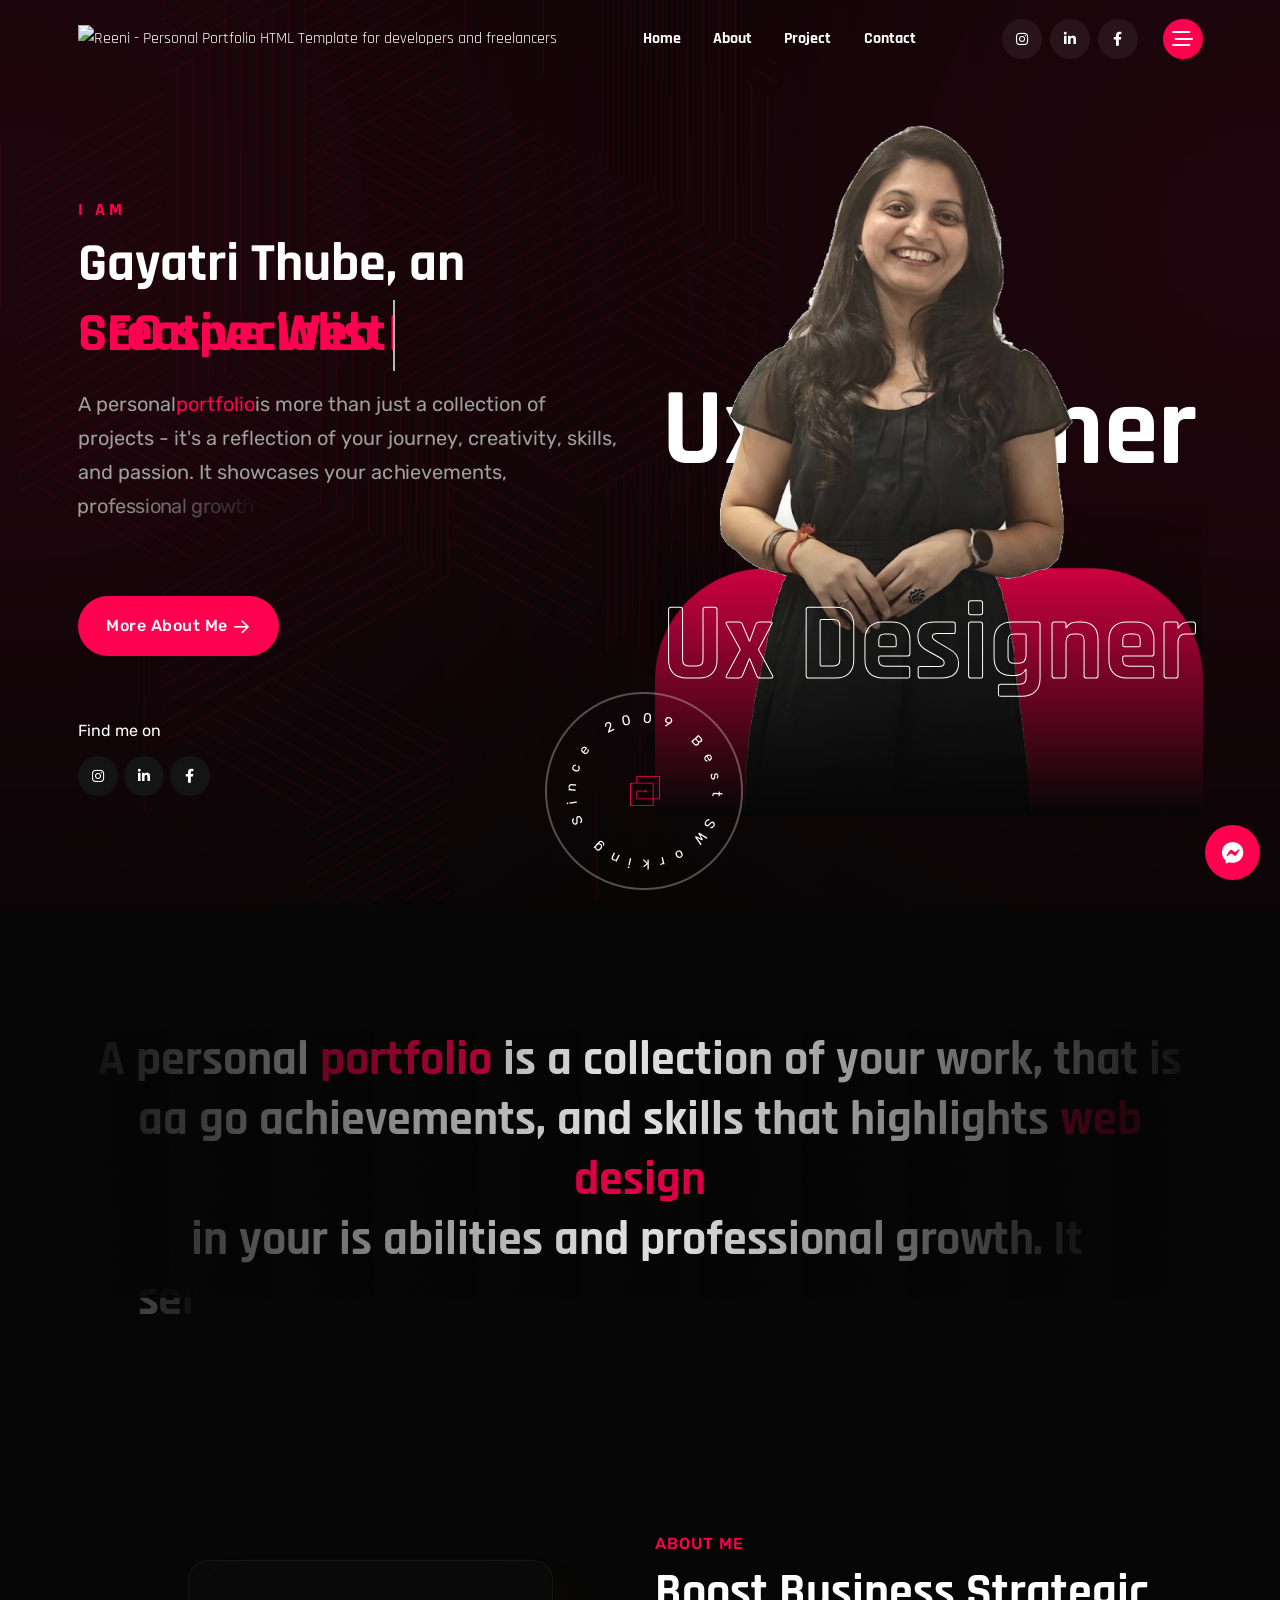
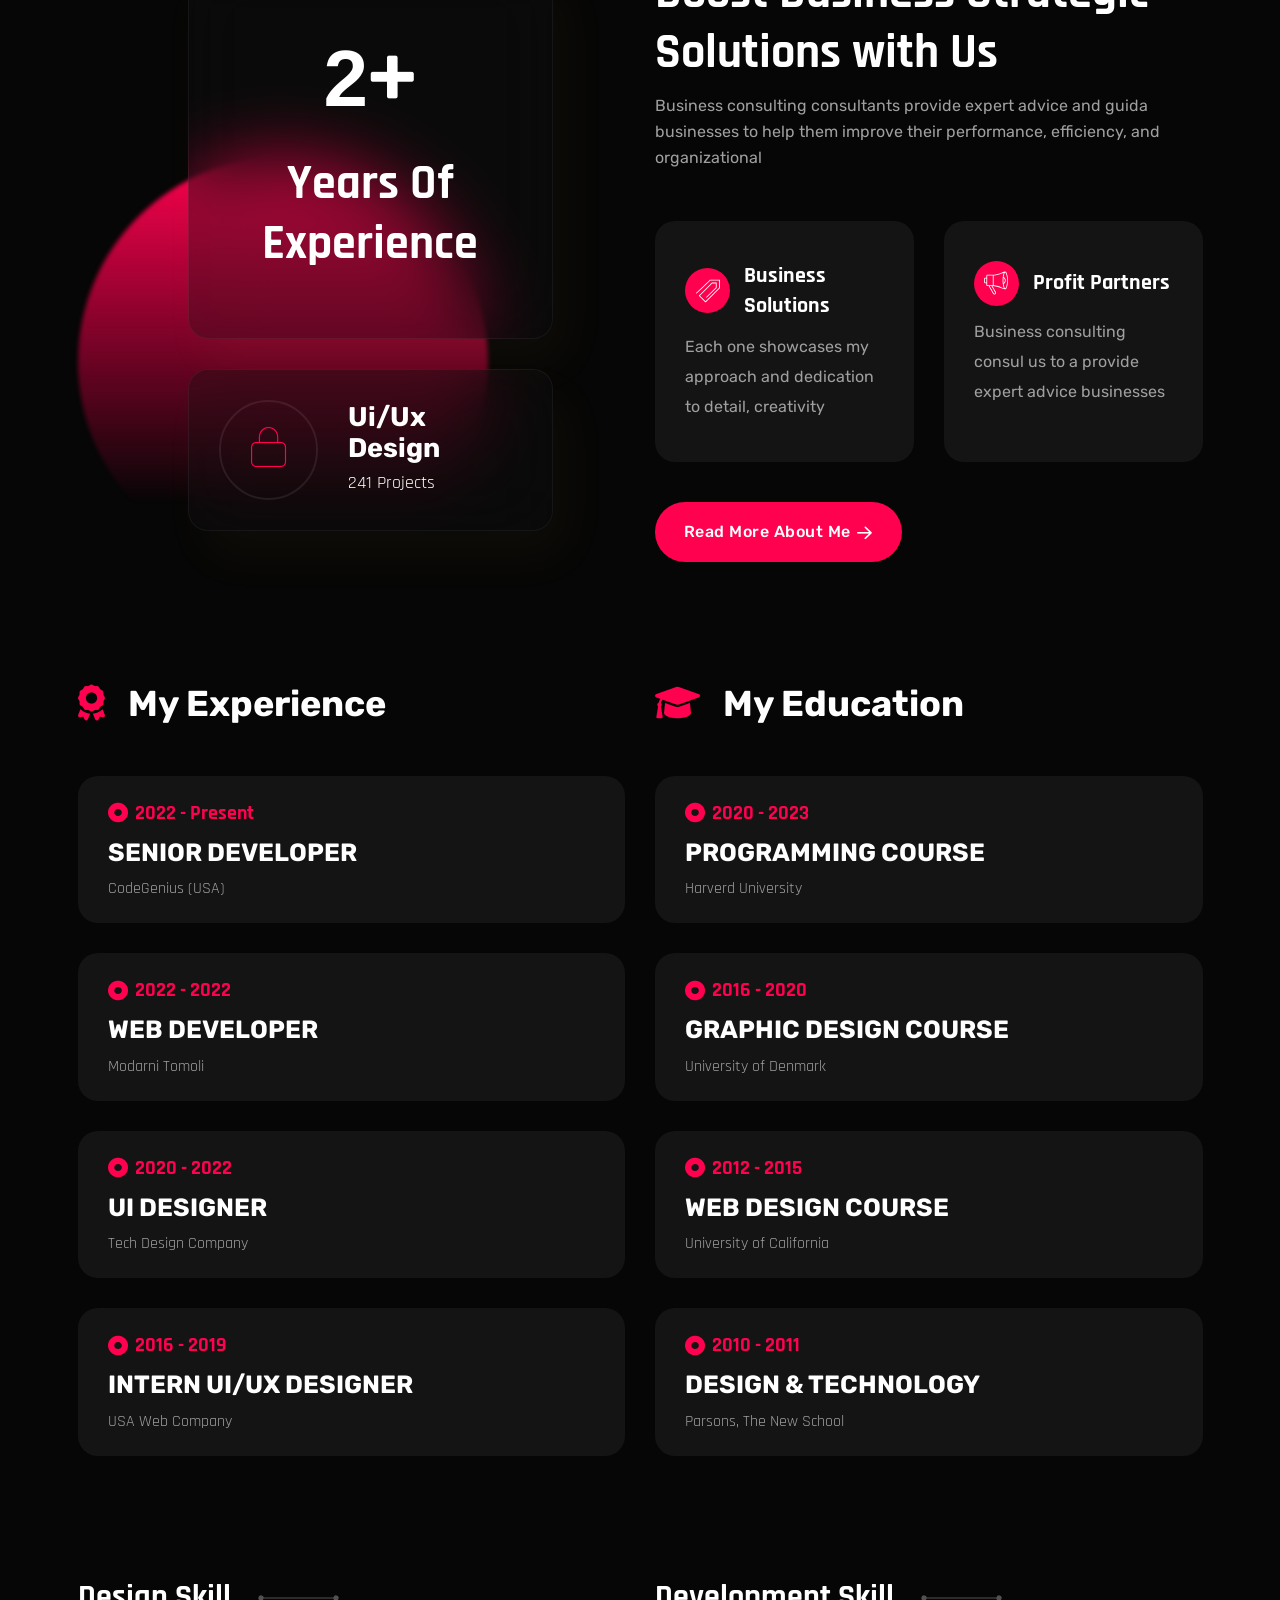
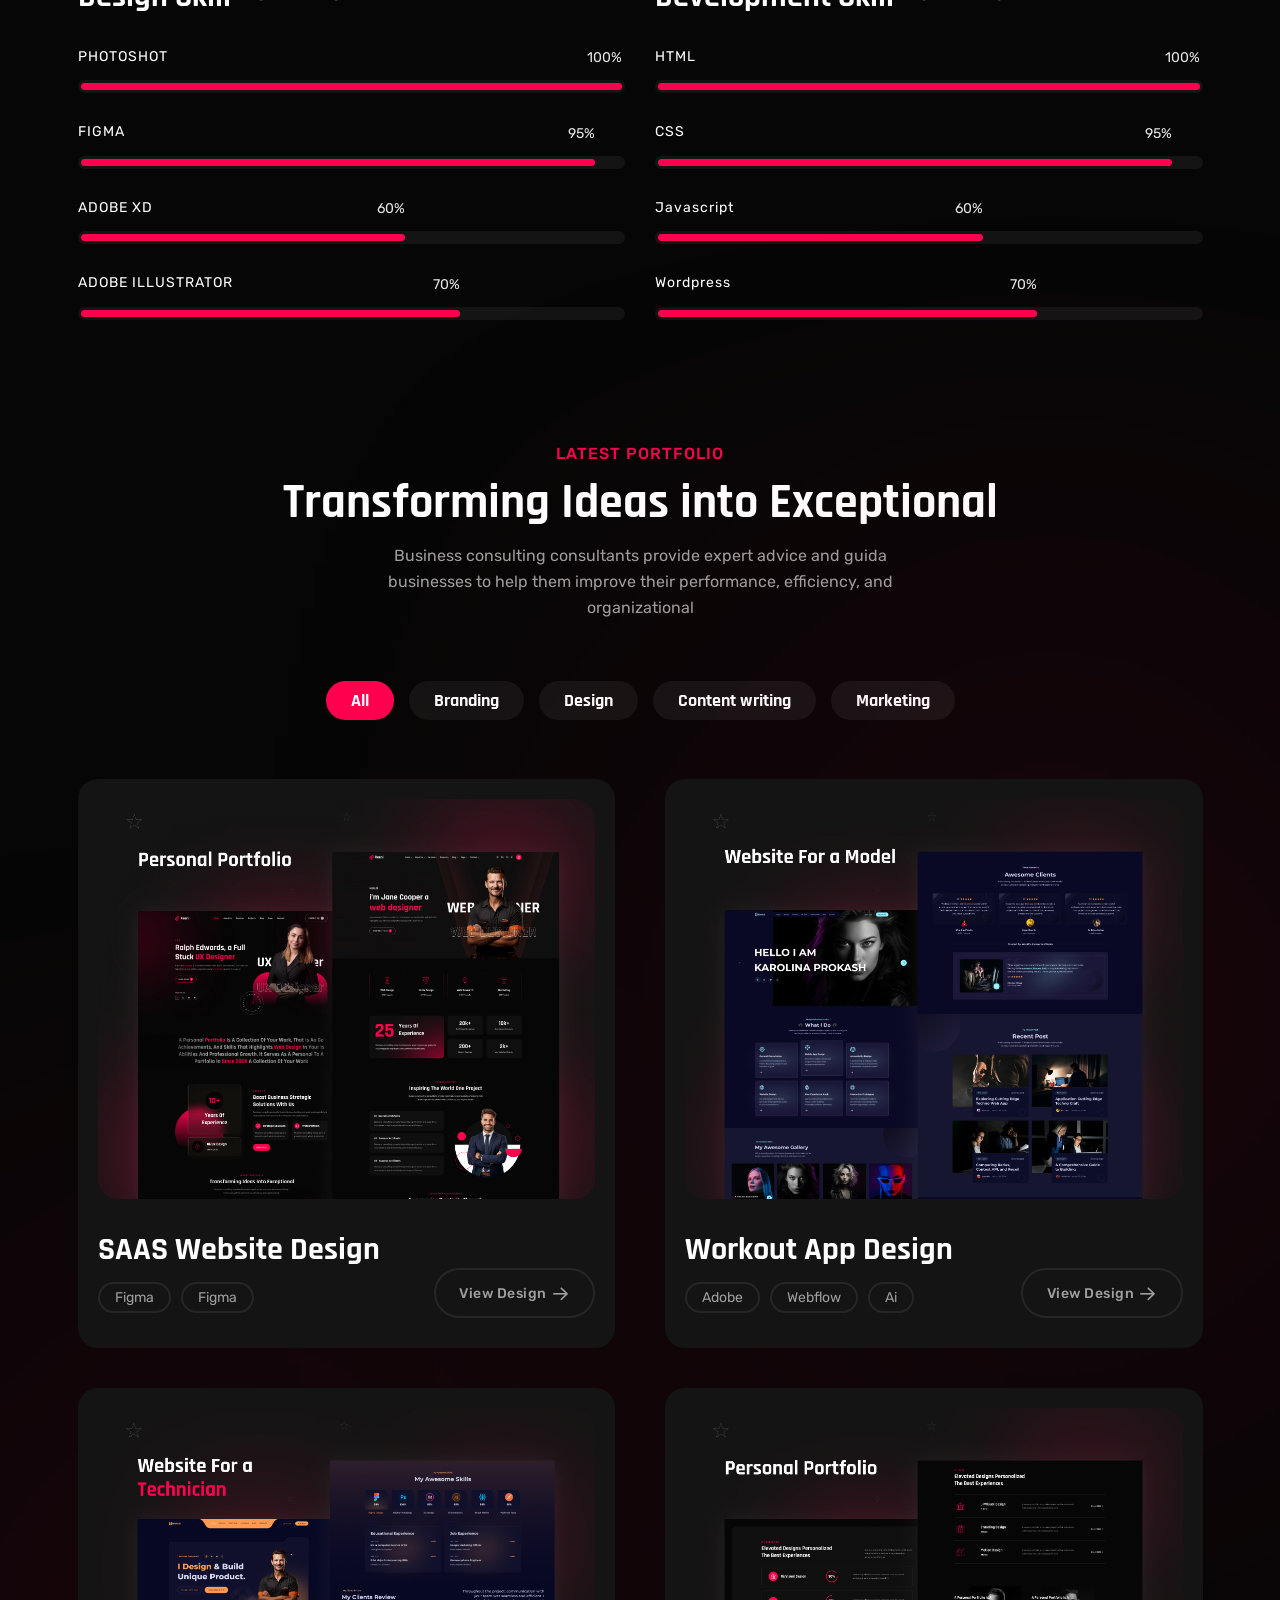
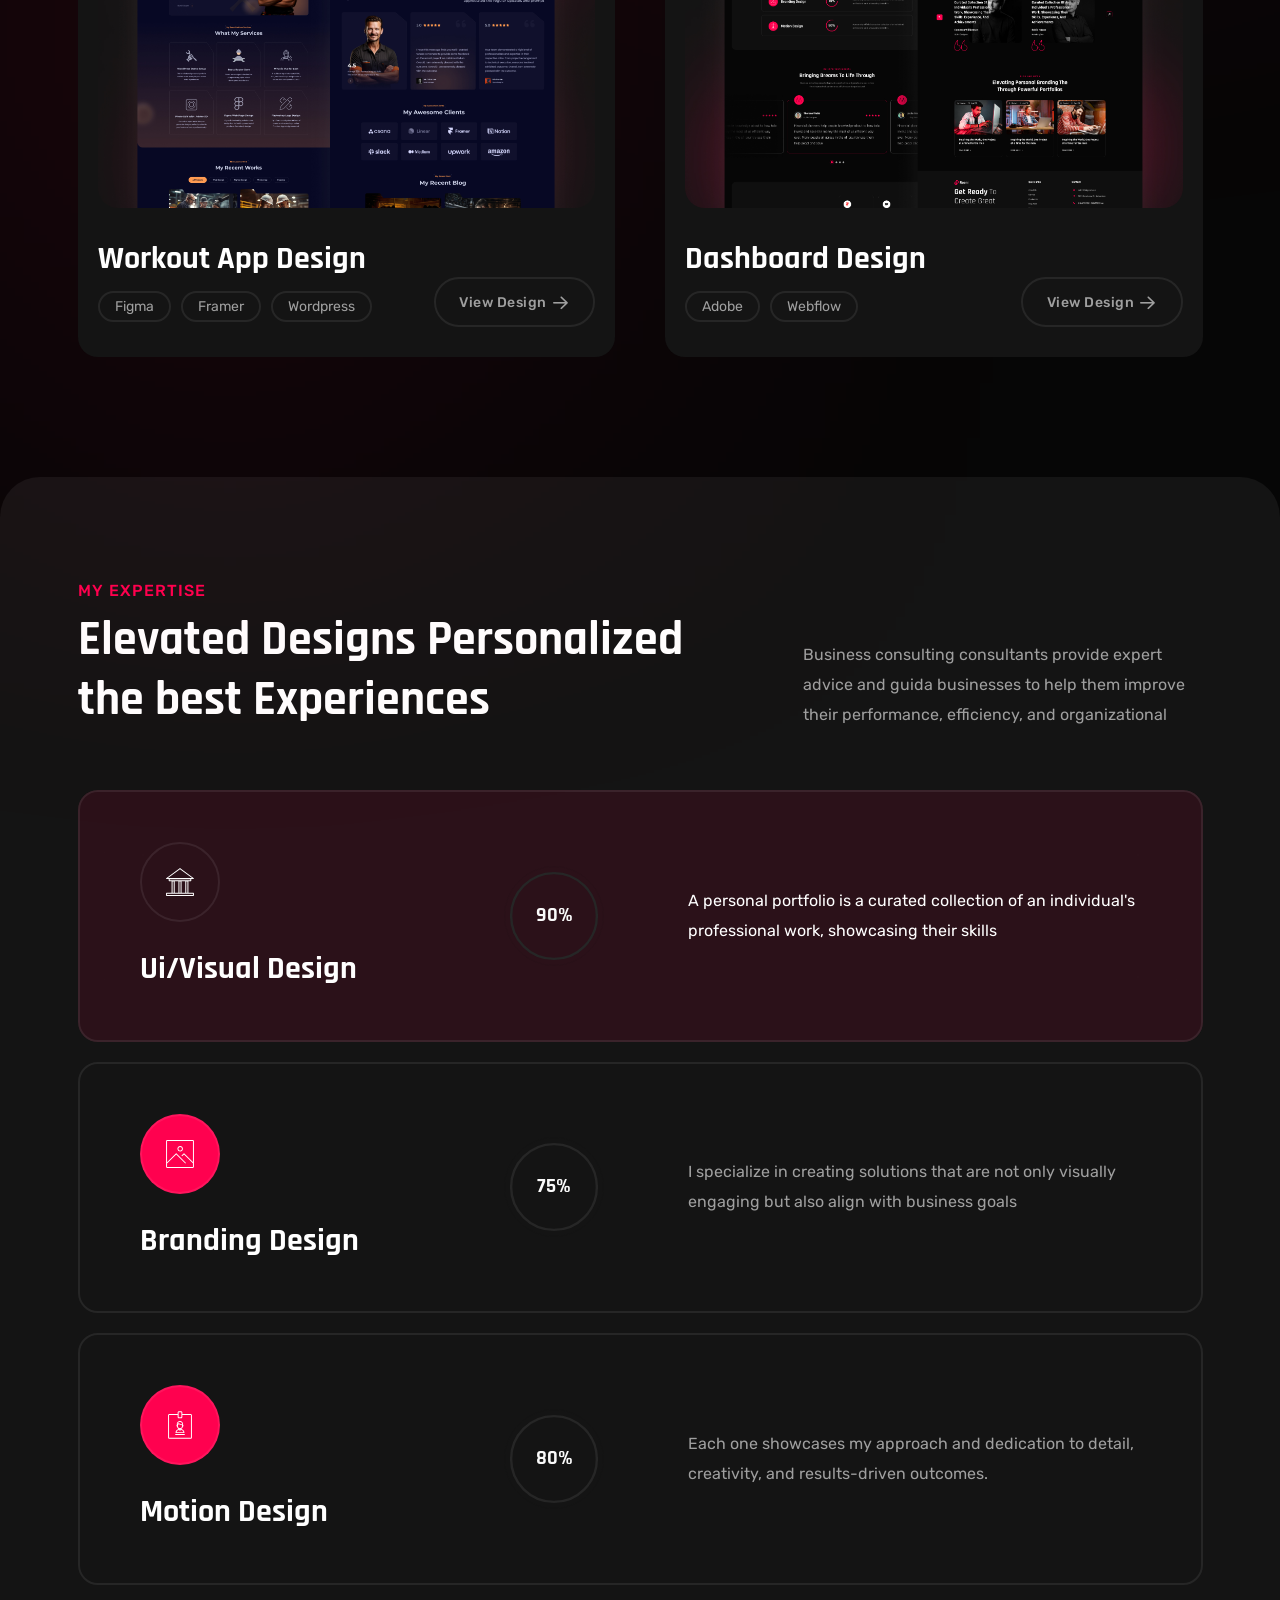
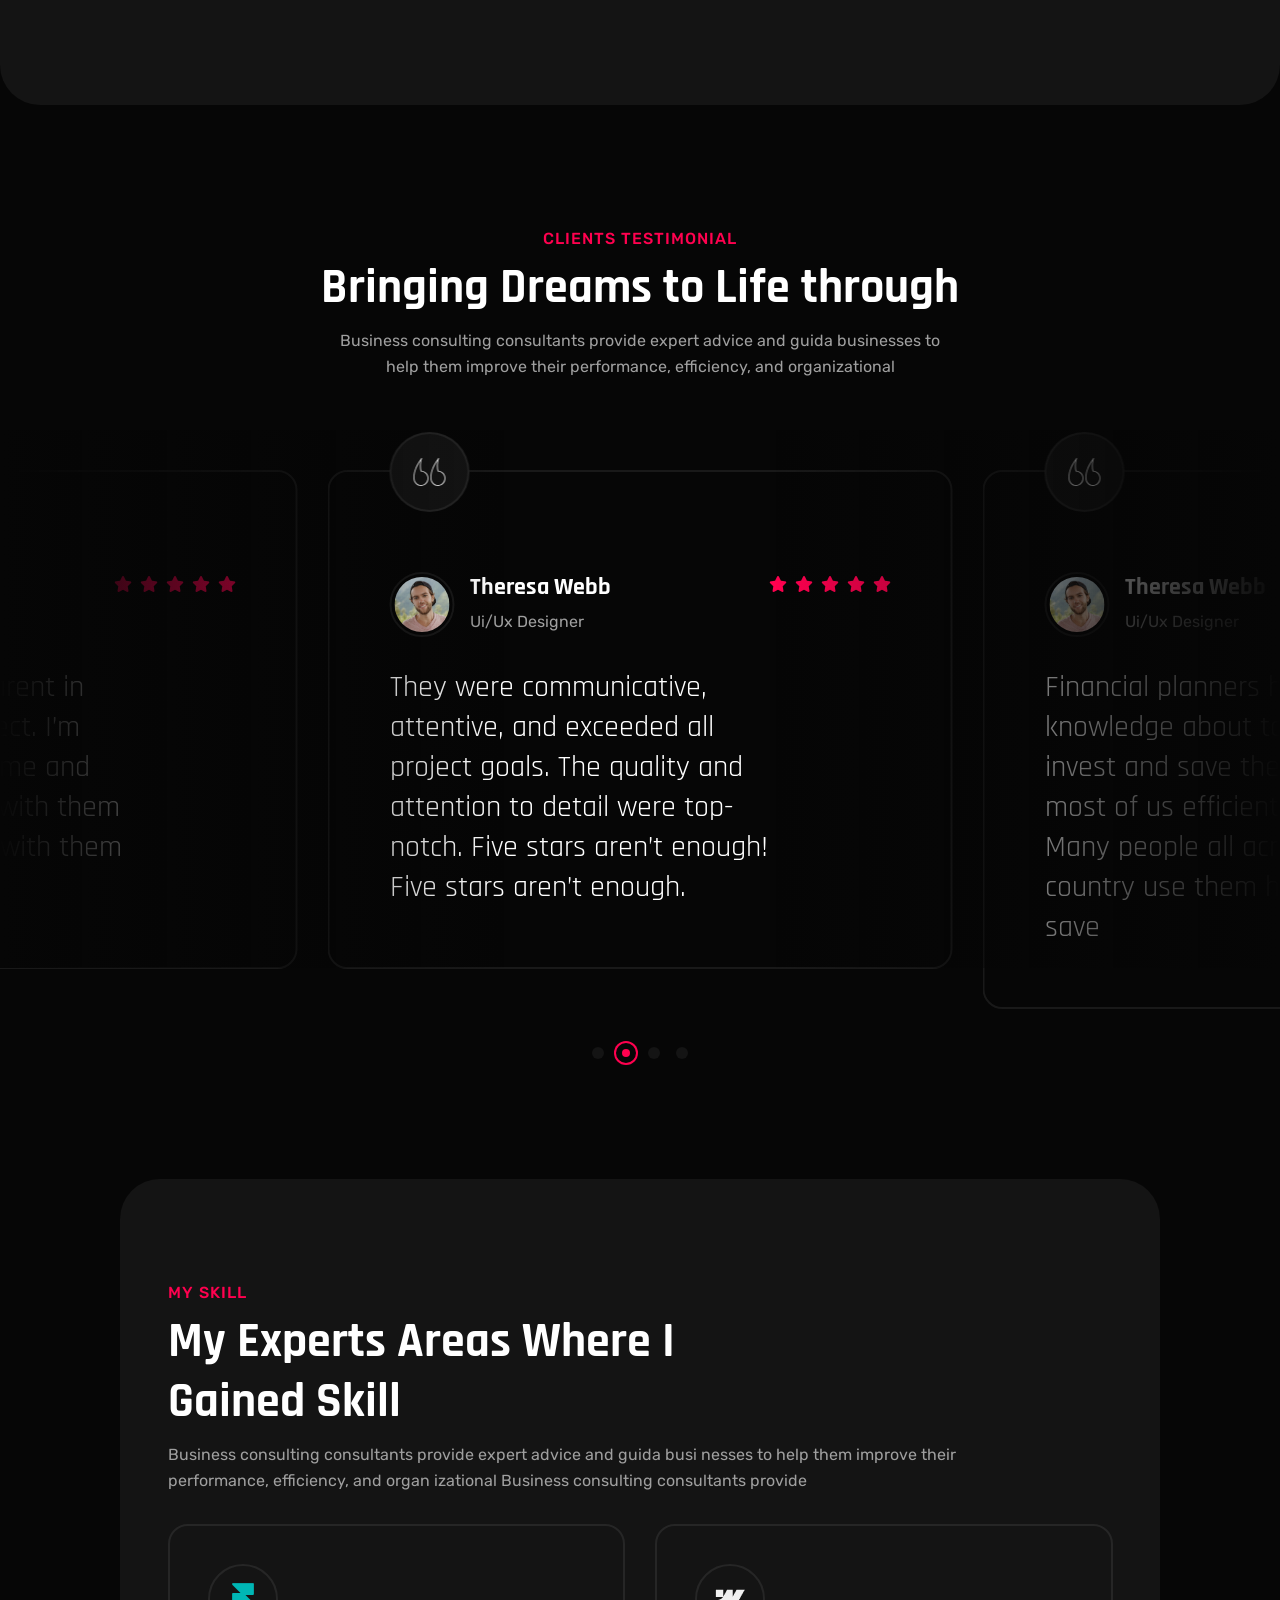
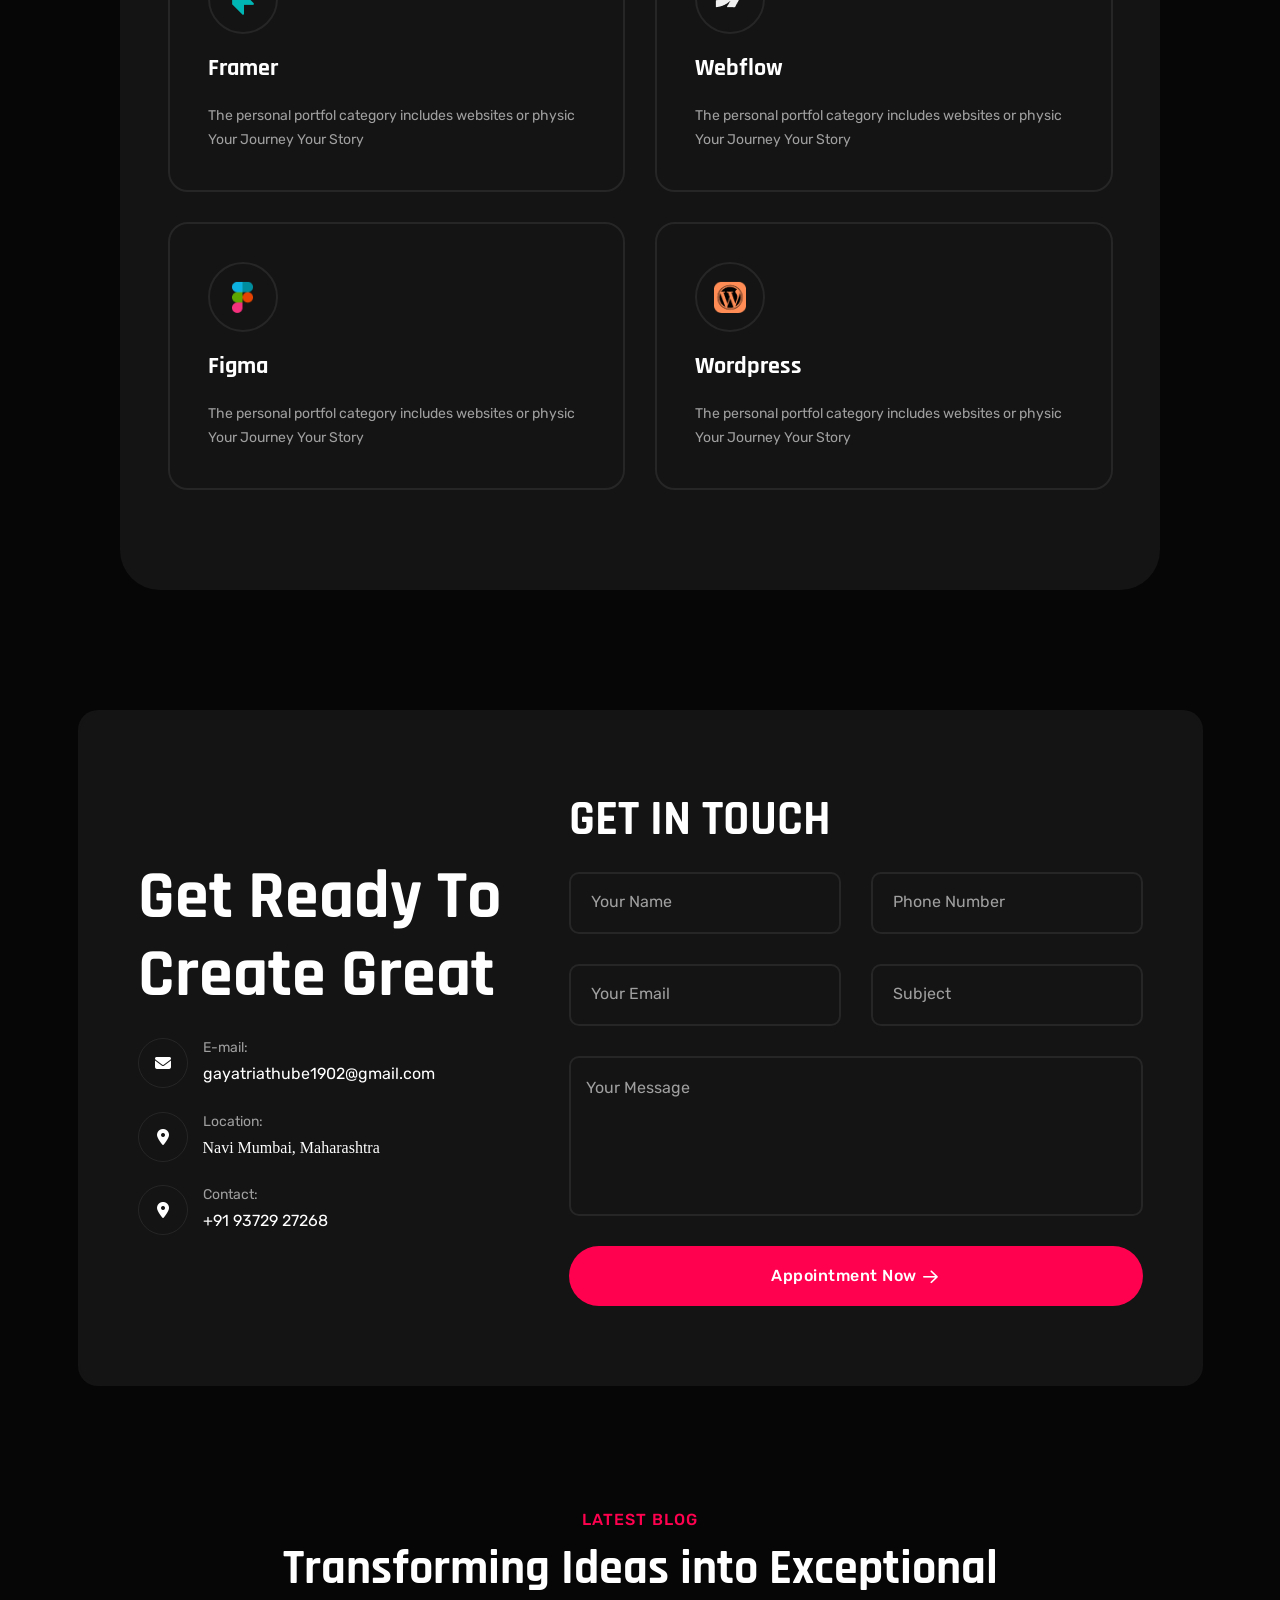
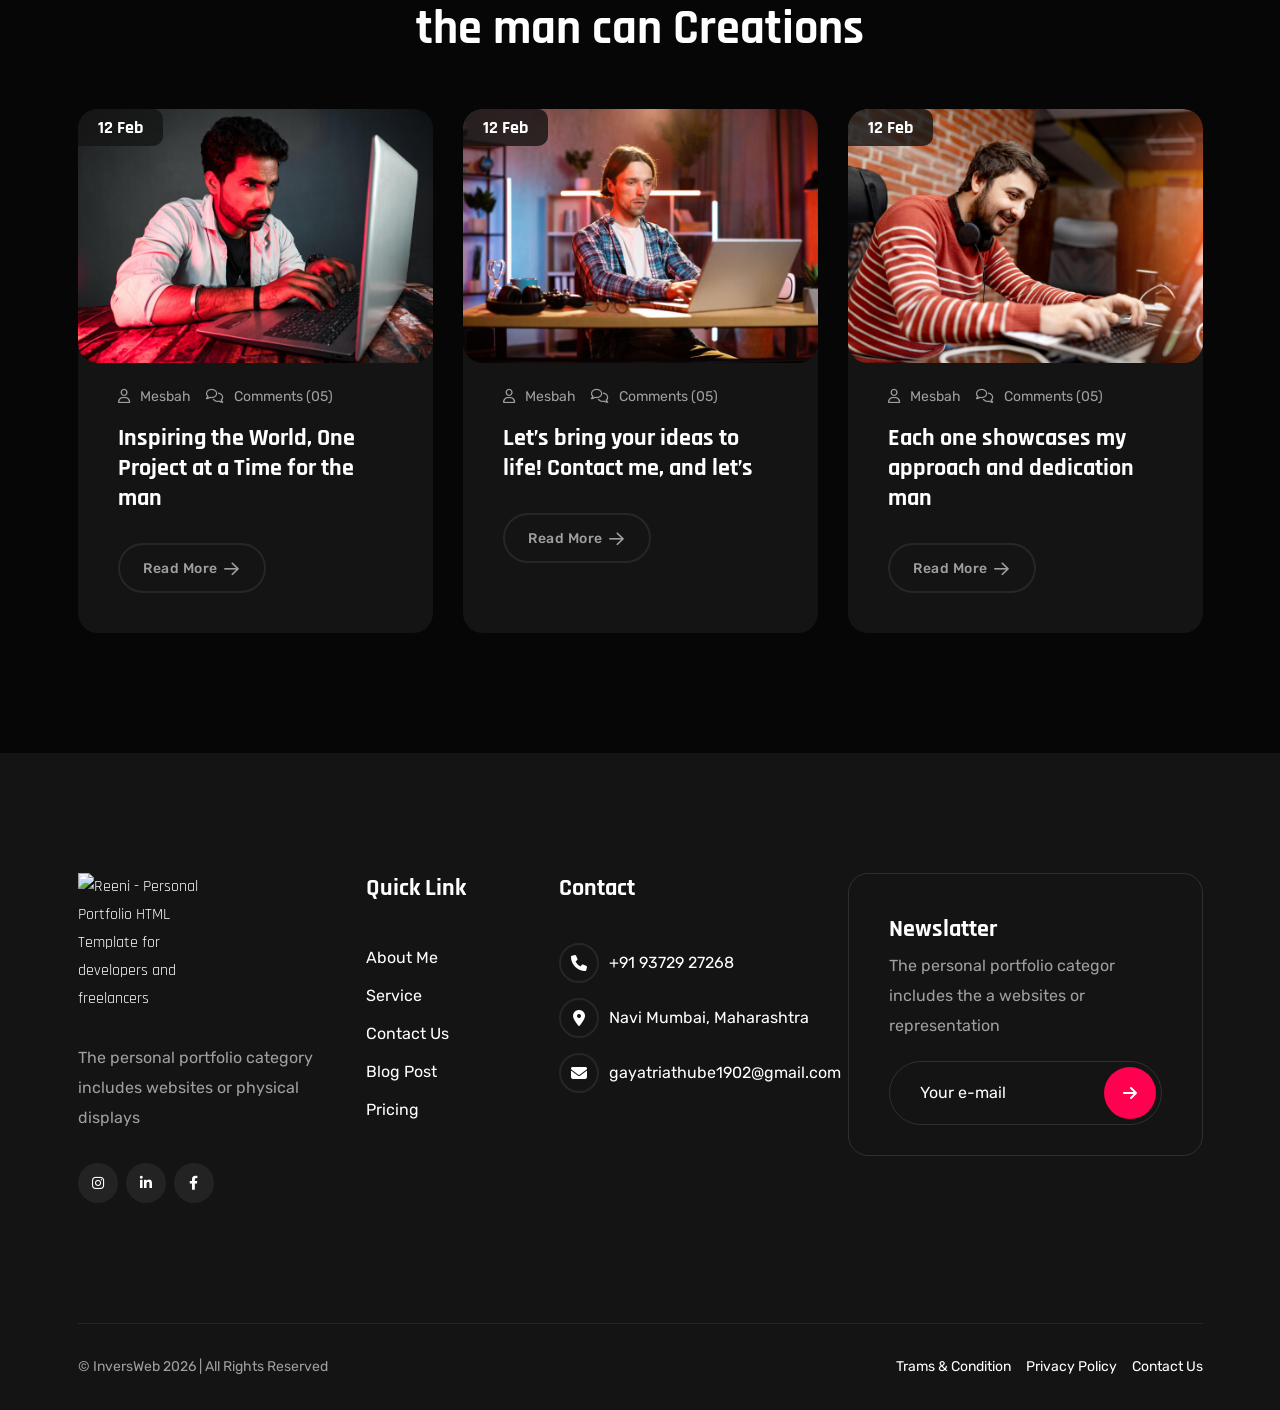
==== commit 52b3ba3c: "Add files via upload" ====
--- a/index.html
+++ b/index.html
@@ -5,9 +5,9 @@
     <meta charset="UTF-8">
     <meta http-equiv="X-UA-Compatible" content="IE=edge">
     <meta name="viewport" content="width=device-width, initial-scale=1.0">
-    <meta name="description" content="Reeni is a modern personal portfolio template for designers, developers, content writer, cleaner, programmer, fashion designer, model, Influencer and freelancers. Fully responsive, SEO-friendly, Bootstrap and easy to customize.">
+    <meta name="description" content="">
     <link rel="shortcut icon" type="image/x-icon" href="assets/images/favicon.svg">
-    <title>Home 02 Reeni - Personal Portfolio HTML Template | Freelancer & Developer Portfolio</title>
+    <title>Freelancer & Developer Portfolio</title>
     <!-- Bootstrap min css -->
     <link rel="stylesheet" href="assets/css/vendor/fontawesome.css">
     <link rel="stylesheet" href="assets/css/plugins/swiper.css">
@@ -28,35 +28,18 @@
                     <div class="header-content">
                         <div class="logo">
                             <a href="index.html">
-                                <img class="logo-dark" src="assets/images/logo/white-logo-reeni.png" alt="Reeni - Personal Portfolio HTML Template for developers and freelancers">
+                                <img class="logo-dark" src="assets/images/logo/gayatri-logo.png" alt="Reeni - Personal Portfolio HTML Template for developers and freelancers">
                                 <img class="logo-white" src="assets/images/logo/logo-white.png" alt="Reeni - Personal Portfolio HTML Template for developers and freelancers">
                             </a>
                         </div>
                         <nav class="tmp-mainmenu-nav d-none d-xl-block">
                             <ul class="tmp-mainmenu">
-                                <li>
-                                    <a href="#">Home
-                                    </a>
-                                    <!-- <ul class="submenu">
-            <li><a href="index.html">Home 01</a></li>
-            <li><a href="index-02.html">Home 02</a></li>
-            <li><a href="index-03.html">Home 03</a></li>
-            <li><a href="index-04.html">Home 04</a></li>
-            <li><a href="index-05.html">Home 05</a></li>
-            <li><a href="index-06.html">Home 06</a></li>
-            <li><a href="index-07.html">Home 07</a></li>
-            <li><a href="index-08.html">Home 08</a></li>
-            <li><a href="index-09.html">Home 09</a></li>
-            <li><a href="index-10.html">Home 10</a></li>
-            <li><a href="index-11.html">Home 11</a></li>
-            <li><a href="index-12.html">Home 12</a></li>
-            <li><a href="index-13.html">Home 13</a></li>
-        </ul> -->
+                                <li><a href="#">Home</a>
                                 </li>
                                 <li>
-                                    <a href="about.html">About</a>
+                                    <a href="#">About</a>
                                 </li>
-                                <li class="has-dropdown">
+                                <!-- <li class="has-dropdown">
                                     <a href="#">Services
                                         <i class="fa-regular fa-chevron-down"></i>
                                     </a>
@@ -74,20 +57,20 @@
                                         <li><a href="blog-col-4.html">Blog Column 3</a></li>
                                         <li><a href="blog-details.html">Blog Details</a></li>
                                     </ul>
-                                </li>
+                                </li> -->
                                 <li class="has-dropdown">
                                     <a href="#">Project
-                                        <i class="fa-regular fa-chevron-down"></i>
+                                        <!-- <i class="fa-regular fa-chevron-down"></i> -->
                                     </a>
-                                    <ul class="submenu">
+                                    <!-- <ul class="submenu">
                                         <li><a href="project.html">Project</a></li>
                                         <li><a href="project-style-two.html">Project Style 2</a></li>
                                         <li><a href="project-style-three.html">Project Style 3</a></li>
                                         <li><a href="project-details.html">Project Details</a></li>
-                                    </ul>
+                                    </ul> -->
                                 </li>
                                 <li>
-                                    <a href="contact.html">Contact</a>
+                                    <a href="#">Contact</a>
                                 </li>
                             </ul>
 
@@ -97,7 +80,6 @@
                                 <div class="social-link">
                                     <a href="#"><i class="fa-brands fa-instagram"></i></a>
                                     <a href="#"><i class="fa-brands fa-linkedin-in"></i></a>
-                                    <a href="#"><i class="fa-brands fa-twitter"></i></a>
                                     <a href="#"><i class="fa-brands fa-facebook-f"></i></a>
                                 </div>
                             </div>
@@ -122,7 +104,7 @@
             <div class="inner">
                 <div class="top-area">
                     <a href="index.html" class="logo">
-                        <img class="logo-dark" src="assets/images/logo/white-logo-reeni.png" alt="Reeni - Personal Portfolio HTML Template for developers and freelancers">
+                        <img class="logo-dark" src="assets/images/logo/gayatri-logo.png" alt="Reeni - Personal Portfolio HTML Template for developers and freelancers">
                         <img class="logo-white" src="assets/images/logo/logo-white.png" alt="Reeni - Personal Portfolio HTML Template for developers and freelancers">
                     </a>
                     <div class="close-icon-area">
@@ -177,7 +159,6 @@
                         <div class="social-link">
                             <a href="#"><i class="fa-brands fa-instagram"></i></a>
                             <a href="#"><i class="fa-brands fa-linkedin-in"></i></a>
-                            <a href="#"><i class="fa-brands fa-twitter"></i></a>
                             <a href="#"><i class="fa-brands fa-facebook-f"></i></a>
                         </div>
                     </div>
@@ -194,7 +175,7 @@
                 <div class="header-top">
                     <div class="logo">
                         <a href="index.html" class="logo-area">
-                            <img class="logo-dark" src="assets/images/logo/white-logo-reeni.png" alt="Reeni - Personal Portfolio HTML Template for developers and freelancers">
+                            <img class="logo-dark" src="assets/images/logo/gayatri-logo.png" alt="Reeni - Personal Portfolio HTML Template for developers and freelancers">
                             <img class="logo-white" src="assets/images/logo/logo-white.png" alt="Reeni - Personal Portfolio HTML Template for developers and freelancers">
                         </a>
 
@@ -226,37 +207,7 @@
         </ul> -->
                     </li>
                     <li>
-                        <a href="about.html">About</a>
-                    </li>
-                    <li class="has-dropdown">
-                        <a href="#">Services
-                            <i class="fa-regular fa-chevron-down"></i>
-                        </a>
-                        <ul class="submenu">
-                            <li><a href="service.html">Service</a></li>
-                            <li><a href="service-details.html">Service Details</a></li>
-                        </ul>
-                    </li>
-                    <li class="has-dropdown">
-                        <a href="#">Blog
-                            <i class="fa-regular fa-chevron-down"></i>
-                        </a>
-                        <ul class="submenu">
-                            <li><a href="blog.html">Blog Classic</a></li>
-                            <li><a href="blog-col-4.html">Blog Column 3</a></li>
-                            <li><a href="blog-details.html">Blog Details</a></li>
-                        </ul>
-                    </li>
-                    <li class="has-dropdown">
-                        <a href="#">Project
-                            <i class="fa-regular fa-chevron-down"></i>
-                        </a>
-                        <ul class="submenu">
-                            <li><a href="project.html">Project</a></li>
-                            <li><a href="project-style-two.html">Project Style 2</a></li>
-                            <li><a href="project-style-three.html">Project Style 3</a></li>
-                            <li><a href="project-details.html">Project Details</a></li>
-                        </ul>
+                        <a href="#">About</a>
                     </li>
                     <li>
                         <a href="contact.html">Contact</a>
@@ -269,7 +220,6 @@
                     <div class="social-link">
                         <a href="#"><i class="fa-brands fa-instagram"></i></a>
                         <a href="#"><i class="fa-brands fa-linkedin-in"></i></a>
-                        <a href="#"><i class="fa-brands fa-twitter"></i></a>
                         <a href="#"><i class="fa-brands fa-facebook-f"></i></a>
                     </div>
                 </div>
@@ -290,7 +240,7 @@
                     <div class="col-lg-6 order-lg-2">
                         <div class="banner-right-content">
                             <div class="main-img">
-                                <img class="tmp-scroll-trigger tmp-zoom-in animation-order-1" src="assets/images/banner/gayatri.png" alt="banner-img">
+                                <img class="tmp-scroll-trigger tmp-zoom-in animation-order-1" src="assets/images/banner/gayatri.png" alt="banner-img" style="margin-top: -110px;">
                                 <h2 class="banner-big-text-1 up-down-2">Ux Designer</h2>
                                 <h2 class="banner-big-text-2 up-down">Ux Designer</h2>
                                 <div class="benner-two-bg-red-img">
@@ -312,29 +262,26 @@
                         <div class="inner">
                             <span class="sub-title tmp-scroll-trigger tmp-fade-in animation-order-1">I am</span>
                             <h1 class="title tmp-scroll-trigger tmp-fade-in animation-order-2">
-                                Ralph Edwards, a Full Stuck <br>
+                                Gayatri Thube, an <br>
                                 <span class="header-caption">
                                     <span class="cd-headline clip is-full-width">
                                         <span class="cd-words-wrapper">
-                                            <b class="is-visible theme-gradient">Web Designer</b>
                                             <b class="is-hidden theme-gradient">Web Developer</b>
+                                            <b class="is-visible theme-gradient">Creative Web Designer</b>
+                                            <b class="is-hidden theme-gradient">SEO specialist</b>
                                             <b class="is-hidden theme-gradient">UI/UX Designer</b>
-                                            <b class="is-hidden theme-gradient">Stylish Model</b>
-                                            <b class="is-hidden theme-gradient">Content Writer</b>
                                         </span>
                                 </span>
                                 </span>
                             </h1>
-                            <p class="disc tmp-scroll-trigger inv-title-animation-wrap tmp-fade-in animation-order-3"> A personal
-                                <span>portfolio</span> is a collection of your work, that is
-                                achievements, and skills that highlights in your abilities and professional <span>web
-                                    design</span> growth. It serves as
+                            <p class="disc tmp-scroll-trigger inv-title-animation-wrap tmp-fade-in animation-order-3">
+                                A personal <span> portfolio </span> is more than just a collection of projects - it's a reflection of your journey, creativity, skills, and passion. It showcases your achievements, professional growth, and the value you bring through thoughtful design and innovative web solutions.
                             </p>
                             <div class="button-area-banner-two tmp-scroll-trigger tmp-fade-in animation-order-4">
 
                                 <a class="tmp-btn hover-icon-reverse radius-round" href="about.html">
                                     <span class="icon-reverse-wrapper">
-                                        <span class="btn-text">More About Us</span>
+                                        <span class="btn-text">More About Me</span>
                                     <span class="btn-icon"><i class="fa-sharp fa-regular fa-arrow-right"></i></span>
                                     <span class="btn-icon"><i class="fa-sharp fa-regular fa-arrow-right"></i></span>
                                     </span>
@@ -345,7 +292,6 @@
                                 <div class="social-link banner">
                                     <a href="#"><i class="fa-brands fa-instagram"></i></a>
                                     <a href="#"><i class="fa-brands fa-linkedin-in"></i></a>
-                                    <a href="#"><i class="fa-brands fa-twitter"></i></a>
                                     <a href="#"><i class="fa-brands fa-facebook-f"></i></a>
                                 </div>
                             </div>
@@ -390,7 +336,7 @@
                 <div class="col-lg-6">
                     <div class="about-us-left-content-wrap bg-vactor-one">
                         <div class="years-of-experience-card tmp-scroll-trigger tmp-fade-in animation-order-1">
-                            <h2 class="counter card-title"><span class="odometer" data-count="10">00</span>+
+                            <h2 class="counter card-title"><span class="odometer" data-count="2">00</span>+
                             </h2>
                             <p class="card-para">years of experience</p>
                         </div>
@@ -1782,21 +1728,21 @@
                                     <span class="ft-icon"><i class="fa-solid fa-envelope"></i></span>
                                     <div class="ft-link-wrap">
                                         <h4 class="link-title">E-mail:</h4>
-                                        <a href="#">nafiz125@gmail.com</a>
+                                        <a href="#">gayatriathube1902@gmail.com</a>
                                     </div>
                                 </li>
                                 <li class="tmp-scroll-trigger tmp-fade-in animation-order-2">
                                     <span class="ft-icon"><i class="fa-solid fa-location-dot"></i></span>
-                                    <div class="ft-link-wrap">
+                                    <div class="ft-link-wrap" style="font-family: Poppins;">
                                         <h4 class="link-title">Location:</h4>
-                                        <div>3891 Ranchview Dr. Richardson</div>
+                                        <div>Navi Mumbai, Maharashtra</div>
                                     </div>
                                 </li>
                                 <li class="tmp-scroll-trigger tmp-fade-in animation-order-3 tmp-link-animation">
                                     <span class="ft-icon"><i class="fa-solid fa-location-dot"></i></span>
                                     <div class="ft-link-wrap">
                                         <h4 class="link-title">Contact:</h4>
-                                        <a href="#">01245789321</a>
+                                        <a href="#">+91 93729 27268</a>
                                     </div>
                                 </li>
                             </ul>
@@ -1999,7 +1945,7 @@
                         <div class="single-footer-wrapper border-right mr--20">
                             <div class="logo">
                                 <a href="index.html">
-                                    <img src="assets/images/logo/white-logo-reeni.png" alt="Reeni - Personal Portfolio HTML Template for developers and freelancers">
+                                    <img src="assets/images/logo/Gayatri-Logo.png" alt="Reeni - Personal Portfolio HTML Template for developers and freelancers">
                                 </a>
                             </div>
                             <p class="description">The personal portfolio category includes websites or physical
@@ -2007,7 +1953,6 @@
                             <div class="social-link footer">
                                 <a href="#"><i class="fa-brands fa-instagram"></i></a>
                                 <a href="#"><i class="fa-brands fa-linkedin-in"></i></a>
-                                <a href="#"><i class="fa-brands fa-twitter"></i></a>
                                 <a href="#"><i class="fa-brands fa-facebook-f"></i></a>
                             </div>
                         </div>
@@ -2038,10 +1983,9 @@
                         <div class="single-footer-wrapper contact-wrap">
                             <h5 class="ft-title">Contact </h5>
                             <ul class="ft-link tmp-scroll-trigger animation-order-1 tmp-link-animation">
-                                <li><span class="ft-icon"><i class="fa-solid fa-phone"></i></span><a href="#">017345 678
-                                        9101</a></li>
-                                <li><span class="ft-icon"><i class="fa-solid fa-location-dot"></i></span>Cumilla,Bangladesh</li>
-                                <li><span class="ft-icon"><i class="fa-solid fa-envelope"></i></span><a href="#">abcd@gmail.com</a></li>
+                                <li><span class="ft-icon"><i class="fa-solid fa-phone"></i></span><a href="#">+91 93729 27268</a></li>
+                                <li><span class="ft-icon"><i class="fa-solid fa-location-dot"></i></span>Navi Mumbai, Maharashtra</li>
+                                <li><span class="ft-icon"><i class="fa-solid fa-envelope"></i></span><a href="#">gayatriathube1902@gmail.com</a></li>
                             </ul>
                         </div>
                     </div>
@@ -2146,31 +2090,6 @@
     </button>
 </div> -->
 
-
-    <div class="demo-button-wrapper">
-        <div class="buy-theme">
-            <a href="https://themeforest.net/item/reeni-personal-portfolio-html-template/56387656" target="_blank">
-                <div class="theme-wrapper">
-                    <div>
-                        <svg width="22" height="22" viewBox="0 0 20 20" fill="none" xmlns="http://www.w3.org/2000/svg">
-                            <path d="M10.9854 19.9999C11.479 19.9999 11.8791 19.5998 11.8791 19.1063C11.8791 18.6127 11.479 18.2126 10.9854 18.2126C10.4919 18.2126 10.0918 18.6127 10.0918 19.1063C10.0918 19.5998 10.4919 19.9999 10.9854 19.9999Z" fill="white">
-                            </path>
-                            <path d="M16.1233 13.0134L11.0833 13.5539C10.9895 13.5633 10.9427 13.4477 11.0177 13.3883L15.9483 9.54819C16.267 9.28572 16.4732 8.87952 16.3857 8.44208C16.2983 7.77341 15.7452 7.33597 15.0453 7.42346L9.68658 8.20773C9.59284 8.22023 9.54285 8.1015 9.61784 8.04213L14.9297 3.98639C15.9764 3.17087 16.0639 1.57107 15.1047 0.639933C14.2329 -0.231832 12.8331 -0.203711 11.9613 0.668055L3.403 9.37634C3.08429 9.72629 2.93743 10.1919 3.02492 10.6855C3.17178 11.4729 3.95605 11.9948 4.74345 11.851L9.3585 10.9105C9.45849 10.8886 9.5116 11.023 9.42724 11.0792L4.30913 14.357C3.66859 14.7632 3.378 15.4912 3.5811 16.2192C3.7842 17.1785 4.74658 17.7315 5.67771 17.5003L13.3299 15.6162C13.4174 15.5943 13.4799 15.6943 13.4236 15.763L12.23 17.2378C11.9113 17.644 12.4331 18.1971 12.8706 17.8784L16.8013 14.6475C17.5012 14.0664 17.0357 12.929 16.1326 13.0165L16.1233 13.0134Z" fill="white"></path>
-                        </svg>
-                    </div>
-                </div>
-            </a>
-        </div>
-        <div class="all-demo show-demo">
-            <div class="demos">
-                <div class="theme-wrapper">
-                    <div>50 Pre-built sites</div>
-                </div>
-            </div>
-        </div>
-    </div>
-
-
     <div class="demo-modal-area">
         <div class="wrapper">
             <div class="tmp-modal-inner">
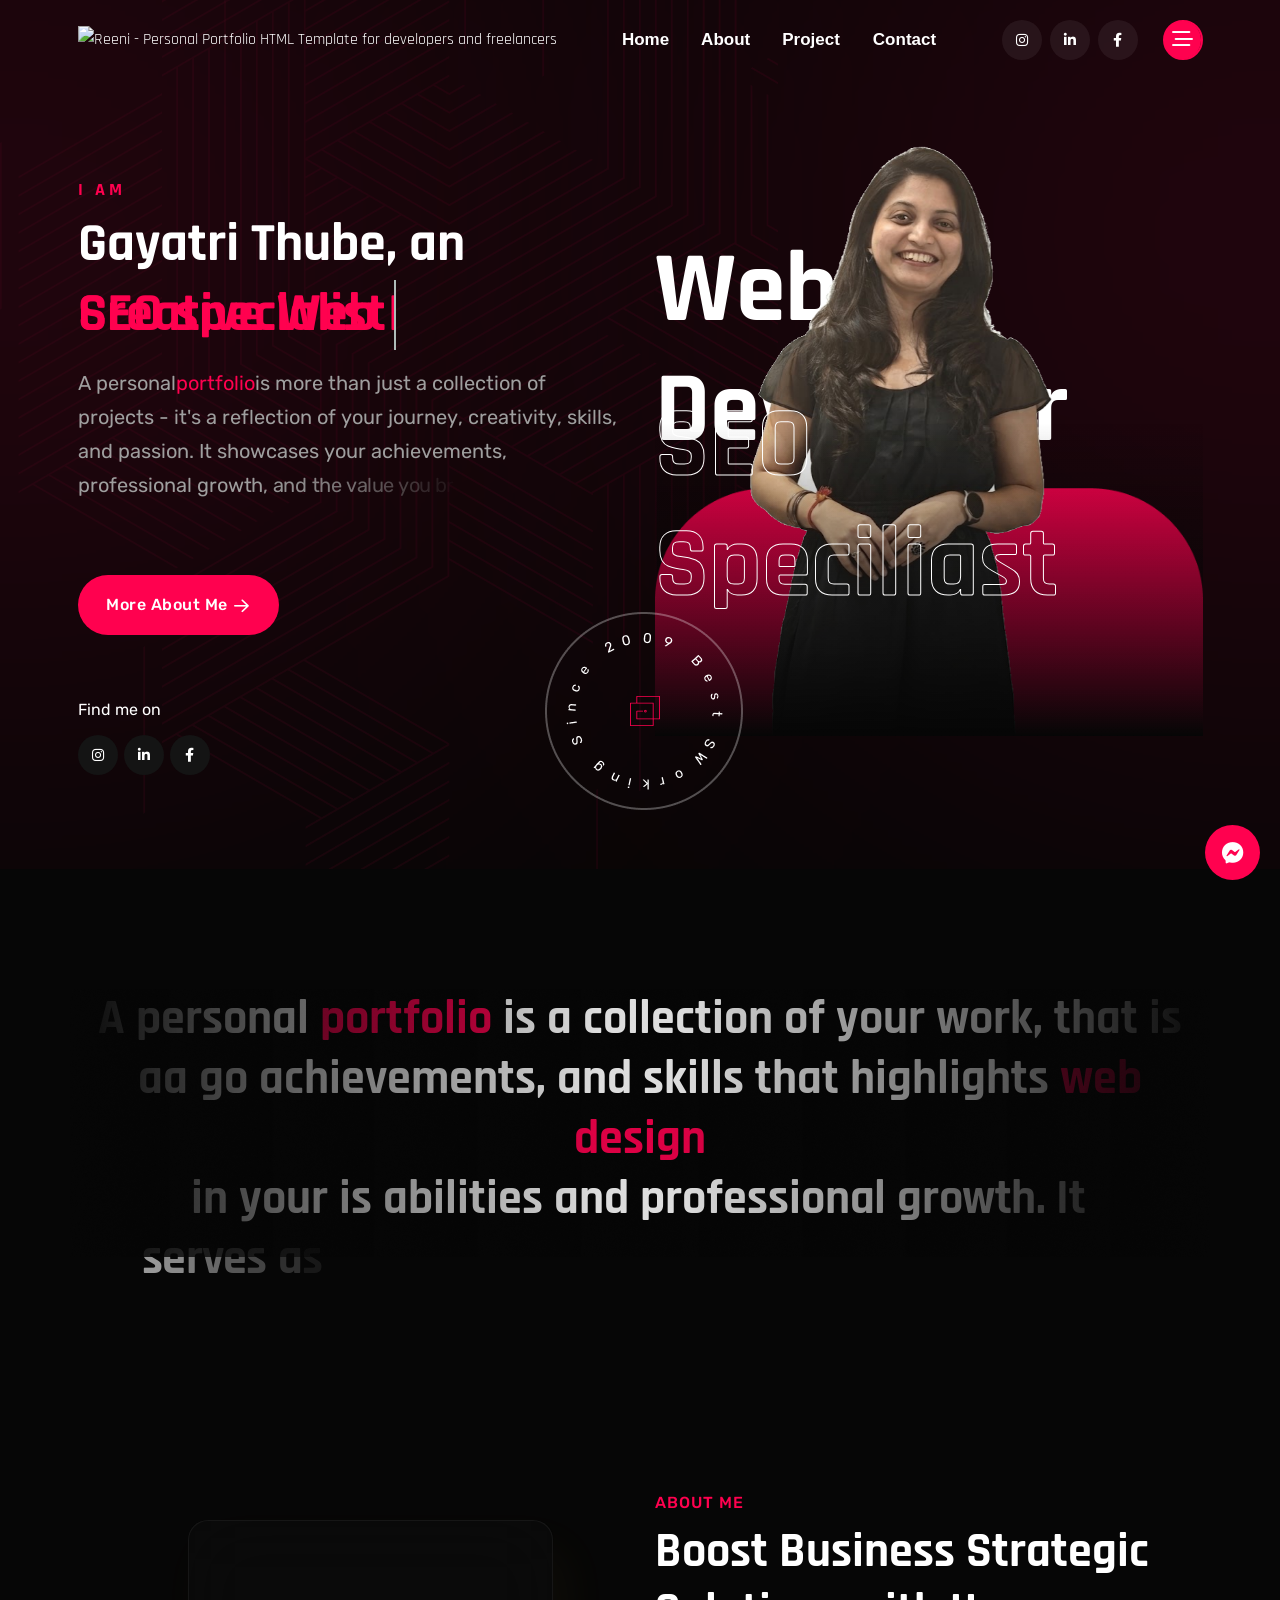
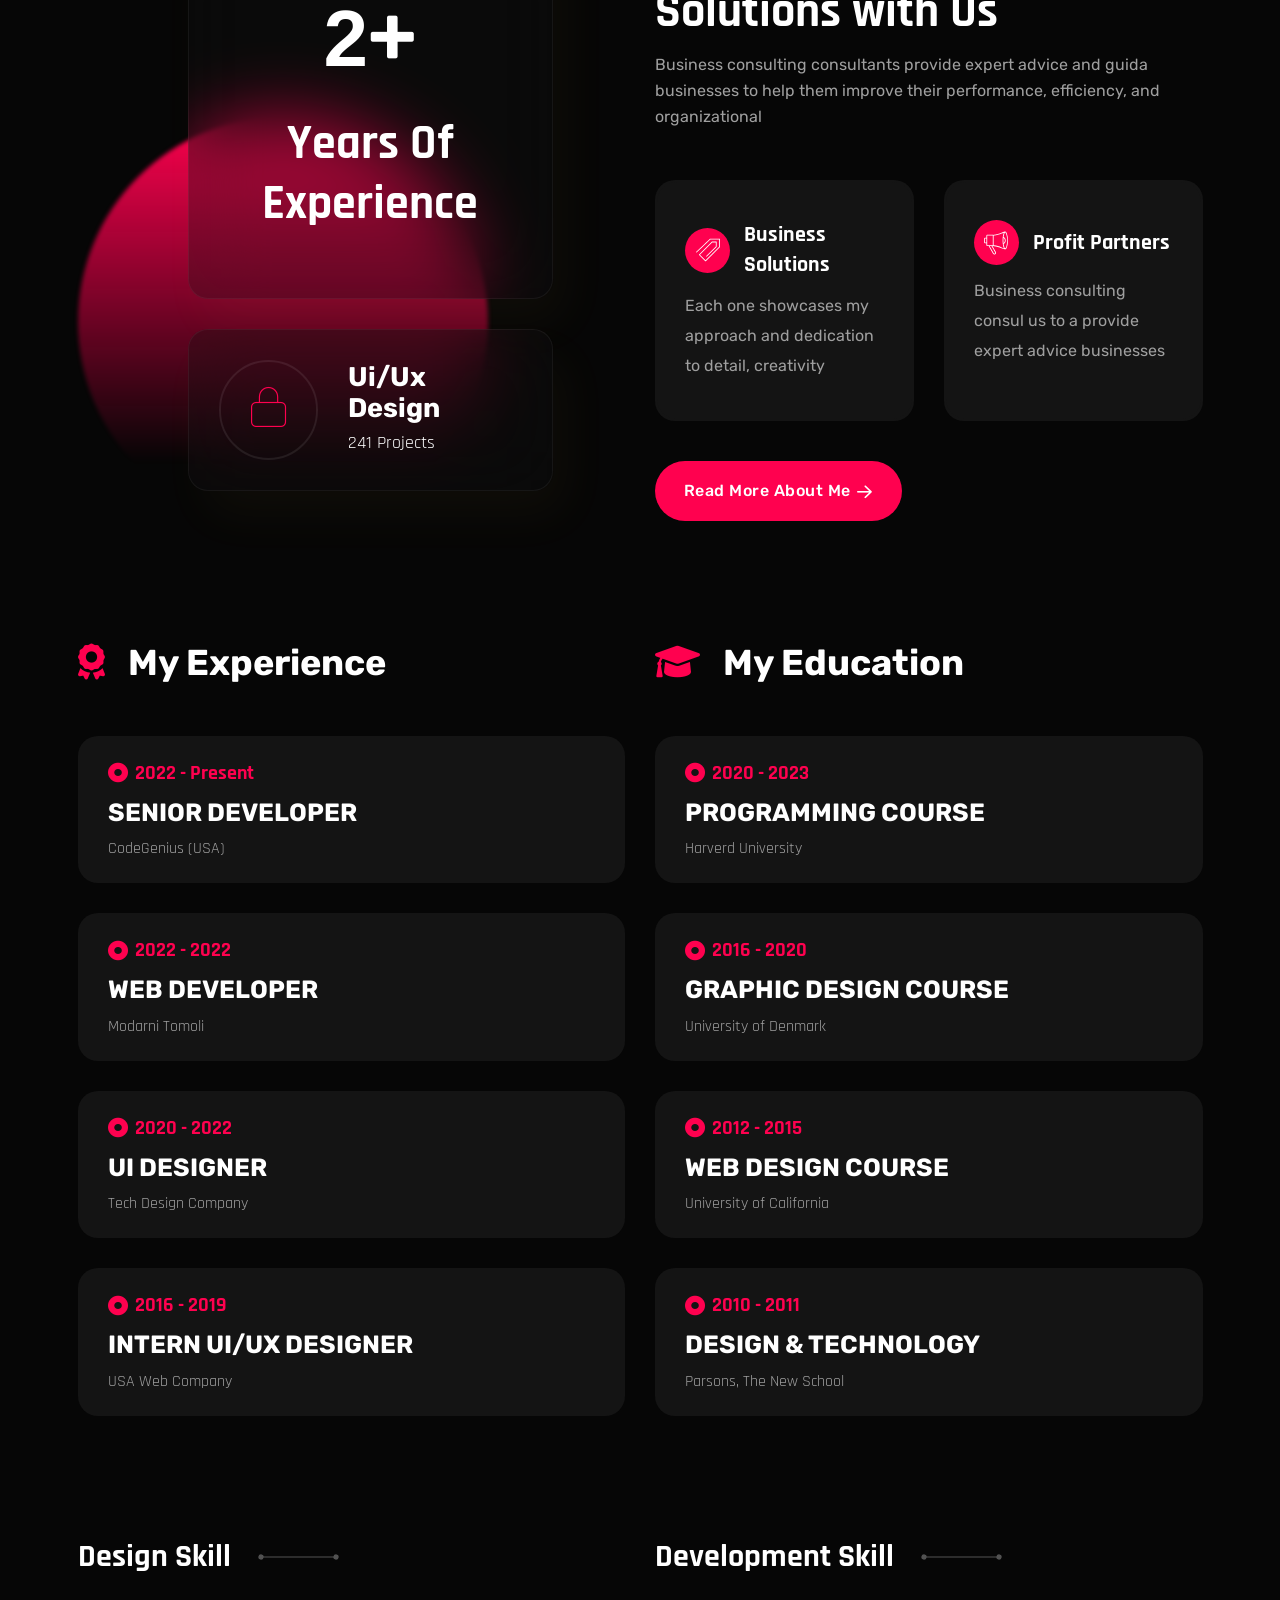
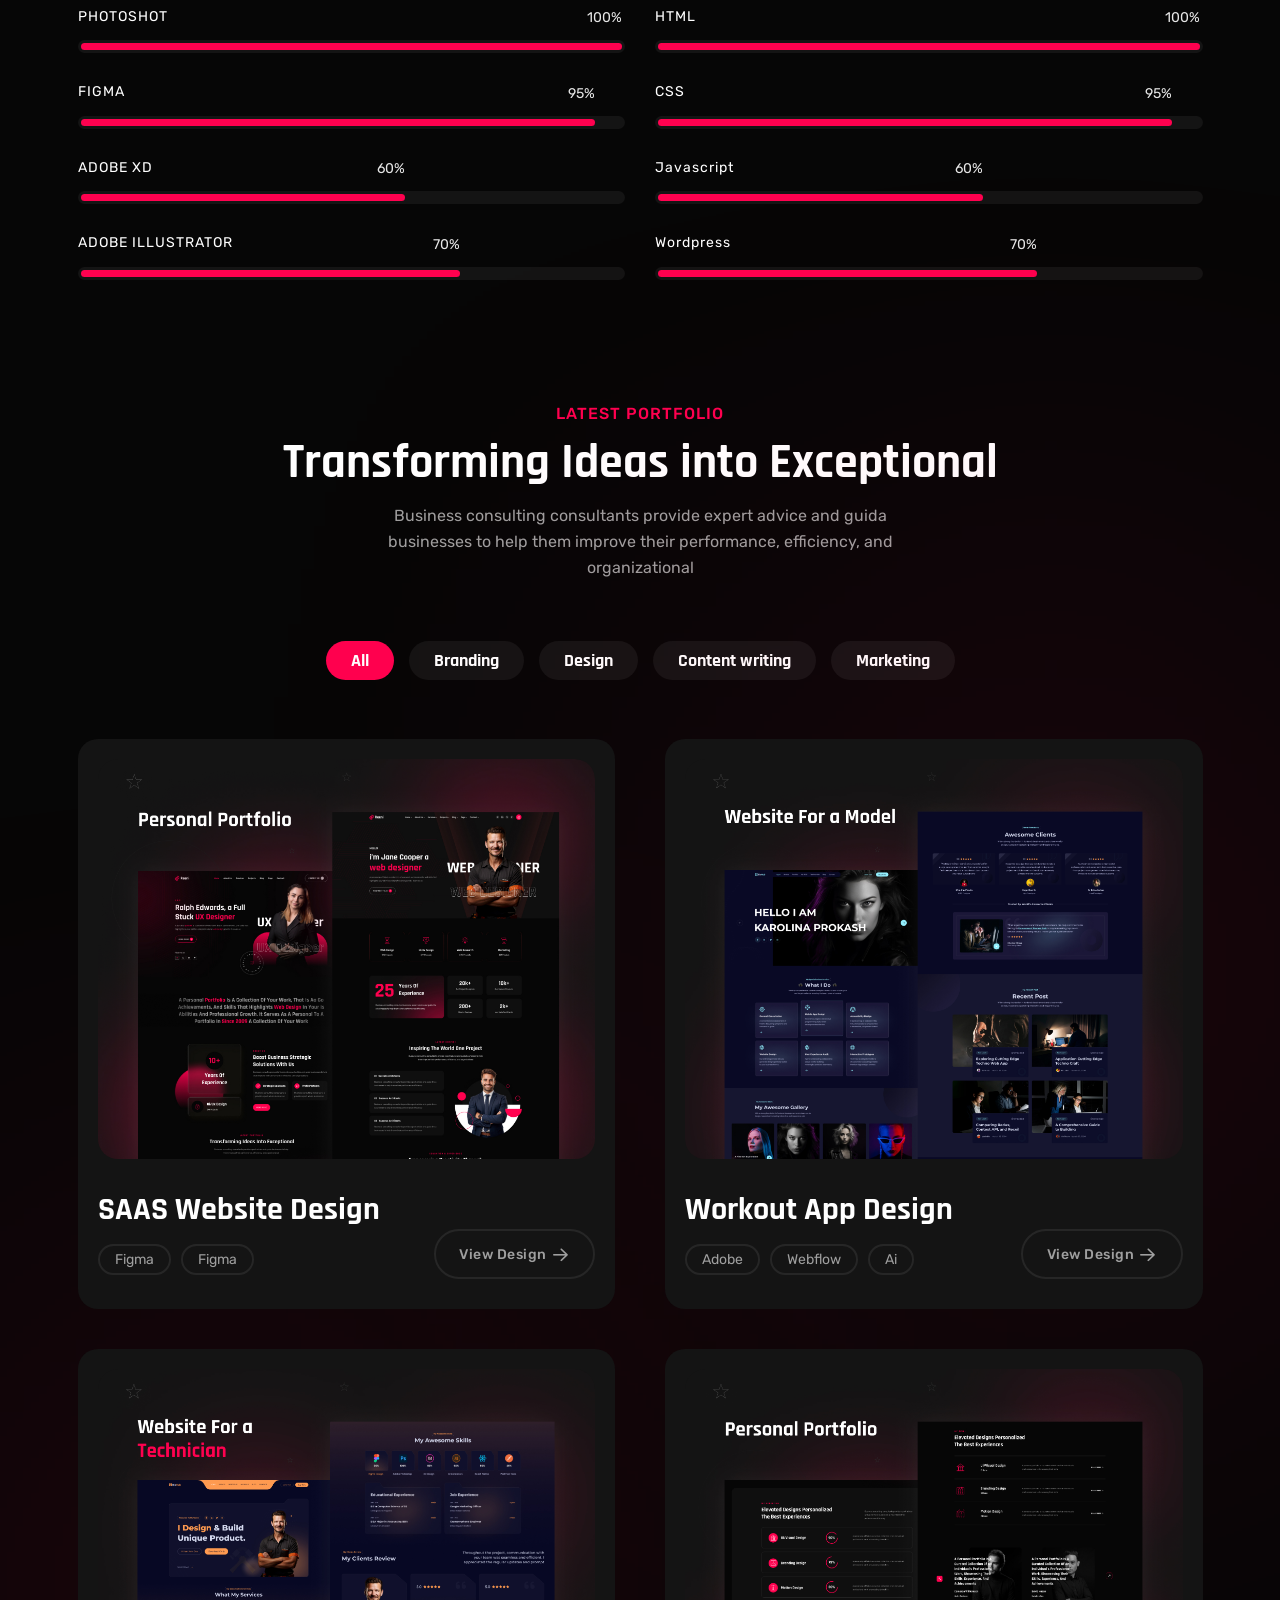
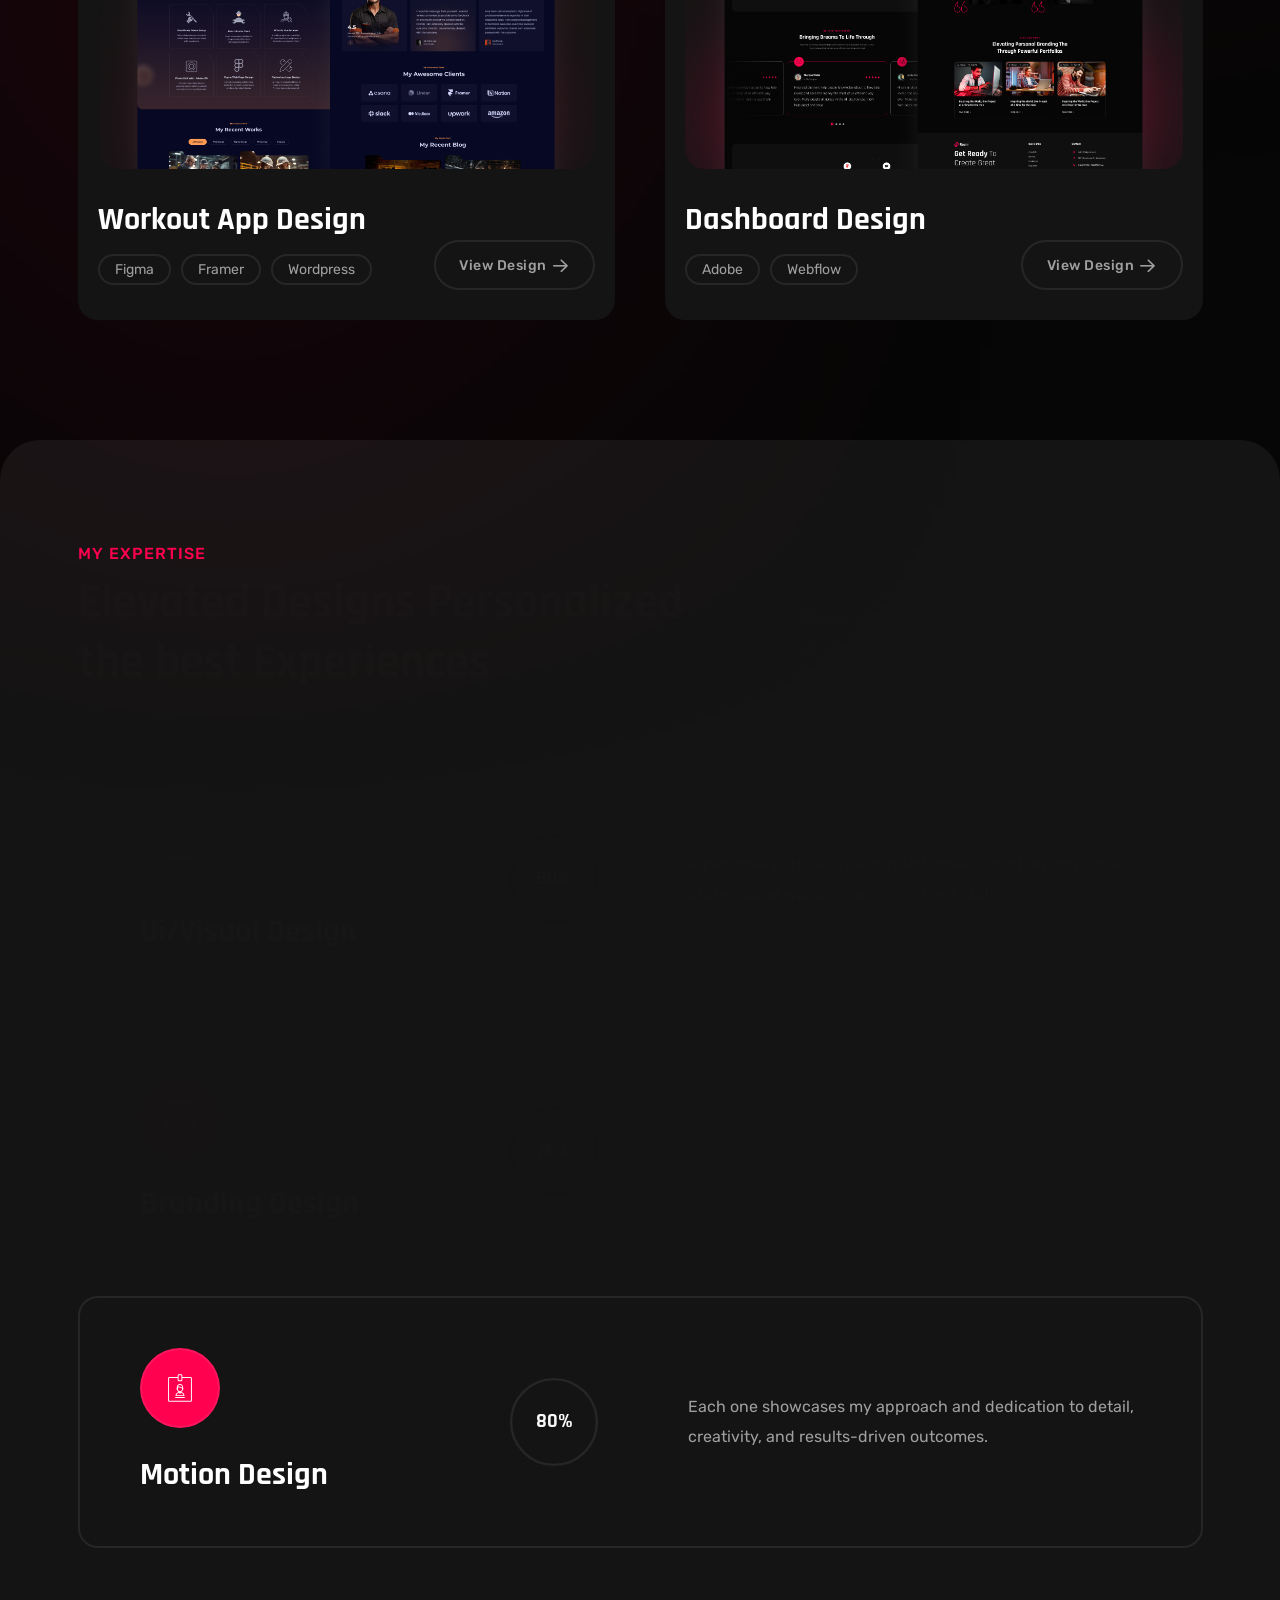
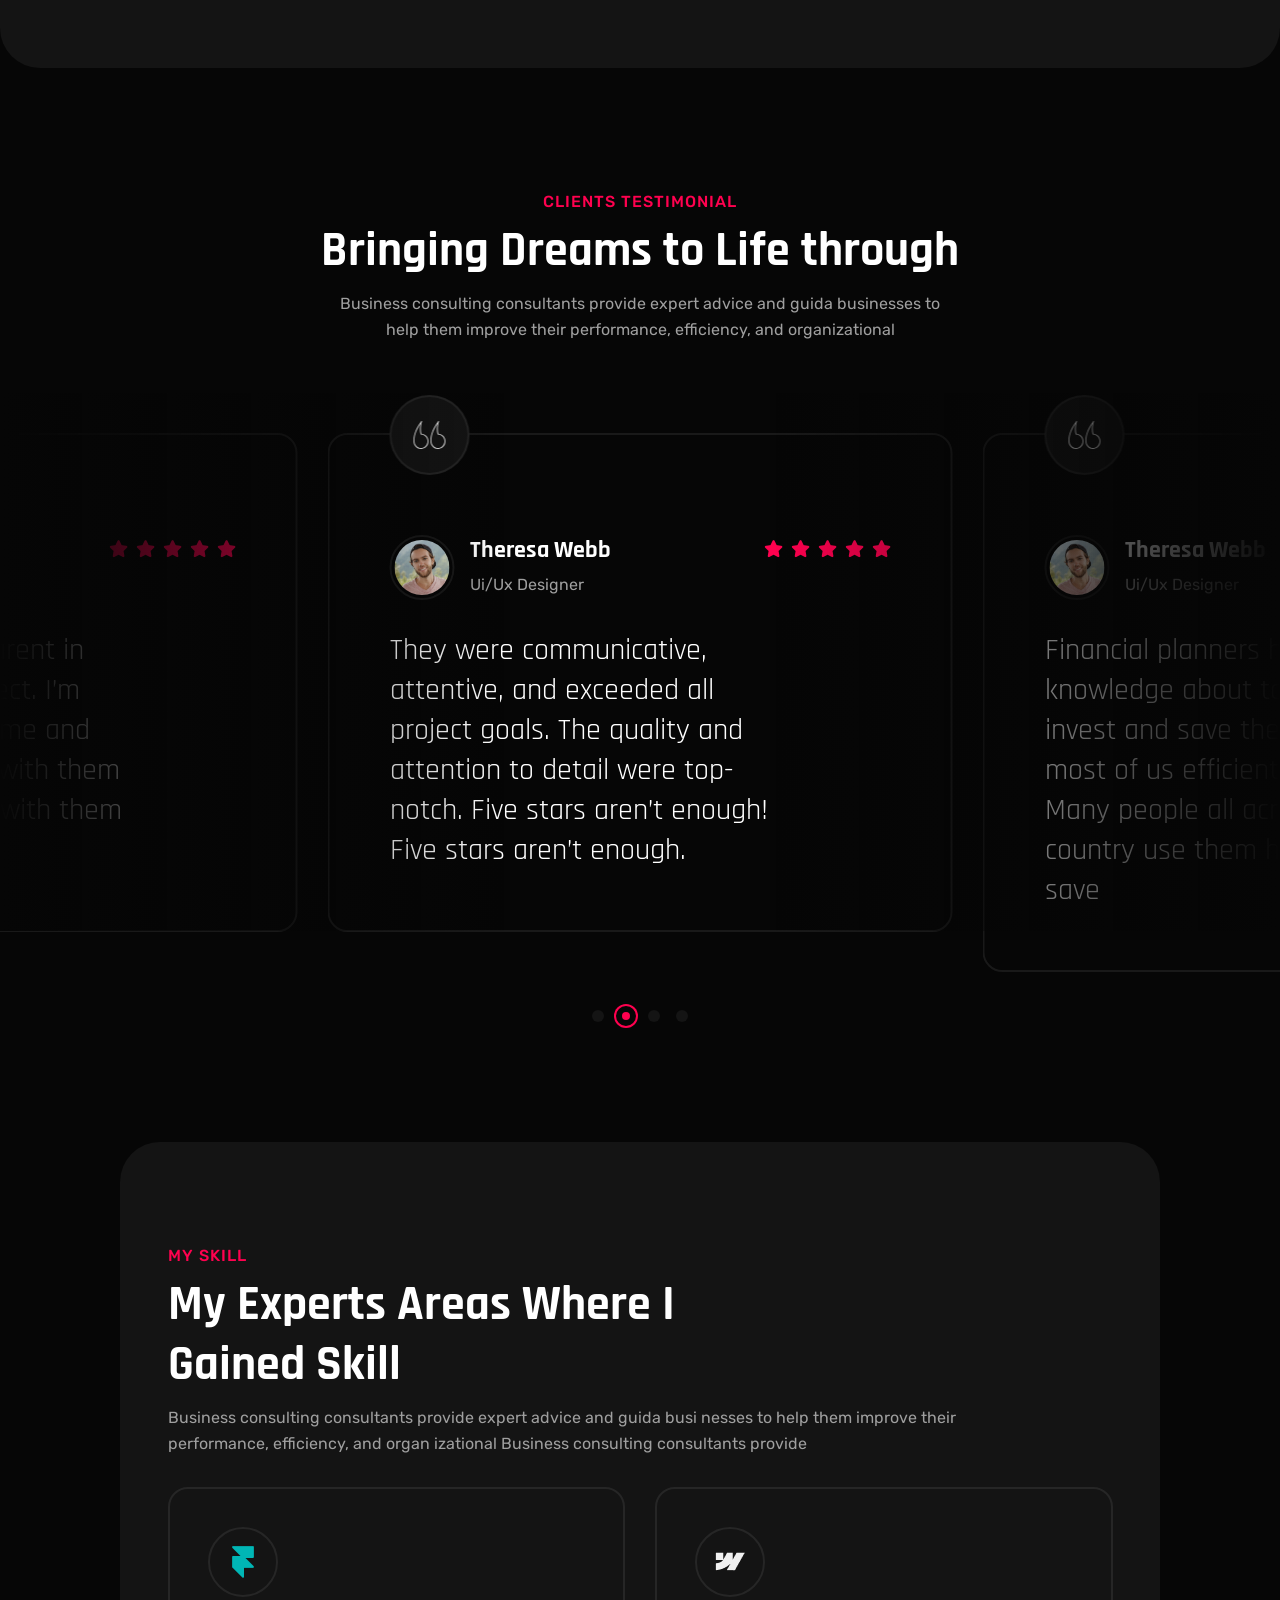
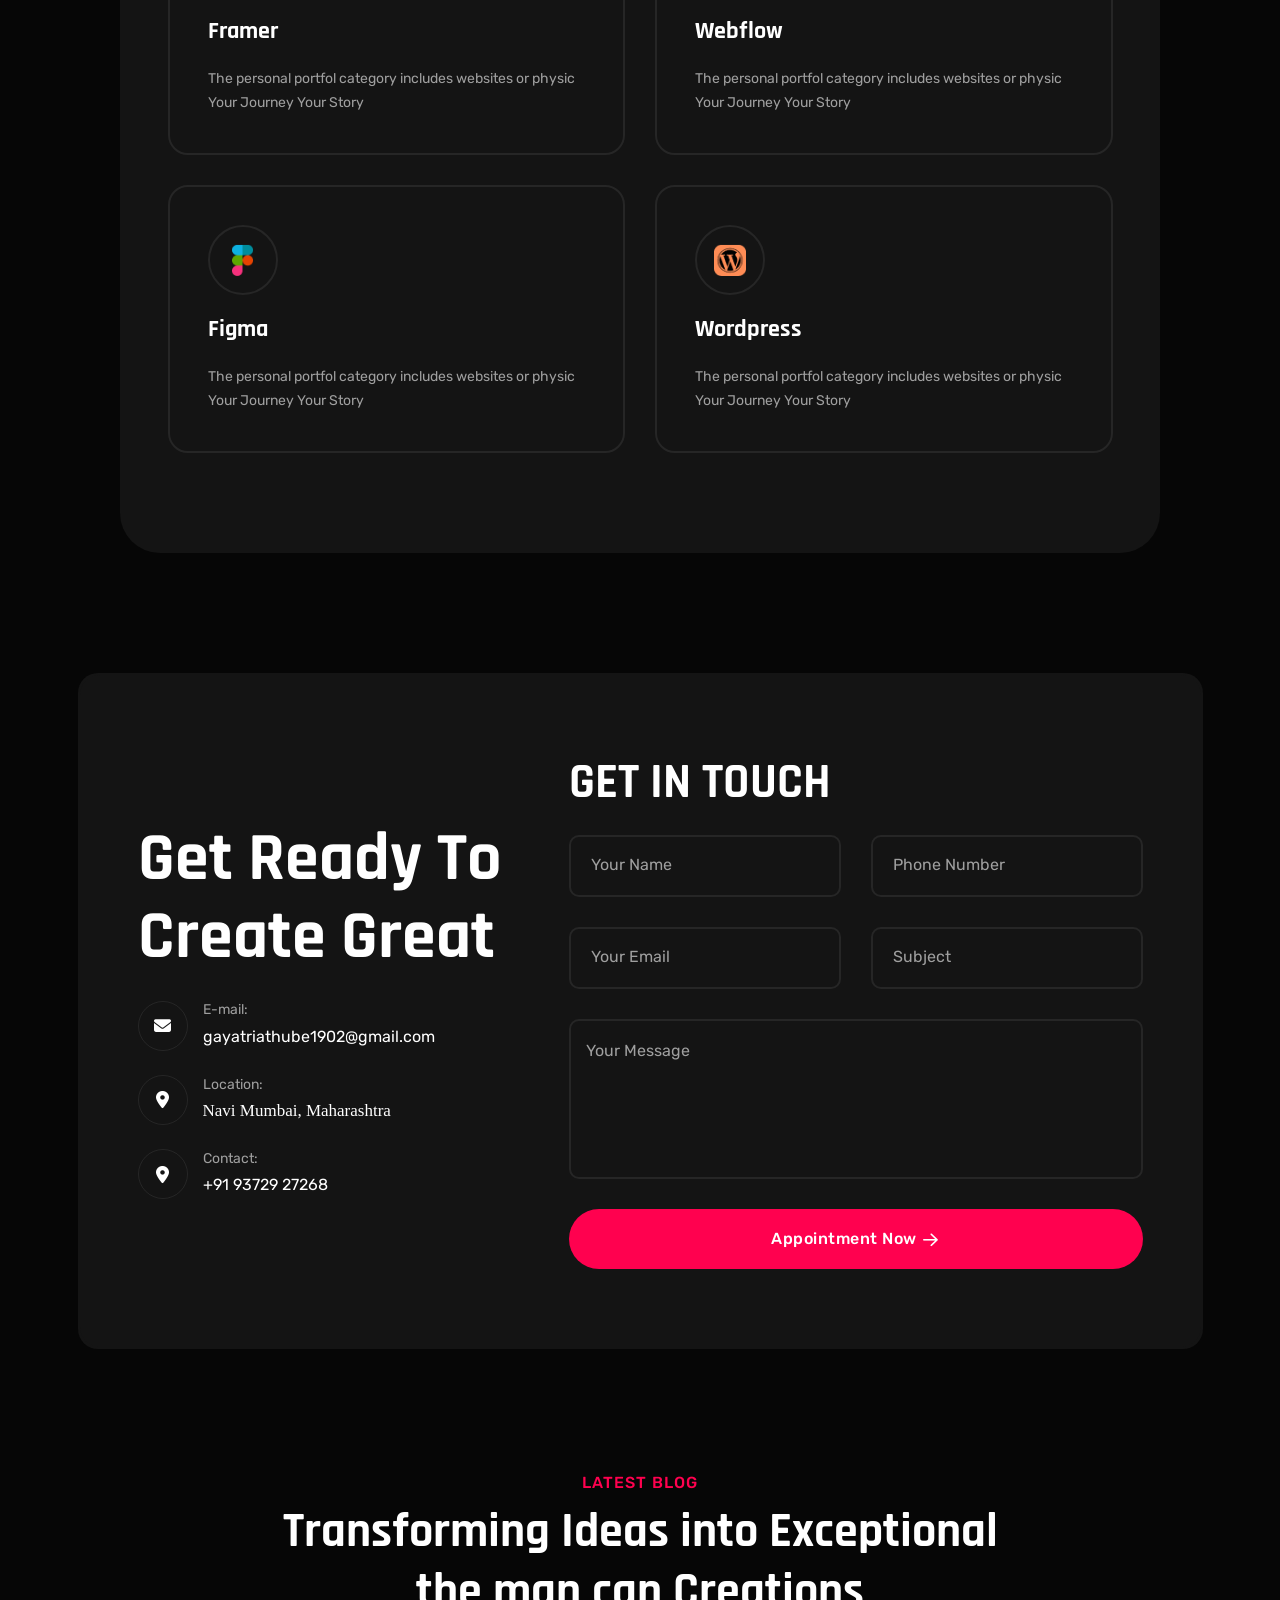
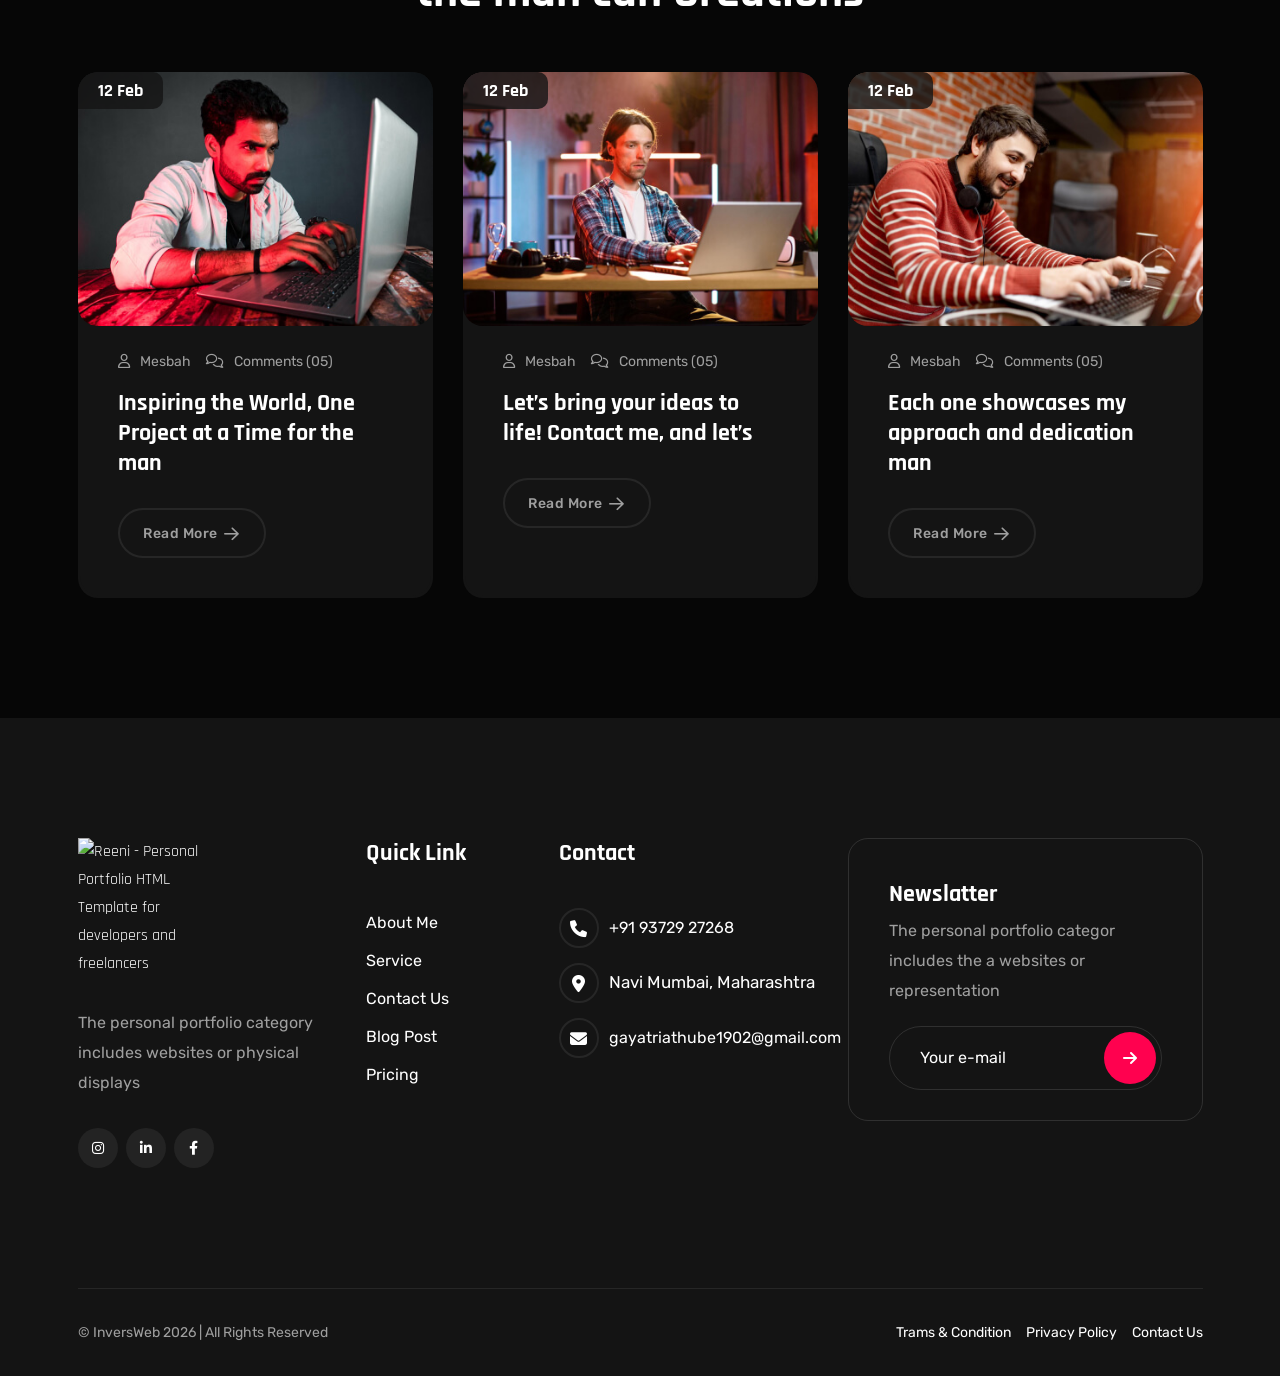
==== commit d3964026: "Add files via upload" ====
--- a/index.html
+++ b/index.html
@@ -240,9 +240,9 @@
                     <div class="col-lg-6 order-lg-2">
                         <div class="banner-right-content">
                             <div class="main-img">
-                                <img class="tmp-scroll-trigger tmp-zoom-in animation-order-1" src="assets/images/banner/gayatri.png" alt="banner-img" style="margin-top: -110px;">
-                                <h2 class="banner-big-text-1 up-down-2">Ux Designer</h2>
-                                <h2 class="banner-big-text-2 up-down">Ux Designer</h2>
+                                <img class="tmp-scroll-trigger tmp-zoom-in animation-order-1" src="assets/images/banner/gayatri.png" alt="banner-img" style="margin-top: -110px; height: 700px;">
+                                <h2 class="banner-big-text-1 up-down-2" style="font-size: 100px; margin-top: -180px;">Web Developer</h2>
+                                <h2 class="banner-big-text-2 up-down" style="font-size: 100px; margin-top: -105px;">SEO Speciliast</h2>
                                 <div class="benner-two-bg-red-img">
                                     <img src="assets/images/banner/banner-user-image-two-red-bg.png" alt="red-img">
                                 </div>
--- a/assets/css/style.css
+++ b/assets/css/style.css
@@ -7238,6 +7238,8 @@
 }
 ul li {
   list-style: none;
+  font-family: 'Poppins', sans-serif;
+  font-size: 17px;
 }
 
 p.description {
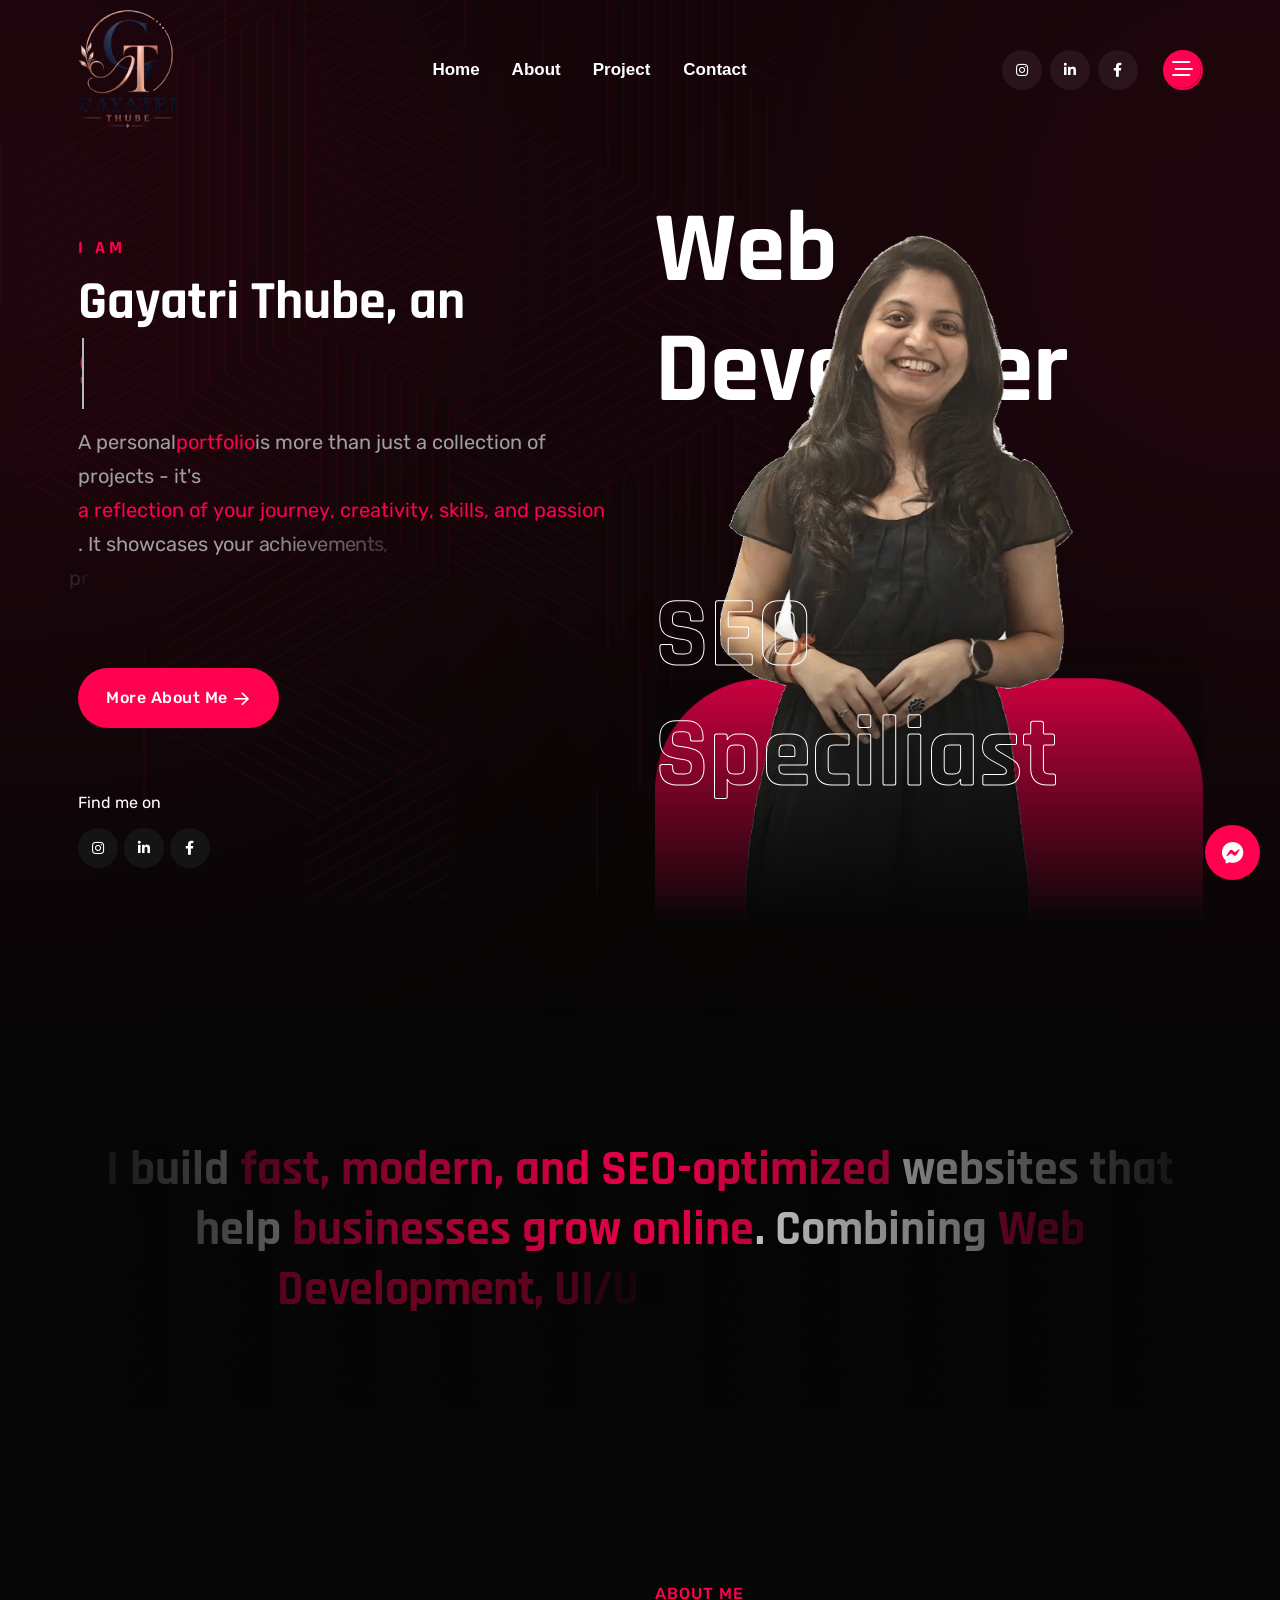
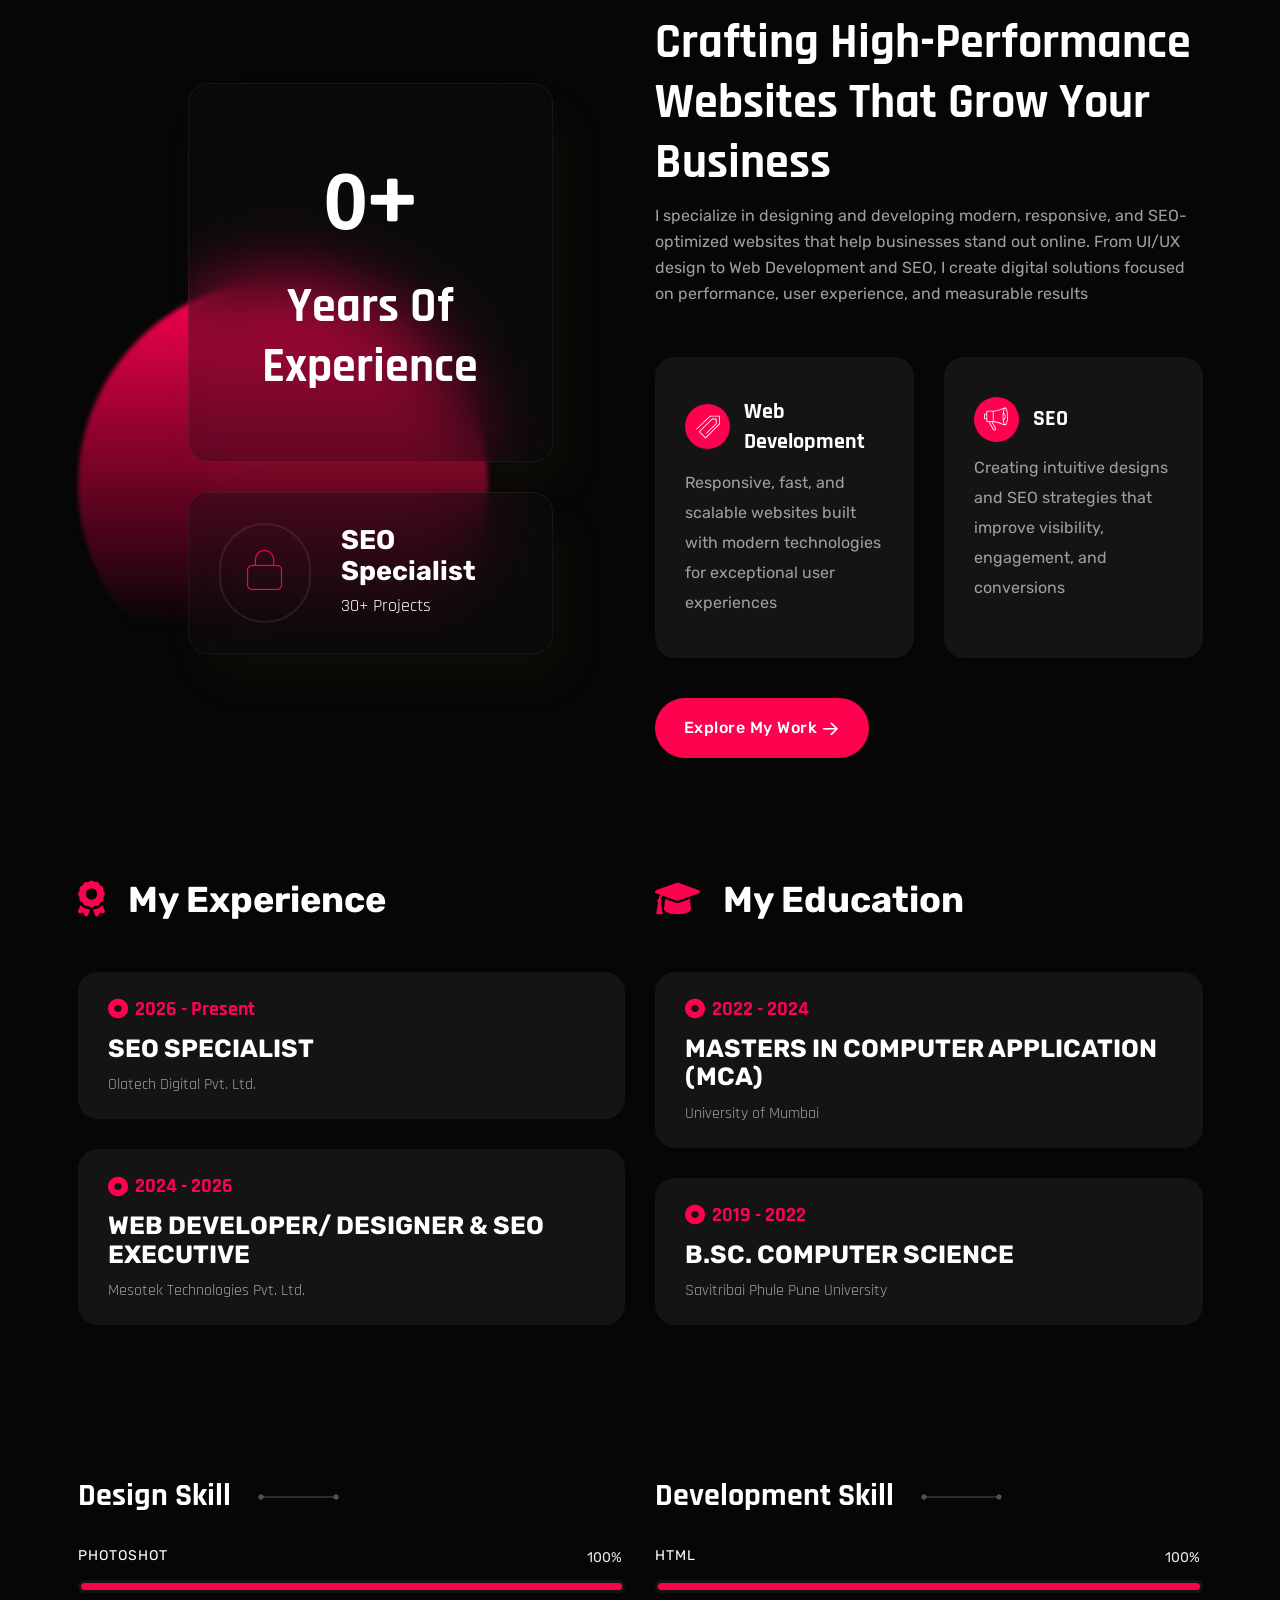
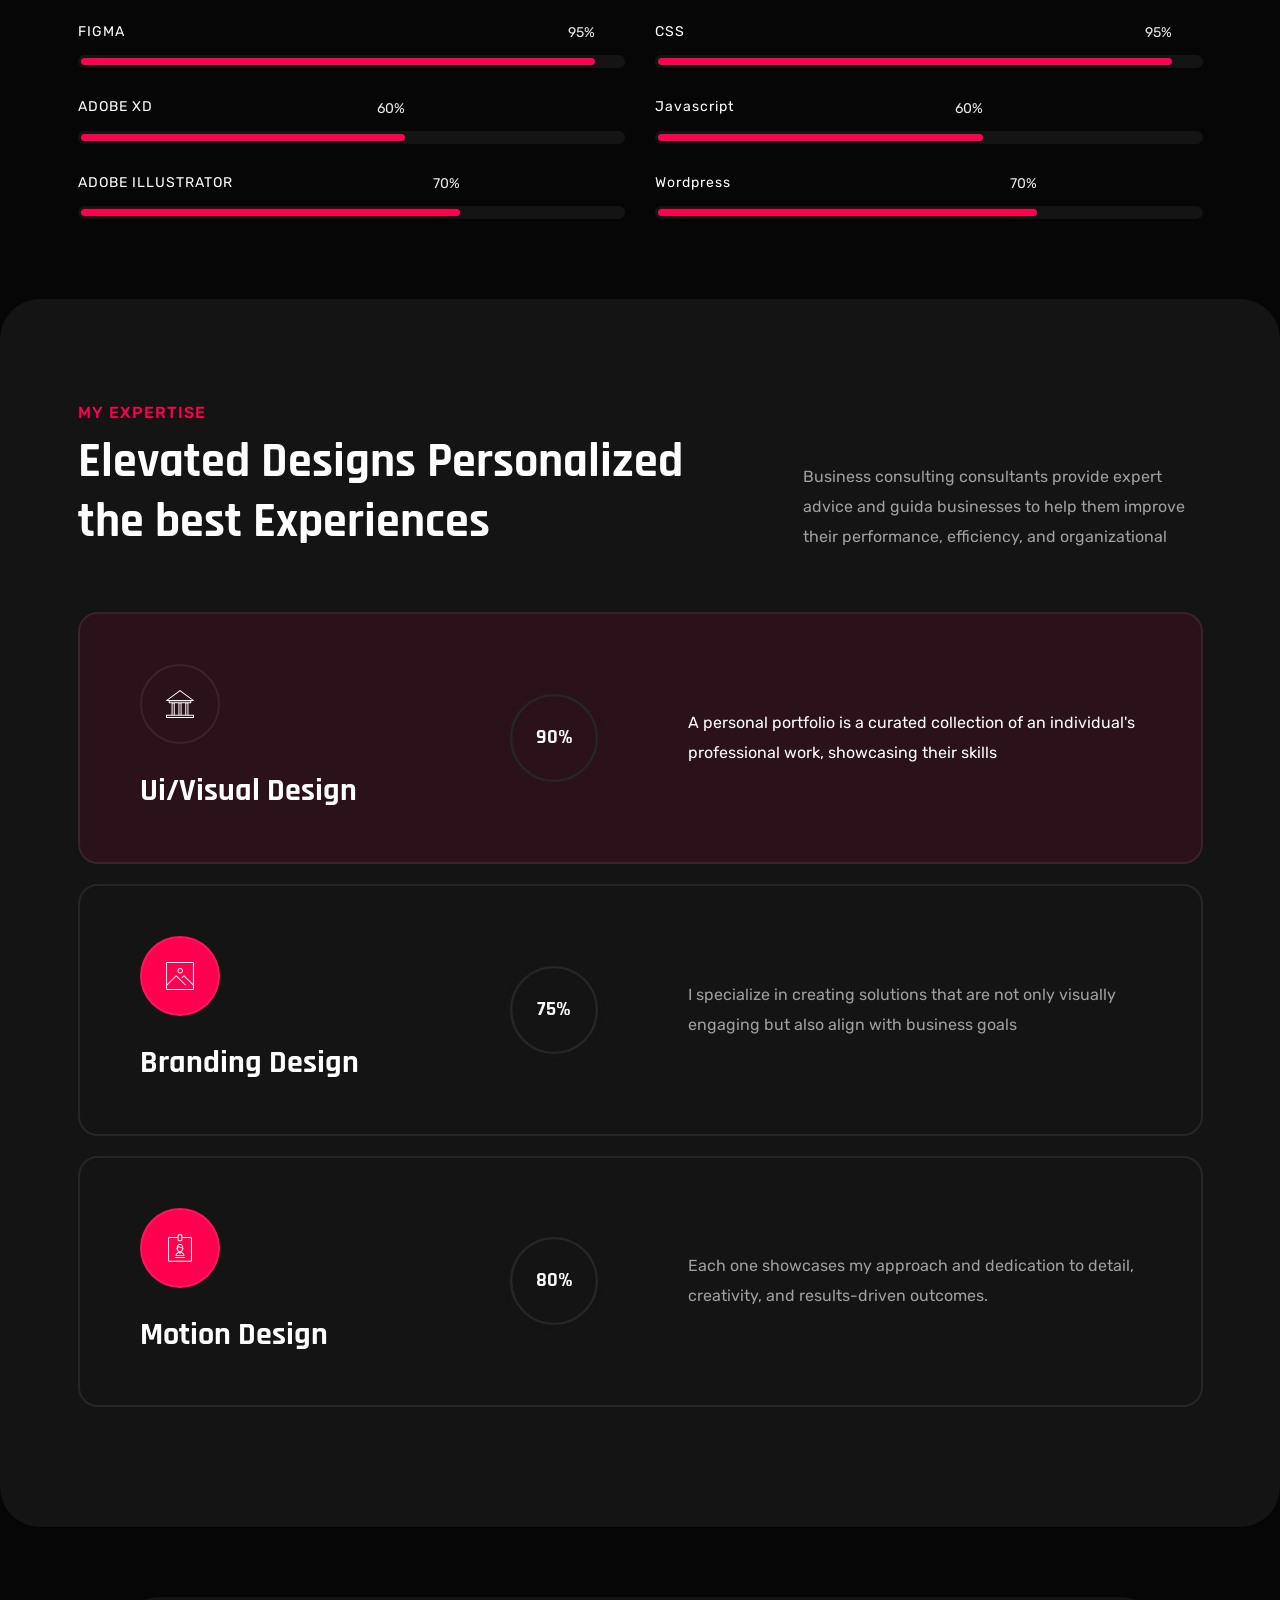
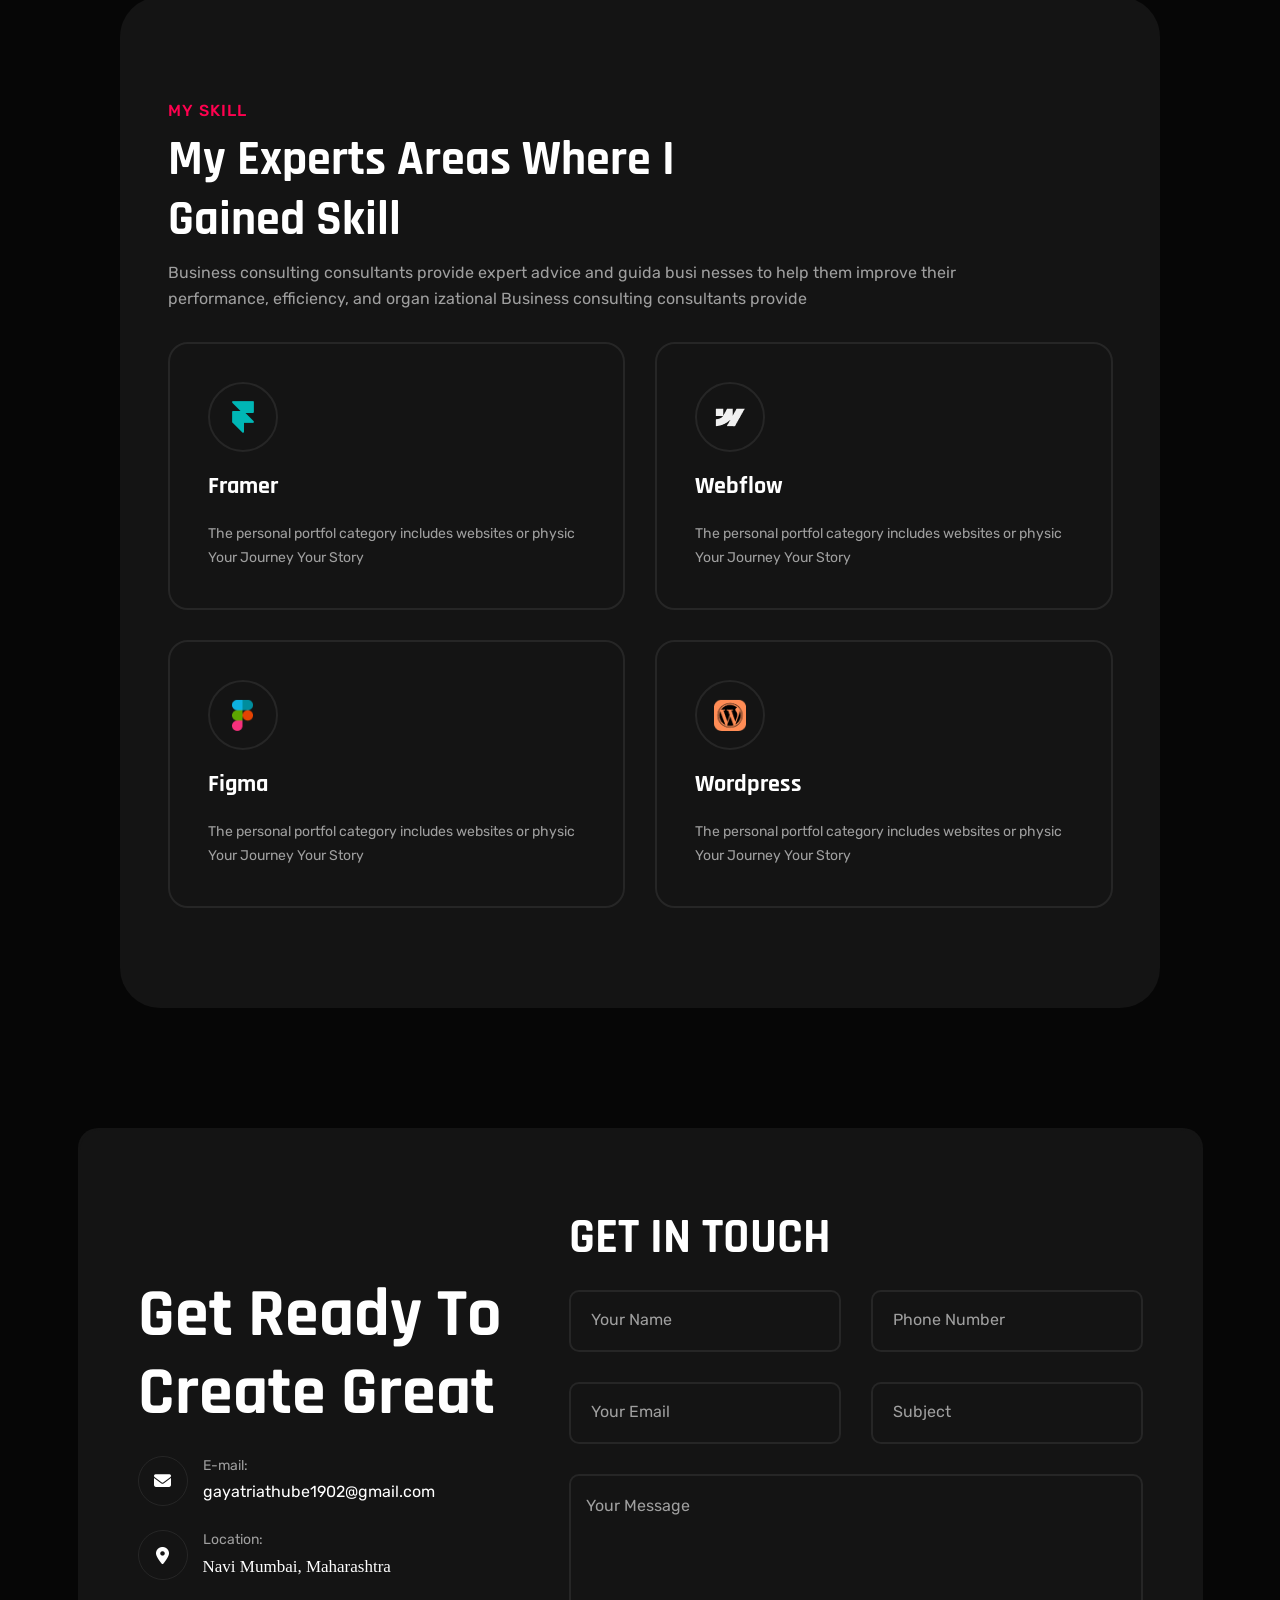
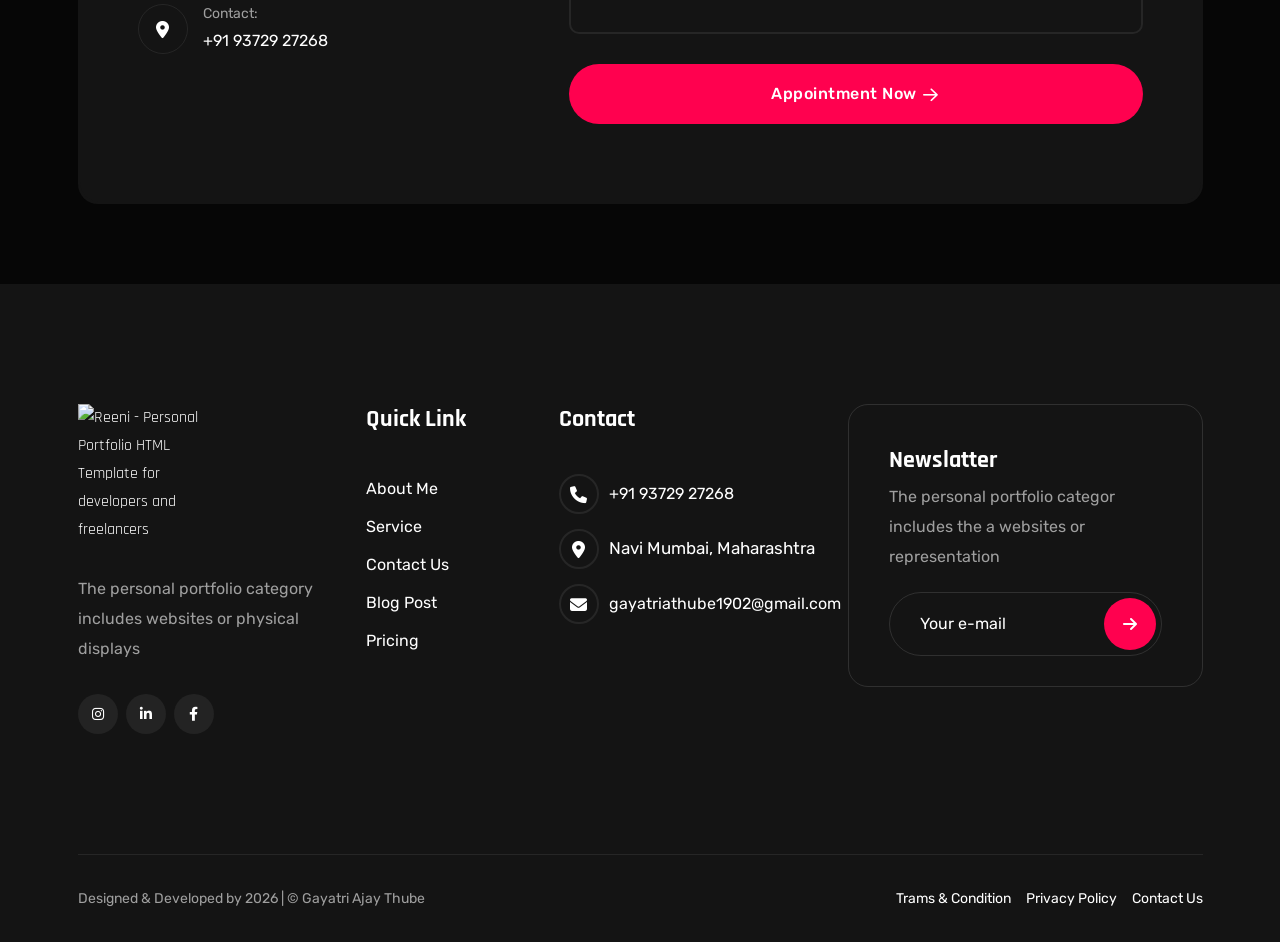
==== commit cc04f691: "Add files via upload" ====
--- a/index.html
+++ b/index.html
@@ -6,7 +6,7 @@
     <meta http-equiv="X-UA-Compatible" content="IE=edge">
     <meta name="viewport" content="width=device-width, initial-scale=1.0">
     <meta name="description" content="">
-    <link rel="shortcut icon" type="image/x-icon" href="assets/images/favicon.svg">
+    <link rel="shortcut icon" type="image/x-icon" href="assets/images/logo/gayatri-logo.png">
     <title>Freelancer & Developer Portfolio</title>
     <!-- Bootstrap min css -->
     <link rel="stylesheet" href="assets/css/vendor/fontawesome.css">
@@ -104,8 +104,8 @@
             <div class="inner">
                 <div class="top-area">
                     <a href="index.html" class="logo">
-                        <img class="logo-dark" src="assets/images/logo/gayatri-logo.png" alt="Reeni - Personal Portfolio HTML Template for developers and freelancers">
-                        <img class="logo-white" src="assets/images/logo/logo-white.png" alt="Reeni - Personal Portfolio HTML Template for developers and freelancers">
+                        <img class="logo-dark" src="assets/images/logo/gayatri-logo.png" alt="Gayatri Logo" style="width: auto; height: 80px;">
+                        <img class="logo-white" src="assets/images/logo/logo-white.png" alt="Gayatri Logo" style="width: auto; height: 80px;">
                     </a>
                     <div class="close-icon-area">
                         <button class="tmp-round-action-btn close_side_menu_active">
@@ -119,8 +119,8 @@
                             <img src="assets/images/logo/man.png" alt="personal-logo">
                         </a>
                     </div>
-                    <h5 class="title mt--30">Freelancer delivering exceptional Webflow, and Next.js solutions.</h5>
-                    <p class="disc">I am a skilled freelancer specializing in Webflow development, Figma design, and Next.js projects. I deliver creative, dynamic, and user-centric web solutions.
+                    <h5 class="title mt--30">Web Developer Delivering Creative, High-Performance & SEO-Driven Digital Solutions</h5>
+                    <p class="disc">I am a passionate Web Developer, Web Designer, SEO Specialist, and UI/UX Designer dedicated to crafting modern, responsive, and user-focused websites. By combining creative design, clean development, and data-driven SEO strategies, I build digital experiences that are visually engaging, high-performing, and optimized for both users and search engines.
                     </p>
                     <div class="short-contact-area">
                         <!-- single contact information -->
@@ -128,7 +128,7 @@
                             <i class="fa-solid fa-phone"></i>
                             <div class="information tmp-link-animation">
                                 <span>Call Now</span>
-                                <a href="#" class="number">+92 (8800) - 98670</a>
+                                <a href="#" class="number">+91 93729 27268</a>
                             </div>
                         </div>
                         <!-- single contact information end -->
@@ -137,8 +137,8 @@
                         <div class="single-contact">
                             <i class="fa-solid fa-envelope"></i>
                             <div class="information tmp-link-animation">
-                                <span>Mail Us</span>
-                                <a href="#" class="number">example@info.com</a>
+                                <span>Mail Me</span>
+                                <a href="#" class="number">gayatriathube1902@gmail.com</a>
                             </div>
                         </div>
                         <!-- single contact information end -->
@@ -148,7 +148,7 @@
                             <i class="fa-solid fa-location-crosshairs"></i>
                             <div class="information tmp-link-animation">
                                 <span>My Address</span>
-                                <span class="number">66 Broklyant, New York 3269</span>
+                                <span class="number">Navi Mumbai, Maharashtra</span>
                             </div>
                         </div>
                         <!-- single contact information end -->
@@ -175,8 +175,7 @@
                 <div class="header-top">
                     <div class="logo">
                         <a href="index.html" class="logo-area">
-                            <img class="logo-dark" src="assets/images/logo/gayatri-logo.png" alt="Reeni - Personal Portfolio HTML Template for developers and freelancers">
-                            <img class="logo-white" src="assets/images/logo/logo-white.png" alt="Reeni - Personal Portfolio HTML Template for developers and freelancers">
+                            <img class="logo-dark" src="assets/images/logo/gayatri-logo.png" alt="Gayatri Logo">
                         </a>
 
                     </div>
@@ -188,7 +187,7 @@
                 </div>
                 <ul class="tmp-mainmenu">
                     <li>
-                        <a href="#">Home
+                        <a href="#1">Home
                         </a>
                         <!-- <ul class="submenu">
             <li><a href="index.html">Home 01</a></li>
@@ -240,21 +239,12 @@
                     <div class="col-lg-6 order-lg-2">
                         <div class="banner-right-content">
                             <div class="main-img">
-                                <img class="tmp-scroll-trigger tmp-zoom-in animation-order-1" src="assets/images/banner/gayatri.png" alt="banner-img" style="margin-top: -110px; height: 700px;">
+                                <img class="tmp-scroll-trigger tmp-zoom-in animation-order-1" src="assets/images/banner/gayatri.png" alt="banner-img">
                                 <h2 class="banner-big-text-1 up-down-2" style="font-size: 100px; margin-top: -180px;">Web Developer</h2>
                                 <h2 class="banner-big-text-2 up-down" style="font-size: 100px; margin-top: -105px;">SEO Speciliast</h2>
                                 <div class="benner-two-bg-red-img">
                                     <img src="assets/images/banner/banner-user-image-two-red-bg.png" alt="red-img">
                                 </div>
-                                <div class="logo-under-img-wrap">
-                                    <div class="logo-under-img">
-                                        <img src="assets/images/banner/logo-under-image.png" alt="logo-under-image">
-                                    </div>
-                                    <div class="logo-under-img-2">
-                                        <img src="assets/images/banner/logo-under-image-2.png" alt="logo-under-image">
-                                    </div>
-                                </div>
-
                             </div>
                         </div>
                     </div>
@@ -270,16 +260,17 @@
                                             <b class="is-visible theme-gradient">Creative Web Designer</b>
                                             <b class="is-hidden theme-gradient">SEO specialist</b>
                                             <b class="is-hidden theme-gradient">UI/UX Designer</b>
+                                            <b class="is-hidden theme-gradient">WordPress Developer</b>
                                         </span>
                                 </span>
                                 </span>
                             </h1>
                             <p class="disc tmp-scroll-trigger inv-title-animation-wrap tmp-fade-in animation-order-3">
-                                A personal <span> portfolio </span> is more than just a collection of projects - it's a reflection of your journey, creativity, skills, and passion. It showcases your achievements, professional growth, and the value you bring through thoughtful design and innovative web solutions.
+                                A personal <span> portfolio </span> is more than just a collection of projects - it's <span> a reflection of your journey, creativity, skills, and passion</span>. It showcases your achievements, professional growth, and the value you bring through thoughtful <span>design and innovative web solutions</span>.
                             </p>
                             <div class="button-area-banner-two tmp-scroll-trigger tmp-fade-in animation-order-4">
 
-                                <a class="tmp-btn hover-icon-reverse radius-round" href="about.html">
+                                <a class="tmp-btn hover-icon-reverse radius-round" href="#">
                                     <span class="icon-reverse-wrapper">
                                         <span class="btn-text">More About Me</span>
                                     <span class="btn-icon"><i class="fa-sharp fa-regular fa-arrow-right"></i></span>
@@ -311,12 +302,7 @@
     <div class="about-content-area">
         <div class="container tmp-section-gap">
             <div class="text-para-doc-wrap">
-                <h2 class="text-para-documents tmp-scroll-trigger tmp-fade-in inv-title-animation-wrap animation-order-1">A personal
-                    <span>portfolio</span> is a collection of your work, that is aa
-                    go achievements, and skills that highlights <span>web design</span> in your is abilities and
-                    professional growth. It serves as A personal to a portfolio in <span>since 2009</span> a collection
-                    of
-                    your work
+                <h2 class="text-para-documents tmp-scroll-trigger tmp-fade-in inv-title-animation-wrap animation-order-1">I build <span>fast, modern, and SEO-optimized</span> websites that help <span>businesses grow online</span>. Combining <span>Web Development, UI/UX Design, and SEO</span>, I create digital experiences that <span>attract, engage, and convert</span>.
                 </h2>
                 <div class="right-bg-text-para">
                     <img src="assets/images/banner/right-bg-text-para-doc.png" alt="">
@@ -336,7 +322,7 @@
                 <div class="col-lg-6">
                     <div class="about-us-left-content-wrap bg-vactor-one">
                         <div class="years-of-experience-card tmp-scroll-trigger tmp-fade-in animation-order-1">
-                            <h2 class="counter card-title"><span class="odometer" data-count="2">00</span>+
+                            <h2 class="counter card-title"><span class="odometer" data-count="2.5">00</span>+
                             </h2>
                             <p class="card-para">years of experience</p>
                         </div>
@@ -345,8 +331,8 @@
                                 <div class="icon"><i class="fa-sharp fa-thin fa-lock"></i></div>
                             </div>
                             <div class="card-info">
-                                <h3 class="card-title">Ui/Ux Design</h3>
-                                <p class="card-para">241 Projects</p>
+                                <h3 class="card-title">SEO Specialist</h3>
+                                <p class="card-para">30+ Projects</p>
                             </div>
                         </div>
                     </div>
@@ -357,11 +343,8 @@
                             <div class="section-sub-title tmp-scroll-trigger tmp-fade-in animation-order-1">
                                 <span class="subtitle">About Me</span>
                             </div>
-                            <h2 class="title split-collab tmp-scroll-trigger tmp-fade-in animation-order-2">Boost
-                                Business Strategic <br> Solutions with Us</h2>
-                            <p class="description tmp-scroll-trigger tmp-fade-in animation-order-3">Business consulting
-                                consultants provide expert advice and guida
-                                businesses to help them improve their performance, efficiency, and organizational</p>
+                            <h2 class="title split-collab tmp-scroll-trigger tmp-fade-in animation-order-2">Crafting High-Performance Websites That Grow Your Business</h2>
+                            <p class="description tmp-scroll-trigger tmp-fade-in animation-order-3">I specialize in designing and developing modern, responsive, and SEO-optimized websites that help businesses stand out online. From UI/UX design to Web Development and SEO, I create digital solutions focused on performance, user experience, and measurable results</p>
                         </div>
                         <div class="about-us-section-card row g-5">
 
@@ -371,10 +354,9 @@
                                         <div class="logo-img">
                                             <img src="assets/images/about/logo-1.svg" alt="logo">
                                         </div>
-                                        <h3 class="card-title">Business Solutions</h3>
-                                    </div>
-                                    <p class="card-para">Each one showcases my approach and dedication to detail, creativity
-                                    </p>
+                                        <h3 class="card-title">Web Development</h3>
+                                    </div>
+                                    <p class="card-para">Responsive, fast, and scalable websites built with modern technologies for exceptional user experiences</p>
                                 </div>
                             </div>
 
@@ -384,19 +366,18 @@
                                         <div class="logo-img">
                                             <img src="assets/images/about/logo-2.svg" alt="logo">
                                         </div>
-                                        <h3 class="card-title">Profit Partners</h3>
-                                    </div>
-                                    <p class="card-para">Business consulting consul us to a provide expert advice
-                                        businesses
+                                        <h3 class="card-title">SEO</h3>
+                                    </div>
+                                    <p class="card-para">Creating intuitive designs and SEO strategies that improve visibility, engagement, and conversions
                                     </p>
                                 </div>
                             </div>
 
                         </div>
                         <div class="about-btn mt--40 tmp-scroll-trigger tmp-fade-in animation-order-6">
-                            <a class="tmp-btn hover-icon-reverse radius-round" href="about.html">
+                            <a class="tmp-btn hover-icon-reverse radius-round" href="#">
                                 <span class="icon-reverse-wrapper">
-                        <span class="btn-text">Read More About Me</span>
+                        <span class="btn-text">Explore My Work</span>
                                 <span class="btn-icon"><i class="fa-sharp fa-regular fa-arrow-right"></i></span>
                                 <span class="btn-icon"><i class="fa-sharp fa-regular fa-arrow-right"></i></span>
                                 </span>
@@ -420,18 +401,18 @@
 
                     <div class="resume-widget">
                         <div class="resume-single tmp-scroll-trigger tmp-fade-in animation-order-1">
-                            <div class="time"><i class="fa-duotone fa-solid fa-circle-dot fa-fade mr--15"></i> 2022 -
+                            <div class="time"><i class="fa-duotone fa-solid fa-circle-dot fa-fade mr--15"></i> 2026 -
                                 Present</div>
-                            <h3 class="resume-title">Senior Developer</h3>
-                            <div class="institute">CodeGenius (USA)</div>
+                            <h3 class="resume-title">SEO Specialist</h3>
+                            <div class="institute">Olatech Digital Pvt. Ltd.</div>
                         </div>
                         <div class="resume-single tmp-scroll-trigger tmp-fade-in animation-order-2">
-                            <div class="time"><i class="fa-duotone fa-solid fa-circle-dot fa-fade mr--15"></i> 2022 -
-                                2022</div>
-                            <h3 class="resume-title">Web Developer</h3>
-                            <div class="institute">Modarni Tomoli</div>
-                        </div>
-                        <div class="resume-single tmp-scroll-trigger tmp-fade-in animation-order-3">
+                            <div class="time"><i class="fa-duotone fa-solid fa-circle-dot fa-fade mr--15"></i> 2024 -
+                                2026</div>
+                            <h3 class="resume-title">Web Developer/ Designer & SEO Executive</h3>
+                            <div class="institute">Mesotek Technologies Pvt. Ltd.</div>
+                        </div>
+                        <!-- <div class="resume-single tmp-scroll-trigger tmp-fade-in animation-order-3">
                             <div class="time"><i class="fa-duotone fa-solid fa-circle-dot fa-fade mr--15"></i> 2020 -
                                 2022</div>
                             <h3 class="resume-title">UI Designer</h3>
@@ -442,7 +423,7 @@
                                 2019</div>
                             <h3 class="resume-title">Intern UI/UX Designer</h3>
                             <div class="institute">USA Web Company</div>
-                        </div>
+                        </div> -->
                     </div>
                 </div>
 
@@ -453,29 +434,29 @@
 
                     <div class="resume-widget">
                         <div class="resume-single tmp-scroll-trigger tmp-fade-in animation-order-1">
-                            <div class="time"><i class="fa-duotone fa-solid fa-circle-dot fa-fade mr--15"></i> 2020 -
-                                2023</div>
-                            <h3 class="resume-title">Programming course</h3>
-                            <div class="institute">Harverd University</div>
+                            <div class="time"><i class="fa-duotone fa-solid fa-circle-dot fa-fade mr--15"></i> 2022 -
+                                2024</div>
+                            <h3 class="resume-title">Masters in Computer Application (MCA)</h3>
+                            <div class="institute">University of Mumbai</div>
                         </div>
                         <div class="resume-single tmp-scroll-trigger tmp-fade-in animation-order-2">
-                            <div class="time"><i class="fa-duotone fa-solid fa-circle-dot fa-fade mr--15"></i> 2016 -
-                                2020</div>
-                            <h3 class="resume-title">Graphic design course</h3>
-                            <div class="institute">University of Denmark</div>
-                        </div>
-                        <div class="resume-single tmp-scroll-trigger tmp-fade-in animation-order-3">
+                            <div class="time"><i class="fa-duotone fa-solid fa-circle-dot fa-fade mr--15"></i> 2019 -
+                                2022</div>
+                            <h3 class="resume-title">B.Sc. Computer Science</h3>
+                            <div class="institute">Savitribai Phule Pune University</div>
+                        </div>
+                        <!-- <div class="resume-single tmp-scroll-trigger tmp-fade-in animation-order-3">
                             <div class="time"><i class="fa-duotone fa-solid fa-circle-dot fa-fade mr--15"></i> 2012 -
                                 2015</div>
                             <h3 class="resume-title">Web design course</h3>
                             <div class="institute">University of California</div>
-                        </div>
-                        <div class="resume-single mb--0 tmp-scroll-trigger tmp-fade-in animation-order-4">
+                        </div> -->
+                        <!-- <div class="resume-single mb--0 tmp-scroll-trigger tmp-fade-in animation-order-4">
                             <div class="time"><i class="fa-duotone fa-solid fa-circle-dot fa-fade mr--15"></i> 2010 -
                                 2011</div>
                             <h3 class="resume-title">Design &amp; Technology</h3>
                             <div class="institute">Parsons, The New School</div>
-                        </div>
+                        </div> -->
                     </div>
                 </div>
             </div>
@@ -606,7 +587,7 @@
     <!-- tmp skill area end -->
 
     <!-- tmp Latest Portfolio Start -->
-    <section class="latest-portfolio-area custom-column-grid tmp-section-gap">
+    <!-- <section class="latest-portfolio-area custom-column-grid tmp-section-gap">
         <div class="container">
             <div class="section-head mb--60">
                 <div class="section-sub-title center-title tmp-scroll-trigger tmp-fade-in animation-order-1">
@@ -1375,11 +1356,11 @@
                 </div>
             </div>
         </div>
-    </section>
+    </section> -->
     <!-- tmp Latest Portfolio end -->
 
     <!-- Tpm My Expertise Area start -->
-    <section class="my-expertise-area tpm-custom-box-bg">
+    <section class="my-expertise-area tpm-custom-box-bg" style="margin-top: 80px;">
         <div class="container">
             <div class="header-top-inner">
                 <div class="section-head text-align-left">
@@ -1461,7 +1442,7 @@
     <!-- Tpm My Expertise Area End -->
 
     <!-- tmp Clients Testimonial Start -->
-    <section class="clients-testimonial-area tmp-section-gapTop">
+    <!-- <section class="clients-testimonial-area tmp-section-gapTop">
         <div class="section-head mb--50">
             <div class="section-sub-title center-title tmp-scroll-trigger tmp-fade-in animation-order-1">
                 <span class="subtitle">Clients Testimonial</span>
@@ -1637,7 +1618,7 @@
             </div>
             <div class="tmp-swiper-pagination tmp-swiper-pagination-01"></div>
         </div>
-    </section>
+    </section> -->
     <!-- tmp Clients Testimonial End -->
 
     <!-- Tpm My Skill Area Start -->
@@ -1812,7 +1793,7 @@
     <!-- Tpm Get In touch End -->
 
     <!-- Tpm Blog and news Area Start -->
-    <section class="blog-and-news-are tmp-section-gap">
+    <!-- <section class="blog-and-news-are tmp-section-gap">
         <div class="container">
             <div class="section-head mb--50">
                 <div class="section-sub-title center-title tmp-scroll-trigger tmp-fade-in animation-order-1">
@@ -1933,11 +1914,11 @@
 
             </div>
         </div>
-    </section>
+    </section> -->
     <!-- Tpm Blog and news Area End -->
 
     <!-- Start Footer Area  -->
-    <footer class="footer-area footer-style-two-wrapper bg-color-footer bg_images tmp-section-gap">
+    <footer class="footer-area footer-style-two-wrapper bg-color-footer bg_images tmp-section-gap" style="margin-top: 80px;">
         <div class="container">
             <div class="footer-main footer-style-two">
                 <div class="row g-5">
@@ -2010,9 +1991,9 @@
             <div class="row">
                 <div class="col-lg-12">
                     <div class="main-wrapper tmp-scroll-trigger animation-order-1">
-                        <p class="copy-right-para">© InversWeb <script>
+                        <p class="copy-right-para">Designed & Developed by <script>
                                 document.write(new Date().getFullYear())
-                            </script> | All Rights Reserved</p>
+                            </script> | © Gayatri Ajay Thube</p>
                         <ul class="tmp-link-animation">
                             <li><a href="#">Trams & Condition</a></li>
                             <li><a href="#">Privacy Policy</a></li>
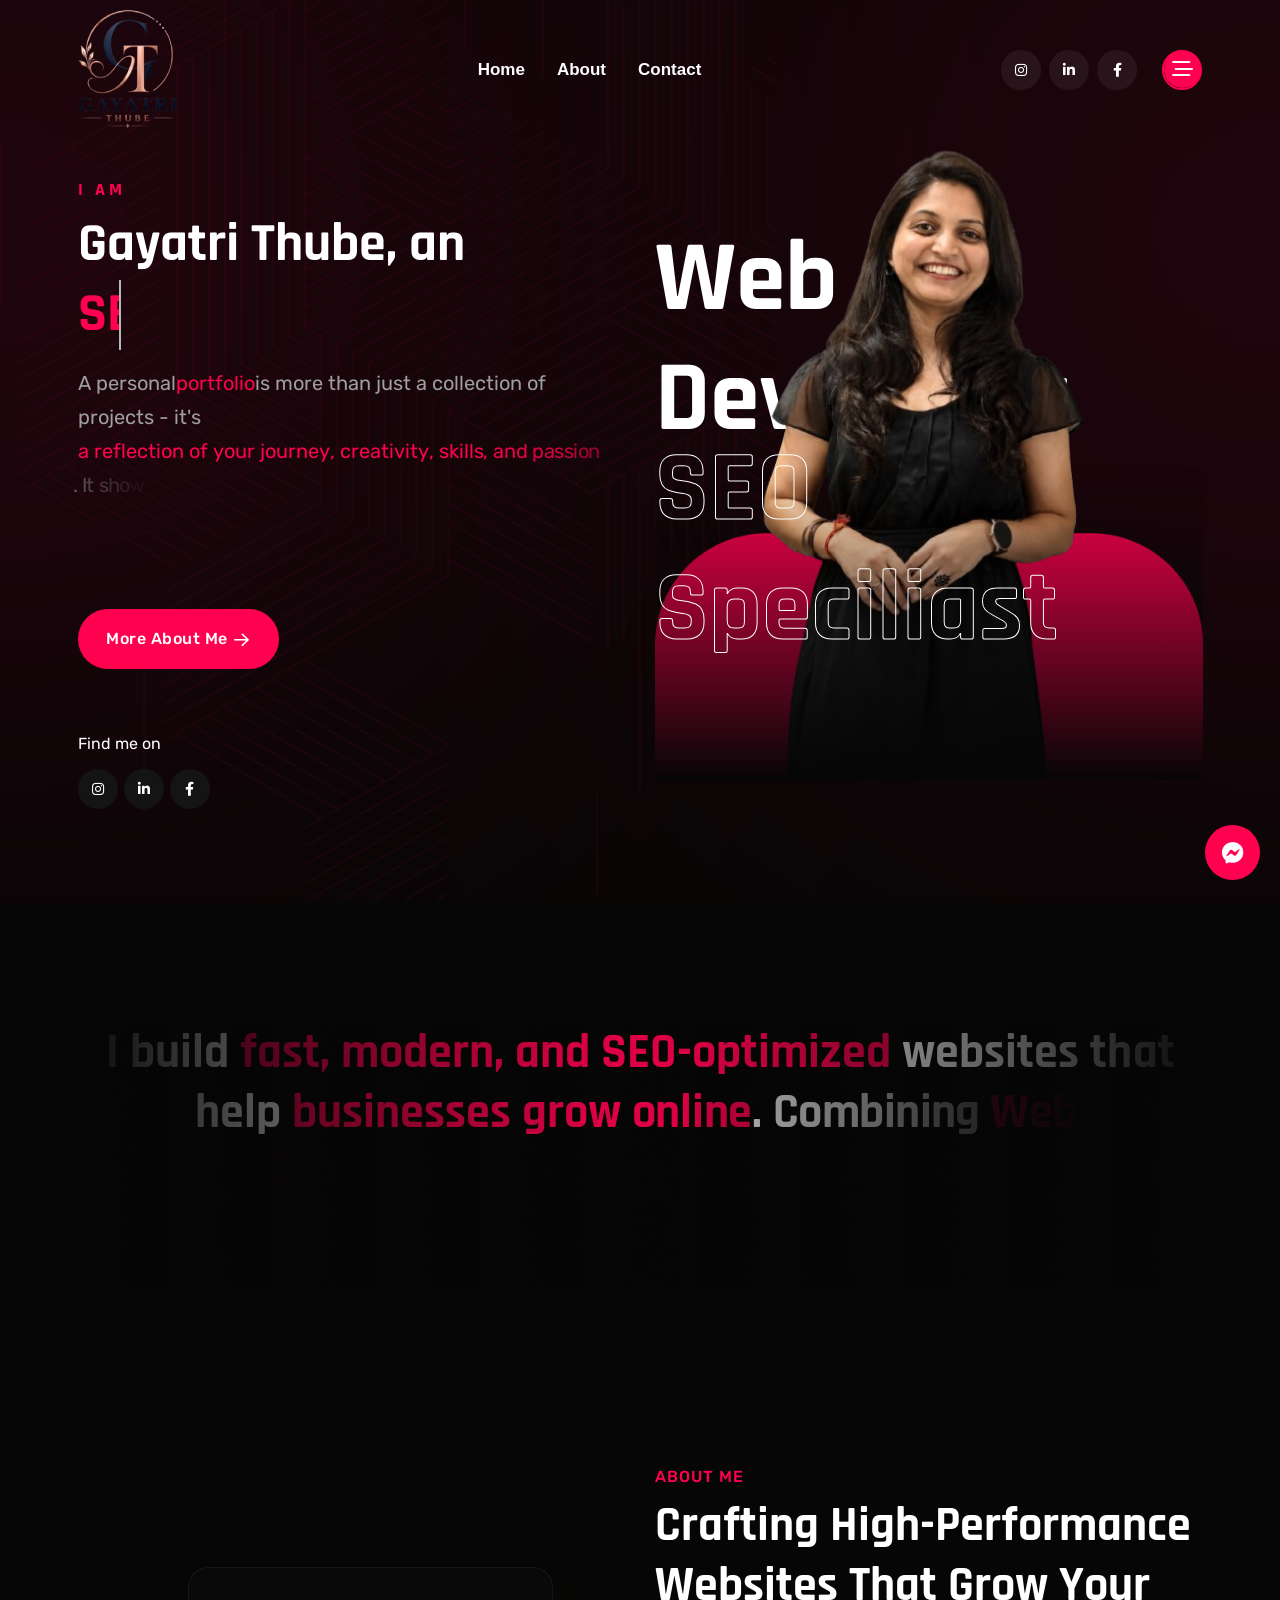
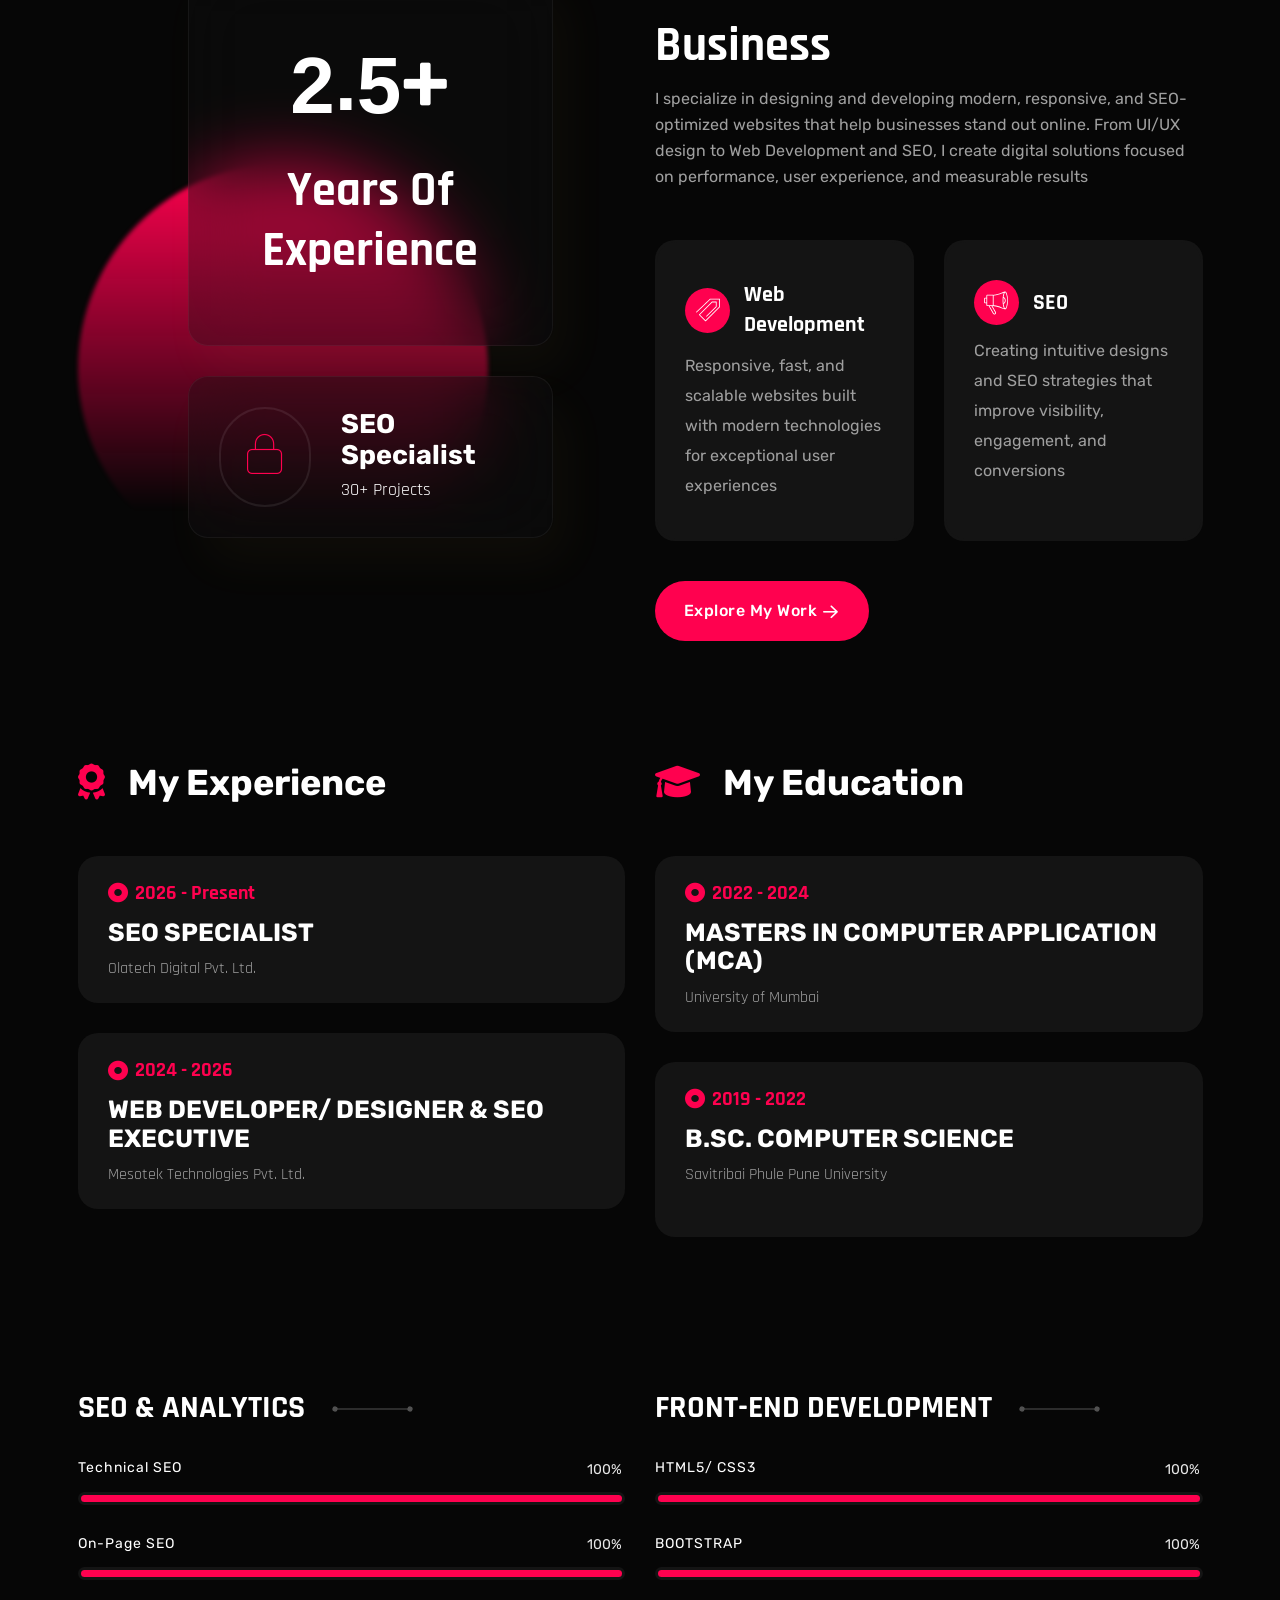
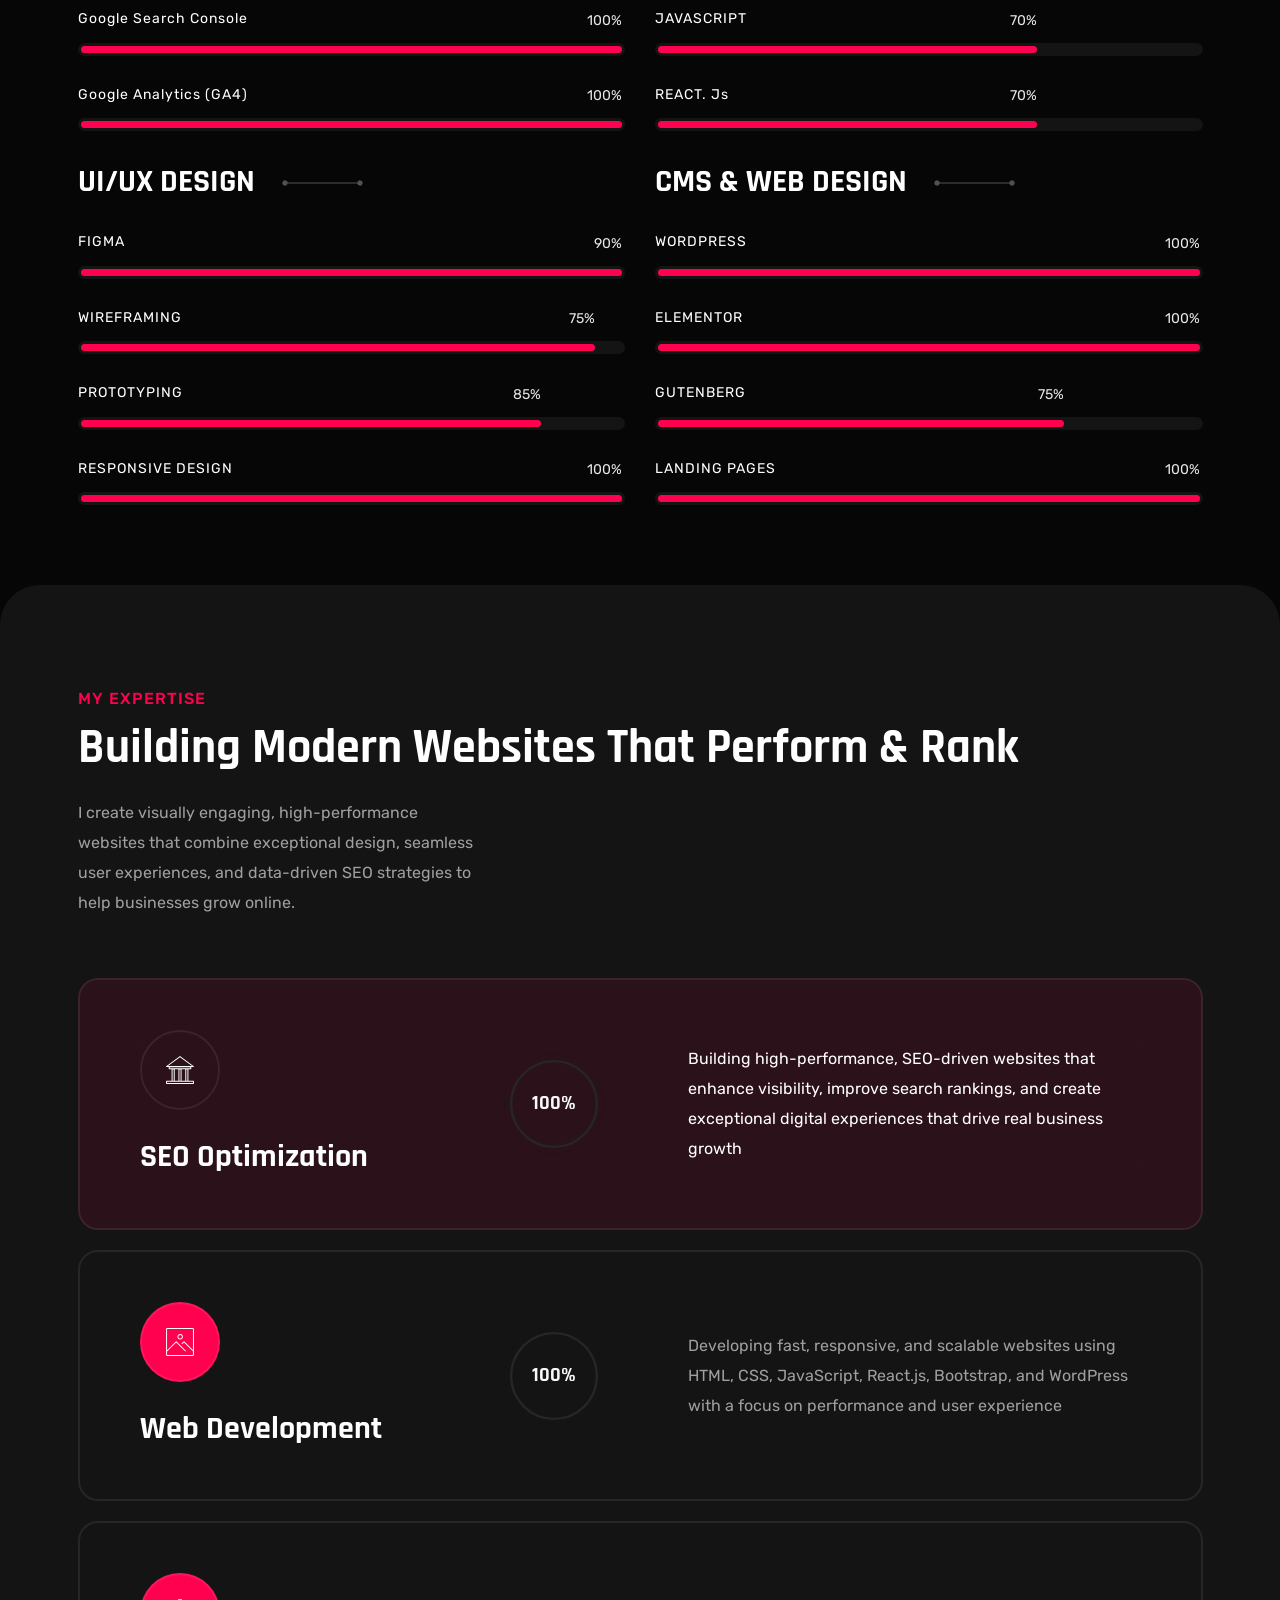
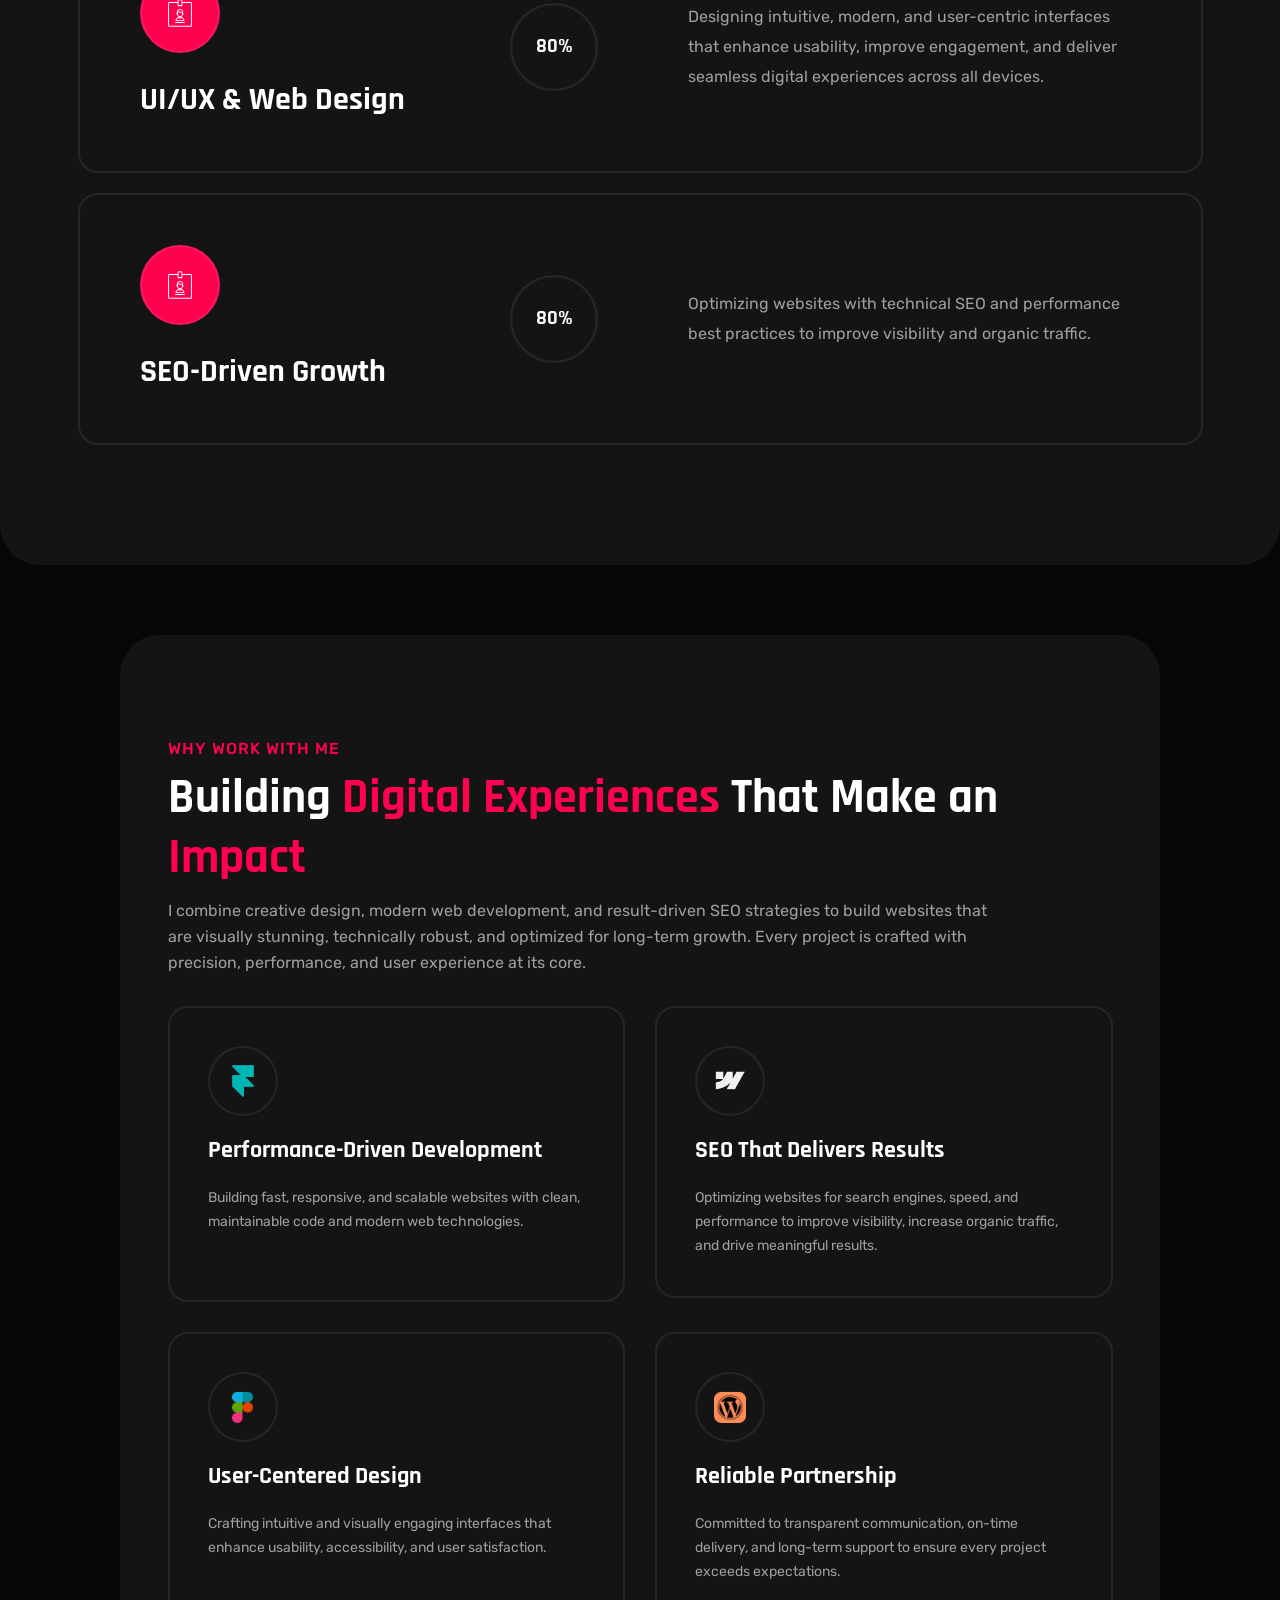
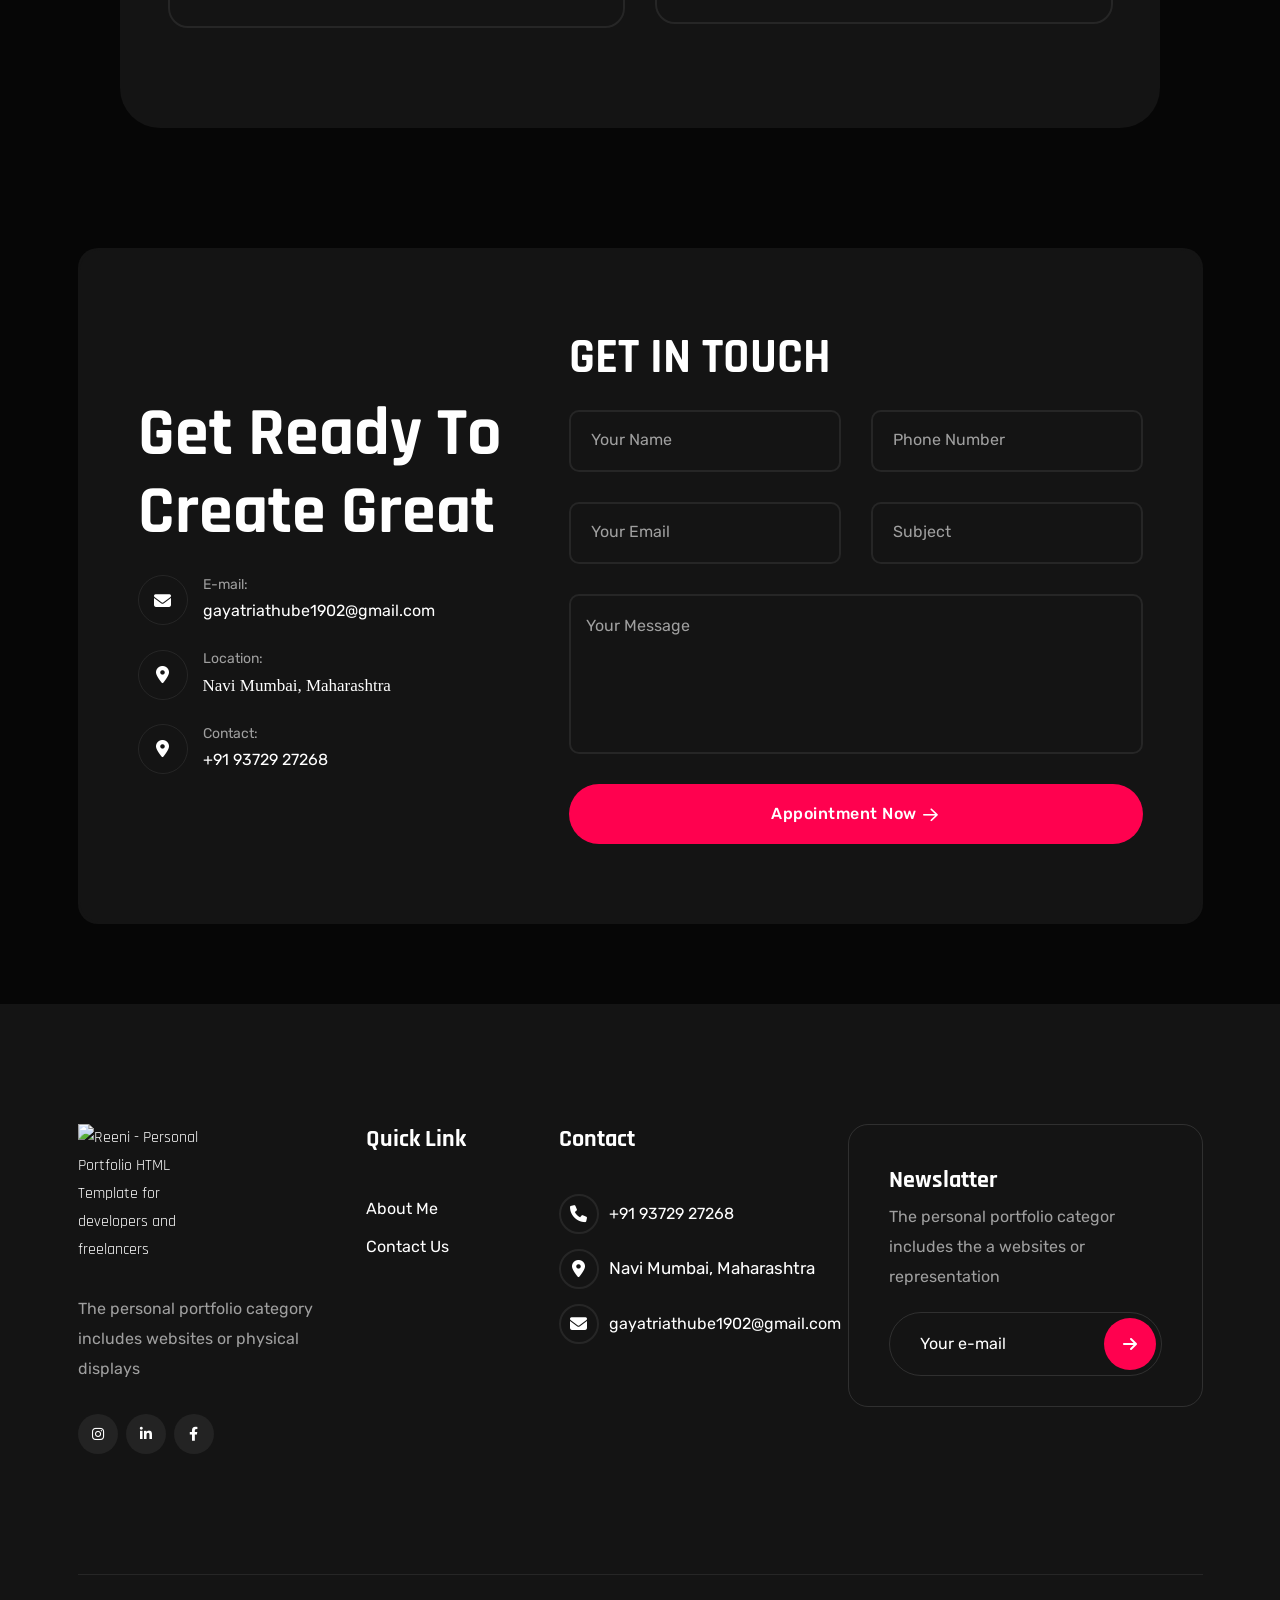
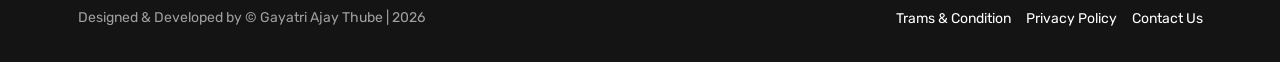
==== commit 73bed1c5: "Add files via upload" ====
--- a/index.html
+++ b/index.html
@@ -37,7 +37,7 @@
                                 <li><a href="#">Home</a>
                                 </li>
                                 <li>
-                                    <a href="#">About</a>
+                                    <a href="#2">About</a>
                                 </li>
                                 <!-- <li class="has-dropdown">
                                     <a href="#">Services
@@ -58,19 +58,13 @@
                                         <li><a href="blog-details.html">Blog Details</a></li>
                                     </ul>
                                 </li> -->
-                                <li class="has-dropdown">
+                                <!-- <li class="has-dropdown">
                                     <a href="#">Project
-                                        <!-- <i class="fa-regular fa-chevron-down"></i> -->
-                                    </a>
-                                    <!-- <ul class="submenu">
-                                        <li><a href="project.html">Project</a></li>
-                                        <li><a href="project-style-two.html">Project Style 2</a></li>
-                                        <li><a href="project-style-three.html">Project Style 3</a></li>
-                                        <li><a href="project-details.html">Project Details</a></li>
-                                    </ul> -->
-                                </li>
+                                        <i class="fa-regular fa-chevron-down"></i> -->
+                                    <!-- </a>
+                                </li> -->
                                 <li>
-                                    <a href="#">Contact</a>
+                                    <a href="#3">Contact</a>
                                 </li>
                             </ul>
 
@@ -128,7 +122,7 @@
                             <i class="fa-solid fa-phone"></i>
                             <div class="information tmp-link-animation">
                                 <span>Call Now</span>
-                                <a href="#" class="number">+91 93729 27268</a>
+                                <a href="tel:9372927268" class="number">+91 93729 27268</a>
                             </div>
                         </div>
                         <!-- single contact information end -->
@@ -187,7 +181,7 @@
                 </div>
                 <ul class="tmp-mainmenu">
                     <li>
-                        <a href="#1">Home
+                        <a href="index.html">Home
                         </a>
                         <!-- <ul class="submenu">
             <li><a href="index.html">Home 01</a></li>
@@ -206,10 +200,10 @@
         </ul> -->
                     </li>
                     <li>
-                        <a href="#">About</a>
+                        <a href="#2">About</a>
                     </li>
                     <li>
-                        <a href="contact.html">Contact</a>
+                        <a href="#">Contact</a>
                     </li>
                 </ul>
 
@@ -340,9 +334,10 @@
                 <div class="col-lg-6">
                     <div class="about-us-right-content-wrap">
                         <div class="section-head text-align-left mb--50">
-                            <div class="section-sub-title tmp-scroll-trigger tmp-fade-in animation-order-1">
+                            <a id="2"><div class="section-sub-title tmp-scroll-trigger tmp-fade-in animation-order-1">
                                 <span class="subtitle">About Me</span>
                             </div>
+                            </a>
                             <h2 class="title split-collab tmp-scroll-trigger tmp-fade-in animation-order-2">Crafting High-Performance Websites That Grow Your Business</h2>
                             <p class="description tmp-scroll-trigger tmp-fade-in animation-order-3">I specialize in designing and developing modern, responsive, and SEO-optimized websites that help businesses stand out online. From UI/UX design to Web Development and SEO, I create digital solutions focused on performance, user experience, and measurable results</p>
                         </div>
@@ -444,6 +439,7 @@
                                 2022</div>
                             <h3 class="resume-title">B.Sc. Computer Science</h3>
                             <div class="institute">Savitribai Phule Pune University</div>
+                            <br>
                         </div>
                         <!-- <div class="resume-single tmp-scroll-trigger tmp-fade-in animation-order-3">
                             <div class="time"><i class="fa-duotone fa-solid fa-circle-dot fa-fade mr--15"></i> 2012 -
@@ -467,16 +463,18 @@
     <div class="tmp-skill-area tmp-section-gapTop">
         <div class="container">
             <div class="row g-5">
+
+                <!-- SEO -->
                 <div class="col-lg-6">
                     <div class="progress-wrapper">
                         <div class="content">
                             <h2 class="custom-title mb--30 tmp-scroll-trigger tmp-fade-in animation-order-1">
-                                Design Skill <span><img src="assets/images/custom-line/custom-line.png" alt="custom-line"></span>
+                                SEO & ANALYTICS <span><img src="assets/images/custom-line/custom-line.png" alt="custom-line"></span>
                             </h2>
                             <!-- Start Single Progress Charts -->
                             <div class="progress-charts">
                                 <h6 class="heading heading-h6">
-                                    PHOTOSHOT</h6>
+                                    Technical SEO</h6>
                                 <div class="progress">
                                     <div class="progress-bar wow fadeInLeft" data-wow-duration="0.5s" data-wow-delay=".3s" role="progressbar" style="width: 100%; visibility: visible; animation-duration: 0.5s; animation-delay: 0.3s; animation-name: fadeInLeft;" aria-valuenow="85" aria-valuemin="0" aria-valuemax="100">
                                         <span class="percent-label">100%</span>
@@ -485,13 +483,119 @@
                             </div>
                             <!-- End Single Progress Charts -->
 
+                            <!-- Start Single Progress Charts -->
+                            <div class="progress-charts">
+                                <h6 class="heading heading-h6">
+                                    On-Page SEO</h6>
+                                <div class="progress">
+                                    <div class="progress-bar wow fadeInLeft" data-wow-duration="0.6s" data-wow-delay=".4s" role="progressbar" style="width: 100%; visibility: visible; animation-duration: 0.6s; animation-delay: 0.4s; animation-name: fadeInLeft;" aria-valuenow="85" aria-valuemin="0" aria-valuemax="100">
+                                        <span class="percent-label">100%</span>
+                                    </div>
+                                </div>
+                            </div>
+                            <!-- End Single Progress Charts -->
+
+                            <!-- Start Single Progress Charts -->
+                            <div class="progress-charts">
+                                <h6 class="heading heading-h6">
+                                    Google Search Console</h6>
+                                <div class="progress">
+                                    <div class="progress-bar wow fadeInLeft" data-wow-duration="0.7s" data-wow-delay=".5s" role="progressbar" style="width: 100%; visibility: visible; animation-duration: 0.7s; animation-delay: 0.5s; animation-name: fadeInLeft;" aria-valuenow="85" aria-valuemin="0" aria-valuemax="100">
+                                        <span class="percent-label">100%</span>
+                                    </div>
+                                </div>
+                            </div>
+                            <!-- End Single Progress Charts -->
+
+                            <!-- Start Single Progress Charts -->
+                            <div class="progress-charts">
+                                <h6 class="heading heading-h6">
+                                    Google Analytics (GA4)</h6>
+                                <div class="progress">
+                                    <div class="progress-bar wow fadeInLeft" data-wow-duration="0.8s" data-wow-delay=".6s" role="progressbar" style="width: 100%; visibility: visible; animation-duration: 0.8s; animation-delay: 0.6s; animation-name: fadeInLeft;" aria-valuenow="85" aria-valuemin="0" aria-valuemax="100">
+                                        <span class="percent-label">100%</span>
+                                    </div>
+                                </div>
+                            </div>
+                            <!-- End Single Progress Charts -->
+
+                        </div>
+                    </div>
+                </div>
+
+                <!-- FRONT-END DEVELOPMENT -->
+                <div class="col-lg-6">
+                    <div class="progress-wrapper">
+                        <div class="content">
+                            <h2 class="custom-title mb--30 tmp-scroll-trigger tmp-fade-in animation-order-1">
+                                FRONT-END DEVELOPMENT <span><img src="assets/images/custom-line/custom-line.png" alt="custom-line"></span>
+                            </h2>
+                            <!-- Start Single Progress Charts -->
+                            <div class="progress-charts">
+                                <h6 class="heading heading-h6">
+                                    HTML5/ CSS3</h6>
+                                <div class="progress">
+                                    <div class="progress-bar wow fadeInLeft" data-wow-duration="0.5s" data-wow-delay=".3s" role="progressbar" style="width: 100%; visibility: visible; animation-duration: 0.5s; animation-delay: 0.3s; animation-name: fadeInLeft;" aria-valuenow="85" aria-valuemin="0" aria-valuemax="100">
+                                        <span class="percent-label">100%</span>
+                                    </div>
+                                </div>
+                            </div>
+                            <!-- End Single Progress Charts -->
+
+                            <!-- Start Single Progress Charts -->
+                            <div class="progress-charts">
+                                <h6 class="heading heading-h6">
+                                    BOOTSTRAP</h6>
+                                <div class="progress">
+                                    <div class="progress-bar wow fadeInLeft" data-wow-duration="0.6s" data-wow-delay=".4s" role="progressbar" style="width: 100%; visibility: visible; animation-duration: 0.6s; animation-delay: 0.4s; animation-name: fadeInLeft;" aria-valuenow="85" aria-valuemin="0" aria-valuemax="100">
+                                        <span class="percent-label">100%</span>
+                                    </div>
+                                </div>
+                            </div>
+                            <!-- End Single Progress Charts -->
+
+                            <!-- Start Single Progress Charts -->
+                            <div class="progress-charts">
+                                <h6 class="heading heading-h6">
+                                    JAVASCRIPT</h6>
+                                <div class="progress">
+                                    <div class="progress-bar wow fadeInLeft" data-wow-duration="0.7s" data-wow-delay=".5s" role="progressbar" style="width: 70%; visibility: visible; animation-duration: 0.7s; animation-delay: 0.5s; animation-name: fadeInLeft;" aria-valuenow="85" aria-valuemin="0" aria-valuemax="100">
+                                        <span class="percent-label">70%</span>
+                                    </div>
+                                </div>
+                            </div>
+                            <!-- End Single Progress Charts -->
+
+                            <!-- Start Single Progress Charts -->
+                            <div class="progress-charts">
+                                <h6 class="heading heading-h6">
+                                    REACT. Js</h6>
+                                <div class="progress">
+                                    <div class="progress-bar wow fadeInLeft" data-wow-duration="0.8s" data-wow-delay=".6s" role="progressbar" style="width: 70%; visibility: visible; animation-duration: 0.8s; animation-delay: 0.6s; animation-name: fadeInLeft;" aria-valuenow="85" aria-valuemin="0" aria-valuemax="100">
+                                        <span class="percent-label">70%</span>
+                                    </div>
+                                </div>
+                            </div>
+                            <!-- End Single Progress Charts -->
+
+                        </div>
+                    </div>
+                </div>
+
+                <!-- UI/UX DESIGN -->
+                <div class="col-lg-6">
+                    <div class="progress-wrapper">
+                        <div class="content">
+                            <h2 class="custom-title mb--30 tmp-scroll-trigger tmp-fade-in animation-order-1">
+                                UI/UX DESIGN <span><img src="assets/images/custom-line/custom-line.png" alt="custom-line"></span>
+                            </h2>
                             <!-- Start Single Progress Charts -->
                             <div class="progress-charts">
                                 <h6 class="heading heading-h6">
                                     FIGMA</h6>
                                 <div class="progress">
-                                    <div class="progress-bar wow fadeInLeft" data-wow-duration="0.6s" data-wow-delay=".4s" role="progressbar" style="width: 95%; visibility: visible; animation-duration: 0.6s; animation-delay: 0.4s; animation-name: fadeInLeft;" aria-valuenow="85" aria-valuemin="0" aria-valuemax="100">
-                                        <span class="percent-label">95%</span>
+                                    <div class="progress-bar wow fadeInLeft" data-wow-duration="0.5s" data-wow-delay=".3s" role="progressbar" style="width: 100%; visibility: visible; animation-duration: 0.5s; animation-delay: 0.3s; animation-name: fadeInLeft;" aria-valuenow="85" aria-valuemin="0" aria-valuemax="100">
+                                        <span class="percent-label">90%</span>
                                     </div>
                                 </div>
                             </div>
@@ -500,10 +604,10 @@
                             <!-- Start Single Progress Charts -->
                             <div class="progress-charts">
                                 <h6 class="heading heading-h6">
-                                    ADOBE XD</h6>
+                                    WIREFRAMING</h6>
                                 <div class="progress">
-                                    <div class="progress-bar wow fadeInLeft" data-wow-duration="0.7s" data-wow-delay=".5s" role="progressbar" style="width: 60%; visibility: visible; animation-duration: 0.7s; animation-delay: 0.5s; animation-name: fadeInLeft;" aria-valuenow="85" aria-valuemin="0" aria-valuemax="100">
-                                        <span class="percent-label">60%</span>
+                                    <div class="progress-bar wow fadeInLeft" data-wow-duration="0.6s" data-wow-delay=".4s" role="progressbar" style="width: 95%; visibility: visible; animation-duration: 0.6s; animation-delay: 0.4s; animation-name: fadeInLeft;" aria-valuenow="85" aria-valuemin="0" aria-valuemax="100">
+                                        <span class="percent-label">75%</span>
                                     </div>
                                 </div>
                             </div>
@@ -512,28 +616,42 @@
                             <!-- Start Single Progress Charts -->
                             <div class="progress-charts">
                                 <h6 class="heading heading-h6">
-                                    ADOBE ILLUSTRATOR</h6>
+                                    PROTOTYPING</h6>
                                 <div class="progress">
-                                    <div class="progress-bar wow fadeInLeft" data-wow-duration="0.8s" data-wow-delay=".6s" role="progressbar" style="width: 70%; visibility: visible; animation-duration: 0.8s; animation-delay: 0.6s; animation-name: fadeInLeft;" aria-valuenow="85" aria-valuemin="0" aria-valuemax="100">
-                                        <span class="percent-label">70%</span>
+                                    <div class="progress-bar wow fadeInLeft" data-wow-duration="0.7s" data-wow-delay=".5s" role="progressbar" style="width: 85%; visibility: visible; animation-duration: 0.7s; animation-delay: 0.5s; animation-name: fadeInLeft;" aria-valuenow="85" aria-valuemin="0" aria-valuemax="100">
+                                        <span class="percent-label">85%</span>
                                     </div>
                                 </div>
                             </div>
                             <!-- End Single Progress Charts -->
 
-                        </div>
-                    </div>
-                </div>
+                            <!-- Start Single Progress Charts -->
+                            <div class="progress-charts">
+                                <h6 class="heading heading-h6">
+                                    RESPONSIVE DESIGN</h6>
+                                <div class="progress">
+                                    <div class="progress-bar wow fadeInLeft" data-wow-duration="0.8s" data-wow-delay=".6s" role="progressbar" style="width: 100%; visibility: visible; animation-duration: 0.8s; animation-delay: 0.6s; animation-name: fadeInLeft;" aria-valuenow="85" aria-valuemin="0" aria-valuemax="100">
+                                        <span class="percent-label">100%</span>
+                                    </div>
+                                </div>
+                            </div>
+                            <!-- End Single Progress Charts -->
+
+                        </div>
+                    </div>
+                </div>
+
+                <!-- CMS & WEB DESIGN -->
                 <div class="col-lg-6">
                     <div class="progress-wrapper">
                         <div class="content">
                             <h2 class="custom-title mb--30 tmp-scroll-trigger tmp-fade-in animation-order-1">
-                                Development Skill <span><img src="assets/images/custom-line/custom-line.png" alt="custom-line"></span>
+                                CMS & WEB DESIGN <span><img src="assets/images/custom-line/custom-line.png" alt="custom-line"></span>
                             </h2>
                             <!-- Start Single Progress Charts -->
                             <div class="progress-charts">
                                 <h6 class="heading heading-h6">
-                                    HTML</h6>
+                                    WORDPRESS</h6>
                                 <div class="progress">
                                     <div class="progress-bar wow fadeInLeft" data-wow-duration="0.5s" data-wow-delay=".3s" role="progressbar" style="width: 100%; visibility: visible; animation-duration: 0.5s; animation-delay: 0.3s; animation-name: fadeInLeft;" aria-valuenow="85" aria-valuemin="0" aria-valuemax="100">
                                         <span class="percent-label">100%</span>
@@ -545,10 +663,10 @@
                             <!-- Start Single Progress Charts -->
                             <div class="progress-charts">
                                 <h6 class="heading heading-h6">
-                                    CSS</h6>
+                                    ELEMENTOR</h6>
                                 <div class="progress">
-                                    <div class="progress-bar wow fadeInLeft" data-wow-duration="0.6s" data-wow-delay=".4s" role="progressbar" style="width: 95%; visibility: visible; animation-duration: 0.6s; animation-delay: 0.4s; animation-name: fadeInLeft;" aria-valuenow="85" aria-valuemin="0" aria-valuemax="100">
-                                        <span class="percent-label">95%</span>
+                                    <div class="progress-bar wow fadeInLeft" data-wow-duration="0.6s" data-wow-delay=".4s" role="progressbar" style="width: 100%; visibility: visible; animation-duration: 0.6s; animation-delay: 0.4s; animation-name: fadeInLeft;" aria-valuenow="85" aria-valuemin="0" aria-valuemax="100">
+                                        <span class="percent-label">100%</span>
                                     </div>
                                 </div>
                             </div>
@@ -557,10 +675,10 @@
                             <!-- Start Single Progress Charts -->
                             <div class="progress-charts">
                                 <h6 class="heading heading-h6">
-                                    Javascript</h6>
+                                    GUTENBERG</h6>
                                 <div class="progress">
-                                    <div class="progress-bar wow fadeInLeft" data-wow-duration="0.7s" data-wow-delay=".5s" role="progressbar" style="width: 60%; visibility: visible; animation-duration: 0.7s; animation-delay: 0.5s; animation-name: fadeInLeft;" aria-valuenow="85" aria-valuemin="0" aria-valuemax="100">
-                                        <span class="percent-label">60%</span>
+                                    <div class="progress-bar wow fadeInLeft" data-wow-duration="0.7s" data-wow-delay=".5s" role="progressbar" style="width: 75%; visibility: visible; animation-duration: 0.7s; animation-delay: 0.5s; animation-name: fadeInLeft;" aria-valuenow="85" aria-valuemin="0" aria-valuemax="100">
+                                        <span class="percent-label">75%</span>
                                     </div>
                                 </div>
                             </div>
@@ -569,10 +687,10 @@
                             <!-- Start Single Progress Charts -->
                             <div class="progress-charts">
                                 <h6 class="heading heading-h6">
-                                    Wordpress</h6>
+                                    LANDING PAGES</h6>
                                 <div class="progress">
-                                    <div class="progress-bar wow fadeInLeft" data-wow-duration="0.8s" data-wow-delay=".6s" role="progressbar" style="width: 70%; visibility: visible; animation-duration: 0.8s; animation-delay: 0.6s; animation-name: fadeInLeft;" aria-valuenow="85" aria-valuemin="0" aria-valuemax="100">
-                                        <span class="percent-label">70%</span>
+                                    <div class="progress-bar wow fadeInLeft" data-wow-duration="0.8s" data-wow-delay=".6s" role="progressbar" style="width: 100%; visibility: visible; animation-duration: 0.8s; animation-delay: 0.6s; animation-name: fadeInLeft;" aria-valuenow="85" aria-valuemin="0" aria-valuemax="100">
+                                        <span class="percent-label">100%</span>
                                     </div>
                                 </div>
                             </div>
@@ -581,6 +699,7 @@
                         </div>
                     </div>
                 </div>
+
             </div>
         </div>
     </div>
@@ -1367,12 +1486,10 @@
                     <div class="section-sub-title tmp-scroll-trigger tmp-fade-in animation-order-1">
                         <span class="subtitle">My Expertise</span>
                     </div>
-                    <h2 class="title split-collab tmp-scroll-trigger tmp-fade-in animation-order-2">Elevated Designs
-                        Personalized <br> the best Experiences</h2>
+                    <h2 class="title split-collab tmp-scroll-trigger tmp-fade-in animation-order-2">Building Modern Websites That <span>Perform & Rank</span></h2>
                 </div>
                 <div class="discription-area tmp-scroll-trigger tmp-fade-in animation-order-3">
-                    <p class="description color-primary-3rd"> Business consulting consultants provide expert advice and
-                        guida businesses to help them improve their performance, efficiency, and organizational
+                    <p class="description color-primary-3rd"> I create visually engaging, high-performance websites that combine exceptional design, seamless user experiences, and data-driven SEO strategies to help businesses grow online.
                     </p>
                 </div>
             </div>
@@ -1383,17 +1500,16 @@
                             <div class="expertise-card-logo">
                                 <img src="assets/images/my-expertise/logo-4.svg" alt="logo">
                             </div>
-                            <h3 class="title">Ui/visual Design</h3>
+                            <h3 class="title">SEO Optimization</h3>
                         </div>
                         <div class="single-progress-circle sal-animate" data-sal-delay="300" data-sal="slide-up" data-sal-duration="1000">
-                            <svg class="radial-progress" data-countervalue="90" viewBox="0 0 80 80">
+                            <svg class="radial-progress" data-countervalue="100" viewBox="0 0 80 80">
                                 <circle class="bar-static" cx="40" cy="40" r="35"></circle>
                                 <circle class="bar--animated" cx="40" cy="40" r="35" style="stroke-dashoffset: 131.947px;"></circle>
-                                <text class="countervalue" x="50%" y="55%" transform="matrix(0, 1, -1, 0, 80, 0)">90%</text>
+                                <text class="countervalue" x="50%" y="55%" transform="matrix(0, 1, -1, 0, 80, 0)">100%</text>
                             </svg>
                         </div>
-                        <p class="para">A personal portfolio is a curated collection of an individual's professional
-                            work, showcasing their skills</p>
+                        <p class="para">Building high-performance, SEO-driven websites that enhance visibility, improve search rankings, and create exceptional digital experiences that drive real business growth</p>
                     </div>
                     <button class="service-link modal-popup"></button>
                 </div>
@@ -1403,16 +1519,16 @@
                             <div class="expertise-card-logo">
                                 <img src="assets/images/my-expertise/logo-5.svg" alt="logo">
                             </div>
-                            <h3 class="title">Branding Design</h3>
+                            <h3 class="title">Web Development</h3>
                         </div>
                         <div class="single-progress-circle sal-animate" data-sal-delay="300" data-sal="slide-up" data-sal-duration="1000">
-                            <svg class="radial-progress" data-countervalue="40" viewBox="0 0 80 80">
+                            <svg class="radial-progress" data-countervalue="100" viewBox="0 0 80 80">
                                 <circle class="bar-static" cx="40" cy="40" r="35"></circle>
                                 <circle class="bar--animated" cx="40" cy="40" r="35" style="stroke-dashoffset: 131.947px;"></circle>
-                                <text class="countervalue" x="50%" y="55%" transform="matrix(0, 1, -1, 0, 80, 0)">75%</text>
+                                <text class="countervalue" x="50%" y="55%" transform="matrix(0, 1, -1, 0, 80, 0)">100%</text>
                             </svg>
                         </div>
-                        <p class="para">I specialize in creating solutions that are not only visually engaging but also align with business goals</p>
+                        <p class="para">Developing fast, responsive, and scalable websites using HTML, CSS, JavaScript, React.js, Bootstrap, and WordPress with a focus on performance and user experience</p>
                     </div>
                     <button class="service-link modal-popup"></button>
                 </div>
@@ -1422,16 +1538,35 @@
                             <div class="expertise-card-logo">
                                 <img src="assets/images/my-expertise/logo-6.svg" alt="logo">
                             </div>
-                            <h3 class="title">Motion Design</h3>
+                            <h3 class="title">UI/UX & Web Design</h3>
                         </div>
                         <div class="single-progress-circle sal-animate" data-sal-delay="300" data-sal="slide-up" data-sal-duration="1000">
-                            <svg class="radial-progress" data-countervalue="40" viewBox="0 0 80 80">
+                            <svg class="radial-progress" data-countervalue="100" viewBox="0 0 80 80">
                                 <circle class="bar-static" cx="40" cy="40" r="35"></circle>
                                 <circle class="bar--animated" cx="40" cy="40" r="35" style="stroke-dashoffset: 131.947px;"></circle>
                                 <text class="countervalue" x="50%" y="55%" transform="matrix(0, 1, -1, 0, 80, 0)">80%</text>
                             </svg>
                         </div>
-                        <p class="para">Each one showcases my approach and dedication to detail, creativity, and results-driven outcomes.</p>
+                        <p class="para">Designing intuitive, modern, and user-centric interfaces that enhance usability, improve engagement, and deliver seamless digital experiences across all devices.</p>
+                    </div>
+                    <button class="service-link modal-popup"></button>
+                </div>
+                <div class="service-item tmp-scroll-trigger tmp-fade-in animation-order-3">
+                    <div class="my-expertise-card-wrap">
+                        <div class="expertise-card-left">
+                            <div class="expertise-card-logo">
+                                <img src="assets/images/my-expertise/logo-6.svg" alt="logo">
+                            </div>
+                            <h3 class="title">SEO-Driven Growth</h3>
+                        </div>
+                        <div class="single-progress-circle sal-animate" data-sal-delay="300" data-sal="slide-up" data-sal-duration="1000">
+                            <svg class="radial-progress" data-countervalue="100" viewBox="0 0 80 80">
+                                <circle class="bar-static" cx="40" cy="40" r="35"></circle>
+                                <circle class="bar--animated" cx="40" cy="40" r="35" style="stroke-dashoffset: 131.947px;"></circle>
+                                <text class="countervalue" x="50%" y="55%" transform="matrix(0, 1, -1, 0, 80, 0)">80%</text>
+                            </svg>
+                        </div>
+                        <p class="para">Optimizing websites with technical SEO and performance best practices to improve visibility and organic traffic.</p>
                     </div>
                     <button class="service-link modal-popup"></button>
                 </div>
@@ -1630,14 +1765,10 @@
                         <div class="my-skill-area-left-content-wrap">
                             <div class="section-head text-align-left">
                                 <div class="section-sub-title tmp-scroll-trigger tmp-fade-in animation-order-1">
-                                    <span class="subtitle">My Skill</span>
-                                </div>
-                                <h2 class="title split-collab tmp-scroll-trigger tmp-fade-in animation-order-2">My Experts
-                                    Areas Where I <br> Gained Skill</h2>
-                                <p class="description tmp-scroll-trigger tmp-fade-in animation-order-3">Business consulting
-                                    consultants provide expert advice and guida busi
-                                    nesses to help them improve their performance, efficiency, and organ izational Business
-                                    consulting consultants provide</p>
+                                    <span class="subtitle">Why Work With Me</span>
+                                </div>
+                                <h2 class="title split-collab tmp-scroll-trigger tmp-fade-in animation-order-2">Building <span style="color: #ff014f;">Digital Experiences</span> That Make an <span style="color: #ff014f;">Impact</span></h2>
+                                <p class="description tmp-scroll-trigger tmp-fade-in animation-order-3">I combine creative design, modern web development, and result-driven SEO strategies to build websites that are visually stunning, technically robust, and optimized for long-term growth. Every project is crafted with precision, performance, and user experience at its core.</p>
                             </div>
                         </div>
                     </div>
@@ -1648,9 +1779,9 @@
                                     <div class="card-icon">
                                         <img src="assets/images/icons/icon-01.png" alt="my-skill-icon">
                                     </div>
-                                    <h3 class="card-title">Framer</h3>
-                                    <p class="card-para">The personal portfol category includes websites or physic Your
-                                        Journey Your Story</p>
+                                    <h3 class="card-title">Performance-Driven Development</h3>
+                                    <p class="card-para">Building fast, responsive, and scalable websites with clean, maintainable code and modern web technologies.</p>
+                                    <br>
                                 </div>
                             </div>
 
@@ -1659,9 +1790,8 @@
                                     <div class="card-icon">
                                         <img src="assets/images/icons/icon-02.png" alt="my-skill-icon">
                                     </div>
-                                    <h3 class="card-title">Webflow</h3>
-                                    <p class="card-para">The personal portfol category includes websites or physic Your
-                                        Journey Your Story</p>
+                                    <h3 class="card-title">SEO That Delivers Results</h3>
+                                    <p class="card-para">Optimizing websites for search engines, speed, and performance to improve visibility, increase organic traffic, and drive meaningful results.</p>
                                 </div>
                             </div>
 
@@ -1670,9 +1800,9 @@
                                     <div class="card-icon">
                                         <img src="assets/images/icons/icon-03.png" alt="my-skill-icon">
                                     </div>
-                                    <h3 class="card-title">Figma</h3>
-                                    <p class="card-para">The personal portfol category includes websites or physic Your
-                                        Journey Your Story</p>
+                                    <h3 class="card-title">User-Centered Design</h3>
+                                    <p class="card-para">Crafting intuitive and visually engaging interfaces that enhance usability, accessibility, and user satisfaction.</p>
+                                    <br>
                                 </div>
                             </div>
 
@@ -1681,9 +1811,8 @@
                                     <div class="card-icon">
                                         <img src="assets/images/icons/icon-04.png" alt="my-skill-icon">
                                     </div>
-                                    <h3 class="card-title">Wordpress</h3>
-                                    <p class="card-para">The personal portfol category includes websites or physic Your
-                                        Journey Your Story</p>
+                                    <h3 class="card-title">Reliable Partnership</h3>
+                                    <p class="card-para">Committed to transparent communication, on-time delivery, and long-term support to ensure every project exceeds expectations.</p>
                                 </div>
                             </div>
                         </div>
@@ -1702,7 +1831,7 @@
                     <div class="col-lg-5">
                         <div class="contact-inner">
                             <div class="section-head section-head-one-side text-align-left tmp-scroll-trigger tmp-fade-in animation-order-1">
-                                <span class="title-left">Get Ready To Create Great</span>
+                                <a id="3"><span class="title-left">Get Ready To Create Great</span></a>
                             </div>
                             <ul class="ft-link v2">
                                 <li class="tmp-scroll-trigger tmp-fade-in animation-order-1 tmp-link-animation">
@@ -1943,19 +2072,10 @@
                             <h5 class="ft-title">Quick Link</h5>
                             <ul class="ft-link tmp-scroll-trigger animation-order-1 tmp-link-animation">
                                 <li>
-                                    <a href="about.html">About Me</a>
+                                    <a href="#2">About Me</a>
                                 </li>
                                 <li>
-                                    <a href="service.html">Service</a>
-                                </li>
-                                <li>
-                                    <a href="service.html">Contact Us</a>
-                                </li>
-                                <li>
-                                    <a href="blog.html">Blog Post</a>
-                                </li>
-                                <li>
-                                    <a href="contact.html">Pricing</a>
+                                    <a href="#aaaaaaaaaaaaaaa">Contact Us</a>
                                 </li>
                             </ul>
                         </div>
@@ -1991,9 +2111,9 @@
             <div class="row">
                 <div class="col-lg-12">
                     <div class="main-wrapper tmp-scroll-trigger animation-order-1">
-                        <p class="copy-right-para">Designed & Developed by <script>
+                        <p class="copy-right-para">Designed & Developed by © Gayatri Ajay Thube | <script>
                                 document.write(new Date().getFullYear())
-                            </script> | © Gayatri Ajay Thube</p>
+                            </script></p>
                         <ul class="tmp-link-animation">
                             <li><a href="#">Trams & Condition</a></li>
                             <li><a href="#">Privacy Policy</a></li>
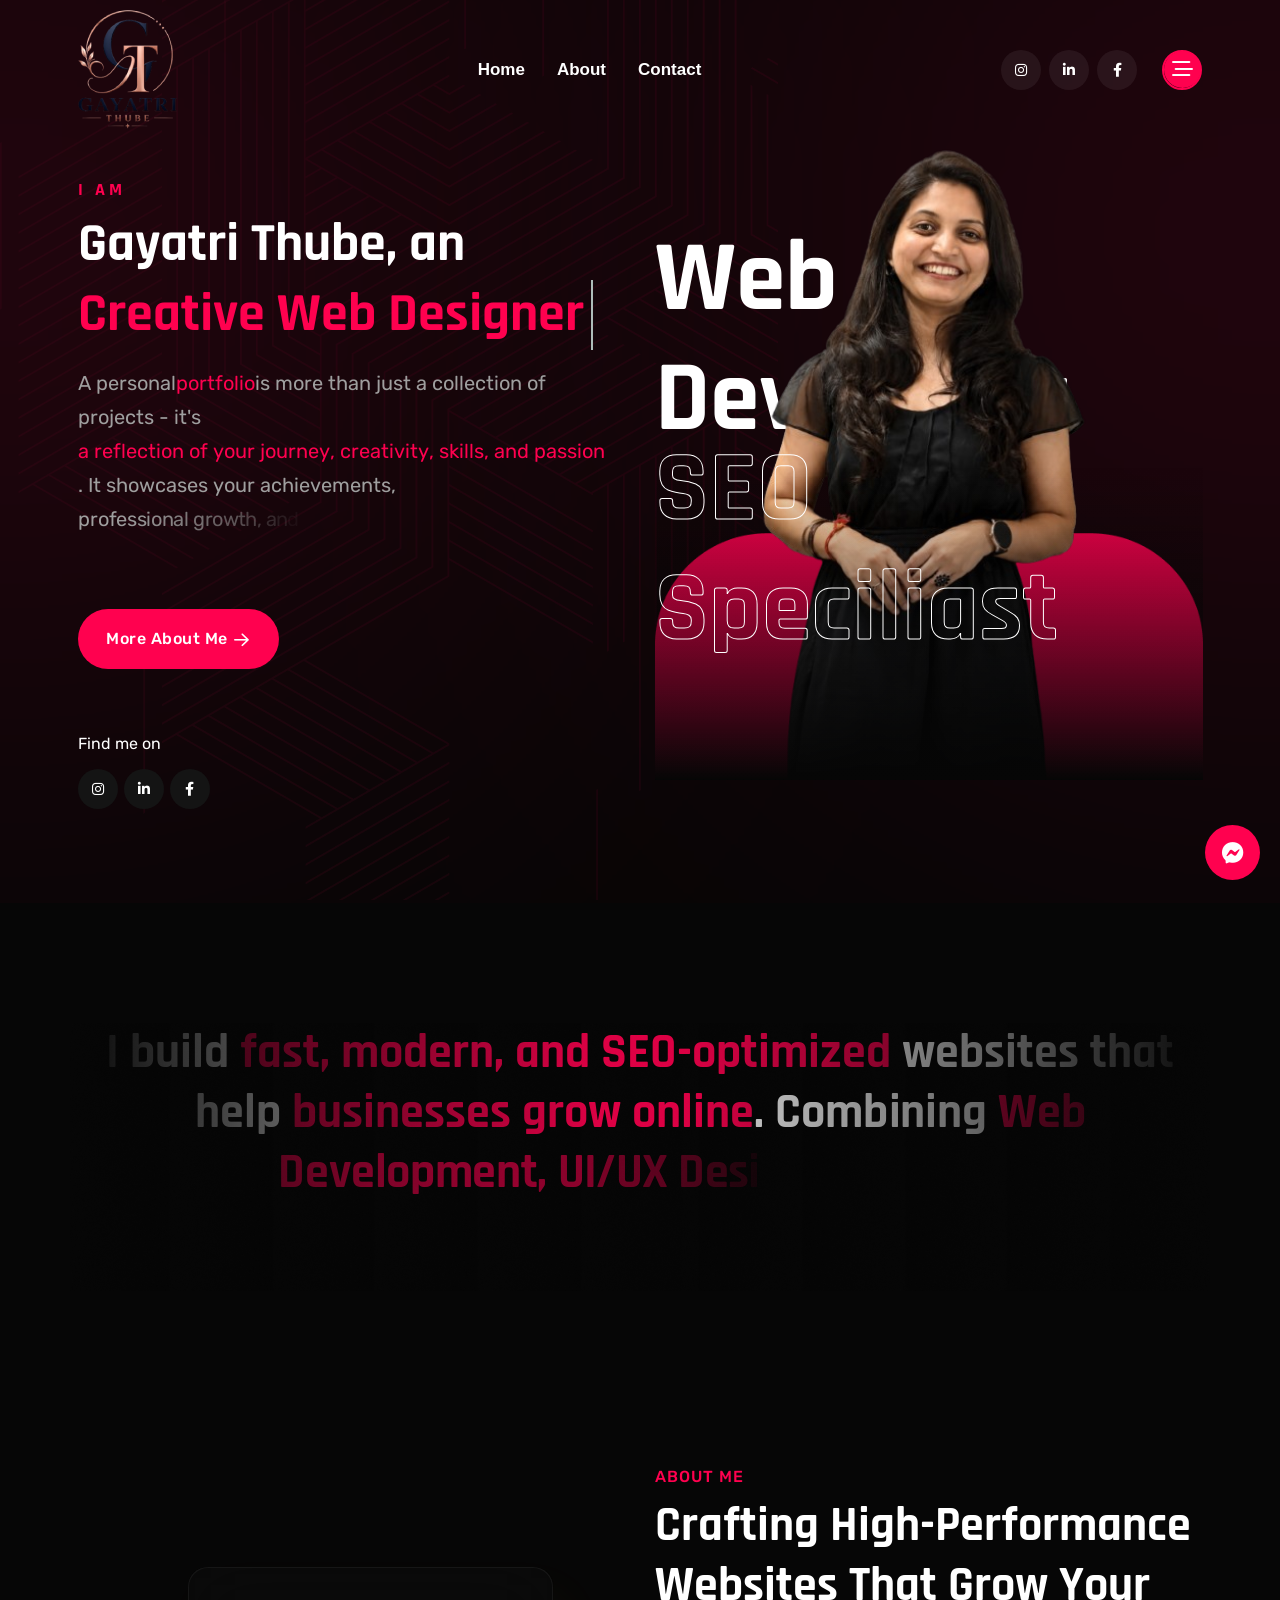
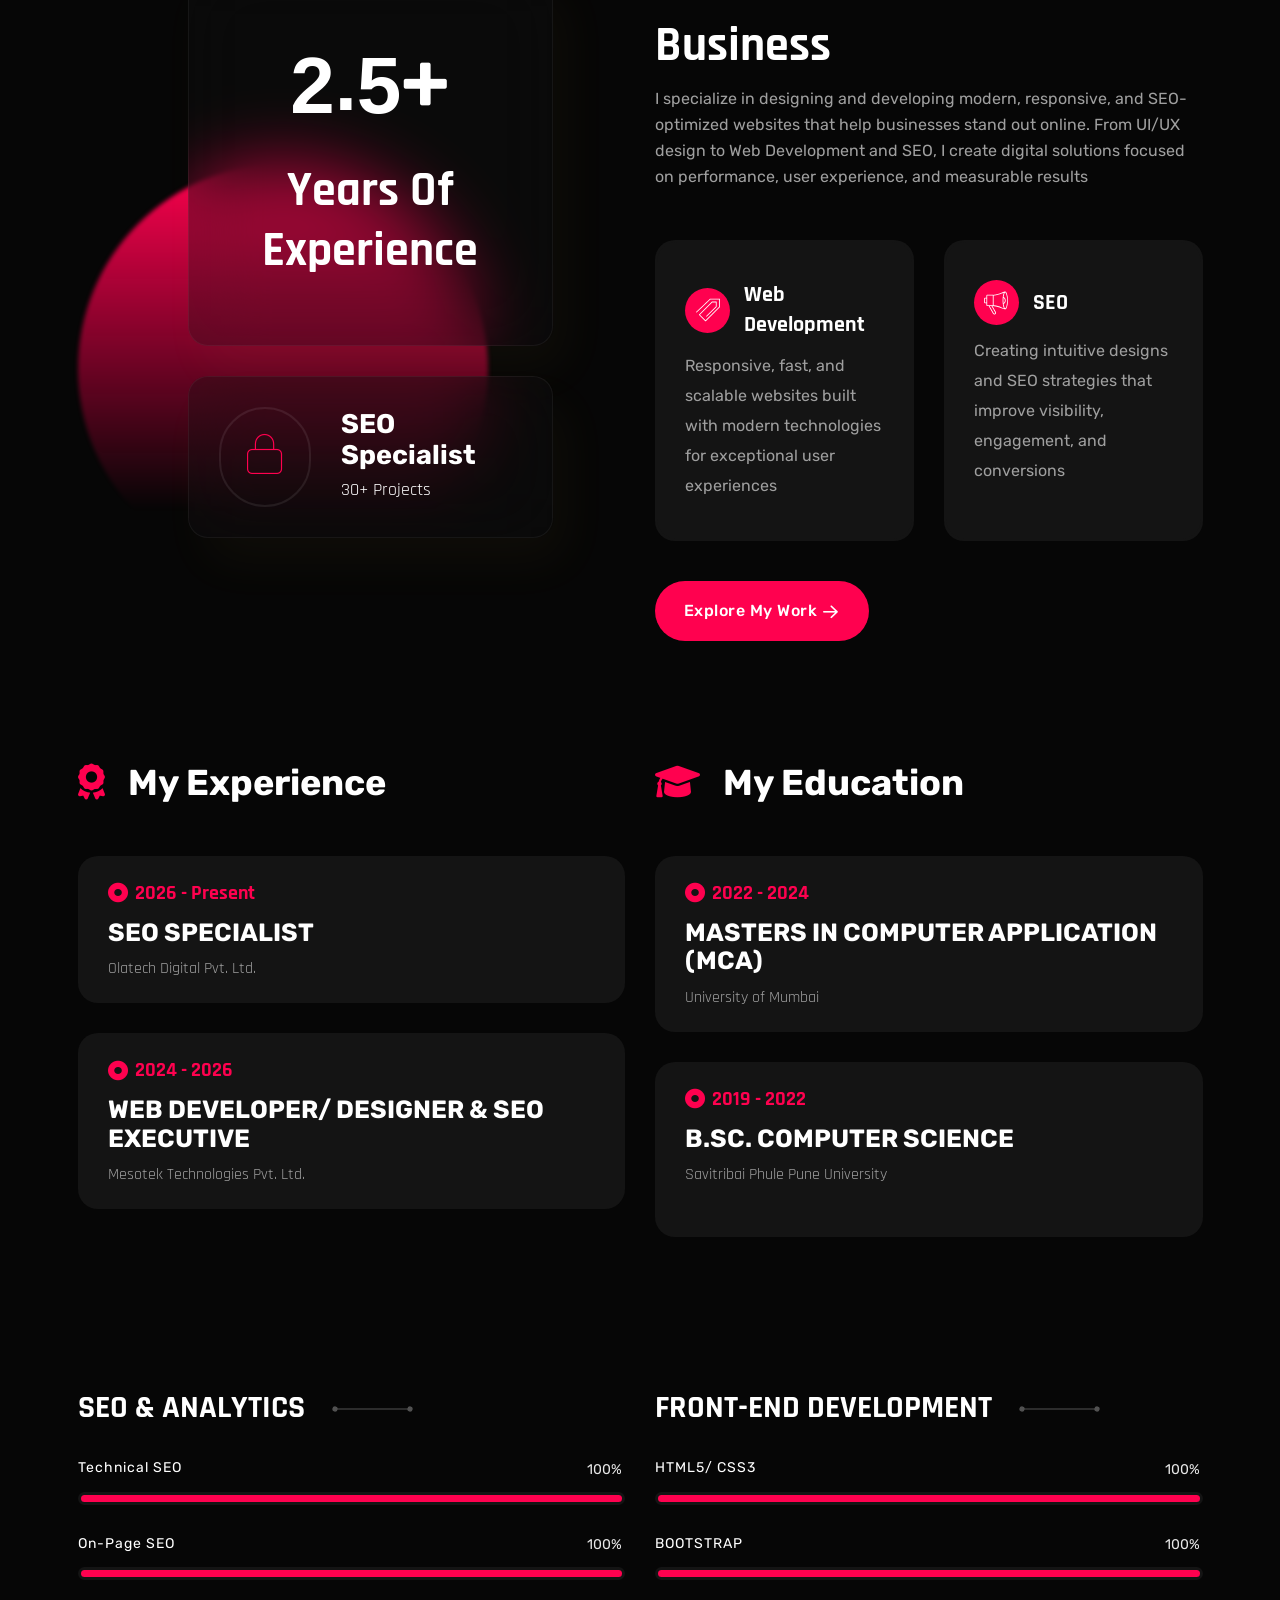
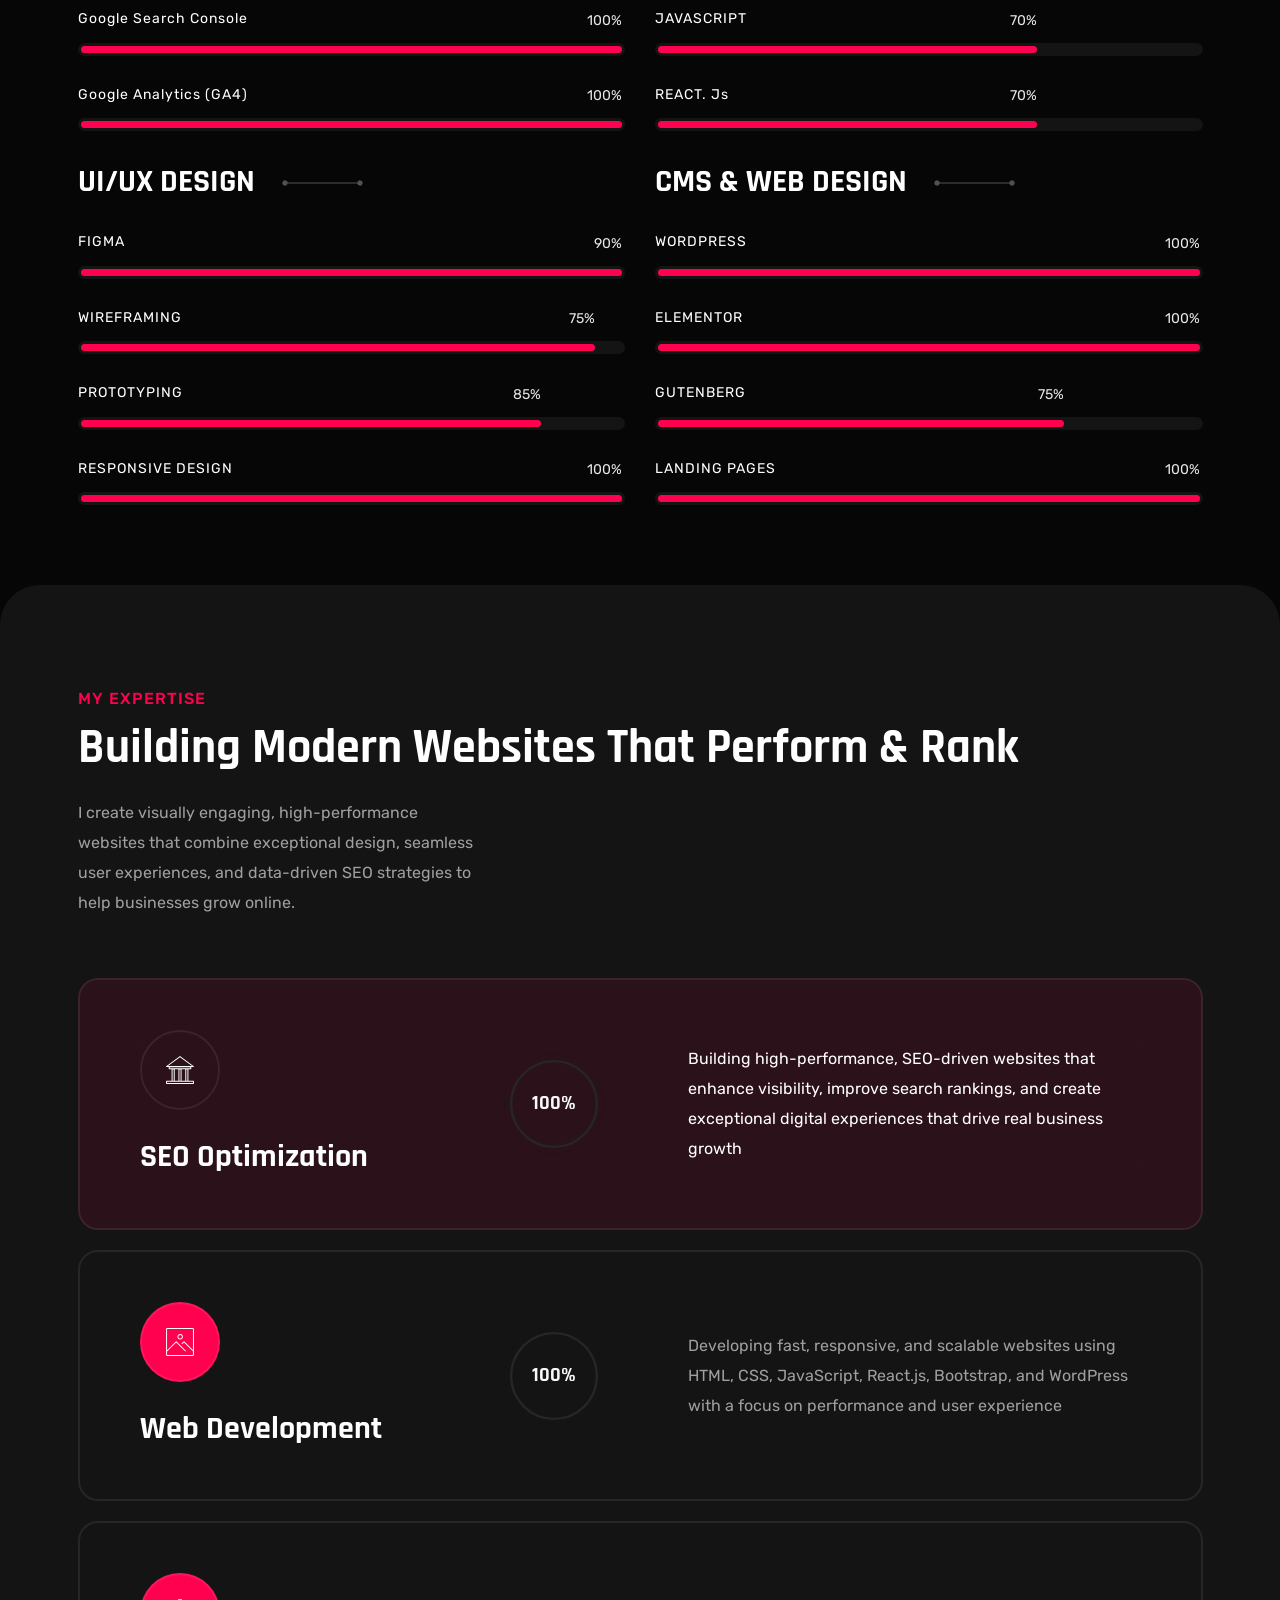
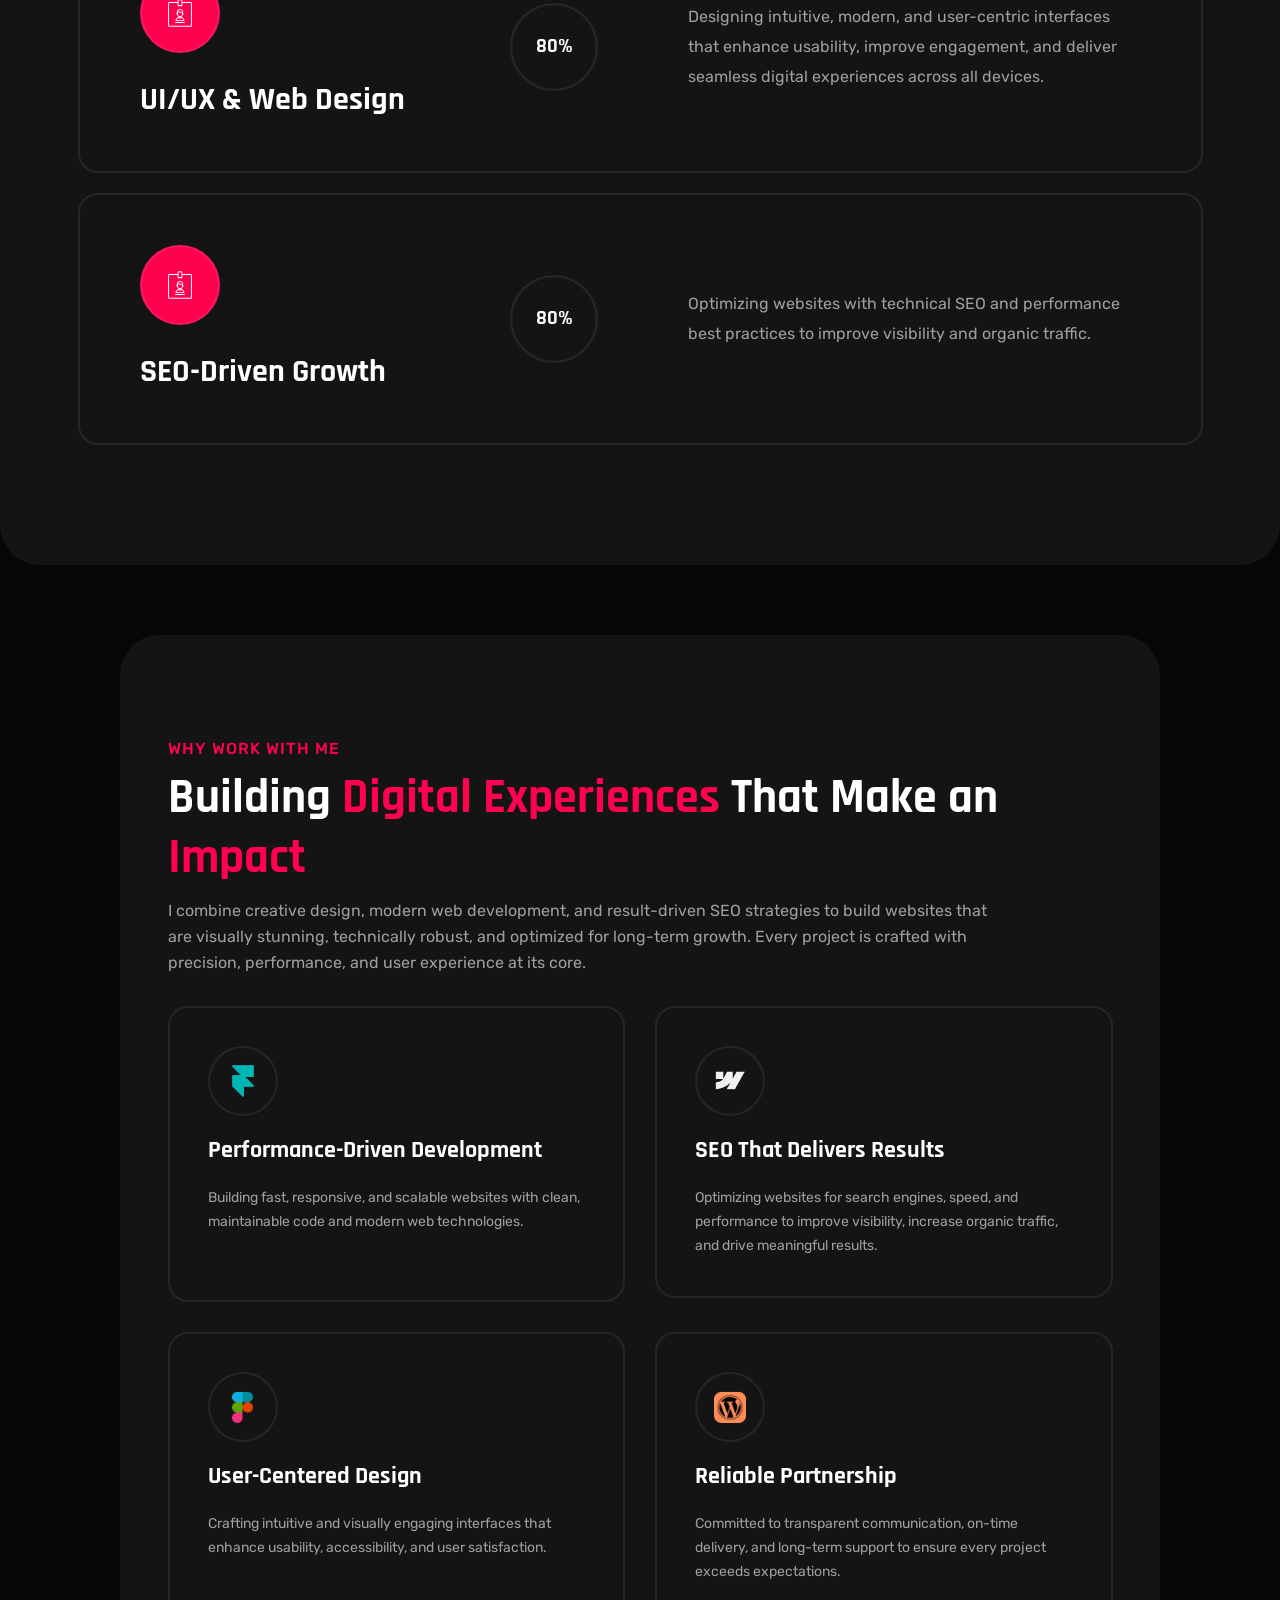
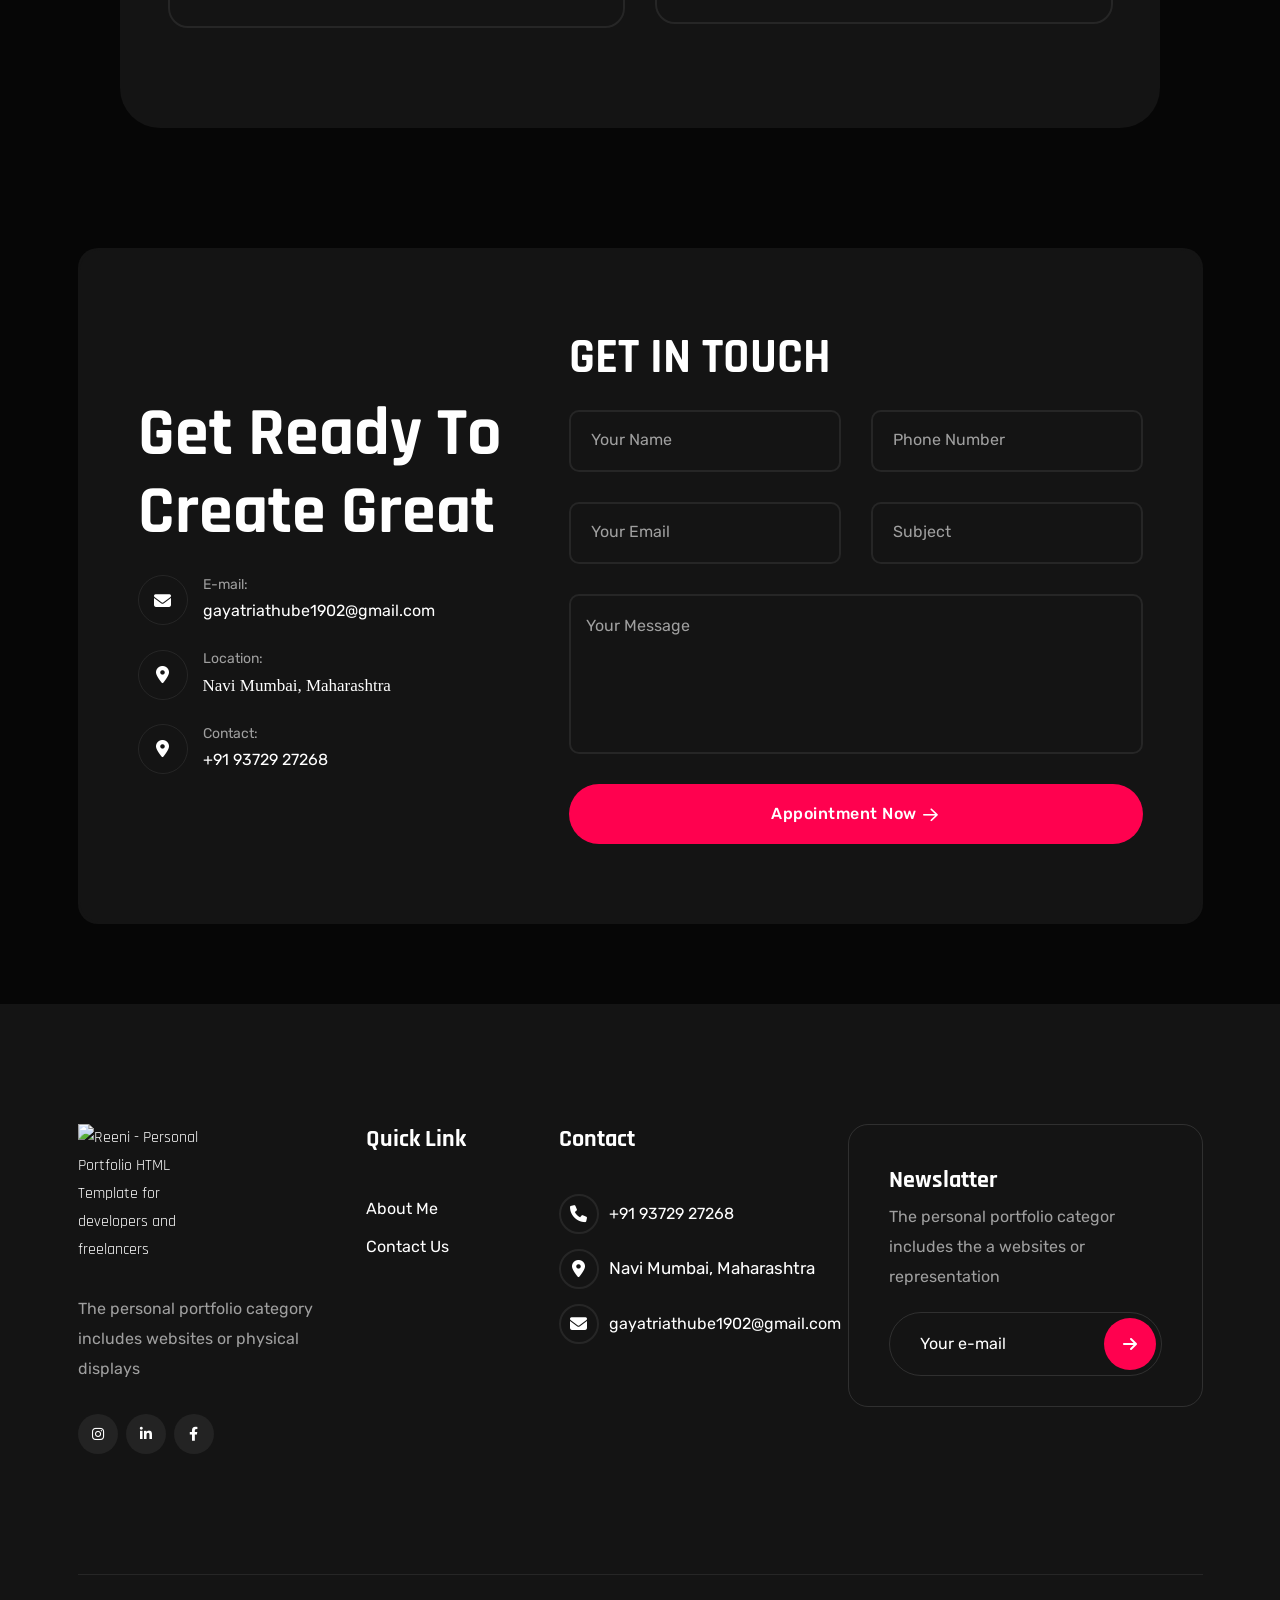
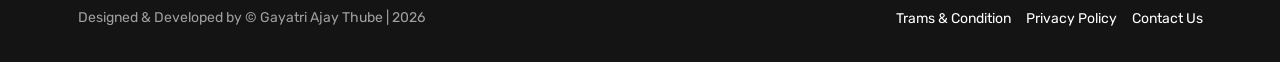
==== commit 0383e805: "Add files via upload" ====
--- a/index.html
+++ b/index.html
@@ -2075,7 +2075,7 @@
                                     <a href="#2">About Me</a>
                                 </li>
                                 <li>
-                                    <a href="#aaaaaaaaaaaaaaa">Contact Us</a>
+                                    <a href="#3">Contact Us</a>
                                 </li>
                             </ul>
                         </div>
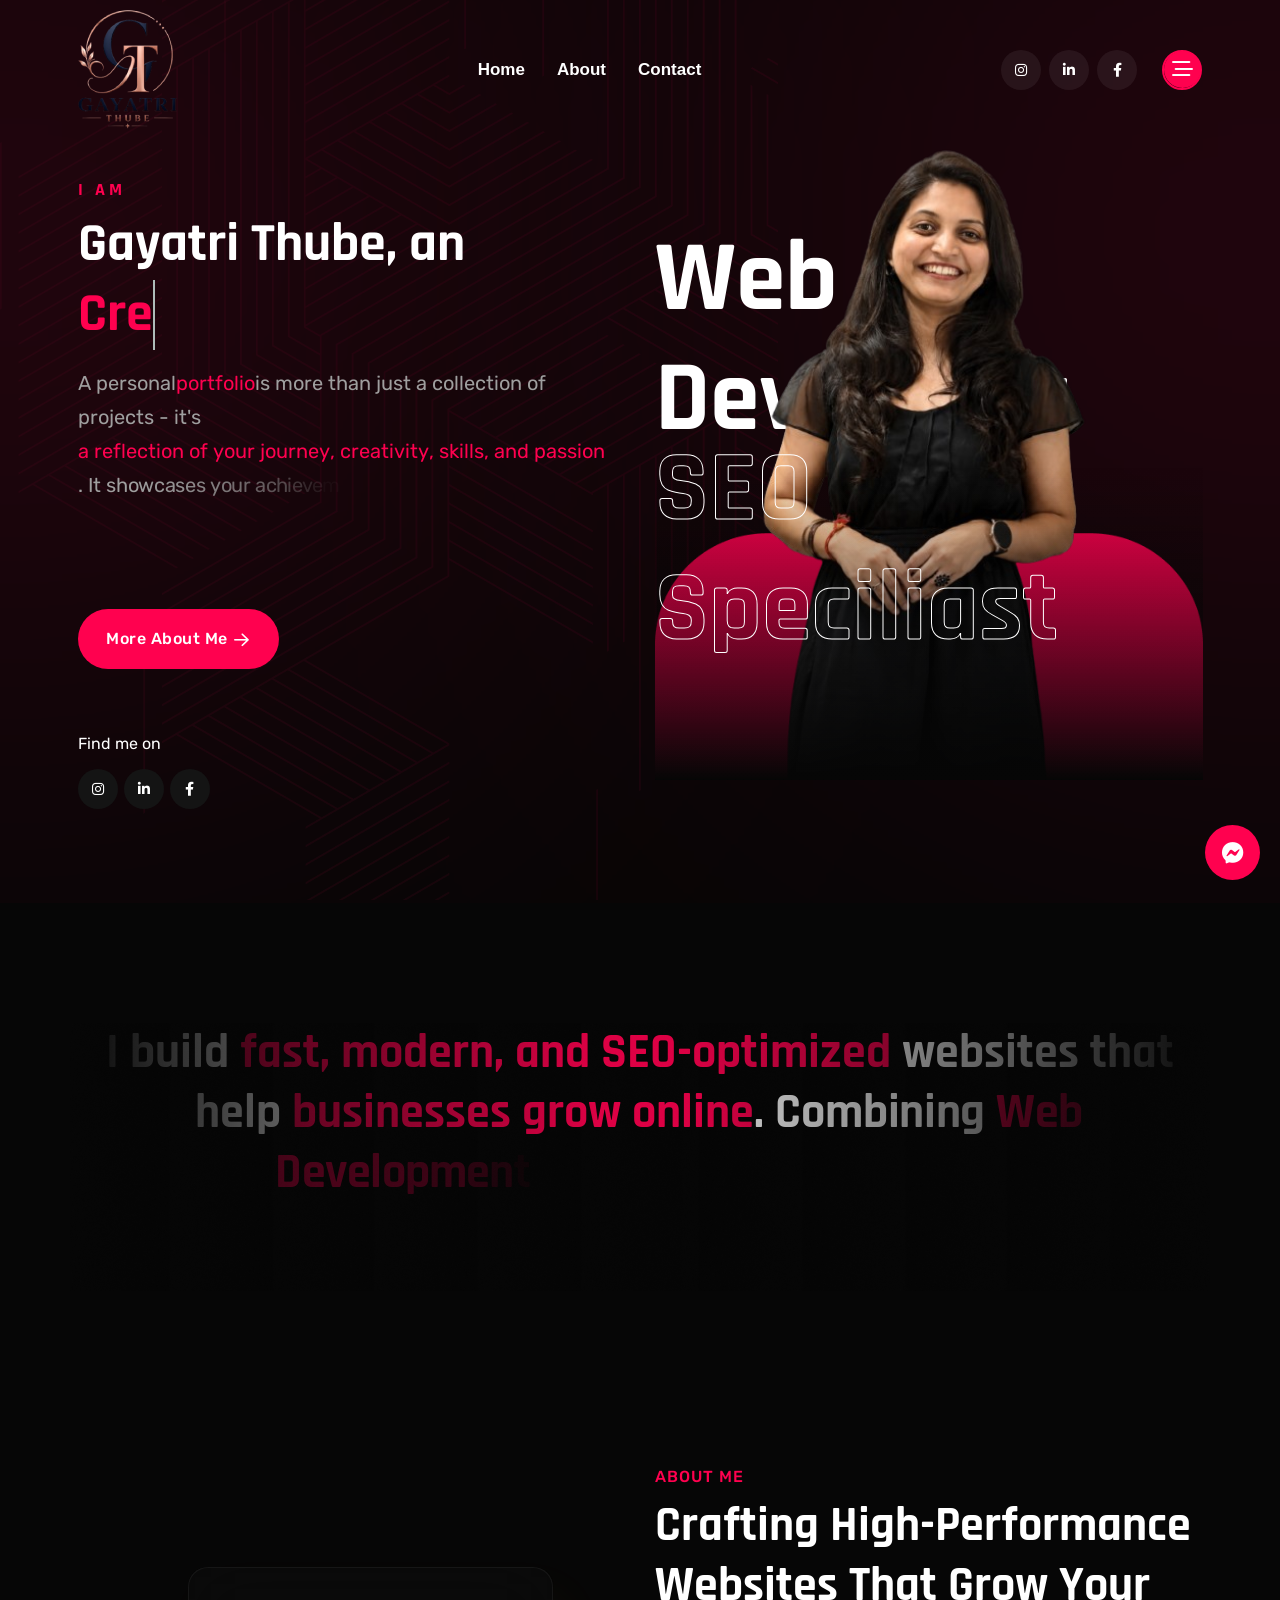
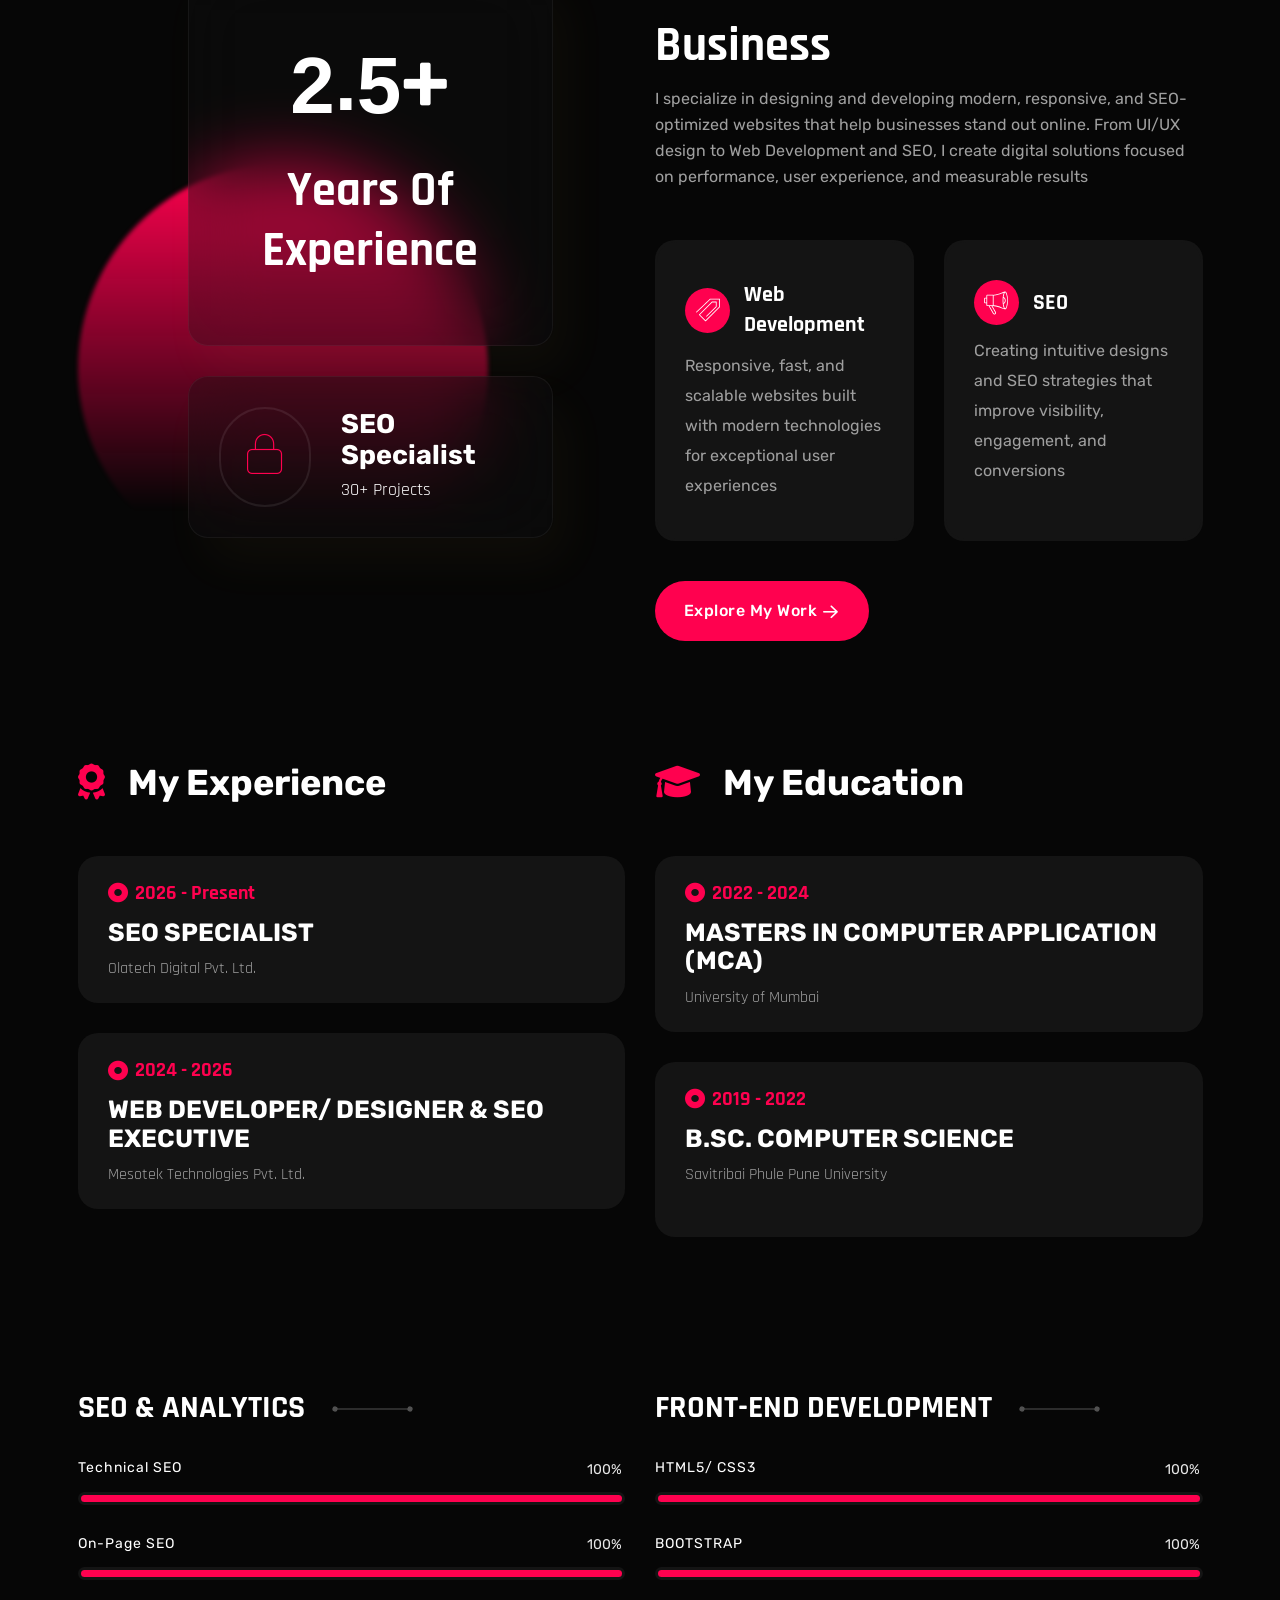
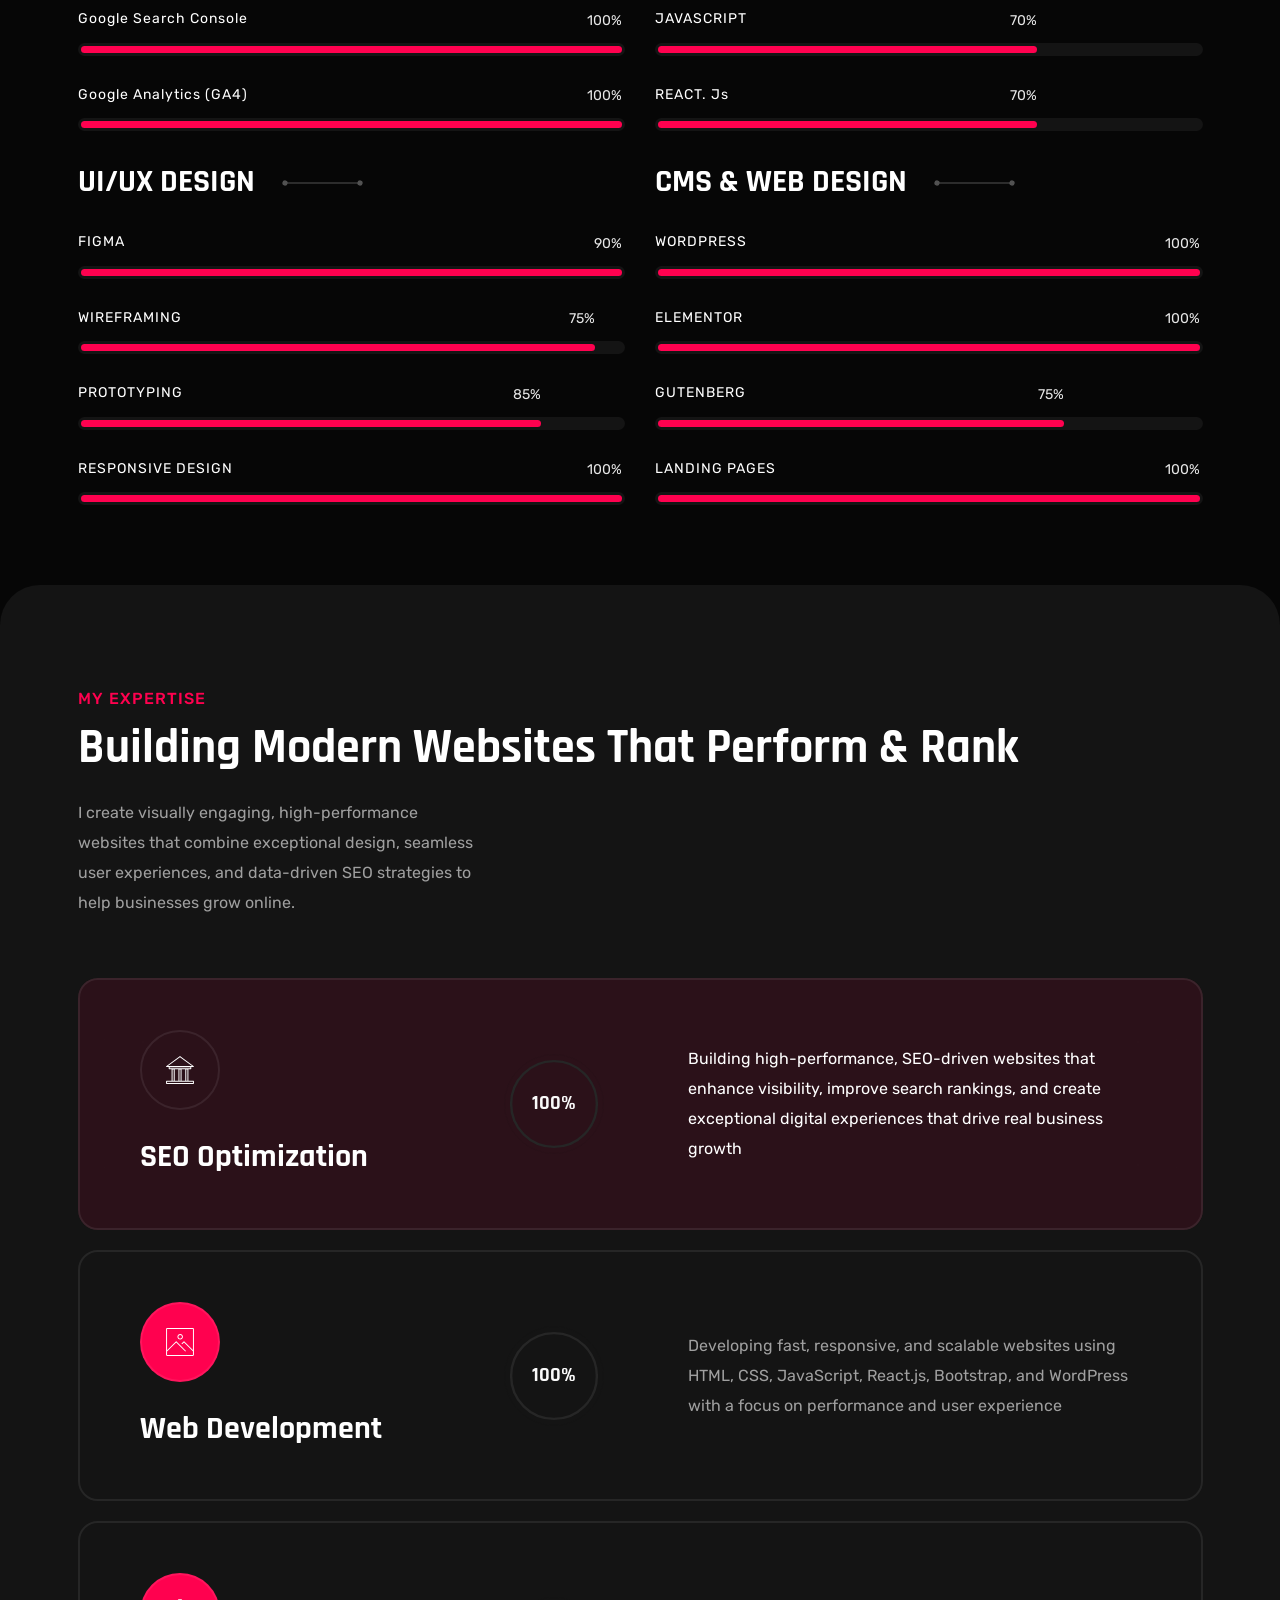
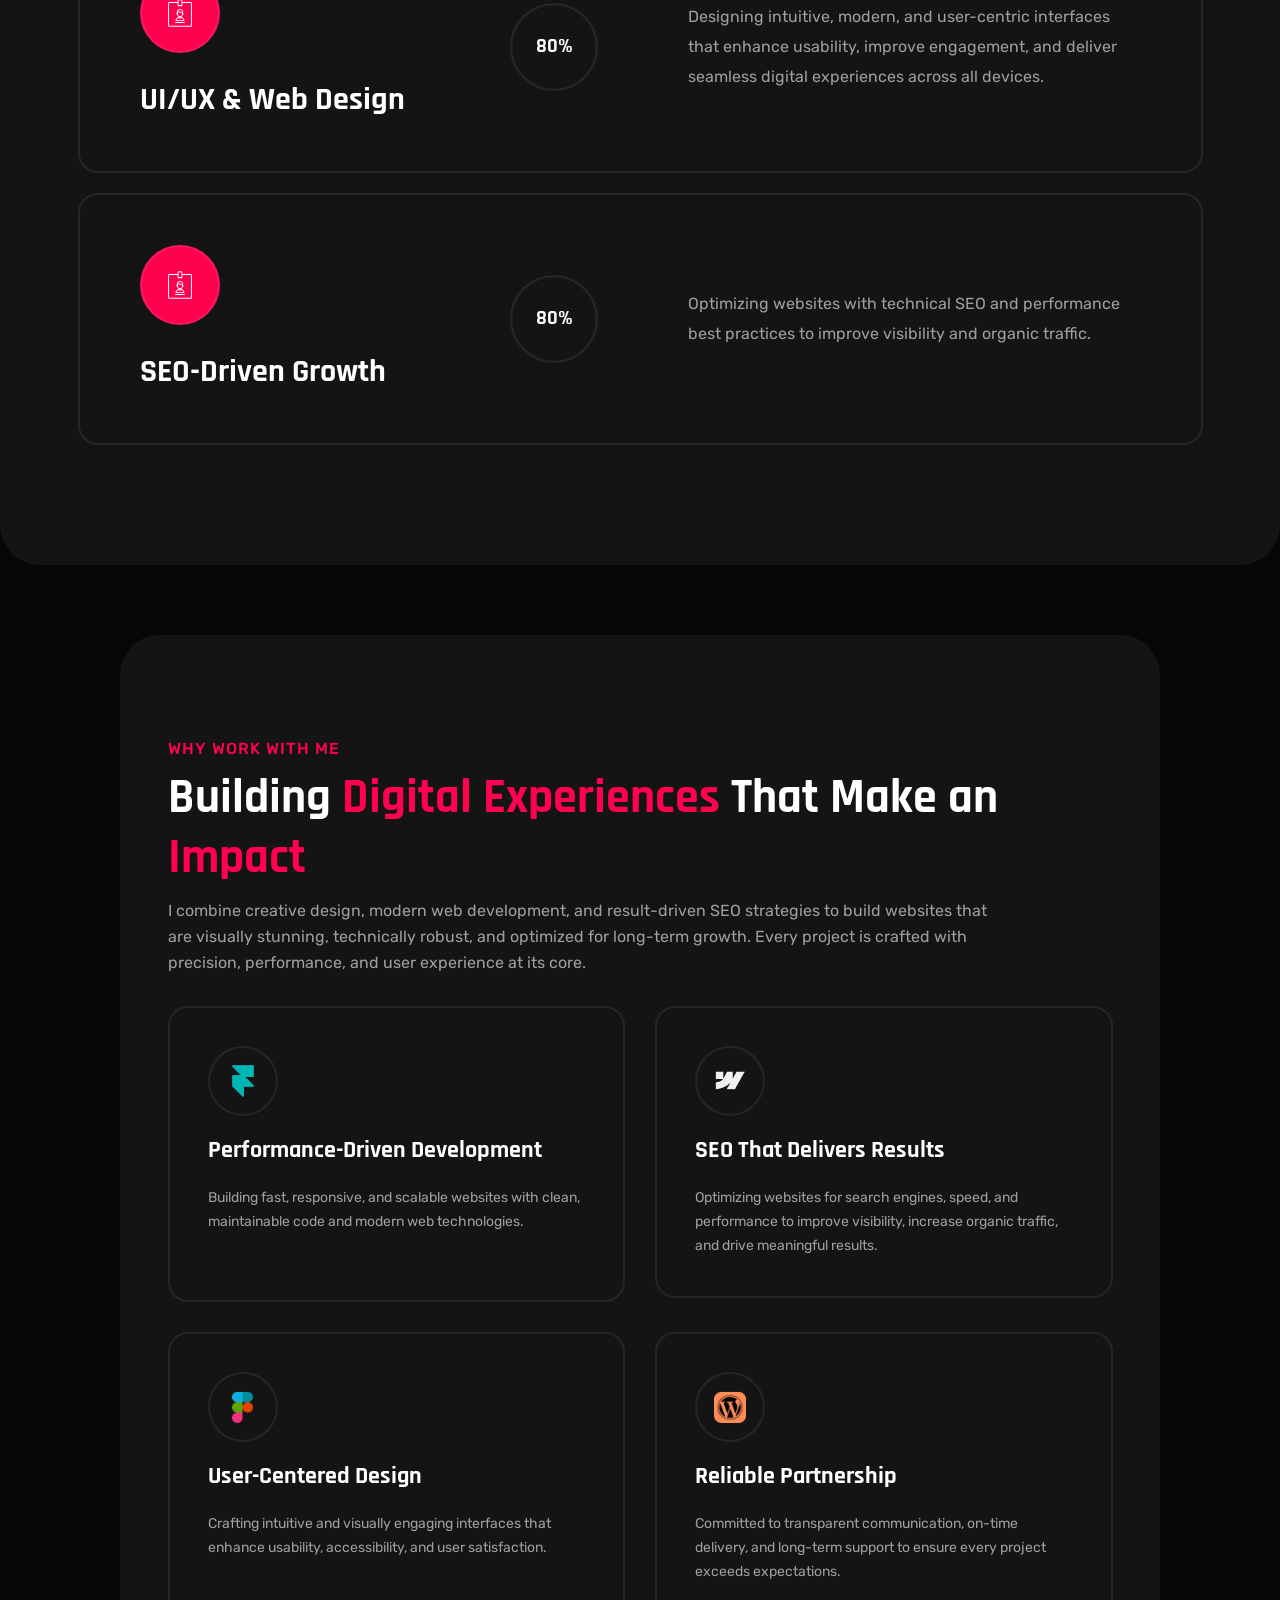
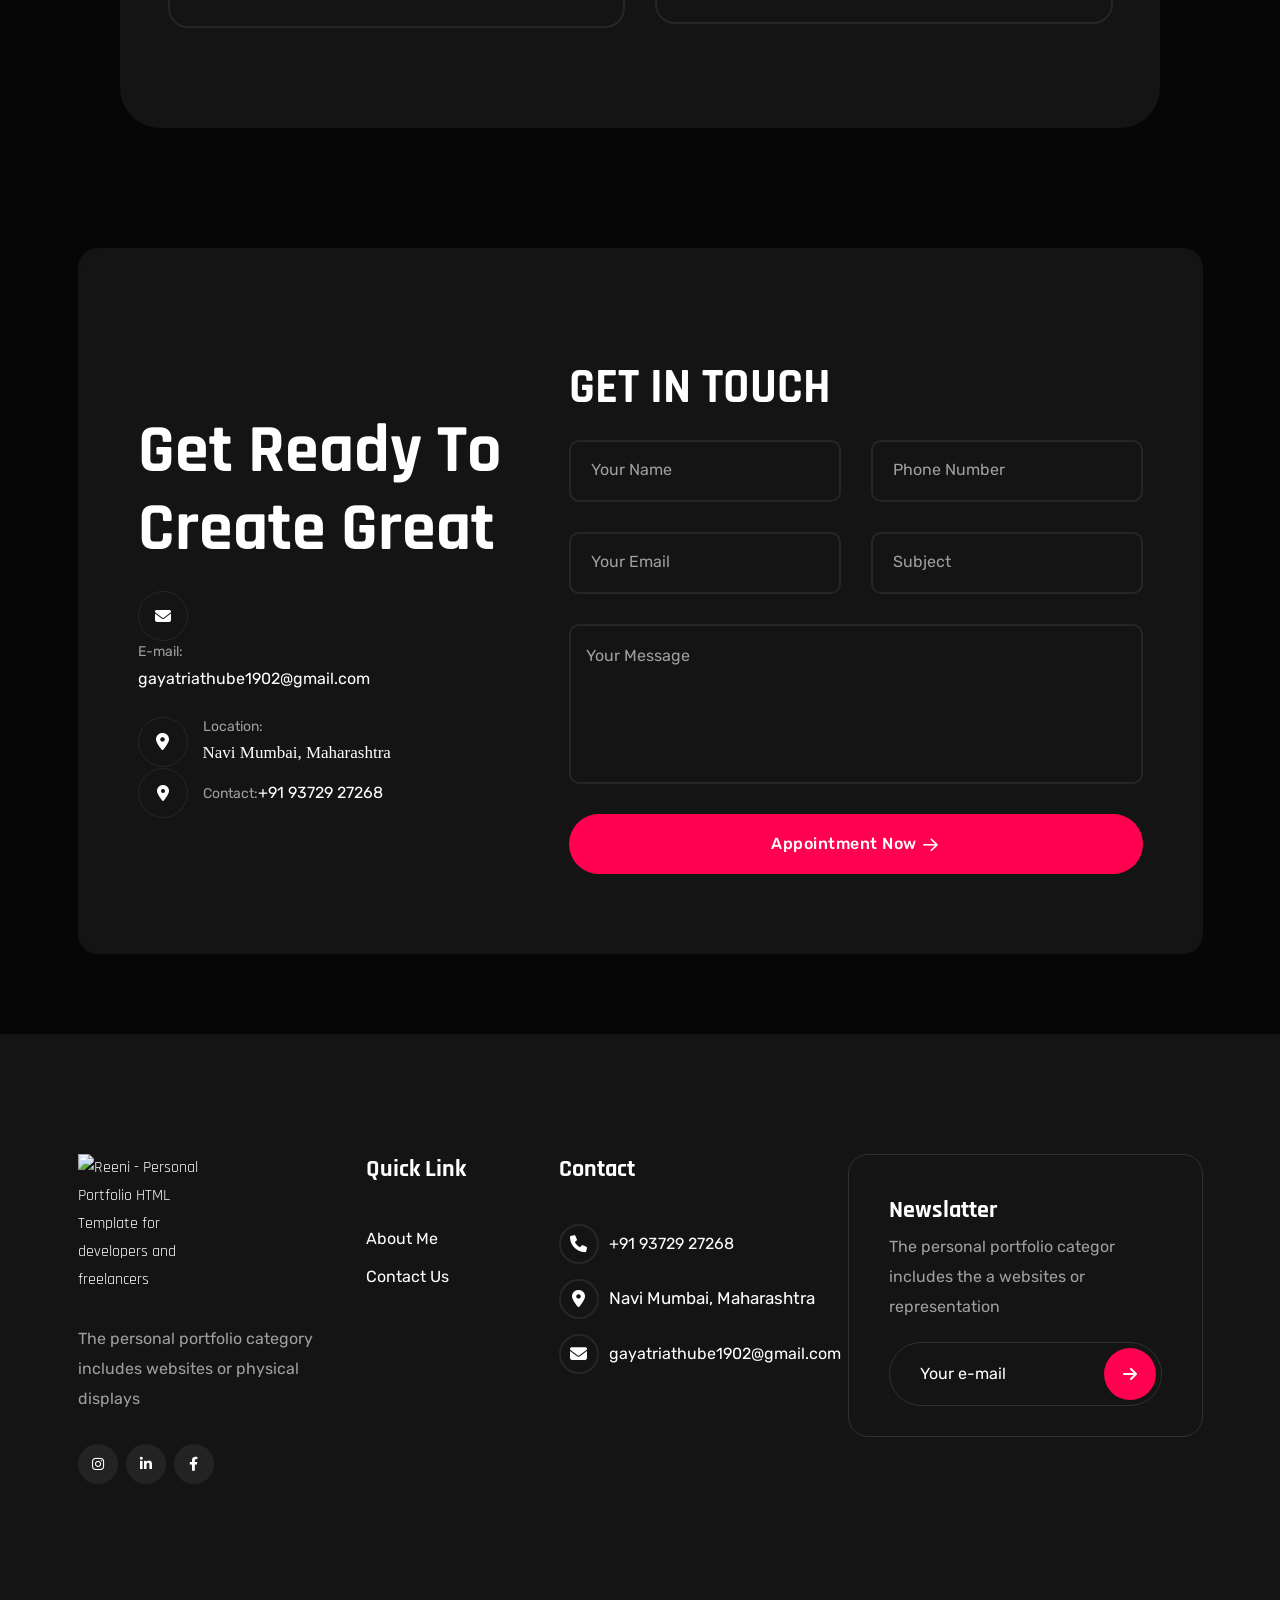
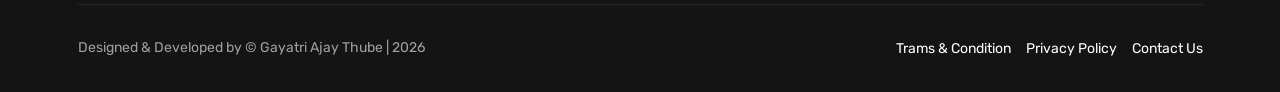
==== commit 993830ec: "Add files via upload" ====
--- a/index.html
+++ b/index.html
@@ -1824,101 +1824,103 @@
     <!-- Tpm My Skill Area End -->
 
     <!-- Tpm Get In touch start -->
-    <section class="get-in-touch-area tmp-section-gapTop">
-        <div class="container">
-            <div class="get-in-touch-wrapper tmponhover">
-                <div class="row g-5 align-items-center">
-                    <div class="col-lg-5">
-                        <div class="contact-inner">
-                            <div class="section-head section-head-one-side text-align-left tmp-scroll-trigger tmp-fade-in animation-order-1">
-                                <a id="3"><span class="title-left">Get Ready To Create Great</span></a>
-                            </div>
-                            <ul class="ft-link v2">
-                                <li class="tmp-scroll-trigger tmp-fade-in animation-order-1 tmp-link-animation">
-                                    <span class="ft-icon"><i class="fa-solid fa-envelope"></i></span>
-                                    <div class="ft-link-wrap">
-                                        <h4 class="link-title">E-mail:</h4>
-                                        <a href="#">gayatriathube1902@gmail.com</a>
-                                    </div>
-                                </li>
-                                <li class="tmp-scroll-trigger tmp-fade-in animation-order-2">
-                                    <span class="ft-icon"><i class="fa-solid fa-location-dot"></i></span>
-                                    <div class="ft-link-wrap" style="font-family: Poppins;">
-                                        <h4 class="link-title">Location:</h4>
-                                        <div>Navi Mumbai, Maharashtra</div>
-                                    </div>
-                                </li>
-                                <li class="tmp-scroll-trigger tmp-fade-in animation-order-3 tmp-link-animation">
-                                    <span class="ft-icon"><i class="fa-solid fa-location-dot"></i></span>
-                                    <div class="ft-link-wrap">
-                                        <h4 class="link-title">Contact:</h4>
-                                        <a href="#">+91 93729 27268</a>
-                                    </div>
-                                </li>
-                            </ul>
-                        </div>
-                    </div>
-                    <div class="col-lg-7">
-                        <div class="contact-inner">
-                            <div class="section-head section-head-one-side text-align-left tmp-scroll-trigger tmp-fade-in animation-order-1">
-                                <span class="title">GET IN TOUCH</span>
-                            </div>
-                            <div class="contact-form">
-                                <div id="form-messages" class="error"></div>
-                                <form class="tmp-dynamic-form" id="contact-form" method="POST" action="https://inversweb.com/product/html/reeni/mailer.php">
-                                    <div class="contact-form-wrapper row">
-                                        <div class="col-lg-6">
-                                            <div class="form-group">
-                                                <input class="input-field" name="name" id="contact-name" placeholder="Your Name" type="text" required>
-                                            </div>
-                                        </div>
-
-                                        <div class="col-lg-6">
-                                            <div class="form-group">
-                                                <input class="input-field" name="phone" id="contact-phone" placeholder="Phone Number" type="tel" required>
-                                            </div>
-                                        </div>
-
-                                        <div class="col-lg-6">
-                                            <div class="form-group">
-                                                <input class="input-field" id="contact-email" name="email" placeholder="Your Email" type="email" required>
-                                            </div>
-                                        </div>
-
-                                        <div class="col-lg-6">
-                                            <div class="form-group">
-                                                <input class="input-field" type="text" id="subject" name="subject" placeholder="Subject">
-                                            </div>
-                                        </div>
-
-                                        <div class="col-lg-12">
-                                            <div class="form-group">
-                                                <textarea class="input-field" placeholder="Your Message" name="message" id="contact-message" required></textarea>
-                                            </div>
-                                        </div>
-
-                                        <div class="col-lg-12">
-                                            <div class="tmp-button-here">
-                                                <button class="tmp-btn hover-icon-reverse radius-round w-100" name="submit" type="submit" id="submit">
-                                                    <span class="icon-reverse-wrapper">
-                                        <span class="btn-text">Appointment Now</span>
-                                                    <span class="btn-icon"><i class="fa-sharp fa-regular fa-arrow-right"></i></span>
-                                                    <span class="btn-icon"><i class="fa-sharp fa-regular fa-arrow-right"></i></span>
-                                                    </span>
-                                                </button>
-                                            </div>
-                                        </div>
-                                    </div>
-                                </form>
-
-                            </div>
-
+    <a id="3">
+        <section class="get-in-touch-area tmp-section-gapTop">
+            <div class="container">
+                <div class="get-in-touch-wrapper tmponhover">
+                    <div class="row g-5 align-items-center">
+                        <div class="col-lg-5">
+                            <div class="contact-inner">
+                                <div class="section-head section-head-one-side text-align-left tmp-scroll-trigger tmp-fade-in animation-order-1">
+                                    <span class="title-left">Get Ready To Create Great</span>
+                                </div>
+                                <ul class="ft-link v2">
+                                    <li class="tmp-scroll-trigger tmp-fade-in animation-order-1 tmp-link-animation">
+                                        <span class="ft-icon"><i class="fa-solid fa-envelope"></i></span>
+                                        <div class="ft-link-wrap">
+                                            <h4 class="link-title">E-mail:</h4>
+                                            <a href="#">gayatriathube1902@gmail.com</a>
+                                        </div>
+                                    </li>
+                                    <li class="tmp-scroll-trigger tmp-fade-in animation-order-2">
+                                        <span class="ft-icon"><i class="fa-solid fa-location-dot"></i></span>
+                                        <div class="ft-link-wrap" style="font-family: Poppins;">
+                                            <h4 class="link-title">Location:</h4>
+                                            <div>Navi Mumbai, Maharashtra</div>
+                                        </div>
+                                    </li>
+                                    <li class="tmp-scroll-trigger tmp-fade-in animation-order-3 tmp-link-animation">
+                                        <span class="ft-icon"><i class="fa-solid fa-location-dot"></i></span>
+                                        <div class="ft-link-wrap">
+                                            <h4 class="link-title">Contact:</h4>
+                                            <a href="#">+91 93729 27268</a>
+                                        </div>
+                                    </li>
+                                </ul>
+                            </div>
+                        </div>
+                        <div class="col-lg-7">
+                            <div class="contact-inner">
+                                <div class="section-head section-head-one-side text-align-left tmp-scroll-trigger tmp-fade-in animation-order-1">
+                                    <span class="title">GET IN TOUCH</span>
+                                </div>
+                                <div class="contact-form">
+                                    <div id="form-messages" class="error"></div>
+                                    <form class="tmp-dynamic-form" id="contact-form" method="POST" action="https://inversweb.com/product/html/reeni/mailer.php">
+                                        <div class="contact-form-wrapper row">
+                                            <div class="col-lg-6">
+                                                <div class="form-group">
+                                                    <input class="input-field" name="name" id="contact-name" placeholder="Your Name" type="text" required>
+                                                </div>
+                                            </div>
+
+                                            <div class="col-lg-6">
+                                                <div class="form-group">
+                                                    <input class="input-field" name="phone" id="contact-phone" placeholder="Phone Number" type="tel" required>
+                                                </div>
+                                            </div>
+
+                                            <div class="col-lg-6">
+                                                <div class="form-group">
+                                                    <input class="input-field" id="contact-email" name="email" placeholder="Your Email" type="email" required>
+                                                </div>
+                                            </div>
+
+                                            <div class="col-lg-6">
+                                                <div class="form-group">
+                                                    <input class="input-field" type="text" id="subject" name="subject" placeholder="Subject">
+                                                </div>
+                                            </div>
+
+                                            <div class="col-lg-12">
+                                                <div class="form-group">
+                                                    <textarea class="input-field" placeholder="Your Message" name="message" id="contact-message" required></textarea>
+                                                </div>
+                                            </div>
+
+                                            <div class="col-lg-12">
+                                                <div class="tmp-button-here">
+                                                    <button class="tmp-btn hover-icon-reverse radius-round w-100" name="submit" type="submit" id="submit">
+                                                        <span class="icon-reverse-wrapper">
+                                            <span class="btn-text">Appointment Now</span>
+                                                        <span class="btn-icon"><i class="fa-sharp fa-regular fa-arrow-right"></i></span>
+                                                        <span class="btn-icon"><i class="fa-sharp fa-regular fa-arrow-right"></i></span>
+                                                        </span>
+                                                    </button>
+                                                </div>
+                                            </div>
+                                        </div>
+                                    </form>
+
+                                </div>
+
+                            </div>
                         </div>
                     </div>
                 </div>
             </div>
-        </div>
-    </section>
+        </section>
+    </a>
     <!-- Tpm Get In touch End -->
 
     <!-- Tpm Blog and news Area Start -->
